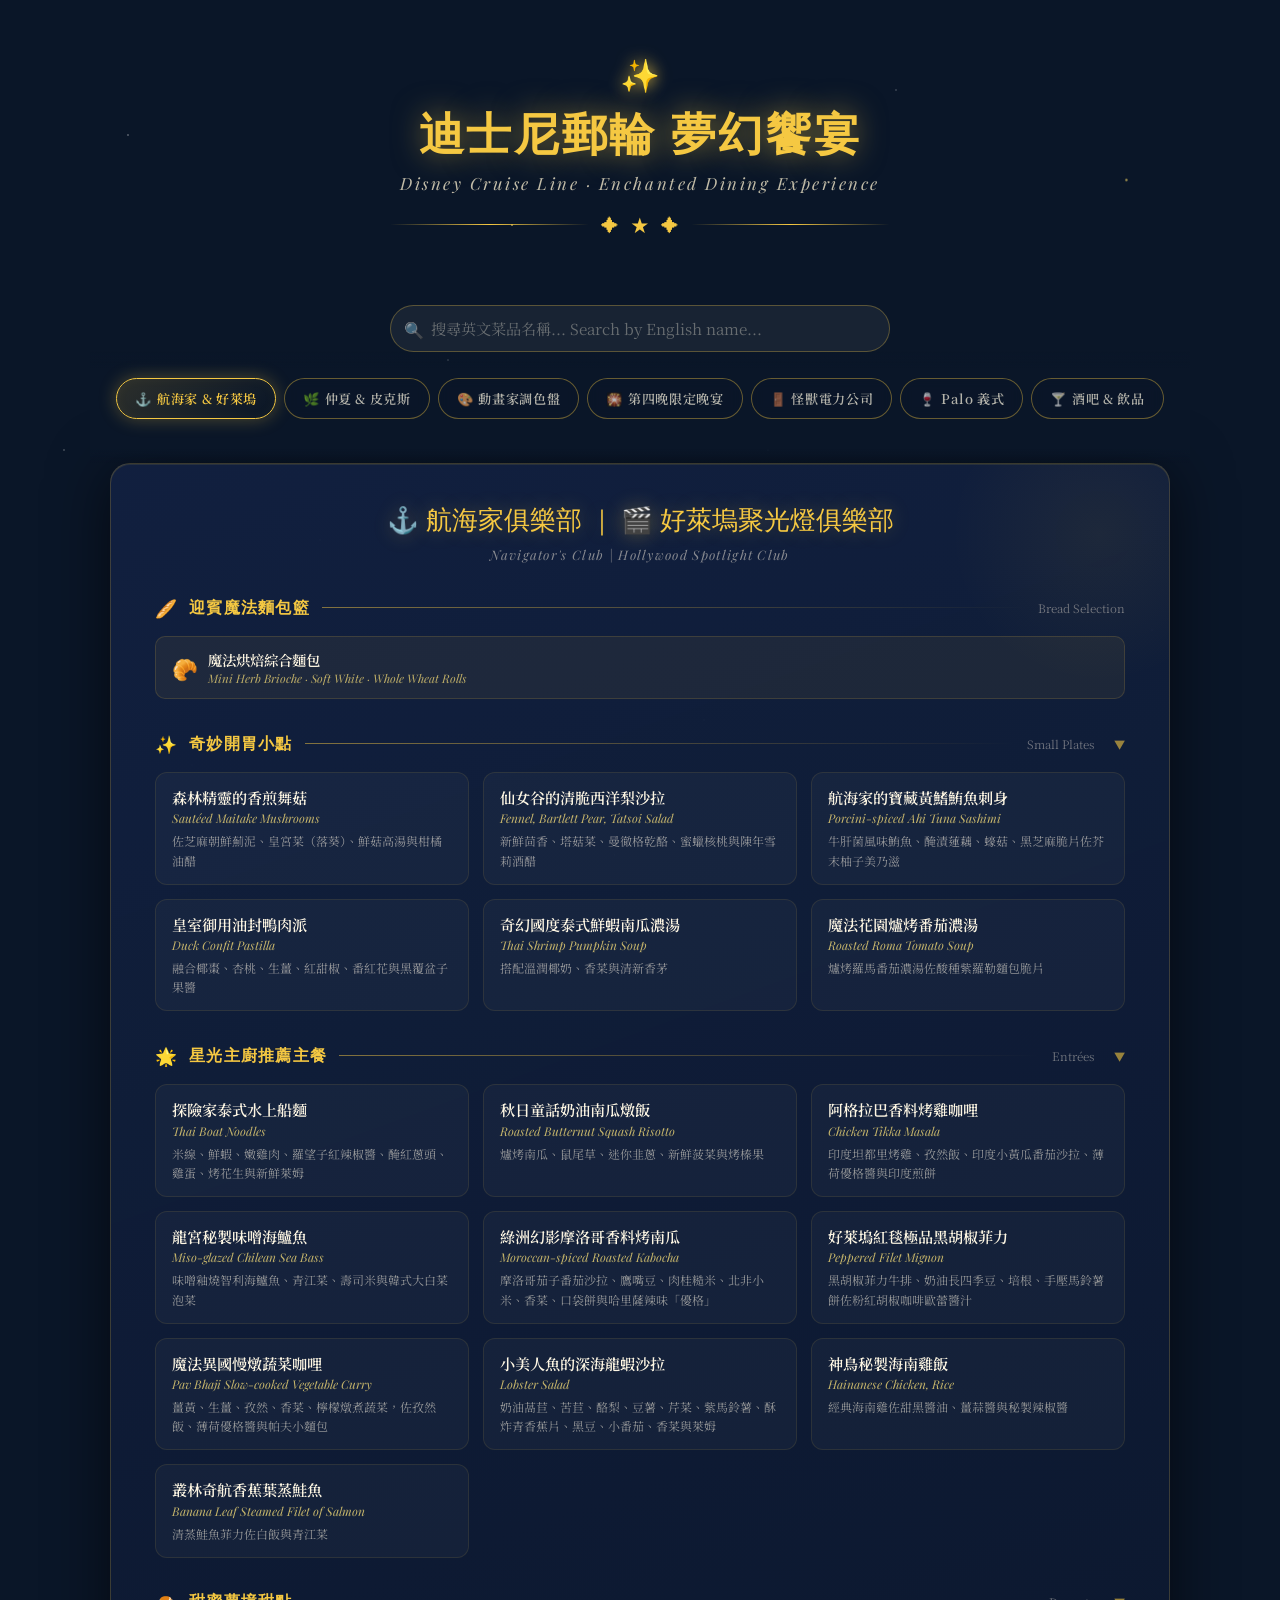
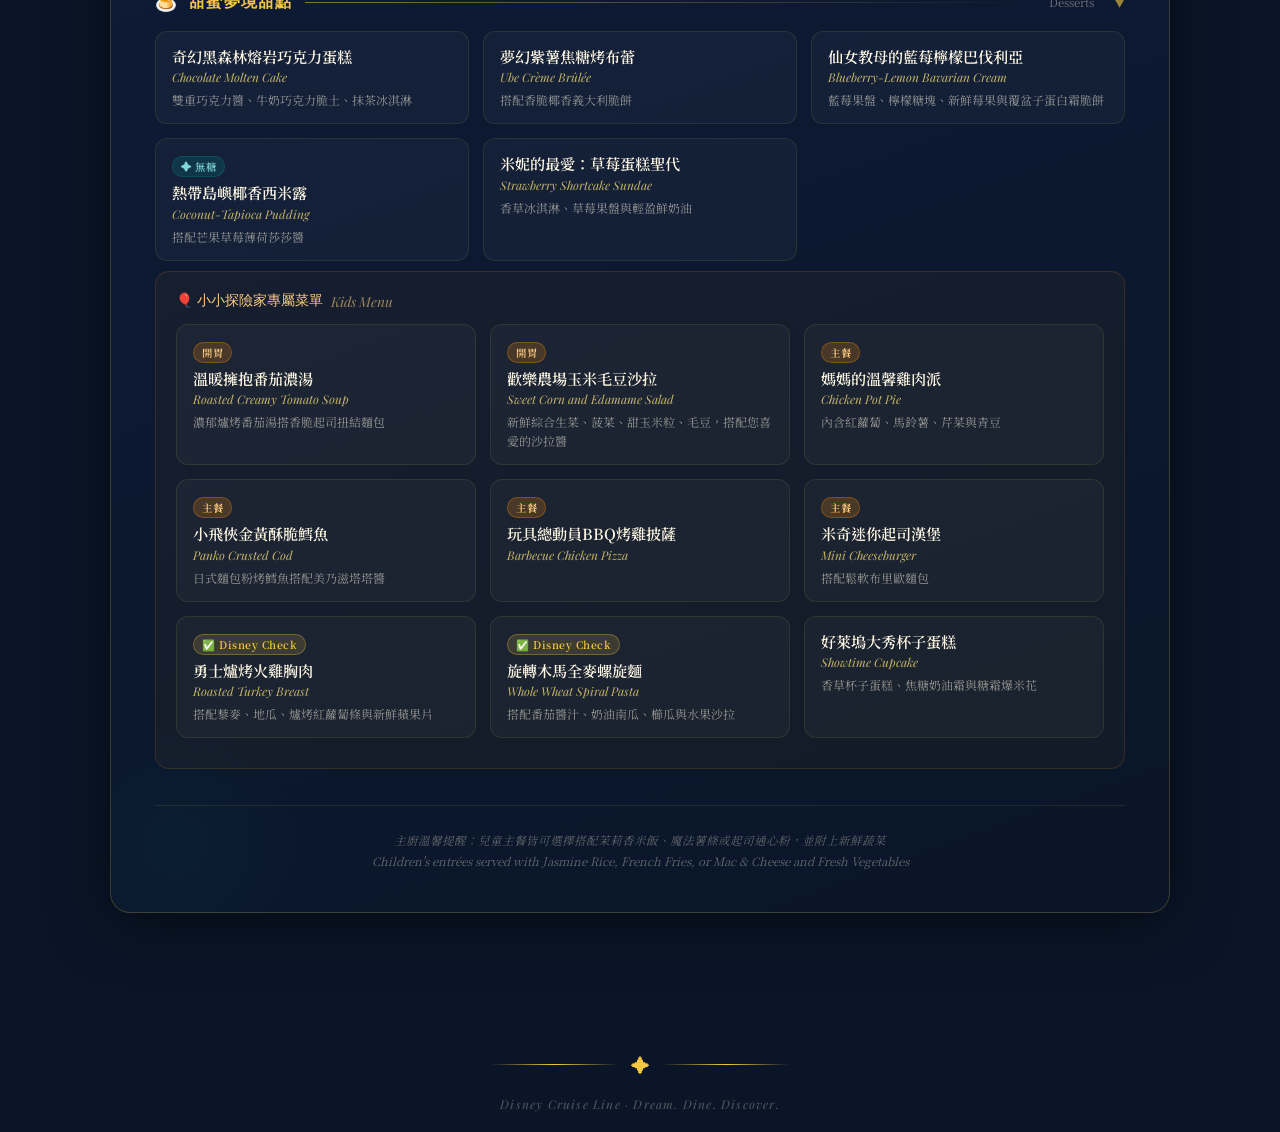
==== index.html @ db6f33b7 "Add files via upload" ====
<!DOCTYPE html>
<html lang="zh-TW">
<head>
<meta charset="UTF-8">
<meta name="viewport" content="width=device-width, initial-scale=1.0">
<title>迪士尼郵輪 夢幻饗宴菜單</title>
<link href="https://fonts.googleapis.com/css2?family=Cinzel+Decorative:wght@400;700;900&family=Playfair+Display:ital,wght@0,400;0,600;1,400&family=Noto+Serif+TC:wght@300;400;600&display=swap" rel="stylesheet">
<style>
  :root {
    --gold: #F5C842;
    --gold-light: #FFE57A;
    --gold-dark: #C9932A;
    --navy: #0A1628;
    --navy-mid: #122040;
    --navy-light: #1A3060;
    --cream: #FDF6E3;
    --cream-dark: #F0E6C8;
    --red: #C8102E;
    --teal: #008B8B;
    --star: #FFD700;
  }

  * { margin: 0; padding: 0; box-sizing: border-box; }

  body {
    font-family: 'Noto Serif TC', serif;
    background: var(--navy);
    color: var(--cream);
    min-height: 100vh;
    overflow-x: hidden;
  }

  /* Starfield background */
  body::before {
    content: '';
    position: fixed;
    inset: 0;
    background-image:
      radial-gradient(1px 1px at 10% 15%, rgba(255,255,255,0.8) 0%, transparent 100%),
      radial-gradient(1px 1px at 25% 60%, rgba(255,255,255,0.6) 0%, transparent 100%),
      radial-gradient(1.5px 1.5px at 40% 25%, rgba(255,220,100,0.9) 0%, transparent 100%),
      radial-gradient(1px 1px at 55% 80%, rgba(255,255,255,0.7) 0%, transparent 100%),
      radial-gradient(1px 1px at 70% 10%, rgba(255,255,255,0.5) 0%, transparent 100%),
      radial-gradient(1.5px 1.5px at 80% 45%, rgba(255,220,100,0.8) 0%, transparent 100%),
      radial-gradient(1px 1px at 90% 70%, rgba(255,255,255,0.6) 0%, transparent 100%),
      radial-gradient(1px 1px at 15% 85%, rgba(255,255,255,0.4) 0%, transparent 100%),
      radial-gradient(1px 1px at 60% 50%, rgba(255,255,255,0.5) 0%, transparent 100%),
      radial-gradient(1px 1px at 35% 40%, rgba(255,255,255,0.7) 0%, transparent 100%),
      radial-gradient(1px 1px at 75% 90%, rgba(255,255,255,0.3) 0%, transparent 100%),
      radial-gradient(1px 1px at 5% 50%, rgba(255,255,255,0.6) 0%, transparent 100%),
      radial-gradient(2px 2px at 88% 20%, rgba(255,220,100,0.7) 0%, transparent 100%),
      radial-gradient(1px 1px at 48% 95%, rgba(255,255,255,0.4) 0%, transparent 100%);
    pointer-events: none;
    z-index: 0;
    animation: twinkle 6s ease-in-out infinite alternate;
  }

  @keyframes twinkle {
    0% { opacity: 0.6; }
    100% { opacity: 1; }
  }

  .page-wrapper {
    position: relative;
    z-index: 1;
    max-width: 1100px;
    margin: 0 auto;
    padding: 0 20px 60px;
  }

  /* ===== HEADER ===== */
  .site-header {
    text-align: center;
    padding: 50px 20px 30px;
    position: relative;
  }

  .magic-wand {
    font-size: 2rem;
    display: inline-block;
    animation: wand-sparkle 2s ease-in-out infinite;
    filter: drop-shadow(0 0 8px var(--gold));
  }

  @keyframes wand-sparkle {
    0%, 100% { transform: rotate(-10deg) scale(1); filter: drop-shadow(0 0 8px var(--gold)); }
    50% { transform: rotate(10deg) scale(1.15); filter: drop-shadow(0 0 18px var(--gold-light)); }
  }

  .site-header h1 {
    font-family: 'Cinzel Decorative', serif;
    font-size: clamp(1.6rem, 4vw, 2.8rem);
    color: var(--gold);
    text-shadow: 0 0 30px rgba(245,200,66,0.5), 2px 2px 0 var(--navy);
    letter-spacing: 0.06em;
    margin: 12px 0 6px;
    line-height: 1.3;
  }

  .site-header .subtitle {
    font-family: 'Playfair Display', serif;
    font-style: italic;
    color: var(--cream-dark);
    font-size: clamp(0.85rem, 2vw, 1.05rem);
    letter-spacing: 0.15em;
    opacity: 0.8;
  }

  .golden-divider {
    display: flex;
    align-items: center;
    gap: 12px;
    justify-content: center;
    margin: 18px auto;
    max-width: 500px;
  }

  .golden-divider span.line {
    flex: 1;
    height: 1px;
    background: linear-gradient(90deg, transparent, var(--gold), transparent);
  }

  .golden-divider span.star {
    color: var(--gold);
    font-size: 1.1rem;
    animation: spin-star 8s linear infinite;
  }

  @keyframes spin-star {
    from { transform: rotate(0deg); }
    to { transform: rotate(360deg); }
  }

  /* ===== TABS ===== */
  .tabs-nav {
    display: flex;
    justify-content: center;
    gap: 8px;
    flex-wrap: wrap;
    margin-bottom: 30px;
  }

  .tab-btn {
    font-family: 'Noto Serif TC', serif;
    font-size: 0.82rem;
    font-weight: 600;
    letter-spacing: 0.05em;
    padding: 10px 18px;
    border: 1.5px solid rgba(245,200,66,0.4);
    border-radius: 40px;
    background: rgba(10,22,40,0.7);
    color: rgba(253,246,227,0.7);
    cursor: pointer;
    transition: all 0.35s ease;
    backdrop-filter: blur(6px);
    position: relative;
    overflow: hidden;
  }

  .tab-btn::before {
    content: '';
    position: absolute;
    inset: 0;
    background: linear-gradient(135deg, rgba(245,200,66,0.15), transparent);
    opacity: 0;
    transition: opacity 0.35s;
  }

  .tab-btn:hover::before,
  .tab-btn.active::before { opacity: 1; }

  .tab-btn.active {
    border-color: var(--gold);
    color: var(--gold);
    box-shadow: 0 0 18px rgba(245,200,66,0.3), inset 0 0 12px rgba(245,200,66,0.05);
  }

  .tab-btn .tab-icon { margin-right: 5px; }

  /* ===== PANEL ===== */
  .tab-panel {
    display: none;
    animation: fadeInPanel 0.5s ease forwards;
  }

  .tab-panel.active { display: block; }

  @keyframes fadeInPanel {
    from { opacity: 0; transform: translateY(12px); }
    to { opacity: 1; transform: translateY(0); }
  }

  /* ===== MENU CARD ===== */
  .menu-card {
    background: linear-gradient(160deg, rgba(18,32,64,0.95) 0%, rgba(10,22,40,0.98) 100%);
    border: 1px solid rgba(245,200,66,0.2);
    border-radius: 20px;
    padding: 40px 44px;
    box-shadow: 0 8px 60px rgba(0,0,0,0.6), inset 0 1px 0 rgba(245,200,66,0.1);
    position: relative;
    overflow: hidden;
  }

  .menu-card::before {
    content: '';
    position: absolute;
    top: -80px; right: -80px;
    width: 300px; height: 300px;
    border-radius: 50%;
    background: radial-gradient(circle, rgba(245,200,66,0.06) 0%, transparent 70%);
    pointer-events: none;
  }

  .menu-card::after {
    content: '';
    position: absolute;
    bottom: -60px; left: -60px;
    width: 250px; height: 250px;
    border-radius: 50%;
    background: radial-gradient(circle, rgba(0,139,139,0.06) 0%, transparent 70%);
    pointer-events: none;
  }

  .restaurant-title {
    font-family: 'Cinzel Decorative', serif;
    font-size: clamp(1.1rem, 2.5vw, 1.6rem);
    color: var(--gold);
    text-align: center;
    margin-bottom: 6px;
    line-height: 1.4;
    text-shadow: 0 0 20px rgba(245,200,66,0.3);
  }

  .restaurant-en {
    font-family: 'Playfair Display', serif;
    font-style: italic;
    color: rgba(253,246,227,0.5);
    font-size: 0.82rem;
    text-align: center;
    letter-spacing: 0.1em;
    margin-bottom: 28px;
  }

  /* ===== SECTION HEADERS ===== */
  .section-header {
    display: flex;
    align-items: center;
    gap: 12px;
    margin: 32px 0 16px;
  }

  .section-header h2 {
    font-family: 'Cinzel Decorative', serif;
    font-size: clamp(0.78rem, 1.8vw, 1rem);
    color: var(--gold);
    letter-spacing: 0.08em;
    white-space: nowrap;
  }

  .section-header .sec-line {
    flex: 1;
    height: 1px;
    background: linear-gradient(90deg, rgba(245,200,66,0.5), transparent);
  }

  .section-icon { font-size: 1.1rem; }

  /* ===== MENU ITEMS ===== */
  .menu-grid {
    display: grid;
    grid-template-columns: repeat(auto-fill, minmax(280px, 1fr));
    gap: 14px;
    margin-bottom: 10px;
  }

  .menu-item {
    background: rgba(255,255,255,0.03);
    border: 1px solid rgba(245,200,66,0.1);
    border-radius: 12px;
    padding: 14px 16px;
    transition: all 0.3s ease;
    cursor: default;
  }

  @media (hover: hover) {
    .menu-item:hover {
      background: rgba(245,200,66,0.06);
      border-color: rgba(245,200,66,0.3);
      transform: translateY(-2px);
      box-shadow: 0 6px 20px rgba(0,0,0,0.3);
    }
  }

  .menu-item:active {
    background: rgba(245,200,66,0.08);
    border-color: rgba(245,200,66,0.25);
  }

  .item-name-zh {
    font-size: 0.95rem;
    font-weight: 600;
    color: var(--cream);
    margin-bottom: 2px;
    line-height: 1.4;
  }

  .item-name-en {
    font-family: 'Playfair Display', serif;
    font-style: italic;
    font-size: 0.75rem;
    color: var(--gold-light);
    opacity: 0.75;
    margin-bottom: 5px;
  }

  .item-desc {
    font-size: 0.75rem;
    color: rgba(253,246,227,0.55);
    line-height: 1.6;
  }

  /* Note tags */
  .note-tag {
    display: inline-block;
    font-size: 0.65rem;
    padding: 2px 8px;
    border-radius: 20px;
    margin-bottom: 5px;
    font-weight: 600;
    letter-spacing: 0.05em;
  }

  .note-tag.pork { background: rgba(200,16,46,0.2); color: #ff8098; border: 1px solid rgba(200,16,46,0.3); }
  .note-tag.veg { background: rgba(50,180,80,0.15); color: #90e0a0; border: 1px solid rgba(50,180,80,0.3); }
  .note-tag.no-sugar { background: rgba(0,139,139,0.2); color: #80d8d8; border: 1px solid rgba(0,139,139,0.3); }
  .note-tag.kids { background: rgba(255,140,0,0.2); color: #ffcc80; border: 1px solid rgba(255,140,0,0.3); }
  .note-tag.disney-check { background: rgba(245,200,66,0.15); color: var(--gold); border: 1px solid rgba(245,200,66,0.3); }

  /* Bread section special */
  .bread-row {
    display: flex;
    align-items: center;
    gap: 10px;
    background: rgba(245,200,66,0.06);
    border: 1px solid rgba(245,200,66,0.15);
    border-radius: 10px;
    padding: 12px 16px;
    margin-bottom: 6px;
  }

  .bread-icon { font-size: 1.3rem; }

  .bread-info .name { font-size: 0.9rem; font-weight: 600; color: var(--cream); }
  .bread-info .en { font-family: 'Playfair Display', serif; font-style: italic; font-size: 0.73rem; color: var(--gold-light); opacity: 0.7; }

  /* Kids section */
  .kids-section {
    background: rgba(255,140,0,0.04);
    border: 1px solid rgba(255,140,0,0.15);
    border-radius: 14px;
    padding: 20px;
    margin-top: 10px;
  }

  .kids-header {
    font-family: 'Cinzel Decorative', serif;
    font-size: 0.85rem;
    color: #ffcc80;
    margin-bottom: 14px;
    display: flex;
    align-items: center;
    gap: 8px;
  }

  /* Footer note */
  .menu-footer {
    text-align: center;
    margin-top: 36px;
    padding-top: 24px;
    border-top: 1px solid rgba(245,200,66,0.1);
  }

  .menu-footer p {
    font-size: 0.72rem;
    color: rgba(253,246,227,0.35);
    line-height: 1.8;
    font-style: italic;
  }

  /* Collapsible sections */
  .section-toggle {
    cursor: pointer;
    -webkit-tap-highlight-color: transparent;
    user-select: none;
  }

  .section-toggle .toggle-arrow {
    font-size: 0.7rem;
    color: var(--gold);
    opacity: 0.6;
    transition: transform 0.3s ease;
    margin-left: auto;
    padding-left: 8px;
  }

  .section-toggle.collapsed .toggle-arrow {
    transform: rotate(-90deg);
  }

  .section-content {
    max-height: 5000px;
    overflow: hidden;
    transition: max-height 0.4s ease, opacity 0.3s ease;
    opacity: 1;
  }

  .section-content.collapsed {
    max-height: 0;
    opacity: 0;
  }

  /* Back to top button */
  .back-to-top {
    display: none;
    position: fixed;
    bottom: 24px;
    right: 20px;
    z-index: 200;
    width: 44px;
    height: 44px;
    border-radius: 50%;
    border: 1.5px solid rgba(245,200,66,0.5);
    background: rgba(10,22,40,0.9);
    color: var(--gold);
    font-size: 1.2rem;
    cursor: pointer;
    backdrop-filter: blur(8px);
    box-shadow: 0 4px 16px rgba(0,0,0,0.4);
    transition: all 0.3s ease;
    align-items: center;
    justify-content: center;
  }

  .back-to-top.visible {
    display: flex;
  }

  /* Sticky tabs for mobile */
  .tabs-nav-wrapper {
    position: sticky;
    top: 0;
    z-index: 100;
    background: linear-gradient(180deg, var(--navy) 0%, var(--navy) 85%, transparent 100%);
    padding: 10px 0 14px;
    margin: 0 -20px;
    padding-left: 20px;
    padding-right: 20px;
  }

  /* Responsive */
  @media (max-width: 600px) {
    html { font-size: 16px; -webkit-text-size-adjust: 100%; }

    .page-wrapper { padding: 0 10px 40px; }

    .site-header { padding: 24px 10px 14px; }
    .site-header h1 { font-size: 1.35rem; }
    .site-header .subtitle { font-size: 0.78rem; letter-spacing: 0.08em; }
    .golden-divider { margin: 10px auto; }

    .tabs-nav-wrapper {
      margin: 0 -10px;
      padding: 8px 0 10px;
      overflow-x: auto;
      -webkit-overflow-scrolling: touch;
      scrollbar-width: none;
    }
    .tabs-nav-wrapper::-webkit-scrollbar { display: none; }

    .tabs-nav {
      flex-wrap: nowrap;
      justify-content: flex-start;
      gap: 8px;
      padding: 0 10px;
      min-width: max-content;
    }

    .tab-btn {
      font-size: 0.82rem;
      padding: 10px 16px;
      white-space: nowrap;
      min-height: 44px;
      display: flex;
      align-items: center;
    }

    .menu-card {
      padding: 18px 12px;
      border-radius: 14px;
      border: none;
      box-shadow: 0 4px 30px rgba(0,0,0,0.4);
    }

    .menu-grid { grid-template-columns: 1fr; gap: 8px; }

    .menu-item {
      padding: 12px 14px;
      border-radius: 10px;
    }
    .item-name-zh { font-size: 1rem; margin-bottom: 1px; }
    .item-name-en { font-size: 0.78rem; margin-bottom: 4px; }
    .item-desc { font-size: 0.8rem; line-height: 1.7; color: rgba(253,246,227,0.6); }

    .restaurant-title { font-size: 1.05rem; margin-bottom: 4px; }
    .restaurant-en { font-size: 0.75rem; margin-bottom: 20px; }

    .section-header {
      margin: 24px 0 12px;
      padding: 8px 0;
      border-bottom: 1px solid rgba(245,200,66,0.15);
    }
    .section-header h2 { font-size: 0.88rem; }
    .section-header .sec-line { display: none; }
    .section-header small:not(.price-tag) { display: none; }

    .bread-row { padding: 10px 12px; }
    .kids-section { padding: 14px 10px; border-radius: 10px; }
    .kids-header { font-size: 0.9rem; }

    .note-tag { font-size: 0.68rem; padding: 3px 10px; }

    .menu-footer { margin-top: 24px; padding-top: 16px; }
    .menu-footer p { font-size: 0.78rem; }

    .back-to-top { bottom: 20px; right: 16px; }
  }

  /* Sparkle animation on hover for items */
  @keyframes shimmer {
    0% { background-position: -200% center; }
    100% { background-position: 200% center; }
  }

  .section-divider {
    display: flex;
    align-items: center;
    gap: 8px;
    margin: 8px 0 14px;
    opacity: 0.5;
  }
  .section-divider span { flex:1; height:1px; background: rgba(245,200,66,0.3); }
  .section-divider i { font-size: 0.6rem; color: var(--gold); }

  /* ===== PRICE TAG ===== */
  .item-price {
    font-family: 'Playfair Display', serif;
    font-size: 0.82rem;
    font-weight: 600;
    color: var(--gold);
    margin-top: 4px;
    letter-spacing: 0.03em;
  }

  /* ===== SUB-TABS (within a tab panel) ===== */
  .sub-tabs {
    display: flex;
    gap: 6px;
    flex-wrap: wrap;
    justify-content: center;
    margin-bottom: 24px;
  }

  .sub-tab-btn {
    font-family: 'Noto Serif TC', serif;
    font-size: 0.75rem;
    font-weight: 600;
    padding: 7px 14px;
    border: 1px solid rgba(245,200,66,0.3);
    border-radius: 24px;
    background: rgba(10,22,40,0.6);
    color: rgba(253,246,227,0.6);
    cursor: pointer;
    transition: all 0.3s ease;
    white-space: nowrap;
  }

  .sub-tab-btn.active {
    border-color: var(--gold);
    color: var(--gold);
    background: rgba(245,200,66,0.1);
  }

  .sub-panel { display: none; }
  .sub-panel.active { display: block; }

  /* Price note / set menu banner */
  .set-price-banner {
    text-align: center;
    padding: 12px 16px;
    background: rgba(245,200,66,0.08);
    border: 1px solid rgba(245,200,66,0.2);
    border-radius: 12px;
    margin-bottom: 20px;
  }

  .set-price-banner .price-main {
    font-family: 'Cinzel Decorative', serif;
    font-size: 1.1rem;
    color: var(--gold);
  }

  .set-price-banner .price-note {
    font-size: 0.75rem;
    color: rgba(253,246,227,0.5);
    margin-top: 4px;
    line-height: 1.5;
  }

  /* Pairing options */
  .pairing-grid {
    display: grid;
    grid-template-columns: repeat(auto-fill, minmax(200px, 1fr));
    gap: 10px;
    margin-bottom: 20px;
  }

  .pairing-card {
    background: rgba(139,69,19,0.08);
    border: 1px solid rgba(245,200,66,0.15);
    border-radius: 10px;
    padding: 12px 14px;
    text-align: center;
  }

  .pairing-card .pairing-name { font-size: 0.85rem; font-weight: 600; color: var(--cream); margin-bottom: 2px; }
  .pairing-card .pairing-en { font-family: 'Playfair Display', serif; font-style: italic; font-size: 0.72rem; color: var(--gold-light); opacity: 0.7; margin-bottom: 4px; }
  .pairing-card .pairing-price { font-family: 'Playfair Display', serif; font-size: 0.82rem; color: var(--gold); font-weight: 600; }

  /* Sauce list inline */
  .sauce-list {
    font-size: 0.8rem;
    color: rgba(253,246,227,0.6);
    line-height: 1.8;
    padding: 10px 14px;
    background: rgba(245,200,66,0.04);
    border-radius: 10px;
    margin-bottom: 10px;
  }

  /* ===== SEARCH BAR ===== */
  .search-wrapper {
    position: sticky;
    top: 0;
    z-index: 150;
    background: linear-gradient(180deg, var(--navy) 0%, var(--navy) 80%, transparent 100%);
    padding: 20px 0 16px;
    margin: 0 -20px;
    padding-left: 20px;
    padding-right: 20px;
  }

  .search-container {
    max-width: 500px;
    margin: 0 auto;
  }

  .search-input {
    width: 100%;
    padding: 12px 16px 12px 40px;
    font-family: 'Noto Serif TC', serif;
    font-size: 0.95rem;
    background: rgba(253,246,227,0.06);
    border: 1.5px solid rgba(245,200,66,0.3);
    border-radius: 25px;
    color: var(--cream);
    transition: all 0.3s ease;
    box-shadow: inset 0 0 0 0 rgba(245,200,66,0.1);
  }

  .search-input::placeholder {
    color: rgba(253,246,227,0.35);
  }

  .search-input:focus {
    outline: none;
    border-color: var(--gold);
    background: rgba(253,246,227,0.1);
    box-shadow: 0 0 20px rgba(245,200,66,0.2), inset 0 0 0 3px rgba(245,200,66,0.05);
  }

  .search-icon {
    position: absolute;
    left: 14px;
    top: 50%;
    transform: translateY(-50%);
    color: var(--gold);
    opacity: 0.6;
    pointer-events: none;
  }

  .search-wrapper-inner {
    position: relative;
  }

  /* Search Results */
  .search-results-panel {
    display: none;
    position: fixed;
    top: 120px;
    left: 20px;
    right: 20px;
    max-width: calc(100% - 40px);
    max-height: 70vh;
    overflow-y: auto;
    background: linear-gradient(160deg, rgba(18,32,64,0.98) 0%, rgba(10,22,40,0.98) 100%);
    border: 1.5px solid rgba(245,200,66,0.4);
    border-radius: 20px;
    padding: 24px;
    box-shadow: 0 12px 60px rgba(0,0,0,0.8), inset 0 1px 0 rgba(245,200,66,0.15);
    z-index: 1000;
    animation: fadeInResults 0.3s ease;
  }

  .search-results-panel.active {
    display: block;
  }

  @keyframes fadeInResults {
    from {
      opacity: 0;
      transform: translateY(-10px);
    }
    to {
      opacity: 1;
      transform: translateY(0);
    }
  }

  .search-results-header {
    font-family: 'Cinzel Decorative', serif;
    font-size: 1.2rem;
    color: var(--gold);
    margin-bottom: 16px;
    display: flex;
    align-items: center;
    justify-content: space-between;
  }

  .search-results-count {
    font-size: 0.85rem;
    color: rgba(253,246,227,0.6);
    font-family: 'Noto Serif TC', serif;
  }

  .search-result-item {
    background: rgba(255,255,255,0.03);
    border: 1px solid rgba(245,200,66,0.15);
    border-radius: 12px;
    padding: 16px;
    margin-bottom: 12px;
    transition: all 0.3s ease;
    cursor: pointer;
  }

  .search-result-item:hover {
    background: rgba(245,200,66,0.08);
    border-color: rgba(245,200,66,0.3);
    transform: translateX(4px);
  }

  .search-result-restaurant {
    font-family: 'Cinzel Decorative', serif;
    font-size: 0.95rem;
    color: var(--gold);
    margin-bottom: 6px;
  }

  .search-result-en {
    font-family: 'Playfair Display', serif;
    font-style: italic;
    font-size: 0.87rem;
    color: var(--gold-light);
    opacity: 0.8;
    margin-bottom: 4px;
  }

  .search-result-zh {
    font-size: 0.9rem;
    color: var(--cream);
    margin-bottom: 4px;
    font-weight: 500;
  }

  .search-result-desc {
    font-size: 0.8rem;
    color: rgba(253,246,227,0.55);
    line-height: 1.5;
  }

  .search-no-results {
    text-align: center;
    padding: 32px 20px;
    color: rgba(253,246,227,0.5);
  }

  .search-no-results-icon {
    font-size: 2rem;
    margin-bottom: 12px;
  }

  .search-close-btn {
    background: none;
    border: none;
    color: rgba(253,246,227,0.5);
    font-size: 1.5rem;
    cursor: pointer;
    padding: 0;
    width: 28px;
    height: 28px;
    display: flex;
    align-items: center;
    justify-content: center;
    transition: all 0.3s ease;
  }

  .search-close-btn:hover {
    color: var(--gold);
    transform: scale(1.1);
  }

  @media (max-width: 600px) {
    .search-wrapper {
      padding: 12px 0 10px;
      margin: 0 -10px;
      padding-left: 10px;
      padding-right: 10px;
    }

    .search-results-panel {
      top: 100px;
      left: 10px;
      right: 10px;
      max-width: calc(100% - 20px);
      max-height: 60vh;
      padding: 16px;
    }

    .search-input {
      font-size: 0.88rem;
      padding: 10px 14px 10px 36px;
    }

    .search-icon {
      left: 12px;
    }

    .search-result-item {
      padding: 12px;
      margin-bottom: 10px;
    }

    .search-result-restaurant {
      font-size: 0.88rem;
    }

    .search-result-en {
      font-size: 0.8rem;
    }

    .search-result-zh {
      font-size: 0.85rem;
    }

    .sub-tabs { gap: 6px; }
    .sub-tab-btn { font-size: 0.75rem; padding: 8px 12px; min-height: 38px; }
    .pairing-grid { grid-template-columns: 1fr; }
    .set-price-banner .price-main { font-size: 1rem; }
  }
</style>
</head>
<body>
<div class="page-wrapper">

  <!-- HEADER -->
  <header class="site-header">
    <div class="magic-wand">✨</div>
    <h1>迪士尼郵輪 夢幻饗宴</h1>
    <p class="subtitle">Disney Cruise Line · Enchanted Dining Experience</p>
    <div class="golden-divider">
      <span class="line"></span>
      <span class="star">✦</span>
      <span class="star" style="animation-delay:1s">★</span>
      <span class="star" style="animation-delay:2s">✦</span>
      <span class="line"></span>
    </div>
  </header>

  <!-- SEARCH BAR -->
  <div class="search-wrapper">
    <div class="search-container">
      <div class="search-wrapper-inner">
        <span class="search-icon">🔍</span>
        <input type="text" id="searchInput" class="search-input" placeholder="搜尋英文菜品名稱... Search by English name...">
      </div>
    </div>
  </div>

  <!-- SEARCH RESULTS PANEL -->
  <div class="search-results-panel" id="searchResultsPanel">
    <div class="search-results-header">
      <span>🔎 搜尋結果</span>
      <button class="search-close-btn" onclick="closeSearchResults()">✕</button>
    </div>
    <div id="searchResultsContainer"></div>
  </div>

  <!-- TABS NAV -->
  <div class="tabs-nav-wrapper">
  <nav class="tabs-nav">
    <button class="tab-btn active" onclick="switchTab('nav')" data-tab="nav">
      <span class="tab-icon">⚓</span>航海家 &amp; 好萊塢
    </button>
    <button class="tab-btn" onclick="switchTab('pixar')" data-tab="pixar">
      <span class="tab-icon">🌿</span>仲夏 &amp; 皮克斯
    </button>
    <button class="tab-btn" onclick="switchTab('animator')" data-tab="animator">
      <span class="tab-icon">🎨</span>動畫家調色盤
    </button>
    <button class="tab-btn" onclick="switchTab('night4')" data-tab="night4">
      <span class="tab-icon">🎇</span>第四晚限定晚宴
    </button>
    <button class="tab-btn" onclick="switchTab('sulley')" data-tab="sulley">
      <span class="tab-icon">🚪</span>怪獸電力公司
    </button>
    <button class="tab-btn" onclick="switchTab('palo')" data-tab="palo">
      <span class="tab-icon">🍷</span>Palo 義式
    </button>
    <button class="tab-btn" onclick="switchTab('bev')" data-tab="bev">
      <span class="tab-icon">🍸</span>酒吧 &amp; 飲品
    </button>
  </nav>
  </div>

  <!-- ===== TAB 1: Navigator + Hollywood ===== -->
  <div class="tab-panel active" id="tab-nav">
    <div class="menu-card">
      <div class="restaurant-title">⚓ 航海家俱樂部 ｜ 🎬 好萊塢聚光燈俱樂部</div>
      <div class="restaurant-en">Navigator's Club | Hollywood Spotlight Club</div>

      <!-- Bread -->
      <div class="section-header">
        <span class="section-icon">🥖</span>
        <h2>迎賓魔法麵包籃</h2>
        <span class="sec-line"></span>
        <small style="color:rgba(253,246,227,0.4);font-size:0.72rem">Bread Selection</small>
      </div>
      <div class="bread-row">
        <span class="bread-icon">🥐</span>
        <div class="bread-info">
          <div class="name">魔法烘焙綜合麵包</div>
          <div class="en">Mini Herb Brioche · Soft White · Whole Wheat Rolls</div>
        </div>
      </div>

      <!-- Small Plates -->
      <div class="section-header section-toggle">
        <span class="section-icon">✨</span>
        <h2>奇妙開胃小點</h2>
        <span class="sec-line"></span>
        <small style="color:rgba(253,246,227,0.4);font-size:0.72rem">Small Plates</small>
        <span class="toggle-arrow">▼</span>
      </div>
      <div class="menu-grid section-content">
        <div class="menu-item">
          <div class="item-name-zh">森林精靈的香煎舞菇</div>
          <div class="item-name-en">Sautéed Maitake Mushrooms</div>
          <div class="item-desc">佐芝麻朝鮮薊泥、皇宮菜（落葵）、鮮菇高湯與柑橘油醋</div>
        </div>
        <div class="menu-item">
          <div class="item-name-zh">仙女谷的清脆西洋梨沙拉</div>
          <div class="item-name-en">Fennel, Bartlett Pear, Tatsoi Salad</div>
          <div class="item-desc">新鮮茴香、塔菇菜、曼徹格乾酪、蜜蠟核桃與陳年雪莉酒醋</div>
        </div>
        <div class="menu-item">
          <div class="item-name-zh">航海家的寶藏黃鰭鮪魚刺身</div>
          <div class="item-name-en">Porcini-spiced Ahi Tuna Sashimi</div>
          <div class="item-desc">牛肝菌風味鮪魚、醃漬蓮藕、蠔菇、黑芝麻脆片佐芥末柚子美乃滋</div>
        </div>
        <div class="menu-item">
          <div class="item-name-zh">皇室御用油封鴨肉派</div>
          <div class="item-name-en">Duck Confit Pastilla</div>
          <div class="item-desc">融合椰棗、杏桃、生薑、紅甜椒、番紅花與黑覆盆子果醬</div>
        </div>
        <div class="menu-item">
          <div class="item-name-zh">奇幻國度泰式鮮蝦南瓜濃湯</div>
          <div class="item-name-en">Thai Shrimp Pumpkin Soup</div>
          <div class="item-desc">搭配溫潤椰奶、香菜與清新香茅</div>
        </div>
        <div class="menu-item">
          <div class="item-name-zh">魔法花園爐烤番茄濃湯</div>
          <div class="item-name-en">Roasted Roma Tomato Soup</div>
          <div class="item-desc">爐烤羅馬番茄濃湯佐酸種紫羅勒麵包脆片</div>
        </div>
      </div>

      <!-- Entrées -->
      <div class="section-header section-toggle">
        <span class="section-icon">🌟</span>
        <h2>星光主廚推薦主餐</h2>
        <span class="sec-line"></span>
        <small style="color:rgba(253,246,227,0.4);font-size:0.72rem">Entrées</small>
        <span class="toggle-arrow">▼</span>
      </div>
      <div class="menu-grid section-content">
        <div class="menu-item">
          <div class="item-name-zh">探險家泰式水上船麵</div>
          <div class="item-name-en">Thai Boat Noodles</div>
          <div class="item-desc">米線、鮮蝦、嫩雞肉、羅望子紅辣椒醬、醃紅蔥頭、雞蛋、烤花生與新鮮萊姆</div>
        </div>
        <div class="menu-item">
          <div class="item-name-zh">秋日童話奶油南瓜燉飯</div>
          <div class="item-name-en">Roasted Butternut Squash Risotto</div>
          <div class="item-desc">爐烤南瓜、鼠尾草、迷你韭蔥、新鮮菠菜與烤榛果</div>
        </div>
        <div class="menu-item">
          <div class="item-name-zh">阿格拉巴香料烤雞咖哩</div>
          <div class="item-name-en">Chicken Tikka Masala</div>
          <div class="item-desc">印度坦都里烤雞、孜然飯、印度小黃瓜番茄沙拉、薄荷優格醬與印度煎餅</div>
        </div>
        <div class="menu-item">
          <div class="item-name-zh">龍宮秘製味噌海鱸魚</div>
          <div class="item-name-en">Miso-glazed Chilean Sea Bass</div>
          <div class="item-desc">味噌釉燒智利海鱸魚、青江菜、壽司米與韓式大白菜泡菜</div>
        </div>
        <div class="menu-item">
          <div class="item-name-zh">綠洲幻影摩洛哥香料烤南瓜</div>
          <div class="item-name-en">Moroccan-spiced Roasted Kabocha</div>
          <div class="item-desc">摩洛哥茄子番茄沙拉、鷹嘴豆、肉桂糙米、北非小米、香菜、口袋餅與哈里薩辣味「優格」</div>
        </div>
        <div class="menu-item">
          <div class="item-name-zh">好萊塢紅毯極品黑胡椒菲力</div>
          <div class="item-name-en">Peppered Filet Mignon</div>
          <div class="item-desc">黑胡椒菲力牛排、奶油長四季豆、培根、手壓馬鈴薯餅佐粉紅胡椒咖啡歐蕾醬汁</div>
        </div>
        <div class="menu-item">
          <div class="item-name-zh">魔法異國慢燉蔬菜咖哩</div>
          <div class="item-name-en">Pav Bhaji Slow-cooked Vegetable Curry</div>
          <div class="item-desc">薑黃、生薑、孜然、香菜、檸檬燉煮蔬菜，佐孜然飯、薄荷優格醬與帕夫小麵包</div>
        </div>
        <div class="menu-item">
          <div class="item-name-zh">小美人魚的深海龍蝦沙拉</div>
          <div class="item-name-en">Lobster Salad</div>
          <div class="item-desc">奶油萵苣、苦苣、酪梨、豆薯、芹菜、紫馬鈴薯、酥炸青香蕉片、黑豆、小番茄、香菜與萊姆</div>
        </div>
        <div class="menu-item">
          <div class="item-name-zh">神鳥秘製海南雞飯</div>
          <div class="item-name-en">Hainanese Chicken, Rice</div>
          <div class="item-desc">經典海南雞佐甜黑醬油、薑蒜醬與秘製辣椒醬</div>
        </div>
        <div class="menu-item">
          <div class="item-name-zh">叢林奇航香蕉葉蒸鮭魚</div>
          <div class="item-name-en">Banana Leaf Steamed Filet of Salmon</div>
          <div class="item-desc">清蒸鮭魚菲力佐白飯與青江菜</div>
        </div>
      </div>

      <!-- Desserts -->
      <div class="section-header section-toggle">
        <span class="section-icon">🍮</span>
        <h2>甜蜜夢境甜點</h2>
        <span class="sec-line"></span>
        <small style="color:rgba(253,246,227,0.4);font-size:0.72rem">Desserts</small>
        <span class="toggle-arrow">▼</span>
      </div>
      <div class="menu-grid section-content">
        <div class="menu-item">
          <div class="item-name-zh">奇幻黑森林熔岩巧克力蛋糕</div>
          <div class="item-name-en">Chocolate Molten Cake</div>
          <div class="item-desc">雙重巧克力醬、牛奶巧克力脆土、抹茶冰淇淋</div>
        </div>
        <div class="menu-item">
          <div class="item-name-zh">夢幻紫薯焦糖烤布蕾</div>
          <div class="item-name-en">Ube Crème Brûlée</div>
          <div class="item-desc">搭配香脆椰香義大利脆餅</div>
        </div>
        <div class="menu-item">
          <div class="item-name-zh">仙女教母的藍莓檸檬巴伐利亞</div>
          <div class="item-name-en">Blueberry-Lemon Bavarian Cream</div>
          <div class="item-desc">藍莓果盤、檸檬糖塊、新鮮莓果與覆盆子蛋白霜脆餅</div>
        </div>
        <div class="menu-item">
          <span class="note-tag no-sugar">✦ 無糖</span>
          <div class="item-name-zh">熱帶島嶼椰香西米露</div>
          <div class="item-name-en">Coconut-Tapioca Pudding</div>
          <div class="item-desc">搭配芒果草莓薄荷莎莎醬</div>
        </div>
        <div class="menu-item">
          <div class="item-name-zh">米妮的最愛：草莓蛋糕聖代</div>
          <div class="item-name-en">Strawberry Shortcake Sundae</div>
          <div class="item-desc">香草冰淇淋、草莓果盤與輕盈鮮奶油</div>
        </div>
      </div>

      <!-- Kids -->
      <div class="kids-section">
        <div class="kids-header">🎈 小小探險家專屬菜單 <span style="font-family:'Playfair Display';font-style:italic;font-weight:400;color:rgba(255,204,128,0.6)">Kids Menu</span></div>
        <div class="menu-grid">
          <div class="menu-item">
            <span class="note-tag kids">開胃</span>
            <div class="item-name-zh">溫暖擁抱番茄濃湯</div>
            <div class="item-name-en">Roasted Creamy Tomato Soup</div>
            <div class="item-desc">濃郁爐烤番茄湯搭香脆起司扭結麵包</div>
          </div>
          <div class="menu-item">
            <span class="note-tag kids">開胃</span>
            <div class="item-name-zh">歡樂農場玉米毛豆沙拉</div>
            <div class="item-name-en">Sweet Corn and Edamame Salad</div>
            <div class="item-desc">新鮮綜合生菜、菠菜、甜玉米粒、毛豆，搭配您喜愛的沙拉醬</div>
          </div>
          <div class="menu-item">
            <span class="note-tag kids">主餐</span>
            <div class="item-name-zh">媽媽的溫馨雞肉派</div>
            <div class="item-name-en">Chicken Pot Pie</div>
            <div class="item-desc">內含紅蘿蔔、馬鈴薯、芹菜與青豆</div>
          </div>
          <div class="menu-item">
            <span class="note-tag kids">主餐</span>
            <div class="item-name-zh">小飛俠金黃酥脆鱈魚</div>
            <div class="item-name-en">Panko Crusted Cod</div>
            <div class="item-desc">日式麵包粉烤鱈魚搭配美乃滋塔塔醬</div>
          </div>
          <div class="menu-item">
            <span class="note-tag kids">主餐</span>
            <div class="item-name-zh">玩具總動員BBQ烤雞披薩</div>
            <div class="item-name-en">Barbecue Chicken Pizza</div>
          </div>
          <div class="menu-item">
            <span class="note-tag kids">主餐</span>
            <div class="item-name-zh">米奇迷你起司漢堡</div>
            <div class="item-name-en">Mini Cheeseburger</div>
            <div class="item-desc">搭配鬆軟布里歐麵包</div>
          </div>
          <div class="menu-item">
            <span class="note-tag disney-check">✅ Disney Check</span>
            <div class="item-name-zh">勇士爐烤火雞胸肉</div>
            <div class="item-name-en">Roasted Turkey Breast</div>
            <div class="item-desc">搭配藜麥、地瓜、爐烤紅蘿蔔條與新鮮蘋果片</div>
          </div>
          <div class="menu-item">
            <span class="note-tag disney-check">✅ Disney Check</span>
            <div class="item-name-zh">旋轉木馬全麥螺旋麵</div>
            <div class="item-name-en">Whole Wheat Spiral Pasta</div>
            <div class="item-desc">搭配番茄醬汁、奶油南瓜、櫛瓜與水果沙拉</div>
          </div>
          <div class="menu-item">
            <div class="item-name-zh">好萊塢大秀杯子蛋糕</div>
            <div class="item-name-en">Showtime Cupcake</div>
            <div class="item-desc">香草杯子蛋糕、焦糖奶油霜與糖霜爆米花</div>
          </div>
        </div>
      </div>

      <div class="menu-footer">
        <p>主廚溫馨提醒：兒童主餐皆可選擇搭配茉莉香米飯、魔法薯條或起司通心粉，並附上新鮮蔬菜<br>
        Children's entrées served with Jasmine Rice, French Fries, or Mac & Cheese and Fresh Vegetables</p>
      </div>
    </div>
  </div>

  <!-- ===== TAB 2: Enchanted Summer + Pixar ===== -->
  <div class="tab-panel" id="tab-pixar">
    <div class="menu-card">
      <div class="restaurant-title">🌿 仲夏魔法餐廳 ｜ 🎈 皮克斯市集餐廳</div>
      <div class="restaurant-en">Enchanted Summer Restaurant | Pixar Market Restaurant</div>

      <div class="section-header">
        <span class="section-icon">🥖</span>
        <h2>迎賓魔法麵包籃</h2>
        <span class="sec-line"></span>
        <small style="color:rgba(253,246,227,0.4);font-size:0.72rem">Bread Selection</small>
      </div>
      <div class="bread-row">
        <span class="bread-icon">🍵</span>
        <div class="bread-info">
          <div class="name">魔法烘焙綜合麵包</div>
          <div class="en">Matcha Marble · Soft White · Whole Wheat Rolls</div>
        </div>
      </div>

      <div class="section-header section-toggle">
        <span class="section-icon">✨</span>
        <h2>奇妙開胃小點</h2>
        <span class="sec-line"></span>
        <small style="color:rgba(253,246,227,0.4);font-size:0.72rem">Small Plates</small>
        <span class="toggle-arrow">▼</span>
      </div>
      <div class="menu-grid section-content">
        <div class="menu-item">
          <div class="item-name-zh">盛夏微風青木瓜沙拉</div>
          <div class="item-name-en">Green Papaya Salad</div>
          <div class="item-desc">長豆、辣椒、小番茄，佐棕櫚糖萊姆醬</div>
        </div>
        <div class="menu-item">
          <div class="item-name-zh">熱帶島嶼夏日生春捲</div>
          <div class="item-name-en">Summer Roll</div>
          <div class="item-desc">鮮蝦、冬粉、香菜、黃瓜、羅勒、奶油萵苣、烤芝麻，佐特製海鮮醬</div>
        </div>
        <div class="menu-item">
          <div class="item-name-zh">小米主廚的松露牛肝菌福袋麵</div>
          <div class="item-name-en">Porcini Sacchetti</div>
          <div class="item-desc">牛肝菌義大利餃、瑞士與芳提娜乾酪、大蒜、百里香，佐普羅賽克氣泡酒醬汁</div>
        </div>
        <div class="menu-item">
          <div class="item-name-zh">義大利風情風乾牛肉薄片</div>
          <div class="item-name-en">Sliced Bresaola</div>
          <div class="item-desc">搭配傳家寶番茄與花椒風味羊奶起司</div>
        </div>
        <div class="menu-item">
          <div class="item-name-zh">綠野仙蹤寶石生菜沙拉</div>
          <div class="item-name-en">Baby Gem Salad</div>
          <div class="item-desc">小寶石萵苣、櫻桃番茄、烤玉米、萊姆、科提加起司，佐孜然酪梨奶油醬</div>
        </div>
        <div class="menu-item">
          <div class="item-name-zh">東方神龍酸辣湯</div>
          <div class="item-name-en">Hot Sour Soup</div>
          <div class="item-desc">豆腐、紅蘿蔔、香菇、竹筍，點綴鎮江香醋</div>
        </div>
        <div class="menu-item">
          <div class="item-name-zh">巴黎街頭法式洋蔥湯</div>
          <div class="item-name-en">French Onion Soup</div>
          <div class="item-desc">搭配香濃格呂耶爾起司烤麵包塊</div>
        </div>
      </div>

      <div class="section-header section-toggle">
        <span class="section-icon">🌟</span>
        <h2>星光主廚推薦主餐</h2>
        <span class="sec-line"></span>
        <small style="color:rgba(253,246,227,0.4);font-size:0.72rem">Entrées</small>
        <span class="toggle-arrow">▼</span>
      </div>
      <div class="menu-grid section-content">
        <div class="menu-item">
          <div class="item-name-zh">蘇丹御用沙希庫瑪雞肉咖哩</div>
          <div class="item-name-en">Chicken Shahi Korma</div>
          <div class="item-desc">胡蘆巴、優格、腰果、茉莉香米飯、印度小黃瓜優格醬、薄荷酸辣醬與印度烤餅</div>
        </div>
        <div class="menu-item">
          <div class="item-name-zh">羅馬假期雙子星肉醬麵</div>
          <div class="item-name-en">Gemelli Bolognese</div>
          <div class="item-desc">慢燉小牛與牛肉番茄肉醬、百里香、大蒜巧巴達麵包與帕瑪森-雷吉亞諾乾酪</div>
        </div>
        <div class="menu-item">
          <div class="item-name-zh">魔法金絲哈魯米起司派</div>
          <div class="item-name-en">Sesame Halloumi Filo Parcels</div>
          <div class="item-desc">酥脆千層派皮包裹哈魯米起司，佐地瓜芝麻糊、香料紅甜椒泥與爐烤小番茄</div>
        </div>
        <div class="menu-item">
          <div class="item-name-zh">海底總動員嫩煎鮭魚菲力</div>
          <div class="item-name-en">Seared Verlasso Salmon Fillet</div>
          <div class="item-desc">加州野蜂蜜防風草泥、柳橙茴香精華與清炒黑蒜西洋菜</div>
        </div>
        <div class="menu-item">
          <div class="item-name-zh">超人特攻隊爐烤肋眼牛排</div>
          <div class="item-name-en">Roasted Prime Rib of Beef</div>
          <div class="item-desc">雙重烘烤馬鈴薯、青花筍、香烤傳家寶甜胡蘿蔔佐松露紅酒小牛醬汁</div>
        </div>
        <div class="menu-item">
          <div class="item-name-zh">茉莉公主的泥爐烤茄子泥</div>
          <div class="item-name-en">Baingan Bharta</div>
          <div class="item-desc">番茄、洋蔥、生薑、大蒜、孜然、新鮮香菜、辣椒、印度香米、印度薄脆餅與小黃瓜優格醬</div>
        </div>
        <div class="menu-item">
          <div class="item-name-zh">探險家熱帶芒果雞肉沙拉</div>
          <div class="item-name-en">Mango-Chicken Salad</div>
          <div class="item-desc">香茅水煮雞胸肉、橡木葉萵苣、菊苣、黃瓜、紫洋蔥、烤香蕉麵包、柳橙，佐萊姆香菜醬</div>
        </div>
        <div class="menu-item">
          <div class="item-name-zh">神鳥秘製海南雞飯</div>
          <div class="item-name-en">Hainanese Chicken Rice</div>
          <div class="item-desc">經典海南雞佐甜黑醬油、薑蒜醬與秘製辣椒醬</div>
        </div>
        <div class="menu-item">
          <div class="item-name-zh">叢林奇航香蕉葉蒸鮭魚</div>
          <div class="item-name-en">Banana Leaf Steamed Fillet of Salmon</div>
          <div class="item-desc">清蒸鮭魚菲力佐白飯與青江菜</div>
        </div>
        <div class="menu-item">
          <div class="item-name-zh">胡迪警長的炭烤穀飼沙朗牛排</div>
          <div class="item-name-en">Grilled Grain-fed Sirloin Steak</div>
          <div class="item-desc">搭配田園蔬菜與香烤馬鈴薯</div>
        </div>
      </div>

      <div class="section-header section-toggle">
        <span class="section-icon">🍮</span>
        <h2>甜蜜夢境甜點</h2>
        <span class="sec-line"></span>
        <small style="color:rgba(253,246,227,0.4);font-size:0.72rem">Desserts</small>
        <span class="toggle-arrow">▼</span>
      </div>
      <div class="menu-grid section-content">
        <div class="menu-item">
          <div class="item-name-zh">夢幻白巧克力麵包布丁</div>
          <div class="item-name-en">White Chocolate Bread Pudding</div>
          <div class="item-desc">奶油糖醬、杏仁佛羅倫汀脆餅、香草冰淇淋</div>
        </div>
        <div class="menu-item">
          <div class="item-name-zh">陽光柑橘杏仁蛋糕</div>
          <div class="item-name-en">Orange Almond Cake</div>
          <div class="item-desc">搭配芭樂果膠與荔枝優格奶霜</div>
        </div>
        <div class="menu-item">
          <div class="item-name-zh">夏日微風檸檬泰式羅勒塔</div>
          <div class="item-name-en">Lemon Thai Basil Tart</div>
          <div class="item-desc">檸檬凝乳、泰式羅勒鮮奶油甘納許與覆盆子醬</div>
        </div>
        <div class="menu-item">
          <span class="note-tag no-sugar">✦ 無糖</span>
          <div class="item-name-zh">海洋奇緣椰香米布丁</div>
          <div class="item-name-en">Coconut Rice Pudding</div>
        </div>
        <div class="menu-item">
          <div class="item-name-zh">卡爾爺爺的歡樂巧克力聖代</div>
          <div class="item-name-en">Chocolate Fudge Sundae</div>
          <div class="item-desc">香草冰淇淋、胡桃布朗尼碎塊、濃郁巧克力醬與新鮮鮮奶油</div>
        </div>
      </div>

      <div class="kids-section">
        <div class="kids-header">🚀 小小探險家專屬菜單 <span style="font-family:'Playfair Display';font-style:italic;font-weight:400;color:rgba(255,204,128,0.6)">Kids Menu</span></div>
        <div class="menu-grid">
          <div class="menu-item">
            <span class="note-tag kids">開胃</span>
            <div class="item-name-zh">哈茱蒂的香甜胡蘿蔔湯</div>
            <div class="item-name-en">Sweet Carrot Soup</div>
            <div class="item-desc">搭配香酥奶油烤麵包塊</div>
          </div>
          <div class="menu-item">
            <span class="note-tag kids">開胃</span>
            <div class="item-name-zh">蟲蟲危機田園沙拉</div>
            <div class="item-name-en">Garden Salad</div>
            <div class="item-desc">新鮮綜合生菜、胡蘿蔔絲、黃瓜片，搭配您喜愛的沙拉醬</div>
          </div>
          <div class="menu-item">
            <span class="note-tag kids">主餐</span>
            <div class="item-name-zh">海陸大進擊</div>
            <div class="item-name-en">Surf and Turf</div>
            <div class="item-desc">沙朗牛排與炭烤鮮蝦</div>
          </div>
          <div class="menu-item">
            <span class="note-tag kids">主餐</span>
            <div class="item-name-zh">青春養成記日式雞肉煎餃</div>
            <div class="item-name-en">Chicken Potstickers</div>
            <div class="item-desc">搭配照燒芝麻醬</div>
          </div>
          <div class="menu-item">
            <span class="note-tag kids">主餐</span>
            <div class="item-name-zh">彈簧狗迷你起司漢堡</div>
            <div class="item-name-en">Mini Cheeseburger</div>
            <div class="item-desc">搭配鬆軟布里歐麵包</div>
          </div>
          <div class="menu-item">
            <span class="note-tag disney-check">✅ Disney Check</span>
            <div class="item-name-zh">羅賓漢火雞肉醬麵</div>
            <div class="item-name-en">Turkey Bolognese</div>
            <div class="item-desc">搭配義大利寬麵、蒸胡蘿蔔與新鮮蘋果片</div>
          </div>
          <div class="menu-item">
            <span class="note-tag disney-check">✅ Disney Check</span>
            <div class="item-name-zh">魔法滿屋全麥筆管麵</div>
            <div class="item-name-en">Whole Wheat Penne Pasta</div>
            <div class="item-desc">搭配番茄醬汁、莫札瑞拉起司、青花菜與新鮮蘋果片</div>
          </div>
          <div class="menu-item">
            <div class="item-name-zh">翠絲的草莓起司蛋糕</div>
            <div class="item-name-en">Strawberry Cheesecake</div>
            <div class="item-desc">香草起司蛋糕、草莓果盤與輕盈鮮奶油</div>
          </div>
        </div>
      </div>

      <div class="menu-footer">
        <p>主廚溫馨提醒：兒童主餐皆可選擇搭配茉莉香米飯、魔法薯條或起司通心粉，並附上新鮮蔬菜<br>
        Disney Check Meals served with small Low Fat Milk or Water</p>
      </div>
    </div>
  </div>

  <!-- ===== TAB 3: Night 4 ===== -->
  <div class="tab-panel" id="tab-night4">
    <div class="menu-card">
      <div class="restaurant-title">🎇 第四晚星空聯合晚宴</div>
      <div class="restaurant-en">The Fourth Night Shared Dinner · Across All Six Restaurants</div>

      <div class="section-header">
        <span class="section-icon">🥖</span>
        <h2>迎賓魔法麵包籃</h2>
        <span class="sec-line"></span>
        <small style="color:rgba(253,246,227,0.4);font-size:0.72rem">Bread Selection</small>
      </div>
      <div class="bread-row">
        <span class="bread-icon">🧄</span>
        <div class="bread-info">
          <div class="name">魔法烘焙綜合麵包</div>
          <div class="en">Garlic · Soft White · Whole Wheat Rolls</div>
        </div>
      </div>

      <div class="section-header section-toggle">
        <span class="section-icon">✨</span>
        <h2>奇妙開胃小點</h2>
        <span class="sec-line"></span>
        <small style="color:rgba(253,246,227,0.4);font-size:0.72rem">Small Plates</small>
        <span class="toggle-arrow">▼</span>
      </div>
      <div class="menu-grid section-content">
        <div class="menu-item">
          <div class="item-name-zh">翠玉精靈香煎蔬菜餃</div>
          <div class="item-name-en">Seared Vegetable Dumplings</div>
          <div class="item-desc">搭配青江菜絲、毛豆與特調黑醋醬油</div>
        </div>
        <div class="menu-item">
          <div class="item-name-zh">亞特蘭提斯秘製海灣蝦</div>
          <div class="item-name-en">Pickled Gulf Shrimp</div>
          <div class="item-desc">佐薩摩蜜橘沙拉、油封紅洋蔥、鮮嫩菠菜葉與皺葉萵苣</div>
        </div>
        <div class="menu-item">
          <div class="item-name-zh">愛麗絲的秘密花園黃瓜捲</div>
          <div class="item-name-en">Cucumber Garden Roll</div>
          <div class="item-desc">鮮脆紅蘿蔔、甜椒、櫛瓜、香菜佐白醬油檸檬醬汁</div>
        </div>
        <div class="menu-item">
          <div class="item-name-zh">辛巴達的黃金蔬菜咖哩餃</div>
          <div class="item-name-en">Vegetable Samosa</div>
          <div class="item-desc">融合馬鈴薯、青豆、大蒜、孜然、生薑、羅望子與薄荷酸辣醬</div>
        </div>
        <div class="menu-item">
          <div class="item-name-zh">海洋奇緣蒔蘿梅爾檸檬醃鮮蝦</div>
          <div class="item-name-en">Dill and Meyer Lemon-marinated Shrimp</div>
          <div class="item-desc">明尼奧拉橘、英國黃瓜、法式酸奶油與鮭魚子</div>
        </div>
        <div class="menu-item">
          <div class="item-name-zh">夏日綠洲西瓜蜜橘白蘿蔔沙拉</div>
          <div class="item-name-en">Watermelon, Orange, Daikon Radish Salad</div>
          <div class="item-desc">苦苣、酪梨佐萊姆德麥拉拉蔗糖醬汁</div>
        </div>
        <div class="menu-item">
          <div class="item-name-zh">熱帶叢林冰鎮芒果濃湯</div>
          <div class="item-name-en">Chilled Mango Soup</div>
          <div class="item-desc">點綴百香果、生薑與椰奶</div>
        </div>
        <div class="menu-item">
          <div class="item-name-zh">兔子雷哥的最愛：胡蘿蔔香菜濃湯</div>
          <div class="item-name-en">Carrot and Cilantro Soup</div>
          <div class="item-desc">搭配香甜香蕉麵包脆丁</div>
        </div>
      </div>

      <div class="section-header section-toggle">
        <span class="section-icon">🌟</span>
        <h2>奇幻國度主餐</h2>
        <span class="sec-line"></span>
        <small style="color:rgba(253,246,227,0.4);font-size:0.72rem">Entrées</small>
        <span class="toggle-arrow">▼</span>
      </div>
      <div class="menu-grid section-content">
        <div class="menu-item">
          <span class="note-tag pork">含豬肉</span>
          <div class="item-name-zh">木蘭家鄉味港式雲吞麵</div>
          <div class="item-name-en">Hong Kong Wonton</div>
          <div class="item-desc">雞肉雲吞、濃郁雞骨高湯、蜜汁叉燒、雞蛋麵與季節時蔬</div>
        </div>
        <div class="menu-item">
          <div class="item-name-zh">幸運貓滿腹酥炸雞胸肉</div>
          <div class="item-name-en">Chicken Breast Katsu</div>
          <div class="item-desc">搭配白飯、日式咖哩與日式豬排醬</div>
        </div>
        <div class="menu-item">
          <div class="item-name-zh">阿格拉巴宮廷瑪萊鮮蝦咖哩</div>
          <div class="item-name-en">Chungdi Malai Shrimp Curry</div>
          <div class="item-desc">薑黃、椰香葛拉姆馬薩拉香料，佐印度煎餅、印度香米與萊姆</div>
        </div>
        <div class="menu-item">
          <div class="item-name-zh">禪意花園香菇豆腐烏龍麵</div>
          <div class="item-name-en">Shittake and Tofu Udon</div>
          <div class="item-desc">烏龍麵、迷你青江菜、青蔥、昆布、蠔菇與味噌香菇高湯</div>
        </div>
        <div class="menu-item">
          <div class="item-name-zh">尋夢環遊記碳烤鮪魚排</div>
          <div class="item-name-en">Grilled Tuna Steak</div>
          <div class="item-desc">黑豆泥、新鮮乾酪、酥脆木薯與烤玉米墨西哥辣椒莎莎醬</div>
        </div>
        <div class="menu-item">
          <div class="item-name-zh">龍之焰薑汁照燒安格斯牛菲力</div>
          <div class="item-name-en">Ginger-Teriyaki Dusted Angus Beef Tenderloin</div>
          <div class="item-desc">芥末馬鈴薯泥、青江菜與羅望子燒烤濃縮醬汁</div>
        </div>
        <div class="menu-item">
          <div class="item-name-zh">寶萊塢狂歡乳酪蔬菜咖哩</div>
          <div class="item-name-en">Paneer Jalfrezi</div>
          <div class="item-desc">印度茅屋起司、甜椒、番茄、綠辣椒、萊姆葉、香菜，佐印度香米、印度煎餅與薄荷優格醬</div>
        </div>
        <div class="menu-item">
          <div class="item-name-zh">神燈精靈的羊肉沙威瑪沙拉</div>
          <div class="item-name-en">Lamb Shawarma Salad</div>
          <div class="item-desc">慢烤孜然手撕羊腿肉、洋蔥、美生菜、藤蔓番茄、醃紫高麗菜、烤鷹嘴豆、檸檬優格醬與口袋餅</div>
        </div>
        <div class="menu-item">
          <div class="item-name-zh">神鳥秘製海南雞飯</div>
          <div class="item-name-en">Hainanese Chicken, Rice</div>
          <div class="item-desc">經典海南雞佐甜黑醬油、薑蒜醬與秘製辣椒醬</div>
        </div>
        <div class="menu-item">
          <div class="item-name-zh">叢林奇航香蕉葉蒸鮭魚</div>
          <div class="item-name-en">Banana Leaf Steamed Fillet of Salmon</div>
          <div class="item-desc">清蒸鮭魚菲力佐白飯與青江菜</div>
        </div>
      </div>

      <div class="section-header section-toggle">
        <span class="section-icon">🍮</span>
        <h2>甜蜜夢境甜點</h2>
        <span class="sec-line"></span>
        <small style="color:rgba(253,246,227,0.4);font-size:0.72rem">Desserts</small>
        <span class="toggle-arrow">▼</span>
      </div>
      <div class="menu-grid section-content">
        <div class="menu-item">
          <div class="item-name-zh">盛夏陽光芒果百香果慕斯</div>
          <div class="item-name-en">Mango-Passion Fruit Crème</div>
          <div class="item-desc">芒果果盤、椰香馬卡龍底與芭樂法式水果軟糖</div>
        </div>
        <div class="menu-item">
          <div class="item-name-zh">泰山的叢林香蕉太妃糖暖布丁</div>
          <div class="item-name-en">Warm Banana Sticky Toffee Pudding</div>
          <div class="item-desc">佐海鹽焦糖醬與香草冰淇淋</div>
        </div>
        <div class="menu-item">
          <div class="item-name-zh">奇奇蒂蒂的焦糖夏威夷豆起司塔</div>
          <div class="item-name-en">Caramel-Macadamia Nut Cheesecake Tart</div>
          <div class="item-desc">牛奶巧克力慕斯與焦糖甘納許</div>
        </div>
        <div class="menu-item">
          <div class="item-name-zh">船長專屬星空聖代</div>
          <div class="item-name-en">The Captain's Table Sundae</div>
          <div class="item-desc">薄荷巧克力碎片冰淇淋、濃郁巧克力醬、鮮奶油與酥脆蛋白霜</div>
        </div>
        <div class="menu-item">
          <span class="note-tag no-sugar">✦ 無糖</span>
          <div class="item-name-zh">睡美人覆盆子烤布蕾</div>
          <div class="item-name-en">Raspberry Crème Brûlée</div>
        </div>
        <div class="menu-item">
          <div class="item-name-zh">黑魔女的魔鏡巧克力起司蛋糕</div>
          <div class="item-name-en">Chocolate Cheesecake</div>
          <div class="item-desc">巧克力戚風蛋糕與巧克力鏡面糖霜</div>
        </div>
      </div>

      <div class="menu-footer">
        <p>✦ 本晚宴菜單為六大主題餐廳共享限定菜單 ✦<br>
        This special menu is shared across all six themed restaurants on the fourth evening</p>
      </div>
    </div>
  </div>

  <!-- ===== TAB 4: Animator ===== -->
  <div class="tab-panel" id="tab-animator">
    <div class="menu-card">
      <div class="restaurant-title">🎨 動畫家的調色盤 ｜ 🖌️ 動畫家餐桌</div>
      <div class="restaurant-en">Animator's Palate | Animator's Table</div>

      <div class="section-header">
        <span class="section-icon">🥖</span>
        <h2>迎賓魔法麵包籃</h2>
        <span class="sec-line"></span>
        <small style="color:rgba(253,246,227,0.4);font-size:0.72rem">Bread Selection</small>
      </div>
      <div class="bread-row">
        <span class="bread-icon">🧅</span>
        <div class="bread-info">
          <div class="name">魔法烘焙綜合麵包</div>
          <div class="en">Spring Onion Cheese · Soft White · Whole Wheat Rolls</div>
        </div>
      </div>

      <div class="section-header section-toggle">
        <span class="section-icon">✨</span>
        <h2>奇妙開胃小點</h2>
        <span class="sec-line"></span>
        <small style="color:rgba(253,246,227,0.4);font-size:0.72rem">Small Plates</small>
        <span class="toggle-arrow">▼</span>
      </div>
      <div class="menu-grid section-content">
        <div class="menu-item">
          <div class="item-name-zh">尋龍使者韓式烤牛肉刈包</div>
          <div class="item-name-en">Korean Barbecue Beef Steamed Bao</div>
          <div class="item-desc">搭配醃黃瓜與韓式苦椒海鮮醬</div>
        </div>
        <div class="menu-item">
          <div class="item-name-zh">熊貓村清爽米線沙拉</div>
          <div class="item-name-en">Rice Noodle Salad</div>
          <div class="item-desc">白蘿蔔、黃瓜、紅蘿蔔、荷蘭豆、辣椒、香菜、甜洋蔥，佐米醋與龍舌蘭萊姆醬汁</div>
        </div>
        <div class="menu-item">
          <div class="item-name-zh">神龍秘製壽司捲</div>
          <div class="item-name-en">Dragon Roll</div>
          <div class="item-desc">辣味鮪魚捲、蒲燒淡水鰻魚、酪梨與特製鰻魚醬</div>
        </div>
        <div class="menu-item">
          <div class="item-name-zh">叢林探險沙嗲烤雞串</div>
          <div class="item-name-en">Chicken Satay</div>
          <div class="item-desc">搭配椰香飯、黃瓜、印尼甜醬油與烤花生沾醬</div>
        </div>
        <div class="menu-item">
          <div class="item-name-zh">奇幻綠洲棕櫚心沙拉</div>
          <div class="item-name-en">Hearts of Palm</div>
          <div class="item-desc">香菜與萊姆、黃瓜、紫洋蔥、甜椒、地瓜、香料黃甜椒、柑橘醬汁，並點綴歡樂爆米花</div>
        </div>
        <div class="menu-item">
          <div class="item-name-zh">奧林帕斯經典凱薩沙拉</div>
          <div class="item-name-en">Romaine Heart Caesar Salad</div>
          <div class="item-desc">蘿蔓之心、櫻桃番茄、帕馬森乾酪、烤巧巴達麵包丁與凱薩醬</div>
        </div>
        <div class="menu-item">
          <div class="item-name-zh">木蘭家傳鮮雞雲吞湯</div>
          <div class="item-name-en">Wonton Soup</div>
          <div class="item-desc">軟嫩雞肉雲吞、濃郁雞高湯、生薑、大白菜與青蔥</div>
        </div>
        <div class="menu-item">
          <div class="item-name-zh">史迪奇的夏威夷玉米芋頭濃湯</div>
          <div class="item-name-en">Molokai Corn and Taro Chowder</div>
          <div class="item-desc">鮮甜黃玉米粒與青蔥段</div>
        </div>
      </div>

      <div class="section-header section-toggle">
        <span class="section-icon">🌟</span>
        <h2>畫布上的主餐傑作</h2>
        <span class="sec-line"></span>
        <small style="color:rgba(253,246,227,0.4);font-size:0.72rem">Entrées</small>
        <span class="toggle-arrow">▼</span>
      </div>
      <div class="menu-grid section-content">
        <div class="menu-item">
          <div class="item-name-zh">獅城尋寶椰香叻沙</div>
          <div class="item-name-en">Laksa Lemak</div>
          <div class="item-desc">鮮蝦、豆卜（油豆腐）、叻沙葉與些許辣椒</div>
        </div>
        <div class="menu-item">
          <div class="item-name-zh">茉莉公主的奶油燉雞</div>
          <div class="item-name-en">Murgh Makhani Butter Chicken</div>
          <div class="item-desc">葛拉姆馬薩拉香料、香菜，佐茉莉香米、薄荷優格醬與印度煎餅</div>
        </div>
        <div class="menu-item">
          <div class="item-name-zh">川頓國王的香煎太平洋干貝</div>
          <div class="item-name-en">Pan-seared Pacific Scallops</div>
          <div class="item-desc">搭配松露洋菇燉飯、烤榛果與芝麻葉檸檬油點綴</div>
        </div>
        <div class="menu-item">
          <div class="item-name-zh">莫娜的島嶼風味豆腐波奇碗</div>
          <div class="item-name-en">Tofu Poke</div>
          <div class="item-desc">豆腐、無麩質醬油、黃瓜、紫高麗菜、糙米、芝麻、酪梨、香菜佐芥末檸檬醬汁</div>
        </div>
        <div class="menu-item">
          <div class="item-name-zh">水手香煎地中海鱸魚排</div>
          <div class="item-name-en">Pan-seared Branzino Fillet</div>
          <div class="item-desc">茴香、白腰豆、切里尼奧拉油橄欖、甜椒、育空馬鈴薯與拉曼查番紅花高湯</div>
        </div>
        <div class="menu-item">
          <div class="item-name-zh">野獸莊園慢烤迷迭香牛菲力</div>
          <div class="item-name-en">Carved Slow-roasted Rosemary Beef Tenderloin</div>
          <div class="item-desc">搭配第戎蜂蜜烤防風草泥、奶油四季豆與卡本內百里香肉汁</div>
        </div>
        <div class="menu-item">
          <div class="item-name-zh">森林王子香料蔬菜庫瑪咖哩</div>
          <div class="item-name-en">Chettinad Vegetable Korma</div>
          <div class="item-desc">小豆蔻、肉桂、辣椒、腰果、椰漿，佐茉莉香米、薄荷優格醬與印度煎餅</div>
        </div>
        <div class="menu-item">
          <div class="item-name-zh">唐老鴨也瘋狂：蜜汁醬烤鴨肉木瓜沙拉</div>
          <div class="item-name-en">Honey Soy-roasted Duck and Papaya Salad</div>
          <div class="item-desc">白蘿蔔、白菜、甜椒、紫紅洋蔥、青蔥、石榴籽、烤芝麻佐味噌薑汁醬</div>
        </div>
        <div class="menu-item">
          <div class="item-name-zh">神鳥秘製海南雞飯</div>
          <div class="item-name-en">Hainanese Chicken, Rice</div>
          <div class="item-desc">經典海南雞佐甜黑醬油、薑蒜醬與秘製辣椒醬</div>
        </div>
        <div class="menu-item">
          <div class="item-name-zh">叢林奇航香蕉葉蒸鮭魚</div>
          <div class="item-name-en">Banana Leaf Steamed Filet of Salmon</div>
          <div class="item-desc">清蒸鮭魚菲力佐白飯與青江菜</div>
        </div>
      </div>

      <div class="section-header section-toggle">
        <span class="section-icon">🍮</span>
        <h2>甜蜜調色盤甜點</h2>
        <span class="sec-line"></span>
        <small style="color:rgba(253,246,227,0.4);font-size:0.72rem">Desserts</small>
        <span class="toggle-arrow">▼</span>
      </div>
      <div class="menu-grid section-content">
        <div class="menu-item">
          <div class="item-name-zh">魔法森林杏仁洋梨塔</div>
          <div class="item-name-en">Almond-Pear Tart</div>
          <div class="item-desc">糖水燉洋梨、杏仁奶油餡、抹茶脆土與香草冰淇淋</div>
        </div>
        <div class="menu-item">
          <div class="item-name-zh">料理鼠王的焦糖海鹽起司蛋糕</div>
          <div class="item-name-en">Salted Caramel Cheesecake</div>
          <div class="item-desc">香草起司蛋糕、焦糖牛奶糖霜與花生醬米香脆餅</div>
        </div>
        <div class="menu-item">
          <div class="item-name-zh">夢幻極致巧克力三重奏</div>
          <div class="item-name-en">Chocolate Decadence</div>
          <div class="item-desc">苦甜巧克力慕斯、松露巧克力慕斯與榛果戚風蛋糕</div>
        </div>
        <div class="menu-item">
          <span class="note-tag no-sugar">✦ 無糖</span>
          <div class="item-name-zh">仙女教母卡布奇諾慕斯</div>
          <div class="item-name-en">Cappuccino Mousse</div>
          <div class="item-desc">卡布奇諾慕斯與覆盆子果泥</div>
        </div>
        <div class="menu-item">
          <div class="item-name-zh">米奇巧酥冰淇淋聖代</div>
          <div class="item-name-en">Cookies 'n Cream Sundae</div>
          <div class="item-desc">巧酥冰淇淋、巧克力威化餅乾、巧克力糖漿與輕盈鮮奶油</div>
        </div>
      </div>

      <div class="kids-section">
        <div class="kids-header">🎈 小小動畫家專屬菜單 <span style="font-family:'Playfair Display';font-style:italic;font-weight:400;color:rgba(255,204,128,0.6)">Kids Menu</span></div>
        <div class="menu-grid">
          <div class="menu-item">
            <span class="note-tag kids">開胃</span>
            <div class="item-name-zh">溫暖擁抱奶油馬鈴薯濃湯</div>
            <div class="item-name-en">Creamed Potato Soup</div>
            <div class="item-desc">搭配紅蘿蔔與芹菜</div>
          </div>
          <div class="menu-item">
            <span class="note-tag kids">開胃</span>
            <div class="item-name-zh">奇妙花園生菜沙拉</div>
            <div class="item-name-en">Garden Salad</div>
            <div class="item-desc">新鮮綜合生菜、紅蘿蔔絲、黃瓜片，搭配您喜愛的沙拉醬</div>
          </div>
          <div class="menu-item">
            <span class="note-tag kids">主餐</span>
            <div class="item-name-zh">大英雄天團日式炸雞排</div>
            <div class="item-name-en">Chicken Katsu</div>
            <div class="item-desc">搭配黃瓜條、椰香飯與日式豬排醬</div>
          </div>
          <div class="menu-item">
            <span class="note-tag kids">主餐</span>
            <div class="item-name-zh">木須龍金黃蔬菜春捲</div>
            <div class="item-name-en">Crisp Vegetable Spring Rolls</div>
            <div class="item-desc">搭配海鮮醬沾醬</div>
          </div>
          <div class="menu-item">
            <span class="note-tag kids">主餐</span>
            <div class="item-name-zh">史迪奇夏威夷BBQ烤雞披薩</div>
            <div class="item-name-en">Hawaiian Barbecue Chicken Pizza</div>
          </div>
          <div class="menu-item">
            <span class="note-tag kids">主餐</span>
            <div class="item-name-zh">米奇迷你起司漢堡</div>
            <div class="item-name-en">Mini Cheeseburger</div>
            <div class="item-desc">搭配鬆軟布里歐麵包</div>
          </div>
          <div class="menu-item">
            <span class="note-tag disney-check">✅ Disney Check</span>
            <div class="item-name-zh">活力滿點香烤雞肉</div>
            <div class="item-name-en">Grilled Chicken</div>
            <div class="item-desc">搭配薑蔥飯、清蒸迷你青江菜與芒果西米露</div>
          </div>
          <div class="menu-item">
            <span class="note-tag disney-check">✅ Disney Check</span>
            <div class="item-name-zh">小姐與流氓全麥義大利麵</div>
            <div class="item-name-en">Whole Wheat Spaghetti Pasta</div>
            <div class="item-desc">搭配巨無霸火雞肉丸、義大利海員番茄醬、花園沙拉與新鮮蘋果片</div>
          </div>
          <div class="menu-item">
            <div class="item-name-zh">歡樂馬戲團巧克力圓頂</div>
            <div class="item-name-en">Chocolate Dome</div>
            <div class="item-desc">巧克力慕斯、草莓果盤與巧克力布朗尼</div>
          </div>
        </div>
      </div>

      <div class="menu-footer">
        <p>主廚溫馨提醒：兒童主餐皆可選擇搭配茉莉香米飯、魔法薯條或起司通心粉，並附上新鮮蔬菜<br>
        Disney Check Meals served with small Low Fat Milk or Water</p>
      </div>
    </div>
  </div>

  <!-- ===== TAB 5: Mike & Sulley's ===== -->
  <div class="tab-panel" id="tab-sulley">
    <div class="menu-card">
      <div class="restaurant-title">🚪 大眼仔與毛怪的亞洲風味</div>
      <div class="restaurant-en">Mike &amp; Sulley's · Flavors of Asia</div>

      <div class="sub-tabs">
        <button class="sub-tab-btn active" onclick="switchSub('sulley','steak')">🥩 日式牛排館</button>
        <button class="sub-tab-btn" onclick="switchSub('sulley','omakase')">🍣 無菜單料理</button>
        <button class="sub-tab-btn" onclick="switchSub('sulley','teppan')">🔥 怪獸鐵板燒</button>
        <button class="sub-tab-btn" onclick="switchSub('sulley','sushi')">🐟 壽司與生魚片</button>
      </div>

      <!-- ====== SUB: Japanese Steakhouse ====== -->
      <div class="sub-panel active" id="sub-sulley-steak">

        <div class="section-header section-toggle">
          <span class="section-icon">🔋</span>
          <h2>驚喜開胃前菜</h2>
          <span class="toggle-arrow">▼</span>
        </div>
        <div class="menu-grid section-content">
          <div class="menu-item">
            <div class="item-name-zh">大眼仔的驚喜車海老</div>
            <div class="item-name-en">Karuma Ebi</div>
            <div class="item-desc">酥炸南瓜、頂級老虎蝦佐松露蒜味美乃滋</div>
            <div class="item-price">$25.00</div>
          </div>
          <div class="menu-item">
            <div class="item-name-zh">怪獸大學頂級和牛韃靼</div>
            <div class="item-name-en">Wagyu Tartare</div>
            <div class="item-desc">生和牛韃靼搭配日式最中餅、煙燻蛋與青蘋果</div>
            <div class="item-price">$35.00</div>
          </div>
          <div class="menu-item">
            <div class="item-name-zh">深海極品黑鮪魚大腹</div>
            <div class="item-name-en">O-Toro</div>
            <div class="item-desc">黑鮪魚大腹肉、新鮮海膽、蔥花與日式烤飯糰</div>
            <div class="item-price">$39.00</div>
          </div>
          <div class="menu-item">
            <div class="item-name-zh">雪怪的極地鱈場蟹塔</div>
            <div class="item-name-en">Tarabagani</div>
            <div class="item-desc">帝王蟹風味塔、哈密瓜、柚子寒天與魚子醬</div>
            <div class="item-price">$30.00</div>
          </div>
          <div class="menu-item">
            <div class="item-name-zh">驚嚇專員伊勢龍蝦土瓶蒸</div>
            <div class="item-name-en">Ise Ebi Dobin Mushi</div>
            <div class="item-desc">錦繡龍蝦、香菇與濃郁鰹魚高湯，以傳統日式土瓶精心呈現</div>
            <div class="item-price">$35.00</div>
          </div>
        </div>

        <div class="section-header section-toggle">
          <span class="section-icon">🤝</span>
          <h2>歡樂分享盤</h2>
          <span class="toggle-arrow">▼</span>
        </div>
        <div class="menu-grid section-content">
          <div class="menu-item">
            <div class="item-name-zh">毛怪的翠綠羽衣甘藍</div>
            <div class="item-name-en">Kale</div>
            <div class="item-desc">羽衣甘藍、豌豆泥、松子佐爆米花柚子奇亞籽油醋</div>
            <div class="item-price">$15.00</div>
          </div>
          <div class="menu-item">
            <div class="item-name-zh">兵工廠碳烤兵庫縣生蠔</div>
            <div class="item-name-en">Kaki</div>
            <div class="item-desc">碳烤兵庫縣生蠔佐蒲燒奶油釉燒與香脆蒜片</div>
            <div class="item-price">$35.00</div>
          </div>
          <div class="menu-item">
            <div class="item-name-zh">任意門秘境真鯛刺身</div>
            <div class="item-name-en">Tai-Kuro-Toryufu</div>
            <div class="item-desc">新鮮真鯛生魚片、鹽昆布佐香草松露油醋</div>
            <div class="item-price">$35.00</div>
          </div>
        </div>

        <div class="section-header section-toggle">
          <span class="section-icon">🥢</span>
          <h2>主廚精選主餐</h2>
          <span class="toggle-arrow">▼</span>
        </div>
        <div class="menu-grid section-content">
          <div class="menu-item">
            <div class="item-name-zh">歡笑收集瓶秘製銀鱈</div>
            <div class="item-name-en">Gindara</div>
            <div class="item-desc">鮮嫩黑鱈魚、香菜醬油長蔥與菠菜豆腐</div>
            <div class="item-price">$45.00</div>
          </div>
          <div class="menu-item">
            <div class="item-name-zh">怪獸城市季節鮮魚</div>
            <div class="item-name-en">Shun No Sakana</div>
            <div class="item-desc">季節特選漁獲、西京味噌、芹菜根泥與清酒乳沫</div>
            <div class="item-price">$65.00</div>
          </div>
          <div class="menu-item">
            <div class="item-name-zh">絨毛雪怪綿羊豬頸肉</div>
            <div class="item-name-en">Mangalica Butaniku</div>
            <div class="item-desc">壽喜燒醬燒綿羊豬頸肉、蠶豆與焦糖洋蔥泥</div>
            <div class="item-price">$45.00</div>
          </div>
        </div>

        <div class="section-header section-toggle">
          <span class="section-icon">🥩</span>
          <h2>頂級和牛大賞</h2>
          <span class="toggle-arrow">▼</span>
        </div>
        <div class="menu-grid section-content">
          <div class="menu-item">
            <div class="item-name-zh">A5 鹿兒島黑毛和牛紐約客</div>
            <div class="item-name-en">A5 Kuroge Satsuma Striploin</div>
            <div class="item-desc">霜降油花評級 12+</div>
            <div class="item-price">$108.00</div>
          </div>
          <div class="menu-item">
            <div class="item-name-zh">A5 鹿兒島黑毛和牛肋眼</div>
            <div class="item-name-en">A5 Kuroge Satsuma Ribeye</div>
            <div class="item-desc">霜降油花評級 12+</div>
            <div class="item-price">$98.00</div>
          </div>
          <div class="menu-item">
            <div class="item-name-zh">霜降純種和牛紐約客</div>
            <div class="item-name-en">Shimo Fullblood Striploin</div>
            <div class="item-desc">霜降油花評級 7+</div>
            <div class="item-price">$70.00</div>
          </div>
          <div class="menu-item">
            <div class="item-name-zh">霜降純種和牛菲力</div>
            <div class="item-name-en">Shimo Fullblood Tenderloin</div>
            <div class="item-desc">霜降油花評級 7+</div>
            <div class="item-price">$75.00</div>
          </div>
        </div>

        <div class="section-header section-toggle">
          <span class="section-icon">🐂</span>
          <h2>黑安格斯牛排精選</h2>
          <span class="toggle-arrow">▼</span>
        </div>
        <div class="menu-grid section-content">
          <div class="menu-item">
            <div class="item-name-zh">澳洲純黑安格斯紐約客</div>
            <div class="item-name-en">Pure Black Australian Striploin</div>
            <div class="item-desc">霜降油花評級 5+</div>
            <div class="item-price">$45.00</div>
          </div>
          <div class="menu-item">
            <div class="item-name-zh">澳洲純黑安格斯肋眼</div>
            <div class="item-name-en">Pure Black Australian Ribeye</div>
            <div class="item-desc">霜降油花評級 5+</div>
            <div class="item-price">$57.00</div>
          </div>
          <div class="menu-item">
            <div class="item-name-zh">澳洲純黑安格斯菲力</div>
            <div class="item-name-en">Pure Black Australian Tenderloin</div>
            <div class="item-desc">霜降油花評級 3+</div>
            <div class="item-price">$52.00</div>
          </div>
        </div>

        <div class="section-header section-toggle">
          <span class="section-icon">🦕</span>
          <h2>怪獸級大份量 · 30天乾式熟成</h2>
          <span class="toggle-arrow">▼</span>
        </div>
        <div class="menu-grid section-content">
          <div class="menu-item">
            <div class="item-name-zh">流浪者戰斧牛排</div>
            <div class="item-name-en">Wanderer Tomahawk</div>
            <div class="item-desc">重達 1.2 公斤，霜降油花評級 4+</div>
            <div class="item-price">$199.00</div>
          </div>
          <div class="menu-item">
            <div class="item-name-zh">流浪者頂級紅屋牛排</div>
            <div class="item-name-en">Wanderer Prime Porterhouse</div>
            <div class="item-desc">重達 1.2 公斤，霜降油花評級 4+</div>
            <div class="item-price">$185.00</div>
          </div>
          <div class="menu-item">
            <div class="item-name-zh">土鍋和牛炊飯</div>
            <div class="item-name-en">Donabe Wagyu Beef Rice</div>
            <div class="item-desc">以傳統日式土鍋烹煮頂級日本蓬鬆米飯，搭配純種和牛紐約客</div>
            <div class="item-price">$55.00</div>
          </div>
        </div>

        <div class="section-header section-toggle">
          <span class="section-icon">🥗</span>
          <h2>日式精緻配菜</h2>
          <span class="toggle-arrow">▼</span>
        </div>
        <div class="menu-grid section-content">
          <div class="menu-item">
            <div class="item-name-zh">大眼綠蘆筍</div>
            <div class="item-name-en">Asparagus</div>
            <div class="item-desc">佐紅薑荷蘭醬與柴魚片</div>
            <div class="item-price">$12.00</div>
          </div>
          <div class="menu-item">
            <div class="item-name-zh">綜合野菇</div>
            <div class="item-name-en">Kinoko</div>
            <div class="item-desc">佐清酒萊姆奶油</div>
            <div class="item-price">$12.00</div>
          </div>
          <div class="menu-item">
            <div class="item-name-zh">綿密馬鈴薯泥</div>
            <div class="item-name-en">Potato</div>
            <div class="item-desc">佐白芝麻與青豆</div>
            <div class="item-price">$12.00</div>
          </div>
          <div class="menu-item">
            <div class="item-name-zh">碳烤甜玉米</div>
            <div class="item-name-en">Tomorokoshi</div>
            <div class="item-desc">佐香鬆奶油與青蔥</div>
            <div class="item-price">$12.00</div>
          </div>
        </div>

        <div class="sauce-list">
          🥣 <b>特調醬汁：</b>七味味噌 · 蘿蔔泥甜醬油 · 蒜味芝麻醬 · 日式燒肉醬 · 波爾多紅酒牛肉汁
        </div>

        <div class="section-header section-toggle">
          <span class="section-icon">💎</span>
          <h2>季節限定珍稀食材</h2>
          <span class="toggle-arrow">▼</span>
        </div>
        <div class="menu-grid section-content">
          <div class="menu-item">
            <div class="item-name-zh">義大利白松露</div>
            <div class="item-name-en">White Truffle – Italy</div>
            <div class="item-price">時價 Market Price</div>
          </div>
          <div class="menu-item">
            <div class="item-name-zh">法國佩里戈爾黑松露</div>
            <div class="item-name-en">Périgord Black Truffle – France</div>
            <div class="item-price">時價 Market Price</div>
          </div>
        </div>

        <div class="section-header section-toggle">
          <span class="section-icon">🍮</span>
          <h2>歡笑聲甜點</h2>
          <span class="toggle-arrow">▼</span>
        </div>
        <div class="menu-grid section-content">
          <div class="menu-item">
            <div class="item-name-zh">電力滿滿抹茶聖代百匯</div>
            <div class="item-name-en">Matcha Sundae Parfait</div>
            <div class="item-desc">香草聖代、紅豆、麻糬與寒天果凍</div>
            <div class="item-price">$12.00</div>
          </div>
          <div class="menu-item">
            <div class="item-name-zh">毛怪專屬：巴斯克紫薯起司蛋糕</div>
            <div class="item-name-en">Basque Ube Cheesecake</div>
            <div class="item-desc">搭配夢幻藍色蝶豆花奶油與抹茶瓦片</div>
            <div class="item-price">$12.00</div>
          </div>
          <div class="menu-item">
            <div class="item-name-zh">巧克力榛果法式薄餅捲</div>
            <div class="item-name-en">Chocolate-Hazelnut Roll Crêpe</div>
            <div class="item-desc">巧克力榛果霜、巧克力薄餅、柑橘鮮奶油甘納許與開心果瓦片</div>
            <div class="item-price">$12.00</div>
          </div>
          <div class="menu-item">
            <div class="item-name-zh">東方麻糬大賞</div>
            <div class="item-name-en">Study Of Mochi</div>
            <div class="item-desc">綜合日式麻糬與新鮮火龍果</div>
            <div class="item-price">$9.00</div>
          </div>
          <div class="menu-item">
            <div class="item-name-zh">阿布的最愛：精選冰淇淋</div>
            <div class="item-name-en">Assorted Ice Cream</div>
            <div class="item-desc">抹茶 · 薰衣草 · 椰子 · 柚子雪酪</div>
            <div class="item-price">$9.00</div>
          </div>
        </div>
      </div>

      <!-- ====== SUB: Omakase ====== -->
      <div class="sub-panel" id="sub-sulley-omakase">
        <div class="set-price-banner">
          <div class="price-main">🍣 主廚無菜單料理 · $200.00 / 每套</div>
          <div class="price-note">多道式主廚精選品嚐菜單 Multi-course Tasting Menu</div>
        </div>

        <div class="pairing-grid">
          <div class="pairing-card">
            <div class="pairing-name">環遊世界品酒之旅</div>
            <div class="pairing-en">Wines of the World Pairing</div>
            <div class="pairing-price">$150.00</div>
          </div>
          <div class="pairing-card">
            <div class="pairing-name">東京奇妙之旅品酒</div>
            <div class="pairing-en">Tour of Japan Pairing</div>
            <div class="pairing-price">$140.00</div>
          </div>
          <div class="pairing-card">
            <div class="pairing-name">無酒精魔法飲品搭配</div>
            <div class="pairing-en">Zero-Proof Pairing</div>
            <div class="pairing-price">$70.00</div>
          </div>
        </div>

        <div class="section-header">
          <span class="section-icon">✨</span>
          <h2>品嚐菜單全覽</h2>
          <span class="sec-line"></span>
        </div>
        <div class="menu-grid">
          <div class="menu-item">
            <div class="item-name-zh">怪獸城市的頂級海味：海膽蔥花鮪魚泥</div>
            <div class="item-name-en">Uni Negitoro</div>
            <div class="item-desc">頂級海膽、藍鰭鮪魚腹肉、青蔥與海苔脆餅</div>
          </div>
          <div class="menu-item">
            <div class="item-name-zh">毛怪的私房點心：西京味噌鴨肝醬</div>
            <div class="item-name-en">Saikyo Miso Duck Pâté</div>
            <div class="item-desc">搭配薩摩橘子果凍與日式最中餅</div>
          </div>
          <div class="menu-item">
            <div class="item-name-zh">迷霧之門煙燻干貝</div>
            <div class="item-name-en">Smoked Hotategai</div>
            <div class="item-desc">北海道干貝、花椰菜泥與酥脆米片</div>
          </div>
          <div class="menu-item">
            <div class="item-name-zh">驚嚇專員的活力泉源：伊勢龍蝦土瓶蒸</div>
            <div class="item-name-en">Ise Ebi Dobin Mushi</div>
            <div class="item-desc">伊勢龍蝦、鮮香菇與柴魚高湯</div>
          </div>
          <div class="menu-item">
            <div class="item-name-zh">能量滿分！山椒起司炸雞排</div>
            <div class="item-name-en">Sansho Chicken Katsu</div>
            <div class="item-desc">酥炸山椒雞排、紫薯、牽絲莫札瑞拉起司與日式咖哩</div>
          </div>
          <div class="menu-item">
            <div class="item-name-zh">雪人首領的溫暖問候：鱈場蟹茶碗蒸</div>
            <div class="item-name-en">Taraba Kani Chawanmushi</div>
            <div class="item-desc">天婦羅阿拉斯加鱈場蟹、日式蒸蛋與松茸</div>
          </div>
          <div class="menu-item">
            <div class="item-name-zh">頂級怪獸之王：A5 薩摩和牛紐約客</div>
            <div class="item-name-en">A5 Satsuma Striploin</div>
            <div class="item-desc">炙烤青花筍佐蒜味醬油濃縮醬汁</div>
          </div>
          <div class="menu-item">
            <div class="item-name-zh">歡笑收集瓶：香甜玉米布丁</div>
            <div class="item-name-en">Tomorokoshi</div>
            <div class="item-desc">濃郁玉米布丁搭配香脆焦糖爆米花</div>
          </div>
          <div class="menu-item">
            <div class="item-name-zh">大眼仔的清涼魔法：巨峰葡萄雪酪</div>
            <div class="item-name-en">Kyoho Sorbet</div>
            <div class="item-desc">巨峰葡萄冰沙佐黑芝麻帕林內</div>
          </div>
        </div>
      </div>

      <!-- ====== SUB: Teppanyaki ====== -->
      <div class="sub-panel" id="sub-sulley-teppan">

        <div class="section-header">
          <span class="section-icon">🔥</span>
          <h2>禪意之焰套餐</h2>
          <span class="sec-line"></span>
          <small class="price-tag" style="color:var(--gold);font-size:0.85rem;font-weight:600">$115.00</small>
        </div>
        <div class="menu-grid">
          <div class="menu-item"><div class="item-name-zh">主廚精緻小缽</div><div class="item-name-en">Kobachi</div></div>
          <div class="menu-item"><div class="item-name-zh">怪獸海域嚴選三品刺身</div><div class="item-name-en">Trio of Sashimi</div></div>
          <div class="menu-item"><div class="item-name-zh">鮮甜北海道生食級干貝</div><div class="item-name-en">Hokkaido Scallop</div></div>
          <div class="menu-item"><div class="item-name-zh">暖心赤味噌湯</div><div class="item-name-en">Aka Miso Soup</div></div>
          <div class="menu-item"><div class="item-name-zh">深海秘製黑鱈魚</div><div class="item-name-en">Black Cod</div></div>
          <div class="menu-item"><div class="item-name-zh">櫻花牧場鮮嫩雞腿肉</div><div class="item-name-en">Sakura Chicken Thigh</div></div>
          <div class="menu-item"><div class="item-name-zh">澳洲全血和牛霜降紐約客 (MBS2+)</div><div class="item-name-en">Australian Fullblood Wagyu Shimo Striploin</div></div>
          <div class="menu-item"><div class="item-name-zh">季節鮮蔬鐵板綜合盛合</div><div class="item-name-en">Yasai Moriwase</div></div>
          <div class="menu-item"><div class="item-name-zh">歡笑能量黑胡椒蟹肉鐵板炒飯</div><div class="item-name-en">Black Pepper Crab Fried Rice</div></div>
          <div class="menu-item"><div class="item-name-zh">鐵板焦糖香蕉</div><div class="item-name-en">Teppan-caramelized Bananas</div></div>
        </div>

        <div class="section-header">
          <span class="section-icon">🌋</span>
          <h2>禪意之燼頂級套餐</h2>
          <span class="sec-line"></span>
          <small class="price-tag" style="color:var(--gold);font-size:0.85rem;font-weight:600">$175.00</small>
        </div>
        <div class="menu-grid">
          <div class="menu-item"><div class="item-name-zh">主廚精緻小缽</div><div class="item-name-en">Kobachi</div></div>
          <div class="menu-item"><div class="item-name-zh">黑鮪魚腹肉韃靼佐青蔥、海膽與香脆米餅</div><div class="item-name-en">Toro Tartare, Negi, Uni, Rice Cake</div></div>
          <div class="menu-item"><div class="item-name-zh">日本兵庫縣特級生蠔</div><div class="item-name-en">Japanese Hyogo Oysters</div></div>
          <div class="menu-item"><div class="item-name-zh">暖心赤味噌湯</div><div class="item-name-en">Aka Miso Soup</div></div>
          <div class="menu-item"><div class="item-name-zh">頂級錦繡龍蝦</div><div class="item-name-en">Spiny Lobster</div></div>
          <div class="menu-item">
            <span class="note-tag pork">含豬肉</span>
            <div class="item-name-zh">匈牙利綿羊豬松阪肉</div>
            <div class="item-name-en">Mangalitsa Pork Jowl</div>
          </div>
          <div class="menu-item"><div class="item-name-zh">A5 薩摩極上和牛紐約客 (MBS 12+)</div><div class="item-name-en">A5 Satsuma Striploin</div></div>
          <div class="menu-item"><div class="item-name-zh">季節鮮蔬鐵板綜合盛合</div><div class="item-name-en">Yasai Moriwase</div></div>
          <div class="menu-item"><div class="item-name-zh">極致牛油蒜香鐵板炒飯</div><div class="item-name-en">Tallow Garlic Fried Rice</div></div>
          <div class="menu-item"><div class="item-name-zh">鐵板焦糖香蕉</div><div class="item-name-en">Teppan-caramelized Bananas</div></div>
        </div>
      </div>

      <!-- ====== SUB: Sushi & Sashimi ====== -->
      <div class="sub-panel" id="sub-sulley-sushi">

        <div class="section-header section-toggle">
          <span class="section-icon">🍣</span>
          <h2>生魚片與握壽司</h2>
          <span class="toggle-arrow">▼</span>
        </div>
        <div class="menu-grid section-content">
          <div class="menu-item">
            <div class="item-name-zh">怪獸特選綜合生魚片（8種·16片）</div>
            <div class="item-name-en">Sashimi Moriwase</div>
            <div class="item-price">$100.00</div>
          </div>
          <div class="menu-item">
            <div class="item-name-zh">毛怪的豪華綜合握壽司（8種·16貫）</div>
            <div class="item-name-en">Sushi Moriwase</div>
            <div class="item-price">$85.00</div>
          </div>
          <div class="menu-item">
            <div class="item-name-zh">頂級黑鮪魚大腹</div>
            <div class="item-name-en">O-Toro · Bluefin Tuna Belly</div>
            <div class="item-desc">刺身5片 $45 ｜ 握壽司2貫 $24</div>
          </div>
          <div class="menu-item">
            <div class="item-name-zh">黑鮪魚赤身</div>
            <div class="item-name-en">Maguro Akami · Bluefin Tuna</div>
            <div class="item-desc">刺身5片 $18 ｜ 握壽司2貫 $8</div>
          </div>
          <div class="menu-item">
            <div class="item-name-zh">紅魽</div>
            <div class="item-name-en">Kampachi · Amberjack</div>
            <div class="item-desc">刺身5片 $16 ｜ 握壽司2貫 $9</div>
          </div>
          <div class="menu-item">
            <div class="item-name-zh">青魽（鰤魚）</div>
            <div class="item-name-en">Hamachi · Yellowtail</div>
            <div class="item-desc">刺身5片 $24 ｜ 握壽司2貫 $12</div>
          </div>
          <div class="menu-item">
            <div class="item-name-zh">真鯛</div>
            <div class="item-name-en">Tai · Sea Bream</div>
            <div class="item-desc">刺身5片 $24 ｜ 握壽司2貫 $12</div>
          </div>
          <div class="menu-item">
            <div class="item-name-zh">鮭魚</div>
            <div class="item-name-en">Shake · Salmon</div>
            <div class="item-desc">刺身5片 $15 ｜ 握壽司2貫 $7</div>
          </div>
          <div class="menu-item">
            <div class="item-name-zh">帆立貝</div>
            <div class="item-name-en">Hototegai · Scallop</div>
            <div class="item-desc">刺身5片 $18 ｜ 握壽司2貫 $8</div>
          </div>
          <div class="menu-item">
            <div class="item-name-zh">章魚</div>
            <div class="item-name-en">Tako · Octopus</div>
            <div class="item-desc">刺身5片 $12 ｜ 握壽司2貫 $6</div>
          </div>
          <div class="menu-item">
            <div class="item-name-zh">海膽</div>
            <div class="item-name-en">Uni · Sea Urchin</div>
            <div class="item-desc">刺身5片 $40 ｜ 握壽司2貫 $24</div>
          </div>
          <div class="menu-item">
            <div class="item-name-zh">甜蝦</div>
            <div class="item-name-en">Amaebi · Sweet Shrimp</div>
            <div class="item-desc">刺身5片 $24 ｜ 握壽司2貫 $9</div>
          </div>
          <div class="menu-item">
            <div class="item-name-zh">鮭魚卵</div>
            <div class="item-name-en">Ikura · Salmon Roe</div>
            <div class="item-desc">刺身5片 $25 ｜ 握壽司2貫 $12</div>
          </div>
        </div>

        <div class="section-header section-toggle">
          <span class="section-icon">🥢</span>
          <h2>招牌特製手卷</h2>
          <span class="toggle-arrow">▼</span>
        </div>
        <div class="menu-grid section-content">
          <div class="menu-item">
            <div class="item-name-zh">鮭魚明太子手卷</div>
            <div class="item-name-en">Salmon Mentai</div>
            <div class="item-desc">佐天婦羅麵衣碎與日式香鬆</div>
            <div class="item-price">$15.00</div>
          </div>
          <div class="menu-item">
            <div class="item-name-zh">黑鮪魚大腹手卷</div>
            <div class="item-name-en">O-Toro</div>
            <div class="item-desc">佐蔥花、辛香韭蔥與魚子醬</div>
            <div class="item-price">$27.00</div>
          </div>
          <div class="menu-item">
            <div class="item-name-zh">蟹肉手卷</div>
            <div class="item-name-en">Kani</div>
            <div class="item-desc">佐柚子胡椒與七味粉美乃滋</div>
            <div class="item-price">$10.00</div>
          </div>
          <div class="menu-item">
            <div class="item-name-zh">干貝手卷</div>
            <div class="item-name-en">Hototegai</div>
            <div class="item-desc">佐酪梨與香草松露蒜味美乃滋</div>
            <div class="item-price">$15.00</div>
          </div>
        </div>

        <div class="section-header section-toggle">
          <span class="section-icon">🍜</span>
          <h2>亞洲熱饌</h2>
          <span class="toggle-arrow">▼</span>
        </div>
        <div class="menu-grid section-content">
          <div class="menu-item">
            <div class="item-name-zh">和牛韃靼壽喜燒</div>
            <div class="item-name-en">Wagyu Tartare Sukiyaki</div>
            <div class="item-desc">搭配頂級海膽與煙燻蛋黃</div>
            <div class="item-price">$15.00</div>
          </div>
          <div class="menu-item">
            <div class="item-name-zh">醬烤香菇</div>
            <div class="item-name-en">Shoyu Shiitake</div>
            <div class="item-desc">佐韭蔥與酥脆蒜片</div>
            <div class="item-price">$6.00</div>
          </div>
          <div class="menu-item">
            <div class="item-name-zh">秘製蒲燒鰻魚煲仔飯</div>
            <div class="item-name-en">Unagi Claypot Rice</div>
            <div class="item-desc">蒲燒鰻魚、玉子燒、青蔥與XO醬臘腸</div>
            <div class="item-price">$25.00</div>
          </div>
          <div class="menu-item">
            <div class="item-name-zh">南洋風情馬來椰漿飯</div>
            <div class="item-name-en">Nasi Lemak</div>
            <div class="item-desc">香料炸雞腿、雞蛋、江魚仔、參巴洋蔥與椰香飯</div>
            <div class="item-price">$18.00</div>
          </div>
          <div class="menu-item">
            <div class="item-name-zh">獅城鮮味新加坡叻沙</div>
            <div class="item-name-en">Singapore Laksa</div>
            <div class="item-desc">龍蝦肉、干貝、魚板、豆芽與雞蛋</div>
            <div class="item-price">$20.00</div>
          </div>
          <div class="menu-item">
            <div class="item-name-zh">馬來滷麵佐沙嗲雞</div>
            <div class="item-name-en">Mee Rebus with Chicken Satay</div>
            <div class="item-desc">炸豆包、青辣椒、雞蛋與炸紅蔥頭</div>
            <div class="item-price">$15.00</div>
          </div>
          <div class="menu-item">
            <span class="note-tag pork">含豬肉</span>
            <div class="item-name-zh">東方經典擔擔麵</div>
            <div class="item-name-en">Dan Dan Noodles</div>
            <div class="item-desc">發酵豆醬肉燥、雞蛋、烤花生與紅油</div>
            <div class="item-price">$12.00</div>
          </div>
          <div class="menu-item">
            <div class="item-name-zh">濃郁冬蔭功牛肉船麵</div>
            <div class="item-name-en">Creamy Tom Yum Beef Boat Noodles</div>
            <div class="item-desc">牛肉片、牛肉丸、香脆雲吞、九層塔與米線</div>
            <div class="item-price">$12.00</div>
          </div>
        </div>
      </div>

      <div class="menu-footer">
        <p>💰 本餐廳為額外付費餐廳，另加收 18% 服務費<br>
        Premium dining experience · 18% gratuity added to all orders</p>
      </div>
    </div>
  </div>

  <!-- ===== TAB 6: Palo Trattoria ===== -->
  <div class="tab-panel" id="tab-palo">
    <div class="menu-card">
      <div class="restaurant-title">🍷 帕洛義式餐廳</div>
      <div class="restaurant-en">Palo Trattoria</div>

      <div class="sub-tabs">
        <button class="sub-tab-btn active" onclick="switchSub('palo','brunch')">🥂 浪漫早午餐</button>
        <button class="sub-tab-btn" onclick="switchSub('palo','dinner')">🛶 星光晚宴</button>
      </div>

      <!-- ====== SUB: Brunch ====== -->
      <div class="sub-panel active" id="sub-palo-brunch">
        <div class="set-price-banner">
          <div class="price-main">🥂 魔法早午餐通行證 · $55.00</div>
          <div class="price-note">另加收 18% 服務費 · An 18% gratuity will be added to all orders</div>
        </div>

        <div class="section-header section-toggle">
          <span class="section-icon">🌊</span>
          <h2>義式冷盤盛宴</h2>
          <span class="toggle-arrow">▼</span>
        </div>
        <div class="menu-grid section-content">
          <div class="menu-item">
            <div class="item-name-zh">亞特蘭提斯海鮮秘寶</div>
            <div class="item-name-en">Seafood Selection</div>
            <div class="item-desc">石蟹鉗、檸檬醃鮮蝦、特調醃製綠唇貽貝、香料黃鰭鮪魚、北歐蒔蘿醃鮭魚</div>
          </div>
          <div class="menu-item">
            <span class="note-tag pork">含豬肉</span>
            <div class="item-name-zh">義大利工匠精選冷肉與起司拼盤</div>
            <div class="item-name-en">Artisan Salumi &amp; Cheese</div>
            <div class="item-desc">義式生火腿片、義式風乾豬頸肉片、風乾牛肉片、經典義大利臘腸、醃製橄欖、爐烤大蒜與各式起司</div>
          </div>
        </div>

        <div class="section-header section-toggle">
          <span class="section-icon">🥞</span>
          <h2>晨間烘焙坊</h2>
          <span class="toggle-arrow">▼</span>
        </div>
        <div class="menu-grid section-content">
          <div class="menu-item">
            <div class="item-name-zh">米妮的最愛：草莓魔法鬆餅</div>
            <div class="item-name-en">Strawberry Waffles</div>
            <div class="item-desc">搭配楓糖漿、鮮奶油與新鮮莓果</div>
          </div>
          <div class="menu-item">
            <div class="item-name-zh">白雪公主的蘋果肉桂鬆餅</div>
            <div class="item-name-en">Apple-Cinnamon Waffles</div>
            <div class="item-desc">搭配楓糖漿、鮮奶油與新鮮莓果</div>
          </div>
          <div class="menu-item">
            <div class="item-name-zh">經典白脫牛奶煎餅</div>
            <div class="item-name-en">Buttermilk Pancakes</div>
            <div class="item-desc">搭配楓糖漿、鮮奶油與新鮮莓果</div>
          </div>
          <div class="menu-item">
            <div class="item-name-zh">藍莓奇蹟煎餅</div>
            <div class="item-name-en">Blueberry Pancakes</div>
            <div class="item-desc">搭配楓糖漿、鮮奶油與新鮮莓果</div>
          </div>
        </div>

        <div class="section-header section-toggle">
          <span class="section-icon">🍳</span>
          <h2>金雞母的晨間恩賜</h2>
          <span class="toggle-arrow">▼</span>
        </div>
        <div class="menu-grid section-content">
          <div class="menu-item">
            <span class="note-tag pork">含豬肉</span>
            <div class="item-name-zh">鄉村晨光起司火腿義式烘蛋</div>
            <div class="item-name-en">Cheese and Ham Frittata</div>
          </div>
          <div class="menu-item">
            <div class="item-name-zh">田園綠意櫛瓜義式烘蛋</div>
            <div class="item-name-en">Zucchini Frittata</div>
          </div>
          <div class="menu-item">
            <div class="item-name-zh">托斯卡尼番茄洋蔥歐姆蛋</div>
            <div class="item-name-en">Tomato and Onion Omelet</div>
          </div>
        </div>

        <div class="section-header section-toggle">
          <span class="section-icon">🍕</span>
          <h2>義式窯烤披薩</h2>
          <span class="toggle-arrow">▼</span>
        </div>
        <div class="menu-grid section-content">
          <div class="menu-item">
            <div class="item-name-zh">經典瑪格麗特</div>
            <div class="item-name-en">Margherita</div>
          </div>
          <div class="menu-item">
            <span class="note-tag pork">含豬肉</span>
            <div class="item-name-zh">義式生火腿披薩</div>
            <div class="item-name-en">Prosciutto</div>
          </div>
          <div class="menu-item">
            <div class="item-name-zh">魔法森林野菇披薩</div>
            <div class="item-name-en">Funghi</div>
          </div>
          <div class="menu-item">
            <span class="note-tag pork">含豬肉</span>
            <div class="item-name-zh">義式半月烤餅</div>
            <div class="item-name-en">Calzone</div>
            <div class="item-desc">義式生火腿、新鮮羅勒、甜椒與莫札瑞拉起司</div>
          </div>
        </div>

        <div class="section-header section-toggle">
          <span class="section-icon">🌟</span>
          <h2>星級主廚推薦主餐</h2>
          <span class="toggle-arrow">▼</span>
        </div>
        <div class="menu-grid section-content">
          <div class="menu-item">
            <span class="note-tag pork">含豬肉</span>
            <div class="item-name-zh">托斯卡尼陽光焗烤茄子捲</div>
            <div class="item-name-en">Rollatini Melanzane</div>
            <div class="item-desc">烤茄子包裹義式生火腿、陳年巴薩米克里考塔起司與莫札瑞拉起司</div>
          </div>
          <div class="menu-item">
            <div class="item-name-zh">羅馬假期生火腿煎小牛肉</div>
            <div class="item-name-en">Veal Saltimbocca</div>
            <div class="item-desc">搭配黑蒜炒義大利野芥藍，佐巴羅洛紅酒肉汁</div>
          </div>
          <div class="menu-item">
            <div class="item-name-zh">帕瑪森魔法酥烤雞胸</div>
            <div class="item-name-en">Parmesan-crusted Chicken Breast</div>
            <div class="item-desc">鋪滿莫札瑞拉起司，搭配番茄羅勒醬汁</div>
          </div>
          <div class="menu-item">
            <div class="item-name-zh">義大利媽媽的經典肉醬千層麵</div>
            <div class="item-name-en">Lasagna Bolognese</div>
            <div class="item-desc">搭配濃郁羅馬番茄醬汁</div>
          </div>
          <div class="menu-item">
            <div class="item-name-zh">奇幻森林野菇義大利餃</div>
            <div class="item-name-en">Wild Mushroom Ravioli</div>
            <div class="item-desc">佐梅爾檸檬、焦化榛果奶油與烤松子</div>
          </div>
          <div class="menu-item">
            <div class="item-name-zh">海洋之心爐烤紅鯛魚菲力</div>
            <div class="item-name-en">Roasted Red Snapper Filet</div>
            <div class="item-desc">搭配綠蘆筍、義式西西里燉菜與番紅花馬鈴薯翻糖</div>
          </div>
          <div class="menu-item">
            <div class="item-name-zh">奧林帕斯爐烤厚切沙朗牛排</div>
            <div class="item-name-en">Grilled Cut Sirloin Steak</div>
            <div class="item-desc">搭配百里香香草奶油、四季豆與巴羅洛紅酒馬鈴薯</div>
          </div>
        </div>

        <div class="section-header section-toggle">
          <span class="section-icon">🍮</span>
          <h2>甜蜜夢境甜點</h2>
          <span class="toggle-arrow">▼</span>
        </div>
        <div class="menu-grid section-content">
          <div class="menu-item">
            <div class="item-name-zh">溫暖杏仁酒巧克力熔岩蛋糕</div>
            <div class="item-name-en">Warm Amaretto-Chocolate Fondant</div>
            <div class="item-desc">雙重巧克力醬、榛果義式冰淇淋與摩卡巧克力脆土</div>
          </div>
          <div class="menu-item">
            <div class="item-name-zh">經典義式沙巴雍</div>
            <div class="item-name-en">Italian Zabaglione</div>
            <div class="item-desc">新鮮莓果、瑪莎拉酒與義大利脆餅</div>
          </div>
          <div class="menu-item">
            <div class="item-name-zh">南義陽光檸檬酒蛋糕</div>
            <div class="item-name-en">Limoncello Torte</div>
            <div class="item-desc">柑橘蛋糕、奶油乳酪、檸檬凝乳與柑橘沙拉</div>
          </div>
          <div class="menu-item">
            <div class="item-name-zh">白脫牛奶義式奶酪罐</div>
            <div class="item-name-en">Buttermilk Panna Cotta Pot</div>
            <div class="item-desc">草莓爆爆珠與開心果碎餅</div>
          </div>
          <div class="menu-item">
            <div class="item-name-zh">黑魔女的巧克力覆盆子塔</div>
            <div class="item-name-en">Chocolate-Raspberry Tart</div>
            <div class="item-desc">苦甜巧克力慕斯、覆盆子甘納許與香草莢義式冰淇淋</div>
          </div>
          <div class="menu-item">
            <div class="item-name-zh">暖心蘋果肉桂黏黏包</div>
            <div class="item-name-en">Warm Apple-Cinnamon Sticky-Cinnamon</div>
            <div class="item-desc">搭配楓糖奶油霜與焦糖胡桃</div>
          </div>
        </div>

        <div class="section-header section-toggle">
          <span class="section-icon">🍹</span>
          <h2>魔法特調飲品</h2>
          <span class="toggle-arrow">▼</span>
        </div>
        <div class="menu-grid section-content">
          <div class="menu-item">
            <div class="item-name-zh">帕洛專屬氣泡特調</div>
            <div class="item-name-en">Palo Spritz</div>
            <div class="item-price">$10.00</div>
          </div>
          <div class="menu-item">
            <div class="item-name-zh">經典貝里尼</div>
            <div class="item-name-en">Bellini</div>
            <div class="item-price">$8.75</div>
          </div>
          <div class="menu-item">
            <div class="item-name-zh">熱情百香果米摩薩</div>
            <div class="item-name-en">Passion Mimosa</div>
            <div class="item-price">$10.00</div>
          </div>
          <div class="menu-item">
            <div class="item-name-zh">零酒精貝里尼</div>
            <div class="item-name-en">Bellini – Zero Proof</div>
            <div class="item-price">$8.00</div>
          </div>
        </div>
      </div>

      <!-- ====== SUB: Dinner ====== -->
      <div class="sub-panel" id="sub-palo-dinner">

        <div class="set-price-banner">
          <div class="price-main">🌟 威尼斯精選固定價格套餐 · $55.00</div>
          <div class="price-note">每道餐點請選擇一款菜色 · Please select one dish per course</div>
        </div>

        <div class="pairing-grid">
          <div class="pairing-card">
            <div class="pairing-name">義大利佳釀佐餐</div>
            <div class="pairing-en">Esperienza del Vino</div>
            <div class="pairing-price">$90.00</div>
          </div>
          <div class="pairing-card">
            <div class="pairing-name">無酒精特調佐餐</div>
            <div class="pairing-en">Bella Vita – Zero Proof</div>
            <div class="pairing-price">$45.00</div>
          </div>
        </div>

        <div class="section-header section-toggle">
          <span class="section-icon">✨</span>
          <h2>套餐開胃小點</h2>
          <span class="toggle-arrow">▼</span>
        </div>
        <div class="menu-grid section-content">
          <div class="menu-item">
            <div class="item-name-zh">義式酥炸魷魚與巨無霸大蝦天婦羅</div>
            <div class="item-name-en">Fritto di Calamari</div>
            <div class="item-desc">佐蒜味美乃滋與普羅旺斯沾醬</div>
          </div>
          <div class="menu-item">
            <div class="item-name-zh">布拉塔起司卡布里沙拉</div>
            <div class="item-name-en">Burrata Mozzarella Caprese</div>
            <div class="item-desc">傳家寶番茄、羅勒青醬與10年陳釀巴薩米克醋</div>
          </div>
          <div class="menu-item">
            <div class="item-name-zh">野生芝麻葉沙拉</div>
            <div class="item-name-en">Arugula Salad</div>
            <div class="item-desc">烤葵花籽、帕瑪森乾酪、爐烤藤蔓番茄</div>
          </div>
          <div class="menu-item">
            <div class="item-name-zh">夏日茴香柑橘沙拉</div>
            <div class="item-name-en">Fennel and Citrus Salad</div>
            <div class="item-desc">血橙、葡萄柚、烤松子佐檸檬酒油醋醬</div>
          </div>
        </div>

        <div class="section-header section-toggle">
          <span class="section-icon">🌟</span>
          <h2>套餐主菜</h2>
          <span class="toggle-arrow">▼</span>
        </div>
        <div class="menu-grid section-content">
          <div class="menu-item">
            <div class="item-name-zh">放山檸檬鼠尾草烤雞</div>
            <div class="item-name-en">Free-Range Lemon and Sage Chicken</div>
            <div class="item-desc">搭配迷你蔬菜、義式烤馬鈴薯與奇揚地紅酒百里香肉汁</div>
          </div>
          <div class="menu-item">
            <div class="item-name-zh">嫩煎黃鰭鮪魚</div>
            <div class="item-name-en">Ahi Tuna</div>
            <div class="item-desc">朝鮮薊、鵪鶉蛋、橄欖、翻糖新馬鈴薯佐檸檬馬鞭草白巴薩米克油醋醬</div>
          </div>
          <div class="menu-item">
            <div class="item-name-zh">巴羅洛紅酒綜合野菇燉飯</div>
            <div class="item-name-en">Barolo Mushroom Risotto</div>
            <div class="item-desc">波特菇、羊肚菌、褐菇與牛肝菌</div>
          </div>
          <div class="menu-item">
            <div class="item-name-zh">180克黑安格斯牛菲力</div>
            <div class="item-name-en">180g Black Angus Beef Tenderloin</div>
            <div class="item-desc">搭配松露馬鈴薯與新鮮菠菜</div>
          </div>
        </div>

        <div class="section-header section-toggle">
          <span class="section-icon">🍮</span>
          <h2>套餐甜點</h2>
          <span class="toggle-arrow">▼</span>
        </div>
        <div class="menu-grid section-content">
          <div class="menu-item">
            <div class="item-name-zh">招牌巧克力舒芙蕾</div>
            <div class="item-name-en">Chocolate Soufflé</div>
            <div class="item-desc">馬達加斯加香草莢冰淇淋、濃郁巧克力醬與香草安格斯醬</div>
          </div>
          <div class="menu-item">
            <div class="item-name-zh">Palo 經典提拉米蘇</div>
            <div class="item-name-en">Palo's Tiramisù</div>
            <div class="item-desc">咖啡浸潤手指餅乾、層層馬斯卡彭起司與覆盆子橄欖油脆土</div>
          </div>
        </div>

        <div class="golden-divider" style="margin:32px auto 8px">
          <span class="line"></span>
          <span class="star">✦</span>
          <span class="line"></span>
        </div>
        <div class="restaurant-en" style="margin-bottom:20px">A La Carte Menu · 單點菜單</div>

        <div class="section-header section-toggle">
          <span class="section-icon">🍅</span>
          <h2>單點開胃小點</h2>
          <span class="toggle-arrow">▼</span>
        </div>
        <div class="menu-grid section-content">
          <div class="menu-item">
            <div class="item-name-zh">義式酥炸魷魚與大蝦天婦羅</div>
            <div class="item-name-en">Fritto di Calamari e Gamberi</div>
            <div class="item-price">$17.00</div>
          </div>
          <div class="menu-item">
            <div class="item-name-zh">阿瑪菲黃鰭鮪魚生魚片</div>
            <div class="item-name-en">Yellowfin Crudo</div>
            <div class="item-desc">烤松子、阿瑪菲檸檬、卡拉布里亞辣椒與初榨橄欖油</div>
            <div class="item-price">$14.00</div>
          </div>
          <div class="menu-item">
            <div class="item-name-zh">布拉塔起司卡布里沙拉</div>
            <div class="item-name-en">Burrata Mozzarella Caprese</div>
            <div class="item-price">$16.00</div>
          </div>
          <div class="menu-item">
            <div class="item-name-zh">義式薄切生牛肉</div>
            <div class="item-name-en">Beef Carpaccio</div>
            <div class="item-desc">醃紅蔥頭、帕瑪森乾酪、野生芝麻葉</div>
            <div class="item-price">$14.00</div>
          </div>
          <div class="menu-item">
            <div class="item-name-zh">義式海鮮濃湯</div>
            <div class="item-name-en">Ciuppin Soup</div>
            <div class="item-desc">淡菜、鮮蝦、紅鯛、安康魚、魷魚</div>
            <div class="item-price">$18.00</div>
          </div>
          <div class="menu-item">
            <span class="note-tag pork">含豬肉</span>
            <div class="item-name-zh">托斯卡尼白豆湯</div>
            <div class="item-name-en">Tuscan White Bean Soup</div>
            <div class="item-price">$14.00</div>
          </div>
          <div class="menu-item">
            <div class="item-name-zh">拿坡里瑪格麗特披薩</div>
            <div class="item-name-en">Neapolitan Margherita</div>
            <div class="item-price">$16.00</div>
          </div>
          <div class="menu-item">
            <div class="item-name-zh">綜合野菇披薩</div>
            <div class="item-name-en">Funghi Pizza</div>
            <div class="item-price">$16.00</div>
          </div>
          <div class="menu-item">
            <span class="note-tag pork">含豬肉</span>
            <div class="item-name-zh">帕瑪生火腿披薩</div>
            <div class="item-name-en">Prosciutto di Parma Pizza</div>
            <div class="item-price">$17.00</div>
          </div>
        </div>

        <div class="section-header section-toggle">
          <span class="section-icon">🌊</span>
          <h2>單點主菜</h2>
          <span class="toggle-arrow">▼</span>
        </div>
        <div class="menu-grid section-content">
          <div class="menu-item">
            <div class="item-name-zh">嫩煎黃鰭鮪魚</div>
            <div class="item-name-en">Ahi Tuna</div>
            <div class="item-desc">翻糖新馬鈴薯、朝鮮薊佐檸檬馬鞭草白巴薩米克油醋醬</div>
            <div class="item-price">$27.00</div>
          </div>
          <div class="menu-item">
            <div class="item-name-zh">辛香多佛鰈魚</div>
            <div class="item-name-en">Piquant Dover Sole</div>
            <div class="item-desc">馬拉巴香料、爐烤傳家寶紅蘿蔔、迷迭香烤馬鈴薯</div>
            <div class="item-price">$36.00</div>
          </div>
          <div class="menu-item">
            <div class="item-name-zh">智利海鱸魚</div>
            <div class="item-name-en">Chilean Sea Bass</div>
            <div class="item-desc">圖佩洛蜂蜜防風草泥、烤蘆筍佐黑皮諾紅酒濃縮汁</div>
            <div class="item-price">$36.00</div>
          </div>
          <div class="menu-item">
            <div class="item-name-zh">放山檸檬鼠尾草烤雞</div>
            <div class="item-name-en">Free-Range Lemon and Sage Chicken</div>
            <div class="item-price">$21.00</div>
          </div>
          <div class="menu-item">
            <div class="item-name-zh">米蘭燉牛膝</div>
            <div class="item-name-en">Osso Buco</div>
            <div class="item-desc">帶骨小牛膝、米蘭燉飯、義式香草醬</div>
            <div class="item-price">$32.00</div>
          </div>
          <div class="menu-item">
            <div class="item-name-zh">龍蝦寬扁麵</div>
            <div class="item-name-en">Pappardelle</div>
            <div class="item-desc">鮮嫩龍蝦、鮭魚卵佐鮮蝦龍蒿奶油濃縮汁</div>
            <div class="item-price">$26.00</div>
          </div>
          <div class="menu-item">
            <div class="item-name-zh">巴羅洛紅酒綜合野菇燉飯</div>
            <div class="item-name-en">Barolo Mushroom Risotto</div>
            <div class="item-price">$21.00</div>
          </div>
        </div>

        <div class="section-header section-toggle">
          <span class="section-icon">🥂</span>
          <h2>美好時光分享盤</h2>
          <span class="toggle-arrow">▼</span>
        </div>
        <div class="menu-grid section-content">
          <div class="menu-item">
            <span class="note-tag pork">含豬肉</span>
            <div class="item-name-zh">義式綜合冷肉拼盤</div>
            <div class="item-name-en">Antipasto</div>
            <div class="item-desc">帕瑪生火腿、風乾牛肉、臘腸、各式起司與迷迭香脆餅</div>
            <div class="item-price">$25.00</div>
          </div>
          <div class="menu-item">
            <span class="note-tag pork">含豬肉</span>
            <div class="item-name-zh">恩杜亞辣肉醬粗管麵</div>
            <div class="item-name-en">Rigatoni 'Nduja</div>
            <div class="item-desc">聖馬札諾番茄與絲綢起司</div>
            <div class="item-price">$25.00</div>
          </div>
        </div>

        <div class="section-header section-toggle">
          <span class="section-icon">🍝</span>
          <h2>手工義大利麵</h2>
          <span class="toggle-arrow">▼</span>
        </div>
        <div class="menu-grid section-content">
          <div class="menu-item">
            <div class="item-name-zh">義式奶油南瓜方形餃</div>
            <div class="item-name-en">Agnolotti</div>
            <div class="item-desc">搭配杏仁脆餅、鼠尾草與微型羅勒</div>
            <div class="item-price">$8.00</div>
          </div>
          <div class="menu-item">
            <div class="item-name-zh">番紅花馬鈴薯麵疙瘩</div>
            <div class="item-name-en">Potato Gnocchi</div>
            <div class="item-desc">佐經典番茄肉醬</div>
            <div class="item-price">$8.00</div>
          </div>
          <div class="menu-item">
            <div class="item-name-zh">卡拉布里亞辣味筆管麵</div>
            <div class="item-name-en">Penne</div>
            <div class="item-desc">辣椒番茄羅勒醬、帕瑪森乾酪</div>
            <div class="item-price">$8.00</div>
          </div>
          <div class="menu-item">
            <div class="item-name-zh">羊肉肉醬粗短管麵</div>
            <div class="item-name-en">Paccheri</div>
            <div class="item-desc">搭配百里香與鹽醃瑞可塔起司</div>
            <div class="item-price">$8.00</div>
          </div>
        </div>

        <div class="section-header section-toggle">
          <span class="section-icon">🥩</span>
          <h2>皇家御用頂級肉品</h2>
          <span class="toggle-arrow">▼</span>
        </div>
        <div class="menu-grid section-content">
          <div class="menu-item">
            <div class="item-name-zh">帕瑪森起司脆皮羊小排</div>
            <div class="item-name-en">Rack of Rhug Estate Lamb</div>
            <div class="item-price">$44.00</div>
          </div>
          <div class="menu-item">
            <div class="item-name-zh">340克帶骨小牛排</div>
            <div class="item-name-en">340g Veal Chop</div>
            <div class="item-price">$42.00</div>
          </div>
          <div class="menu-item">
            <div class="item-name-zh">黑安格斯 180克菲力 (MBS 2+)</div>
            <div class="item-name-en">Black Angus Tenderloin</div>
            <div class="item-price">$25.00</div>
          </div>
          <div class="menu-item">
            <div class="item-name-zh">黑安格斯 290克紐約客 (MBS 2+)</div>
            <div class="item-name-en">Black Angus Striploin</div>
            <div class="item-price">$30.00</div>
          </div>
          <div class="menu-item">
            <div class="item-name-zh">F1混血和牛 180克菲力 (MBS 6+)</div>
            <div class="item-name-en">F1 Wagyu Tenderloin</div>
            <div class="item-price">$45.00</div>
          </div>
          <div class="menu-item">
            <div class="item-name-zh">F1混血和牛 230克紐約客 (MBS 6+)</div>
            <div class="item-name-en">F1 Wagyu Striploin</div>
            <div class="item-price">$55.00</div>
          </div>
          <div class="menu-item">
            <div class="item-name-zh">F1混血和牛 800克紅屋 (MBS 4+)</div>
            <div class="item-name-en">F1 Wagyu Porterhouse</div>
            <div class="item-price">$110.00</div>
          </div>
          <div class="menu-item">
            <div class="item-name-zh">純血和牛 180克菲力 (MBS 8+)</div>
            <div class="item-name-en">Sanchoku Wagyu Tenderloin</div>
            <div class="item-price">$65.00</div>
          </div>
          <div class="menu-item">
            <div class="item-name-zh">純血和牛 230克紐約客 (MBS 8+)</div>
            <div class="item-name-en">Sanchoku Wagyu Striploin</div>
            <div class="item-price">$60.00</div>
          </div>
        </div>

        <div class="sauce-list">
          🥣 <b>醬汁：</b>粉紅胡椒醬 · 番茄伯納西醬 · 松露百里香巴羅洛紅酒汁 · 戈貢佐拉藍紋起司醬 · 義式青醬
        </div>

        <div class="section-header section-toggle">
          <span class="section-icon">🥦</span>
          <h2>精緻配菜</h2>
          <span class="toggle-arrow">▼</span>
        </div>
        <div class="menu-grid section-content">
          <div class="menu-item">
            <div class="item-name-zh">酥炸育空馬鈴薯</div>
            <div class="item-name-en">Fried Yukon Potato</div>
            <div class="item-desc">迷迭香、帕瑪森乾酪、火山鹽</div>
            <div class="item-price">$6.00</div>
          </div>
          <div class="menu-item">
            <div class="item-name-zh">螺旋起司麵</div>
            <div class="item-name-en">Cavatappi Pasta and Cheese</div>
            <div class="item-price">$8.00</div>
          </div>
          <div class="menu-item">
            <div class="item-name-zh">鐵鍋慢烤野菇</div>
            <div class="item-name-en">Pan-Roasted Wild Mushrooms</div>
            <div class="item-price">$8.00</div>
          </div>
          <div class="menu-item">
            <div class="item-name-zh">碳烤蘆筍</div>
            <div class="item-name-en">Grilled Asparagus</div>
            <div class="item-price">$8.00</div>
          </div>
        </div>

        <div class="section-header section-toggle">
          <span class="section-icon">🍮</span>
          <h2>甜蜜義式夢境</h2>
          <span class="toggle-arrow">▼</span>
        </div>
        <div class="menu-grid section-content">
          <div class="menu-item">
            <div class="item-name-zh">招牌巧克力舒芙蕾</div>
            <div class="item-name-en">Chocolate Soufflé</div>
            <div class="item-desc">馬達加斯加香草莢冰淇淋、巧克力醬與香草安格斯醬</div>
            <div class="item-price">$15.00</div>
          </div>
          <div class="menu-item">
            <div class="item-name-zh">義式檸檬酒舒芙蕾</div>
            <div class="item-name-en">Limoncello Soufflé</div>
            <div class="item-desc">香草莢冰淇淋與覆盆子果泥</div>
            <div class="item-price">$15.00</div>
          </div>
          <div class="menu-item">
            <div class="item-name-zh">Palo 經典提拉米蘇</div>
            <div class="item-name-en">Palo's Tiramisù</div>
            <div class="item-price">$9.00</div>
          </div>
          <div class="menu-item">
            <div class="item-name-zh">柳橙杏仁蛋糕</div>
            <div class="item-name-en">Orange-Almond Cake</div>
            <div class="item-desc">柳橙茴香沙拉、大黃果泥與檸檬奶油</div>
            <div class="item-price">$10.00</div>
          </div>
          <div class="menu-item">
            <div class="item-name-zh">荔枝義式奶酪</div>
            <div class="item-name-en">Lychee Panna Cotta</div>
            <div class="item-desc">開心果空氣海綿蛋糕與覆盆子雪酪</div>
            <div class="item-price">$10.00</div>
          </div>
          <div class="menu-item">
            <div class="item-name-zh">巧克力果仁糖塔</div>
            <div class="item-name-en">Cioccolato Praline Tart</div>
            <div class="item-desc">榛果巴瑞脆片、巧克力甘納許與果仁糖脆餅</div>
            <div class="item-price">$10.00</div>
          </div>
          <div class="menu-item">
            <div class="item-name-zh">義式冰淇淋工坊（任選三球）</div>
            <div class="item-name-en">Gelato – Choice of Three</div>
            <div class="item-desc">雙重巧克力 · 開心果 · 榛果 · 綜合莓果 · 焦糖夏威夷豆 · 芒果薄荷 · 濃縮咖啡白巧克力</div>
            <div class="item-price">$8.00</div>
          </div>
          <div class="menu-item">
            <span class="note-tag no-sugar">✦ 無糖</span>
            <div class="item-name-zh">義式瑞可塔起司蛋糕</div>
            <div class="item-name-en">Italian Ricotta Cheesecake</div>
            <div class="item-desc">冷製瑞可塔起司蛋糕、生薑沙布列餅乾與覆盆子果泥</div>
            <div class="item-price">$10.00</div>
          </div>
        </div>
      </div>

      <div class="menu-footer">
        <p>💰 本餐廳為額外付費餐廳，另加收 18% 服務費<br>
        Premium dining experience · 18% gratuity added to all orders</p>
      </div>
    </div>
  </div>
  <!-- 🍸 Beverage Tab Panel -->
  <div class="tab-panel" id="tab-bev">
        <!-- Sub-tabs Navigation -->
        <div style="display:flex;gap:8px;margin-bottom:20px;flex-wrap:wrap">
          <button class="sub-tab-btn active" onclick="switchSub('bev','alleycatcafe')">🍸 Alley Cat Café</button>
          <button class="sub-tab-btn" onclick="switchSub('bev','bachacoffee')">☕ Bacha Coffee</button>
          <button class="sub-tab-btn" onclick="switchSub('bev','bewitchingbobabrews')">🍹 Bewitching Boba & Brews</button>
          <button class="sub-tab-btn" onclick="switchSub('bev','buccaneerbar')">🍸 Buccaneer Bar</button>
          <button class="sub-tab-btn" onclick="switchSub('bev','conciergeloungemenu')">☕ Concierge Lounge Menu</button>
          <button class="sub-tab-btn" onclick="switchSub('bev','dloungemocktails')">🍹 D-Lounge Mocktails</button>
          <button class="sub-tab-btn" onclick="switchSub('bev','gardenbar')">🍸 Garden Bar</button>
          <button class="sub-tab-btn" onclick="switchSub('bev','infinitybar')">☕ Infinity Bar</button>
          <button class="sub-tab-btn" onclick="switchSub('bev','spellbound')">🍹 Spellbound</button>
          <button class="sub-tab-btn" onclick="switchSub('bev','tavernaportorosso')">🍸 Taverna Portorosso</button>
          <button class="sub-tab-btn" onclick="switchSub('bev','tianasbayoulounge')">☕ Tiana's Bayou Lounge</button>
          <button class="sub-tab-btn" onclick="switchSub('bev','wayfinderbar')">🍹 Wayfinder Bar</button>
          <button class="sub-tab-btn" onclick="switchSub('bev','wheezysfreezies')">🍸 Wheezy's Freezies</button>
        </div>
        <!-- Sub-panels Content -->
      <div class="sub-panel active" id="sub-bev-alleycatcafe">
        <div class="menu-card">
          <div class="restaurant-title">巷弄貓咪咖啡館</div>
          <div class="restaurant-en">Alley Cat Café</div>

          <div class="section-header section-toggle">
            <span class="section-icon">🍸</span>
            <h2>大人的微醺時刻</h2>
            <span class="toggle-arrow">▼</span>
          </div>
          <div class="menu-grid section-content">
            <div class="menu-item">
              <div class="item-name-zh">「我有個小顧慮」特調</div>
              <div class="item-name-en">I Have Some Concerns</div>
              <div class="item-desc">Bayab棕櫚鳳梨琴酒｜法勒南糖漿｜清酒｜萊姆｜鳳梨｜葡萄柚</div>
              <div class="item-price">$12.00</div>
            </div>
            <div class="menu-item">
              <div class="item-name-zh">阿庫馬島冰茶</div>
              <div class="item-name-en">Akuma Island Iced Tea</div>
              <div class="item-desc">絕對伏特加｜必富達琴酒｜百加得蘭姆酒｜歐巴燒酒｜柚子｜龍舌蘭糖漿｜原萃烏龍茶</div>
              <div class="item-price">$14.00</div>
            </div>
          </div>

          <div class="section-header section-toggle">
            <span class="section-icon">🚫</span>
            <h2>零酒精魔法</h2>
            <span class="toggle-arrow">▼</span>
          </div>
          <div class="menu-grid section-content">
            <div class="menu-item">
              <div class="item-name-zh">消失的荊棘 美國無酒精紅白氣泡飲</div>
              <div class="item-name-en">Missing Thorn USA Sparkling White Red</div>
              <div class="item-price">$14.00</div>
            </div>
            <div class="menu-item">
              <div class="item-name-zh">NON1 鹽味覆盆子與洋甘菊</div>
              <div class="item-name-en">NON1 Salted Raspberry & Chamomile</div>
              <div class="item-price">$15.00</div>
            </div>
            <div class="menu-item">
              <div class="item-name-zh">NON2 焦糖洋梨與昆布</div>
              <div class="item-name-en">NON2 Caramelized Pear & Kombu</div>
              <div class="item-price">$15.00</div>
            </div>
            <div class="menu-item">
              <div class="item-name-zh">萊亞無酒精莫西多</div>
              <div class="item-name-en">Lyre's Mojito</div>
              <div class="item-price">$7.75</div>
            </div>
            <div class="menu-item">
              <div class="item-name-zh">海尼根 0.0% 零酒精啤酒</div>
              <div class="item-name-en">Heineken 0.0%</div>
              <div class="item-price">$7.75</div>
            </div>
            <div class="menu-item">
              <div class="item-name-zh">華士坦 0.0% 檸檬零酒精啤酒</div>
              <div class="item-name-en">Warsteiner Radler 0.0%</div>
              <div class="item-price">$7.75</div>
            </div>
          </div>

          <div class="section-header section-toggle">
            <span class="section-icon">🍹</span>
            <h2>奇妙無酒精特調</h2>
            <span class="toggle-arrow">▼</span>
          </div>
          <div class="menu-grid section-content">
            <div class="menu-item">
              <div class="item-name-zh">櫻花元氣飲</div>
              <div class="item-name-en">Sakura Refresher</div>
              <div class="item-desc">櫻花｜白葡萄｜原萃綾鷹綠茶</div>
              <div class="item-price">$7.00</div>
            </div>
            <div class="menu-item">
              <div class="item-name-zh">吧啦吧啦吧啦奶昔</div>
              <div class="item-name-en">Ba-La-La-La-La Shake</div>
              <div class="item-desc">烤棉花糖｜香草冰淇淋｜焦糖 升級搭配「微型機器人」造型特製杯 (Add specialty Megabot Sipper)</div>
              <div class="item-price">$6.00</div>
            </div>
            <div class="menu-item">
              <div class="item-name-zh">霓虹海灣微風</div>
              <div class="item-name-en">Neon Bay Breeze</div>
              <div class="item-desc">洋梨｜萊姆｜葡萄｜發燒樹墨西哥萊姆汽水｜蝶豆花 升級搭配「杯麵」造型特製杯 (Add specialty Baymax Sipper)</div>
              <div class="item-price">$7.00</div>
            </div>
          </div>

          <div class="section-header section-toggle">
            <span class="section-icon">🍺</span>
            <h2>英雄們的精釀啤酒</h2>
            <span class="toggle-arrow">▼</span>
          </div>
          <div class="menu-grid section-content">
            <div class="menu-item">
              <div class="item-name-zh">虎牌冰釀啤酒</div>
              <div class="item-name-en">Tiger Lager</div>
              <div class="item-desc">酒精濃度 5% ABV</div>
              <div class="item-price">$7.75</div>
            </div>
            <div class="menu-item">
              <div class="item-name-zh">京A 工人淡色艾爾啤酒</div>
              <div class="item-name-en">Jing-A Worker's Pale Ale</div>
              <div class="item-desc">酒精濃度 5% ABV</div>
              <div class="item-price">$7.75</div>
            </div>
            <div class="menu-item">
              <div class="item-name-zh">京A 柑橘小麥啤酒</div>
              <div class="item-name-en">Jing-A Mandarin Wheat</div>
              <div class="item-desc">酒精濃度 4.2% ABV</div>
              <div class="item-price">$7.75</div>
            </div>
            <div class="menu-item">
              <div class="item-name-zh">布魯克林捍衛者 IPA</div>
              <div class="item-name-en">Brooklyn Defender IPA</div>
              <div class="item-desc">酒精濃度 5.5% ABV</div>
              <div class="item-price">$7.75</div>
            </div>
            <div class="menu-item">
              <div class="item-name-zh">豪格登小麥白啤酒</div>
              <div class="item-name-en">Hoegaarden Witbier</div>
              <div class="item-desc">酒精濃度 4.9% ABV</div>
              <div class="item-price">$7.75</div>
            </div>
            <div class="menu-item">
              <div class="item-name-zh">時代啤酒</div>
              <div class="item-name-en">Stella Artois Lager</div>
              <div class="item-desc">酒精濃度 5.2% ABV</div>
              <div class="item-price">$7.75</div>
            </div>
            <div class="menu-item">
              <div class="item-name-zh">健力士黑生啤酒</div>
              <div class="item-name-en">Guinness Stout Lager</div>
              <div class="item-desc">酒精濃度 7.5% ABV</div>
              <div class="item-price">$7.75</div>
            </div>
          </div>

          <div class="section-header section-toggle">
            <span class="section-icon">🍷</span>
            <h2>舊京山精選酒莊</h2>
            <span class="toggle-arrow">▼</span>
          </div>
          <div class="menu-grid section-content">
            <div class="menu-item">
              <div class="item-name-zh">義大利 皇家波哥普羅賽克氣泡酒</div>
              <div class="item-name-en">Borgo Imperiale Prosecco Italy</div>
              <div class="item-price">$10.00</div>
            </div>
            <div class="menu-item">
              <div class="item-name-zh">紐西蘭 間諜谷白蘇維翁白酒</div>
              <div class="item-name-en">Spy Valley Sauvignon Blanc New Zealand</div>
              <div class="item-price">$13.00</div>
            </div>
            <div class="menu-item">
              <div class="item-name-zh">法國波爾多 瑪萊伯爵夫人紅酒</div>
              <div class="item-name-en">Comtesse de Malet Bordeaux France</div>
              <div class="item-price">$13.00</div>
            </div>
          </div>
        </div>
      </div>
      <div class="sub-panel" id="sub-bev-bachacoffee">
        <div class="menu-card">
          <div class="restaurant-title">☕ 阿格拉巴皇家咖啡館 ｜ 男店員態度『優良』的巴查咖啡奇妙菜單</div>
          <div class="restaurant-en">Bacha Coffee</div>

          <div class="section-header section-toggle">
            <span class="section-icon">🥐</span>
            <h2>仙女教母的魔法烘焙坊</h2>
            <span class="toggle-arrow">▼</span>
          </div>
          <div class="menu-grid section-content">
            <div class="menu-item">
              <div class="item-name-zh">甜蜜夢境可頌</div>
              <div class="item-name-en">Gourmet Sweet Croissants</div>
            </div>
            <div class="menu-item">
              <div class="item-name-zh">經典奶油可頌</div>
              <div class="item-name-en">Butter Croissant</div>
              <div class="item-price">$3.00</div>
            </div>
            <div class="menu-item">
              <div class="item-name-zh">奇妙開心果可頌</div>
              <div class="item-name-en">Pistachio Croissant</div>
              <div class="item-price">$3.00</div>
            </div>
            <div class="menu-item">
              <div class="item-name-zh">1910 咖啡巧克力可頌</div>
              <div class="item-name-en">1910 Coffee & Chocolate Crossant</div>
              <div class="item-price">$3.00</div>
            </div>
            <div class="menu-item">
              <div class="item-name-zh">睡美人藍莓薰衣草可頌</div>
              <div class="item-name-en">Blueberry & Lavender Crossant</div>
              <div class="item-price">$3.00</div>
            </div>
            <div class="menu-item">
              <div class="item-name-zh">愛麗絲覆盆子肉桂可頌</div>
              <div class="item-name-en">Raspberry & Cinnamon Crossant</div>
              <div class="item-price">$3.00</div>
            </div>
            <div class="menu-item">
              <div class="item-name-zh">皇家騎士鹹味可頌</div>
              <div class="item-name-en">Gourmet Savoury Croissants</div>
            </div>
            <div class="menu-item">
              <div class="item-name-zh">康堤乾酪可頌</div>
              <div class="item-name-en">Comté Cheese Croissant</div>
              <div class="item-price">$3.50</div>
            </div>
            <div class="menu-item">
              <div class="item-name-zh">黑森林蘑菇松露可頌</div>
              <div class="item-name-en">Mushroom & Truffle Croissant</div>
              <div class="item-price">$3.50</div>
            </div>
          </div>

          <div class="section-header section-toggle">
            <span class="section-icon">🌍</span>
            <h2>奇幻產區與無咖啡因魔法</h2>
            <span class="toggle-arrow">▼</span>
          </div>
          <div class="menu-grid section-content">
            <div class="menu-item">
              <div class="item-name-zh">獅子王故鄉：西達摩高山咖啡，衣索比亞</div>
              <div class="item-name-en">Sidamo Mountain Coffee, Ethiopia</div>
              <div class="item-price">$7.00</div>
            </div>
            <div class="menu-item">
              <div class="item-name-zh">肯亞山咖啡，肯亞</div>
              <div class="item-name-en">Mount Kenya Coffee, Kenya</div>
              <div class="item-price">$7.00</div>
            </div>
            <div class="menu-item">
              <div class="item-name-zh">拉戈亞咖啡，巴西</div>
              <div class="item-name-en">Lagoa Coffee, Brazil</div>
              <div class="item-price">$7.00</div>
            </div>
            <div class="menu-item">
              <div class="item-name-zh">魔法滿屋：馬格達萊納咖啡，哥倫比亞</div>
              <div class="item-name-en">Magdalena Coffee, Colombia</div>
              <div class="item-price">$7.00</div>
            </div>
            <div class="menu-item">
              <div class="item-name-zh">馬德雷山脈咖啡，瓜地馬拉</div>
              <div class="item-name-en">Sierra Madre Coffee, Guatemala</div>
              <div class="item-price">$7.00</div>
            </div>
            <div class="menu-item">
              <div class="item-name-zh">納蘭霍高山咖啡，哥斯大黎加</div>
              <div class="item-name-en">Naranjo Mountain Coffee, Costa Rica</div>
              <div class="item-price">$7.00</div>
            </div>
            <div class="menu-item">
              <div class="item-name-zh">圖爾基諾咖啡，古巴</div>
              <div class="item-name-en">Turquino Coffee, Cuba</div>
              <div class="item-price">$7.00</div>
            </div>
            <div class="menu-item">
              <div class="item-name-zh">森林王子：季風的秘密咖啡，印度</div>
              <div class="item-name-en">Monsoon Secret Coffee, India</div>
              <div class="item-price">$7.00</div>
            </div>
            <div class="menu-item">
              <div class="item-name-zh">西格里寶石咖啡，巴布亞紐幾內亞</div>
              <div class="item-name-en">Sigri Jewel Coffee, Papua New Guinea</div>
              <div class="item-price">$7.00</div>
            </div>
            <div class="menu-item">
              <div class="item-name-zh">耶加雪菲低咖啡因咖啡，衣索比亞</div>
              <div class="item-name-en">Yirgacheffe Decaffeinated Coffee, Ethiopia</div>
              <div class="item-price">$7.00</div>
            </div>
            <div class="menu-item">
              <div class="item-name-zh">馬格達萊納低咖啡因咖啡，哥倫比亞</div>
              <div class="item-name-en">Magdalena Decaffeinated Coffee, Colombia</div>
              <div class="item-price">$7.00</div>
            </div>
            <div class="menu-item">
              <div class="item-name-zh">巴拉卡低咖啡因咖啡</div>
              <div class="item-name-en">Baraka Decaffeinated Coffee</div>
              <div class="item-price">$7.00</div>
            </div>
            <div class="menu-item">
              <div class="item-name-zh">阿迪斯阿貝巴低咖啡因咖啡</div>
              <div class="item-name-en">Addis Ababa Decaffeinated Coffee</div>
              <div class="item-price">$7.00</div>
            </div>
            <div class="menu-item">
              <div class="item-name-zh">✨ 精靈的調味魔法咖啡</div>
              <div class="item-name-en">Fine Flavoured</div>
              <div class="item-desc">托爾特克巧克力咖啡 (Tolteca Chocolate Coffee)</div>
              <div class="item-price">$7.00</div>
            </div>
            <div class="menu-item">
              <div class="item-name-zh">焦糖晨光咖啡</div>
              <div class="item-name-en">Caramelo Morning Coffee</div>
              <div class="item-price">$7.00</div>
            </div>
            <div class="menu-item">
              <div class="item-name-zh">歡樂吉安杜佳（榛果巧克力）咖啡</div>
              <div class="item-name-en">Happy Gianduja Coffee</div>
              <div class="item-price">$7.00</div>
            </div>
            <div class="menu-item">
              <div class="item-name-zh">塞維利亞柑橘咖啡</div>
              <div class="item-name-en">Seville Orange Coffee</div>
              <div class="item-price">$7.00</div>
            </div>
            <div class="menu-item">
              <div class="item-name-zh">飛毯奇遇：魔幻伊斯坦堡咖啡</div>
              <div class="item-name-en">Magic Istanbul Coffee</div>
              <div class="item-price">$7.00</div>
            </div>
            <div class="menu-item">
              <div class="item-name-zh">甜蜜墨西哥咖啡</div>
              <div class="item-name-en">Sweet Mexico Coffee</div>
              <div class="item-price">$7.00</div>
            </div>
            <div class="menu-item">
              <div class="item-name-zh">經典 1910 咖啡</div>
              <div class="item-name-en">1910 Coffee</div>
              <div class="item-price">$7.00</div>
            </div>
            <div class="menu-item">
              <div class="item-name-zh">幻想曲：藍色多瑙河咖啡</div>
              <div class="item-name-en">Blue Danube Coffee</div>
              <div class="item-price">$7.00</div>
            </div>
            <div class="menu-item">
              <div class="item-name-zh">皮諾丘的米蘭之晨咖啡</div>
              <div class="item-name-en">Milano Morning Coffee</div>
              <div class="item-price">$7.00</div>
            </div>
            <div class="menu-item">
              <div class="item-name-zh">神仙教母的生日願望咖啡</div>
              <div class="item-name-en">Birthday Wish Coffee</div>
              <div class="item-price">$7.00</div>
            </div>
            <div class="menu-item">
              <div class="item-name-zh">料理鼠王：我愛巴黎咖啡</div>
              <div class="item-name-en">I Love Paris Coffee</div>
              <div class="item-price">$7.00</div>
            </div>
            <div class="menu-item">
              <div class="item-name-zh">瑪魯奇斯莫咖啡</div>
              <div class="item-name-en">Maroochissimol Coffee</div>
              <div class="item-price">$7.00</div>
            </div>
            <div class="menu-item">
              <div class="item-name-zh">新加坡之晨咖啡</div>
              <div class="item-name-en">Singapore Morning Coffee</div>
              <div class="item-price">$7.00</div>
            </div>
            <div class="menu-item">
              <div class="item-name-zh">馬拉喀什之晨咖啡</div>
              <div class="item-name-en">Marrakech Morning Coffee</div>
              <div class="item-price">$7.00</div>
            </div>
            <div class="menu-item">
              <div class="item-name-zh">摩洛哥撒哈拉咖啡</div>
              <div class="item-name-en">Moroccan Sahara Coffee</div>
              <div class="item-price">$7.00</div>
            </div>
            <div class="menu-item">
              <div class="item-name-zh">非洲之王咖啡</div>
              <div class="item-name-en">King of Africa Coffee</div>
              <div class="item-price">$7.00</div>
            </div>
          </div>

          <div class="section-header section-toggle">
            <span class="section-icon">🥪</span>
            <h2>美女與野獸的豐盛法式餐盤</h2>
            <span class="toggle-arrow">▼</span>
          </div>
          <div class="menu-grid section-content">
            <div class="menu-item">
              <div class="item-name-zh">冰雪奇緣：挪威煙燻鮭魚法式吐司三明治</div>
              <div class="item-name-en">Norwegian Smoked Salmon French Toast Sandwich</div>
              <div class="item-desc">搭配康堤乾酪與甜黃瓜 (Comté Cheese, Sweet Gherkins)</div>
              <div class="item-price">$23.50</div>
            </div>
            <div class="menu-item">
              <div class="item-name-zh">慢燉鮮雞法式吐司三明治</div>
              <div class="item-name-en">Slow-Cooked Chicken French Toast Sandwich</div>
              <div class="item-desc">搭配墨西哥辣椒與切達乾酪 (Jalapeno Pepper, Cheddar Cheese)</div>
              <div class="item-price">$25.00</div>
            </div>
            <div class="menu-item">
              <div class="item-name-zh">巴查皇家總匯三明治</div>
              <div class="item-name-en">Bacha Club Sandwich</div>
              <div class="item-desc">豐富內餡包含慢燉雞肉、牛肉培根、切達乾酪、煎蛋、洋蔥葡萄乾果醬與酸黃瓜</div>
              <div class="item-price">$25.00</div>
            </div>
          </div>

          <div class="section-header section-toggle">
            <span class="section-icon">🍹</span>
            <h2>神奇甘泉與特調</h2>
            <span class="toggle-arrow">▼</span>
          </div>
          <div class="menu-grid section-content">
            <div class="menu-item">
              <div class="item-name-zh">礦泉水</div>
              <div class="item-name-en">Mineral Water</div>
            </div>
            <div class="menu-item">
              <div class="item-name-zh">普娜天然礦泉水</div>
              <div class="item-name-en">500ml</div>
              <div class="item-desc">(Acqua Panna Still Water, 50Cl)</div>
              <div class="item-price">$8.00</div>
            </div>
            <div class="menu-item">
              <div class="item-name-zh">聖沛黎洛氣泡水</div>
              <div class="item-name-en">500ml</div>
              <div class="item-desc">(San Pellegrino Sparkling Water, 50Cl)</div>
              <div class="item-price">$8.00</div>
            </div>
            <div class="menu-item">
              <div class="item-name-zh">新鮮果汁</div>
              <div class="item-name-en">Fresh Fruit Juices</div>
            </div>
            <div class="menu-item">
              <div class="item-name-zh">陽光柳橙汁</div>
              <div class="item-name-en">Orange</div>
              <div class="item-price">$8.00</div>
            </div>
            <div class="menu-item">
              <div class="item-name-zh">清涼西瓜汁</div>
              <div class="item-name-en">Watermelon</div>
              <div class="item-price">$8.00</div>
            </div>
            <div class="menu-item">
              <div class="item-name-zh">熱巧克力</div>
              <div class="item-name-en">Hot Chocolate</div>
            </div>
            <div class="menu-item">
              <div class="item-name-zh">傳統「撒哈拉」熱巧克力</div>
              <div class="item-name-en">Traditional "Sahara" Hot Chocolate</div>
              <div class="item-price">$9.50</div>
            </div>
            <div class="menu-item">
              <div class="item-name-zh">奇幻無酒精特調</div>
              <div class="item-name-en">Mocktails</div>
            </div>
            <div class="menu-item">
              <div class="item-name-zh">瑪卡拉卓越咖啡冰塊佐熱蒸氣牛奶</div>
              <div class="item-name-en">Steamed Milk, Marcala Excellence Coffee Ice Cubes</div>
              <div class="item-price">$12.50</div>
            </div>
            <div class="menu-item">
              <div class="item-name-zh">冰鎮馬格達萊納咖啡佐新鮮柳橙汁</div>
              <div class="item-name-en">Iced Magdalena Coffee, Fresh Orange Juice</div>
              <div class="item-price">$12.50</div>
            </div>
            <div class="menu-item">
              <div class="item-name-zh">🍽️ 皇家內用甜點與酥餅饗宴 甜蜜夢境可頌雙重奏</div>
              <div class="item-name-en">Gourmet Sweet Croissants</div>
            </div>
            <div class="menu-item">
              <div class="item-name-zh">主廚小提醒： 隨餐附上香緹鮮奶油、巴查手工咖啡蜂蜜、咖啡果凍或本週特製焦糖！</div>
              <div class="item-name-en">Accompanied By Chantilly Cream, Artisanal Bacha Coffee Honey, Coffee Jelly Or Caramel Of The Week</div>
            </div>
            <div class="menu-item">
              <div class="item-name-zh">經典奶油可頌</div>
              <div class="item-name-en">2入</div>
              <div class="item-desc">(Butter Croissant)</div>
              <div class="item-price">$8.00</div>
            </div>
            <div class="menu-item">
              <div class="item-name-zh">1910 咖啡巧克力可頌</div>
              <div class="item-name-en">2入</div>
              <div class="item-desc">(1910 Coffee & Chocolate Croissant)</div>
              <div class="item-price">$8.00</div>
            </div>
            <div class="menu-item">
              <div class="item-name-zh">草莓與大黃可頌</div>
              <div class="item-name-en">2入</div>
              <div class="item-desc">(Strawberry & Rhubarb Croissant)</div>
              <div class="item-price">$8.00</div>
            </div>
            <div class="menu-item">
              <div class="item-name-zh">奇妙開心果可頌</div>
              <div class="item-name-en">2入</div>
              <div class="item-desc">(Pistachio Croissant)</div>
              <div class="item-price">$8.00</div>
            </div>
            <div class="menu-item">
              <div class="item-name-zh">黑醋栗與椰香可頌</div>
              <div class="item-name-en">2入</div>
              <div class="item-desc">(Blackcurrant & Coconut Croissant)</div>
              <div class="item-price">$8.00</div>
            </div>
            <div class="menu-item">
              <div class="item-name-zh">魔法咖啡磅蛋糕</div>
              <div class="item-name-en">Coffee Cakes</div>
            </div>
            <div class="menu-item">
              <div class="item-name-zh">檸檬與糖漬檸檬蛋糕</div>
              <div class="item-name-en">2入</div>
              <div class="item-desc">(Lemon & Candied Lemon Cake)</div>
              <div class="item-price">$8.00</div>
            </div>
            <div class="menu-item">
              <div class="item-name-zh">巧克力、鹽之花與西西里開心果蛋糕</div>
              <div class="item-name-en">2入</div>
              <div class="item-desc">(Chocolate, Fleur De Sel & Sicilian Pistachio)</div>
              <div class="item-price">$8.00</div>
            </div>
            <div class="menu-item">
              <div class="item-name-zh">皇家騎士鹹味可頌雙重奏</div>
              <div class="item-name-en">Gourmet Savoury Croissants</div>
            </div>
            <div class="menu-item">
              <div class="item-name-zh">主廚小提醒： 隨餐附上芝麻葉沙拉、櫻桃番茄與油醋醬。</div>
              <div class="item-name-en">Served With Roquette Salad, Cherry Tomato And Vinaigrette</div>
            </div>
            <div class="menu-item">
              <div class="item-name-zh">康堤乾酪可頌</div>
              <div class="item-name-en">2入</div>
              <div class="item-desc">(Comté Cheese Croissant)</div>
              <div class="item-price">$17.00</div>
            </div>
            <div class="menu-item">
              <div class="item-name-zh">黑森林蘑菇松露可頌</div>
              <div class="item-name-en">2入</div>
              <div class="item-desc">(Mushroom And Truffle Croissant)</div>
              <div class="item-price">$17.00</div>
            </div>
            <div class="menu-item">
              <div class="item-name-zh">主廚私房童話甜點</div>
              <div class="item-name-en">Housemade Pastries</div>
            </div>
            <div class="menu-item">
              <div class="item-name-zh">奇妙草莓萊姆羅勒小塔</div>
              <div class="item-name-en">Strawberry, Lime, Basil Tartlet</div>
              <div class="item-price">$11.00</div>
            </div>
            <div class="menu-item">
              <div class="item-name-zh">經典提拉米蘇佐維也納之晨咖啡</div>
              <div class="item-name-en">Tiramisu, Vienna Dawn Coffee</div>
              <div class="item-price">$14.00</div>
            </div>
          </div>
        </div>
      </div>
      <div class="sub-panel" id="sub-bev-bewitchingbobabrews">
        <div class="menu-card">
          <div class="restaurant-title">🔮 魅惑珍珠與魔法特調吧</div>
          <div class="restaurant-en">Bewitching Boba & Brews</div>

          <div class="section-header section-toggle">
            <span class="section-icon">🍓</span>
            <h2>超級魔法果茶</h2>
            <span class="toggle-arrow">▼</span>
          </div>
          <div class="menu-grid section-content">
            <div class="menu-item">
              <div class="item-name-zh">深海秘境葡萄特調</div>
              <div class="item-name-en">Deep-Sea Grape Concoction</div>
              <div class="item-desc">- 清香茉莉花茶</div>
              <div class="item-price">$7.75</div>
            </div>
            <div class="menu-item">
              <div class="item-name-zh">小美人魚的莓果之吻</div>
              <div class="item-name-en">Mermaid's Berry Kiss</div>
              <div class="item-desc">- 草莓、藍莓、覆盆子、茉莉花茶</div>
              <div class="item-price">$7.75</div>
            </div>
            <div class="menu-item">
              <div class="item-name-zh">海妖賽倫的風暴柑橘飲</div>
              <div class="item-name-en">Siren Citrus Storm</div>
              <div class="item-desc">- 柳橙、檸檬、萊姆、茉莉花茶</div>
              <div class="item-price">$7.75</div>
            </div>
          </div>

          <div class="section-header section-toggle">
            <span class="section-icon">🥛</span>
            <h2>奇幻奶茶</h2>
            <span class="toggle-arrow">▼</span>
          </div>
          <div class="menu-grid section-content">
            <div class="menu-item">
              <div class="item-name-zh">秘境洋流抹茶特調</div>
              <div class="item-name-en">Mystic Tide Matcha</div>
              <div class="item-desc">- 香醇鮮奶、手熬黑糖珍珠</div>
              <div class="item-price">$7.75</div>
            </div>
            <div class="menu-item">
              <div class="item-name-zh">仙女教母的魔法茉莉奶茶</div>
              <div class="item-name-en">Enchanted Jasmine Milk</div>
              <div class="item-desc">- 經典茉莉花茶基底</div>
              <div class="item-price">$7.75</div>
            </div>
            <div class="menu-item">
              <div class="item-name-zh">✨ 升級魔法配料</div>
              <div class="item-name-en">Add-Ons</div>
              <div class="item-desc">主廚小提醒： 為您的魔藥加上一點額外的驚喜口感吧！</div>
            </div>
            <div class="menu-item">
              <div class="item-name-zh">黑珍珠魔咒黑糖波霸</div>
              <div class="item-name-en">Black Pearl Brown Sugar Boba</div>
              <div class="item-desc">-</div>
              <div class="item-price">$1.25</div>
            </div>
            <div class="menu-item">
              <div class="item-name-zh">海洋咒語奇亞籽</div>
              <div class="item-name-en">Sea-Spell Chia Seeds</div>
              <div class="item-desc">-</div>
              <div class="item-price">$1.25</div>
            </div>
            <div class="menu-item">
              <div class="item-name-zh">驚喜燕麥爆爆珠</div>
              <div class="item-name-en">Bursting Oat Popping Boba</div>
              <div class="item-desc">-</div>
              <div class="item-price">$1.25</div>
            </div>
          </div>

          <div class="section-header section-toggle">
            <span class="section-icon">🥬</span>
            <h2>每日綠色魔法</h2>
            <span class="toggle-arrow">▼</span>
          </div>
          <div class="menu-grid section-content">
            <div class="menu-item">
              <div class="item-name-zh">海之巫婆的綠寶石精華</div>
              <div class="item-name-en">Sea Witch Emerald Essence</div>
              <div class="item-desc">- 羽衣甘藍、新鮮蘋果、檸檬、茉莉花茶</div>
              <div class="item-price">$7.00</div>
            </div>
            <div class="menu-item">
              <div class="item-name-zh">🌪️ 奇妙優格冰沙</div>
              <div class="item-name-en">Yogurt Smoothies</div>
              <div class="item-desc">烏蘇拉的暗黑魔法冰沙 (Ursula Magic Smoothie) - 藍莓、葡萄、優格、燕麥爆爆珠，點綴神秘的藍色螺旋藻</div>
              <div class="item-price">$8.50</div>
            </div>
            <div class="menu-item">
              <div class="item-name-zh">深海八爪魔藥酪梨冰沙</div>
              <div class="item-name-en">Tentacle Avocado Potion</div>
              <div class="item-desc">- 羽衣甘藍、優格、燕麥爆爆珠、奇亞籽與藍色螺旋藻</div>
              <div class="item-price">$8.50</div>
            </div>
            <div class="menu-item">
              <div class="item-name-zh">沉船寶藏芒果特調</div>
              <div class="item-name-en">Sunken Treasure Mango Brew</div>
              <div class="item-desc">- 酸甜優格、燕麥爆爆珠與藍色螺旋藻</div>
              <div class="item-price">$7.75</div>
            </div>
          </div>
        </div>
      </div>
      <div class="sub-panel" id="sub-bev-buccaneerbar">
        <div class="menu-card">
          <div class="restaurant-title">‍☠️ 海盜酒館 尋寶酒水單</div>
          <div class="restaurant-en">Buccaneer Bar</div>

          <div class="section-header section-toggle">
            <span class="section-icon">🍺</span>
            <h2>船長金庫：鮮釀生啤</h2>
            <span class="toggle-arrow">▼</span>
          </div>
          <div class="menu-grid section-content">
            <div class="menu-item">
              <div class="item-name-zh">法國 1664 可倫堡拉格啤酒</div>
              <div class="item-name-en">Kronenbourg 1664 Lager, France</div>
              <div class="item-desc">5.5% ABV｜</div>
              <div class="item-price">$8.25</div>
            </div>
            <div class="menu-item">
              <div class="item-name-zh">日本 常陸野貓頭鷹白啤酒</div>
              <div class="item-name-en">Hitachino Nest White Ale, Japan</div>
              <div class="item-desc">5% ABV｜</div>
              <div class="item-price">$8.25</div>
            </div>
            <div class="menu-item">
              <div class="item-name-zh">新加坡 夕陽律動拉格啤酒</div>
              <div class="item-name-en">Sunset Groove Lager, Singapore</div>
              <div class="item-desc">5% ABV｜</div>
              <div class="item-price">$8.25</div>
            </div>
            <div class="menu-item">
              <div class="item-name-zh">新加坡 桂花雪梨奶油艾爾啤酒</div>
              <div class="item-name-en">Osmanthus Pear Cream Ale, Singapore</div>
              <div class="item-desc">5% ABV｜</div>
              <div class="item-price">$10.75</div>
            </div>
            <div class="menu-item">
              <div class="item-name-zh">新加坡 Owa-Owa 桑葚酸艾爾啤酒</div>
              <div class="item-name-en">Owa-Owa Mulberry Sour Ale, Singapore</div>
              <div class="item-desc">4.5% ABV｜</div>
              <div class="item-price">$8.75</div>
            </div>
            <div class="menu-item">
              <div class="item-name-zh">丹麥 嘉士伯皮爾森啤酒</div>
              <div class="item-name-en">Carlsberg Pilsner, Denmark</div>
              <div class="item-desc">4.8% ABV｜</div>
              <div class="item-price">$8.75</div>
            </div>
            <div class="menu-item">
              <div class="item-name-zh">美國 布魯克林捍衛者 IPA 啤酒</div>
              <div class="item-name-en">Brooklyn Defender IPA, USA</div>
              <div class="item-desc">5.5% ABV｜</div>
              <div class="item-price">$8.75</div>
            </div>
            <div class="menu-item">
              <div class="item-name-zh">美國 布魯克林石牆客棧 IPA 啤酒</div>
              <div class="item-name-en">Brooklyn Stonewall Inn IPA, USA</div>
              <div class="item-desc">4.6% ABV｜</div>
              <div class="item-price">$8.25</div>
            </div>
            <div class="menu-item">
              <div class="item-name-zh">新加坡 銀河熱帶司陶特黑啤酒</div>
              <div class="item-name-en">Galactic Tropical Stout, Singapore</div>
              <div class="item-desc">6.5% ABV｜</div>
              <div class="item-price">$10.75</div>
            </div>
            <div class="menu-item">
              <div class="item-name-zh">中國 工人淡色艾爾啤酒</div>
              <div class="item-name-en">Worker's Pale Ale, China</div>
              <div class="item-desc">5% ABV｜</div>
              <div class="item-price">$8.75</div>
            </div>
            <div class="menu-item">
              <div class="item-name-zh">中國 京A 蜜桔小麥啤酒</div>
              <div class="item-name-en">Jing-A Mandarin Wheat, China</div>
              <div class="item-desc">4.2% ABV｜</div>
              <div class="item-price">$8.75</div>
            </div>
            <div class="menu-item">
              <div class="item-name-zh">新加坡 星空小荳蔻玫瑰賽松啤酒</div>
              <div class="item-name-en">Celestial Cardamom Rose Saison, Singapore</div>
              <div class="item-desc">5% ABV｜</div>
              <div class="item-price">$10.75</div>
            </div>
          </div>

          <div class="section-header section-toggle">
            <span class="section-icon">🍾</span>
            <h2>美人魚的珍珠：氣泡酒與香檳</h2>
            <span class="toggle-arrow">▼</span>
          </div>
          <div class="menu-grid section-content">
            <div class="menu-item">
              <div class="item-name-zh">義大利 波戈帝國甜司卡托氣泡酒</div>
              <div class="item-name-en">Borgo Imperiale Moscato Dolce, Italy</div>
              <div class="item-price">$9.00</div>
            </div>
            <div class="menu-item">
              <div class="item-name-zh">義大利 波戈帝國普羅塞克氣泡酒</div>
              <div class="item-name-en">Borgo Imperiale Prosecco, Italy</div>
              <div class="item-price">$10.00</div>
            </div>
            <div class="menu-item">
              <div class="item-name-zh">法國 伯瑞經典布魯特香檳</div>
              <div class="item-name-en">Pommery Brut, France</div>
              <div class="item-price">$25.00</div>
            </div>
          </div>

          <div class="section-header section-toggle">
            <span class="section-icon">🍹</span>
            <h2>海盜秘方特調</h2>
            <span class="toggle-arrow">▼</span>
          </div>
          <div class="menu-grid section-content">
            <div class="menu-item">
              <div class="item-name-zh">「魂飛魄散」木桶陳釀特調</div>
              <div class="item-name-en">Shiver Me Timbers</div>
              <div class="item-desc">桶陳索爾福德蜂蜜蘭姆酒、德麥拉拉蔗糖、黑橘苦精</div>
              <div class="item-price">$20.00</div>
            </div>
            <div class="menu-item">
              <div class="item-name-zh">深海閻王聚寶盆【雙人共享體驗】</div>
              <div class="item-name-en">Dead Man's Chest - EXPERIENCE FOR 2</div>
              <div class="item-desc">薩卡帕 XO 頂級蘭姆酒、鳳梨、萊姆、龍舌蘭糖漿、椰香泡沫</div>
              <div class="item-price">$25.00</div>
            </div>
            <div class="menu-item">
              <div class="item-name-zh">深海巨妖克拉肯</div>
              <div class="item-name-en">The Kraken</div>
              <div class="item-desc">克拉肯黑金香料蘭姆酒、君度橙酒、萊姆、杏仁糖漿、生薑</div>
              <div class="item-price">$14.00</div>
            </div>
            <div class="menu-item">
              <div class="item-name-zh">星國水手雪拉達</div>
              <div class="item-name-en">S'pore Chelada</div>
              <div class="item-desc">羅望子、夕陽律動拉格啤酒、萊姆、醬油</div>
              <div class="item-price">$12.00</div>
            </div>
            <div class="menu-item">
              <div class="item-name-zh">馮船長秘製潘趣酒</div>
              <div class="item-name-en">Captain Feng Punch</div>
              <div class="item-desc">總督蘭姆酒、鳳梨、萊姆、生薑、柚子苦精</div>
              <div class="item-price">$14.00</div>
            </div>
            <div class="menu-item">
              <div class="item-name-zh">美人魚的祖母綠之海</div>
              <div class="item-name-en">Emerald Sea</div>
              <div class="item-desc">馬里布椰子蘭姆酒、抹茶、萊姆、香草</div>
              <div class="item-price">$12.00</div>
            </div>
            <div class="menu-item">
              <div class="item-name-zh">「狂野巨砲」蘭姆酒品鑑組</div>
              <div class="item-name-en">Loose Cannons</div>
              <div class="item-desc">品味適合船長舉杯的醇厚香料蘭姆酒三重奏：長管砲 5 年調和蘭姆酒、獵鷹砲 8 年黑蘭姆酒、君王 XO 22 年黑蘭姆酒</div>
              <div class="item-price">$40.00</div>
            </div>
          </div>

          <div class="section-header section-toggle">
            <span class="section-icon">🚫</span>
            <h2>無憂水手：零酒精飲品</h2>
            <span class="toggle-arrow">▼</span>
          </div>
          <div class="menu-grid section-content">
            <div class="menu-item">
              <div class="item-name-zh">海盜骷髏旗</div>
              <div class="item-name-en">Skull & Crossbones</div>
              <div class="item-desc">萊雅深色甘蔗無酒精烈酒、黑糖、發燒樹薑汁汽水、萊姆、苦精</div>
              <div class="item-price">$12.00</div>
            </div>
            <div class="menu-item">
              <div class="item-name-zh">迷霧幽靈船</div>
              <div class="item-name-en">Ghost Ship</div>
              <div class="item-desc">萊雅龍舌蘭無酒精烈酒、荔枝、椰子水</div>
              <div class="item-price">$14.00</div>
            </div>
            <div class="menu-item">
              <div class="item-name-zh">海妖礁湖特調</div>
              <div class="item-name-en">Siren's Lagoon Cooler</div>
              <div class="item-desc">萊雅白色甘蔗無酒精烈酒、椰子水、鳳梨、藍色珊瑚礁糖漿、蘇打水</div>
              <div class="item-price">$9.00</div>
            </div>
            <div class="menu-item">
              <div class="item-name-zh">幻影莊園無酒精替代酒</div>
              <div class="item-name-en">Zero Proof - Non-alcoholic spirit alternative</div>
            </div>
            <div class="menu-item">
              <div class="item-name-zh">美國 Missing Thorn 無酒精佐餐飲</div>
              <div class="item-name-en">Missing Thorn, USA - Sparkling, white, red</div>
              <div class="item-desc">(提供氣泡、白酒、紅酒風味)</div>
              <div class="item-price">$14.00</div>
            </div>
            <div class="menu-item">
              <div class="item-name-zh">NON1 海鹽覆盆子與洋甘菊</div>
              <div class="item-name-en">NON1 Salted Raspberry & Chamomile</div>
              <div class="item-price">$15.00</div>
            </div>
            <div class="menu-item">
              <div class="item-name-zh">NON2 焦糖雪梨與昆布</div>
              <div class="item-name-en">NON2 Caramelized Pear & Kombu</div>
              <div class="item-price">$15.00</div>
            </div>
          </div>

          <div class="section-header section-toggle">
            <span class="section-icon">🥂</span>
            <h2>尋寶家藏酒：紅白酒精選</h2>
            <span class="toggle-arrow">▼</span>
          </div>
          <div class="menu-grid section-content">
            <div class="menu-item">
              <div class="item-name-zh">人魚灣白酒</div>
              <div class="item-name-en">White Wines</div>
            </div>
            <div class="menu-item">
              <div class="item-name-zh">澳洲 卡拉布里亞家族灰皮諾</div>
              <div class="item-name-en">Calabria Family Pinot Grigio</div>
              <div class="item-price">$10.00</div>
            </div>
            <div class="menu-item">
              <div class="item-name-zh">法國 普羅旺斯晨月粉紅酒</div>
              <div class="item-name-en">Moon Rosé, Provence</div>
              <div class="item-price">$12.00</div>
            </div>
            <div class="menu-item">
              <div class="item-name-zh">紐西蘭 間諜谷白蘇維翁</div>
              <div class="item-name-en">Spy Valley Sauvignon Blanc</div>
              <div class="item-price">$13.00</div>
            </div>
            <div class="menu-item">
              <div class="item-name-zh">美國 極樂葡萄園夏多內</div>
              <div class="item-name-en">Bliss Vineyard Chardonnay</div>
              <div class="item-price">$13.00</div>
            </div>
            <div class="menu-item">
              <div class="item-name-zh">西班牙 阿爾巴拉爾酒莊 阿爾巴利諾</div>
              <div class="item-name-en">Bodegas Albarar Albariño, Spain</div>
              <div class="item-desc">/ (提供不同杯裝/等級選擇)</div>
              <div class="item-price">$14.00</div>
            </div>
            <div class="menu-item">
              <div class="item-name-zh">海盜紅寶石紅酒</div>
              <div class="item-name-en">Red Wines</div>
            </div>
            <div class="menu-item">
              <div class="item-name-zh">阿根廷 小小世界馬爾貝克</div>
              <div class="item-name-en">Un Mundo Chiquitito Malbec</div>
              <div class="item-desc">(主廚彩蛋："Chiquitito Mundo" 即是「小小世界」！)</div>
              <div class="item-price">$10.00</div>
            </div>
            <div class="menu-item">
              <div class="item-name-zh">阿根廷 間諜谷皮諾黑/馬爾貝克</div>
              <div class="item-name-en">Spy Valley Pinot Noir Malbec</div>
              <div class="item-price">$10.00</div>
            </div>
            <div class="menu-item">
              <div class="item-name-zh">紐西蘭 女伯爵黑皮諾</div>
              <div class="item-name-en">Comtesse Pinot Noir</div>
              <div class="item-price">$12.00</div>
            </div>
            <div class="menu-item">
              <div class="item-name-zh">澳洲 巴羅莎 索恩克拉克希哈</div>
              <div class="item-name-en">Thorn-Clark Shiraz, Barossa</div>
              <div class="item-price">$15.00</div>
            </div>
            <div class="menu-item">
              <div class="item-name-zh">義大利 維斯康堤 蒙塔奇諾布魯奈羅</div>
              <div class="item-name-en">Visconti Brunello di Montalcino</div>
              <div class="item-price">$25.00</div>
            </div>
            <div class="menu-item">
              <div class="item-name-zh">☠️ 海盜的蘭姆人生</div>
              <div class="item-name-en">A Rum Life For Me</div>
              <div class="item-desc">"Yo ho, yo ho, a pirate's life for me!"</div>
            </div>
            <div class="menu-item">
              <div class="item-name-zh">高斯林百慕達黑海豹蘭姆酒</div>
              <div class="item-name-en">Gosling's Bermuda Black Seal</div>
              <div class="item-price">$9.00</div>
            </div>
            <div class="menu-item">
              <div class="item-name-zh">克拉肯黑金香料蘭姆酒</div>
              <div class="item-name-en">Kraken Black Spiced</div>
              <div class="item-price">$9.00</div>
            </div>
            <div class="menu-item">
              <div class="item-name-zh">薩卡帕 23 年蘭姆酒</div>
              <div class="item-name-en">Zacapa 23</div>
              <div class="item-price">$14.75</div>
            </div>
            <div class="menu-item">
              <div class="item-name-zh">百加得 8 年珍藏陳釀蘭姆酒</div>
              <div class="item-name-en">Bacardi Gran Reserva Ocho</div>
              <div class="item-price">$11.00</div>
            </div>
            <div class="menu-item">
              <div class="item-name-zh">薩卡帕 XO 頂級蘭姆酒</div>
              <div class="item-name-en">Zacapa XO Rum</div>
              <div class="item-price">$30.00</div>
            </div>
            <div class="menu-item">
              <div class="item-name-zh">龐巴達 長管砲 5 年蘭姆酒</div>
              <div class="item-name-en">Bombarda Culverin 5 Year</div>
              <div class="item-price">$7.25</div>
            </div>
            <div class="menu-item">
              <div class="item-name-zh">龐巴達 獵鷹砲 8 年蘭姆酒</div>
              <div class="item-name-en">Bombarda Falconet 8 Year</div>
              <div class="item-price">$9.00</div>
            </div>
            <div class="menu-item">
              <div class="item-name-zh">龐巴達 君王 XO 22 年頂級蘭姆酒</div>
              <div class="item-name-en">Bombarda Sovereign XO 22 Year</div>
              <div class="item-price">$30.00</div>
            </div>
          </div>

          <div class="section-header section-toggle">
            <span class="section-icon">🦜</span>
            <h2>太陽鳥精釀啤酒</h2>
            <span class="toggle-arrow">▼</span>
          </div>
          <div class="menu-grid section-content">
            <div class="menu-item">
              <div class="item-name-zh">夕陽律動拉格</div>
              <div class="item-name-en">Sunset Groove Lager</div>
              <div class="item-price">$14.00</div>
            </div>
            <div class="menu-item">
              <div class="item-name-zh">迎光飛翔淡色艾爾</div>
              <div class="item-name-en">Fly in Light Pale Ale</div>
              <div class="item-price">$14.00</div>
            </div>
            <div class="menu-item">
              <div class="item-name-zh">銀河熱帶司陶特黑啤酒</div>
              <div class="item-name-en">Galactic Tropical Stout</div>
              <div class="item-price">$14.75</div>
            </div>
          </div>

          <div class="section-header section-toggle">
            <span class="section-icon">🪣</span>
            <h2>歡聚尋寶啤酒桶</h2>
            <span class="toggle-arrow">▼</span>
          </div>
          <div class="menu-grid section-content">
            <div class="menu-item">
              <div class="item-name-zh">經典啤酒桶</div>
              <div class="item-name-en">Classic Beers</div>
              <div class="item-price">$36.25</div>
            </div>
            <div class="menu-item">
              <div class="item-name-zh">招牌啤酒桶</div>
              <div class="item-name-en">Signature Beers</div>
              <div class="item-price">$38.75</div>
            </div>
          </div>

          <div class="section-header section-toggle">
            <span class="section-icon">🍶</span>
            <h2>東方神祕清酒</h2>
            <span class="toggle-arrow">▼</span>
          </div>
          <div class="menu-grid section-content">
            <div class="menu-item">
              <div class="item-name-zh">月桂冠 梅酒</div>
              <div class="item-name-en">Gekkeikan Plum Wine</div>
              <div class="item-price">$11.00</div>
            </div>
            <div class="menu-item">
              <div class="item-name-zh">月桂冠 完熟梅酒原酒</div>
              <div class="item-name-en">Gekkeikan Kanjuku Umeshu Genshu</div>
              <div class="item-price">$12.00</div>
            </div>
            <div class="menu-item">
              <div class="item-name-zh">菊水 純米吟釀</div>
              <div class="item-name-en">Kikusui Junmai Ginjo</div>
              <div class="item-price">$15.00</div>
            </div>
            <div class="menu-item">
              <div class="item-name-zh">美國 獺祭 Blue 50 純米大吟釀</div>
              <div class="item-name-en">Dassai Blue 50 Junmai Daiginjo, USA</div>
              <div class="item-price">$16.00</div>
            </div>
          </div>
        </div>
      </div>
      <div class="sub-panel" id="sub-bev-conciergeloungemenu">
        <div class="menu-card">
          <div class="restaurant-title">✨ 尊貴不凡魔法禮賓酒廊菜單</div>
          <div class="restaurant-en">Concierge Lounge Menu</div>

          <div class="section-header section-toggle">
            <span class="section-icon">🍷</span>
            <h2>仙女教母的珍藏酒窖</h2>
            <span class="toggle-arrow">▼</span>
          </div>
          <div class="menu-grid section-content">
            <div class="menu-item">
              <div class="item-name-zh">泰亭哲法國原生精釀香檳</div>
              <div class="item-name-en">Taittinger Brut La Francaise</div>
            </div>
            <div class="menu-item">
              <div class="item-name-zh">法拉利經典氣泡酒</div>
              <div class="item-name-en">Ferrari Brut Sparkling</div>
            </div>
            <div class="menu-item">
              <div class="item-name-zh">范德龐粉紅酒</div>
              <div class="item-name-en">Vanderpump Rosé</div>
            </div>
            <div class="menu-item">
              <div class="item-name-zh">迪士尼傳奇影星寇特·羅素特選：GoGi「金髮女孩」夏多內白酒</div>
              <div class="item-name-en">Kurt Russell's GoGi Goldie Chardonnay</div>
            </div>
            <div class="menu-item">
              <div class="item-name-zh">雲霧之灣白蘇維濃白酒</div>
              <div class="item-name-en">Cloudy Bay Sauvignon Blanc</div>
            </div>
            <div class="menu-item">
              <div class="item-name-zh">巴杜雷特城堡特級園紅酒</div>
              <div class="item-name-en">Chateau Bardoulet Grand Cru</div>
            </div>
            <div class="menu-item">
              <div class="item-name-zh">思美酒莊滑坡葡萄園卡本內蘇維濃紅酒</div>
              <div class="item-name-en">Simi Landslide Cabernet Sauvignon</div>
            </div>
            <div class="menu-item">
              <div class="item-name-zh">迪士尼傳奇影星寇特·羅素特選：GoGi「小鳥」黑皮諾紅酒</div>
              <div class="item-name-en">Kurt Russell's GoGi Birdie Pinot Noir</div>
            </div>
          </div>

          <div class="section-header section-toggle">
            <span class="section-icon">🌙</span>
            <h2>午夜星辰睡前小酌</h2>
            <span class="toggle-arrow">▼</span>
          </div>
          <div class="menu-grid section-content">
          </div>

          <div class="section-header section-toggle">
            <span class="section-icon">🥃</span>
            <h2>經典重現：古典雞尾酒</h2>
            <span class="toggle-arrow">▼</span>
          </div>
          <div class="menu-grid section-content">
            <div class="menu-item">
              <div class="item-name-zh">古典雞尾酒</div>
              <div class="item-name-en">Old Fashioned</div>
              <div class="item-desc"><strong>配方：</strong> 老林務官政治家波本威士忌 ｜ 苦精<br><strong>時光故事：</strong> 第一份「古典雞尾酒」的酒譜，印製於 1895 年由喬治·卡佩勒（George Kappeler）所著的《現代美國飲品》一書中。他的配方指導讀者將一塊方糖溶解於水中，加入兩滴苦精、一塊冰塊、些許檸檬皮，最後倒入一量杯的威士忌。這杯充滿魔法的混合物必須在威士忌杯中調製，用小吧匙攪拌均勻，且上桌時吧匙仍須留在杯中。這就是經典的起源！</div>
            </div>
          </div>

          <div class="section-header section-toggle">
            <span class="section-icon">🥃</span>
            <h2>純粹的美好：精選威士忌</h2>
            <span class="toggle-arrow">▼</span>
          </div>
          <div class="menu-grid section-content">
            <div class="menu-item">
              <div class="item-name-zh">美格波本威士忌</div>
              <div class="item-name-en">Maker's Mark</div>
            </div>
            <div class="menu-item">
              <div class="item-name-zh">格蘭利威 12 年創辦人珍藏單一麥芽威士忌</div>
              <div class="item-name-en">Glenlivet 12 years Founders Reserve</div>
            </div>
            <div class="menu-item">
              <div class="item-name-zh">麥卡倫探索單一麥芽威士忌</div>
              <div class="item-name-en">Macallan Quest</div>
            </div>
            <div class="menu-item">
              <div class="item-name-zh">貝里特裸麥威士忌</div>
              <div class="item-name-en">Bulleit Rye</div>
            </div>
            <div class="menu-item">
              <div class="item-name-zh">普羅珀 12 年愛爾蘭威士忌</div>
              <div class="item-name-en">Proper 12 Irish Whiskey</div>
            </div>
          </div>

          <div class="section-header section-toggle">
            <span class="section-icon">🏍️</span>
            <h2>冒險啟航：側車</h2>
            <span class="toggle-arrow">▼</span>
          </div>
          <div class="menu-grid section-content">
            <div class="menu-item">
              <div class="item-name-zh">側車</div>
              <div class="item-name-en">Sidecar</div>
              <div class="item-desc"><strong>配方：</strong> 卡慕 VSOP 干邑白蘭地 ｜ 君度橙酒 ｜ 檸檬<br><strong>時光故事：</strong> 「側車」的確切發明地至今仍是個謎，但人們相信它大約誕生於第一次世界大戰末期的倫敦或巴黎。這杯飲品直接以當時非常普及的摩托車邊車（Sidecar）來命名，充滿了時代的冒險精神。</div>
            </div>
          </div>

          <div class="section-header section-toggle">
            <span class="section-icon">🥂</span>
            <h2>慶典之星：香檳雞尾酒</h2>
            <span class="toggle-arrow">▼</span>
          </div>
          <div class="menu-grid section-content">
            <div class="menu-item">
              <div class="item-name-zh">香檳雞尾酒</div>
              <div class="item-name-en">Champagne Cocktail</div>
              <div class="item-desc"><strong>配方：</strong> 泰亭哲珍藏香檳 ｜ 軒尼詩 XO 乾邑白蘭地<br><strong>時光故事：</strong> 有人說，一位名叫約翰·多爾蒂（John Dougherty）的男士，在香檳雞尾酒中加入了白蘭地，並憑藉此配方贏得了 1889 年的紐約雞尾酒大賽，讓這款飲品聲名大噪。儘管調製細節隨著時間微調，它仍是少數能經得起時間考驗的經典之作。</div>
            </div>
          </div>

          <div class="section-header section-toggle">
            <span class="section-icon">🎩</span>
            <h2>貴族風範：內格羅尼</h2>
            <span class="toggle-arrow">▼</span>
          </div>
          <div class="menu-grid section-content">
            <div class="menu-item">
              <div class="item-name-zh">內格羅尼</div>
              <div class="item-name-en">Negroni</div>
              <div class="item-desc"><strong>配方：</strong> 坦奎瑞 10 號琴酒 ｜ 庫奇苦艾酒 ｜ 金巴利苦酒<br><strong>時光故事：</strong> 這是一杯將辛口、甜味與苦味完美融合在一個美妙平衡中的雞尾酒。據說內格羅尼發明於義大利佛羅倫斯，並以卡米洛·內格羅尼伯爵（Count Camillo Negroni）的名字命名。當時，他要求酒保為他調製一杯「美國人（Americano）」雞尾酒，但指定要把蘇打水換成琴酒，一段傳奇就此誕生。</div>
            </div>
          </div>

          <div class="section-header section-toggle">
            <span class="section-icon">�️</span>
            <h2>都會精靈：柯夢波丹</h2>
            <span class="toggle-arrow">▼</span>
          </div>
          <div class="menu-grid section-content">
            <div class="menu-item">
              <div class="item-name-zh">柯夢波丹</div>
              <div class="item-name-en">Cosmopolitan</div>
              <div class="item-desc"><strong>配方：</strong> 雪樹單一莊園伏特加 ｜ 君度橙酒<br><strong>時光故事：</strong> 這是一杯起源備受爭議，卻無比清爽香甜的飲品。酒保尼爾·默里（Neal Murray）聲稱是他在 1975 年，於「神風特攻隊（Kamikaze）」雞尾酒中加入了一抹蔓越莓汁。第一位品嚐到它的客人驚呼：「太有都會感了（How cosmopolitan）！」這杯酒的名字便由此而來。</div>
            </div>
          </div>

          <div class="section-header section-toggle">
            <span class="section-icon">🌿</span>
            <h2>夏日微風：莫西多</h2>
            <span class="toggle-arrow">▼</span>
          </div>
          <div class="menu-grid section-content">
            <div class="menu-item">
              <div class="item-name-zh">莫西多</div>
              <div class="item-name-en">Mojito</div>
              <div class="item-desc"><strong>配方：</strong> Ten on One 蘭姆酒 ｜ 薄荷 ｜ 萊姆 ｜ Truly 萊姆風味氣泡酒<br><strong>時光故事：</strong> 這是夏日的最愛，也是令人精神一振的清涼之選。這款源自古巴的發明，使用了頂級蘭姆酒，並巧妙地加入了萊姆風味的硬蘇打水（Hard Seltzer）以及少許安格斯圖拉苦精，為傳統風味帶來了一絲驚喜的轉折。</div>
            </div>
          </div>

          <div class="section-header section-toggle">
            <span class="section-icon">🗿</span>
            <h2>提基魔法：邁泰</h2>
            <span class="toggle-arrow">▼</span>
          </div>
          <div class="menu-grid section-content">
            <div class="menu-item">
              <div class="item-name-zh">邁泰</div>
              <div class="item-name-en">Mai Tai</div>
              <div class="item-desc"><strong>配方：</strong> Dos Madeiras 蘭姆酒 ｜ 杏仁糖漿 ｜ 萊姆<br><strong>時光故事：</strong> 於 1944 年由維克多·J·伯傑龍（Victor J. Bergeron，更廣為人知的名字是 Trader Vic）所創造。傳說中，他將這款混合物與冰塊搖勻，端給幾位來訪的大溪地朋友品嚐。他們實在太喜歡了，其中一位忍不住驚呼：「Maita'i roa a'e！」（大溪地語，意指「這根本不是這個世界的美味！太棒了！」）。於是，伯傑龍便將這款新調酒命名為「Mai Tai」，也就是「最棒的」意思。</div>
            </div>
          </div>
        </div>
      </div>
      <div class="sub-panel" id="sub-bev-dloungemocktails">
        <div class="menu-card">
          <div class="restaurant-title">D-Lounge 奇妙無酒精特調</div>
          <div class="restaurant-en">D-Lounge Mocktails</div>

          <div class="section-header section-toggle">
            <span class="section-icon">🪄</span>
            <h2>無酒精魔法飲</h2>
            <span class="toggle-arrow">▼</span>
          </div>
          <div class="menu-grid section-content">
            <div class="menu-item">
              <div class="item-name-zh">唐老鴨的歡樂特調</div>
              <div class="item-name-en">Donald's Delight</div>
              <div class="item-desc">這是一場視覺與味覺的繽紛驚喜！底層是香甜草莓與百香果的熱情交融，頂端覆蓋著滑順的香草冰淇淋，最後插上鳳梨與櫻桃的小旗幟，為您帶來滿滿活力！</div>
              <div class="item-price">$3.95</div>
            </div>
            <div class="menu-item">
              <div class="item-name-zh">布雷爾熊大叔的莓果櫻桃狂歡</div>
              <div class="item-name-en">Brer Bear's Berries N' Cherries</div>
              <div class="item-desc">莓果愛好者的美夢成真！將覆盆子、草莓與櫻桃的清涼果香完美混合，加入冰涼透心的雪碧（Sprite）搖曳激盪，最後點綴上一串紅寶石般的櫻桃。</div>
              <div class="item-price">$3.95</div>
            </div>
            <div class="menu-item">
              <div class="item-name-zh">大衛瓊斯的深海特調</div>
              <div class="item-name-en">The Davy Jones</div>
              <div class="item-desc">專為口渴的水手們準備的清涼提神飲品！將紅石榴、新鮮香蕉與香草冰淇淋巧妙攪打，化作迷人的紅白漩渦，最後以一顆嬌豔的櫻桃完美收尾。</div>
              <div class="item-price">$3.95</div>
            </div>
            <div class="menu-item">
              <div class="item-name-zh">阿布的猴子把戲果汁</div>
              <div class="item-name-en">Abu Juice</div>
              <div class="item-desc">這杯美味特調可沒有在跟您開玩笑！只選用最新鮮的香蕉、綿密的香草冰淇淋，淋上一抹迷人的焦糖，最後再放上香蕉與櫻桃點綴，保證讓您像阿布一樣開心！</div>
              <div class="item-price">$3.95</div>
            </div>
            <div class="menu-item">
              <div class="item-name-zh">焦糖海灣的秘寶</div>
              <div class="item-name-en">The Caramel Cove</div>
              <div class="item-desc">像巴哈馬群島的雲朵一樣潔白蓬鬆！品嚐絲滑香草冰淇淋與新鮮香蕉交織的絕妙風味，再以焦糖與肉桂提香，最後淋上一抹香甜蜂蜜，讓您彷彿置身度假天堂。</div>
              <div class="item-price">$3.95</div>
            </div>
            <div class="menu-item">
              <div class="item-name-zh">米妮的熱情芒果探戈</div>
              <div class="item-name-en">Minnie's Mango Pango</div>
              <div class="item-desc">這杯充滿海島風情的沁涼特調，不僅好看更是讓人回味無窮！特調的鳳梨可樂達（Piña Colada）與芒果冰沙漂浮在紅石榴糖漿之上，最後綴上一瓣新鮮柳橙，為您帶來滿滿的熱帶陽光。</div>
              <div class="item-price">$3.95</div>
            </div>
            <div class="menu-item">
              <div class="item-name-zh">高飛的黏踢踢巧克力派對</div>
              <div class="item-name-en">Goofy's Ooey Gooey</div>
              <div class="item-desc">準備迎接這場甜蜜又黏糊糊的巧克力風暴吧！濃郁的香草冰淇淋拌入豪邁的巧克力糖漿與一整塊巧克力豆餅乾，最後以迷人的巧克力漩渦完美融合。</div>
              <div class="item-price">$3.95</div>
            </div>
          </div>
        </div>
      </div>
      <div class="sub-panel" id="sub-bev-gardenbar">
        <div class="menu-card">
          <div class="restaurant-title">秘密花園酒吧菜單</div>
          <div class="restaurant-en">Garden Bar</div>

          <div class="section-header section-toggle">
            <span class="section-icon">🍸</span>
            <h2>魔法特調雞尾酒</h2>
            <span class="toggle-arrow">▼</span>
          </div>
          <div class="menu-grid section-content">
            <div class="menu-item">
              <div class="item-name-zh">閃耀花園</div>
              <div class="item-name-en">Garden Sparkle</div>
              <div class="item-desc">灰雁伏特加、香波覆盆子香甜酒、檸檬水、普羅塞克氣泡酒</div>
              <div class="item-price">$12.00</div>
            </div>
            <div class="menu-item">
              <div class="item-name-zh">小仙子奶油冰棒</div>
              <div class="item-name-en">Pixie Creamsicle</div>
              <div class="item-desc">美格波本威士忌、43明亮之星香甜酒、柳橙汁、香草</div>
              <div class="item-price">$14.00</div>
            </div>
            <div class="menu-item">
              <div class="item-name-zh">瘋帽客的午茶馬丁尼</div>
              <div class="item-name-en">Teatime Tini</div>
              <div class="item-desc">龐貝藍寶石琴酒、接骨木花香甜酒、萊姆、綠茶、斑蘭葉</div>
              <div class="item-price">$12.00</div>
            </div>
            <div class="menu-item">
              <div class="item-name-zh">百果綻放</div>
              <div class="item-name-en">Fruit Blossom</div>
              <div class="item-desc">Belle Rive琴酒、杏仁糖漿、水蜜桃、苦精、蘇打水</div>
              <div class="item-price">$10.00</div>
            </div>
            <div class="menu-item">
              <div class="item-name-zh">迷霧花叢</div>
              <div class="item-name-en">Smoky Flowers</div>
              <div class="item-desc">培恩金樽龍舌蘭、Illegal 梅斯卡爾酒、接骨木花、萊姆</div>
              <div class="item-price">$15.00</div>
            </div>
            <div class="menu-item">
              <div class="item-name-zh">魔髮藤蔓</div>
              <div class="item-name-en">Tangled Vines</div>
              <div class="item-desc">坦奎瑞十號琴酒、鳳梨、檸檬、萊姆、青草特調</div>
              <div class="item-price">$14.00</div>
            </div>
            <div class="menu-item">
              <div class="item-name-zh">蒂安娜的睡蓮馬丁尼</div>
              <div class="item-name-en">Lily Pad Tini</div>
              <div class="item-desc">Illegal 微陳梅斯卡爾酒、Italicus 佛手柑香甜酒、黑山草本利口酒、阿加維（龍舌蘭糖漿）</div>
              <div class="item-price">$15.00</div>
            </div>
          </div>

          <div class="section-header section-toggle">
            <span class="section-icon">🚫</span>
            <h2>零酒精奇妙微醺</h2>
            <span class="toggle-arrow">▼</span>
          </div>
          <div class="menu-grid section-content">
            <div class="menu-item">
              <div class="item-name-zh">開胃酸酒</div>
              <div class="item-name-en">Aperitif Sour</div>
              <div class="item-price">$14.00</div>
            </div>
            <div class="menu-item">
              <div class="item-name-zh">野草莓之夢</div>
              <div class="item-name-en">Wild Strawberry</div>
              <div class="item-desc">Lyre's 無酒精開胃紅酒、Lyre's 義式氣泡酒、Lyre's 鳳梨酒、萊姆、阿加維</div>
              <div class="item-price">$12.00</div>
            </div>
            <div class="menu-item">
              <div class="item-name-zh">精靈接骨木氣泡</div>
              <div class="item-name-en">Elderspritz</div>
              <div class="item-desc">Lyre's 經典無酒精氣泡酒、接骨木花、蘇打水</div>
              <div class="item-price">$12.00</div>
            </div>
            <div class="menu-item">
              <div class="item-name-zh">Lyre's 阿瑪菲無酒精氣泡飲</div>
              <div class="item-name-en">Lyre's Amalfi Spritz</div>
              <div class="item-price">$7.75</div>
            </div>
            <div class="menu-item">
              <div class="item-name-zh">海尼根 0.0 零酒精</div>
              <div class="item-name-en">Heineken 0.0%</div>
              <div class="item-price">$7.75</div>
            </div>
            <div class="menu-item">
              <div class="item-name-zh">華士坦檸檬啤酒 0.0 零酒精</div>
              <div class="item-name-en">Warsteiner Radler 0.0%</div>
              <div class="item-price">$7.75</div>
            </div>
          </div>

          <div class="section-header section-toggle">
            <span class="section-icon">🥂</span>
            <h2>晨露白葡萄酒</h2>
            <span class="toggle-arrow">▼</span>
          </div>
          <div class="menu-grid section-content">
            <div class="menu-item">
              <div class="item-name-zh">澳洲 卡拉布里亞家族 灰皮諾</div>
              <div class="item-name-en">Calabria Family Pinot Grigio, Australia</div>
              <div class="item-price">$10.00</div>
            </div>
            <div class="menu-item">
              <div class="item-name-zh">法國普羅旺斯 月亮粉紅酒</div>
              <div class="item-name-en">Moon Rosé, Provence, France</div>
              <div class="item-price">$12.00</div>
            </div>
            <div class="menu-item">
              <div class="item-name-zh">紐西蘭 間諜谷 白蘇維濃</div>
              <div class="item-name-en">Spy Valley Sauvignon Blanc, New Zealand</div>
              <div class="item-price">$12.00</div>
            </div>
            <div class="menu-item">
              <div class="item-name-zh">美國 幸福莊園 夏多內</div>
              <div class="item-name-en">Bliss Vineyard Chardonnay, USA</div>
              <div class="item-price">$14.00</div>
            </div>
          </div>

          <div class="section-header section-toggle">
            <span class="section-icon">🍹</span>
            <h2>童話無酒精特調</h2>
            <span class="toggle-arrow">▼</span>
          </div>
          <div class="menu-grid section-content">
            <div class="menu-item">
              <div class="item-name-zh">魔法樹</div>
              <div class="item-name-en">Enchanted Tree</div>
              <div class="item-desc">白葡萄、奇異果、檸檬水、椰奶</div>
              <div class="item-price">$6.00</div>
            </div>
            <div class="menu-item">
              <div class="item-name-zh">魔法師的幻想曲</div>
              <div class="item-name-en">Fantasia</div>
              <div class="item-desc">黑莓、茶、檸檬、歡樂爆爆珠 (Popping Pearls)</div>
              <div class="item-price">$6.00</div>
            </div>
            <div class="menu-item">
              <div class="item-name-zh">花園清新泉水</div>
              <div class="item-name-en">Garden Refresher</div>
              <div class="item-desc">櫻桃、香蕉、柳橙、雪碧</div>
              <div class="item-price">$6.00</div>
            </div>
          </div>

          <div class="section-header section-toggle">
            <span class="section-icon">🍷</span>
            <h2>晚霞紅葡萄酒</h2>
            <span class="toggle-arrow">▼</span>
          </div>
          <div class="menu-grid section-content">
            <div class="menu-item">
              <div class="item-name-zh">阿根廷 小小世界 馬爾貝克</div>
              <div class="item-name-en">Un Mundo Chiquito Malbec, Argentina</div>
              <div class="item-desc">(主廚彩蛋："Un Mundo Chiquito" 在西班牙語裡正是「小小世界」的意思呢！)</div>
              <div class="item-price">$10.00</div>
            </div>
            <div class="menu-item">
              <div class="item-name-zh">紐西蘭 間諜谷 黑皮諾</div>
              <div class="item-name-en">Spy Valley Pinot Noir, New Zealand</div>
              <div class="item-price">$12.00</div>
            </div>
            <div class="menu-item">
              <div class="item-name-zh">法國波爾多 瑪雷女伯爵</div>
              <div class="item-name-en">Comtesse de Malet, Bordeaux</div>
              <div class="item-price">$13.00</div>
            </div>
            <div class="menu-item">
              <div class="item-name-zh">澳洲巴羅莎 索恩克拉克 希哈</div>
              <div class="item-name-en">Thorn-Clarke Shiraz, Barossa, Australia</div>
              <div class="item-price">$15.00</div>
            </div>
          </div>

          <div class="section-header section-toggle">
            <span class="section-icon">🍇</span>
            <h2>魔法無酒精葡萄酒與特調浸泡飲</h2>
            <span class="toggle-arrow">▼</span>
          </div>
          <div class="menu-grid section-content">
            <div class="menu-item">
              <div class="item-name-zh">美國 消失的睡美人荊棘</div>
              <div class="item-name-en">Missing Thorn, USA</div>
              <div class="item-desc">(可選：氣泡酒、白酒 或 紅酒)</div>
              <div class="item-price">$14.00</div>
            </div>
            <div class="menu-item">
              <div class="item-name-zh">NON1 鹽味覆盆子與洋甘菊</div>
              <div class="item-name-en">NON1 Salted Raspberry & Chamomile</div>
              <div class="item-price">$15.00</div>
            </div>
            <div class="menu-item">
              <div class="item-name-zh">NON2 焦糖洋梨與昆布</div>
              <div class="item-name-en">NON2 Caramelized Pear & Kombu</div>
              <div class="item-price">$15.00</div>
            </div>
          </div>

          <div class="section-header section-toggle">
            <span class="section-icon">🍾</span>
            <h2>星光氣泡酒與香檳</h2>
            <span class="toggle-arrow">▼</span>
          </div>
          <div class="menu-grid section-content">
            <div class="menu-item">
              <div class="item-name-zh">義大利 皇家波戈 甜微泡葡萄酒</div>
              <div class="item-name-en">Borgo Imperiale Moscato Dolce, Italy</div>
              <div class="item-price">$9.00</div>
            </div>
            <div class="menu-item">
              <div class="item-name-zh">義大利 皇家波戈 普羅塞克氣泡酒</div>
              <div class="item-name-en">Borgo Imperiale Prosecco, Italy</div>
              <div class="item-price">$10.00</div>
            </div>
            <div class="menu-item">
              <div class="item-name-zh">法國 伯瑞 經典香檳</div>
              <div class="item-name-en">Pommery Brut, France</div>
              <div class="item-price">$25.00</div>
            </div>
          </div>

          <div class="section-header section-toggle">
            <span class="section-icon">🍶</span>
            <h2>東方秘境清酒</h2>
            <span class="toggle-arrow">▼</span>
          </div>
          <div class="menu-grid section-content">
            <div class="menu-item">
              <div class="item-name-zh">月桂冠 芳醇梅酒</div>
              <div class="item-name-en">Gekkeikan Plum Wine</div>
              <div class="item-price">$11.00</div>
            </div>
            <div class="menu-item">
              <div class="item-name-zh">月桂冠 完熟梅酒原酒</div>
              <div class="item-name-en">Gekkeikan Kanjuku Umeshu Genshu</div>
              <div class="item-price">$12.00</div>
            </div>
            <div class="menu-item">
              <div class="item-name-zh">菊水 純米吟釀</div>
              <div class="item-name-en">Kikusui Junmai Ginjo</div>
              <div class="item-price">$15.00</div>
            </div>
            <div class="menu-item">
              <div class="item-name-zh">美國 獺祭 Blue 50 純米大吟釀</div>
              <div class="item-name-en">Dassai Blue 50 Junmai Daiginjo, USA</div>
              <div class="item-price">$16.00</div>
            </div>
          </div>
        </div>
      </div>
      <div class="sub-panel" id="sub-bev-infinitybar">
        <div class="menu-card">
          <div class="restaurant-title">♾️ 無限宇宙酒吧 ｜ 漫威英雄特調酒單</div>
          <div class="restaurant-en">Infinity Bar</div>

          <div class="section-header section-toggle">
            <span class="section-icon">💎</span>
            <h2>無限寶石特調雞尾酒</h2>
            <span class="toggle-arrow">▼</span>
          </div>
          <div class="menu-grid section-content">
            <div class="menu-item">
              <div class="item-name-zh">時間寶石</div>
              <div class="item-name-en">Time Stone</div>
              <div class="item-desc"><strong>宇宙傳說：</strong> 曾鑲嵌於阿迦莫多之眼中，這顆寶石能操縱時間的流逝，改變過去或未來。<br><strong>魔法配方：</strong> 馬里布蘭姆酒、蜜多麗哈密瓜酒、藍柑橘酒、雪碧、鳳梨、柳橙</div>
              <div class="item-price">$7.00</div>
            </div>
            <div class="menu-item">
              <div class="item-name-zh">空間寶石</div>
              <div class="item-name-en">Space Stone</div>
              <div class="item-desc"><strong>宇宙傳說：</strong> 曾封存於宇宙魔方中，空間寶石能開啟跨維度旅行，或作為神祕奧術能量的來源。<br><strong>魔法配方：</strong> 百加得蘭姆酒、藍柑橘酒、鳳梨、椰子</div>
              <div class="item-price">$11.00</div>
            </div>
            <div class="menu-item">
              <div class="item-name-zh">靈魂寶石</div>
              <div class="item-name-en">Soul Stone</div>
              <div class="item-desc"><strong>宇宙傳說：</strong> 由紅骷髏（寶石看守者）在佛米爾星上守護，薩諾斯必須犧牲摯愛的靈魂才能換取。它真正的力量至今仍是個謎。<br><strong>魔法配方：</strong> 阿佩羅開胃酒、仙人掌果、波哥帝國普羅塞克氣泡酒</div>
              <div class="item-price">$9.00</div>
            </div>
            <div class="menu-item">
              <div class="item-name-zh">現實寶石</div>
              <div class="item-name-en">Reality Stone</div>
              <div class="item-desc"><strong>宇宙傳說：</strong> 又被稱為「乙太」，現實寶石能改變現實的結構，並將物質轉化為暗物質。<br><strong>魔法配方：</strong> 馬哈尼麥茲卡爾酒、藍莓、檸檬、龍舌蘭糖漿、安格仕苦精、紅石榴糖漿</div>
              <div class="item-price">$11.00</div>
            </div>
            <div class="menu-item">
              <div class="item-name-zh">力量寶石</div>
              <div class="item-name-en">Power Stone</div>
              <div class="item-desc"><strong>宇宙傳說：</strong> 曾保存在柴達星的金庫中，力量寶石釋放的能量足以摧毀幾乎任何已知的實體物質。<br><strong>魔法配方：</strong> 艾奇亞諾蘭姆酒、椰子、鳳梨、煉乳</div>
              <div class="item-price">$9.00</div>
            </div>
            <div class="menu-item">
              <div class="item-name-zh">心靈寶石</div>
              <div class="item-name-en">Mind Stone</div>
              <div class="item-desc"><strong>宇宙傳說：</strong> 這顆寶石曾是生化人「幻視」生命的一部分。它能控制心靈，並賦予生物超能力。<br><strong>魔法配方：</strong> 百加得8年陳釀蘭姆酒、椰子水、龍舌蘭糖漿、薑黃、鳳梨、柚子</div>
              <div class="item-price">$12.00</div>
            </div>
          </div>

          <div class="section-header section-toggle">
            <span class="section-icon">🛡️</span>
            <h2>零酒精英雄飲</h2>
            <span class="toggle-arrow">▼</span>
          </div>
          <div class="menu-grid section-content">
            <div class="menu-item">
              <div class="item-name-zh">緋紅扭曲</div>
              <div class="item-name-en">Scarlet Distortion</div>
              <div class="item-desc">草莓粉紅酒風味飲、草莓、檸檬、萊亞 (Lyre's) 義大利香橙無酒精烈酒</div>
              <div class="item-price">$9.00</div>
            </div>
            <div class="menu-item">
              <div class="item-name-zh">靈魂之火花蜜</div>
              <div class="item-name-en">Soulfire Nectar</div>
              <div class="item-desc">萊亞黑甘蔗無酒精烈酒、法勒南糖漿、鳳梨、萊姆、葡萄柚</div>
              <div class="item-price">$11.00</div>
            </div>
            <div class="menu-item">
              <div class="item-name-zh">心靈綻放</div>
              <div class="item-name-en">Mind Bloom</div>
              <div class="item-desc">萊亞龍舌蘭無酒精烈酒、荔枝、薑汁汽水、鳳梨</div>
              <div class="item-price">$9.00</div>
            </div>
            <div class="menu-item">
              <div class="item-name-zh">永恆之刻</div>
              <div class="item-name-en">Eternal Hour</div>
              <div class="item-desc">萊亞龍舌蘭無酒精烈酒、斑蘭葉、檸檬、龍舌蘭糖漿</div>
              <div class="item-price">$9.00</div>
            </div>
          </div>

          <div class="section-header section-toggle">
            <span class="section-icon">🥂</span>
            <h2>復仇者精選白葡萄酒</h2>
            <span class="toggle-arrow">▼</span>
          </div>
          <div class="menu-grid section-content">
            <div class="menu-item">
              <div class="item-name-zh">小漣漪夏多內白酒</div>
              <div class="item-name-en">Little Ripples Chardonnay</div>
              <div class="item-desc">澳洲</div>
              <div class="item-price">$8.00</div>
            </div>
            <div class="menu-item">
              <div class="item-name-zh">相遇白蘇維翁白酒</div>
              <div class="item-name-en">Rendez-Vous Sauvignon Blanc</div>
              <div class="item-desc">法國</div>
              <div class="item-price">$9.00</div>
            </div>
            <div class="menu-item">
              <div class="item-name-zh">卡拉布里亞家族灰皮諾白酒</div>
              <div class="item-name-en">Calabria Family Pinot Grigio</div>
              <div class="item-desc">澳洲</div>
              <div class="item-price">$10.00</div>
            </div>
            <div class="menu-item">
              <div class="item-name-zh">月亮粉紅酒</div>
              <div class="item-name-en">Moon Rosé</div>
              <div class="item-desc">法國普羅旺斯</div>
              <div class="item-price">$10.00</div>
            </div>
            <div class="menu-item">
              <div class="item-name-zh">間諜谷白蘇維翁白酒</div>
              <div class="item-name-en">Spy Valley Sauvignon Blanc</div>
              <div class="item-desc">紐西蘭</div>
              <div class="item-price">$13.00</div>
            </div>
            <div class="menu-item">
              <div class="item-name-zh">幸福莊園夏多內白酒</div>
              <div class="item-name-en">Bliss Vineyard Chardonnay</div>
              <div class="item-desc">美國</div>
              <div class="item-price">$14.00</div>
            </div>
          </div>

          <div class="section-header section-toggle">
            <span class="section-icon">🥂</span>
            <h2>復仇者精選紅葡萄酒</h2>
            <span class="toggle-arrow">▼</span>
          </div>
          <div class="menu-grid section-content">
            <div class="menu-item">
              <div class="item-name-zh">小世界馬爾貝克紅酒</div>
              <div class="item-name-en">Un Mundo Chiquito Malbec</div>
              <div class="item-desc">阿根廷</div>
              <div class="item-price">$10.00</div>
            </div>
            <div class="menu-item">
              <div class="item-name-zh">間諜谷黑皮諾紅酒</div>
              <div class="item-name-en">Spy Valley Pinot Noir</div>
              <div class="item-desc">紐西蘭</div>
              <div class="item-price">$12.00</div>
            </div>
            <div class="menu-item">
              <div class="item-name-zh">瑪萊伯爵夫人梅洛混釀紅酒</div>
              <div class="item-name-en">Comtesse de Malet Merlot Blend</div>
              <div class="item-desc">法國波爾多</div>
              <div class="item-price">$13.00</div>
            </div>
          </div>

          <div class="section-header section-toggle">
            <span class="section-icon">🚀</span>
            <h2>帶著走的無酒精魔法</h2>
            <span class="toggle-arrow">▼</span>
          </div>
          <div class="menu-grid section-content">
            <div class="menu-item">
              <div class="item-name-zh">萊亞阿瑪菲氣泡飲</div>
              <div class="item-name-en">Lyre's Amalfi Spritz</div>
              <div class="item-desc">-</div>
              <div class="item-price">$7.75</div>
            </div>
            <div class="menu-item">
              <div class="item-name-zh">萊亞莫西多</div>
              <div class="item-name-en">Lyre's Mojito</div>
              <div class="item-desc">-</div>
              <div class="item-price">$7.75</div>
            </div>
            <div class="menu-item">
              <div class="item-name-zh">海尼根 0.0% 無酒精啤酒</div>
              <div class="item-name-en">Heineken 0.0%</div>
              <div class="item-desc">-</div>
              <div class="item-price">$7.75</div>
            </div>
            <div class="menu-item">
              <div class="item-name-zh">華士坦檸檬無酒精啤酒</div>
              <div class="item-name-en">Warsteiner Radler 0.0%</div>
              <div class="item-desc">-</div>
              <div class="item-price">$7.75</div>
            </div>
            <div class="menu-item">
              <div class="item-name-zh">消失的荊棘</div>
              <div class="item-name-en">Missing Thorn</div>
              <div class="item-desc">氣泡、白酒、紅酒風味 (美國)</div>
              <div class="item-price">$14.00</div>
            </div>
            <div class="menu-item">
              <div class="item-name-zh">NON1 鹽味覆盆子與洋甘菊風味飲</div>
              <div class="item-name-en">NON1 Salted Raspberry & Chamomile</div>
              <div class="item-desc">-</div>
              <div class="item-price">$14.00</div>
            </div>
            <div class="menu-item">
              <div class="item-name-zh">NON2 焦糖洋梨與昆布風味飲</div>
              <div class="item-name-en">NON2 Caramelized Pear & Kombu</div>
              <div class="item-desc">-</div>
              <div class="item-price">$15.00</div>
            </div>
          </div>

          <div class="section-header section-toggle">
            <span class="section-icon">✨</span>
            <h2>星際氣泡酒與香檳</h2>
            <span class="toggle-arrow">▼</span>
          </div>
          <div class="menu-grid section-content">
            <div class="menu-item">
              <div class="item-name-zh">波哥帝國蜜思嘉甜白酒</div>
              <div class="item-name-en">Borgo Imperiale Moscato Dolce</div>
              <div class="item-desc">義大利</div>
              <div class="item-price">$9.00</div>
            </div>
            <div class="menu-item">
              <div class="item-name-zh">波哥帝國普羅塞克氣泡酒</div>
              <div class="item-name-en">Borgo Imperiale Prosecco</div>
              <div class="item-desc">義大利</div>
              <div class="item-price">$10.00</div>
            </div>
            <div class="menu-item">
              <div class="item-name-zh">波馬利香檳</div>
              <div class="item-name-en">Pommery Brut</div>
              <div class="item-desc">法國</div>
              <div class="item-price">$25.00</div>
            </div>
          </div>

          <div class="section-header section-toggle">
            <span class="section-icon">🍻</span>
            <h2>英雄精釀啤酒</h2>
            <span class="toggle-arrow">▼</span>
          </div>
          <div class="menu-grid section-content">
            <div class="menu-item">
              <div class="item-name-zh">桂花洋梨奶油愛爾</div>
              <div class="item-name-en">Osmanthus Pear Cream Ale</div>
              <div class="item-desc">生啤酒 5%</div>
              <div class="item-price">$8.25</div>
            </div>
            <div class="menu-item">
              <div class="item-name-zh">嘉士伯皮爾森</div>
              <div class="item-name-en">Carlsberg Pilsner</div>
              <div class="item-desc">生啤酒 5%</div>
              <div class="item-price">$8.25</div>
            </div>
            <div class="menu-item">
              <div class="item-name-zh">可倫堡 1664 白啤酒</div>
              <div class="item-name-en">Kronenbourg 1664 Blanc</div>
              <div class="item-desc">瓶裝 5%</div>
              <div class="item-price">$7.75</div>
            </div>
            <div class="menu-item">
              <div class="item-name-zh">可倫堡 1664 拉格啤酒</div>
              <div class="item-name-en">Kronenbourg 1664 Lager</div>
              <div class="item-desc">瓶裝 5%</div>
              <div class="item-price">$7.75</div>
            </div>
            <div class="menu-item">
              <div class="item-name-zh">夏日蜜蘋果酒</div>
              <div class="item-name-en">Somersby Apple Cider</div>
              <div class="item-desc">瓶裝 4.5%</div>
              <div class="item-price">$7.75</div>
            </div>
            <div class="menu-item">
              <div class="item-name-zh">京A 柑橘小麥啤酒</div>
              <div class="item-name-en">Jing-A Mandarin Wheat</div>
              <div class="item-desc">瓶裝 4.2%</div>
              <div class="item-price">$7.75</div>
            </div>
            <div class="menu-item">
              <div class="item-name-zh">百威啤酒</div>
              <div class="item-name-en">Budweiser</div>
              <div class="item-desc">瓶裝 5%</div>
              <div class="item-price">$7.75</div>
            </div>
          </div>

          <div class="section-header section-toggle">
            <span class="section-icon">🌸</span>
            <h2>東洋秘境清酒</h2>
            <span class="toggle-arrow">▼</span>
          </div>
          <div class="menu-grid section-content">
            <div class="menu-item">
              <div class="item-name-zh">Izeko 清酒果凍杯</div>
              <div class="item-name-en">Izeko Sake Jelly Shot</div>
              <div class="item-desc">水蜜桃、綜合莓果或柚子風味</div>
              <div class="item-price">$7.00</div>
            </div>
            <div class="menu-item">
              <div class="item-name-zh">月桂冠梅酒</div>
              <div class="item-name-en">Gekkeikan Plum Wine</div>
              <div class="item-desc">-</div>
              <div class="item-price">$11.00</div>
            </div>
            <div class="menu-item">
              <div class="item-name-zh">菊水純米吟釀</div>
              <div class="item-name-en">Kikusui Junmai Ginjo</div>
              <div class="item-desc">-</div>
              <div class="item-price">$15.00</div>
            </div>
          </div>
        </div>
      </div>
      <div class="sub-panel" id="sub-bev-spellbound">
        <div class="menu-card">
          <div class="restaurant-title">🔮 魔咒秘境酒廊</div>
          <div class="restaurant-en">Spellbound Menu</div>

          <div class="section-header section-toggle">
            <span class="section-icon">🧪</span>
            <h2>微醺魔藥</h2>
            <span class="toggle-arrow">▼</span>
          </div>
          <div class="menu-grid section-content">
            <div class="menu-item">
              <div class="item-name-zh">邪惡之咬</div>
              <div class="item-name-en">Wicked Bite</div>
              <div class="item-desc">皇冠威士忌、酸蘋果、蔓越莓、萊姆、蘇打水</div>
              <div class="item-price">$20.00</div>
            </div>
            <div class="menu-item">
              <div class="item-name-zh">高傲皇后</div>
              <div class="item-name-en">The Queen</div>
              <div class="item-desc">Ciroc 詩珞珂伏特加、葡萄、萊姆汁、龍舌蘭糖漿、伯瑞香檳 (Pommery Brut)</div>
              <div class="item-price">$16.00</div>
            </div>
            <div class="menu-item">
              <div class="item-name-zh">致命毒蘋果</div>
              <div class="item-name-en">Poison Apple</div>
              <div class="item-desc">夏日蜜蘋果酒、Kraken 海怪黑香料蘭姆酒、石榴、肉桂 ✨ 盛裝於專屬女巫與毒蘋果造型馬克杯中....巫婆很貴又很重！</div>
              <div class="item-price">$70.00</div>
            </div>
            <div class="menu-item">
              <div class="item-name-zh">獵人本色</div>
              <div class="item-name-en">The Huntsman</div>
              <div class="item-desc">Bayab 琴酒、不甜苦艾酒、柑橘苦精、梅斯卡爾酒 (Mezcal)、煙燻橄欖</div>
              <div class="item-price">$16.00</div>
            </div>
            <div class="menu-item">
              <div class="item-name-zh">魔鏡絕色：世上最美的人</div>
              <div class="item-name-en">The Fairest of Them All</div>
              <div class="item-desc">培恩金樽龍舌蘭 (Patrón Reposado)、萊姆、葡萄柚、肉桂、金巴利酒 (Campari)</div>
              <div class="item-price">$14.00</div>
            </div>
            <div class="menu-item">
              <div class="item-name-zh">真愛初飲</div>
              <div class="item-name-en">True Love's First Sip</div>
              <div class="item-desc">天使之翼波本威士忌 (Angel's Envy)、檸檬、櫻桃、迪薩羅諾杏仁酒 (Amaretto Disaronno)</div>
              <div class="item-price">$16.00</div>
            </div>
          </div>

          <div class="section-header section-toggle">
            <span class="section-icon">🚫</span>
            <h2>零酒精魔法精粹</h2>
            <span class="toggle-arrow">▼</span>
          </div>
          <div class="menu-grid section-content">
            <div class="menu-item">
              <div class="item-name-zh">魔鏡魔鏡</div>
              <div class="item-name-en">Mirror Mirror</div>
              <div class="item-desc">Lyre's 倫敦乾琴酒風味、經典辛口風味、椰子水、斑蘭葉、烏龍茶</div>
              <div class="item-price">$12.00</div>
            </div>
            <div class="menu-item">
              <div class="item-name-zh">許願池氣泡飲</div>
              <div class="item-name-en">Wishing Well Fizz</div>
              <div class="item-desc">Lyre's 義大利橘酒風味、鳳梨、Lyre's 黑甘蔗風味、萊姆、龍舌蘭糖漿、Missing Thorn 無酒精氣泡飲</div>
              <div class="item-price">$9.00</div>
            </div>
            <div class="menu-item">
              <div class="item-name-zh">皇家冰霜特調</div>
              <div class="item-name-en">Royal Frostbite Cream</div>
              <div class="item-desc">Lyre's 美國麥芽風味、煉乳、鮮奶油、濃縮咖啡、香草、巧克力、肉桂</div>
              <div class="item-price">$10.00</div>
            </div>
          </div>

          <div class="section-header section-toggle">
            <span class="section-icon">🍹</span>
            <h2>童話無酒精特調</h2>
            <span class="toggle-arrow">▼</span>
          </div>
          <div class="menu-grid section-content">
            <div class="menu-item">
              <div class="item-name-zh">邪惡皇后</div>
              <div class="item-name-en">Evil Queen</div>
              <div class="item-desc">青蘋果、蘇打水、蝶豆花茶、龍舌蘭糖漿、萊姆</div>
              <div class="item-price">$6.00</div>
            </div>
            <div class="menu-item">
              <div class="item-name-zh">女巫特調魔藥</div>
              <div class="item-name-en">Witch's Brew</div>
              <div class="item-desc">椰子水、雪碧、飲用水、石榴</div>
              <div class="item-price">$6.00</div>
            </div>
            <div class="menu-item">
              <div class="item-name-zh">永保青春花果茶</div>
              <div class="item-name-en">Eternal Beauty Tea</div>
              <div class="item-desc">西瓜、荔枝、柳橙、洋甘菊茶</div>
              <div class="item-price">$6.00</div>
            </div>
          </div>

          <div class="section-header section-toggle">
            <span class="section-icon">☕</span>
            <h2>魔法師的咖啡工坊</h2>
            <span class="toggle-arrow">▼</span>
          </div>
          <div class="menu-grid section-content">
            <div class="menu-item">
              <div class="item-name-zh">禁忌森林</div>
              <div class="item-name-en">Forbidden Forest</div>
              <div class="item-desc">覆盆子、蜂蜜、牛奶、抹茶、覆盆子奶泡</div>
              <div class="item-price">$7.50</div>
            </div>
            <div class="menu-item">
              <div class="item-name-zh">魔鏡魔法摩卡</div>
              <div class="item-name-en">Mirror Magic Mocha</div>
              <div class="item-desc">可可麥芽、濃縮咖啡、煉乳、牛奶、可可麥芽奶泡</div>
              <div class="item-price">$7.50</div>
            </div>
            <div class="menu-item">
              <div class="item-name-zh">雲朵斑蘭葉</div>
              <div class="item-name-en">Pandan Cloud</div>
              <div class="item-desc">椰子水、斑蘭葉、椰漿、煉乳、白巧克力</div>
              <div class="item-price">$7.50</div>
            </div>
          </div>

          <div class="section-header section-toggle">
            <span class="section-icon">☕</span>
            <h2>經典義式咖啡</h2>
            <span class="toggle-arrow">▼</span>
          </div>
          <div class="menu-grid section-content">
            <div class="menu-item">
              <div class="item-name-zh">濃縮咖啡</div>
              <div class="item-name-en">Espresso</div>
              <div class="item-desc">單份 $2.50 | 雙份 $3.50</div>
            </div>
            <div class="menu-item">
              <div class="item-name-zh">瑪奇朵</div>
              <div class="item-name-en">Macchiato</div>
              <div class="item-desc">單份 $2.50 | 雙份 $3.50</div>
            </div>
            <div class="menu-item">
              <div class="item-name-zh">摩卡</div>
              <div class="item-name-en">Mocha</div>
              <div class="item-desc">單份 $3.25 | 雙份 $4.50</div>
            </div>
            <div class="menu-item">
              <div class="item-name-zh">拿鐵</div>
              <div class="item-name-en">Café Latte</div>
              <div class="item-desc">單份 $3.25 | 雙份 $4.50</div>
            </div>
            <div class="menu-item">
              <div class="item-name-zh">卡布奇諾</div>
              <div class="item-name-en">Cappuccino</div>
              <div class="item-desc">單份 $3.25 | 雙份 $4.50</div>
            </div>
            <div class="menu-item">
              <div class="item-name-zh">抹茶拿鐵</div>
              <div class="item-name-en">Green Tea Matcha</div>
              <div class="item-price">$5.50</div>
            </div>
            <div class="menu-item">
              <div class="item-name-zh">薑黃拿鐵</div>
              <div class="item-name-en">Turmeric Latte</div>
              <div class="item-desc">✨ 額外添加風味糖漿 +$0.75</div>
              <div class="item-price">$5.50</div>
            </div>
          </div>

          <div class="section-header section-toggle">
            <span class="section-icon">🥂</span>
            <h2>仙女谷白酒</h2>
            <span class="toggle-arrow">▼</span>
          </div>
          <div class="menu-grid section-content">
            <div class="menu-item">
              <div class="item-name-zh">澳洲卡拉布里亞家族 灰皮諾</div>
              <div class="item-name-en">Calabria Family Pinot Grigio</div>
              <div class="item-price">$10.00</div>
            </div>
            <div class="menu-item">
              <div class="item-name-zh">法國普羅旺斯 月亮粉紅酒</div>
              <div class="item-name-en">Moon Rosé</div>
              <div class="item-price">$12.00</div>
            </div>
            <div class="menu-item">
              <div class="item-name-zh">紐西蘭間諜谷 白蘇維濃</div>
              <div class="item-name-en">Spy Valley Sauvignon Blanc</div>
              <div class="item-price">$13.00</div>
            </div>
            <div class="menu-item">
              <div class="item-name-zh">西班牙阿爾巴拉酒莊 阿爾巴利諾</div>
              <div class="item-name-en">Bodegas Albarar Albariño</div>
              <div class="item-price">$18.00</div>
            </div>
            <div class="menu-item">
              <div class="item-name-zh">美國河石 夏多內</div>
              <div class="item-name-en">Riverstone Chardonnay</div>
              <div class="item-price">$25.00</div>
            </div>
            <div class="menu-item">
              <div class="item-name-zh">法國盧西安·克羅切特 桑塞爾白蘇維濃</div>
              <div class="item-name-en">Lucien Crochet Sauvignon Blanc Sancerre</div>
              <div class="item-price">$30.00</div>
            </div>
          </div>

          <div class="section-header section-toggle">
            <span class="section-icon">🍷</span>
            <h2>騎士莊園紅酒</h2>
            <span class="toggle-arrow">▼</span>
          </div>
          <div class="menu-grid section-content">
            <div class="menu-item">
              <div class="item-name-zh">阿根廷小世界 馬爾貝克</div>
              <div class="item-name-en">Un Mundo Chiquito Malbec</div>
              <div class="item-price">$10.00</div>
            </div>
            <div class="menu-item">
              <div class="item-name-zh">紐西蘭間諜谷 黑皮諾</div>
              <div class="item-name-en">Spy Valley Pinot Noir</div>
              <div class="item-price">$12.00</div>
            </div>
            <div class="menu-item">
              <div class="item-name-zh">法國波爾多 馬列女伯爵</div>
              <div class="item-name-en">Comtesse de Malet</div>
              <div class="item-price">$13.00</div>
            </div>
            <div class="menu-item">
              <div class="item-name-zh">澳洲巴羅莎 荊棘克拉克 希哈</div>
              <div class="item-name-en">Thorn-Clarke Shiraz</div>
              <div class="item-price">$15.00</div>
            </div>
            <div class="menu-item">
              <div class="item-name-zh">義大利維斯康蒂 蒙塔奇諾布魯奈羅</div>
              <div class="item-name-en">Visconti Brunello di Montalcino</div>
              <div class="item-price">$25.00</div>
            </div>
            <div class="menu-item">
              <div class="item-name-zh">美國七橡樹 卡本內蘇維濃</div>
              <div class="item-name-en">Seven Oaks Cabernet Sauvignon</div>
              <div class="item-price">$30.00</div>
            </div>
          </div>

          <div class="section-header section-toggle">
            <span class="section-icon">✨</span>
            <h2>星光氣泡酒與香檳</h2>
            <span class="toggle-arrow">▼</span>
          </div>
          <div class="menu-grid section-content">
            <div class="menu-item">
              <div class="item-name-zh">義大利皇家酒莊 甜酒</div>
              <div class="item-name-en">Borgo Imperiale Moscato Dolce</div>
              <div class="item-price">$9.00</div>
            </div>
            <div class="menu-item">
              <div class="item-name-zh">義大利皇家酒莊 普羅賽克</div>
              <div class="item-name-en">Borgo Imperiale Prosecco</div>
              <div class="item-price">$10.00</div>
            </div>
            <div class="menu-item">
              <div class="item-name-zh">法國伯瑞香檳</div>
              <div class="item-name-en">Pommery Brut</div>
              <div class="item-price">$25.00</div>
            </div>
            <div class="menu-item">
              <div class="item-name-zh">法國伯納德·隆克拉斯 白中白香檳</div>
              <div class="item-name-en">Bernard Lonclas Blanc de Blancs</div>
              <div class="item-price">$30.00</div>
            </div>
            <div class="menu-item">
              <div class="item-name-zh">法國沙龍貝爾 粉紅香檳</div>
              <div class="item-name-en">Billecart-Salmon Brut Rosé</div>
              <div class="item-price">$50.00</div>
            </div>
          </div>

          <div class="section-header section-toggle">
            <span class="section-icon">🍶</span>
            <h2>東方神龍清酒與梅酒</h2>
            <span class="toggle-arrow">▼</span>
          </div>
          <div class="menu-grid section-content">
            <div class="menu-item">
              <div class="item-name-zh">月桂冠梅酒</div>
              <div class="item-name-en">Gekkeikan Plum Wine</div>
              <div class="item-price">$11.00</div>
            </div>
            <div class="menu-item">
              <div class="item-name-zh">月桂冠完熟梅酒原酒</div>
              <div class="item-name-en">Gekkeikan Kanjuku Umeshu Genshu</div>
              <div class="item-price">$12.00</div>
            </div>
            <div class="menu-item">
              <div class="item-name-zh">菊水純米吟釀</div>
              <div class="item-name-en">Kikusui Junmai Ginjo</div>
              <div class="item-price">$15.00</div>
            </div>
            <div class="menu-item">
              <div class="item-name-zh">美國獺祭 Blue 50 純米大吟釀</div>
              <div class="item-name-en">Dassai Blue 50 Junmai Daiginjo</div>
              <div class="item-price">$16.00</div>
            </div>
          </div>

          <div class="section-header section-toggle">
            <span class="section-icon">🍻</span>
            <h2>矮人礦坑精選啤酒</h2>
            <span class="toggle-arrow">▼</span>
          </div>
          <div class="menu-grid section-content">
            <div class="section-divider"><span></span><i>生啤酒 (Draft Beer)</i><span></span></div>
            <div class="menu-item">
              <div class="item-name-zh">嘉士伯皮爾森</div>
              <div class="item-name-en">Carlsberg Pilsner, 5%</div>
              <div class="item-price">$8.25</div>
            </div>
            <div class="menu-item">
              <div class="item-name-zh">常陸野貓頭鷹白啤酒</div>
              <div class="item-name-en">Hitachino Nest White Ale, 5%</div>
              <div class="item-price">$8.25</div>
            </div>
            <div class="section-divider"><span></span><i>瓶裝啤酒 (Bottled Beers) - 均一價 $7.75</i><span></span></div>
            <div class="menu-item">
              <div class="item-name-zh">可倫堡 1664 白啤酒</div>
              <div class="item-name-en">Blanc, 5% / Lager, 5.5%</div>
            </div>
            <div class="menu-item">
              <div class="item-name-zh">虎牌拉格</div>
              <div class="item-name-en">Tiger Lager, 5%</div>
            </div>
            <div class="menu-item">
              <div class="item-name-zh">夏日蜜蘋果酒</div>
              <div class="item-name-en">Somersby Apple Cider, 4.5%</div>
            </div>
            <div class="menu-item">
              <div class="item-name-zh">京A 工人淺色愛爾</div>
              <div class="item-name-en">Jing-A Worker's Pale Ale, 5% / Mandarin Wheat, 4.2%</div>
            </div>
            <div class="menu-item">
              <div class="item-name-zh">布魯克林 拉格</div>
              <div class="item-name-en">Brooklyn Lager, 5.2% / Defender IPA, 5.5%</div>
            </div>
            <div class="menu-item">
              <div class="item-name-zh">沛羅尼拉格</div>
              <div class="item-name-en">Peroni Lager, 5%</div>
            </div>
            <div class="menu-item">
              <div class="item-name-zh">豪格登白啤酒</div>
              <div class="item-name-en">Hoegaarden Witbier, 4.9%</div>
            </div>
            <div class="menu-item">
              <div class="item-name-zh">時代拉格</div>
              <div class="item-name-en">Stella Artois Lager, 5.2%</div>
            </div>
            <div class="menu-item">
              <div class="item-name-zh">健力士黑啤酒</div>
              <div class="item-name-en">Guinness Stout, 7.5%</div>
            </div>
            <div class="menu-item">
              <div class="item-name-zh">百威啤酒</div>
              <div class="item-name-en">Budweiser, 5%</div>
            </div>
          </div>

          <div class="section-header section-toggle">
            <span class="section-icon">🌿</span>
            <h2>無酒精外帶與特調飲</h2>
            <span class="toggle-arrow">▼</span>
          </div>
          <div class="menu-grid section-content">
            <div class="menu-item">
              <div class="item-name-zh">Lyre's 阿瑪菲氣泡特調</div>
              <div class="item-name-en">Lyres Amalfi Spritz</div>
              <div class="item-price">$7.75</div>
            </div>
            <div class="menu-item">
              <div class="item-name-zh">海尼根 0.0% 無酒精啤酒</div>
              <div class="item-name-en">Heineken 0.0%</div>
              <div class="item-price">$7.75</div>
            </div>
            <div class="menu-item">
              <div class="item-name-zh">華士坦 0.0% 檸檬無酒精啤酒</div>
              <div class="item-name-en">Warsteiner Radler 0.0%</div>
              <div class="item-price">$7.75</div>
            </div>
            <div class="menu-item">
              <div class="item-name-zh">Missing Thorn 無酒精紅/白/氣泡酒</div>
              <div class="item-name-en">USA Sparkling, White, Red</div>
              <div class="item-price">$14.00</div>
            </div>
            <div class="menu-item">
              <div class="item-name-zh">NON1 鹽味覆盆子與洋甘菊</div>
              <div class="item-name-en">Salted Raspberry & Chamomile</div>
              <div class="item-price">$15.00</div>
            </div>
            <div class="menu-item">
              <div class="item-name-zh">NON2 焦糖洋梨與昆布</div>
              <div class="item-name-en">Caramelized Pear & Kombu</div>
              <div class="item-price">$15.00</div>
            </div>
          </div>

          <div class="section-header section-toggle">
            <span class="section-icon">🗝️</span>
            <h2>國王金庫珍藏名酒</h2>
            <span class="toggle-arrow">▼</span>
          </div>
          <div class="menu-grid section-content">
            <div class="menu-item">
              <div class="item-name-zh">美國霍尼格 白蘇維濃</div>
              <div class="item-name-en">Honig Sauvignon Blanc</div>
              <div class="item-desc">瓶裝</div>
              <div class="item-price">$120.00</div>
            </div>
            <div class="menu-item">
              <div class="item-name-zh">美國太陽之海 夏多內</div>
              <div class="item-name-en">Mer Soleil Chardonnay</div>
              <div class="item-desc">瓶裝</div>
              <div class="item-price">$130.00</div>
            </div>
            <div class="menu-item">
              <div class="item-name-zh">法國阿爾伯特·博克斯勒 麗絲玲</div>
              <div class="item-name-en">Domain Albert Boxler Riesling</div>
              <div class="item-desc">瓶裝</div>
              <div class="item-price">$150.00</div>
            </div>
            <div class="menu-item">
              <div class="item-name-zh">美國霍尼格 卡本內蘇維濃</div>
              <div class="item-name-en">Honig Cabernet Sauvignon</div>
              <div class="item-desc">瓶裝</div>
              <div class="item-price">$160.00</div>
            </div>
            <div class="menu-item">
              <div class="item-name-zh">美國開木斯 卡本內蘇維濃</div>
              <div class="item-name-en">Caymus Cabernet Sauvignon</div>
              <div class="item-desc">瓶裝</div>
              <div class="item-price">$175.00</div>
            </div>
            <div class="menu-item">
              <div class="item-name-zh">法國伯蘭爵 特釀香檳</div>
              <div class="item-name-en">Bollinger Special Cuvee Brut</div>
              <div class="item-desc">瓶裝</div>
              <div class="item-price">$180.00</div>
            </div>
            <div class="menu-item">
              <div class="item-name-zh">美國杜莫 夏多內</div>
              <div class="item-name-en">Dumol Chardonnay</div>
              <div class="item-desc">瓶裝</div>
              <div class="item-price">$180.00</div>
            </div>
            <div class="menu-item">
              <div class="item-name-zh">美國杜莫 黑皮諾</div>
              <div class="item-name-en">Dumol Pinot Noir</div>
              <div class="item-desc">瓶裝</div>
              <div class="item-price">$210.00</div>
            </div>
            <div class="menu-item">
              <div class="item-name-zh">美國吉祥物 紅葡萄混釀</div>
              <div class="item-name-en">The Mascot Red Blend</div>
              <div class="item-desc">瓶裝</div>
              <div class="item-price">$390.00</div>
            </div>
          </div>
        </div>
      </div>
      <div class="sub-panel" id="sub-bev-tavernaportorosso">
        <div class="menu-card">
          <div class="restaurant-title">🛵 波托羅索海濱酒館 ｜ 夏日特調與精選酒單</div>
          <div class="restaurant-en">Taverna Portorosso</div>

          <div class="section-header section-toggle">
            <span class="section-icon">🍹</span>
            <h2>微醺特調</h2>
            <span class="toggle-arrow">▼</span>
          </div>
          <div class="menu-grid section-content">
            <div class="menu-item">
              <div class="item-name-zh">春日微風</div>
              <div class="item-name-en">Primavera</div>
              <div class="item-desc">融合 Belle Rive 琴酒、接骨木花、粉紅麗葉酒與新鮮萊姆。</div>
              <div class="item-price">$14.00</div>
            </div>
            <div class="menu-item">
              <div class="item-name-zh">偉士牌 150 夢幻特調</div>
              <div class="item-name-en">150 Special</div>
              <div class="item-desc">(使用乳製品進行澄清化處理) 迪薩羅諾杏仁酒、金巴利酒。</div>
              <div class="item-price">$12.00</div>
            </div>
            <div class="menu-item">
              <div class="item-name-zh">海怪的衝刺</div>
              <div class="item-name-en">Sprint</div>
              <div class="item-desc">詩洛珂伏特加、檸檬、羅勒與松子，充滿義式青醬的靈魂風味。</div>
              <div class="item-price">$13.00</div>
            </div>
            <div class="menu-item">
              <div class="item-name-zh">達利的奇想</div>
              <div class="item-name-en">Dalí</div>
              <div class="item-desc">薩凱帕 23 年蘭姆酒、Bottega Bacùr 琴酒、卡帕諾安提卡苦艾酒，覆蓋金巴利香橙泡沫。</div>
              <div class="item-price">$14.00</div>
            </div>
            <div class="menu-item">
              <div class="item-name-zh">946號星空</div>
              <div class="item-name-en">946</div>
              <div class="item-desc">(使用乳製品進行澄清化處理) 天使之翼波本威士忌、金巴利酒、卡帕諾安提卡苦艾酒與酸甜草莓。</div>
              <div class="item-price">$16.00</div>
            </div>
            <div class="menu-item">
              <div class="item-name-zh">海島邊車</div>
              <div class="item-name-en">Side-Car</div>
              <div class="item-desc">絕對伏特加西洋梨口味、Bottega 檸檬酒、義大利果渣白蘭地 (Grappa) 與檸檬。</div>
              <div class="item-price">$12.00</div>
            </div>
          </div>

          <div class="section-header section-toggle">
            <span class="section-icon">🚫</span>
            <h2>零酒精魔法</h2>
            <span class="toggle-arrow">▼</span>
          </div>
          <div class="menu-grid section-content">
            <div class="menu-item">
              <div class="item-name-zh">波托羅索之夏</div>
              <div class="item-name-en">Portorosso Cup</div>
              <div class="item-desc">Lyre's 無酒精義大利香橙酒，頂部點綴輕盈香橙泡沫。</div>
              <div class="item-price">$9.00</div>
            </div>
            <div class="menu-item">
              <div class="item-name-zh">小不點氣泡飲</div>
              <div class="item-name-en">Piccolina Spritz</div>
              <div class="item-desc">Lyre's 無酒精白甘蔗酒、羅勒、檸檬、黑糖，搭配 Fever-Tree 萊姆通寧水與柚子。</div>
              <div class="item-price">$10.00</div>
            </div>
            <div class="menu-item">
              <div class="item-name-zh">義式甜心提拉米蘇</div>
              <div class="item-name-en">Tiramisù</div>
              <div class="item-desc">Lyre's 無酒精甘蔗酒、提拉米蘇風味與清新萊姆。</div>
              <div class="item-price">$10.00</div>
            </div>
            <div class="menu-item">
              <div class="item-name-zh">馬西莫的摩卡奇諾</div>
              <div class="item-name-en">Mocaccino</div>
              <div class="item-desc">Lyre's 無酒精咖啡酒、Lyre's 無酒精黑甘蔗酒、濃縮咖啡、巧克力，點綴海鹽焦糖泡沫。</div>
              <div class="item-price">$12.00</div>
            </div>
            <div class="menu-item">
              <div class="item-name-zh">🧜‍♂️ 童趣特調</div>
              <div class="item-name-en">Mocktails</div>
              <div class="item-desc">適合所有年齡小小探險家的純果汁與氣泡飲。</div>
            </div>
            <div class="menu-item">
              <div class="item-name-zh">深藍秘境</div>
              <div class="item-name-en">Mare Blu</div>
              <div class="item-desc">藍色珊瑚礁風味、檸檬水與清涼椰子水。</div>
              <div class="item-price">$6.00</div>
            </div>
            <div class="menu-item">
              <div class="item-name-zh">靜靜吧！布魯諾氣泡飲</div>
              <div class="item-name-en">Bruno's Fizz</div>
              <div class="item-desc">白桃、萊姆與 Fever-Tree 薑汁汽水。</div>
              <div class="item-price">$6.00</div>
            </div>
            <div class="menu-item">
              <div class="item-name-zh">最棒的夏天</div>
              <div class="item-name-en">Best Summer Ever</div>
              <div class="item-desc">熱帶芒果、鳳梨、芭樂與萊姆。</div>
              <div class="item-price">$6.00</div>
            </div>
            <div class="menu-item">
              <div class="item-name-zh">🏖️ 外帶零酒精，隨時帶著走</div>
              <div class="item-name-en">Zero Proof To Go</div>
              <div class="item-desc">Lyre's 阿瑪菲海岸氣泡飲 (Lyres Amalfi Spritz)</div>
              <div class="item-price">$7.75</div>
            </div>
            <div class="menu-item">
              <div class="item-name-zh">海尼根 0.0% 無酒精啤酒</div>
              <div class="item-name-en">Heineken 0.0%</div>
              <div class="item-price">$7.75</div>
            </div>
            <div class="menu-item">
              <div class="item-name-zh">華士坦 0.0% 無酒精檸檬啤酒</div>
              <div class="item-name-en">Warsteiner Radler 0.0%</div>
              <div class="item-price">$7.75</div>
            </div>
          </div>

          <div class="section-header section-toggle">
            <span class="section-icon">🥃</span>
            <h2>純飲精選：主廚的魔法酒窖</h2>
            <span class="toggle-arrow">▼</span>
          </div>
          <div class="menu-grid section-content">
            <div class="menu-item">
              <div class="item-name-zh">典雅干邑</div>
              <div class="item-name-en">Cognac</div>
            </div>
            <div class="menu-item">
              <div class="item-name-zh">卡慕 VSOP</div>
              <div class="item-name-en">Camus VSOP</div>
              <div class="item-price">$11.00</div>
            </div>
            <div class="menu-item">
              <div class="item-name-zh">拿破崙 XO</div>
              <div class="item-name-en">Courvoisier XO</div>
              <div class="item-price">$14.75</div>
            </div>
            <div class="menu-item">
              <div class="item-name-zh">人頭馬 XO</div>
              <div class="item-name-en">Remy Martin XO</div>
              <div class="item-price">$14.75</div>
            </div>
            <div class="menu-item">
              <div class="item-name-zh">大衛杜夫 XXO</div>
              <div class="item-name-en">Davidoff XXO</div>
              <div class="item-price">$17.00</div>
            </div>
            <div class="menu-item">
              <div class="item-name-zh">詹姆士軒尼詩</div>
              <div class="item-name-en">James Hennessy</div>
              <div class="item-price">$17.00</div>
            </div>
            <div class="menu-item">
              <div class="item-name-zh">軒尼詩百樂廷</div>
              <div class="item-name-en">Hennessy Paradis</div>
              <div class="item-price">$50.00</div>
            </div>
            <div class="menu-item">
              <div class="item-name-zh">人頭馬路易十三</div>
              <div class="item-name-en">Remy Louis XIII</div>
              <div class="item-price">$300.00</div>
            </div>
            <div class="menu-item">
              <div class="item-name-zh">純粹穀物（伏特加）</div>
              <div class="item-name-en">Grain</div>
            </div>
            <div class="menu-item">
              <div class="item-name-zh">絕對 Elyx</div>
              <div class="item-name-en">Absolut Elyx</div>
              <div class="item-price">$11.00</div>
            </div>
            <div class="menu-item">
              <div class="item-name-zh">詩洛珂</div>
              <div class="item-name-en">Ciroc</div>
              <div class="item-price">$11.00</div>
            </div>
            <div class="menu-item">
              <div class="item-name-zh">蘇托力菁英</div>
              <div class="item-name-en">Stoli Elit</div>
              <div class="item-price">$14.75</div>
            </div>
            <div class="menu-item">
              <div class="item-name-zh">蒂托</div>
              <div class="item-name-en">Tito's</div>
              <div class="item-price">$9.00</div>
            </div>
            <div class="menu-item">
              <div class="item-name-zh">灰雁</div>
              <div class="item-name-en">Grey Goose</div>
              <div class="item-price">$14.75</div>
            </div>
            <div class="menu-item">
              <div class="item-name-zh">龍舌蘭之魂</div>
              <div class="item-name-en">Agave</div>
            </div>
            <div class="menu-item">
              <div class="item-name-zh">唐胡里奧 1942</div>
              <div class="item-name-en">Don Julio 1942</div>
              <div class="item-price">$24.00</div>
            </div>
            <div class="menu-item">
              <div class="item-name-zh">培恩陳釀</div>
              <div class="item-name-en">Patrón Añejo</div>
              <div class="item-price">$14.75</div>
            </div>
            <div class="menu-item">
              <div class="item-name-zh">1800 水晶陳釀</div>
              <div class="item-name-en">1800 Cristalino Añejo</div>
              <div class="item-price">$14.75</div>
            </div>
            <div class="menu-item">
              <div class="item-name-zh">藍色珍寶頂級款</div>
              <div class="item-name-en">Clase Azul Ultra</div>
              <div class="item-price">$260.00</div>
            </div>
            <div class="menu-item">
              <div class="item-name-zh">科迪戈手工梅斯卡爾</div>
              <div class="item-name-en">Código Mezcal Artesanal</div>
              <div class="item-price">$53.00</div>
            </div>
            <div class="menu-item">
              <div class="item-name-zh">培恩天堂</div>
              <div class="item-name-en">Patrón El Cielo</div>
              <div class="item-price">$24.00</div>
            </div>
            <div class="menu-item">
              <div class="item-name-zh">杜松子精靈（琴酒）</div>
              <div class="item-name-en">Juniper</div>
            </div>
            <div class="menu-item">
              <div class="item-name-zh">龐貝頂級特級園</div>
              <div class="item-name-en">Bombay Premier Cru</div>
              <div class="item-price">$14.75</div>
            </div>
            <div class="menu-item">
              <div class="item-name-zh">Bottega Bacùr</div>
              <div class="item-name-en">Bottega Bacùr</div>
              <div class="item-price">$11.00</div>
            </div>
            <div class="menu-item">
              <div class="item-name-zh">亨利爵士亞馬遜</div>
              <div class="item-name-en">Hendrick's Amazonia</div>
              <div class="item-price">$11.00</div>
            </div>
            <div class="menu-item">
              <div class="item-name-zh">猴子 47</div>
              <div class="item-name-en">Monkey 47</div>
              <div class="item-price">$19.00</div>
            </div>
            <div class="menu-item">
              <div class="item-name-zh">坦奎瑞 10 號</div>
              <div class="item-name-en">Tanqueray No. Ten</div>
              <div class="item-price">$11.00</div>
            </div>
            <div class="menu-item">
              <div class="item-name-zh">熱帶甘蔗（蘭姆酒）</div>
              <div class="item-name-en">Sugarcane</div>
            </div>
            <div class="menu-item">
              <div class="item-name-zh">高斯林百慕達黑海豹</div>
              <div class="item-name-en">Gosling's Bermuda Black Seal</div>
              <div class="item-price">$9.00</div>
            </div>
            <div class="menu-item">
              <div class="item-name-zh">海怪黑香料蘭姆酒</div>
              <div class="item-name-en">Kraken Black Spiced</div>
              <div class="item-price">$9.00</div>
            </div>
            <div class="menu-item">
              <div class="item-name-zh">薩凱帕 23 年</div>
              <div class="item-name-en">Zacapa 23</div>
              <div class="item-price">$14.75</div>
            </div>
            <div class="menu-item">
              <div class="item-name-zh">百加得 8 年陳釀</div>
              <div class="item-name-en">Bacardi Gran Reserva Ocho</div>
              <div class="item-price">$11.00</div>
            </div>
            <div class="menu-item">
              <div class="item-name-zh">琥珀威士忌</div>
              <div class="item-name-en">Whisk(e</div>
              <div class="item-desc">y)</div>
            </div>
            <div class="menu-item">
              <div class="item-name-zh">天使之翼波本</div>
              <div class="item-name-en">Angel's Envy Bourbon</div>
              <div class="item-price">$11.00</div>
            </div>
            <div class="menu-item">
              <div class="item-name-zh">布雷特波本</div>
              <div class="item-name-en">Bulleit Bourbon</div>
              <div class="item-price">$11.00</div>
            </div>
            <div class="menu-item">
              <div class="item-name-zh">四玫瑰小批次波本</div>
              <div class="item-name-en">Four Roses Small Batch Bourbon</div>
              <div class="item-price">$18.00</div>
            </div>
            <div class="menu-item">
              <div class="item-name-zh">高西美國草原波本</div>
              <div class="item-name-en">High West American Prairie Bourbon</div>
              <div class="item-price">$11.00</div>
            </div>
            <div class="menu-item">
              <div class="item-name-zh">美格波本</div>
              <div class="item-name-en">Maker's Mark Bourbon</div>
              <div class="item-price">$11.00</div>
            </div>
            <div class="menu-item">
              <div class="item-name-zh">伍福特珍藏波本</div>
              <div class="item-name-en">Woodford Reserve Bourbon</div>
              <div class="item-price">$11.00</div>
            </div>
          </div>

          <div class="section-header section-toggle">
            <span class="section-icon">🍻</span>
            <h2>海灣沁涼啤酒</h2>
            <span class="toggle-arrow">▼</span>
          </div>
          <div class="menu-grid section-content">
            <div class="menu-item">
              <div class="item-name-zh">鮮釀生啤酒</div>
              <div class="item-name-en">On Draft</div>
              <div class="item-desc">-</div>
              <div class="item-price">$8.25</div>
            </div>
            <div class="menu-item">
              <div class="item-name-zh">義大利米娜布雷亞拉格啤酒</div>
              <div class="item-name-en">Menabrea Lager</div>
              <div class="item-desc">4.80%</div>
            </div>
            <div class="menu-item">
              <div class="item-name-zh">虎牌拉格啤酒</div>
              <div class="item-name-en">Tiger Lager</div>
              <div class="item-desc">5%</div>
            </div>
            <div class="menu-item">
              <div class="item-name-zh">常陸野貓頭鷹白啤酒</div>
              <div class="item-name-en">Hitachi Nest White Ale</div>
              <div class="item-desc">5%</div>
            </div>
            <div class="menu-item">
              <div class="item-name-zh">星空小荳蔻玫瑰季節啤酒</div>
              <div class="item-name-en">Celestial Cardamom Rose Saison</div>
              <div class="item-desc">5%</div>
            </div>
            <div class="menu-item">
              <div class="item-name-zh">精選瓶裝啤酒</div>
              <div class="item-name-en">Bottle</div>
              <div class="item-desc">— 皆為</div>
              <div class="item-price">$7.75</div>
            </div>
            <div class="menu-item">
              <div class="item-name-zh">可倫堡 1664 白啤酒</div>
              <div class="item-name-en">Kronenbourg 1664 Blanc</div>
              <div class="item-desc">5%</div>
            </div>
            <div class="menu-item">
              <div class="item-name-zh">虎牌拉格啤酒</div>
              <div class="item-name-en">Tiger Lager</div>
              <div class="item-desc">5%</div>
            </div>
            <div class="menu-item">
              <div class="item-name-zh">可倫堡 1664 拉格啤酒</div>
              <div class="item-name-en">Kronenbourg 1664 Lager</div>
              <div class="item-desc">5.5%</div>
            </div>
            <div class="menu-item">
              <div class="item-name-zh">夏日蜜蘋果酒</div>
              <div class="item-name-en">Somersby Apple Cider</div>
              <div class="item-desc">4.50%</div>
            </div>
            <div class="menu-item">
              <div class="item-name-zh">京A 工人淺色艾爾啤酒</div>
              <div class="item-name-en">Jing-A Worker's Pale Ale</div>
              <div class="item-desc">5%</div>
            </div>
            <div class="menu-item">
              <div class="item-name-zh">京A 橘香小麥啤酒</div>
              <div class="item-name-en">Jing-A Mandarin Wheat</div>
              <div class="item-desc">4.20%</div>
            </div>
            <div class="menu-item">
              <div class="item-name-zh">銀河熱帶司陶特黑啤酒</div>
              <div class="item-name-en">Galactic Tropical Stout</div>
              <div class="item-desc">6.50%</div>
            </div>
            <div class="menu-item">
              <div class="item-name-zh">布魯克林拉格啤酒</div>
              <div class="item-name-en">Brooklyn Lager</div>
              <div class="item-desc">5.20%</div>
            </div>
            <div class="menu-item">
              <div class="item-name-zh">布魯克林捍衛者 IPA</div>
              <div class="item-name-en">Brooklyn Defender IPA</div>
              <div class="item-desc">5.50%</div>
            </div>
            <div class="menu-item">
              <div class="item-name-zh">沛羅尼拉格啤酒</div>
              <div class="item-name-en">Peroni Lager</div>
              <div class="item-desc">5%</div>
            </div>
            <div class="menu-item">
              <div class="item-name-zh">豪格登白啤酒</div>
              <div class="item-name-en">Hoegaarden Witbier</div>
              <div class="item-desc">4.90%</div>
            </div>
            <div class="menu-item">
              <div class="item-name-zh">時代拉格啤酒</div>
              <div class="item-name-en">Stella Artois Lager</div>
              <div class="item-desc">5%</div>
            </div>
            <div class="menu-item">
              <div class="item-name-zh">健力士黑啤酒</div>
              <div class="item-name-en">Guinness Stout</div>
              <div class="item-desc">7.50%</div>
            </div>
            <div class="menu-item">
              <div class="item-name-zh">百威啤酒</div>
              <div class="item-name-en">Budweiser</div>
              <div class="item-desc">5%</div>
            </div>
          </div>
        </div>
      </div>
      <div class="sub-panel" id="sub-bev-tianasbayoulounge">
        <div class="menu-card">
          <div class="restaurant-title">蒂安娜的河口酒廊</div>
          <div class="restaurant-en">Tiana's Bayou Lounge</div>

          <div class="section-header section-toggle">
            <span class="section-icon">🪄</span>
            <h2>奧迪媽媽的魔法廚房</h2>
            <span class="toggle-arrow">▼</span>
          </div>
          <div class="menu-grid section-content">
            <div class="menu-item">
              <div class="item-name-zh">單份蒂安娜招牌法式甜甜圈</div>
              <div class="item-name-en">One Beignet</div>
              <div class="item-desc">-</div>
              <div class="item-price">$2.00</div>
            </div>
            <div class="menu-item">
              <div class="item-name-zh">雙份蒂安娜招牌法式甜甜圈</div>
              <div class="item-name-en">Two Beignets</div>
              <div class="item-desc">-</div>
              <div class="item-price">$3.00</div>
            </div>
            <div class="menu-item">
              <div class="item-name-zh">法式歐蕾咖啡佐甜甜圈</div>
              <div class="item-name-en">Café au Lait with Beignet</div>
              <div class="item-desc">-</div>
              <div class="item-price">$4.75</div>
            </div>
            <div class="menu-item">
              <div class="item-name-zh">奇妙睡蓮葉陶瓷紀念套組</div>
              <div class="item-name-en">Ceramic Lily Pad Set</div>
              <div class="item-desc">隨餐附贈法式甜甜圈 (Served with beignets) -</div>
              <div class="item-price">$25.00</div>
            </div>
          </div>

          <div class="section-header section-toggle">
            <span class="section-icon">🍹</span>
            <h2>微醺河口特調</h2>
            <span class="toggle-arrow">▼</span>
          </div>
          <div class="menu-grid section-content">
            <div class="menu-item">
              <div class="item-name-zh">煙燻古典</div>
              <div class="item-name-en">Smoked Fashioned</div>
              <div class="item-desc">索爾福德蜂蜜蘭姆酒 (The Salford Honey Rum)、苦精 -</div>
              <div class="item-price">$25.00</div>
            </div>
            <div class="menu-item">
              <div class="item-name-zh">肯瓊風味米切拉達</div>
              <div class="item-name-en">Cajun Michelada</div>
              <div class="item-desc">蛤蜊番茄汁、肯瓊香料、日落樹林拉格啤酒 -</div>
              <div class="item-price">$10.00</div>
            </div>
            <div class="menu-item">
              <div class="item-name-zh">紐奧良結霜酒</div>
              <div class="item-name-en">Orleans Crusta</div>
              <div class="item-desc">大衛杜夫 VS 干邑、柑橘酒 (Grand Marnier)、黑櫻桃酒 (Luxardo Maraschino)、安格斯苦精 -</div>
              <div class="item-price">$13.00</div>
            </div>
            <div class="menu-item">
              <div class="item-name-zh">狂歡颶風</div>
              <div class="item-name-en">Hurricane</div>
              <div class="item-desc">百加得 8 年珍藏蘭姆酒、柳橙、百香果、紅石榴糖漿、萊姆 -</div>
              <div class="item-price">$14.00</div>
            </div>
            <div class="menu-item">
              <div class="item-name-zh">冰鎮苦艾酒</div>
              <div class="item-name-en">Absinthe Frappé</div>
              <div class="item-desc">保樂苦艾酒 (Pernod Absinthe)、茴香酒 (Anisette)、蘇打水 -</div>
              <div class="item-price">$12.00</div>
            </div>
            <div class="menu-item">
              <div class="item-name-zh">薩澤拉克</div>
              <div class="item-name-en">Sazerac</div>
              <div class="item-desc">保樂苦艾酒、裸麥威士忌、裴喬氏苦精 (Peychaud's Bitters) -</div>
              <div class="item-price">$13.00</div>
            </div>
          </div>

          <div class="section-header section-toggle">
            <span class="section-icon">🍃</span>
            <h2>花園區無酒精特調</h2>
            <span class="toggle-arrow">▼</span>
          </div>
          <div class="menu-grid section-content">
            <div class="menu-item">
              <div class="item-name-zh">花園區之風</div>
              <div class="item-name-en">Garden District</div>
              <div class="item-desc">萊雅 (Lyre's) 無酒精美國麥芽風味飲、薄荷 -</div>
              <div class="item-price">$9.00</div>
            </div>
            <div class="menu-item">
              <div class="item-name-zh">河口微風</div>
              <div class="item-name-en">Bayou Breeze</div>
              <div class="item-desc">萊雅無酒精黑甘蔗風味飲、百香果、柳橙、萊姆、紅石榴糖漿 -</div>
              <div class="item-price">$9.00</div>
            </div>
            <div class="menu-item">
              <div class="item-name-zh">波本街碎冰飲</div>
              <div class="item-name-en">Bourbon Street Smash</div>
              <div class="item-desc">萊雅無酒精美國麥芽風味飲、黑莓、覆盆子、萊姆、龍舌蘭糖漿 -</div>
              <div class="item-price">$10.00</div>
            </div>
            <div class="menu-item">
              <div class="item-name-zh">老城區沁涼特調</div>
              <div class="item-name-en">Vieux Carré Cooler</div>
              <div class="item-desc">酸葡萄汁 (Verjus)、萊雅無酒精紅開胃酒、萊雅無酒精美國麥芽風味飲、苦精、蘇打水 -</div>
              <div class="item-price">$10.00</div>
            </div>
          </div>

          <div class="section-header section-toggle">
            <span class="section-icon">🎉</span>
            <h2>狂歡節魔法無酒精飲品</h2>
            <span class="toggle-arrow">▼</span>
          </div>
          <div class="menu-grid section-content">
            <div class="menu-item">
              <div class="item-name-zh">狂歡節蘋果賓治</div>
              <div class="item-name-en">Mardi Gras Apple Punch</div>
              <div class="item-desc">葡萄、鳳梨、蘋果蘇打 -</div>
              <div class="item-price">$6.00</div>
            </div>
            <div class="menu-item">
              <div class="item-name-zh">招牌甜甜圈奶昔</div>
              <div class="item-name-en">Beignet Shake</div>
              <div class="item-desc">冰淇淋、肉桂、糖粉 -</div>
              <div class="item-price">$15.00</div>
            </div>
            <div class="menu-item">
              <div class="item-name-zh">沼澤氣泡飲</div>
              <div class="item-name-en">Swamp Soda</div>
              <div class="item-desc">雪碧、青蘋果、藍色發光特調 (Blue Glow Lagoon)｜可加購特製配料 -</div>
              <div class="item-price">$10.00</div>
            </div>
            <div class="menu-item">
              <div class="item-name-zh">☕ 咖啡師的靈魂推薦</div>
              <div class="item-name-en">Barista's Favorites</div>
              <div class="item-desc">單份濃縮咖啡 (Espresso Single) -</div>
              <div class="item-price">$2.75</div>
            </div>
            <div class="menu-item">
              <div class="item-name-zh">雙份濃縮咖啡</div>
              <div class="item-name-en">Espresso Double</div>
              <div class="item-desc">-</div>
              <div class="item-price">$3.75</div>
            </div>
            <div class="menu-item">
              <div class="item-name-zh">單份瑪奇朵</div>
              <div class="item-name-en">Macchiato Single</div>
              <div class="item-desc">-</div>
              <div class="item-price">$2.75</div>
            </div>
            <div class="menu-item">
              <div class="item-name-zh">雙份瑪奇朵</div>
              <div class="item-name-en">Macchiato Double</div>
              <div class="item-desc">-</div>
              <div class="item-price">$3.75</div>
            </div>
            <div class="menu-item">
              <div class="item-name-zh">單份拿鐵咖啡</div>
              <div class="item-name-en">Café Latte Single</div>
              <div class="item-desc">-</div>
              <div class="item-price">$3.75</div>
            </div>
            <div class="menu-item">
              <div class="item-name-zh">雙份拿鐵咖啡</div>
              <div class="item-name-en">Café Latte Double</div>
              <div class="item-desc">-</div>
              <div class="item-price">$4.75</div>
            </div>
            <div class="menu-item">
              <div class="item-name-zh">單份摩卡咖啡</div>
              <div class="item-name-en">Mocha Single</div>
              <div class="item-desc">-</div>
              <div class="item-price">$3.50</div>
            </div>
            <div class="menu-item">
              <div class="item-name-zh">雙份摩卡咖啡</div>
              <div class="item-name-en">Mocha Double</div>
              <div class="item-desc">-</div>
              <div class="item-price">$4.75</div>
            </div>
            <div class="menu-item">
              <div class="item-name-zh">單份卡布奇諾</div>
              <div class="item-name-en">Cappuccino Single</div>
              <div class="item-desc">-</div>
              <div class="item-price">$3.50</div>
            </div>
            <div class="menu-item">
              <div class="item-name-zh">雙份卡布奇諾</div>
              <div class="item-name-en">Cappuccino Double</div>
              <div class="item-desc">-</div>
              <div class="item-price">$4.75</div>
            </div>
            <div class="menu-item">
              <div class="item-name-zh">添加風味糖漿</div>
              <div class="item-name-en">Add Flavor</div>
              <div class="item-desc">-</div>
              <div class="item-price">$1.00</div>
            </div>
            <div class="menu-item">
              <div class="item-name-zh">綠茶抹茶拿鐵</div>
              <div class="item-name-en">Green Tea Matcha</div>
              <div class="item-desc">-</div>
              <div class="item-price">$5.75</div>
            </div>
            <div class="menu-item">
              <div class="item-name-zh">薑黃拿鐵</div>
              <div class="item-name-en">Turmeric Latte</div>
              <div class="item-desc">-</div>
              <div class="item-price">$5.75</div>
            </div>
          </div>

          <div class="section-header section-toggle">
            <span class="section-icon">🍸</span>
            <h2>咖啡師微醺特調</h2>
            <span class="toggle-arrow">▼</span>
          </div>
          <div class="menu-grid section-content">
            <div class="menu-item">
              <div class="item-name-zh">河口賓治</div>
              <div class="item-name-en">Bayou Punch</div>
              <div class="item-desc">水牛跡波本威士忌、卡慕 V.S.O.P. 干邑、濃縮咖啡、牛奶、香草 -</div>
              <div class="item-price">$9.50</div>
            </div>
            <div class="menu-item">
              <div class="item-name-zh">法式歐蕾馬丁尼</div>
              <div class="item-name-en">Café Au Lait Martini</div>
              <div class="item-desc">絕對香草伏特加、榛果酒 (Frangelico)、濃縮咖啡利口酒 -</div>
              <div class="item-price">$11.00</div>
            </div>
          </div>

          <div class="section-header section-toggle">
            <span class="section-icon">🧊</span>
            <h2>冷萃魔法特調</h2>
            <span class="toggle-arrow">▼</span>
          </div>
          <div class="menu-grid section-content">
            <div class="menu-item">
              <div class="item-name-zh">冷萃可樂達</div>
              <div class="item-name-en">Brew Colada</div>
              <div class="item-desc">馬里布椰子蘭姆酒、椰子水 -</div>
              <div class="item-price">$13.50</div>
            </div>
            <div class="menu-item">
              <div class="item-name-zh">冷萃古典</div>
              <div class="item-name-en">Brew Fashion</div>
              <div class="item-desc">老林區政治家波本威士忌 (Old Forester Statesman)、巧克力苦精 -</div>
              <div class="item-price">$13.50</div>
            </div>
            <div class="menu-item">
              <div class="item-name-zh">冷萃通寧</div>
              <div class="item-name-en">Brew Tonic</div>
              <div class="item-desc">鼓山波火藥愛爾蘭琴酒 (Drumshanbo Gunpowder Irish Gin)、發燒樹印地安通寧水 -</div>
              <div class="item-price">$13.50</div>
            </div>
            <div class="menu-item">
              <div class="item-name-zh">冷萃與沙</div>
              <div class="item-name-en">Brew & Sand</div>
              <div class="item-desc">約翰走路黑牌威士忌、櫻桃利口酒 (Cherry Heering)、君度橙酒 -</div>
              <div class="item-price">$13.50</div>
            </div>
          </div>
        </div>
      </div>
      <div class="sub-panel" id="sub-bev-wayfinderbar">
        <div class="menu-card">
          <div class="restaurant-title">⛵ 尋路者航海酒吧</div>
          <div class="restaurant-en">Wayfinder Bar</div>

          <div class="section-header section-toggle">
            <span class="section-icon">🍹</span>
            <h2>魔法微醺特調</h2>
            <span class="toggle-arrow">▼</span>
          </div>
          <div class="menu-grid section-content">
            <div class="menu-item">
              <div class="item-name-zh">航海家果汁酒</div>
              <div class="item-name-en">Voyagers Punch</div>
              <div class="item-desc">鼓山波薩丁尼亞柑橘琴酒、熱帶水果、檸檬、莫圖努伊檸檬水普羅塞克氣泡酒</div>
              <div class="item-price">$12.00</div>
            </div>
            <div class="menu-item">
              <div class="item-name-zh">莫圖努伊青檸水</div>
              <div class="item-name-en">Motonui Limeade</div>
              <div class="item-desc">百加得蘭姆酒、新鮮萊姆、香甜煉乳</div>
              <div class="item-price">$9.00</div>
            </div>
            <div class="menu-item">
              <div class="item-name-zh">尋路者的熱情</div>
              <div class="item-name-en">Wayfinders Passion</div>
              <div class="item-desc">絕對香草伏特加、百香果、萊姆、博爾戈帝國普羅塞克氣泡酒</div>
              <div class="item-price">$10.00</div>
            </div>
            <div class="menu-item">
              <div class="item-name-zh">跨越礁岩桑格利亞果酒</div>
              <div class="item-name-en">Beyond The Reef Sangria</div>
              <div class="item-desc">浪漫相遇白蘇維翁葡萄酒、馬里布椰子蘭姆酒、鳳梨、百香果、萊姆、龍舌蘭糖漿</div>
              <div class="item-price">$12.00</div>
            </div>
            <div class="menu-item">
              <div class="item-name-zh">莫圖島邁泰</div>
              <div class="item-name-en">Motu Mai Tai</div>
              <div class="item-desc">馬哈尼梅斯卡爾酒、培恩銀樽龍舌蘭、君度橙酒、杏仁糖漿、萊姆、鳳梨、柳橙</div>
              <div class="item-price">$12.00</div>
            </div>
          </div>

          <div class="section-header section-toggle">
            <span class="section-icon">🚫</span>
            <h2>零度微醺・無酒精特調</h2>
            <span class="toggle-arrow">▼</span>
          </div>
          <div class="menu-grid section-content">
            <div class="menu-item">
              <div class="item-name-zh">島嶼氣泡飲</div>
              <div class="item-name-en">Islander Fizz</div>
              <div class="item-desc">萊雅倫敦乾型無酒精琴酒、柑橘、檸檬、鮮萃綠茶、蘇打水</div>
              <div class="item-price">$9.00</div>
            </div>
            <div class="menu-item">
              <div class="item-name-zh">莫亞娜之海</div>
              <div class="item-name-en">Mojana</div>
              <div class="item-desc">羅勒、萊雅無酒精白龍舌蘭、萊姆、蔓越莓、紅石榴糖漿</div>
              <div class="item-price">$10.00</div>
            </div>
            <div class="menu-item">
              <div class="item-name-zh">塔卡熔岩可樂達</div>
              <div class="item-name-en">Te Ka Colada</div>
              <div class="item-desc">萊雅無酒精甘蔗酒、荔枝、椰子、鳳梨、夢幻紫薯</div>
              <div class="item-price">$12.00</div>
            </div>
          </div>

          <div class="section-header section-toggle">
            <span class="section-icon">🥂</span>
            <h2>純淨白酒</h2>
            <span class="toggle-arrow">▼</span>
          </div>
          <div class="menu-grid section-content">
            <div class="menu-item">
              <div class="item-name-zh">小漣漪夏多內白酒</div>
              <div class="item-name-en">Little Ripples Chardonnay</div>
              <div class="item-desc">｜澳洲</div>
              <div class="item-price">$8.00</div>
            </div>
            <div class="menu-item">
              <div class="item-name-zh">浪漫相遇白蘇維翁</div>
              <div class="item-name-en">Rendez-Vous Sauvignon Blanc</div>
              <div class="item-desc">｜法國</div>
              <div class="item-price">$9.00</div>
            </div>
            <div class="menu-item">
              <div class="item-name-zh">卡拉布里亞家族灰皮諾</div>
              <div class="item-name-en">Calabria Family Pinot Grigio</div>
              <div class="item-desc">｜澳洲</div>
              <div class="item-price">$10.00</div>
            </div>
            <div class="menu-item">
              <div class="item-name-zh">皎月粉紅酒</div>
              <div class="item-name-en">Moon Rosé</div>
              <div class="item-desc">｜法國普羅旺斯</div>
              <div class="item-price">$12.00</div>
            </div>
            <div class="menu-item">
              <div class="item-name-zh">間諜谷白蘇維翁</div>
              <div class="item-name-en">Spy Valley Sauvignon Blanc</div>
              <div class="item-desc">｜紐西蘭</div>
              <div class="item-price">$13.00</div>
            </div>
            <div class="menu-item">
              <div class="item-name-zh">極樂莊園夏多內</div>
              <div class="item-name-en">Bliss Vineyard Chardonnay</div>
              <div class="item-desc">｜美國</div>
              <div class="item-price">$14.00</div>
            </div>
          </div>

          <div class="section-header section-toggle">
            <span class="section-icon">🥥</span>
            <h2>童趣特調・無酒精飲品</h2>
            <span class="toggle-arrow">▼</span>
          </div>
          <div class="menu-grid section-content">
            <div class="menu-item">
              <div class="item-name-zh">可可怪椰子爆擊</div>
              <div class="item-name-en">Kakamora Smash</div>
              <div class="item-desc">清涼椰子水、柳橙汁、雪碧®</div>
              <div class="item-price">$6.00</div>
            </div>
            <div class="menu-item">
              <div class="item-name-zh">塔菲緹之茶</div>
              <div class="item-name-en">Tea Fiti</div>
              <div class="item-desc">熱帶水果、鮮萃茶、奇妙爆爆珠</div>
              <div class="item-price">$6.00</div>
            </div>
            <div class="menu-item">
              <div class="item-name-zh">毛伊解渴特調</div>
              <div class="item-name-en">Maui Quencher</div>
              <div class="item-desc">檸檬、鳳梨、芒果、萊姆、龍舌蘭糖漿</div>
              <div class="item-price">$6.00</div>
            </div>
          </div>

          <div class="section-header section-toggle">
            <span class="section-icon">🍷</span>
            <h2>醇厚紅酒</h2>
            <span class="toggle-arrow">▼</span>
          </div>
          <div class="menu-grid section-content">
            <div class="menu-item">
              <div class="item-name-zh">小小世界馬爾貝克紅酒</div>
              <div class="item-name-en">Un Mundo Chiquito Malbec</div>
              <div class="item-desc">｜阿根廷</div>
              <div class="item-price">$10.00</div>
            </div>
            <div class="menu-item">
              <div class="item-name-zh">間諜谷黑皮諾紅酒</div>
              <div class="item-name-en">Spy Valley Pinot Noir</div>
              <div class="item-desc">｜紐西蘭</div>
              <div class="item-price">$12.00</div>
            </div>
          </div>

          <div class="section-header section-toggle">
            <span class="section-icon">🌿</span>
            <h2>零度葡萄酒與風味特調</h2>
            <span class="toggle-arrow">▼</span>
          </div>
          <div class="menu-grid section-content">
            <div class="menu-item">
              <div class="item-name-zh">消失的荊棘</div>
              <div class="item-name-en">Missing Thorn</div>
              <div class="item-desc">｜美國 無酒精氣泡酒、無酒精白酒、無酒精紅酒</div>
              <div class="item-price">$14.00</div>
            </div>
            <div class="menu-item">
              <div class="item-name-zh">NON1 零度風味特調</div>
              <div class="item-name-en">NON1</div>
              <div class="item-desc">海鹽覆盆子與洋甘菊</div>
              <div class="item-price">$15.00</div>
            </div>
            <div class="menu-item">
              <div class="item-name-zh">NON2 零度風味特調</div>
              <div class="item-name-en">NON2</div>
              <div class="item-desc">焦糖洋梨與昆布</div>
              <div class="item-price">$15.00</div>
            </div>
          </div>

          <div class="section-header section-toggle">
            <span class="section-icon">🍾</span>
            <h2>歡慶氣泡酒與香檳</h2>
            <span class="toggle-arrow">▼</span>
          </div>
          <div class="menu-grid section-content">
            <div class="menu-item">
              <div class="item-name-zh">博爾戈帝國甜麝香氣泡酒</div>
              <div class="item-name-en">Borgo Imperiale Moscato Dolce</div>
              <div class="item-desc">｜義大利</div>
              <div class="item-price">$9.00</div>
            </div>
            <div class="menu-item">
              <div class="item-name-zh">博爾戈帝國普羅塞克氣泡酒</div>
              <div class="item-name-en">Borgo Imperiale Prosecco</div>
              <div class="item-desc">｜義大利</div>
              <div class="item-price">$10.00</div>
            </div>
            <div class="menu-item">
              <div class="item-name-zh">伯瑞經典香檳</div>
              <div class="item-name-en">Pommery Brut</div>
              <div class="item-desc">｜法國</div>
              <div class="item-price">$25.00</div>
            </div>
          </div>

          <div class="section-header section-toggle">
            <span class="section-icon">🍶</span>
            <h2>東方晨曦清酒</h2>
            <span class="toggle-arrow">▼</span>
          </div>
          <div class="menu-grid section-content">
            <div class="menu-item">
              <div class="item-name-zh">月桂冠梅酒</div>
              <div class="item-name-en">Gekkeikan Plum Wine</div>
              <div class="item-price">$11.00</div>
            </div>
            <div class="menu-item">
              <div class="item-name-zh">伊澤科清酒果凍杯</div>
              <div class="item-name-en">Izeko Sake Jelly Shot</div>
              <div class="item-desc">蜜桃、柚子、莓果風味</div>
              <div class="item-price">$12.00</div>
            </div>
            <div class="menu-item">
              <div class="item-name-zh">菊水純米吟釀</div>
              <div class="item-name-en">Kikusui Junmai Ginjo</div>
              <div class="item-price">$15.00</div>
            </div>
          </div>
        </div>
      </div>
      <div class="sub-panel" id="sub-bev-wheezysfreezies">
        <div class="menu-card">
          <div class="restaurant-title">吱吱的酷涼冰沙吧</div>
          <div class="restaurant-en">Wheezy's Freezies</div>

          <div class="section-header section-toggle">
            <span class="section-icon">❄️</span>
            <h2>酷涼冰飲系列</h2>
            <span class="toggle-arrow">▼</span>
          </div>
          <div class="menu-grid section-content">
            <div class="menu-item">
              <div class="item-name-zh">造型紀念吸管</div>
              <div class="item-name-en">Souvenir Sippers</div>
              <div class="item-price">$0.25</div>
            </div>
            <div class="menu-item">
              <div class="item-name-zh">吱吱發聲器</div>
              <div class="item-name-en">Squeaker</div>
              <div class="item-desc">芒果、藍莓、杏仁糖漿與香草冰淇淋</div>
              <div class="item-price">$8.25</div>
            </div>
            <div class="menu-item">
              <div class="item-name-zh">胡迪警長的牛仔奶昔</div>
              <div class="item-name-en">Cowboy Shake</div>
              <div class="item-desc">香草冰淇淋、新鮮香蕉、海鹽焦糖與白巧克力</div>
              <div class="item-price">$8.25</div>
            </div>
            <div class="menu-item">
              <div class="item-name-zh">飛向宇宙，浩瀚無垠！</div>
              <div class="item-name-en">To Infinity</div>
              <div class="item-desc">新鮮芒果、新鮮胡蘿蔔、純淨檸檬水與椰子水</div>
              <div class="item-price">$8.75</div>
            </div>
            <div class="menu-item">
              <div class="item-name-zh">抱抱龍的小咆哮</div>
              <div class="item-name-en">Small Roar</div>
              <div class="item-desc">青蘋果、生薑與雪碧</div>
              <div class="item-price">$8.25</div>
            </div>
            <div class="menu-item">
              <div class="item-name-zh">熊抱哥的甜美莓果香</div>
              <div class="item-name-en">Smell Like Berries</div>
              <div class="item-desc">椰子、鳳梨、草莓與覆盆子</div>
              <div class="item-price">$8.25</div>
            </div>
            <div class="menu-item">
              <div class="item-name-zh">探險世界經典鳳梨都樂冰</div>
              <div class="item-name-en">Pineapple Dole Whip</div>
              <div class="item-price">$6.50</div>
            </div>
          </div>
        </div>
      </div>
  </div>

  </div>

  <!-- Page Footer -->
  <footer style="text-align:center;margin-top:40px;padding:20px;">
    <div class="golden-divider" style="max-width:300px">
      <span class="line"></span>
      <span style="color:var(--gold);font-size:1.2rem">✦</span>
      <span class="line"></span>
    </div>
    <p style="font-family:'Playfair Display',serif;font-style:italic;color:rgba(253,246,227,0.3);font-size:0.75rem;margin-top:12px;letter-spacing:0.1em">
      Disney Cruise Line · Dream. Dine. Discover.
    </p>
  </footer>

</div>

<!-- Back to top button -->
<button class="back-to-top" onclick="window.scrollTo({top:0,behavior:'smooth'})" aria-label="回到頂部">↑</button>

<script>
  // ===== SEARCH FUNCTIONALITY =====
  let allMenuItems = [];

  // Initialize menu data on page load
  function initializeSearchData() {
    allMenuItems = [];
    
    // Get all restaurant cards
    document.querySelectorAll('.menu-card').forEach(card => {
      const restaurantTitle = card.querySelector('.restaurant-title')?.textContent.trim() || '未知餐廳';
      const restaurantEn = card.querySelector('.restaurant-en')?.textContent.trim() || '';
      
      // Get all menu items in this card
      card.querySelectorAll('.menu-item').forEach(item => {
        const enName = item.querySelector('.item-name-en')?.textContent.trim() || '';
        const zhName = item.querySelector('.item-name-zh')?.textContent.trim() || '';
        const desc = item.querySelector('.item-desc')?.textContent.trim() || '';
        
        if (enName) { // Only add if there's an English name
          allMenuItems.push({
            enName: enName,
            zhName: zhName,
            description: desc,
            restaurantZh: restaurantTitle,
            restaurantEn: restaurantEn
          });
        }
      });
    });
  }

  // Perform search
  function performSearch(query) {
    const searchQuery = query.toLowerCase().trim();
    const resultsPanel = document.getElementById('searchResultsPanel');
    const resultsContainer = document.getElementById('searchResultsContainer');
    
    if (!searchQuery) {
      resultsPanel.classList.remove('active');
      return;
    }

    // Filter results
    const results = allMenuItems.filter(item => 
      item.enName.toLowerCase().includes(searchQuery) ||
      item.description.toLowerCase().includes(searchQuery)
    );

    // Display results
    if (results.length > 0) {
      let html = `<div class="search-results-count">找到 ${results.length} 項菜品 | Found ${results.length} dish${results.length !== 1 ? 'es' : ''}</div>`;
      
      results.forEach(result => {
        html += `
          <div class="search-result-item" onclick="scrollToMenuItem('${escapeHtml(result.restaurantZh)}', '${escapeHtml(result.enName)}')">
            <div class="search-result-restaurant">🍽️ ${escapeHtml(result.restaurantZh)}</div>
            <div class="search-result-en">${escapeHtml(result.enName)}</div>
            <div class="search-result-zh">${escapeHtml(result.zhName)}</div>
            ${result.description ? `<div class="search-result-desc">${escapeHtml(result.description)}</div>` : ''}
          </div>
        `;
      });
      
      resultsContainer.innerHTML = html;
    } else {
      resultsContainer.innerHTML = `
        <div class="search-no-results">
          <div class="search-no-results-icon">🔍</div>
          <p>沒有找到相符的菜品</p>
          <p style="font-size:0.8rem;margin-top:8px;opacity:0.6;">No matching dishes found</p>
        </div>
      `;
    }
    
    resultsPanel.classList.add('active');
  }

  // Helper function to escape HTML
  function escapeHtml(text) {
    const div = document.createElement('div');
    div.textContent = text;
    return div.innerHTML;
  }

  // Close search results
  function closeSearchResults() {
    document.getElementById('searchResultsPanel').classList.remove('active');
    document.getElementById('searchInput').value = '';
  }

  // Scroll to menu item (currently just shows result - can be enhanced)
  function scrollToMenuItem(restaurantName, dishName) {
    closeSearchResults();
    // Find and scroll to the restaurant
    const cards = document.querySelectorAll('.menu-card');
    for (let card of cards) {
      if (card.querySelector('.restaurant-title').textContent.includes(restaurantName)) {
        card.scrollIntoView({ behavior: 'smooth', block: 'center' });
        // Highlight the card briefly
        card.style.boxShadow = '0 0 30px rgba(245,200,66,0.5), inset 0 0 20px rgba(245,200,66,0.1)';
        setTimeout(() => {
          card.style.boxShadow = '';
        }, 2000);
        break;
      }
    }
  }

  // Event listeners
  document.addEventListener('DOMContentLoaded', function() {
    initializeSearchData();
    
    const searchInput = document.getElementById('searchInput');
    if (searchInput) {
      // Perform search on input
      searchInput.addEventListener('input', function(e) {
        performSearch(e.target.value);
      });
      
      // Close results when clicking outside
      document.addEventListener('click', function(e) {
        const searchWrapper = document.querySelector('.search-wrapper');
        const resultsPanel = document.getElementById('searchResultsPanel');
        if (!searchWrapper.contains(e.target) && !resultsPanel.contains(e.target)) {
          if (e.target.id !== 'searchInput') {
            resultsPanel.classList.remove('active');
          }
        }
      });
      
      // Close results with Escape key
      document.addEventListener('keydown', function(e) {
        if (e.key === 'Escape') {
          closeSearchResults();
        }
      });
    }
  });

  function switchTab(id) {
    // Update buttons
    document.querySelectorAll('.tab-btn').forEach(btn => {
      btn.classList.toggle('active', btn.dataset.tab === id);
    });
    // Update panels
    document.querySelectorAll('.tab-panel').forEach(panel => {
      panel.classList.toggle('active', panel.id === 'tab-' + id);
    });
    // Scroll to top of content area
    document.querySelector('.tabs-nav-wrapper').scrollIntoView({ behavior: 'smooth', block: 'start' });

    // Auto-scroll active tab button into view
    const activeBtn = document.querySelector('.tab-btn.active');
    if (activeBtn) {
      activeBtn.scrollIntoView({ behavior: 'smooth', block: 'nearest', inline: 'center' });
    }
  }

  // Back to top button visibility
  (function() {
    const btn = document.querySelector('.back-to-top');
    window.addEventListener('scroll', function() {
      btn.classList.toggle('visible', window.scrollY > 600);
    }, { passive: true });
  })();

  // Collapsible sections
  document.querySelectorAll('.section-toggle').forEach(function(header) {
    header.addEventListener('click', function() {
      this.classList.toggle('collapsed');
      const content = this.nextElementSibling;
      if (content) content.classList.toggle('collapsed');
    });
  });

  // Sub-tab switching within a tab
  function switchSub(parentId, subId) {
    const panel = document.getElementById('tab-' + parentId);
    if (!panel) return;
    panel.querySelectorAll('.sub-tab-btn').forEach(function(btn) {
      btn.classList.toggle('active', btn.onclick.toString().indexOf("'" + subId + "'") !== -1);
    });
    panel.querySelectorAll('.sub-panel').forEach(function(sp) {
      sp.classList.toggle('active', sp.id === 'sub-' + parentId + '-' + subId);
    });
  }
</script>
</body>
</html>
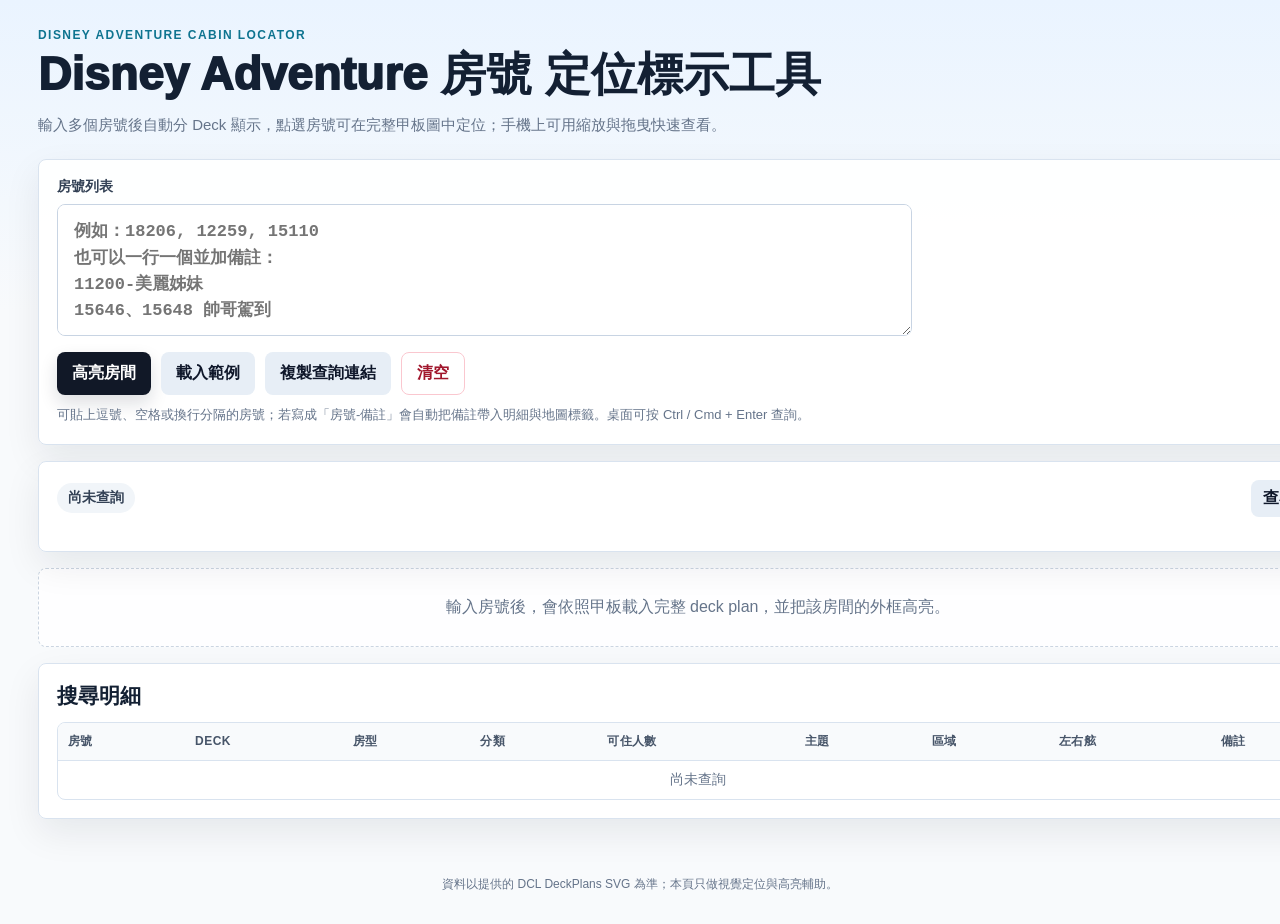
==== commit 14a9a6d3: "Add files via upload" ====
--- a/index.html
+++ b/index.html
@@ -1,6533 +1,60 @@
-<!DOCTYPE html>
-<html lang="zh-TW">
+<!doctype html>
+<html lang="zh-Hant">
 <head>
-<meta charset="UTF-8">
-<meta name="viewport" content="width=device-width, initial-scale=1.0">
-<title>迪士尼郵輪 夢幻饗宴菜單</title>
-<link href="https://fonts.googleapis.com/css2?family=Cinzel+Decorative:wght@400;700;900&family=Playfair+Display:ital,wght@0,400;0,600;1,400&family=Noto+Serif+TC:wght@300;400;600&display=swap" rel="stylesheet">
-<style>
-  :root {
-    --gold: #F5C842;
-    --gold-light: #FFE57A;
-    --gold-dark: #C9932A;
-    --navy: #0A1628;
-    --navy-mid: #122040;
-    --navy-light: #1A3060;
-    --cream: #FDF6E3;
-    --cream-dark: #F0E6C8;
-    --red: #C8102E;
-    --teal: #008B8B;
-    --star: #FFD700;
-  }
-
-  * { margin: 0; padding: 0; box-sizing: border-box; }
-
-  body {
-    font-family: 'Noto Serif TC', serif;
-    background: var(--navy);
-    color: var(--cream);
-    min-height: 100vh;
-    overflow-x: hidden;
-  }
-
-  /* Starfield background */
-  body::before {
-    content: '';
-    position: fixed;
-    inset: 0;
-    background-image:
-      radial-gradient(1px 1px at 10% 15%, rgba(255,255,255,0.8) 0%, transparent 100%),
-      radial-gradient(1px 1px at 25% 60%, rgba(255,255,255,0.6) 0%, transparent 100%),
-      radial-gradient(1.5px 1.5px at 40% 25%, rgba(255,220,100,0.9) 0%, transparent 100%),
-      radial-gradient(1px 1px at 55% 80%, rgba(255,255,255,0.7) 0%, transparent 100%),
-      radial-gradient(1px 1px at 70% 10%, rgba(255,255,255,0.5) 0%, transparent 100%),
-      radial-gradient(1.5px 1.5px at 80% 45%, rgba(255,220,100,0.8) 0%, transparent 100%),
-      radial-gradient(1px 1px at 90% 70%, rgba(255,255,255,0.6) 0%, transparent 100%),
-      radial-gradient(1px 1px at 15% 85%, rgba(255,255,255,0.4) 0%, transparent 100%),
-      radial-gradient(1px 1px at 60% 50%, rgba(255,255,255,0.5) 0%, transparent 100%),
-      radial-gradient(1px 1px at 35% 40%, rgba(255,255,255,0.7) 0%, transparent 100%),
-      radial-gradient(1px 1px at 75% 90%, rgba(255,255,255,0.3) 0%, transparent 100%),
-      radial-gradient(1px 1px at 5% 50%, rgba(255,255,255,0.6) 0%, transparent 100%),
-      radial-gradient(2px 2px at 88% 20%, rgba(255,220,100,0.7) 0%, transparent 100%),
-      radial-gradient(1px 1px at 48% 95%, rgba(255,255,255,0.4) 0%, transparent 100%);
-    pointer-events: none;
-    z-index: 0;
-    animation: twinkle 6s ease-in-out infinite alternate;
-  }
-
-  @keyframes twinkle {
-    0% { opacity: 0.6; }
-    100% { opacity: 1; }
-  }
-
-  .page-wrapper {
-    position: relative;
-    z-index: 1;
-    max-width: 1100px;
-    margin: 0 auto;
-    padding: 0 20px 60px;
-  }
-
-  /* ===== HEADER ===== */
-  .site-header {
-    text-align: center;
-    padding: 50px 20px 30px;
-    position: relative;
-  }
-
-  .magic-wand {
-    font-size: 2rem;
-    display: inline-block;
-    animation: wand-sparkle 2s ease-in-out infinite;
-    filter: drop-shadow(0 0 8px var(--gold));
-  }
-
-  @keyframes wand-sparkle {
-    0%, 100% { transform: rotate(-10deg) scale(1); filter: drop-shadow(0 0 8px var(--gold)); }
-    50% { transform: rotate(10deg) scale(1.15); filter: drop-shadow(0 0 18px var(--gold-light)); }
-  }
-
-  .site-header h1 {
-    font-family: 'Cinzel Decorative', serif;
-    font-size: clamp(1.6rem, 4vw, 2.8rem);
-    color: var(--gold);
-    text-shadow: 0 0 30px rgba(245,200,66,0.5), 2px 2px 0 var(--navy);
-    letter-spacing: 0.06em;
-    margin: 12px 0 6px;
-    line-height: 1.3;
-  }
-
-  .site-header .subtitle {
-    font-family: 'Playfair Display', serif;
-    font-style: italic;
-    color: var(--cream-dark);
-    font-size: clamp(0.85rem, 2vw, 1.05rem);
-    letter-spacing: 0.15em;
-    opacity: 0.8;
-  }
-
-  .golden-divider {
-    display: flex;
-    align-items: center;
-    gap: 12px;
-    justify-content: center;
-    margin: 18px auto;
-    max-width: 500px;
-  }
-
-  .golden-divider span.line {
-    flex: 1;
-    height: 1px;
-    background: linear-gradient(90deg, transparent, var(--gold), transparent);
-  }
-
-  .golden-divider span.star {
-    color: var(--gold);
-    font-size: 1.1rem;
-    animation: spin-star 8s linear infinite;
-  }
-
-  @keyframes spin-star {
-    from { transform: rotate(0deg); }
-    to { transform: rotate(360deg); }
-  }
-
-  /* ===== TABS ===== */
-  .tabs-nav {
-    display: flex;
-    justify-content: center;
-    gap: 8px;
-    flex-wrap: wrap;
-    margin-bottom: 30px;
-  }
-
-  .tab-btn {
-    font-family: 'Noto Serif TC', serif;
-    font-size: 0.82rem;
-    font-weight: 600;
-    letter-spacing: 0.05em;
-    padding: 10px 18px;
-    border: 1.5px solid rgba(245,200,66,0.4);
-    border-radius: 40px;
-    background: rgba(10,22,40,0.7);
-    color: rgba(253,246,227,0.7);
-    cursor: pointer;
-    transition: all 0.35s ease;
-    backdrop-filter: blur(6px);
-    position: relative;
-    overflow: hidden;
-  }
-
-  .tab-btn::before {
-    content: '';
-    position: absolute;
-    inset: 0;
-    background: linear-gradient(135deg, rgba(245,200,66,0.15), transparent);
-    opacity: 0;
-    transition: opacity 0.35s;
-  }
-
-  .tab-btn:hover::before,
-  .tab-btn.active::before { opacity: 1; }
-
-  .tab-btn.active {
-    border-color: var(--gold);
-    color: var(--gold);
-    box-shadow: 0 0 18px rgba(245,200,66,0.3), inset 0 0 12px rgba(245,200,66,0.05);
-  }
-
-  .tab-btn .tab-icon { margin-right: 5px; }
-
-  /* ===== PANEL ===== */
-  .tab-panel {
-    display: none;
-    animation: fadeInPanel 0.5s ease forwards;
-  }
-
-  .tab-panel.active { display: block; }
-
-  @keyframes fadeInPanel {
-    from { opacity: 0; transform: translateY(12px); }
-    to { opacity: 1; transform: translateY(0); }
-  }
-
-  /* ===== MENU CARD ===== */
-  .menu-card {
-    background: linear-gradient(160deg, rgba(18,32,64,0.95) 0%, rgba(10,22,40,0.98) 100%);
-    border: 1px solid rgba(245,200,66,0.2);
-    border-radius: 20px;
-    padding: 40px 44px;
-    box-shadow: 0 8px 60px rgba(0,0,0,0.6), inset 0 1px 0 rgba(245,200,66,0.1);
-    position: relative;
-    overflow: hidden;
-  }
-
-  .menu-card::before {
-    content: '';
-    position: absolute;
-    top: -80px; right: -80px;
-    width: 300px; height: 300px;
-    border-radius: 50%;
-    background: radial-gradient(circle, rgba(245,200,66,0.06) 0%, transparent 70%);
-    pointer-events: none;
-  }
-
-  .menu-card::after {
-    content: '';
-    position: absolute;
-    bottom: -60px; left: -60px;
-    width: 250px; height: 250px;
-    border-radius: 50%;
-    background: radial-gradient(circle, rgba(0,139,139,0.06) 0%, transparent 70%);
-    pointer-events: none;
-  }
-
-  .restaurant-title {
-    font-family: 'Cinzel Decorative', serif;
-    font-size: clamp(1.1rem, 2.5vw, 1.6rem);
-    color: var(--gold);
-    text-align: center;
-    margin-bottom: 6px;
-    line-height: 1.4;
-    text-shadow: 0 0 20px rgba(245,200,66,0.3);
-  }
-
-  .restaurant-en {
-    font-family: 'Playfair Display', serif;
-    font-style: italic;
-    color: rgba(253,246,227,0.5);
-    font-size: 0.82rem;
-    text-align: center;
-    letter-spacing: 0.1em;
-    margin-bottom: 28px;
-  }
-
-  /* ===== SECTION HEADERS ===== */
-  .section-header {
-    display: flex;
-    align-items: center;
-    gap: 12px;
-    margin: 32px 0 16px;
-  }
-
-  .section-header h2 {
-    font-family: 'Cinzel Decorative', serif;
-    font-size: clamp(0.78rem, 1.8vw, 1rem);
-    color: var(--gold);
-    letter-spacing: 0.08em;
-    white-space: nowrap;
-  }
-
-  .section-header .sec-line {
-    flex: 1;
-    height: 1px;
-    background: linear-gradient(90deg, rgba(245,200,66,0.5), transparent);
-  }
-
-  .section-icon { font-size: 1.1rem; }
-
-  /* ===== MENU ITEMS ===== */
-  .menu-grid {
-    display: grid;
-    grid-template-columns: repeat(auto-fill, minmax(280px, 1fr));
-    gap: 14px;
-    margin-bottom: 10px;
-  }
-
-  .menu-item {
-    background: rgba(255,255,255,0.03);
-    border: 1px solid rgba(245,200,66,0.1);
-    border-radius: 12px;
-    padding: 14px 16px;
-    transition: all 0.3s ease;
-    cursor: default;
-  }
-
-  @media (hover: hover) {
-    .menu-item:hover {
-      background: rgba(245,200,66,0.06);
-      border-color: rgba(245,200,66,0.3);
-      transform: translateY(-2px);
-      box-shadow: 0 6px 20px rgba(0,0,0,0.3);
-    }
-  }
-
-  .menu-item:active {
-    background: rgba(245,200,66,0.08);
-    border-color: rgba(245,200,66,0.25);
-  }
-
-  .item-name-zh {
-    font-size: 0.95rem;
-    font-weight: 600;
-    color: var(--cream);
-    margin-bottom: 2px;
-    line-height: 1.4;
-  }
-
-  .item-name-en {
-    font-family: 'Playfair Display', serif;
-    font-style: italic;
-    font-size: 0.75rem;
-    color: var(--gold-light);
-    opacity: 0.75;
-    margin-bottom: 5px;
-  }
-
-  .item-desc {
-    font-size: 0.75rem;
-    color: rgba(253,246,227,0.55);
-    line-height: 1.6;
-  }
-
-  /* Note tags */
-  .note-tag {
-    display: inline-block;
-    font-size: 0.65rem;
-    padding: 2px 8px;
-    border-radius: 20px;
-    margin-bottom: 5px;
-    font-weight: 600;
-    letter-spacing: 0.05em;
-  }
-
-  .note-tag.pork { background: rgba(200,16,46,0.2); color: #ff8098; border: 1px solid rgba(200,16,46,0.3); }
-  .note-tag.veg { background: rgba(50,180,80,0.15); color: #90e0a0; border: 1px solid rgba(50,180,80,0.3); }
-  .note-tag.no-sugar { background: rgba(0,139,139,0.2); color: #80d8d8; border: 1px solid rgba(0,139,139,0.3); }
-  .note-tag.kids { background: rgba(255,140,0,0.2); color: #ffcc80; border: 1px solid rgba(255,140,0,0.3); }
-  .note-tag.disney-check { background: rgba(245,200,66,0.15); color: var(--gold); border: 1px solid rgba(245,200,66,0.3); }
-
-  /* Bread section special */
-  .bread-row {
-    display: flex;
-    align-items: center;
-    gap: 10px;
-    background: rgba(245,200,66,0.06);
-    border: 1px solid rgba(245,200,66,0.15);
-    border-radius: 10px;
-    padding: 12px 16px;
-    margin-bottom: 6px;
-  }
-
-  .bread-icon { font-size: 1.3rem; }
-
-  .bread-info .name { font-size: 0.9rem; font-weight: 600; color: var(--cream); }
-  .bread-info .en { font-family: 'Playfair Display', serif; font-style: italic; font-size: 0.73rem; color: var(--gold-light); opacity: 0.7; }
-
-  /* Kids section */
-  .kids-section {
-    background: rgba(255,140,0,0.04);
-    border: 1px solid rgba(255,140,0,0.15);
-    border-radius: 14px;
-    padding: 20px;
-    margin-top: 10px;
-  }
-
-  .kids-header {
-    font-family: 'Cinzel Decorative', serif;
-    font-size: 0.85rem;
-    color: #ffcc80;
-    margin-bottom: 14px;
-    display: flex;
-    align-items: center;
-    gap: 8px;
-  }
-
-  /* Footer note */
-  .menu-footer {
-    text-align: center;
-    margin-top: 36px;
-    padding-top: 24px;
-    border-top: 1px solid rgba(245,200,66,0.1);
-  }
-
-  .menu-footer p {
-    font-size: 0.72rem;
-    color: rgba(253,246,227,0.35);
-    line-height: 1.8;
-    font-style: italic;
-  }
-
-  /* Collapsible sections */
-  .section-toggle {
-    cursor: pointer;
-    -webkit-tap-highlight-color: transparent;
-    user-select: none;
-  }
-
-  .section-toggle .toggle-arrow {
-    font-size: 0.7rem;
-    color: var(--gold);
-    opacity: 0.6;
-    transition: transform 0.3s ease;
-    margin-left: auto;
-    padding-left: 8px;
-  }
-
-  .section-toggle.collapsed .toggle-arrow {
-    transform: rotate(-90deg);
-  }
-
-  .section-content {
-    max-height: 5000px;
-    overflow: hidden;
-    transition: max-height 0.4s ease, opacity 0.3s ease;
-    opacity: 1;
-  }
-
-  .section-content.collapsed {
-    max-height: 0;
-    opacity: 0;
-  }
-
-  /* Back to top button */
-  .back-to-top {
-    display: none;
-    position: fixed;
-    bottom: 24px;
-    right: 20px;
-    z-index: 200;
-    width: 44px;
-    height: 44px;
-    border-radius: 50%;
-    border: 1.5px solid rgba(245,200,66,0.5);
-    background: rgba(10,22,40,0.9);
-    color: var(--gold);
-    font-size: 1.2rem;
-    cursor: pointer;
-    backdrop-filter: blur(8px);
-    box-shadow: 0 4px 16px rgba(0,0,0,0.4);
-    transition: all 0.3s ease;
-    align-items: center;
-    justify-content: center;
-  }
-
-  .back-to-top.visible {
-    display: flex;
-  }
-
-  /* Sticky tabs for mobile */
-  .tabs-nav-wrapper {
-    position: sticky;
-    top: 0;
-    z-index: 100;
-    background: linear-gradient(180deg, var(--navy) 0%, var(--navy) 85%, transparent 100%);
-    padding: 10px 0 14px;
-    margin: 0 -20px;
-    padding-left: 20px;
-    padding-right: 20px;
-  }
-
-  /* Responsive */
-  @media (max-width: 600px) {
-    html { font-size: 16px; -webkit-text-size-adjust: 100%; }
-
-    .page-wrapper { padding: 0 10px 40px; }
-
-    .site-header { padding: 24px 10px 14px; }
-    .site-header h1 { font-size: 1.35rem; }
-    .site-header .subtitle { font-size: 0.78rem; letter-spacing: 0.08em; }
-    .golden-divider { margin: 10px auto; }
-
-    .tabs-nav-wrapper {
-      margin: 0 -10px;
-      padding: 8px 0 10px;
-      overflow-x: auto;
-      -webkit-overflow-scrolling: touch;
-      scrollbar-width: none;
-    }
-    .tabs-nav-wrapper::-webkit-scrollbar { display: none; }
-
-    .tabs-nav {
-      flex-wrap: nowrap;
-      justify-content: flex-start;
-      gap: 8px;
-      padding: 0 10px;
-      min-width: max-content;
-    }
-
-    .tab-btn {
-      font-size: 0.82rem;
-      padding: 10px 16px;
-      white-space: nowrap;
-      min-height: 44px;
-      display: flex;
-      align-items: center;
-    }
-
-    .menu-card {
-      padding: 18px 12px;
-      border-radius: 14px;
-      border: none;
-      box-shadow: 0 4px 30px rgba(0,0,0,0.4);
-    }
-
-    .menu-grid { grid-template-columns: 1fr; gap: 8px; }
-
-    .menu-item {
-      padding: 12px 14px;
-      border-radius: 10px;
-    }
-    .item-name-zh { font-size: 1rem; margin-bottom: 1px; }
-    .item-name-en { font-size: 0.78rem; margin-bottom: 4px; }
-    .item-desc { font-size: 0.8rem; line-height: 1.7; color: rgba(253,246,227,0.6); }
-
-    .restaurant-title { font-size: 1.05rem; margin-bottom: 4px; }
-    .restaurant-en { font-size: 0.75rem; margin-bottom: 20px; }
-
-    .section-header {
-      margin: 24px 0 12px;
-      padding: 8px 0;
-      border-bottom: 1px solid rgba(245,200,66,0.15);
-    }
-    .section-header h2 { font-size: 0.88rem; }
-    .section-header .sec-line { display: none; }
-    .section-header small:not(.price-tag) { display: none; }
-
-    .bread-row { padding: 10px 12px; }
-    .kids-section { padding: 14px 10px; border-radius: 10px; }
-    .kids-header { font-size: 0.9rem; }
-
-    .note-tag { font-size: 0.68rem; padding: 3px 10px; }
-
-    .menu-footer { margin-top: 24px; padding-top: 16px; }
-    .menu-footer p { font-size: 0.78rem; }
-
-    .back-to-top { bottom: 20px; right: 16px; }
-  }
-
-  /* Sparkle animation on hover for items */
-  @keyframes shimmer {
-    0% { background-position: -200% center; }
-    100% { background-position: 200% center; }
-  }
-
-  .section-divider {
-    display: flex;
-    align-items: center;
-    gap: 8px;
-    margin: 8px 0 14px;
-    opacity: 0.5;
-  }
-  .section-divider span { flex:1; height:1px; background: rgba(245,200,66,0.3); }
-  .section-divider i { font-size: 0.6rem; color: var(--gold); }
-
-  /* ===== PRICE TAG ===== */
-  .item-price {
-    font-family: 'Playfair Display', serif;
-    font-size: 0.82rem;
-    font-weight: 600;
-    color: var(--gold);
-    margin-top: 4px;
-    letter-spacing: 0.03em;
-  }
-
-  /* ===== SUB-TABS (within a tab panel) ===== */
-  .sub-tabs {
-    display: flex;
-    gap: 6px;
-    flex-wrap: wrap;
-    justify-content: center;
-    margin-bottom: 24px;
-  }
-
-  .sub-tab-btn {
-    font-family: 'Noto Serif TC', serif;
-    font-size: 0.75rem;
-    font-weight: 600;
-    padding: 7px 14px;
-    border: 1px solid rgba(245,200,66,0.3);
-    border-radius: 24px;
-    background: rgba(10,22,40,0.6);
-    color: rgba(253,246,227,0.6);
-    cursor: pointer;
-    transition: all 0.3s ease;
-    white-space: nowrap;
-  }
-
-  .sub-tab-btn.active {
-    border-color: var(--gold);
-    color: var(--gold);
-    background: rgba(245,200,66,0.1);
-  }
-
-  .sub-panel { display: none; }
-  .sub-panel.active { display: block; }
-
-  /* Price note / set menu banner */
-  .set-price-banner {
-    text-align: center;
-    padding: 12px 16px;
-    background: rgba(245,200,66,0.08);
-    border: 1px solid rgba(245,200,66,0.2);
-    border-radius: 12px;
-    margin-bottom: 20px;
-  }
-
-  .set-price-banner .price-main {
-    font-family: 'Cinzel Decorative', serif;
-    font-size: 1.1rem;
-    color: var(--gold);
-  }
-
-  .set-price-banner .price-note {
-    font-size: 0.75rem;
-    color: rgba(253,246,227,0.5);
-    margin-top: 4px;
-    line-height: 1.5;
-  }
-
-  /* Pairing options */
-  .pairing-grid {
-    display: grid;
-    grid-template-columns: repeat(auto-fill, minmax(200px, 1fr));
-    gap: 10px;
-    margin-bottom: 20px;
-  }
-
-  .pairing-card {
-    background: rgba(139,69,19,0.08);
-    border: 1px solid rgba(245,200,66,0.15);
-    border-radius: 10px;
-    padding: 12px 14px;
-    text-align: center;
-  }
-
-  .pairing-card .pairing-name { font-size: 0.85rem; font-weight: 600; color: var(--cream); margin-bottom: 2px; }
-  .pairing-card .pairing-en { font-family: 'Playfair Display', serif; font-style: italic; font-size: 0.72rem; color: var(--gold-light); opacity: 0.7; margin-bottom: 4px; }
-  .pairing-card .pairing-price { font-family: 'Playfair Display', serif; font-size: 0.82rem; color: var(--gold); font-weight: 600; }
-
-  /* Sauce list inline */
-  .sauce-list {
-    font-size: 0.8rem;
-    color: rgba(253,246,227,0.6);
-    line-height: 1.8;
-    padding: 10px 14px;
-    background: rgba(245,200,66,0.04);
-    border-radius: 10px;
-    margin-bottom: 10px;
-  }
-
-  /* ===== SEARCH BAR ===== */
-  .search-wrapper {
-    position: sticky;
-    top: 0;
-    z-index: 150;
-    background: linear-gradient(180deg, var(--navy) 0%, var(--navy) 80%, transparent 100%);
-    padding: 20px 0 16px;
-    margin: 0 -20px;
-    padding-left: 20px;
-    padding-right: 20px;
-  }
-
-  .search-container {
-    max-width: 500px;
-    margin: 0 auto;
-  }
-
-  .search-input {
-    width: 100%;
-    padding: 12px 16px 12px 40px;
-    font-family: 'Noto Serif TC', serif;
-    font-size: 0.95rem;
-    background: rgba(253,246,227,0.06);
-    border: 1.5px solid rgba(245,200,66,0.3);
-    border-radius: 25px;
-    color: var(--cream);
-    transition: all 0.3s ease;
-    box-shadow: inset 0 0 0 0 rgba(245,200,66,0.1);
-  }
-
-  .search-input::placeholder {
-    color: rgba(253,246,227,0.35);
-  }
-
-  .search-input:focus {
-    outline: none;
-    border-color: var(--gold);
-    background: rgba(253,246,227,0.1);
-    box-shadow: 0 0 20px rgba(245,200,66,0.2), inset 0 0 0 3px rgba(245,200,66,0.05);
-  }
-
-  .search-icon {
-    position: absolute;
-    left: 14px;
-    top: 50%;
-    transform: translateY(-50%);
-    color: var(--gold);
-    opacity: 0.6;
-    pointer-events: none;
-  }
-
-  .search-wrapper-inner {
-    position: relative;
-  }
-
-  /* Search Results */
-  .search-results-panel {
-    display: none;
-    position: fixed;
-    top: 120px;
-    left: 20px;
-    right: 20px;
-    max-width: calc(100% - 40px);
-    max-height: 70vh;
-    overflow-y: auto;
-    background: linear-gradient(160deg, rgba(18,32,64,0.98) 0%, rgba(10,22,40,0.98) 100%);
-    border: 1.5px solid rgba(245,200,66,0.4);
-    border-radius: 20px;
-    padding: 24px;
-    box-shadow: 0 12px 60px rgba(0,0,0,0.8), inset 0 1px 0 rgba(245,200,66,0.15);
-    z-index: 1000;
-    animation: fadeInResults 0.3s ease;
-  }
-
-  .search-results-panel.active {
-    display: block;
-  }
-
-  @keyframes fadeInResults {
-    from {
-      opacity: 0;
-      transform: translateY(-10px);
-    }
-    to {
-      opacity: 1;
-      transform: translateY(0);
-    }
-  }
-
-  .search-results-header {
-    font-family: 'Cinzel Decorative', serif;
-    font-size: 1.2rem;
-    color: var(--gold);
-    margin-bottom: 16px;
-    display: flex;
-    align-items: center;
-    justify-content: space-between;
-  }
-
-  .search-results-count {
-    font-size: 0.85rem;
-    color: rgba(253,246,227,0.6);
-    font-family: 'Noto Serif TC', serif;
-  }
-
-  .search-result-item {
-    background: rgba(255,255,255,0.03);
-    border: 1px solid rgba(245,200,66,0.15);
-    border-radius: 12px;
-    padding: 16px;
-    margin-bottom: 12px;
-    transition: all 0.3s ease;
-    cursor: pointer;
-  }
-
-  .search-result-item:hover {
-    background: rgba(245,200,66,0.08);
-    border-color: rgba(245,200,66,0.3);
-    transform: translateX(4px);
-  }
-
-  .search-result-restaurant {
-    font-family: 'Cinzel Decorative', serif;
-    font-size: 0.95rem;
-    color: var(--gold);
-    margin-bottom: 6px;
-  }
-
-  .search-result-en {
-    font-family: 'Playfair Display', serif;
-    font-style: italic;
-    font-size: 0.87rem;
-    color: var(--gold-light);
-    opacity: 0.8;
-    margin-bottom: 4px;
-  }
-
-  .search-result-zh {
-    font-size: 0.9rem;
-    color: var(--cream);
-    margin-bottom: 4px;
-    font-weight: 500;
-  }
-
-  .search-result-desc {
-    font-size: 0.8rem;
-    color: rgba(253,246,227,0.55);
-    line-height: 1.5;
-  }
-
-  .search-no-results {
-    text-align: center;
-    padding: 32px 20px;
-    color: rgba(253,246,227,0.5);
-  }
-
-  .search-no-results-icon {
-    font-size: 2rem;
-    margin-bottom: 12px;
-  }
-
-  .search-close-btn {
-    background: none;
-    border: none;
-    color: rgba(253,246,227,0.5);
-    font-size: 1.5rem;
-    cursor: pointer;
-    padding: 0;
-    width: 28px;
-    height: 28px;
-    display: flex;
-    align-items: center;
-    justify-content: center;
-    transition: all 0.3s ease;
-  }
-
-  .search-close-btn:hover {
-    color: var(--gold);
-    transform: scale(1.1);
-  }
-
-  @media (max-width: 600px) {
-    .search-wrapper {
-      padding: 12px 0 10px;
-      margin: 0 -10px;
-      padding-left: 10px;
-      padding-right: 10px;
-    }
-
-    .search-results-panel {
-      top: 100px;
-      left: 10px;
-      right: 10px;
-      max-width: calc(100% - 20px);
-      max-height: 60vh;
-      padding: 16px;
-    }
-
-    .search-input {
-      font-size: 0.88rem;
-      padding: 10px 14px 10px 36px;
-    }
-
-    .search-icon {
-      left: 12px;
-    }
-
-    .search-result-item {
-      padding: 12px;
-      margin-bottom: 10px;
-    }
-
-    .search-result-restaurant {
-      font-size: 0.88rem;
-    }
-
-    .search-result-en {
-      font-size: 0.8rem;
-    }
-
-    .search-result-zh {
-      font-size: 0.85rem;
-    }
-
-    .sub-tabs { gap: 6px; }
-    .sub-tab-btn { font-size: 0.75rem; padding: 8px 12px; min-height: 38px; }
-    .pairing-grid { grid-template-columns: 1fr; }
-    .set-price-banner .price-main { font-size: 1rem; }
-  }
-</style>
+  <meta charset="utf-8" />
+  <meta name="viewport" content="width=device-width, initial-scale=1" />
+  <title>Disney Adventure 房號 定位標示工具</title>
+  <link rel="stylesheet" href="./styles.css?v=20260515-2" />
 </head>
 <body>
-<div class="page-wrapper">
+<header class="hero">
+  <div>
+    <p class="eyebrow">Disney Adventure Cabin Locator</p>
+    <h1>Disney Adventure 房號 定位標示工具</h1>
+    <p class="subtitle">輸入多個房號後自動分 Deck 顯示，點選房號可在完整甲板圖中定位；手機上可用縮放與拖曳快速查看。</p>
+  </div>
+</header>
 
-  <!-- HEADER -->
-  <header class="site-header">
-    <div class="magic-wand">✨</div>
-    <h1>迪士尼郵輪 夢幻饗宴</h1>
-    <p class="subtitle">Disney Cruise Line · Enchanted Dining Experience</p>
-    <div class="golden-divider">
-      <span class="line"></span>
-      <span class="star">✦</span>
-      <span class="star" style="animation-delay:1s">★</span>
-      <span class="star" style="animation-delay:2s">✦</span>
-      <span class="line"></span>
+<main class="layout">
+  <section class="card input-card">
+    <div class="input-main">
+      <label for="roomsInput">房號列表</label>
+      <textarea id="roomsInput" placeholder="例如：18206, 12259, 15110&#10;也可以一行一個並加備註：&#10;11200-美麗姊妹&#10;15646、15648 帥哥駕到"></textarea>
+      <div class="actions">
+        <button id="markBtn">高亮房間</button>
+        <button class="secondary" id="demoBtn">載入範例</button>
+        <button class="secondary" id="copyLinkBtn">複製查詢連結</button>
+        <button class="ghost" id="clearBtn">清空</button>
+      </div>
+      <p class="input-hint">可貼上逗號、空格或換行分隔的房號；若寫成「房號-備註」會自動把備註帶入明細與地圖標籤。桌面可按 Ctrl / Cmd + Enter 查詢。</p>
     </div>
-  </header>
+  </section>
 
-  <!-- SEARCH BAR -->
-  <div class="search-wrapper">
-    <div class="search-container">
-      <div class="search-wrapper-inner">
-        <span class="search-icon">🔍</span>
-        <input type="text" id="searchInput" class="search-input" placeholder="搜尋英文菜品名稱... Search by English name...">
-      </div>
+  <section class="card status-card">
+    <div class="status-top">
+      <div id="summary" class="summary"><span class="pill neutral">尚未查詢</span></div>
+      <button class="secondary compact" id="jumpResultsBtn" type="button">查看明細</button>
     </div>
-  </div>
+    <div id="missingBox" class="missing-box"></div>
+    <div id="deckTabs" class="deck-tabs"></div>
+  </section>
 
-  <!-- SEARCH RESULTS PANEL -->
-  <div class="search-results-panel" id="searchResultsPanel">
-    <div class="search-results-header">
-      <span>🔎 搜尋結果</span>
-      <button class="search-close-btn" onclick="closeSearchResults()">✕</button>
+  <section id="viewerArea" class="viewer-area">
+    <div class="empty">輸入房號後，會依照甲板載入完整 deck plan，並把該房間的外框高亮。</div>
+  </section>
+
+  <section class="card results-card" id="resultsCard">
+    <div class="section-title"><h2>搜尋明細</h2><small id="tableCount">0 筆</small></div>
+    <div class="table-wrap">
+      <table>
+        <thead><tr><th>房號</th><th>Deck</th><th>房型</th><th>分類</th><th>可住人數</th><th>主題</th><th>區域</th><th>左右舷</th><th>備註</th></tr></thead>
+        <tbody id="resultBody"><tr><td colspan="9" class="muted center">尚未查詢</td></tr></tbody>
+      </table>
     </div>
-    <div id="searchResultsContainer"></div>
-  </div>
+  </section>
+</main>
 
-  <!-- TABS NAV -->
-  <div class="tabs-nav-wrapper">
-  <nav class="tabs-nav">
-    <button class="tab-btn active" onclick="switchTab('nav')" data-tab="nav">
-      <span class="tab-icon">⚓</span>航海家 &amp; 好萊塢
-    </button>
-    <button class="tab-btn" onclick="switchTab('pixar')" data-tab="pixar">
-      <span class="tab-icon">🌿</span>仲夏 &amp; 皮克斯
-    </button>
-    <button class="tab-btn" onclick="switchTab('animator')" data-tab="animator">
-      <span class="tab-icon">🎨</span>動畫家調色盤
-    </button>
-    <button class="tab-btn" onclick="switchTab('night4')" data-tab="night4">
-      <span class="tab-icon">🎇</span>第四晚限定晚宴
-    </button>
-    <button class="tab-btn" onclick="switchTab('sulley')" data-tab="sulley">
-      <span class="tab-icon">🚪</span>怪獸電力公司
-    </button>
-    <button class="tab-btn" onclick="switchTab('palo')" data-tab="palo">
-      <span class="tab-icon">🍷</span>Palo 義式
-    </button>
-    <button class="tab-btn" onclick="switchTab('bev')" data-tab="bev">
-      <span class="tab-icon">🍸</span>酒吧 &amp; 飲品
-    </button>
-  </nav>
-  </div>
-
-  <!-- ===== TAB 1: Navigator + Hollywood ===== -->
-  <div class="tab-panel active" id="tab-nav">
-    <div class="menu-card">
-      <div class="restaurant-title">⚓ 航海家俱樂部 ｜ 🎬 好萊塢聚光燈俱樂部</div>
-      <div class="restaurant-en">Navigator's Club | Hollywood Spotlight Club</div>
-
-      <!-- Bread -->
-      <div class="section-header">
-        <span class="section-icon">🥖</span>
-        <h2>迎賓魔法麵包籃</h2>
-        <span class="sec-line"></span>
-        <small style="color:rgba(253,246,227,0.4);font-size:0.72rem">Bread Selection</small>
-      </div>
-      <div class="bread-row">
-        <span class="bread-icon">🥐</span>
-        <div class="bread-info">
-          <div class="name">魔法烘焙綜合麵包</div>
-          <div class="en">Mini Herb Brioche · Soft White · Whole Wheat Rolls</div>
-        </div>
-      </div>
-
-      <!-- Small Plates -->
-      <div class="section-header section-toggle">
-        <span class="section-icon">✨</span>
-        <h2>奇妙開胃小點</h2>
-        <span class="sec-line"></span>
-        <small style="color:rgba(253,246,227,0.4);font-size:0.72rem">Small Plates</small>
-        <span class="toggle-arrow">▼</span>
-      </div>
-      <div class="menu-grid section-content">
-        <div class="menu-item">
-          <div class="item-name-zh">森林精靈的香煎舞菇</div>
-          <div class="item-name-en">Sautéed Maitake Mushrooms</div>
-          <div class="item-desc">佐芝麻朝鮮薊泥、皇宮菜（落葵）、鮮菇高湯與柑橘油醋</div>
-        </div>
-        <div class="menu-item">
-          <div class="item-name-zh">仙女谷的清脆西洋梨沙拉</div>
-          <div class="item-name-en">Fennel, Bartlett Pear, Tatsoi Salad</div>
-          <div class="item-desc">新鮮茴香、塔菇菜、曼徹格乾酪、蜜蠟核桃與陳年雪莉酒醋</div>
-        </div>
-        <div class="menu-item">
-          <div class="item-name-zh">航海家的寶藏黃鰭鮪魚刺身</div>
-          <div class="item-name-en">Porcini-spiced Ahi Tuna Sashimi</div>
-          <div class="item-desc">牛肝菌風味鮪魚、醃漬蓮藕、蠔菇、黑芝麻脆片佐芥末柚子美乃滋</div>
-        </div>
-        <div class="menu-item">
-          <div class="item-name-zh">皇室御用油封鴨肉派</div>
-          <div class="item-name-en">Duck Confit Pastilla</div>
-          <div class="item-desc">融合椰棗、杏桃、生薑、紅甜椒、番紅花與黑覆盆子果醬</div>
-        </div>
-        <div class="menu-item">
-          <div class="item-name-zh">奇幻國度泰式鮮蝦南瓜濃湯</div>
-          <div class="item-name-en">Thai Shrimp Pumpkin Soup</div>
-          <div class="item-desc">搭配溫潤椰奶、香菜與清新香茅</div>
-        </div>
-        <div class="menu-item">
-          <div class="item-name-zh">魔法花園爐烤番茄濃湯</div>
-          <div class="item-name-en">Roasted Roma Tomato Soup</div>
-          <div class="item-desc">爐烤羅馬番茄濃湯佐酸種紫羅勒麵包脆片</div>
-        </div>
-      </div>
-
-      <!-- Entrées -->
-      <div class="section-header section-toggle">
-        <span class="section-icon">🌟</span>
-        <h2>星光主廚推薦主餐</h2>
-        <span class="sec-line"></span>
-        <small style="color:rgba(253,246,227,0.4);font-size:0.72rem">Entrées</small>
-        <span class="toggle-arrow">▼</span>
-      </div>
-      <div class="menu-grid section-content">
-        <div class="menu-item">
-          <div class="item-name-zh">探險家泰式水上船麵</div>
-          <div class="item-name-en">Thai Boat Noodles</div>
-          <div class="item-desc">米線、鮮蝦、嫩雞肉、羅望子紅辣椒醬、醃紅蔥頭、雞蛋、烤花生與新鮮萊姆</div>
-        </div>
-        <div class="menu-item">
-          <div class="item-name-zh">秋日童話奶油南瓜燉飯</div>
-          <div class="item-name-en">Roasted Butternut Squash Risotto</div>
-          <div class="item-desc">爐烤南瓜、鼠尾草、迷你韭蔥、新鮮菠菜與烤榛果</div>
-        </div>
-        <div class="menu-item">
-          <div class="item-name-zh">阿格拉巴香料烤雞咖哩</div>
-          <div class="item-name-en">Chicken Tikka Masala</div>
-          <div class="item-desc">印度坦都里烤雞、孜然飯、印度小黃瓜番茄沙拉、薄荷優格醬與印度煎餅</div>
-        </div>
-        <div class="menu-item">
-          <div class="item-name-zh">龍宮秘製味噌海鱸魚</div>
-          <div class="item-name-en">Miso-glazed Chilean Sea Bass</div>
-          <div class="item-desc">味噌釉燒智利海鱸魚、青江菜、壽司米與韓式大白菜泡菜</div>
-        </div>
-        <div class="menu-item">
-          <div class="item-name-zh">綠洲幻影摩洛哥香料烤南瓜</div>
-          <div class="item-name-en">Moroccan-spiced Roasted Kabocha</div>
-          <div class="item-desc">摩洛哥茄子番茄沙拉、鷹嘴豆、肉桂糙米、北非小米、香菜、口袋餅與哈里薩辣味「優格」</div>
-        </div>
-        <div class="menu-item">
-          <div class="item-name-zh">好萊塢紅毯極品黑胡椒菲力</div>
-          <div class="item-name-en">Peppered Filet Mignon</div>
-          <div class="item-desc">黑胡椒菲力牛排、奶油長四季豆、培根、手壓馬鈴薯餅佐粉紅胡椒咖啡歐蕾醬汁</div>
-        </div>
-        <div class="menu-item">
-          <div class="item-name-zh">魔法異國慢燉蔬菜咖哩</div>
-          <div class="item-name-en">Pav Bhaji Slow-cooked Vegetable Curry</div>
-          <div class="item-desc">薑黃、生薑、孜然、香菜、檸檬燉煮蔬菜，佐孜然飯、薄荷優格醬與帕夫小麵包</div>
-        </div>
-        <div class="menu-item">
-          <div class="item-name-zh">小美人魚的深海龍蝦沙拉</div>
-          <div class="item-name-en">Lobster Salad</div>
-          <div class="item-desc">奶油萵苣、苦苣、酪梨、豆薯、芹菜、紫馬鈴薯、酥炸青香蕉片、黑豆、小番茄、香菜與萊姆</div>
-        </div>
-        <div class="menu-item">
-          <div class="item-name-zh">神鳥秘製海南雞飯</div>
-          <div class="item-name-en">Hainanese Chicken, Rice</div>
-          <div class="item-desc">經典海南雞佐甜黑醬油、薑蒜醬與秘製辣椒醬</div>
-        </div>
-        <div class="menu-item">
-          <div class="item-name-zh">叢林奇航香蕉葉蒸鮭魚</div>
-          <div class="item-name-en">Banana Leaf Steamed Filet of Salmon</div>
-          <div class="item-desc">清蒸鮭魚菲力佐白飯與青江菜</div>
-        </div>
-      </div>
-
-      <!-- Desserts -->
-      <div class="section-header section-toggle">
-        <span class="section-icon">🍮</span>
-        <h2>甜蜜夢境甜點</h2>
-        <span class="sec-line"></span>
-        <small style="color:rgba(253,246,227,0.4);font-size:0.72rem">Desserts</small>
-        <span class="toggle-arrow">▼</span>
-      </div>
-      <div class="menu-grid section-content">
-        <div class="menu-item">
-          <div class="item-name-zh">奇幻黑森林熔岩巧克力蛋糕</div>
-          <div class="item-name-en">Chocolate Molten Cake</div>
-          <div class="item-desc">雙重巧克力醬、牛奶巧克力脆土、抹茶冰淇淋</div>
-        </div>
-        <div class="menu-item">
-          <div class="item-name-zh">夢幻紫薯焦糖烤布蕾</div>
-          <div class="item-name-en">Ube Crème Brûlée</div>
-          <div class="item-desc">搭配香脆椰香義大利脆餅</div>
-        </div>
-        <div class="menu-item">
-          <div class="item-name-zh">仙女教母的藍莓檸檬巴伐利亞</div>
-          <div class="item-name-en">Blueberry-Lemon Bavarian Cream</div>
-          <div class="item-desc">藍莓果盤、檸檬糖塊、新鮮莓果與覆盆子蛋白霜脆餅</div>
-        </div>
-        <div class="menu-item">
-          <span class="note-tag no-sugar">✦ 無糖</span>
-          <div class="item-name-zh">熱帶島嶼椰香西米露</div>
-          <div class="item-name-en">Coconut-Tapioca Pudding</div>
-          <div class="item-desc">搭配芒果草莓薄荷莎莎醬</div>
-        </div>
-        <div class="menu-item">
-          <div class="item-name-zh">米妮的最愛：草莓蛋糕聖代</div>
-          <div class="item-name-en">Strawberry Shortcake Sundae</div>
-          <div class="item-desc">香草冰淇淋、草莓果盤與輕盈鮮奶油</div>
-        </div>
-      </div>
-
-      <!-- Kids -->
-      <div class="kids-section">
-        <div class="kids-header">🎈 小小探險家專屬菜單 <span style="font-family:'Playfair Display';font-style:italic;font-weight:400;color:rgba(255,204,128,0.6)">Kids Menu</span></div>
-        <div class="menu-grid">
-          <div class="menu-item">
-            <span class="note-tag kids">開胃</span>
-            <div class="item-name-zh">溫暖擁抱番茄濃湯</div>
-            <div class="item-name-en">Roasted Creamy Tomato Soup</div>
-            <div class="item-desc">濃郁爐烤番茄湯搭香脆起司扭結麵包</div>
-          </div>
-          <div class="menu-item">
-            <span class="note-tag kids">開胃</span>
-            <div class="item-name-zh">歡樂農場玉米毛豆沙拉</div>
-            <div class="item-name-en">Sweet Corn and Edamame Salad</div>
-            <div class="item-desc">新鮮綜合生菜、菠菜、甜玉米粒、毛豆，搭配您喜愛的沙拉醬</div>
-          </div>
-          <div class="menu-item">
-            <span class="note-tag kids">主餐</span>
-            <div class="item-name-zh">媽媽的溫馨雞肉派</div>
-            <div class="item-name-en">Chicken Pot Pie</div>
-            <div class="item-desc">內含紅蘿蔔、馬鈴薯、芹菜與青豆</div>
-          </div>
-          <div class="menu-item">
-            <span class="note-tag kids">主餐</span>
-            <div class="item-name-zh">小飛俠金黃酥脆鱈魚</div>
-            <div class="item-name-en">Panko Crusted Cod</div>
-            <div class="item-desc">日式麵包粉烤鱈魚搭配美乃滋塔塔醬</div>
-          </div>
-          <div class="menu-item">
-            <span class="note-tag kids">主餐</span>
-            <div class="item-name-zh">玩具總動員BBQ烤雞披薩</div>
-            <div class="item-name-en">Barbecue Chicken Pizza</div>
-          </div>
-          <div class="menu-item">
-            <span class="note-tag kids">主餐</span>
-            <div class="item-name-zh">米奇迷你起司漢堡</div>
-            <div class="item-name-en">Mini Cheeseburger</div>
-            <div class="item-desc">搭配鬆軟布里歐麵包</div>
-          </div>
-          <div class="menu-item">
-            <span class="note-tag disney-check">✅ Disney Check</span>
-            <div class="item-name-zh">勇士爐烤火雞胸肉</div>
-            <div class="item-name-en">Roasted Turkey Breast</div>
-            <div class="item-desc">搭配藜麥、地瓜、爐烤紅蘿蔔條與新鮮蘋果片</div>
-          </div>
-          <div class="menu-item">
-            <span class="note-tag disney-check">✅ Disney Check</span>
-            <div class="item-name-zh">旋轉木馬全麥螺旋麵</div>
-            <div class="item-name-en">Whole Wheat Spiral Pasta</div>
-            <div class="item-desc">搭配番茄醬汁、奶油南瓜、櫛瓜與水果沙拉</div>
-          </div>
-          <div class="menu-item">
-            <div class="item-name-zh">好萊塢大秀杯子蛋糕</div>
-            <div class="item-name-en">Showtime Cupcake</div>
-            <div class="item-desc">香草杯子蛋糕、焦糖奶油霜與糖霜爆米花</div>
-          </div>
-        </div>
-      </div>
-
-      <div class="menu-footer">
-        <p>主廚溫馨提醒：兒童主餐皆可選擇搭配茉莉香米飯、魔法薯條或起司通心粉，並附上新鮮蔬菜<br>
-        Children's entrées served with Jasmine Rice, French Fries, or Mac & Cheese and Fresh Vegetables</p>
-      </div>
-    </div>
-  </div>
-
-  <!-- ===== TAB 2: Enchanted Summer + Pixar ===== -->
-  <div class="tab-panel" id="tab-pixar">
-    <div class="menu-card">
-      <div class="restaurant-title">🌿 仲夏魔法餐廳 ｜ 🎈 皮克斯市集餐廳</div>
-      <div class="restaurant-en">Enchanted Summer Restaurant | Pixar Market Restaurant</div>
-
-      <div class="section-header">
-        <span class="section-icon">🥖</span>
-        <h2>迎賓魔法麵包籃</h2>
-        <span class="sec-line"></span>
-        <small style="color:rgba(253,246,227,0.4);font-size:0.72rem">Bread Selection</small>
-      </div>
-      <div class="bread-row">
-        <span class="bread-icon">🍵</span>
-        <div class="bread-info">
-          <div class="name">魔法烘焙綜合麵包</div>
-          <div class="en">Matcha Marble · Soft White · Whole Wheat Rolls</div>
-        </div>
-      </div>
-
-      <div class="section-header section-toggle">
-        <span class="section-icon">✨</span>
-        <h2>奇妙開胃小點</h2>
-        <span class="sec-line"></span>
-        <small style="color:rgba(253,246,227,0.4);font-size:0.72rem">Small Plates</small>
-        <span class="toggle-arrow">▼</span>
-      </div>
-      <div class="menu-grid section-content">
-        <div class="menu-item">
-          <div class="item-name-zh">盛夏微風青木瓜沙拉</div>
-          <div class="item-name-en">Green Papaya Salad</div>
-          <div class="item-desc">長豆、辣椒、小番茄，佐棕櫚糖萊姆醬</div>
-        </div>
-        <div class="menu-item">
-          <div class="item-name-zh">熱帶島嶼夏日生春捲</div>
-          <div class="item-name-en">Summer Roll</div>
-          <div class="item-desc">鮮蝦、冬粉、香菜、黃瓜、羅勒、奶油萵苣、烤芝麻，佐特製海鮮醬</div>
-        </div>
-        <div class="menu-item">
-          <div class="item-name-zh">小米主廚的松露牛肝菌福袋麵</div>
-          <div class="item-name-en">Porcini Sacchetti</div>
-          <div class="item-desc">牛肝菌義大利餃、瑞士與芳提娜乾酪、大蒜、百里香，佐普羅賽克氣泡酒醬汁</div>
-        </div>
-        <div class="menu-item">
-          <div class="item-name-zh">義大利風情風乾牛肉薄片</div>
-          <div class="item-name-en">Sliced Bresaola</div>
-          <div class="item-desc">搭配傳家寶番茄與花椒風味羊奶起司</div>
-        </div>
-        <div class="menu-item">
-          <div class="item-name-zh">綠野仙蹤寶石生菜沙拉</div>
-          <div class="item-name-en">Baby Gem Salad</div>
-          <div class="item-desc">小寶石萵苣、櫻桃番茄、烤玉米、萊姆、科提加起司，佐孜然酪梨奶油醬</div>
-        </div>
-        <div class="menu-item">
-          <div class="item-name-zh">東方神龍酸辣湯</div>
-          <div class="item-name-en">Hot Sour Soup</div>
-          <div class="item-desc">豆腐、紅蘿蔔、香菇、竹筍，點綴鎮江香醋</div>
-        </div>
-        <div class="menu-item">
-          <div class="item-name-zh">巴黎街頭法式洋蔥湯</div>
-          <div class="item-name-en">French Onion Soup</div>
-          <div class="item-desc">搭配香濃格呂耶爾起司烤麵包塊</div>
-        </div>
-      </div>
-
-      <div class="section-header section-toggle">
-        <span class="section-icon">🌟</span>
-        <h2>星光主廚推薦主餐</h2>
-        <span class="sec-line"></span>
-        <small style="color:rgba(253,246,227,0.4);font-size:0.72rem">Entrées</small>
-        <span class="toggle-arrow">▼</span>
-      </div>
-      <div class="menu-grid section-content">
-        <div class="menu-item">
-          <div class="item-name-zh">蘇丹御用沙希庫瑪雞肉咖哩</div>
-          <div class="item-name-en">Chicken Shahi Korma</div>
-          <div class="item-desc">胡蘆巴、優格、腰果、茉莉香米飯、印度小黃瓜優格醬、薄荷酸辣醬與印度烤餅</div>
-        </div>
-        <div class="menu-item">
-          <div class="item-name-zh">羅馬假期雙子星肉醬麵</div>
-          <div class="item-name-en">Gemelli Bolognese</div>
-          <div class="item-desc">慢燉小牛與牛肉番茄肉醬、百里香、大蒜巧巴達麵包與帕瑪森-雷吉亞諾乾酪</div>
-        </div>
-        <div class="menu-item">
-          <div class="item-name-zh">魔法金絲哈魯米起司派</div>
-          <div class="item-name-en">Sesame Halloumi Filo Parcels</div>
-          <div class="item-desc">酥脆千層派皮包裹哈魯米起司，佐地瓜芝麻糊、香料紅甜椒泥與爐烤小番茄</div>
-        </div>
-        <div class="menu-item">
-          <div class="item-name-zh">海底總動員嫩煎鮭魚菲力</div>
-          <div class="item-name-en">Seared Verlasso Salmon Fillet</div>
-          <div class="item-desc">加州野蜂蜜防風草泥、柳橙茴香精華與清炒黑蒜西洋菜</div>
-        </div>
-        <div class="menu-item">
-          <div class="item-name-zh">超人特攻隊爐烤肋眼牛排</div>
-          <div class="item-name-en">Roasted Prime Rib of Beef</div>
-          <div class="item-desc">雙重烘烤馬鈴薯、青花筍、香烤傳家寶甜胡蘿蔔佐松露紅酒小牛醬汁</div>
-        </div>
-        <div class="menu-item">
-          <div class="item-name-zh">茉莉公主的泥爐烤茄子泥</div>
-          <div class="item-name-en">Baingan Bharta</div>
-          <div class="item-desc">番茄、洋蔥、生薑、大蒜、孜然、新鮮香菜、辣椒、印度香米、印度薄脆餅與小黃瓜優格醬</div>
-        </div>
-        <div class="menu-item">
-          <div class="item-name-zh">探險家熱帶芒果雞肉沙拉</div>
-          <div class="item-name-en">Mango-Chicken Salad</div>
-          <div class="item-desc">香茅水煮雞胸肉、橡木葉萵苣、菊苣、黃瓜、紫洋蔥、烤香蕉麵包、柳橙，佐萊姆香菜醬</div>
-        </div>
-        <div class="menu-item">
-          <div class="item-name-zh">神鳥秘製海南雞飯</div>
-          <div class="item-name-en">Hainanese Chicken Rice</div>
-          <div class="item-desc">經典海南雞佐甜黑醬油、薑蒜醬與秘製辣椒醬</div>
-        </div>
-        <div class="menu-item">
-          <div class="item-name-zh">叢林奇航香蕉葉蒸鮭魚</div>
-          <div class="item-name-en">Banana Leaf Steamed Fillet of Salmon</div>
-          <div class="item-desc">清蒸鮭魚菲力佐白飯與青江菜</div>
-        </div>
-        <div class="menu-item">
-          <div class="item-name-zh">胡迪警長的炭烤穀飼沙朗牛排</div>
-          <div class="item-name-en">Grilled Grain-fed Sirloin Steak</div>
-          <div class="item-desc">搭配田園蔬菜與香烤馬鈴薯</div>
-        </div>
-      </div>
-
-      <div class="section-header section-toggle">
-        <span class="section-icon">🍮</span>
-        <h2>甜蜜夢境甜點</h2>
-        <span class="sec-line"></span>
-        <small style="color:rgba(253,246,227,0.4);font-size:0.72rem">Desserts</small>
-        <span class="toggle-arrow">▼</span>
-      </div>
-      <div class="menu-grid section-content">
-        <div class="menu-item">
-          <div class="item-name-zh">夢幻白巧克力麵包布丁</div>
-          <div class="item-name-en">White Chocolate Bread Pudding</div>
-          <div class="item-desc">奶油糖醬、杏仁佛羅倫汀脆餅、香草冰淇淋</div>
-        </div>
-        <div class="menu-item">
-          <div class="item-name-zh">陽光柑橘杏仁蛋糕</div>
-          <div class="item-name-en">Orange Almond Cake</div>
-          <div class="item-desc">搭配芭樂果膠與荔枝優格奶霜</div>
-        </div>
-        <div class="menu-item">
-          <div class="item-name-zh">夏日微風檸檬泰式羅勒塔</div>
-          <div class="item-name-en">Lemon Thai Basil Tart</div>
-          <div class="item-desc">檸檬凝乳、泰式羅勒鮮奶油甘納許與覆盆子醬</div>
-        </div>
-        <div class="menu-item">
-          <span class="note-tag no-sugar">✦ 無糖</span>
-          <div class="item-name-zh">海洋奇緣椰香米布丁</div>
-          <div class="item-name-en">Coconut Rice Pudding</div>
-        </div>
-        <div class="menu-item">
-          <div class="item-name-zh">卡爾爺爺的歡樂巧克力聖代</div>
-          <div class="item-name-en">Chocolate Fudge Sundae</div>
-          <div class="item-desc">香草冰淇淋、胡桃布朗尼碎塊、濃郁巧克力醬與新鮮鮮奶油</div>
-        </div>
-      </div>
-
-      <div class="kids-section">
-        <div class="kids-header">🚀 小小探險家專屬菜單 <span style="font-family:'Playfair Display';font-style:italic;font-weight:400;color:rgba(255,204,128,0.6)">Kids Menu</span></div>
-        <div class="menu-grid">
-          <div class="menu-item">
-            <span class="note-tag kids">開胃</span>
-            <div class="item-name-zh">哈茱蒂的香甜胡蘿蔔湯</div>
-            <div class="item-name-en">Sweet Carrot Soup</div>
-            <div class="item-desc">搭配香酥奶油烤麵包塊</div>
-          </div>
-          <div class="menu-item">
-            <span class="note-tag kids">開胃</span>
-            <div class="item-name-zh">蟲蟲危機田園沙拉</div>
-            <div class="item-name-en">Garden Salad</div>
-            <div class="item-desc">新鮮綜合生菜、胡蘿蔔絲、黃瓜片，搭配您喜愛的沙拉醬</div>
-          </div>
-          <div class="menu-item">
-            <span class="note-tag kids">主餐</span>
-            <div class="item-name-zh">海陸大進擊</div>
-            <div class="item-name-en">Surf and Turf</div>
-            <div class="item-desc">沙朗牛排與炭烤鮮蝦</div>
-          </div>
-          <div class="menu-item">
-            <span class="note-tag kids">主餐</span>
-            <div class="item-name-zh">青春養成記日式雞肉煎餃</div>
-            <div class="item-name-en">Chicken Potstickers</div>
-            <div class="item-desc">搭配照燒芝麻醬</div>
-          </div>
-          <div class="menu-item">
-            <span class="note-tag kids">主餐</span>
-            <div class="item-name-zh">彈簧狗迷你起司漢堡</div>
-            <div class="item-name-en">Mini Cheeseburger</div>
-            <div class="item-desc">搭配鬆軟布里歐麵包</div>
-          </div>
-          <div class="menu-item">
-            <span class="note-tag disney-check">✅ Disney Check</span>
-            <div class="item-name-zh">羅賓漢火雞肉醬麵</div>
-            <div class="item-name-en">Turkey Bolognese</div>
-            <div class="item-desc">搭配義大利寬麵、蒸胡蘿蔔與新鮮蘋果片</div>
-          </div>
-          <div class="menu-item">
-            <span class="note-tag disney-check">✅ Disney Check</span>
-            <div class="item-name-zh">魔法滿屋全麥筆管麵</div>
-            <div class="item-name-en">Whole Wheat Penne Pasta</div>
-            <div class="item-desc">搭配番茄醬汁、莫札瑞拉起司、青花菜與新鮮蘋果片</div>
-          </div>
-          <div class="menu-item">
-            <div class="item-name-zh">翠絲的草莓起司蛋糕</div>
-            <div class="item-name-en">Strawberry Cheesecake</div>
-            <div class="item-desc">香草起司蛋糕、草莓果盤與輕盈鮮奶油</div>
-          </div>
-        </div>
-      </div>
-
-      <div class="menu-footer">
-        <p>主廚溫馨提醒：兒童主餐皆可選擇搭配茉莉香米飯、魔法薯條或起司通心粉，並附上新鮮蔬菜<br>
-        Disney Check Meals served with small Low Fat Milk or Water</p>
-      </div>
-    </div>
-  </div>
-
-  <!-- ===== TAB 3: Night 4 ===== -->
-  <div class="tab-panel" id="tab-night4">
-    <div class="menu-card">
-      <div class="restaurant-title">🎇 第四晚星空聯合晚宴</div>
-      <div class="restaurant-en">The Fourth Night Shared Dinner · Across All Six Restaurants</div>
-
-      <div class="section-header">
-        <span class="section-icon">🥖</span>
-        <h2>迎賓魔法麵包籃</h2>
-        <span class="sec-line"></span>
-        <small style="color:rgba(253,246,227,0.4);font-size:0.72rem">Bread Selection</small>
-      </div>
-      <div class="bread-row">
-        <span class="bread-icon">🧄</span>
-        <div class="bread-info">
-          <div class="name">魔法烘焙綜合麵包</div>
-          <div class="en">Garlic · Soft White · Whole Wheat Rolls</div>
-        </div>
-      </div>
-
-      <div class="section-header section-toggle">
-        <span class="section-icon">✨</span>
-        <h2>奇妙開胃小點</h2>
-        <span class="sec-line"></span>
-        <small style="color:rgba(253,246,227,0.4);font-size:0.72rem">Small Plates</small>
-        <span class="toggle-arrow">▼</span>
-      </div>
-      <div class="menu-grid section-content">
-        <div class="menu-item">
-          <div class="item-name-zh">翠玉精靈香煎蔬菜餃</div>
-          <div class="item-name-en">Seared Vegetable Dumplings</div>
-          <div class="item-desc">搭配青江菜絲、毛豆與特調黑醋醬油</div>
-        </div>
-        <div class="menu-item">
-          <div class="item-name-zh">亞特蘭提斯秘製海灣蝦</div>
-          <div class="item-name-en">Pickled Gulf Shrimp</div>
-          <div class="item-desc">佐薩摩蜜橘沙拉、油封紅洋蔥、鮮嫩菠菜葉與皺葉萵苣</div>
-        </div>
-        <div class="menu-item">
-          <div class="item-name-zh">愛麗絲的秘密花園黃瓜捲</div>
-          <div class="item-name-en">Cucumber Garden Roll</div>
-          <div class="item-desc">鮮脆紅蘿蔔、甜椒、櫛瓜、香菜佐白醬油檸檬醬汁</div>
-        </div>
-        <div class="menu-item">
-          <div class="item-name-zh">辛巴達的黃金蔬菜咖哩餃</div>
-          <div class="item-name-en">Vegetable Samosa</div>
-          <div class="item-desc">融合馬鈴薯、青豆、大蒜、孜然、生薑、羅望子與薄荷酸辣醬</div>
-        </div>
-        <div class="menu-item">
-          <div class="item-name-zh">海洋奇緣蒔蘿梅爾檸檬醃鮮蝦</div>
-          <div class="item-name-en">Dill and Meyer Lemon-marinated Shrimp</div>
-          <div class="item-desc">明尼奧拉橘、英國黃瓜、法式酸奶油與鮭魚子</div>
-        </div>
-        <div class="menu-item">
-          <div class="item-name-zh">夏日綠洲西瓜蜜橘白蘿蔔沙拉</div>
-          <div class="item-name-en">Watermelon, Orange, Daikon Radish Salad</div>
-          <div class="item-desc">苦苣、酪梨佐萊姆德麥拉拉蔗糖醬汁</div>
-        </div>
-        <div class="menu-item">
-          <div class="item-name-zh">熱帶叢林冰鎮芒果濃湯</div>
-          <div class="item-name-en">Chilled Mango Soup</div>
-          <div class="item-desc">點綴百香果、生薑與椰奶</div>
-        </div>
-        <div class="menu-item">
-          <div class="item-name-zh">兔子雷哥的最愛：胡蘿蔔香菜濃湯</div>
-          <div class="item-name-en">Carrot and Cilantro Soup</div>
-          <div class="item-desc">搭配香甜香蕉麵包脆丁</div>
-        </div>
-      </div>
-
-      <div class="section-header section-toggle">
-        <span class="section-icon">🌟</span>
-        <h2>奇幻國度主餐</h2>
-        <span class="sec-line"></span>
-        <small style="color:rgba(253,246,227,0.4);font-size:0.72rem">Entrées</small>
-        <span class="toggle-arrow">▼</span>
-      </div>
-      <div class="menu-grid section-content">
-        <div class="menu-item">
-          <span class="note-tag pork">含豬肉</span>
-          <div class="item-name-zh">木蘭家鄉味港式雲吞麵</div>
-          <div class="item-name-en">Hong Kong Wonton</div>
-          <div class="item-desc">雞肉雲吞、濃郁雞骨高湯、蜜汁叉燒、雞蛋麵與季節時蔬</div>
-        </div>
-        <div class="menu-item">
-          <div class="item-name-zh">幸運貓滿腹酥炸雞胸肉</div>
-          <div class="item-name-en">Chicken Breast Katsu</div>
-          <div class="item-desc">搭配白飯、日式咖哩與日式豬排醬</div>
-        </div>
-        <div class="menu-item">
-          <div class="item-name-zh">阿格拉巴宮廷瑪萊鮮蝦咖哩</div>
-          <div class="item-name-en">Chungdi Malai Shrimp Curry</div>
-          <div class="item-desc">薑黃、椰香葛拉姆馬薩拉香料，佐印度煎餅、印度香米與萊姆</div>
-        </div>
-        <div class="menu-item">
-          <div class="item-name-zh">禪意花園香菇豆腐烏龍麵</div>
-          <div class="item-name-en">Shittake and Tofu Udon</div>
-          <div class="item-desc">烏龍麵、迷你青江菜、青蔥、昆布、蠔菇與味噌香菇高湯</div>
-        </div>
-        <div class="menu-item">
-          <div class="item-name-zh">尋夢環遊記碳烤鮪魚排</div>
-          <div class="item-name-en">Grilled Tuna Steak</div>
-          <div class="item-desc">黑豆泥、新鮮乾酪、酥脆木薯與烤玉米墨西哥辣椒莎莎醬</div>
-        </div>
-        <div class="menu-item">
-          <div class="item-name-zh">龍之焰薑汁照燒安格斯牛菲力</div>
-          <div class="item-name-en">Ginger-Teriyaki Dusted Angus Beef Tenderloin</div>
-          <div class="item-desc">芥末馬鈴薯泥、青江菜與羅望子燒烤濃縮醬汁</div>
-        </div>
-        <div class="menu-item">
-          <div class="item-name-zh">寶萊塢狂歡乳酪蔬菜咖哩</div>
-          <div class="item-name-en">Paneer Jalfrezi</div>
-          <div class="item-desc">印度茅屋起司、甜椒、番茄、綠辣椒、萊姆葉、香菜，佐印度香米、印度煎餅與薄荷優格醬</div>
-        </div>
-        <div class="menu-item">
-          <div class="item-name-zh">神燈精靈的羊肉沙威瑪沙拉</div>
-          <div class="item-name-en">Lamb Shawarma Salad</div>
-          <div class="item-desc">慢烤孜然手撕羊腿肉、洋蔥、美生菜、藤蔓番茄、醃紫高麗菜、烤鷹嘴豆、檸檬優格醬與口袋餅</div>
-        </div>
-        <div class="menu-item">
-          <div class="item-name-zh">神鳥秘製海南雞飯</div>
-          <div class="item-name-en">Hainanese Chicken, Rice</div>
-          <div class="item-desc">經典海南雞佐甜黑醬油、薑蒜醬與秘製辣椒醬</div>
-        </div>
-        <div class="menu-item">
-          <div class="item-name-zh">叢林奇航香蕉葉蒸鮭魚</div>
-          <div class="item-name-en">Banana Leaf Steamed Fillet of Salmon</div>
-          <div class="item-desc">清蒸鮭魚菲力佐白飯與青江菜</div>
-        </div>
-      </div>
-
-      <div class="section-header section-toggle">
-        <span class="section-icon">🍮</span>
-        <h2>甜蜜夢境甜點</h2>
-        <span class="sec-line"></span>
-        <small style="color:rgba(253,246,227,0.4);font-size:0.72rem">Desserts</small>
-        <span class="toggle-arrow">▼</span>
-      </div>
-      <div class="menu-grid section-content">
-        <div class="menu-item">
-          <div class="item-name-zh">盛夏陽光芒果百香果慕斯</div>
-          <div class="item-name-en">Mango-Passion Fruit Crème</div>
-          <div class="item-desc">芒果果盤、椰香馬卡龍底與芭樂法式水果軟糖</div>
-        </div>
-        <div class="menu-item">
-          <div class="item-name-zh">泰山的叢林香蕉太妃糖暖布丁</div>
-          <div class="item-name-en">Warm Banana Sticky Toffee Pudding</div>
-          <div class="item-desc">佐海鹽焦糖醬與香草冰淇淋</div>
-        </div>
-        <div class="menu-item">
-          <div class="item-name-zh">奇奇蒂蒂的焦糖夏威夷豆起司塔</div>
-          <div class="item-name-en">Caramel-Macadamia Nut Cheesecake Tart</div>
-          <div class="item-desc">牛奶巧克力慕斯與焦糖甘納許</div>
-        </div>
-        <div class="menu-item">
-          <div class="item-name-zh">船長專屬星空聖代</div>
-          <div class="item-name-en">The Captain's Table Sundae</div>
-          <div class="item-desc">薄荷巧克力碎片冰淇淋、濃郁巧克力醬、鮮奶油與酥脆蛋白霜</div>
-        </div>
-        <div class="menu-item">
-          <span class="note-tag no-sugar">✦ 無糖</span>
-          <div class="item-name-zh">睡美人覆盆子烤布蕾</div>
-          <div class="item-name-en">Raspberry Crème Brûlée</div>
-        </div>
-        <div class="menu-item">
-          <div class="item-name-zh">黑魔女的魔鏡巧克力起司蛋糕</div>
-          <div class="item-name-en">Chocolate Cheesecake</div>
-          <div class="item-desc">巧克力戚風蛋糕與巧克力鏡面糖霜</div>
-        </div>
-      </div>
-
-      <div class="menu-footer">
-        <p>✦ 本晚宴菜單為六大主題餐廳共享限定菜單 ✦<br>
-        This special menu is shared across all six themed restaurants on the fourth evening</p>
-      </div>
-    </div>
-  </div>
-
-  <!-- ===== TAB 4: Animator ===== -->
-  <div class="tab-panel" id="tab-animator">
-    <div class="menu-card">
-      <div class="restaurant-title">🎨 動畫家的調色盤 ｜ 🖌️ 動畫家餐桌</div>
-      <div class="restaurant-en">Animator's Palate | Animator's Table</div>
-
-      <div class="section-header">
-        <span class="section-icon">🥖</span>
-        <h2>迎賓魔法麵包籃</h2>
-        <span class="sec-line"></span>
-        <small style="color:rgba(253,246,227,0.4);font-size:0.72rem">Bread Selection</small>
-      </div>
-      <div class="bread-row">
-        <span class="bread-icon">🧅</span>
-        <div class="bread-info">
-          <div class="name">魔法烘焙綜合麵包</div>
-          <div class="en">Spring Onion Cheese · Soft White · Whole Wheat Rolls</div>
-        </div>
-      </div>
-
-      <div class="section-header section-toggle">
-        <span class="section-icon">✨</span>
-        <h2>奇妙開胃小點</h2>
-        <span class="sec-line"></span>
-        <small style="color:rgba(253,246,227,0.4);font-size:0.72rem">Small Plates</small>
-        <span class="toggle-arrow">▼</span>
-      </div>
-      <div class="menu-grid section-content">
-        <div class="menu-item">
-          <div class="item-name-zh">尋龍使者韓式烤牛肉刈包</div>
-          <div class="item-name-en">Korean Barbecue Beef Steamed Bao</div>
-          <div class="item-desc">搭配醃黃瓜與韓式苦椒海鮮醬</div>
-        </div>
-        <div class="menu-item">
-          <div class="item-name-zh">熊貓村清爽米線沙拉</div>
-          <div class="item-name-en">Rice Noodle Salad</div>
-          <div class="item-desc">白蘿蔔、黃瓜、紅蘿蔔、荷蘭豆、辣椒、香菜、甜洋蔥，佐米醋與龍舌蘭萊姆醬汁</div>
-        </div>
-        <div class="menu-item">
-          <div class="item-name-zh">神龍秘製壽司捲</div>
-          <div class="item-name-en">Dragon Roll</div>
-          <div class="item-desc">辣味鮪魚捲、蒲燒淡水鰻魚、酪梨與特製鰻魚醬</div>
-        </div>
-        <div class="menu-item">
-          <div class="item-name-zh">叢林探險沙嗲烤雞串</div>
-          <div class="item-name-en">Chicken Satay</div>
-          <div class="item-desc">搭配椰香飯、黃瓜、印尼甜醬油與烤花生沾醬</div>
-        </div>
-        <div class="menu-item">
-          <div class="item-name-zh">奇幻綠洲棕櫚心沙拉</div>
-          <div class="item-name-en">Hearts of Palm</div>
-          <div class="item-desc">香菜與萊姆、黃瓜、紫洋蔥、甜椒、地瓜、香料黃甜椒、柑橘醬汁，並點綴歡樂爆米花</div>
-        </div>
-        <div class="menu-item">
-          <div class="item-name-zh">奧林帕斯經典凱薩沙拉</div>
-          <div class="item-name-en">Romaine Heart Caesar Salad</div>
-          <div class="item-desc">蘿蔓之心、櫻桃番茄、帕馬森乾酪、烤巧巴達麵包丁與凱薩醬</div>
-        </div>
-        <div class="menu-item">
-          <div class="item-name-zh">木蘭家傳鮮雞雲吞湯</div>
-          <div class="item-name-en">Wonton Soup</div>
-          <div class="item-desc">軟嫩雞肉雲吞、濃郁雞高湯、生薑、大白菜與青蔥</div>
-        </div>
-        <div class="menu-item">
-          <div class="item-name-zh">史迪奇的夏威夷玉米芋頭濃湯</div>
-          <div class="item-name-en">Molokai Corn and Taro Chowder</div>
-          <div class="item-desc">鮮甜黃玉米粒與青蔥段</div>
-        </div>
-      </div>
-
-      <div class="section-header section-toggle">
-        <span class="section-icon">🌟</span>
-        <h2>畫布上的主餐傑作</h2>
-        <span class="sec-line"></span>
-        <small style="color:rgba(253,246,227,0.4);font-size:0.72rem">Entrées</small>
-        <span class="toggle-arrow">▼</span>
-      </div>
-      <div class="menu-grid section-content">
-        <div class="menu-item">
-          <div class="item-name-zh">獅城尋寶椰香叻沙</div>
-          <div class="item-name-en">Laksa Lemak</div>
-          <div class="item-desc">鮮蝦、豆卜（油豆腐）、叻沙葉與些許辣椒</div>
-        </div>
-        <div class="menu-item">
-          <div class="item-name-zh">茉莉公主的奶油燉雞</div>
-          <div class="item-name-en">Murgh Makhani Butter Chicken</div>
-          <div class="item-desc">葛拉姆馬薩拉香料、香菜，佐茉莉香米、薄荷優格醬與印度煎餅</div>
-        </div>
-        <div class="menu-item">
-          <div class="item-name-zh">川頓國王的香煎太平洋干貝</div>
-          <div class="item-name-en">Pan-seared Pacific Scallops</div>
-          <div class="item-desc">搭配松露洋菇燉飯、烤榛果與芝麻葉檸檬油點綴</div>
-        </div>
-        <div class="menu-item">
-          <div class="item-name-zh">莫娜的島嶼風味豆腐波奇碗</div>
-          <div class="item-name-en">Tofu Poke</div>
-          <div class="item-desc">豆腐、無麩質醬油、黃瓜、紫高麗菜、糙米、芝麻、酪梨、香菜佐芥末檸檬醬汁</div>
-        </div>
-        <div class="menu-item">
-          <div class="item-name-zh">水手香煎地中海鱸魚排</div>
-          <div class="item-name-en">Pan-seared Branzino Fillet</div>
-          <div class="item-desc">茴香、白腰豆、切里尼奧拉油橄欖、甜椒、育空馬鈴薯與拉曼查番紅花高湯</div>
-        </div>
-        <div class="menu-item">
-          <div class="item-name-zh">野獸莊園慢烤迷迭香牛菲力</div>
-          <div class="item-name-en">Carved Slow-roasted Rosemary Beef Tenderloin</div>
-          <div class="item-desc">搭配第戎蜂蜜烤防風草泥、奶油四季豆與卡本內百里香肉汁</div>
-        </div>
-        <div class="menu-item">
-          <div class="item-name-zh">森林王子香料蔬菜庫瑪咖哩</div>
-          <div class="item-name-en">Chettinad Vegetable Korma</div>
-          <div class="item-desc">小豆蔻、肉桂、辣椒、腰果、椰漿，佐茉莉香米、薄荷優格醬與印度煎餅</div>
-        </div>
-        <div class="menu-item">
-          <div class="item-name-zh">唐老鴨也瘋狂：蜜汁醬烤鴨肉木瓜沙拉</div>
-          <div class="item-name-en">Honey Soy-roasted Duck and Papaya Salad</div>
-          <div class="item-desc">白蘿蔔、白菜、甜椒、紫紅洋蔥、青蔥、石榴籽、烤芝麻佐味噌薑汁醬</div>
-        </div>
-        <div class="menu-item">
-          <div class="item-name-zh">神鳥秘製海南雞飯</div>
-          <div class="item-name-en">Hainanese Chicken, Rice</div>
-          <div class="item-desc">經典海南雞佐甜黑醬油、薑蒜醬與秘製辣椒醬</div>
-        </div>
-        <div class="menu-item">
-          <div class="item-name-zh">叢林奇航香蕉葉蒸鮭魚</div>
-          <div class="item-name-en">Banana Leaf Steamed Filet of Salmon</div>
-          <div class="item-desc">清蒸鮭魚菲力佐白飯與青江菜</div>
-        </div>
-      </div>
-
-      <div class="section-header section-toggle">
-        <span class="section-icon">🍮</span>
-        <h2>甜蜜調色盤甜點</h2>
-        <span class="sec-line"></span>
-        <small style="color:rgba(253,246,227,0.4);font-size:0.72rem">Desserts</small>
-        <span class="toggle-arrow">▼</span>
-      </div>
-      <div class="menu-grid section-content">
-        <div class="menu-item">
-          <div class="item-name-zh">魔法森林杏仁洋梨塔</div>
-          <div class="item-name-en">Almond-Pear Tart</div>
-          <div class="item-desc">糖水燉洋梨、杏仁奶油餡、抹茶脆土與香草冰淇淋</div>
-        </div>
-        <div class="menu-item">
-          <div class="item-name-zh">料理鼠王的焦糖海鹽起司蛋糕</div>
-          <div class="item-name-en">Salted Caramel Cheesecake</div>
-          <div class="item-desc">香草起司蛋糕、焦糖牛奶糖霜與花生醬米香脆餅</div>
-        </div>
-        <div class="menu-item">
-          <div class="item-name-zh">夢幻極致巧克力三重奏</div>
-          <div class="item-name-en">Chocolate Decadence</div>
-          <div class="item-desc">苦甜巧克力慕斯、松露巧克力慕斯與榛果戚風蛋糕</div>
-        </div>
-        <div class="menu-item">
-          <span class="note-tag no-sugar">✦ 無糖</span>
-          <div class="item-name-zh">仙女教母卡布奇諾慕斯</div>
-          <div class="item-name-en">Cappuccino Mousse</div>
-          <div class="item-desc">卡布奇諾慕斯與覆盆子果泥</div>
-        </div>
-        <div class="menu-item">
-          <div class="item-name-zh">米奇巧酥冰淇淋聖代</div>
-          <div class="item-name-en">Cookies 'n Cream Sundae</div>
-          <div class="item-desc">巧酥冰淇淋、巧克力威化餅乾、巧克力糖漿與輕盈鮮奶油</div>
-        </div>
-      </div>
-
-      <div class="kids-section">
-        <div class="kids-header">🎈 小小動畫家專屬菜單 <span style="font-family:'Playfair Display';font-style:italic;font-weight:400;color:rgba(255,204,128,0.6)">Kids Menu</span></div>
-        <div class="menu-grid">
-          <div class="menu-item">
-            <span class="note-tag kids">開胃</span>
-            <div class="item-name-zh">溫暖擁抱奶油馬鈴薯濃湯</div>
-            <div class="item-name-en">Creamed Potato Soup</div>
-            <div class="item-desc">搭配紅蘿蔔與芹菜</div>
-          </div>
-          <div class="menu-item">
-            <span class="note-tag kids">開胃</span>
-            <div class="item-name-zh">奇妙花園生菜沙拉</div>
-            <div class="item-name-en">Garden Salad</div>
-            <div class="item-desc">新鮮綜合生菜、紅蘿蔔絲、黃瓜片，搭配您喜愛的沙拉醬</div>
-          </div>
-          <div class="menu-item">
-            <span class="note-tag kids">主餐</span>
-            <div class="item-name-zh">大英雄天團日式炸雞排</div>
-            <div class="item-name-en">Chicken Katsu</div>
-            <div class="item-desc">搭配黃瓜條、椰香飯與日式豬排醬</div>
-          </div>
-          <div class="menu-item">
-            <span class="note-tag kids">主餐</span>
-            <div class="item-name-zh">木須龍金黃蔬菜春捲</div>
-            <div class="item-name-en">Crisp Vegetable Spring Rolls</div>
-            <div class="item-desc">搭配海鮮醬沾醬</div>
-          </div>
-          <div class="menu-item">
-            <span class="note-tag kids">主餐</span>
-            <div class="item-name-zh">史迪奇夏威夷BBQ烤雞披薩</div>
-            <div class="item-name-en">Hawaiian Barbecue Chicken Pizza</div>
-          </div>
-          <div class="menu-item">
-            <span class="note-tag kids">主餐</span>
-            <div class="item-name-zh">米奇迷你起司漢堡</div>
-            <div class="item-name-en">Mini Cheeseburger</div>
-            <div class="item-desc">搭配鬆軟布里歐麵包</div>
-          </div>
-          <div class="menu-item">
-            <span class="note-tag disney-check">✅ Disney Check</span>
-            <div class="item-name-zh">活力滿點香烤雞肉</div>
-            <div class="item-name-en">Grilled Chicken</div>
-            <div class="item-desc">搭配薑蔥飯、清蒸迷你青江菜與芒果西米露</div>
-          </div>
-          <div class="menu-item">
-            <span class="note-tag disney-check">✅ Disney Check</span>
-            <div class="item-name-zh">小姐與流氓全麥義大利麵</div>
-            <div class="item-name-en">Whole Wheat Spaghetti Pasta</div>
-            <div class="item-desc">搭配巨無霸火雞肉丸、義大利海員番茄醬、花園沙拉與新鮮蘋果片</div>
-          </div>
-          <div class="menu-item">
-            <div class="item-name-zh">歡樂馬戲團巧克力圓頂</div>
-            <div class="item-name-en">Chocolate Dome</div>
-            <div class="item-desc">巧克力慕斯、草莓果盤與巧克力布朗尼</div>
-          </div>
-        </div>
-      </div>
-
-      <div class="menu-footer">
-        <p>主廚溫馨提醒：兒童主餐皆可選擇搭配茉莉香米飯、魔法薯條或起司通心粉，並附上新鮮蔬菜<br>
-        Disney Check Meals served with small Low Fat Milk or Water</p>
-      </div>
-    </div>
-  </div>
-
-  <!-- ===== TAB 5: Mike & Sulley's ===== -->
-  <div class="tab-panel" id="tab-sulley">
-    <div class="menu-card">
-      <div class="restaurant-title">🚪 大眼仔與毛怪的亞洲風味</div>
-      <div class="restaurant-en">Mike &amp; Sulley's · Flavors of Asia</div>
-
-      <div class="sub-tabs">
-        <button class="sub-tab-btn active" onclick="switchSub('sulley','steak')">🥩 日式牛排館</button>
-        <button class="sub-tab-btn" onclick="switchSub('sulley','omakase')">🍣 無菜單料理</button>
-        <button class="sub-tab-btn" onclick="switchSub('sulley','teppan')">🔥 怪獸鐵板燒</button>
-        <button class="sub-tab-btn" onclick="switchSub('sulley','sushi')">🐟 壽司與生魚片</button>
-      </div>
-
-      <!-- ====== SUB: Japanese Steakhouse ====== -->
-      <div class="sub-panel active" id="sub-sulley-steak">
-
-        <div class="section-header section-toggle">
-          <span class="section-icon">🔋</span>
-          <h2>驚喜開胃前菜</h2>
-          <span class="toggle-arrow">▼</span>
-        </div>
-        <div class="menu-grid section-content">
-          <div class="menu-item">
-            <div class="item-name-zh">大眼仔的驚喜車海老</div>
-            <div class="item-name-en">Karuma Ebi</div>
-            <div class="item-desc">酥炸南瓜、頂級老虎蝦佐松露蒜味美乃滋</div>
-            <div class="item-price">$25.00</div>
-          </div>
-          <div class="menu-item">
-            <div class="item-name-zh">怪獸大學頂級和牛韃靼</div>
-            <div class="item-name-en">Wagyu Tartare</div>
-            <div class="item-desc">生和牛韃靼搭配日式最中餅、煙燻蛋與青蘋果</div>
-            <div class="item-price">$35.00</div>
-          </div>
-          <div class="menu-item">
-            <div class="item-name-zh">深海極品黑鮪魚大腹</div>
-            <div class="item-name-en">O-Toro</div>
-            <div class="item-desc">黑鮪魚大腹肉、新鮮海膽、蔥花與日式烤飯糰</div>
-            <div class="item-price">$39.00</div>
-          </div>
-          <div class="menu-item">
-            <div class="item-name-zh">雪怪的極地鱈場蟹塔</div>
-            <div class="item-name-en">Tarabagani</div>
-            <div class="item-desc">帝王蟹風味塔、哈密瓜、柚子寒天與魚子醬</div>
-            <div class="item-price">$30.00</div>
-          </div>
-          <div class="menu-item">
-            <div class="item-name-zh">驚嚇專員伊勢龍蝦土瓶蒸</div>
-            <div class="item-name-en">Ise Ebi Dobin Mushi</div>
-            <div class="item-desc">錦繡龍蝦、香菇與濃郁鰹魚高湯，以傳統日式土瓶精心呈現</div>
-            <div class="item-price">$35.00</div>
-          </div>
-        </div>
-
-        <div class="section-header section-toggle">
-          <span class="section-icon">🤝</span>
-          <h2>歡樂分享盤</h2>
-          <span class="toggle-arrow">▼</span>
-        </div>
-        <div class="menu-grid section-content">
-          <div class="menu-item">
-            <div class="item-name-zh">毛怪的翠綠羽衣甘藍</div>
-            <div class="item-name-en">Kale</div>
-            <div class="item-desc">羽衣甘藍、豌豆泥、松子佐爆米花柚子奇亞籽油醋</div>
-            <div class="item-price">$15.00</div>
-          </div>
-          <div class="menu-item">
-            <div class="item-name-zh">兵工廠碳烤兵庫縣生蠔</div>
-            <div class="item-name-en">Kaki</div>
-            <div class="item-desc">碳烤兵庫縣生蠔佐蒲燒奶油釉燒與香脆蒜片</div>
-            <div class="item-price">$35.00</div>
-          </div>
-          <div class="menu-item">
-            <div class="item-name-zh">任意門秘境真鯛刺身</div>
-            <div class="item-name-en">Tai-Kuro-Toryufu</div>
-            <div class="item-desc">新鮮真鯛生魚片、鹽昆布佐香草松露油醋</div>
-            <div class="item-price">$35.00</div>
-          </div>
-        </div>
-
-        <div class="section-header section-toggle">
-          <span class="section-icon">🥢</span>
-          <h2>主廚精選主餐</h2>
-          <span class="toggle-arrow">▼</span>
-        </div>
-        <div class="menu-grid section-content">
-          <div class="menu-item">
-            <div class="item-name-zh">歡笑收集瓶秘製銀鱈</div>
-            <div class="item-name-en">Gindara</div>
-            <div class="item-desc">鮮嫩黑鱈魚、香菜醬油長蔥與菠菜豆腐</div>
-            <div class="item-price">$45.00</div>
-          </div>
-          <div class="menu-item">
-            <div class="item-name-zh">怪獸城市季節鮮魚</div>
-            <div class="item-name-en">Shun No Sakana</div>
-            <div class="item-desc">季節特選漁獲、西京味噌、芹菜根泥與清酒乳沫</div>
-            <div class="item-price">$65.00</div>
-          </div>
-          <div class="menu-item">
-            <div class="item-name-zh">絨毛雪怪綿羊豬頸肉</div>
-            <div class="item-name-en">Mangalica Butaniku</div>
-            <div class="item-desc">壽喜燒醬燒綿羊豬頸肉、蠶豆與焦糖洋蔥泥</div>
-            <div class="item-price">$45.00</div>
-          </div>
-        </div>
-
-        <div class="section-header section-toggle">
-          <span class="section-icon">🥩</span>
-          <h2>頂級和牛大賞</h2>
-          <span class="toggle-arrow">▼</span>
-        </div>
-        <div class="menu-grid section-content">
-          <div class="menu-item">
-            <div class="item-name-zh">A5 鹿兒島黑毛和牛紐約客</div>
-            <div class="item-name-en">A5 Kuroge Satsuma Striploin</div>
-            <div class="item-desc">霜降油花評級 12+</div>
-            <div class="item-price">$108.00</div>
-          </div>
-          <div class="menu-item">
-            <div class="item-name-zh">A5 鹿兒島黑毛和牛肋眼</div>
-            <div class="item-name-en">A5 Kuroge Satsuma Ribeye</div>
-            <div class="item-desc">霜降油花評級 12+</div>
-            <div class="item-price">$98.00</div>
-          </div>
-          <div class="menu-item">
-            <div class="item-name-zh">霜降純種和牛紐約客</div>
-            <div class="item-name-en">Shimo Fullblood Striploin</div>
-            <div class="item-desc">霜降油花評級 7+</div>
-            <div class="item-price">$70.00</div>
-          </div>
-          <div class="menu-item">
-            <div class="item-name-zh">霜降純種和牛菲力</div>
-            <div class="item-name-en">Shimo Fullblood Tenderloin</div>
-            <div class="item-desc">霜降油花評級 7+</div>
-            <div class="item-price">$75.00</div>
-          </div>
-        </div>
-
-        <div class="section-header section-toggle">
-          <span class="section-icon">🐂</span>
-          <h2>黑安格斯牛排精選</h2>
-          <span class="toggle-arrow">▼</span>
-        </div>
-        <div class="menu-grid section-content">
-          <div class="menu-item">
-            <div class="item-name-zh">澳洲純黑安格斯紐約客</div>
-            <div class="item-name-en">Pure Black Australian Striploin</div>
-            <div class="item-desc">霜降油花評級 5+</div>
-            <div class="item-price">$45.00</div>
-          </div>
-          <div class="menu-item">
-            <div class="item-name-zh">澳洲純黑安格斯肋眼</div>
-            <div class="item-name-en">Pure Black Australian Ribeye</div>
-            <div class="item-desc">霜降油花評級 5+</div>
-            <div class="item-price">$57.00</div>
-          </div>
-          <div class="menu-item">
-            <div class="item-name-zh">澳洲純黑安格斯菲力</div>
-            <div class="item-name-en">Pure Black Australian Tenderloin</div>
-            <div class="item-desc">霜降油花評級 3+</div>
-            <div class="item-price">$52.00</div>
-          </div>
-        </div>
-
-        <div class="section-header section-toggle">
-          <span class="section-icon">🦕</span>
-          <h2>怪獸級大份量 · 30天乾式熟成</h2>
-          <span class="toggle-arrow">▼</span>
-        </div>
-        <div class="menu-grid section-content">
-          <div class="menu-item">
-            <div class="item-name-zh">流浪者戰斧牛排</div>
-            <div class="item-name-en">Wanderer Tomahawk</div>
-            <div class="item-desc">重達 1.2 公斤，霜降油花評級 4+</div>
-            <div class="item-price">$199.00</div>
-          </div>
-          <div class="menu-item">
-            <div class="item-name-zh">流浪者頂級紅屋牛排</div>
-            <div class="item-name-en">Wanderer Prime Porterhouse</div>
-            <div class="item-desc">重達 1.2 公斤，霜降油花評級 4+</div>
-            <div class="item-price">$185.00</div>
-          </div>
-          <div class="menu-item">
-            <div class="item-name-zh">土鍋和牛炊飯</div>
-            <div class="item-name-en">Donabe Wagyu Beef Rice</div>
-            <div class="item-desc">以傳統日式土鍋烹煮頂級日本蓬鬆米飯，搭配純種和牛紐約客</div>
-            <div class="item-price">$55.00</div>
-          </div>
-        </div>
-
-        <div class="section-header section-toggle">
-          <span class="section-icon">🥗</span>
-          <h2>日式精緻配菜</h2>
-          <span class="toggle-arrow">▼</span>
-        </div>
-        <div class="menu-grid section-content">
-          <div class="menu-item">
-            <div class="item-name-zh">大眼綠蘆筍</div>
-            <div class="item-name-en">Asparagus</div>
-            <div class="item-desc">佐紅薑荷蘭醬與柴魚片</div>
-            <div class="item-price">$12.00</div>
-          </div>
-          <div class="menu-item">
-            <div class="item-name-zh">綜合野菇</div>
-            <div class="item-name-en">Kinoko</div>
-            <div class="item-desc">佐清酒萊姆奶油</div>
-            <div class="item-price">$12.00</div>
-          </div>
-          <div class="menu-item">
-            <div class="item-name-zh">綿密馬鈴薯泥</div>
-            <div class="item-name-en">Potato</div>
-            <div class="item-desc">佐白芝麻與青豆</div>
-            <div class="item-price">$12.00</div>
-          </div>
-          <div class="menu-item">
-            <div class="item-name-zh">碳烤甜玉米</div>
-            <div class="item-name-en">Tomorokoshi</div>
-            <div class="item-desc">佐香鬆奶油與青蔥</div>
-            <div class="item-price">$12.00</div>
-          </div>
-        </div>
-
-        <div class="sauce-list">
-          🥣 <b>特調醬汁：</b>七味味噌 · 蘿蔔泥甜醬油 · 蒜味芝麻醬 · 日式燒肉醬 · 波爾多紅酒牛肉汁
-        </div>
-
-        <div class="section-header section-toggle">
-          <span class="section-icon">💎</span>
-          <h2>季節限定珍稀食材</h2>
-          <span class="toggle-arrow">▼</span>
-        </div>
-        <div class="menu-grid section-content">
-          <div class="menu-item">
-            <div class="item-name-zh">義大利白松露</div>
-            <div class="item-name-en">White Truffle – Italy</div>
-            <div class="item-price">時價 Market Price</div>
-          </div>
-          <div class="menu-item">
-            <div class="item-name-zh">法國佩里戈爾黑松露</div>
-            <div class="item-name-en">Périgord Black Truffle – France</div>
-            <div class="item-price">時價 Market Price</div>
-          </div>
-        </div>
-
-        <div class="section-header section-toggle">
-          <span class="section-icon">🍮</span>
-          <h2>歡笑聲甜點</h2>
-          <span class="toggle-arrow">▼</span>
-        </div>
-        <div class="menu-grid section-content">
-          <div class="menu-item">
-            <div class="item-name-zh">電力滿滿抹茶聖代百匯</div>
-            <div class="item-name-en">Matcha Sundae Parfait</div>
-            <div class="item-desc">香草聖代、紅豆、麻糬與寒天果凍</div>
-            <div class="item-price">$12.00</div>
-          </div>
-          <div class="menu-item">
-            <div class="item-name-zh">毛怪專屬：巴斯克紫薯起司蛋糕</div>
-            <div class="item-name-en">Basque Ube Cheesecake</div>
-            <div class="item-desc">搭配夢幻藍色蝶豆花奶油與抹茶瓦片</div>
-            <div class="item-price">$12.00</div>
-          </div>
-          <div class="menu-item">
-            <div class="item-name-zh">巧克力榛果法式薄餅捲</div>
-            <div class="item-name-en">Chocolate-Hazelnut Roll Crêpe</div>
-            <div class="item-desc">巧克力榛果霜、巧克力薄餅、柑橘鮮奶油甘納許與開心果瓦片</div>
-            <div class="item-price">$12.00</div>
-          </div>
-          <div class="menu-item">
-            <div class="item-name-zh">東方麻糬大賞</div>
-            <div class="item-name-en">Study Of Mochi</div>
-            <div class="item-desc">綜合日式麻糬與新鮮火龍果</div>
-            <div class="item-price">$9.00</div>
-          </div>
-          <div class="menu-item">
-            <div class="item-name-zh">阿布的最愛：精選冰淇淋</div>
-            <div class="item-name-en">Assorted Ice Cream</div>
-            <div class="item-desc">抹茶 · 薰衣草 · 椰子 · 柚子雪酪</div>
-            <div class="item-price">$9.00</div>
-          </div>
-        </div>
-      </div>
-
-      <!-- ====== SUB: Omakase ====== -->
-      <div class="sub-panel" id="sub-sulley-omakase">
-        <div class="set-price-banner">
-          <div class="price-main">🍣 主廚無菜單料理 · $200.00 / 每套</div>
-          <div class="price-note">多道式主廚精選品嚐菜單 Multi-course Tasting Menu</div>
-        </div>
-
-        <div class="pairing-grid">
-          <div class="pairing-card">
-            <div class="pairing-name">環遊世界品酒之旅</div>
-            <div class="pairing-en">Wines of the World Pairing</div>
-            <div class="pairing-price">$150.00</div>
-          </div>
-          <div class="pairing-card">
-            <div class="pairing-name">東京奇妙之旅品酒</div>
-            <div class="pairing-en">Tour of Japan Pairing</div>
-            <div class="pairing-price">$140.00</div>
-          </div>
-          <div class="pairing-card">
-            <div class="pairing-name">無酒精魔法飲品搭配</div>
-            <div class="pairing-en">Zero-Proof Pairing</div>
-            <div class="pairing-price">$70.00</div>
-          </div>
-        </div>
-
-        <div class="section-header">
-          <span class="section-icon">✨</span>
-          <h2>品嚐菜單全覽</h2>
-          <span class="sec-line"></span>
-        </div>
-        <div class="menu-grid">
-          <div class="menu-item">
-            <div class="item-name-zh">怪獸城市的頂級海味：海膽蔥花鮪魚泥</div>
-            <div class="item-name-en">Uni Negitoro</div>
-            <div class="item-desc">頂級海膽、藍鰭鮪魚腹肉、青蔥與海苔脆餅</div>
-          </div>
-          <div class="menu-item">
-            <div class="item-name-zh">毛怪的私房點心：西京味噌鴨肝醬</div>
-            <div class="item-name-en">Saikyo Miso Duck Pâté</div>
-            <div class="item-desc">搭配薩摩橘子果凍與日式最中餅</div>
-          </div>
-          <div class="menu-item">
-            <div class="item-name-zh">迷霧之門煙燻干貝</div>
-            <div class="item-name-en">Smoked Hotategai</div>
-            <div class="item-desc">北海道干貝、花椰菜泥與酥脆米片</div>
-          </div>
-          <div class="menu-item">
-            <div class="item-name-zh">驚嚇專員的活力泉源：伊勢龍蝦土瓶蒸</div>
-            <div class="item-name-en">Ise Ebi Dobin Mushi</div>
-            <div class="item-desc">伊勢龍蝦、鮮香菇與柴魚高湯</div>
-          </div>
-          <div class="menu-item">
-            <div class="item-name-zh">能量滿分！山椒起司炸雞排</div>
-            <div class="item-name-en">Sansho Chicken Katsu</div>
-            <div class="item-desc">酥炸山椒雞排、紫薯、牽絲莫札瑞拉起司與日式咖哩</div>
-          </div>
-          <div class="menu-item">
-            <div class="item-name-zh">雪人首領的溫暖問候：鱈場蟹茶碗蒸</div>
-            <div class="item-name-en">Taraba Kani Chawanmushi</div>
-            <div class="item-desc">天婦羅阿拉斯加鱈場蟹、日式蒸蛋與松茸</div>
-          </div>
-          <div class="menu-item">
-            <div class="item-name-zh">頂級怪獸之王：A5 薩摩和牛紐約客</div>
-            <div class="item-name-en">A5 Satsuma Striploin</div>
-            <div class="item-desc">炙烤青花筍佐蒜味醬油濃縮醬汁</div>
-          </div>
-          <div class="menu-item">
-            <div class="item-name-zh">歡笑收集瓶：香甜玉米布丁</div>
-            <div class="item-name-en">Tomorokoshi</div>
-            <div class="item-desc">濃郁玉米布丁搭配香脆焦糖爆米花</div>
-          </div>
-          <div class="menu-item">
-            <div class="item-name-zh">大眼仔的清涼魔法：巨峰葡萄雪酪</div>
-            <div class="item-name-en">Kyoho Sorbet</div>
-            <div class="item-desc">巨峰葡萄冰沙佐黑芝麻帕林內</div>
-          </div>
-        </div>
-      </div>
-
-      <!-- ====== SUB: Teppanyaki ====== -->
-      <div class="sub-panel" id="sub-sulley-teppan">
-
-        <div class="section-header">
-          <span class="section-icon">🔥</span>
-          <h2>禪意之焰套餐</h2>
-          <span class="sec-line"></span>
-          <small class="price-tag" style="color:var(--gold);font-size:0.85rem;font-weight:600">$115.00</small>
-        </div>
-        <div class="menu-grid">
-          <div class="menu-item"><div class="item-name-zh">主廚精緻小缽</div><div class="item-name-en">Kobachi</div></div>
-          <div class="menu-item"><div class="item-name-zh">怪獸海域嚴選三品刺身</div><div class="item-name-en">Trio of Sashimi</div></div>
-          <div class="menu-item"><div class="item-name-zh">鮮甜北海道生食級干貝</div><div class="item-name-en">Hokkaido Scallop</div></div>
-          <div class="menu-item"><div class="item-name-zh">暖心赤味噌湯</div><div class="item-name-en">Aka Miso Soup</div></div>
-          <div class="menu-item"><div class="item-name-zh">深海秘製黑鱈魚</div><div class="item-name-en">Black Cod</div></div>
-          <div class="menu-item"><div class="item-name-zh">櫻花牧場鮮嫩雞腿肉</div><div class="item-name-en">Sakura Chicken Thigh</div></div>
-          <div class="menu-item"><div class="item-name-zh">澳洲全血和牛霜降紐約客 (MBS2+)</div><div class="item-name-en">Australian Fullblood Wagyu Shimo Striploin</div></div>
-          <div class="menu-item"><div class="item-name-zh">季節鮮蔬鐵板綜合盛合</div><div class="item-name-en">Yasai Moriwase</div></div>
-          <div class="menu-item"><div class="item-name-zh">歡笑能量黑胡椒蟹肉鐵板炒飯</div><div class="item-name-en">Black Pepper Crab Fried Rice</div></div>
-          <div class="menu-item"><div class="item-name-zh">鐵板焦糖香蕉</div><div class="item-name-en">Teppan-caramelized Bananas</div></div>
-        </div>
-
-        <div class="section-header">
-          <span class="section-icon">🌋</span>
-          <h2>禪意之燼頂級套餐</h2>
-          <span class="sec-line"></span>
-          <small class="price-tag" style="color:var(--gold);font-size:0.85rem;font-weight:600">$175.00</small>
-        </div>
-        <div class="menu-grid">
-          <div class="menu-item"><div class="item-name-zh">主廚精緻小缽</div><div class="item-name-en">Kobachi</div></div>
-          <div class="menu-item"><div class="item-name-zh">黑鮪魚腹肉韃靼佐青蔥、海膽與香脆米餅</div><div class="item-name-en">Toro Tartare, Negi, Uni, Rice Cake</div></div>
-          <div class="menu-item"><div class="item-name-zh">日本兵庫縣特級生蠔</div><div class="item-name-en">Japanese Hyogo Oysters</div></div>
-          <div class="menu-item"><div class="item-name-zh">暖心赤味噌湯</div><div class="item-name-en">Aka Miso Soup</div></div>
-          <div class="menu-item"><div class="item-name-zh">頂級錦繡龍蝦</div><div class="item-name-en">Spiny Lobster</div></div>
-          <div class="menu-item">
-            <span class="note-tag pork">含豬肉</span>
-            <div class="item-name-zh">匈牙利綿羊豬松阪肉</div>
-            <div class="item-name-en">Mangalitsa Pork Jowl</div>
-          </div>
-          <div class="menu-item"><div class="item-name-zh">A5 薩摩極上和牛紐約客 (MBS 12+)</div><div class="item-name-en">A5 Satsuma Striploin</div></div>
-          <div class="menu-item"><div class="item-name-zh">季節鮮蔬鐵板綜合盛合</div><div class="item-name-en">Yasai Moriwase</div></div>
-          <div class="menu-item"><div class="item-name-zh">極致牛油蒜香鐵板炒飯</div><div class="item-name-en">Tallow Garlic Fried Rice</div></div>
-          <div class="menu-item"><div class="item-name-zh">鐵板焦糖香蕉</div><div class="item-name-en">Teppan-caramelized Bananas</div></div>
-        </div>
-      </div>
-
-      <!-- ====== SUB: Sushi & Sashimi ====== -->
-      <div class="sub-panel" id="sub-sulley-sushi">
-
-        <div class="section-header section-toggle">
-          <span class="section-icon">🍣</span>
-          <h2>生魚片與握壽司</h2>
-          <span class="toggle-arrow">▼</span>
-        </div>
-        <div class="menu-grid section-content">
-          <div class="menu-item">
-            <div class="item-name-zh">怪獸特選綜合生魚片（8種·16片）</div>
-            <div class="item-name-en">Sashimi Moriwase</div>
-            <div class="item-price">$100.00</div>
-          </div>
-          <div class="menu-item">
-            <div class="item-name-zh">毛怪的豪華綜合握壽司（8種·16貫）</div>
-            <div class="item-name-en">Sushi Moriwase</div>
-            <div class="item-price">$85.00</div>
-          </div>
-          <div class="menu-item">
-            <div class="item-name-zh">頂級黑鮪魚大腹</div>
-            <div class="item-name-en">O-Toro · Bluefin Tuna Belly</div>
-            <div class="item-desc">刺身5片 $45 ｜ 握壽司2貫 $24</div>
-          </div>
-          <div class="menu-item">
-            <div class="item-name-zh">黑鮪魚赤身</div>
-            <div class="item-name-en">Maguro Akami · Bluefin Tuna</div>
-            <div class="item-desc">刺身5片 $18 ｜ 握壽司2貫 $8</div>
-          </div>
-          <div class="menu-item">
-            <div class="item-name-zh">紅魽</div>
-            <div class="item-name-en">Kampachi · Amberjack</div>
-            <div class="item-desc">刺身5片 $16 ｜ 握壽司2貫 $9</div>
-          </div>
-          <div class="menu-item">
-            <div class="item-name-zh">青魽（鰤魚）</div>
-            <div class="item-name-en">Hamachi · Yellowtail</div>
-            <div class="item-desc">刺身5片 $24 ｜ 握壽司2貫 $12</div>
-          </div>
-          <div class="menu-item">
-            <div class="item-name-zh">真鯛</div>
-            <div class="item-name-en">Tai · Sea Bream</div>
-            <div class="item-desc">刺身5片 $24 ｜ 握壽司2貫 $12</div>
-          </div>
-          <div class="menu-item">
-            <div class="item-name-zh">鮭魚</div>
-            <div class="item-name-en">Shake · Salmon</div>
-            <div class="item-desc">刺身5片 $15 ｜ 握壽司2貫 $7</div>
-          </div>
-          <div class="menu-item">
-            <div class="item-name-zh">帆立貝</div>
-            <div class="item-name-en">Hototegai · Scallop</div>
-            <div class="item-desc">刺身5片 $18 ｜ 握壽司2貫 $8</div>
-          </div>
-          <div class="menu-item">
-            <div class="item-name-zh">章魚</div>
-            <div class="item-name-en">Tako · Octopus</div>
-            <div class="item-desc">刺身5片 $12 ｜ 握壽司2貫 $6</div>
-          </div>
-          <div class="menu-item">
-            <div class="item-name-zh">海膽</div>
-            <div class="item-name-en">Uni · Sea Urchin</div>
-            <div class="item-desc">刺身5片 $40 ｜ 握壽司2貫 $24</div>
-          </div>
-          <div class="menu-item">
-            <div class="item-name-zh">甜蝦</div>
-            <div class="item-name-en">Amaebi · Sweet Shrimp</div>
-            <div class="item-desc">刺身5片 $24 ｜ 握壽司2貫 $9</div>
-          </div>
-          <div class="menu-item">
-            <div class="item-name-zh">鮭魚卵</div>
-            <div class="item-name-en">Ikura · Salmon Roe</div>
-            <div class="item-desc">刺身5片 $25 ｜ 握壽司2貫 $12</div>
-          </div>
-        </div>
-
-        <div class="section-header section-toggle">
-          <span class="section-icon">🥢</span>
-          <h2>招牌特製手卷</h2>
-          <span class="toggle-arrow">▼</span>
-        </div>
-        <div class="menu-grid section-content">
-          <div class="menu-item">
-            <div class="item-name-zh">鮭魚明太子手卷</div>
-            <div class="item-name-en">Salmon Mentai</div>
-            <div class="item-desc">佐天婦羅麵衣碎與日式香鬆</div>
-            <div class="item-price">$15.00</div>
-          </div>
-          <div class="menu-item">
-            <div class="item-name-zh">黑鮪魚大腹手卷</div>
-            <div class="item-name-en">O-Toro</div>
-            <div class="item-desc">佐蔥花、辛香韭蔥與魚子醬</div>
-            <div class="item-price">$27.00</div>
-          </div>
-          <div class="menu-item">
-            <div class="item-name-zh">蟹肉手卷</div>
-            <div class="item-name-en">Kani</div>
-            <div class="item-desc">佐柚子胡椒與七味粉美乃滋</div>
-            <div class="item-price">$10.00</div>
-          </div>
-          <div class="menu-item">
-            <div class="item-name-zh">干貝手卷</div>
-            <div class="item-name-en">Hototegai</div>
-            <div class="item-desc">佐酪梨與香草松露蒜味美乃滋</div>
-            <div class="item-price">$15.00</div>
-          </div>
-        </div>
-
-        <div class="section-header section-toggle">
-          <span class="section-icon">🍜</span>
-          <h2>亞洲熱饌</h2>
-          <span class="toggle-arrow">▼</span>
-        </div>
-        <div class="menu-grid section-content">
-          <div class="menu-item">
-            <div class="item-name-zh">和牛韃靼壽喜燒</div>
-            <div class="item-name-en">Wagyu Tartare Sukiyaki</div>
-            <div class="item-desc">搭配頂級海膽與煙燻蛋黃</div>
-            <div class="item-price">$15.00</div>
-          </div>
-          <div class="menu-item">
-            <div class="item-name-zh">醬烤香菇</div>
-            <div class="item-name-en">Shoyu Shiitake</div>
-            <div class="item-desc">佐韭蔥與酥脆蒜片</div>
-            <div class="item-price">$6.00</div>
-          </div>
-          <div class="menu-item">
-            <div class="item-name-zh">秘製蒲燒鰻魚煲仔飯</div>
-            <div class="item-name-en">Unagi Claypot Rice</div>
-            <div class="item-desc">蒲燒鰻魚、玉子燒、青蔥與XO醬臘腸</div>
-            <div class="item-price">$25.00</div>
-          </div>
-          <div class="menu-item">
-            <div class="item-name-zh">南洋風情馬來椰漿飯</div>
-            <div class="item-name-en">Nasi Lemak</div>
-            <div class="item-desc">香料炸雞腿、雞蛋、江魚仔、參巴洋蔥與椰香飯</div>
-            <div class="item-price">$18.00</div>
-          </div>
-          <div class="menu-item">
-            <div class="item-name-zh">獅城鮮味新加坡叻沙</div>
-            <div class="item-name-en">Singapore Laksa</div>
-            <div class="item-desc">龍蝦肉、干貝、魚板、豆芽與雞蛋</div>
-            <div class="item-price">$20.00</div>
-          </div>
-          <div class="menu-item">
-            <div class="item-name-zh">馬來滷麵佐沙嗲雞</div>
-            <div class="item-name-en">Mee Rebus with Chicken Satay</div>
-            <div class="item-desc">炸豆包、青辣椒、雞蛋與炸紅蔥頭</div>
-            <div class="item-price">$15.00</div>
-          </div>
-          <div class="menu-item">
-            <span class="note-tag pork">含豬肉</span>
-            <div class="item-name-zh">東方經典擔擔麵</div>
-            <div class="item-name-en">Dan Dan Noodles</div>
-            <div class="item-desc">發酵豆醬肉燥、雞蛋、烤花生與紅油</div>
-            <div class="item-price">$12.00</div>
-          </div>
-          <div class="menu-item">
-            <div class="item-name-zh">濃郁冬蔭功牛肉船麵</div>
-            <div class="item-name-en">Creamy Tom Yum Beef Boat Noodles</div>
-            <div class="item-desc">牛肉片、牛肉丸、香脆雲吞、九層塔與米線</div>
-            <div class="item-price">$12.00</div>
-          </div>
-        </div>
-      </div>
-
-      <div class="menu-footer">
-        <p>💰 本餐廳為額外付費餐廳，另加收 18% 服務費<br>
-        Premium dining experience · 18% gratuity added to all orders</p>
-      </div>
-    </div>
-  </div>
-
-  <!-- ===== TAB 6: Palo Trattoria ===== -->
-  <div class="tab-panel" id="tab-palo">
-    <div class="menu-card">
-      <div class="restaurant-title">🍷 帕洛義式餐廳</div>
-      <div class="restaurant-en">Palo Trattoria</div>
-
-      <div class="sub-tabs">
-        <button class="sub-tab-btn active" onclick="switchSub('palo','brunch')">🥂 浪漫早午餐</button>
-        <button class="sub-tab-btn" onclick="switchSub('palo','dinner')">🛶 星光晚宴</button>
-      </div>
-
-      <!-- ====== SUB: Brunch ====== -->
-      <div class="sub-panel active" id="sub-palo-brunch">
-        <div class="set-price-banner">
-          <div class="price-main">🥂 魔法早午餐通行證 · $55.00</div>
-          <div class="price-note">另加收 18% 服務費 · An 18% gratuity will be added to all orders</div>
-        </div>
-
-        <div class="section-header section-toggle">
-          <span class="section-icon">🌊</span>
-          <h2>義式冷盤盛宴</h2>
-          <span class="toggle-arrow">▼</span>
-        </div>
-        <div class="menu-grid section-content">
-          <div class="menu-item">
-            <div class="item-name-zh">亞特蘭提斯海鮮秘寶</div>
-            <div class="item-name-en">Seafood Selection</div>
-            <div class="item-desc">石蟹鉗、檸檬醃鮮蝦、特調醃製綠唇貽貝、香料黃鰭鮪魚、北歐蒔蘿醃鮭魚</div>
-          </div>
-          <div class="menu-item">
-            <span class="note-tag pork">含豬肉</span>
-            <div class="item-name-zh">義大利工匠精選冷肉與起司拼盤</div>
-            <div class="item-name-en">Artisan Salumi &amp; Cheese</div>
-            <div class="item-desc">義式生火腿片、義式風乾豬頸肉片、風乾牛肉片、經典義大利臘腸、醃製橄欖、爐烤大蒜與各式起司</div>
-          </div>
-        </div>
-
-        <div class="section-header section-toggle">
-          <span class="section-icon">🥞</span>
-          <h2>晨間烘焙坊</h2>
-          <span class="toggle-arrow">▼</span>
-        </div>
-        <div class="menu-grid section-content">
-          <div class="menu-item">
-            <div class="item-name-zh">米妮的最愛：草莓魔法鬆餅</div>
-            <div class="item-name-en">Strawberry Waffles</div>
-            <div class="item-desc">搭配楓糖漿、鮮奶油與新鮮莓果</div>
-          </div>
-          <div class="menu-item">
-            <div class="item-name-zh">白雪公主的蘋果肉桂鬆餅</div>
-            <div class="item-name-en">Apple-Cinnamon Waffles</div>
-            <div class="item-desc">搭配楓糖漿、鮮奶油與新鮮莓果</div>
-          </div>
-          <div class="menu-item">
-            <div class="item-name-zh">經典白脫牛奶煎餅</div>
-            <div class="item-name-en">Buttermilk Pancakes</div>
-            <div class="item-desc">搭配楓糖漿、鮮奶油與新鮮莓果</div>
-          </div>
-          <div class="menu-item">
-            <div class="item-name-zh">藍莓奇蹟煎餅</div>
-            <div class="item-name-en">Blueberry Pancakes</div>
-            <div class="item-desc">搭配楓糖漿、鮮奶油與新鮮莓果</div>
-          </div>
-        </div>
-
-        <div class="section-header section-toggle">
-          <span class="section-icon">🍳</span>
-          <h2>金雞母的晨間恩賜</h2>
-          <span class="toggle-arrow">▼</span>
-        </div>
-        <div class="menu-grid section-content">
-          <div class="menu-item">
-            <span class="note-tag pork">含豬肉</span>
-            <div class="item-name-zh">鄉村晨光起司火腿義式烘蛋</div>
-            <div class="item-name-en">Cheese and Ham Frittata</div>
-          </div>
-          <div class="menu-item">
-            <div class="item-name-zh">田園綠意櫛瓜義式烘蛋</div>
-            <div class="item-name-en">Zucchini Frittata</div>
-          </div>
-          <div class="menu-item">
-            <div class="item-name-zh">托斯卡尼番茄洋蔥歐姆蛋</div>
-            <div class="item-name-en">Tomato and Onion Omelet</div>
-          </div>
-        </div>
-
-        <div class="section-header section-toggle">
-          <span class="section-icon">🍕</span>
-          <h2>義式窯烤披薩</h2>
-          <span class="toggle-arrow">▼</span>
-        </div>
-        <div class="menu-grid section-content">
-          <div class="menu-item">
-            <div class="item-name-zh">經典瑪格麗特</div>
-            <div class="item-name-en">Margherita</div>
-          </div>
-          <div class="menu-item">
-            <span class="note-tag pork">含豬肉</span>
-            <div class="item-name-zh">義式生火腿披薩</div>
-            <div class="item-name-en">Prosciutto</div>
-          </div>
-          <div class="menu-item">
-            <div class="item-name-zh">魔法森林野菇披薩</div>
-            <div class="item-name-en">Funghi</div>
-          </div>
-          <div class="menu-item">
-            <span class="note-tag pork">含豬肉</span>
-            <div class="item-name-zh">義式半月烤餅</div>
-            <div class="item-name-en">Calzone</div>
-            <div class="item-desc">義式生火腿、新鮮羅勒、甜椒與莫札瑞拉起司</div>
-          </div>
-        </div>
-
-        <div class="section-header section-toggle">
-          <span class="section-icon">🌟</span>
-          <h2>星級主廚推薦主餐</h2>
-          <span class="toggle-arrow">▼</span>
-        </div>
-        <div class="menu-grid section-content">
-          <div class="menu-item">
-            <span class="note-tag pork">含豬肉</span>
-            <div class="item-name-zh">托斯卡尼陽光焗烤茄子捲</div>
-            <div class="item-name-en">Rollatini Melanzane</div>
-            <div class="item-desc">烤茄子包裹義式生火腿、陳年巴薩米克里考塔起司與莫札瑞拉起司</div>
-          </div>
-          <div class="menu-item">
-            <div class="item-name-zh">羅馬假期生火腿煎小牛肉</div>
-            <div class="item-name-en">Veal Saltimbocca</div>
-            <div class="item-desc">搭配黑蒜炒義大利野芥藍，佐巴羅洛紅酒肉汁</div>
-          </div>
-          <div class="menu-item">
-            <div class="item-name-zh">帕瑪森魔法酥烤雞胸</div>
-            <div class="item-name-en">Parmesan-crusted Chicken Breast</div>
-            <div class="item-desc">鋪滿莫札瑞拉起司，搭配番茄羅勒醬汁</div>
-          </div>
-          <div class="menu-item">
-            <div class="item-name-zh">義大利媽媽的經典肉醬千層麵</div>
-            <div class="item-name-en">Lasagna Bolognese</div>
-            <div class="item-desc">搭配濃郁羅馬番茄醬汁</div>
-          </div>
-          <div class="menu-item">
-            <div class="item-name-zh">奇幻森林野菇義大利餃</div>
-            <div class="item-name-en">Wild Mushroom Ravioli</div>
-            <div class="item-desc">佐梅爾檸檬、焦化榛果奶油與烤松子</div>
-          </div>
-          <div class="menu-item">
-            <div class="item-name-zh">海洋之心爐烤紅鯛魚菲力</div>
-            <div class="item-name-en">Roasted Red Snapper Filet</div>
-            <div class="item-desc">搭配綠蘆筍、義式西西里燉菜與番紅花馬鈴薯翻糖</div>
-          </div>
-          <div class="menu-item">
-            <div class="item-name-zh">奧林帕斯爐烤厚切沙朗牛排</div>
-            <div class="item-name-en">Grilled Cut Sirloin Steak</div>
-            <div class="item-desc">搭配百里香香草奶油、四季豆與巴羅洛紅酒馬鈴薯</div>
-          </div>
-        </div>
-
-        <div class="section-header section-toggle">
-          <span class="section-icon">🍮</span>
-          <h2>甜蜜夢境甜點</h2>
-          <span class="toggle-arrow">▼</span>
-        </div>
-        <div class="menu-grid section-content">
-          <div class="menu-item">
-            <div class="item-name-zh">溫暖杏仁酒巧克力熔岩蛋糕</div>
-            <div class="item-name-en">Warm Amaretto-Chocolate Fondant</div>
-            <div class="item-desc">雙重巧克力醬、榛果義式冰淇淋與摩卡巧克力脆土</div>
-          </div>
-          <div class="menu-item">
-            <div class="item-name-zh">經典義式沙巴雍</div>
-            <div class="item-name-en">Italian Zabaglione</div>
-            <div class="item-desc">新鮮莓果、瑪莎拉酒與義大利脆餅</div>
-          </div>
-          <div class="menu-item">
-            <div class="item-name-zh">南義陽光檸檬酒蛋糕</div>
-            <div class="item-name-en">Limoncello Torte</div>
-            <div class="item-desc">柑橘蛋糕、奶油乳酪、檸檬凝乳與柑橘沙拉</div>
-          </div>
-          <div class="menu-item">
-            <div class="item-name-zh">白脫牛奶義式奶酪罐</div>
-            <div class="item-name-en">Buttermilk Panna Cotta Pot</div>
-            <div class="item-desc">草莓爆爆珠與開心果碎餅</div>
-          </div>
-          <div class="menu-item">
-            <div class="item-name-zh">黑魔女的巧克力覆盆子塔</div>
-            <div class="item-name-en">Chocolate-Raspberry Tart</div>
-            <div class="item-desc">苦甜巧克力慕斯、覆盆子甘納許與香草莢義式冰淇淋</div>
-          </div>
-          <div class="menu-item">
-            <div class="item-name-zh">暖心蘋果肉桂黏黏包</div>
-            <div class="item-name-en">Warm Apple-Cinnamon Sticky-Cinnamon</div>
-            <div class="item-desc">搭配楓糖奶油霜與焦糖胡桃</div>
-          </div>
-        </div>
-
-        <div class="section-header section-toggle">
-          <span class="section-icon">🍹</span>
-          <h2>魔法特調飲品</h2>
-          <span class="toggle-arrow">▼</span>
-        </div>
-        <div class="menu-grid section-content">
-          <div class="menu-item">
-            <div class="item-name-zh">帕洛專屬氣泡特調</div>
-            <div class="item-name-en">Palo Spritz</div>
-            <div class="item-price">$10.00</div>
-          </div>
-          <div class="menu-item">
-            <div class="item-name-zh">經典貝里尼</div>
-            <div class="item-name-en">Bellini</div>
-            <div class="item-price">$8.75</div>
-          </div>
-          <div class="menu-item">
-            <div class="item-name-zh">熱情百香果米摩薩</div>
-            <div class="item-name-en">Passion Mimosa</div>
-            <div class="item-price">$10.00</div>
-          </div>
-          <div class="menu-item">
-            <div class="item-name-zh">零酒精貝里尼</div>
-            <div class="item-name-en">Bellini – Zero Proof</div>
-            <div class="item-price">$8.00</div>
-          </div>
-        </div>
-      </div>
-
-      <!-- ====== SUB: Dinner ====== -->
-      <div class="sub-panel" id="sub-palo-dinner">
-
-        <div class="set-price-banner">
-          <div class="price-main">🌟 威尼斯精選固定價格套餐 · $55.00</div>
-          <div class="price-note">每道餐點請選擇一款菜色 · Please select one dish per course</div>
-        </div>
-
-        <div class="pairing-grid">
-          <div class="pairing-card">
-            <div class="pairing-name">義大利佳釀佐餐</div>
-            <div class="pairing-en">Esperienza del Vino</div>
-            <div class="pairing-price">$90.00</div>
-          </div>
-          <div class="pairing-card">
-            <div class="pairing-name">無酒精特調佐餐</div>
-            <div class="pairing-en">Bella Vita – Zero Proof</div>
-            <div class="pairing-price">$45.00</div>
-          </div>
-        </div>
-
-        <div class="section-header section-toggle">
-          <span class="section-icon">✨</span>
-          <h2>套餐開胃小點</h2>
-          <span class="toggle-arrow">▼</span>
-        </div>
-        <div class="menu-grid section-content">
-          <div class="menu-item">
-            <div class="item-name-zh">義式酥炸魷魚與巨無霸大蝦天婦羅</div>
-            <div class="item-name-en">Fritto di Calamari</div>
-            <div class="item-desc">佐蒜味美乃滋與普羅旺斯沾醬</div>
-          </div>
-          <div class="menu-item">
-            <div class="item-name-zh">布拉塔起司卡布里沙拉</div>
-            <div class="item-name-en">Burrata Mozzarella Caprese</div>
-            <div class="item-desc">傳家寶番茄、羅勒青醬與10年陳釀巴薩米克醋</div>
-          </div>
-          <div class="menu-item">
-            <div class="item-name-zh">野生芝麻葉沙拉</div>
-            <div class="item-name-en">Arugula Salad</div>
-            <div class="item-desc">烤葵花籽、帕瑪森乾酪、爐烤藤蔓番茄</div>
-          </div>
-          <div class="menu-item">
-            <div class="item-name-zh">夏日茴香柑橘沙拉</div>
-            <div class="item-name-en">Fennel and Citrus Salad</div>
-            <div class="item-desc">血橙、葡萄柚、烤松子佐檸檬酒油醋醬</div>
-          </div>
-        </div>
-
-        <div class="section-header section-toggle">
-          <span class="section-icon">🌟</span>
-          <h2>套餐主菜</h2>
-          <span class="toggle-arrow">▼</span>
-        </div>
-        <div class="menu-grid section-content">
-          <div class="menu-item">
-            <div class="item-name-zh">放山檸檬鼠尾草烤雞</div>
-            <div class="item-name-en">Free-Range Lemon and Sage Chicken</div>
-            <div class="item-desc">搭配迷你蔬菜、義式烤馬鈴薯與奇揚地紅酒百里香肉汁</div>
-          </div>
-          <div class="menu-item">
-            <div class="item-name-zh">嫩煎黃鰭鮪魚</div>
-            <div class="item-name-en">Ahi Tuna</div>
-            <div class="item-desc">朝鮮薊、鵪鶉蛋、橄欖、翻糖新馬鈴薯佐檸檬馬鞭草白巴薩米克油醋醬</div>
-          </div>
-          <div class="menu-item">
-            <div class="item-name-zh">巴羅洛紅酒綜合野菇燉飯</div>
-            <div class="item-name-en">Barolo Mushroom Risotto</div>
-            <div class="item-desc">波特菇、羊肚菌、褐菇與牛肝菌</div>
-          </div>
-          <div class="menu-item">
-            <div class="item-name-zh">180克黑安格斯牛菲力</div>
-            <div class="item-name-en">180g Black Angus Beef Tenderloin</div>
-            <div class="item-desc">搭配松露馬鈴薯與新鮮菠菜</div>
-          </div>
-        </div>
-
-        <div class="section-header section-toggle">
-          <span class="section-icon">🍮</span>
-          <h2>套餐甜點</h2>
-          <span class="toggle-arrow">▼</span>
-        </div>
-        <div class="menu-grid section-content">
-          <div class="menu-item">
-            <div class="item-name-zh">招牌巧克力舒芙蕾</div>
-            <div class="item-name-en">Chocolate Soufflé</div>
-            <div class="item-desc">馬達加斯加香草莢冰淇淋、濃郁巧克力醬與香草安格斯醬</div>
-          </div>
-          <div class="menu-item">
-            <div class="item-name-zh">Palo 經典提拉米蘇</div>
-            <div class="item-name-en">Palo's Tiramisù</div>
-            <div class="item-desc">咖啡浸潤手指餅乾、層層馬斯卡彭起司與覆盆子橄欖油脆土</div>
-          </div>
-        </div>
-
-        <div class="golden-divider" style="margin:32px auto 8px">
-          <span class="line"></span>
-          <span class="star">✦</span>
-          <span class="line"></span>
-        </div>
-        <div class="restaurant-en" style="margin-bottom:20px">A La Carte Menu · 單點菜單</div>
-
-        <div class="section-header section-toggle">
-          <span class="section-icon">🍅</span>
-          <h2>單點開胃小點</h2>
-          <span class="toggle-arrow">▼</span>
-        </div>
-        <div class="menu-grid section-content">
-          <div class="menu-item">
-            <div class="item-name-zh">義式酥炸魷魚與大蝦天婦羅</div>
-            <div class="item-name-en">Fritto di Calamari e Gamberi</div>
-            <div class="item-price">$17.00</div>
-          </div>
-          <div class="menu-item">
-            <div class="item-name-zh">阿瑪菲黃鰭鮪魚生魚片</div>
-            <div class="item-name-en">Yellowfin Crudo</div>
-            <div class="item-desc">烤松子、阿瑪菲檸檬、卡拉布里亞辣椒與初榨橄欖油</div>
-            <div class="item-price">$14.00</div>
-          </div>
-          <div class="menu-item">
-            <div class="item-name-zh">布拉塔起司卡布里沙拉</div>
-            <div class="item-name-en">Burrata Mozzarella Caprese</div>
-            <div class="item-price">$16.00</div>
-          </div>
-          <div class="menu-item">
-            <div class="item-name-zh">義式薄切生牛肉</div>
-            <div class="item-name-en">Beef Carpaccio</div>
-            <div class="item-desc">醃紅蔥頭、帕瑪森乾酪、野生芝麻葉</div>
-            <div class="item-price">$14.00</div>
-          </div>
-          <div class="menu-item">
-            <div class="item-name-zh">義式海鮮濃湯</div>
-            <div class="item-name-en">Ciuppin Soup</div>
-            <div class="item-desc">淡菜、鮮蝦、紅鯛、安康魚、魷魚</div>
-            <div class="item-price">$18.00</div>
-          </div>
-          <div class="menu-item">
-            <span class="note-tag pork">含豬肉</span>
-            <div class="item-name-zh">托斯卡尼白豆湯</div>
-            <div class="item-name-en">Tuscan White Bean Soup</div>
-            <div class="item-price">$14.00</div>
-          </div>
-          <div class="menu-item">
-            <div class="item-name-zh">拿坡里瑪格麗特披薩</div>
-            <div class="item-name-en">Neapolitan Margherita</div>
-            <div class="item-price">$16.00</div>
-          </div>
-          <div class="menu-item">
-            <div class="item-name-zh">綜合野菇披薩</div>
-            <div class="item-name-en">Funghi Pizza</div>
-            <div class="item-price">$16.00</div>
-          </div>
-          <div class="menu-item">
-            <span class="note-tag pork">含豬肉</span>
-            <div class="item-name-zh">帕瑪生火腿披薩</div>
-            <div class="item-name-en">Prosciutto di Parma Pizza</div>
-            <div class="item-price">$17.00</div>
-          </div>
-        </div>
-
-        <div class="section-header section-toggle">
-          <span class="section-icon">🌊</span>
-          <h2>單點主菜</h2>
-          <span class="toggle-arrow">▼</span>
-        </div>
-        <div class="menu-grid section-content">
-          <div class="menu-item">
-            <div class="item-name-zh">嫩煎黃鰭鮪魚</div>
-            <div class="item-name-en">Ahi Tuna</div>
-            <div class="item-desc">翻糖新馬鈴薯、朝鮮薊佐檸檬馬鞭草白巴薩米克油醋醬</div>
-            <div class="item-price">$27.00</div>
-          </div>
-          <div class="menu-item">
-            <div class="item-name-zh">辛香多佛鰈魚</div>
-            <div class="item-name-en">Piquant Dover Sole</div>
-            <div class="item-desc">馬拉巴香料、爐烤傳家寶紅蘿蔔、迷迭香烤馬鈴薯</div>
-            <div class="item-price">$36.00</div>
-          </div>
-          <div class="menu-item">
-            <div class="item-name-zh">智利海鱸魚</div>
-            <div class="item-name-en">Chilean Sea Bass</div>
-            <div class="item-desc">圖佩洛蜂蜜防風草泥、烤蘆筍佐黑皮諾紅酒濃縮汁</div>
-            <div class="item-price">$36.00</div>
-          </div>
-          <div class="menu-item">
-            <div class="item-name-zh">放山檸檬鼠尾草烤雞</div>
-            <div class="item-name-en">Free-Range Lemon and Sage Chicken</div>
-            <div class="item-price">$21.00</div>
-          </div>
-          <div class="menu-item">
-            <div class="item-name-zh">米蘭燉牛膝</div>
-            <div class="item-name-en">Osso Buco</div>
-            <div class="item-desc">帶骨小牛膝、米蘭燉飯、義式香草醬</div>
-            <div class="item-price">$32.00</div>
-          </div>
-          <div class="menu-item">
-            <div class="item-name-zh">龍蝦寬扁麵</div>
-            <div class="item-name-en">Pappardelle</div>
-            <div class="item-desc">鮮嫩龍蝦、鮭魚卵佐鮮蝦龍蒿奶油濃縮汁</div>
-            <div class="item-price">$26.00</div>
-          </div>
-          <div class="menu-item">
-            <div class="item-name-zh">巴羅洛紅酒綜合野菇燉飯</div>
-            <div class="item-name-en">Barolo Mushroom Risotto</div>
-            <div class="item-price">$21.00</div>
-          </div>
-        </div>
-
-        <div class="section-header section-toggle">
-          <span class="section-icon">🥂</span>
-          <h2>美好時光分享盤</h2>
-          <span class="toggle-arrow">▼</span>
-        </div>
-        <div class="menu-grid section-content">
-          <div class="menu-item">
-            <span class="note-tag pork">含豬肉</span>
-            <div class="item-name-zh">義式綜合冷肉拼盤</div>
-            <div class="item-name-en">Antipasto</div>
-            <div class="item-desc">帕瑪生火腿、風乾牛肉、臘腸、各式起司與迷迭香脆餅</div>
-            <div class="item-price">$25.00</div>
-          </div>
-          <div class="menu-item">
-            <span class="note-tag pork">含豬肉</span>
-            <div class="item-name-zh">恩杜亞辣肉醬粗管麵</div>
-            <div class="item-name-en">Rigatoni 'Nduja</div>
-            <div class="item-desc">聖馬札諾番茄與絲綢起司</div>
-            <div class="item-price">$25.00</div>
-          </div>
-        </div>
-
-        <div class="section-header section-toggle">
-          <span class="section-icon">🍝</span>
-          <h2>手工義大利麵</h2>
-          <span class="toggle-arrow">▼</span>
-        </div>
-        <div class="menu-grid section-content">
-          <div class="menu-item">
-            <div class="item-name-zh">義式奶油南瓜方形餃</div>
-            <div class="item-name-en">Agnolotti</div>
-            <div class="item-desc">搭配杏仁脆餅、鼠尾草與微型羅勒</div>
-            <div class="item-price">$8.00</div>
-          </div>
-          <div class="menu-item">
-            <div class="item-name-zh">番紅花馬鈴薯麵疙瘩</div>
-            <div class="item-name-en">Potato Gnocchi</div>
-            <div class="item-desc">佐經典番茄肉醬</div>
-            <div class="item-price">$8.00</div>
-          </div>
-          <div class="menu-item">
-            <div class="item-name-zh">卡拉布里亞辣味筆管麵</div>
-            <div class="item-name-en">Penne</div>
-            <div class="item-desc">辣椒番茄羅勒醬、帕瑪森乾酪</div>
-            <div class="item-price">$8.00</div>
-          </div>
-          <div class="menu-item">
-            <div class="item-name-zh">羊肉肉醬粗短管麵</div>
-            <div class="item-name-en">Paccheri</div>
-            <div class="item-desc">搭配百里香與鹽醃瑞可塔起司</div>
-            <div class="item-price">$8.00</div>
-          </div>
-        </div>
-
-        <div class="section-header section-toggle">
-          <span class="section-icon">🥩</span>
-          <h2>皇家御用頂級肉品</h2>
-          <span class="toggle-arrow">▼</span>
-        </div>
-        <div class="menu-grid section-content">
-          <div class="menu-item">
-            <div class="item-name-zh">帕瑪森起司脆皮羊小排</div>
-            <div class="item-name-en">Rack of Rhug Estate Lamb</div>
-            <div class="item-price">$44.00</div>
-          </div>
-          <div class="menu-item">
-            <div class="item-name-zh">340克帶骨小牛排</div>
-            <div class="item-name-en">340g Veal Chop</div>
-            <div class="item-price">$42.00</div>
-          </div>
-          <div class="menu-item">
-            <div class="item-name-zh">黑安格斯 180克菲力 (MBS 2+)</div>
-            <div class="item-name-en">Black Angus Tenderloin</div>
-            <div class="item-price">$25.00</div>
-          </div>
-          <div class="menu-item">
-            <div class="item-name-zh">黑安格斯 290克紐約客 (MBS 2+)</div>
-            <div class="item-name-en">Black Angus Striploin</div>
-            <div class="item-price">$30.00</div>
-          </div>
-          <div class="menu-item">
-            <div class="item-name-zh">F1混血和牛 180克菲力 (MBS 6+)</div>
-            <div class="item-name-en">F1 Wagyu Tenderloin</div>
-            <div class="item-price">$45.00</div>
-          </div>
-          <div class="menu-item">
-            <div class="item-name-zh">F1混血和牛 230克紐約客 (MBS 6+)</div>
-            <div class="item-name-en">F1 Wagyu Striploin</div>
-            <div class="item-price">$55.00</div>
-          </div>
-          <div class="menu-item">
-            <div class="item-name-zh">F1混血和牛 800克紅屋 (MBS 4+)</div>
-            <div class="item-name-en">F1 Wagyu Porterhouse</div>
-            <div class="item-price">$110.00</div>
-          </div>
-          <div class="menu-item">
-            <div class="item-name-zh">純血和牛 180克菲力 (MBS 8+)</div>
-            <div class="item-name-en">Sanchoku Wagyu Tenderloin</div>
-            <div class="item-price">$65.00</div>
-          </div>
-          <div class="menu-item">
-            <div class="item-name-zh">純血和牛 230克紐約客 (MBS 8+)</div>
-            <div class="item-name-en">Sanchoku Wagyu Striploin</div>
-            <div class="item-price">$60.00</div>
-          </div>
-        </div>
-
-        <div class="sauce-list">
-          🥣 <b>醬汁：</b>粉紅胡椒醬 · 番茄伯納西醬 · 松露百里香巴羅洛紅酒汁 · 戈貢佐拉藍紋起司醬 · 義式青醬
-        </div>
-
-        <div class="section-header section-toggle">
-          <span class="section-icon">🥦</span>
-          <h2>精緻配菜</h2>
-          <span class="toggle-arrow">▼</span>
-        </div>
-        <div class="menu-grid section-content">
-          <div class="menu-item">
-            <div class="item-name-zh">酥炸育空馬鈴薯</div>
-            <div class="item-name-en">Fried Yukon Potato</div>
-            <div class="item-desc">迷迭香、帕瑪森乾酪、火山鹽</div>
-            <div class="item-price">$6.00</div>
-          </div>
-          <div class="menu-item">
-            <div class="item-name-zh">螺旋起司麵</div>
-            <div class="item-name-en">Cavatappi Pasta and Cheese</div>
-            <div class="item-price">$8.00</div>
-          </div>
-          <div class="menu-item">
-            <div class="item-name-zh">鐵鍋慢烤野菇</div>
-            <div class="item-name-en">Pan-Roasted Wild Mushrooms</div>
-            <div class="item-price">$8.00</div>
-          </div>
-          <div class="menu-item">
-            <div class="item-name-zh">碳烤蘆筍</div>
-            <div class="item-name-en">Grilled Asparagus</div>
-            <div class="item-price">$8.00</div>
-          </div>
-        </div>
-
-        <div class="section-header section-toggle">
-          <span class="section-icon">🍮</span>
-          <h2>甜蜜義式夢境</h2>
-          <span class="toggle-arrow">▼</span>
-        </div>
-        <div class="menu-grid section-content">
-          <div class="menu-item">
-            <div class="item-name-zh">招牌巧克力舒芙蕾</div>
-            <div class="item-name-en">Chocolate Soufflé</div>
-            <div class="item-desc">馬達加斯加香草莢冰淇淋、巧克力醬與香草安格斯醬</div>
-            <div class="item-price">$15.00</div>
-          </div>
-          <div class="menu-item">
-            <div class="item-name-zh">義式檸檬酒舒芙蕾</div>
-            <div class="item-name-en">Limoncello Soufflé</div>
-            <div class="item-desc">香草莢冰淇淋與覆盆子果泥</div>
-            <div class="item-price">$15.00</div>
-          </div>
-          <div class="menu-item">
-            <div class="item-name-zh">Palo 經典提拉米蘇</div>
-            <div class="item-name-en">Palo's Tiramisù</div>
-            <div class="item-price">$9.00</div>
-          </div>
-          <div class="menu-item">
-            <div class="item-name-zh">柳橙杏仁蛋糕</div>
-            <div class="item-name-en">Orange-Almond Cake</div>
-            <div class="item-desc">柳橙茴香沙拉、大黃果泥與檸檬奶油</div>
-            <div class="item-price">$10.00</div>
-          </div>
-          <div class="menu-item">
-            <div class="item-name-zh">荔枝義式奶酪</div>
-            <div class="item-name-en">Lychee Panna Cotta</div>
-            <div class="item-desc">開心果空氣海綿蛋糕與覆盆子雪酪</div>
-            <div class="item-price">$10.00</div>
-          </div>
-          <div class="menu-item">
-            <div class="item-name-zh">巧克力果仁糖塔</div>
-            <div class="item-name-en">Cioccolato Praline Tart</div>
-            <div class="item-desc">榛果巴瑞脆片、巧克力甘納許與果仁糖脆餅</div>
-            <div class="item-price">$10.00</div>
-          </div>
-          <div class="menu-item">
-            <div class="item-name-zh">義式冰淇淋工坊（任選三球）</div>
-            <div class="item-name-en">Gelato – Choice of Three</div>
-            <div class="item-desc">雙重巧克力 · 開心果 · 榛果 · 綜合莓果 · 焦糖夏威夷豆 · 芒果薄荷 · 濃縮咖啡白巧克力</div>
-            <div class="item-price">$8.00</div>
-          </div>
-          <div class="menu-item">
-            <span class="note-tag no-sugar">✦ 無糖</span>
-            <div class="item-name-zh">義式瑞可塔起司蛋糕</div>
-            <div class="item-name-en">Italian Ricotta Cheesecake</div>
-            <div class="item-desc">冷製瑞可塔起司蛋糕、生薑沙布列餅乾與覆盆子果泥</div>
-            <div class="item-price">$10.00</div>
-          </div>
-        </div>
-      </div>
-
-      <div class="menu-footer">
-        <p>💰 本餐廳為額外付費餐廳，另加收 18% 服務費<br>
-        Premium dining experience · 18% gratuity added to all orders</p>
-      </div>
-    </div>
-  </div>
-  <!-- 🍸 Beverage Tab Panel -->
-  <div class="tab-panel" id="tab-bev">
-        <!-- Sub-tabs Navigation -->
-        <div style="display:flex;gap:8px;margin-bottom:20px;flex-wrap:wrap">
-          <button class="sub-tab-btn active" onclick="switchSub('bev','alleycatcafe')">🍸 Alley Cat Café</button>
-          <button class="sub-tab-btn" onclick="switchSub('bev','bachacoffee')">☕ Bacha Coffee</button>
-          <button class="sub-tab-btn" onclick="switchSub('bev','bewitchingbobabrews')">🍹 Bewitching Boba & Brews</button>
-          <button class="sub-tab-btn" onclick="switchSub('bev','buccaneerbar')">🍸 Buccaneer Bar</button>
-          <button class="sub-tab-btn" onclick="switchSub('bev','conciergeloungemenu')">☕ Concierge Lounge Menu</button>
-          <button class="sub-tab-btn" onclick="switchSub('bev','dloungemocktails')">🍹 D-Lounge Mocktails</button>
-          <button class="sub-tab-btn" onclick="switchSub('bev','gardenbar')">🍸 Garden Bar</button>
-          <button class="sub-tab-btn" onclick="switchSub('bev','infinitybar')">☕ Infinity Bar</button>
-          <button class="sub-tab-btn" onclick="switchSub('bev','spellbound')">🍹 Spellbound</button>
-          <button class="sub-tab-btn" onclick="switchSub('bev','tavernaportorosso')">🍸 Taverna Portorosso</button>
-          <button class="sub-tab-btn" onclick="switchSub('bev','tianasbayoulounge')">☕ Tiana's Bayou Lounge</button>
-          <button class="sub-tab-btn" onclick="switchSub('bev','wayfinderbar')">🍹 Wayfinder Bar</button>
-          <button class="sub-tab-btn" onclick="switchSub('bev','wheezysfreezies')">🍸 Wheezy's Freezies</button>
-        </div>
-        <!-- Sub-panels Content -->
-      <div class="sub-panel active" id="sub-bev-alleycatcafe">
-        <div class="menu-card">
-          <div class="restaurant-title">巷弄貓咪咖啡館</div>
-          <div class="restaurant-en">Alley Cat Café</div>
-
-          <div class="section-header section-toggle">
-            <span class="section-icon">🍸</span>
-            <h2>大人的微醺時刻</h2>
-            <span class="toggle-arrow">▼</span>
-          </div>
-          <div class="menu-grid section-content">
-            <div class="menu-item">
-              <div class="item-name-zh">「我有個小顧慮」特調</div>
-              <div class="item-name-en">I Have Some Concerns</div>
-              <div class="item-desc">Bayab棕櫚鳳梨琴酒｜法勒南糖漿｜清酒｜萊姆｜鳳梨｜葡萄柚</div>
-              <div class="item-price">$12.00</div>
-            </div>
-            <div class="menu-item">
-              <div class="item-name-zh">阿庫馬島冰茶</div>
-              <div class="item-name-en">Akuma Island Iced Tea</div>
-              <div class="item-desc">絕對伏特加｜必富達琴酒｜百加得蘭姆酒｜歐巴燒酒｜柚子｜龍舌蘭糖漿｜原萃烏龍茶</div>
-              <div class="item-price">$14.00</div>
-            </div>
-          </div>
-
-          <div class="section-header section-toggle">
-            <span class="section-icon">🚫</span>
-            <h2>零酒精魔法</h2>
-            <span class="toggle-arrow">▼</span>
-          </div>
-          <div class="menu-grid section-content">
-            <div class="menu-item">
-              <div class="item-name-zh">消失的荊棘 美國無酒精紅白氣泡飲</div>
-              <div class="item-name-en">Missing Thorn USA Sparkling White Red</div>
-              <div class="item-price">$14.00</div>
-            </div>
-            <div class="menu-item">
-              <div class="item-name-zh">NON1 鹽味覆盆子與洋甘菊</div>
-              <div class="item-name-en">NON1 Salted Raspberry & Chamomile</div>
-              <div class="item-price">$15.00</div>
-            </div>
-            <div class="menu-item">
-              <div class="item-name-zh">NON2 焦糖洋梨與昆布</div>
-              <div class="item-name-en">NON2 Caramelized Pear & Kombu</div>
-              <div class="item-price">$15.00</div>
-            </div>
-            <div class="menu-item">
-              <div class="item-name-zh">萊亞無酒精莫西多</div>
-              <div class="item-name-en">Lyre's Mojito</div>
-              <div class="item-price">$7.75</div>
-            </div>
-            <div class="menu-item">
-              <div class="item-name-zh">海尼根 0.0% 零酒精啤酒</div>
-              <div class="item-name-en">Heineken 0.0%</div>
-              <div class="item-price">$7.75</div>
-            </div>
-            <div class="menu-item">
-              <div class="item-name-zh">華士坦 0.0% 檸檬零酒精啤酒</div>
-              <div class="item-name-en">Warsteiner Radler 0.0%</div>
-              <div class="item-price">$7.75</div>
-            </div>
-          </div>
-
-          <div class="section-header section-toggle">
-            <span class="section-icon">🍹</span>
-            <h2>奇妙無酒精特調</h2>
-            <span class="toggle-arrow">▼</span>
-          </div>
-          <div class="menu-grid section-content">
-            <div class="menu-item">
-              <div class="item-name-zh">櫻花元氣飲</div>
-              <div class="item-name-en">Sakura Refresher</div>
-              <div class="item-desc">櫻花｜白葡萄｜原萃綾鷹綠茶</div>
-              <div class="item-price">$7.00</div>
-            </div>
-            <div class="menu-item">
-              <div class="item-name-zh">吧啦吧啦吧啦奶昔</div>
-              <div class="item-name-en">Ba-La-La-La-La Shake</div>
-              <div class="item-desc">烤棉花糖｜香草冰淇淋｜焦糖 升級搭配「微型機器人」造型特製杯 (Add specialty Megabot Sipper)</div>
-              <div class="item-price">$6.00</div>
-            </div>
-            <div class="menu-item">
-              <div class="item-name-zh">霓虹海灣微風</div>
-              <div class="item-name-en">Neon Bay Breeze</div>
-              <div class="item-desc">洋梨｜萊姆｜葡萄｜發燒樹墨西哥萊姆汽水｜蝶豆花 升級搭配「杯麵」造型特製杯 (Add specialty Baymax Sipper)</div>
-              <div class="item-price">$7.00</div>
-            </div>
-          </div>
-
-          <div class="section-header section-toggle">
-            <span class="section-icon">🍺</span>
-            <h2>英雄們的精釀啤酒</h2>
-            <span class="toggle-arrow">▼</span>
-          </div>
-          <div class="menu-grid section-content">
-            <div class="menu-item">
-              <div class="item-name-zh">虎牌冰釀啤酒</div>
-              <div class="item-name-en">Tiger Lager</div>
-              <div class="item-desc">酒精濃度 5% ABV</div>
-              <div class="item-price">$7.75</div>
-            </div>
-            <div class="menu-item">
-              <div class="item-name-zh">京A 工人淡色艾爾啤酒</div>
-              <div class="item-name-en">Jing-A Worker's Pale Ale</div>
-              <div class="item-desc">酒精濃度 5% ABV</div>
-              <div class="item-price">$7.75</div>
-            </div>
-            <div class="menu-item">
-              <div class="item-name-zh">京A 柑橘小麥啤酒</div>
-              <div class="item-name-en">Jing-A Mandarin Wheat</div>
-              <div class="item-desc">酒精濃度 4.2% ABV</div>
-              <div class="item-price">$7.75</div>
-            </div>
-            <div class="menu-item">
-              <div class="item-name-zh">布魯克林捍衛者 IPA</div>
-              <div class="item-name-en">Brooklyn Defender IPA</div>
-              <div class="item-desc">酒精濃度 5.5% ABV</div>
-              <div class="item-price">$7.75</div>
-            </div>
-            <div class="menu-item">
-              <div class="item-name-zh">豪格登小麥白啤酒</div>
-              <div class="item-name-en">Hoegaarden Witbier</div>
-              <div class="item-desc">酒精濃度 4.9% ABV</div>
-              <div class="item-price">$7.75</div>
-            </div>
-            <div class="menu-item">
-              <div class="item-name-zh">時代啤酒</div>
-              <div class="item-name-en">Stella Artois Lager</div>
-              <div class="item-desc">酒精濃度 5.2% ABV</div>
-              <div class="item-price">$7.75</div>
-            </div>
-            <div class="menu-item">
-              <div class="item-name-zh">健力士黑生啤酒</div>
-              <div class="item-name-en">Guinness Stout Lager</div>
-              <div class="item-desc">酒精濃度 7.5% ABV</div>
-              <div class="item-price">$7.75</div>
-            </div>
-          </div>
-
-          <div class="section-header section-toggle">
-            <span class="section-icon">🍷</span>
-            <h2>舊京山精選酒莊</h2>
-            <span class="toggle-arrow">▼</span>
-          </div>
-          <div class="menu-grid section-content">
-            <div class="menu-item">
-              <div class="item-name-zh">義大利 皇家波哥普羅賽克氣泡酒</div>
-              <div class="item-name-en">Borgo Imperiale Prosecco Italy</div>
-              <div class="item-price">$10.00</div>
-            </div>
-            <div class="menu-item">
-              <div class="item-name-zh">紐西蘭 間諜谷白蘇維翁白酒</div>
-              <div class="item-name-en">Spy Valley Sauvignon Blanc New Zealand</div>
-              <div class="item-price">$13.00</div>
-            </div>
-            <div class="menu-item">
-              <div class="item-name-zh">法國波爾多 瑪萊伯爵夫人紅酒</div>
-              <div class="item-name-en">Comtesse de Malet Bordeaux France</div>
-              <div class="item-price">$13.00</div>
-            </div>
-          </div>
-        </div>
-      </div>
-      <div class="sub-panel" id="sub-bev-bachacoffee">
-        <div class="menu-card">
-          <div class="restaurant-title">☕ 阿格拉巴皇家咖啡館 ｜ 男店員態度『優良』的巴查咖啡奇妙菜單</div>
-          <div class="restaurant-en">Bacha Coffee</div>
-
-          <div class="section-header section-toggle">
-            <span class="section-icon">🥐</span>
-            <h2>仙女教母的魔法烘焙坊</h2>
-            <span class="toggle-arrow">▼</span>
-          </div>
-          <div class="menu-grid section-content">
-            <div class="menu-item">
-              <div class="item-name-zh">甜蜜夢境可頌</div>
-              <div class="item-name-en">Gourmet Sweet Croissants</div>
-            </div>
-            <div class="menu-item">
-              <div class="item-name-zh">經典奶油可頌</div>
-              <div class="item-name-en">Butter Croissant</div>
-              <div class="item-price">$3.00</div>
-            </div>
-            <div class="menu-item">
-              <div class="item-name-zh">奇妙開心果可頌</div>
-              <div class="item-name-en">Pistachio Croissant</div>
-              <div class="item-price">$3.00</div>
-            </div>
-            <div class="menu-item">
-              <div class="item-name-zh">1910 咖啡巧克力可頌</div>
-              <div class="item-name-en">1910 Coffee & Chocolate Crossant</div>
-              <div class="item-price">$3.00</div>
-            </div>
-            <div class="menu-item">
-              <div class="item-name-zh">睡美人藍莓薰衣草可頌</div>
-              <div class="item-name-en">Blueberry & Lavender Crossant</div>
-              <div class="item-price">$3.00</div>
-            </div>
-            <div class="menu-item">
-              <div class="item-name-zh">愛麗絲覆盆子肉桂可頌</div>
-              <div class="item-name-en">Raspberry & Cinnamon Crossant</div>
-              <div class="item-price">$3.00</div>
-            </div>
-            <div class="menu-item">
-              <div class="item-name-zh">皇家騎士鹹味可頌</div>
-              <div class="item-name-en">Gourmet Savoury Croissants</div>
-            </div>
-            <div class="menu-item">
-              <div class="item-name-zh">康堤乾酪可頌</div>
-              <div class="item-name-en">Comté Cheese Croissant</div>
-              <div class="item-price">$3.50</div>
-            </div>
-            <div class="menu-item">
-              <div class="item-name-zh">黑森林蘑菇松露可頌</div>
-              <div class="item-name-en">Mushroom & Truffle Croissant</div>
-              <div class="item-price">$3.50</div>
-            </div>
-          </div>
-
-          <div class="section-header section-toggle">
-            <span class="section-icon">🌍</span>
-            <h2>奇幻產區與無咖啡因魔法</h2>
-            <span class="toggle-arrow">▼</span>
-          </div>
-          <div class="menu-grid section-content">
-            <div class="menu-item">
-              <div class="item-name-zh">獅子王故鄉：西達摩高山咖啡，衣索比亞</div>
-              <div class="item-name-en">Sidamo Mountain Coffee, Ethiopia</div>
-              <div class="item-price">$7.00</div>
-            </div>
-            <div class="menu-item">
-              <div class="item-name-zh">肯亞山咖啡，肯亞</div>
-              <div class="item-name-en">Mount Kenya Coffee, Kenya</div>
-              <div class="item-price">$7.00</div>
-            </div>
-            <div class="menu-item">
-              <div class="item-name-zh">拉戈亞咖啡，巴西</div>
-              <div class="item-name-en">Lagoa Coffee, Brazil</div>
-              <div class="item-price">$7.00</div>
-            </div>
-            <div class="menu-item">
-              <div class="item-name-zh">魔法滿屋：馬格達萊納咖啡，哥倫比亞</div>
-              <div class="item-name-en">Magdalena Coffee, Colombia</div>
-              <div class="item-price">$7.00</div>
-            </div>
-            <div class="menu-item">
-              <div class="item-name-zh">馬德雷山脈咖啡，瓜地馬拉</div>
-              <div class="item-name-en">Sierra Madre Coffee, Guatemala</div>
-              <div class="item-price">$7.00</div>
-            </div>
-            <div class="menu-item">
-              <div class="item-name-zh">納蘭霍高山咖啡，哥斯大黎加</div>
-              <div class="item-name-en">Naranjo Mountain Coffee, Costa Rica</div>
-              <div class="item-price">$7.00</div>
-            </div>
-            <div class="menu-item">
-              <div class="item-name-zh">圖爾基諾咖啡，古巴</div>
-              <div class="item-name-en">Turquino Coffee, Cuba</div>
-              <div class="item-price">$7.00</div>
-            </div>
-            <div class="menu-item">
-              <div class="item-name-zh">森林王子：季風的秘密咖啡，印度</div>
-              <div class="item-name-en">Monsoon Secret Coffee, India</div>
-              <div class="item-price">$7.00</div>
-            </div>
-            <div class="menu-item">
-              <div class="item-name-zh">西格里寶石咖啡，巴布亞紐幾內亞</div>
-              <div class="item-name-en">Sigri Jewel Coffee, Papua New Guinea</div>
-              <div class="item-price">$7.00</div>
-            </div>
-            <div class="menu-item">
-              <div class="item-name-zh">耶加雪菲低咖啡因咖啡，衣索比亞</div>
-              <div class="item-name-en">Yirgacheffe Decaffeinated Coffee, Ethiopia</div>
-              <div class="item-price">$7.00</div>
-            </div>
-            <div class="menu-item">
-              <div class="item-name-zh">馬格達萊納低咖啡因咖啡，哥倫比亞</div>
-              <div class="item-name-en">Magdalena Decaffeinated Coffee, Colombia</div>
-              <div class="item-price">$7.00</div>
-            </div>
-            <div class="menu-item">
-              <div class="item-name-zh">巴拉卡低咖啡因咖啡</div>
-              <div class="item-name-en">Baraka Decaffeinated Coffee</div>
-              <div class="item-price">$7.00</div>
-            </div>
-            <div class="menu-item">
-              <div class="item-name-zh">阿迪斯阿貝巴低咖啡因咖啡</div>
-              <div class="item-name-en">Addis Ababa Decaffeinated Coffee</div>
-              <div class="item-price">$7.00</div>
-            </div>
-            <div class="menu-item">
-              <div class="item-name-zh">✨ 精靈的調味魔法咖啡</div>
-              <div class="item-name-en">Fine Flavoured</div>
-              <div class="item-desc">托爾特克巧克力咖啡 (Tolteca Chocolate Coffee)</div>
-              <div class="item-price">$7.00</div>
-            </div>
-            <div class="menu-item">
-              <div class="item-name-zh">焦糖晨光咖啡</div>
-              <div class="item-name-en">Caramelo Morning Coffee</div>
-              <div class="item-price">$7.00</div>
-            </div>
-            <div class="menu-item">
-              <div class="item-name-zh">歡樂吉安杜佳（榛果巧克力）咖啡</div>
-              <div class="item-name-en">Happy Gianduja Coffee</div>
-              <div class="item-price">$7.00</div>
-            </div>
-            <div class="menu-item">
-              <div class="item-name-zh">塞維利亞柑橘咖啡</div>
-              <div class="item-name-en">Seville Orange Coffee</div>
-              <div class="item-price">$7.00</div>
-            </div>
-            <div class="menu-item">
-              <div class="item-name-zh">飛毯奇遇：魔幻伊斯坦堡咖啡</div>
-              <div class="item-name-en">Magic Istanbul Coffee</div>
-              <div class="item-price">$7.00</div>
-            </div>
-            <div class="menu-item">
-              <div class="item-name-zh">甜蜜墨西哥咖啡</div>
-              <div class="item-name-en">Sweet Mexico Coffee</div>
-              <div class="item-price">$7.00</div>
-            </div>
-            <div class="menu-item">
-              <div class="item-name-zh">經典 1910 咖啡</div>
-              <div class="item-name-en">1910 Coffee</div>
-              <div class="item-price">$7.00</div>
-            </div>
-            <div class="menu-item">
-              <div class="item-name-zh">幻想曲：藍色多瑙河咖啡</div>
-              <div class="item-name-en">Blue Danube Coffee</div>
-              <div class="item-price">$7.00</div>
-            </div>
-            <div class="menu-item">
-              <div class="item-name-zh">皮諾丘的米蘭之晨咖啡</div>
-              <div class="item-name-en">Milano Morning Coffee</div>
-              <div class="item-price">$7.00</div>
-            </div>
-            <div class="menu-item">
-              <div class="item-name-zh">神仙教母的生日願望咖啡</div>
-              <div class="item-name-en">Birthday Wish Coffee</div>
-              <div class="item-price">$7.00</div>
-            </div>
-            <div class="menu-item">
-              <div class="item-name-zh">料理鼠王：我愛巴黎咖啡</div>
-              <div class="item-name-en">I Love Paris Coffee</div>
-              <div class="item-price">$7.00</div>
-            </div>
-            <div class="menu-item">
-              <div class="item-name-zh">瑪魯奇斯莫咖啡</div>
-              <div class="item-name-en">Maroochissimol Coffee</div>
-              <div class="item-price">$7.00</div>
-            </div>
-            <div class="menu-item">
-              <div class="item-name-zh">新加坡之晨咖啡</div>
-              <div class="item-name-en">Singapore Morning Coffee</div>
-              <div class="item-price">$7.00</div>
-            </div>
-            <div class="menu-item">
-              <div class="item-name-zh">馬拉喀什之晨咖啡</div>
-              <div class="item-name-en">Marrakech Morning Coffee</div>
-              <div class="item-price">$7.00</div>
-            </div>
-            <div class="menu-item">
-              <div class="item-name-zh">摩洛哥撒哈拉咖啡</div>
-              <div class="item-name-en">Moroccan Sahara Coffee</div>
-              <div class="item-price">$7.00</div>
-            </div>
-            <div class="menu-item">
-              <div class="item-name-zh">非洲之王咖啡</div>
-              <div class="item-name-en">King of Africa Coffee</div>
-              <div class="item-price">$7.00</div>
-            </div>
-          </div>
-
-          <div class="section-header section-toggle">
-            <span class="section-icon">🥪</span>
-            <h2>美女與野獸的豐盛法式餐盤</h2>
-            <span class="toggle-arrow">▼</span>
-          </div>
-          <div class="menu-grid section-content">
-            <div class="menu-item">
-              <div class="item-name-zh">冰雪奇緣：挪威煙燻鮭魚法式吐司三明治</div>
-              <div class="item-name-en">Norwegian Smoked Salmon French Toast Sandwich</div>
-              <div class="item-desc">搭配康堤乾酪與甜黃瓜 (Comté Cheese, Sweet Gherkins)</div>
-              <div class="item-price">$23.50</div>
-            </div>
-            <div class="menu-item">
-              <div class="item-name-zh">慢燉鮮雞法式吐司三明治</div>
-              <div class="item-name-en">Slow-Cooked Chicken French Toast Sandwich</div>
-              <div class="item-desc">搭配墨西哥辣椒與切達乾酪 (Jalapeno Pepper, Cheddar Cheese)</div>
-              <div class="item-price">$25.00</div>
-            </div>
-            <div class="menu-item">
-              <div class="item-name-zh">巴查皇家總匯三明治</div>
-              <div class="item-name-en">Bacha Club Sandwich</div>
-              <div class="item-desc">豐富內餡包含慢燉雞肉、牛肉培根、切達乾酪、煎蛋、洋蔥葡萄乾果醬與酸黃瓜</div>
-              <div class="item-price">$25.00</div>
-            </div>
-          </div>
-
-          <div class="section-header section-toggle">
-            <span class="section-icon">🍹</span>
-            <h2>神奇甘泉與特調</h2>
-            <span class="toggle-arrow">▼</span>
-          </div>
-          <div class="menu-grid section-content">
-            <div class="menu-item">
-              <div class="item-name-zh">礦泉水</div>
-              <div class="item-name-en">Mineral Water</div>
-            </div>
-            <div class="menu-item">
-              <div class="item-name-zh">普娜天然礦泉水</div>
-              <div class="item-name-en">500ml</div>
-              <div class="item-desc">(Acqua Panna Still Water, 50Cl)</div>
-              <div class="item-price">$8.00</div>
-            </div>
-            <div class="menu-item">
-              <div class="item-name-zh">聖沛黎洛氣泡水</div>
-              <div class="item-name-en">500ml</div>
-              <div class="item-desc">(San Pellegrino Sparkling Water, 50Cl)</div>
-              <div class="item-price">$8.00</div>
-            </div>
-            <div class="menu-item">
-              <div class="item-name-zh">新鮮果汁</div>
-              <div class="item-name-en">Fresh Fruit Juices</div>
-            </div>
-            <div class="menu-item">
-              <div class="item-name-zh">陽光柳橙汁</div>
-              <div class="item-name-en">Orange</div>
-              <div class="item-price">$8.00</div>
-            </div>
-            <div class="menu-item">
-              <div class="item-name-zh">清涼西瓜汁</div>
-              <div class="item-name-en">Watermelon</div>
-              <div class="item-price">$8.00</div>
-            </div>
-            <div class="menu-item">
-              <div class="item-name-zh">熱巧克力</div>
-              <div class="item-name-en">Hot Chocolate</div>
-            </div>
-            <div class="menu-item">
-              <div class="item-name-zh">傳統「撒哈拉」熱巧克力</div>
-              <div class="item-name-en">Traditional "Sahara" Hot Chocolate</div>
-              <div class="item-price">$9.50</div>
-            </div>
-            <div class="menu-item">
-              <div class="item-name-zh">奇幻無酒精特調</div>
-              <div class="item-name-en">Mocktails</div>
-            </div>
-            <div class="menu-item">
-              <div class="item-name-zh">瑪卡拉卓越咖啡冰塊佐熱蒸氣牛奶</div>
-              <div class="item-name-en">Steamed Milk, Marcala Excellence Coffee Ice Cubes</div>
-              <div class="item-price">$12.50</div>
-            </div>
-            <div class="menu-item">
-              <div class="item-name-zh">冰鎮馬格達萊納咖啡佐新鮮柳橙汁</div>
-              <div class="item-name-en">Iced Magdalena Coffee, Fresh Orange Juice</div>
-              <div class="item-price">$12.50</div>
-            </div>
-            <div class="menu-item">
-              <div class="item-name-zh">🍽️ 皇家內用甜點與酥餅饗宴 甜蜜夢境可頌雙重奏</div>
-              <div class="item-name-en">Gourmet Sweet Croissants</div>
-            </div>
-            <div class="menu-item">
-              <div class="item-name-zh">主廚小提醒： 隨餐附上香緹鮮奶油、巴查手工咖啡蜂蜜、咖啡果凍或本週特製焦糖！</div>
-              <div class="item-name-en">Accompanied By Chantilly Cream, Artisanal Bacha Coffee Honey, Coffee Jelly Or Caramel Of The Week</div>
-            </div>
-            <div class="menu-item">
-              <div class="item-name-zh">經典奶油可頌</div>
-              <div class="item-name-en">2入</div>
-              <div class="item-desc">(Butter Croissant)</div>
-              <div class="item-price">$8.00</div>
-            </div>
-            <div class="menu-item">
-              <div class="item-name-zh">1910 咖啡巧克力可頌</div>
-              <div class="item-name-en">2入</div>
-              <div class="item-desc">(1910 Coffee & Chocolate Croissant)</div>
-              <div class="item-price">$8.00</div>
-            </div>
-            <div class="menu-item">
-              <div class="item-name-zh">草莓與大黃可頌</div>
-              <div class="item-name-en">2入</div>
-              <div class="item-desc">(Strawberry & Rhubarb Croissant)</div>
-              <div class="item-price">$8.00</div>
-            </div>
-            <div class="menu-item">
-              <div class="item-name-zh">奇妙開心果可頌</div>
-              <div class="item-name-en">2入</div>
-              <div class="item-desc">(Pistachio Croissant)</div>
-              <div class="item-price">$8.00</div>
-            </div>
-            <div class="menu-item">
-              <div class="item-name-zh">黑醋栗與椰香可頌</div>
-              <div class="item-name-en">2入</div>
-              <div class="item-desc">(Blackcurrant & Coconut Croissant)</div>
-              <div class="item-price">$8.00</div>
-            </div>
-            <div class="menu-item">
-              <div class="item-name-zh">魔法咖啡磅蛋糕</div>
-              <div class="item-name-en">Coffee Cakes</div>
-            </div>
-            <div class="menu-item">
-              <div class="item-name-zh">檸檬與糖漬檸檬蛋糕</div>
-              <div class="item-name-en">2入</div>
-              <div class="item-desc">(Lemon & Candied Lemon Cake)</div>
-              <div class="item-price">$8.00</div>
-            </div>
-            <div class="menu-item">
-              <div class="item-name-zh">巧克力、鹽之花與西西里開心果蛋糕</div>
-              <div class="item-name-en">2入</div>
-              <div class="item-desc">(Chocolate, Fleur De Sel & Sicilian Pistachio)</div>
-              <div class="item-price">$8.00</div>
-            </div>
-            <div class="menu-item">
-              <div class="item-name-zh">皇家騎士鹹味可頌雙重奏</div>
-              <div class="item-name-en">Gourmet Savoury Croissants</div>
-            </div>
-            <div class="menu-item">
-              <div class="item-name-zh">主廚小提醒： 隨餐附上芝麻葉沙拉、櫻桃番茄與油醋醬。</div>
-              <div class="item-name-en">Served With Roquette Salad, Cherry Tomato And Vinaigrette</div>
-            </div>
-            <div class="menu-item">
-              <div class="item-name-zh">康堤乾酪可頌</div>
-              <div class="item-name-en">2入</div>
-              <div class="item-desc">(Comté Cheese Croissant)</div>
-              <div class="item-price">$17.00</div>
-            </div>
-            <div class="menu-item">
-              <div class="item-name-zh">黑森林蘑菇松露可頌</div>
-              <div class="item-name-en">2入</div>
-              <div class="item-desc">(Mushroom And Truffle Croissant)</div>
-              <div class="item-price">$17.00</div>
-            </div>
-            <div class="menu-item">
-              <div class="item-name-zh">主廚私房童話甜點</div>
-              <div class="item-name-en">Housemade Pastries</div>
-            </div>
-            <div class="menu-item">
-              <div class="item-name-zh">奇妙草莓萊姆羅勒小塔</div>
-              <div class="item-name-en">Strawberry, Lime, Basil Tartlet</div>
-              <div class="item-price">$11.00</div>
-            </div>
-            <div class="menu-item">
-              <div class="item-name-zh">經典提拉米蘇佐維也納之晨咖啡</div>
-              <div class="item-name-en">Tiramisu, Vienna Dawn Coffee</div>
-              <div class="item-price">$14.00</div>
-            </div>
-          </div>
-        </div>
-      </div>
-      <div class="sub-panel" id="sub-bev-bewitchingbobabrews">
-        <div class="menu-card">
-          <div class="restaurant-title">🔮 魅惑珍珠與魔法特調吧</div>
-          <div class="restaurant-en">Bewitching Boba & Brews</div>
-
-          <div class="section-header section-toggle">
-            <span class="section-icon">🍓</span>
-            <h2>超級魔法果茶</h2>
-            <span class="toggle-arrow">▼</span>
-          </div>
-          <div class="menu-grid section-content">
-            <div class="menu-item">
-              <div class="item-name-zh">深海秘境葡萄特調</div>
-              <div class="item-name-en">Deep-Sea Grape Concoction</div>
-              <div class="item-desc">- 清香茉莉花茶</div>
-              <div class="item-price">$7.75</div>
-            </div>
-            <div class="menu-item">
-              <div class="item-name-zh">小美人魚的莓果之吻</div>
-              <div class="item-name-en">Mermaid's Berry Kiss</div>
-              <div class="item-desc">- 草莓、藍莓、覆盆子、茉莉花茶</div>
-              <div class="item-price">$7.75</div>
-            </div>
-            <div class="menu-item">
-              <div class="item-name-zh">海妖賽倫的風暴柑橘飲</div>
-              <div class="item-name-en">Siren Citrus Storm</div>
-              <div class="item-desc">- 柳橙、檸檬、萊姆、茉莉花茶</div>
-              <div class="item-price">$7.75</div>
-            </div>
-          </div>
-
-          <div class="section-header section-toggle">
-            <span class="section-icon">🥛</span>
-            <h2>奇幻奶茶</h2>
-            <span class="toggle-arrow">▼</span>
-          </div>
-          <div class="menu-grid section-content">
-            <div class="menu-item">
-              <div class="item-name-zh">秘境洋流抹茶特調</div>
-              <div class="item-name-en">Mystic Tide Matcha</div>
-              <div class="item-desc">- 香醇鮮奶、手熬黑糖珍珠</div>
-              <div class="item-price">$7.75</div>
-            </div>
-            <div class="menu-item">
-              <div class="item-name-zh">仙女教母的魔法茉莉奶茶</div>
-              <div class="item-name-en">Enchanted Jasmine Milk</div>
-              <div class="item-desc">- 經典茉莉花茶基底</div>
-              <div class="item-price">$7.75</div>
-            </div>
-            <div class="menu-item">
-              <div class="item-name-zh">✨ 升級魔法配料</div>
-              <div class="item-name-en">Add-Ons</div>
-              <div class="item-desc">主廚小提醒： 為您的魔藥加上一點額外的驚喜口感吧！</div>
-            </div>
-            <div class="menu-item">
-              <div class="item-name-zh">黑珍珠魔咒黑糖波霸</div>
-              <div class="item-name-en">Black Pearl Brown Sugar Boba</div>
-              <div class="item-desc">-</div>
-              <div class="item-price">$1.25</div>
-            </div>
-            <div class="menu-item">
-              <div class="item-name-zh">海洋咒語奇亞籽</div>
-              <div class="item-name-en">Sea-Spell Chia Seeds</div>
-              <div class="item-desc">-</div>
-              <div class="item-price">$1.25</div>
-            </div>
-            <div class="menu-item">
-              <div class="item-name-zh">驚喜燕麥爆爆珠</div>
-              <div class="item-name-en">Bursting Oat Popping Boba</div>
-              <div class="item-desc">-</div>
-              <div class="item-price">$1.25</div>
-            </div>
-          </div>
-
-          <div class="section-header section-toggle">
-            <span class="section-icon">🥬</span>
-            <h2>每日綠色魔法</h2>
-            <span class="toggle-arrow">▼</span>
-          </div>
-          <div class="menu-grid section-content">
-            <div class="menu-item">
-              <div class="item-name-zh">海之巫婆的綠寶石精華</div>
-              <div class="item-name-en">Sea Witch Emerald Essence</div>
-              <div class="item-desc">- 羽衣甘藍、新鮮蘋果、檸檬、茉莉花茶</div>
-              <div class="item-price">$7.00</div>
-            </div>
-            <div class="menu-item">
-              <div class="item-name-zh">🌪️ 奇妙優格冰沙</div>
-              <div class="item-name-en">Yogurt Smoothies</div>
-              <div class="item-desc">烏蘇拉的暗黑魔法冰沙 (Ursula Magic Smoothie) - 藍莓、葡萄、優格、燕麥爆爆珠，點綴神秘的藍色螺旋藻</div>
-              <div class="item-price">$8.50</div>
-            </div>
-            <div class="menu-item">
-              <div class="item-name-zh">深海八爪魔藥酪梨冰沙</div>
-              <div class="item-name-en">Tentacle Avocado Potion</div>
-              <div class="item-desc">- 羽衣甘藍、優格、燕麥爆爆珠、奇亞籽與藍色螺旋藻</div>
-              <div class="item-price">$8.50</div>
-            </div>
-            <div class="menu-item">
-              <div class="item-name-zh">沉船寶藏芒果特調</div>
-              <div class="item-name-en">Sunken Treasure Mango Brew</div>
-              <div class="item-desc">- 酸甜優格、燕麥爆爆珠與藍色螺旋藻</div>
-              <div class="item-price">$7.75</div>
-            </div>
-          </div>
-        </div>
-      </div>
-      <div class="sub-panel" id="sub-bev-buccaneerbar">
-        <div class="menu-card">
-          <div class="restaurant-title">‍☠️ 海盜酒館 尋寶酒水單</div>
-          <div class="restaurant-en">Buccaneer Bar</div>
-
-          <div class="section-header section-toggle">
-            <span class="section-icon">🍺</span>
-            <h2>船長金庫：鮮釀生啤</h2>
-            <span class="toggle-arrow">▼</span>
-          </div>
-          <div class="menu-grid section-content">
-            <div class="menu-item">
-              <div class="item-name-zh">法國 1664 可倫堡拉格啤酒</div>
-              <div class="item-name-en">Kronenbourg 1664 Lager, France</div>
-              <div class="item-desc">5.5% ABV｜</div>
-              <div class="item-price">$8.25</div>
-            </div>
-            <div class="menu-item">
-              <div class="item-name-zh">日本 常陸野貓頭鷹白啤酒</div>
-              <div class="item-name-en">Hitachino Nest White Ale, Japan</div>
-              <div class="item-desc">5% ABV｜</div>
-              <div class="item-price">$8.25</div>
-            </div>
-            <div class="menu-item">
-              <div class="item-name-zh">新加坡 夕陽律動拉格啤酒</div>
-              <div class="item-name-en">Sunset Groove Lager, Singapore</div>
-              <div class="item-desc">5% ABV｜</div>
-              <div class="item-price">$8.25</div>
-            </div>
-            <div class="menu-item">
-              <div class="item-name-zh">新加坡 桂花雪梨奶油艾爾啤酒</div>
-              <div class="item-name-en">Osmanthus Pear Cream Ale, Singapore</div>
-              <div class="item-desc">5% ABV｜</div>
-              <div class="item-price">$10.75</div>
-            </div>
-            <div class="menu-item">
-              <div class="item-name-zh">新加坡 Owa-Owa 桑葚酸艾爾啤酒</div>
-              <div class="item-name-en">Owa-Owa Mulberry Sour Ale, Singapore</div>
-              <div class="item-desc">4.5% ABV｜</div>
-              <div class="item-price">$8.75</div>
-            </div>
-            <div class="menu-item">
-              <div class="item-name-zh">丹麥 嘉士伯皮爾森啤酒</div>
-              <div class="item-name-en">Carlsberg Pilsner, Denmark</div>
-              <div class="item-desc">4.8% ABV｜</div>
-              <div class="item-price">$8.75</div>
-            </div>
-            <div class="menu-item">
-              <div class="item-name-zh">美國 布魯克林捍衛者 IPA 啤酒</div>
-              <div class="item-name-en">Brooklyn Defender IPA, USA</div>
-              <div class="item-desc">5.5% ABV｜</div>
-              <div class="item-price">$8.75</div>
-            </div>
-            <div class="menu-item">
-              <div class="item-name-zh">美國 布魯克林石牆客棧 IPA 啤酒</div>
-              <div class="item-name-en">Brooklyn Stonewall Inn IPA, USA</div>
-              <div class="item-desc">4.6% ABV｜</div>
-              <div class="item-price">$8.25</div>
-            </div>
-            <div class="menu-item">
-              <div class="item-name-zh">新加坡 銀河熱帶司陶特黑啤酒</div>
-              <div class="item-name-en">Galactic Tropical Stout, Singapore</div>
-              <div class="item-desc">6.5% ABV｜</div>
-              <div class="item-price">$10.75</div>
-            </div>
-            <div class="menu-item">
-              <div class="item-name-zh">中國 工人淡色艾爾啤酒</div>
-              <div class="item-name-en">Worker's Pale Ale, China</div>
-              <div class="item-desc">5% ABV｜</div>
-              <div class="item-price">$8.75</div>
-            </div>
-            <div class="menu-item">
-              <div class="item-name-zh">中國 京A 蜜桔小麥啤酒</div>
-              <div class="item-name-en">Jing-A Mandarin Wheat, China</div>
-              <div class="item-desc">4.2% ABV｜</div>
-              <div class="item-price">$8.75</div>
-            </div>
-            <div class="menu-item">
-              <div class="item-name-zh">新加坡 星空小荳蔻玫瑰賽松啤酒</div>
-              <div class="item-name-en">Celestial Cardamom Rose Saison, Singapore</div>
-              <div class="item-desc">5% ABV｜</div>
-              <div class="item-price">$10.75</div>
-            </div>
-          </div>
-
-          <div class="section-header section-toggle">
-            <span class="section-icon">🍾</span>
-            <h2>美人魚的珍珠：氣泡酒與香檳</h2>
-            <span class="toggle-arrow">▼</span>
-          </div>
-          <div class="menu-grid section-content">
-            <div class="menu-item">
-              <div class="item-name-zh">義大利 波戈帝國甜司卡托氣泡酒</div>
-              <div class="item-name-en">Borgo Imperiale Moscato Dolce, Italy</div>
-              <div class="item-price">$9.00</div>
-            </div>
-            <div class="menu-item">
-              <div class="item-name-zh">義大利 波戈帝國普羅塞克氣泡酒</div>
-              <div class="item-name-en">Borgo Imperiale Prosecco, Italy</div>
-              <div class="item-price">$10.00</div>
-            </div>
-            <div class="menu-item">
-              <div class="item-name-zh">法國 伯瑞經典布魯特香檳</div>
-              <div class="item-name-en">Pommery Brut, France</div>
-              <div class="item-price">$25.00</div>
-            </div>
-          </div>
-
-          <div class="section-header section-toggle">
-            <span class="section-icon">🍹</span>
-            <h2>海盜秘方特調</h2>
-            <span class="toggle-arrow">▼</span>
-          </div>
-          <div class="menu-grid section-content">
-            <div class="menu-item">
-              <div class="item-name-zh">「魂飛魄散」木桶陳釀特調</div>
-              <div class="item-name-en">Shiver Me Timbers</div>
-              <div class="item-desc">桶陳索爾福德蜂蜜蘭姆酒、德麥拉拉蔗糖、黑橘苦精</div>
-              <div class="item-price">$20.00</div>
-            </div>
-            <div class="menu-item">
-              <div class="item-name-zh">深海閻王聚寶盆【雙人共享體驗】</div>
-              <div class="item-name-en">Dead Man's Chest - EXPERIENCE FOR 2</div>
-              <div class="item-desc">薩卡帕 XO 頂級蘭姆酒、鳳梨、萊姆、龍舌蘭糖漿、椰香泡沫</div>
-              <div class="item-price">$25.00</div>
-            </div>
-            <div class="menu-item">
-              <div class="item-name-zh">深海巨妖克拉肯</div>
-              <div class="item-name-en">The Kraken</div>
-              <div class="item-desc">克拉肯黑金香料蘭姆酒、君度橙酒、萊姆、杏仁糖漿、生薑</div>
-              <div class="item-price">$14.00</div>
-            </div>
-            <div class="menu-item">
-              <div class="item-name-zh">星國水手雪拉達</div>
-              <div class="item-name-en">S'pore Chelada</div>
-              <div class="item-desc">羅望子、夕陽律動拉格啤酒、萊姆、醬油</div>
-              <div class="item-price">$12.00</div>
-            </div>
-            <div class="menu-item">
-              <div class="item-name-zh">馮船長秘製潘趣酒</div>
-              <div class="item-name-en">Captain Feng Punch</div>
-              <div class="item-desc">總督蘭姆酒、鳳梨、萊姆、生薑、柚子苦精</div>
-              <div class="item-price">$14.00</div>
-            </div>
-            <div class="menu-item">
-              <div class="item-name-zh">美人魚的祖母綠之海</div>
-              <div class="item-name-en">Emerald Sea</div>
-              <div class="item-desc">馬里布椰子蘭姆酒、抹茶、萊姆、香草</div>
-              <div class="item-price">$12.00</div>
-            </div>
-            <div class="menu-item">
-              <div class="item-name-zh">「狂野巨砲」蘭姆酒品鑑組</div>
-              <div class="item-name-en">Loose Cannons</div>
-              <div class="item-desc">品味適合船長舉杯的醇厚香料蘭姆酒三重奏：長管砲 5 年調和蘭姆酒、獵鷹砲 8 年黑蘭姆酒、君王 XO 22 年黑蘭姆酒</div>
-              <div class="item-price">$40.00</div>
-            </div>
-          </div>
-
-          <div class="section-header section-toggle">
-            <span class="section-icon">🚫</span>
-            <h2>無憂水手：零酒精飲品</h2>
-            <span class="toggle-arrow">▼</span>
-          </div>
-          <div class="menu-grid section-content">
-            <div class="menu-item">
-              <div class="item-name-zh">海盜骷髏旗</div>
-              <div class="item-name-en">Skull & Crossbones</div>
-              <div class="item-desc">萊雅深色甘蔗無酒精烈酒、黑糖、發燒樹薑汁汽水、萊姆、苦精</div>
-              <div class="item-price">$12.00</div>
-            </div>
-            <div class="menu-item">
-              <div class="item-name-zh">迷霧幽靈船</div>
-              <div class="item-name-en">Ghost Ship</div>
-              <div class="item-desc">萊雅龍舌蘭無酒精烈酒、荔枝、椰子水</div>
-              <div class="item-price">$14.00</div>
-            </div>
-            <div class="menu-item">
-              <div class="item-name-zh">海妖礁湖特調</div>
-              <div class="item-name-en">Siren's Lagoon Cooler</div>
-              <div class="item-desc">萊雅白色甘蔗無酒精烈酒、椰子水、鳳梨、藍色珊瑚礁糖漿、蘇打水</div>
-              <div class="item-price">$9.00</div>
-            </div>
-            <div class="menu-item">
-              <div class="item-name-zh">幻影莊園無酒精替代酒</div>
-              <div class="item-name-en">Zero Proof - Non-alcoholic spirit alternative</div>
-            </div>
-            <div class="menu-item">
-              <div class="item-name-zh">美國 Missing Thorn 無酒精佐餐飲</div>
-              <div class="item-name-en">Missing Thorn, USA - Sparkling, white, red</div>
-              <div class="item-desc">(提供氣泡、白酒、紅酒風味)</div>
-              <div class="item-price">$14.00</div>
-            </div>
-            <div class="menu-item">
-              <div class="item-name-zh">NON1 海鹽覆盆子與洋甘菊</div>
-              <div class="item-name-en">NON1 Salted Raspberry & Chamomile</div>
-              <div class="item-price">$15.00</div>
-            </div>
-            <div class="menu-item">
-              <div class="item-name-zh">NON2 焦糖雪梨與昆布</div>
-              <div class="item-name-en">NON2 Caramelized Pear & Kombu</div>
-              <div class="item-price">$15.00</div>
-            </div>
-          </div>
-
-          <div class="section-header section-toggle">
-            <span class="section-icon">🥂</span>
-            <h2>尋寶家藏酒：紅白酒精選</h2>
-            <span class="toggle-arrow">▼</span>
-          </div>
-          <div class="menu-grid section-content">
-            <div class="menu-item">
-              <div class="item-name-zh">人魚灣白酒</div>
-              <div class="item-name-en">White Wines</div>
-            </div>
-            <div class="menu-item">
-              <div class="item-name-zh">澳洲 卡拉布里亞家族灰皮諾</div>
-              <div class="item-name-en">Calabria Family Pinot Grigio</div>
-              <div class="item-price">$10.00</div>
-            </div>
-            <div class="menu-item">
-              <div class="item-name-zh">法國 普羅旺斯晨月粉紅酒</div>
-              <div class="item-name-en">Moon Rosé, Provence</div>
-              <div class="item-price">$12.00</div>
-            </div>
-            <div class="menu-item">
-              <div class="item-name-zh">紐西蘭 間諜谷白蘇維翁</div>
-              <div class="item-name-en">Spy Valley Sauvignon Blanc</div>
-              <div class="item-price">$13.00</div>
-            </div>
-            <div class="menu-item">
-              <div class="item-name-zh">美國 極樂葡萄園夏多內</div>
-              <div class="item-name-en">Bliss Vineyard Chardonnay</div>
-              <div class="item-price">$13.00</div>
-            </div>
-            <div class="menu-item">
-              <div class="item-name-zh">西班牙 阿爾巴拉爾酒莊 阿爾巴利諾</div>
-              <div class="item-name-en">Bodegas Albarar Albariño, Spain</div>
-              <div class="item-desc">/ (提供不同杯裝/等級選擇)</div>
-              <div class="item-price">$14.00</div>
-            </div>
-            <div class="menu-item">
-              <div class="item-name-zh">海盜紅寶石紅酒</div>
-              <div class="item-name-en">Red Wines</div>
-            </div>
-            <div class="menu-item">
-              <div class="item-name-zh">阿根廷 小小世界馬爾貝克</div>
-              <div class="item-name-en">Un Mundo Chiquitito Malbec</div>
-              <div class="item-desc">(主廚彩蛋："Chiquitito Mundo" 即是「小小世界」！)</div>
-              <div class="item-price">$10.00</div>
-            </div>
-            <div class="menu-item">
-              <div class="item-name-zh">阿根廷 間諜谷皮諾黑/馬爾貝克</div>
-              <div class="item-name-en">Spy Valley Pinot Noir Malbec</div>
-              <div class="item-price">$10.00</div>
-            </div>
-            <div class="menu-item">
-              <div class="item-name-zh">紐西蘭 女伯爵黑皮諾</div>
-              <div class="item-name-en">Comtesse Pinot Noir</div>
-              <div class="item-price">$12.00</div>
-            </div>
-            <div class="menu-item">
-              <div class="item-name-zh">澳洲 巴羅莎 索恩克拉克希哈</div>
-              <div class="item-name-en">Thorn-Clark Shiraz, Barossa</div>
-              <div class="item-price">$15.00</div>
-            </div>
-            <div class="menu-item">
-              <div class="item-name-zh">義大利 維斯康堤 蒙塔奇諾布魯奈羅</div>
-              <div class="item-name-en">Visconti Brunello di Montalcino</div>
-              <div class="item-price">$25.00</div>
-            </div>
-            <div class="menu-item">
-              <div class="item-name-zh">☠️ 海盜的蘭姆人生</div>
-              <div class="item-name-en">A Rum Life For Me</div>
-              <div class="item-desc">"Yo ho, yo ho, a pirate's life for me!"</div>
-            </div>
-            <div class="menu-item">
-              <div class="item-name-zh">高斯林百慕達黑海豹蘭姆酒</div>
-              <div class="item-name-en">Gosling's Bermuda Black Seal</div>
-              <div class="item-price">$9.00</div>
-            </div>
-            <div class="menu-item">
-              <div class="item-name-zh">克拉肯黑金香料蘭姆酒</div>
-              <div class="item-name-en">Kraken Black Spiced</div>
-              <div class="item-price">$9.00</div>
-            </div>
-            <div class="menu-item">
-              <div class="item-name-zh">薩卡帕 23 年蘭姆酒</div>
-              <div class="item-name-en">Zacapa 23</div>
-              <div class="item-price">$14.75</div>
-            </div>
-            <div class="menu-item">
-              <div class="item-name-zh">百加得 8 年珍藏陳釀蘭姆酒</div>
-              <div class="item-name-en">Bacardi Gran Reserva Ocho</div>
-              <div class="item-price">$11.00</div>
-            </div>
-            <div class="menu-item">
-              <div class="item-name-zh">薩卡帕 XO 頂級蘭姆酒</div>
-              <div class="item-name-en">Zacapa XO Rum</div>
-              <div class="item-price">$30.00</div>
-            </div>
-            <div class="menu-item">
-              <div class="item-name-zh">龐巴達 長管砲 5 年蘭姆酒</div>
-              <div class="item-name-en">Bombarda Culverin 5 Year</div>
-              <div class="item-price">$7.25</div>
-            </div>
-            <div class="menu-item">
-              <div class="item-name-zh">龐巴達 獵鷹砲 8 年蘭姆酒</div>
-              <div class="item-name-en">Bombarda Falconet 8 Year</div>
-              <div class="item-price">$9.00</div>
-            </div>
-            <div class="menu-item">
-              <div class="item-name-zh">龐巴達 君王 XO 22 年頂級蘭姆酒</div>
-              <div class="item-name-en">Bombarda Sovereign XO 22 Year</div>
-              <div class="item-price">$30.00</div>
-            </div>
-          </div>
-
-          <div class="section-header section-toggle">
-            <span class="section-icon">🦜</span>
-            <h2>太陽鳥精釀啤酒</h2>
-            <span class="toggle-arrow">▼</span>
-          </div>
-          <div class="menu-grid section-content">
-            <div class="menu-item">
-              <div class="item-name-zh">夕陽律動拉格</div>
-              <div class="item-name-en">Sunset Groove Lager</div>
-              <div class="item-price">$14.00</div>
-            </div>
-            <div class="menu-item">
-              <div class="item-name-zh">迎光飛翔淡色艾爾</div>
-              <div class="item-name-en">Fly in Light Pale Ale</div>
-              <div class="item-price">$14.00</div>
-            </div>
-            <div class="menu-item">
-              <div class="item-name-zh">銀河熱帶司陶特黑啤酒</div>
-              <div class="item-name-en">Galactic Tropical Stout</div>
-              <div class="item-price">$14.75</div>
-            </div>
-          </div>
-
-          <div class="section-header section-toggle">
-            <span class="section-icon">🪣</span>
-            <h2>歡聚尋寶啤酒桶</h2>
-            <span class="toggle-arrow">▼</span>
-          </div>
-          <div class="menu-grid section-content">
-            <div class="menu-item">
-              <div class="item-name-zh">經典啤酒桶</div>
-              <div class="item-name-en">Classic Beers</div>
-              <div class="item-price">$36.25</div>
-            </div>
-            <div class="menu-item">
-              <div class="item-name-zh">招牌啤酒桶</div>
-              <div class="item-name-en">Signature Beers</div>
-              <div class="item-price">$38.75</div>
-            </div>
-          </div>
-
-          <div class="section-header section-toggle">
-            <span class="section-icon">🍶</span>
-            <h2>東方神祕清酒</h2>
-            <span class="toggle-arrow">▼</span>
-          </div>
-          <div class="menu-grid section-content">
-            <div class="menu-item">
-              <div class="item-name-zh">月桂冠 梅酒</div>
-              <div class="item-name-en">Gekkeikan Plum Wine</div>
-              <div class="item-price">$11.00</div>
-            </div>
-            <div class="menu-item">
-              <div class="item-name-zh">月桂冠 完熟梅酒原酒</div>
-              <div class="item-name-en">Gekkeikan Kanjuku Umeshu Genshu</div>
-              <div class="item-price">$12.00</div>
-            </div>
-            <div class="menu-item">
-              <div class="item-name-zh">菊水 純米吟釀</div>
-              <div class="item-name-en">Kikusui Junmai Ginjo</div>
-              <div class="item-price">$15.00</div>
-            </div>
-            <div class="menu-item">
-              <div class="item-name-zh">美國 獺祭 Blue 50 純米大吟釀</div>
-              <div class="item-name-en">Dassai Blue 50 Junmai Daiginjo, USA</div>
-              <div class="item-price">$16.00</div>
-            </div>
-          </div>
-        </div>
-      </div>
-      <div class="sub-panel" id="sub-bev-conciergeloungemenu">
-        <div class="menu-card">
-          <div class="restaurant-title">✨ 尊貴不凡魔法禮賓酒廊菜單</div>
-          <div class="restaurant-en">Concierge Lounge Menu</div>
-
-          <div class="section-header section-toggle">
-            <span class="section-icon">🍷</span>
-            <h2>仙女教母的珍藏酒窖</h2>
-            <span class="toggle-arrow">▼</span>
-          </div>
-          <div class="menu-grid section-content">
-            <div class="menu-item">
-              <div class="item-name-zh">泰亭哲法國原生精釀香檳</div>
-              <div class="item-name-en">Taittinger Brut La Francaise</div>
-            </div>
-            <div class="menu-item">
-              <div class="item-name-zh">法拉利經典氣泡酒</div>
-              <div class="item-name-en">Ferrari Brut Sparkling</div>
-            </div>
-            <div class="menu-item">
-              <div class="item-name-zh">范德龐粉紅酒</div>
-              <div class="item-name-en">Vanderpump Rosé</div>
-            </div>
-            <div class="menu-item">
-              <div class="item-name-zh">迪士尼傳奇影星寇特·羅素特選：GoGi「金髮女孩」夏多內白酒</div>
-              <div class="item-name-en">Kurt Russell's GoGi Goldie Chardonnay</div>
-            </div>
-            <div class="menu-item">
-              <div class="item-name-zh">雲霧之灣白蘇維濃白酒</div>
-              <div class="item-name-en">Cloudy Bay Sauvignon Blanc</div>
-            </div>
-            <div class="menu-item">
-              <div class="item-name-zh">巴杜雷特城堡特級園紅酒</div>
-              <div class="item-name-en">Chateau Bardoulet Grand Cru</div>
-            </div>
-            <div class="menu-item">
-              <div class="item-name-zh">思美酒莊滑坡葡萄園卡本內蘇維濃紅酒</div>
-              <div class="item-name-en">Simi Landslide Cabernet Sauvignon</div>
-            </div>
-            <div class="menu-item">
-              <div class="item-name-zh">迪士尼傳奇影星寇特·羅素特選：GoGi「小鳥」黑皮諾紅酒</div>
-              <div class="item-name-en">Kurt Russell's GoGi Birdie Pinot Noir</div>
-            </div>
-          </div>
-
-          <div class="section-header section-toggle">
-            <span class="section-icon">🌙</span>
-            <h2>午夜星辰睡前小酌</h2>
-            <span class="toggle-arrow">▼</span>
-          </div>
-          <div class="menu-grid section-content">
-          </div>
-
-          <div class="section-header section-toggle">
-            <span class="section-icon">🥃</span>
-            <h2>經典重現：古典雞尾酒</h2>
-            <span class="toggle-arrow">▼</span>
-          </div>
-          <div class="menu-grid section-content">
-            <div class="menu-item">
-              <div class="item-name-zh">古典雞尾酒</div>
-              <div class="item-name-en">Old Fashioned</div>
-              <div class="item-desc"><strong>配方：</strong> 老林務官政治家波本威士忌 ｜ 苦精<br><strong>時光故事：</strong> 第一份「古典雞尾酒」的酒譜，印製於 1895 年由喬治·卡佩勒（George Kappeler）所著的《現代美國飲品》一書中。他的配方指導讀者將一塊方糖溶解於水中，加入兩滴苦精、一塊冰塊、些許檸檬皮，最後倒入一量杯的威士忌。這杯充滿魔法的混合物必須在威士忌杯中調製，用小吧匙攪拌均勻，且上桌時吧匙仍須留在杯中。這就是經典的起源！</div>
-            </div>
-          </div>
-
-          <div class="section-header section-toggle">
-            <span class="section-icon">🥃</span>
-            <h2>純粹的美好：精選威士忌</h2>
-            <span class="toggle-arrow">▼</span>
-          </div>
-          <div class="menu-grid section-content">
-            <div class="menu-item">
-              <div class="item-name-zh">美格波本威士忌</div>
-              <div class="item-name-en">Maker's Mark</div>
-            </div>
-            <div class="menu-item">
-              <div class="item-name-zh">格蘭利威 12 年創辦人珍藏單一麥芽威士忌</div>
-              <div class="item-name-en">Glenlivet 12 years Founders Reserve</div>
-            </div>
-            <div class="menu-item">
-              <div class="item-name-zh">麥卡倫探索單一麥芽威士忌</div>
-              <div class="item-name-en">Macallan Quest</div>
-            </div>
-            <div class="menu-item">
-              <div class="item-name-zh">貝里特裸麥威士忌</div>
-              <div class="item-name-en">Bulleit Rye</div>
-            </div>
-            <div class="menu-item">
-              <div class="item-name-zh">普羅珀 12 年愛爾蘭威士忌</div>
-              <div class="item-name-en">Proper 12 Irish Whiskey</div>
-            </div>
-          </div>
-
-          <div class="section-header section-toggle">
-            <span class="section-icon">🏍️</span>
-            <h2>冒險啟航：側車</h2>
-            <span class="toggle-arrow">▼</span>
-          </div>
-          <div class="menu-grid section-content">
-            <div class="menu-item">
-              <div class="item-name-zh">側車</div>
-              <div class="item-name-en">Sidecar</div>
-              <div class="item-desc"><strong>配方：</strong> 卡慕 VSOP 干邑白蘭地 ｜ 君度橙酒 ｜ 檸檬<br><strong>時光故事：</strong> 「側車」的確切發明地至今仍是個謎，但人們相信它大約誕生於第一次世界大戰末期的倫敦或巴黎。這杯飲品直接以當時非常普及的摩托車邊車（Sidecar）來命名，充滿了時代的冒險精神。</div>
-            </div>
-          </div>
-
-          <div class="section-header section-toggle">
-            <span class="section-icon">🥂</span>
-            <h2>慶典之星：香檳雞尾酒</h2>
-            <span class="toggle-arrow">▼</span>
-          </div>
-          <div class="menu-grid section-content">
-            <div class="menu-item">
-              <div class="item-name-zh">香檳雞尾酒</div>
-              <div class="item-name-en">Champagne Cocktail</div>
-              <div class="item-desc"><strong>配方：</strong> 泰亭哲珍藏香檳 ｜ 軒尼詩 XO 乾邑白蘭地<br><strong>時光故事：</strong> 有人說，一位名叫約翰·多爾蒂（John Dougherty）的男士，在香檳雞尾酒中加入了白蘭地，並憑藉此配方贏得了 1889 年的紐約雞尾酒大賽，讓這款飲品聲名大噪。儘管調製細節隨著時間微調，它仍是少數能經得起時間考驗的經典之作。</div>
-            </div>
-          </div>
-
-          <div class="section-header section-toggle">
-            <span class="section-icon">🎩</span>
-            <h2>貴族風範：內格羅尼</h2>
-            <span class="toggle-arrow">▼</span>
-          </div>
-          <div class="menu-grid section-content">
-            <div class="menu-item">
-              <div class="item-name-zh">內格羅尼</div>
-              <div class="item-name-en">Negroni</div>
-              <div class="item-desc"><strong>配方：</strong> 坦奎瑞 10 號琴酒 ｜ 庫奇苦艾酒 ｜ 金巴利苦酒<br><strong>時光故事：</strong> 這是一杯將辛口、甜味與苦味完美融合在一個美妙平衡中的雞尾酒。據說內格羅尼發明於義大利佛羅倫斯，並以卡米洛·內格羅尼伯爵（Count Camillo Negroni）的名字命名。當時，他要求酒保為他調製一杯「美國人（Americano）」雞尾酒，但指定要把蘇打水換成琴酒，一段傳奇就此誕生。</div>
-            </div>
-          </div>
-
-          <div class="section-header section-toggle">
-            <span class="section-icon">�️</span>
-            <h2>都會精靈：柯夢波丹</h2>
-            <span class="toggle-arrow">▼</span>
-          </div>
-          <div class="menu-grid section-content">
-            <div class="menu-item">
-              <div class="item-name-zh">柯夢波丹</div>
-              <div class="item-name-en">Cosmopolitan</div>
-              <div class="item-desc"><strong>配方：</strong> 雪樹單一莊園伏特加 ｜ 君度橙酒<br><strong>時光故事：</strong> 這是一杯起源備受爭議，卻無比清爽香甜的飲品。酒保尼爾·默里（Neal Murray）聲稱是他在 1975 年，於「神風特攻隊（Kamikaze）」雞尾酒中加入了一抹蔓越莓汁。第一位品嚐到它的客人驚呼：「太有都會感了（How cosmopolitan）！」這杯酒的名字便由此而來。</div>
-            </div>
-          </div>
-
-          <div class="section-header section-toggle">
-            <span class="section-icon">🌿</span>
-            <h2>夏日微風：莫西多</h2>
-            <span class="toggle-arrow">▼</span>
-          </div>
-          <div class="menu-grid section-content">
-            <div class="menu-item">
-              <div class="item-name-zh">莫西多</div>
-              <div class="item-name-en">Mojito</div>
-              <div class="item-desc"><strong>配方：</strong> Ten on One 蘭姆酒 ｜ 薄荷 ｜ 萊姆 ｜ Truly 萊姆風味氣泡酒<br><strong>時光故事：</strong> 這是夏日的最愛，也是令人精神一振的清涼之選。這款源自古巴的發明，使用了頂級蘭姆酒，並巧妙地加入了萊姆風味的硬蘇打水（Hard Seltzer）以及少許安格斯圖拉苦精，為傳統風味帶來了一絲驚喜的轉折。</div>
-            </div>
-          </div>
-
-          <div class="section-header section-toggle">
-            <span class="section-icon">🗿</span>
-            <h2>提基魔法：邁泰</h2>
-            <span class="toggle-arrow">▼</span>
-          </div>
-          <div class="menu-grid section-content">
-            <div class="menu-item">
-              <div class="item-name-zh">邁泰</div>
-              <div class="item-name-en">Mai Tai</div>
-              <div class="item-desc"><strong>配方：</strong> Dos Madeiras 蘭姆酒 ｜ 杏仁糖漿 ｜ 萊姆<br><strong>時光故事：</strong> 於 1944 年由維克多·J·伯傑龍（Victor J. Bergeron，更廣為人知的名字是 Trader Vic）所創造。傳說中，他將這款混合物與冰塊搖勻，端給幾位來訪的大溪地朋友品嚐。他們實在太喜歡了，其中一位忍不住驚呼：「Maita'i roa a'e！」（大溪地語，意指「這根本不是這個世界的美味！太棒了！」）。於是，伯傑龍便將這款新調酒命名為「Mai Tai」，也就是「最棒的」意思。</div>
-            </div>
-          </div>
-        </div>
-      </div>
-      <div class="sub-panel" id="sub-bev-dloungemocktails">
-        <div class="menu-card">
-          <div class="restaurant-title">D-Lounge 奇妙無酒精特調</div>
-          <div class="restaurant-en">D-Lounge Mocktails</div>
-
-          <div class="section-header section-toggle">
-            <span class="section-icon">🪄</span>
-            <h2>無酒精魔法飲</h2>
-            <span class="toggle-arrow">▼</span>
-          </div>
-          <div class="menu-grid section-content">
-            <div class="menu-item">
-              <div class="item-name-zh">唐老鴨的歡樂特調</div>
-              <div class="item-name-en">Donald's Delight</div>
-              <div class="item-desc">這是一場視覺與味覺的繽紛驚喜！底層是香甜草莓與百香果的熱情交融，頂端覆蓋著滑順的香草冰淇淋，最後插上鳳梨與櫻桃的小旗幟，為您帶來滿滿活力！</div>
-              <div class="item-price">$3.95</div>
-            </div>
-            <div class="menu-item">
-              <div class="item-name-zh">布雷爾熊大叔的莓果櫻桃狂歡</div>
-              <div class="item-name-en">Brer Bear's Berries N' Cherries</div>
-              <div class="item-desc">莓果愛好者的美夢成真！將覆盆子、草莓與櫻桃的清涼果香完美混合，加入冰涼透心的雪碧（Sprite）搖曳激盪，最後點綴上一串紅寶石般的櫻桃。</div>
-              <div class="item-price">$3.95</div>
-            </div>
-            <div class="menu-item">
-              <div class="item-name-zh">大衛瓊斯的深海特調</div>
-              <div class="item-name-en">The Davy Jones</div>
-              <div class="item-desc">專為口渴的水手們準備的清涼提神飲品！將紅石榴、新鮮香蕉與香草冰淇淋巧妙攪打，化作迷人的紅白漩渦，最後以一顆嬌豔的櫻桃完美收尾。</div>
-              <div class="item-price">$3.95</div>
-            </div>
-            <div class="menu-item">
-              <div class="item-name-zh">阿布的猴子把戲果汁</div>
-              <div class="item-name-en">Abu Juice</div>
-              <div class="item-desc">這杯美味特調可沒有在跟您開玩笑！只選用最新鮮的香蕉、綿密的香草冰淇淋，淋上一抹迷人的焦糖，最後再放上香蕉與櫻桃點綴，保證讓您像阿布一樣開心！</div>
-              <div class="item-price">$3.95</div>
-            </div>
-            <div class="menu-item">
-              <div class="item-name-zh">焦糖海灣的秘寶</div>
-              <div class="item-name-en">The Caramel Cove</div>
-              <div class="item-desc">像巴哈馬群島的雲朵一樣潔白蓬鬆！品嚐絲滑香草冰淇淋與新鮮香蕉交織的絕妙風味，再以焦糖與肉桂提香，最後淋上一抹香甜蜂蜜，讓您彷彿置身度假天堂。</div>
-              <div class="item-price">$3.95</div>
-            </div>
-            <div class="menu-item">
-              <div class="item-name-zh">米妮的熱情芒果探戈</div>
-              <div class="item-name-en">Minnie's Mango Pango</div>
-              <div class="item-desc">這杯充滿海島風情的沁涼特調，不僅好看更是讓人回味無窮！特調的鳳梨可樂達（Piña Colada）與芒果冰沙漂浮在紅石榴糖漿之上，最後綴上一瓣新鮮柳橙，為您帶來滿滿的熱帶陽光。</div>
-              <div class="item-price">$3.95</div>
-            </div>
-            <div class="menu-item">
-              <div class="item-name-zh">高飛的黏踢踢巧克力派對</div>
-              <div class="item-name-en">Goofy's Ooey Gooey</div>
-              <div class="item-desc">準備迎接這場甜蜜又黏糊糊的巧克力風暴吧！濃郁的香草冰淇淋拌入豪邁的巧克力糖漿與一整塊巧克力豆餅乾，最後以迷人的巧克力漩渦完美融合。</div>
-              <div class="item-price">$3.95</div>
-            </div>
-          </div>
-        </div>
-      </div>
-      <div class="sub-panel" id="sub-bev-gardenbar">
-        <div class="menu-card">
-          <div class="restaurant-title">秘密花園酒吧菜單</div>
-          <div class="restaurant-en">Garden Bar</div>
-
-          <div class="section-header section-toggle">
-            <span class="section-icon">🍸</span>
-            <h2>魔法特調雞尾酒</h2>
-            <span class="toggle-arrow">▼</span>
-          </div>
-          <div class="menu-grid section-content">
-            <div class="menu-item">
-              <div class="item-name-zh">閃耀花園</div>
-              <div class="item-name-en">Garden Sparkle</div>
-              <div class="item-desc">灰雁伏特加、香波覆盆子香甜酒、檸檬水、普羅塞克氣泡酒</div>
-              <div class="item-price">$12.00</div>
-            </div>
-            <div class="menu-item">
-              <div class="item-name-zh">小仙子奶油冰棒</div>
-              <div class="item-name-en">Pixie Creamsicle</div>
-              <div class="item-desc">美格波本威士忌、43明亮之星香甜酒、柳橙汁、香草</div>
-              <div class="item-price">$14.00</div>
-            </div>
-            <div class="menu-item">
-              <div class="item-name-zh">瘋帽客的午茶馬丁尼</div>
-              <div class="item-name-en">Teatime Tini</div>
-              <div class="item-desc">龐貝藍寶石琴酒、接骨木花香甜酒、萊姆、綠茶、斑蘭葉</div>
-              <div class="item-price">$12.00</div>
-            </div>
-            <div class="menu-item">
-              <div class="item-name-zh">百果綻放</div>
-              <div class="item-name-en">Fruit Blossom</div>
-              <div class="item-desc">Belle Rive琴酒、杏仁糖漿、水蜜桃、苦精、蘇打水</div>
-              <div class="item-price">$10.00</div>
-            </div>
-            <div class="menu-item">
-              <div class="item-name-zh">迷霧花叢</div>
-              <div class="item-name-en">Smoky Flowers</div>
-              <div class="item-desc">培恩金樽龍舌蘭、Illegal 梅斯卡爾酒、接骨木花、萊姆</div>
-              <div class="item-price">$15.00</div>
-            </div>
-            <div class="menu-item">
-              <div class="item-name-zh">魔髮藤蔓</div>
-              <div class="item-name-en">Tangled Vines</div>
-              <div class="item-desc">坦奎瑞十號琴酒、鳳梨、檸檬、萊姆、青草特調</div>
-              <div class="item-price">$14.00</div>
-            </div>
-            <div class="menu-item">
-              <div class="item-name-zh">蒂安娜的睡蓮馬丁尼</div>
-              <div class="item-name-en">Lily Pad Tini</div>
-              <div class="item-desc">Illegal 微陳梅斯卡爾酒、Italicus 佛手柑香甜酒、黑山草本利口酒、阿加維（龍舌蘭糖漿）</div>
-              <div class="item-price">$15.00</div>
-            </div>
-          </div>
-
-          <div class="section-header section-toggle">
-            <span class="section-icon">🚫</span>
-            <h2>零酒精奇妙微醺</h2>
-            <span class="toggle-arrow">▼</span>
-          </div>
-          <div class="menu-grid section-content">
-            <div class="menu-item">
-              <div class="item-name-zh">開胃酸酒</div>
-              <div class="item-name-en">Aperitif Sour</div>
-              <div class="item-price">$14.00</div>
-            </div>
-            <div class="menu-item">
-              <div class="item-name-zh">野草莓之夢</div>
-              <div class="item-name-en">Wild Strawberry</div>
-              <div class="item-desc">Lyre's 無酒精開胃紅酒、Lyre's 義式氣泡酒、Lyre's 鳳梨酒、萊姆、阿加維</div>
-              <div class="item-price">$12.00</div>
-            </div>
-            <div class="menu-item">
-              <div class="item-name-zh">精靈接骨木氣泡</div>
-              <div class="item-name-en">Elderspritz</div>
-              <div class="item-desc">Lyre's 經典無酒精氣泡酒、接骨木花、蘇打水</div>
-              <div class="item-price">$12.00</div>
-            </div>
-            <div class="menu-item">
-              <div class="item-name-zh">Lyre's 阿瑪菲無酒精氣泡飲</div>
-              <div class="item-name-en">Lyre's Amalfi Spritz</div>
-              <div class="item-price">$7.75</div>
-            </div>
-            <div class="menu-item">
-              <div class="item-name-zh">海尼根 0.0 零酒精</div>
-              <div class="item-name-en">Heineken 0.0%</div>
-              <div class="item-price">$7.75</div>
-            </div>
-            <div class="menu-item">
-              <div class="item-name-zh">華士坦檸檬啤酒 0.0 零酒精</div>
-              <div class="item-name-en">Warsteiner Radler 0.0%</div>
-              <div class="item-price">$7.75</div>
-            </div>
-          </div>
-
-          <div class="section-header section-toggle">
-            <span class="section-icon">🥂</span>
-            <h2>晨露白葡萄酒</h2>
-            <span class="toggle-arrow">▼</span>
-          </div>
-          <div class="menu-grid section-content">
-            <div class="menu-item">
-              <div class="item-name-zh">澳洲 卡拉布里亞家族 灰皮諾</div>
-              <div class="item-name-en">Calabria Family Pinot Grigio, Australia</div>
-              <div class="item-price">$10.00</div>
-            </div>
-            <div class="menu-item">
-              <div class="item-name-zh">法國普羅旺斯 月亮粉紅酒</div>
-              <div class="item-name-en">Moon Rosé, Provence, France</div>
-              <div class="item-price">$12.00</div>
-            </div>
-            <div class="menu-item">
-              <div class="item-name-zh">紐西蘭 間諜谷 白蘇維濃</div>
-              <div class="item-name-en">Spy Valley Sauvignon Blanc, New Zealand</div>
-              <div class="item-price">$12.00</div>
-            </div>
-            <div class="menu-item">
-              <div class="item-name-zh">美國 幸福莊園 夏多內</div>
-              <div class="item-name-en">Bliss Vineyard Chardonnay, USA</div>
-              <div class="item-price">$14.00</div>
-            </div>
-          </div>
-
-          <div class="section-header section-toggle">
-            <span class="section-icon">🍹</span>
-            <h2>童話無酒精特調</h2>
-            <span class="toggle-arrow">▼</span>
-          </div>
-          <div class="menu-grid section-content">
-            <div class="menu-item">
-              <div class="item-name-zh">魔法樹</div>
-              <div class="item-name-en">Enchanted Tree</div>
-              <div class="item-desc">白葡萄、奇異果、檸檬水、椰奶</div>
-              <div class="item-price">$6.00</div>
-            </div>
-            <div class="menu-item">
-              <div class="item-name-zh">魔法師的幻想曲</div>
-              <div class="item-name-en">Fantasia</div>
-              <div class="item-desc">黑莓、茶、檸檬、歡樂爆爆珠 (Popping Pearls)</div>
-              <div class="item-price">$6.00</div>
-            </div>
-            <div class="menu-item">
-              <div class="item-name-zh">花園清新泉水</div>
-              <div class="item-name-en">Garden Refresher</div>
-              <div class="item-desc">櫻桃、香蕉、柳橙、雪碧</div>
-              <div class="item-price">$6.00</div>
-            </div>
-          </div>
-
-          <div class="section-header section-toggle">
-            <span class="section-icon">🍷</span>
-            <h2>晚霞紅葡萄酒</h2>
-            <span class="toggle-arrow">▼</span>
-          </div>
-          <div class="menu-grid section-content">
-            <div class="menu-item">
-              <div class="item-name-zh">阿根廷 小小世界 馬爾貝克</div>
-              <div class="item-name-en">Un Mundo Chiquito Malbec, Argentina</div>
-              <div class="item-desc">(主廚彩蛋："Un Mundo Chiquito" 在西班牙語裡正是「小小世界」的意思呢！)</div>
-              <div class="item-price">$10.00</div>
-            </div>
-            <div class="menu-item">
-              <div class="item-name-zh">紐西蘭 間諜谷 黑皮諾</div>
-              <div class="item-name-en">Spy Valley Pinot Noir, New Zealand</div>
-              <div class="item-price">$12.00</div>
-            </div>
-            <div class="menu-item">
-              <div class="item-name-zh">法國波爾多 瑪雷女伯爵</div>
-              <div class="item-name-en">Comtesse de Malet, Bordeaux</div>
-              <div class="item-price">$13.00</div>
-            </div>
-            <div class="menu-item">
-              <div class="item-name-zh">澳洲巴羅莎 索恩克拉克 希哈</div>
-              <div class="item-name-en">Thorn-Clarke Shiraz, Barossa, Australia</div>
-              <div class="item-price">$15.00</div>
-            </div>
-          </div>
-
-          <div class="section-header section-toggle">
-            <span class="section-icon">🍇</span>
-            <h2>魔法無酒精葡萄酒與特調浸泡飲</h2>
-            <span class="toggle-arrow">▼</span>
-          </div>
-          <div class="menu-grid section-content">
-            <div class="menu-item">
-              <div class="item-name-zh">美國 消失的睡美人荊棘</div>
-              <div class="item-name-en">Missing Thorn, USA</div>
-              <div class="item-desc">(可選：氣泡酒、白酒 或 紅酒)</div>
-              <div class="item-price">$14.00</div>
-            </div>
-            <div class="menu-item">
-              <div class="item-name-zh">NON1 鹽味覆盆子與洋甘菊</div>
-              <div class="item-name-en">NON1 Salted Raspberry & Chamomile</div>
-              <div class="item-price">$15.00</div>
-            </div>
-            <div class="menu-item">
-              <div class="item-name-zh">NON2 焦糖洋梨與昆布</div>
-              <div class="item-name-en">NON2 Caramelized Pear & Kombu</div>
-              <div class="item-price">$15.00</div>
-            </div>
-          </div>
-
-          <div class="section-header section-toggle">
-            <span class="section-icon">🍾</span>
-            <h2>星光氣泡酒與香檳</h2>
-            <span class="toggle-arrow">▼</span>
-          </div>
-          <div class="menu-grid section-content">
-            <div class="menu-item">
-              <div class="item-name-zh">義大利 皇家波戈 甜微泡葡萄酒</div>
-              <div class="item-name-en">Borgo Imperiale Moscato Dolce, Italy</div>
-              <div class="item-price">$9.00</div>
-            </div>
-            <div class="menu-item">
-              <div class="item-name-zh">義大利 皇家波戈 普羅塞克氣泡酒</div>
-              <div class="item-name-en">Borgo Imperiale Prosecco, Italy</div>
-              <div class="item-price">$10.00</div>
-            </div>
-            <div class="menu-item">
-              <div class="item-name-zh">法國 伯瑞 經典香檳</div>
-              <div class="item-name-en">Pommery Brut, France</div>
-              <div class="item-price">$25.00</div>
-            </div>
-          </div>
-
-          <div class="section-header section-toggle">
-            <span class="section-icon">🍶</span>
-            <h2>東方秘境清酒</h2>
-            <span class="toggle-arrow">▼</span>
-          </div>
-          <div class="menu-grid section-content">
-            <div class="menu-item">
-              <div class="item-name-zh">月桂冠 芳醇梅酒</div>
-              <div class="item-name-en">Gekkeikan Plum Wine</div>
-              <div class="item-price">$11.00</div>
-            </div>
-            <div class="menu-item">
-              <div class="item-name-zh">月桂冠 完熟梅酒原酒</div>
-              <div class="item-name-en">Gekkeikan Kanjuku Umeshu Genshu</div>
-              <div class="item-price">$12.00</div>
-            </div>
-            <div class="menu-item">
-              <div class="item-name-zh">菊水 純米吟釀</div>
-              <div class="item-name-en">Kikusui Junmai Ginjo</div>
-              <div class="item-price">$15.00</div>
-            </div>
-            <div class="menu-item">
-              <div class="item-name-zh">美國 獺祭 Blue 50 純米大吟釀</div>
-              <div class="item-name-en">Dassai Blue 50 Junmai Daiginjo, USA</div>
-              <div class="item-price">$16.00</div>
-            </div>
-          </div>
-        </div>
-      </div>
-      <div class="sub-panel" id="sub-bev-infinitybar">
-        <div class="menu-card">
-          <div class="restaurant-title">♾️ 無限宇宙酒吧 ｜ 漫威英雄特調酒單</div>
-          <div class="restaurant-en">Infinity Bar</div>
-
-          <div class="section-header section-toggle">
-            <span class="section-icon">💎</span>
-            <h2>無限寶石特調雞尾酒</h2>
-            <span class="toggle-arrow">▼</span>
-          </div>
-          <div class="menu-grid section-content">
-            <div class="menu-item">
-              <div class="item-name-zh">時間寶石</div>
-              <div class="item-name-en">Time Stone</div>
-              <div class="item-desc"><strong>宇宙傳說：</strong> 曾鑲嵌於阿迦莫多之眼中，這顆寶石能操縱時間的流逝，改變過去或未來。<br><strong>魔法配方：</strong> 馬里布蘭姆酒、蜜多麗哈密瓜酒、藍柑橘酒、雪碧、鳳梨、柳橙</div>
-              <div class="item-price">$7.00</div>
-            </div>
-            <div class="menu-item">
-              <div class="item-name-zh">空間寶石</div>
-              <div class="item-name-en">Space Stone</div>
-              <div class="item-desc"><strong>宇宙傳說：</strong> 曾封存於宇宙魔方中，空間寶石能開啟跨維度旅行，或作為神祕奧術能量的來源。<br><strong>魔法配方：</strong> 百加得蘭姆酒、藍柑橘酒、鳳梨、椰子</div>
-              <div class="item-price">$11.00</div>
-            </div>
-            <div class="menu-item">
-              <div class="item-name-zh">靈魂寶石</div>
-              <div class="item-name-en">Soul Stone</div>
-              <div class="item-desc"><strong>宇宙傳說：</strong> 由紅骷髏（寶石看守者）在佛米爾星上守護，薩諾斯必須犧牲摯愛的靈魂才能換取。它真正的力量至今仍是個謎。<br><strong>魔法配方：</strong> 阿佩羅開胃酒、仙人掌果、波哥帝國普羅塞克氣泡酒</div>
-              <div class="item-price">$9.00</div>
-            </div>
-            <div class="menu-item">
-              <div class="item-name-zh">現實寶石</div>
-              <div class="item-name-en">Reality Stone</div>
-              <div class="item-desc"><strong>宇宙傳說：</strong> 又被稱為「乙太」，現實寶石能改變現實的結構，並將物質轉化為暗物質。<br><strong>魔法配方：</strong> 馬哈尼麥茲卡爾酒、藍莓、檸檬、龍舌蘭糖漿、安格仕苦精、紅石榴糖漿</div>
-              <div class="item-price">$11.00</div>
-            </div>
-            <div class="menu-item">
-              <div class="item-name-zh">力量寶石</div>
-              <div class="item-name-en">Power Stone</div>
-              <div class="item-desc"><strong>宇宙傳說：</strong> 曾保存在柴達星的金庫中，力量寶石釋放的能量足以摧毀幾乎任何已知的實體物質。<br><strong>魔法配方：</strong> 艾奇亞諾蘭姆酒、椰子、鳳梨、煉乳</div>
-              <div class="item-price">$9.00</div>
-            </div>
-            <div class="menu-item">
-              <div class="item-name-zh">心靈寶石</div>
-              <div class="item-name-en">Mind Stone</div>
-              <div class="item-desc"><strong>宇宙傳說：</strong> 這顆寶石曾是生化人「幻視」生命的一部分。它能控制心靈，並賦予生物超能力。<br><strong>魔法配方：</strong> 百加得8年陳釀蘭姆酒、椰子水、龍舌蘭糖漿、薑黃、鳳梨、柚子</div>
-              <div class="item-price">$12.00</div>
-            </div>
-          </div>
-
-          <div class="section-header section-toggle">
-            <span class="section-icon">🛡️</span>
-            <h2>零酒精英雄飲</h2>
-            <span class="toggle-arrow">▼</span>
-          </div>
-          <div class="menu-grid section-content">
-            <div class="menu-item">
-              <div class="item-name-zh">緋紅扭曲</div>
-              <div class="item-name-en">Scarlet Distortion</div>
-              <div class="item-desc">草莓粉紅酒風味飲、草莓、檸檬、萊亞 (Lyre's) 義大利香橙無酒精烈酒</div>
-              <div class="item-price">$9.00</div>
-            </div>
-            <div class="menu-item">
-              <div class="item-name-zh">靈魂之火花蜜</div>
-              <div class="item-name-en">Soulfire Nectar</div>
-              <div class="item-desc">萊亞黑甘蔗無酒精烈酒、法勒南糖漿、鳳梨、萊姆、葡萄柚</div>
-              <div class="item-price">$11.00</div>
-            </div>
-            <div class="menu-item">
-              <div class="item-name-zh">心靈綻放</div>
-              <div class="item-name-en">Mind Bloom</div>
-              <div class="item-desc">萊亞龍舌蘭無酒精烈酒、荔枝、薑汁汽水、鳳梨</div>
-              <div class="item-price">$9.00</div>
-            </div>
-            <div class="menu-item">
-              <div class="item-name-zh">永恆之刻</div>
-              <div class="item-name-en">Eternal Hour</div>
-              <div class="item-desc">萊亞龍舌蘭無酒精烈酒、斑蘭葉、檸檬、龍舌蘭糖漿</div>
-              <div class="item-price">$9.00</div>
-            </div>
-          </div>
-
-          <div class="section-header section-toggle">
-            <span class="section-icon">🥂</span>
-            <h2>復仇者精選白葡萄酒</h2>
-            <span class="toggle-arrow">▼</span>
-          </div>
-          <div class="menu-grid section-content">
-            <div class="menu-item">
-              <div class="item-name-zh">小漣漪夏多內白酒</div>
-              <div class="item-name-en">Little Ripples Chardonnay</div>
-              <div class="item-desc">澳洲</div>
-              <div class="item-price">$8.00</div>
-            </div>
-            <div class="menu-item">
-              <div class="item-name-zh">相遇白蘇維翁白酒</div>
-              <div class="item-name-en">Rendez-Vous Sauvignon Blanc</div>
-              <div class="item-desc">法國</div>
-              <div class="item-price">$9.00</div>
-            </div>
-            <div class="menu-item">
-              <div class="item-name-zh">卡拉布里亞家族灰皮諾白酒</div>
-              <div class="item-name-en">Calabria Family Pinot Grigio</div>
-              <div class="item-desc">澳洲</div>
-              <div class="item-price">$10.00</div>
-            </div>
-            <div class="menu-item">
-              <div class="item-name-zh">月亮粉紅酒</div>
-              <div class="item-name-en">Moon Rosé</div>
-              <div class="item-desc">法國普羅旺斯</div>
-              <div class="item-price">$10.00</div>
-            </div>
-            <div class="menu-item">
-              <div class="item-name-zh">間諜谷白蘇維翁白酒</div>
-              <div class="item-name-en">Spy Valley Sauvignon Blanc</div>
-              <div class="item-desc">紐西蘭</div>
-              <div class="item-price">$13.00</div>
-            </div>
-            <div class="menu-item">
-              <div class="item-name-zh">幸福莊園夏多內白酒</div>
-              <div class="item-name-en">Bliss Vineyard Chardonnay</div>
-              <div class="item-desc">美國</div>
-              <div class="item-price">$14.00</div>
-            </div>
-          </div>
-
-          <div class="section-header section-toggle">
-            <span class="section-icon">🥂</span>
-            <h2>復仇者精選紅葡萄酒</h2>
-            <span class="toggle-arrow">▼</span>
-          </div>
-          <div class="menu-grid section-content">
-            <div class="menu-item">
-              <div class="item-name-zh">小世界馬爾貝克紅酒</div>
-              <div class="item-name-en">Un Mundo Chiquito Malbec</div>
-              <div class="item-desc">阿根廷</div>
-              <div class="item-price">$10.00</div>
-            </div>
-            <div class="menu-item">
-              <div class="item-name-zh">間諜谷黑皮諾紅酒</div>
-              <div class="item-name-en">Spy Valley Pinot Noir</div>
-              <div class="item-desc">紐西蘭</div>
-              <div class="item-price">$12.00</div>
-            </div>
-            <div class="menu-item">
-              <div class="item-name-zh">瑪萊伯爵夫人梅洛混釀紅酒</div>
-              <div class="item-name-en">Comtesse de Malet Merlot Blend</div>
-              <div class="item-desc">法國波爾多</div>
-              <div class="item-price">$13.00</div>
-            </div>
-          </div>
-
-          <div class="section-header section-toggle">
-            <span class="section-icon">🚀</span>
-            <h2>帶著走的無酒精魔法</h2>
-            <span class="toggle-arrow">▼</span>
-          </div>
-          <div class="menu-grid section-content">
-            <div class="menu-item">
-              <div class="item-name-zh">萊亞阿瑪菲氣泡飲</div>
-              <div class="item-name-en">Lyre's Amalfi Spritz</div>
-              <div class="item-desc">-</div>
-              <div class="item-price">$7.75</div>
-            </div>
-            <div class="menu-item">
-              <div class="item-name-zh">萊亞莫西多</div>
-              <div class="item-name-en">Lyre's Mojito</div>
-              <div class="item-desc">-</div>
-              <div class="item-price">$7.75</div>
-            </div>
-            <div class="menu-item">
-              <div class="item-name-zh">海尼根 0.0% 無酒精啤酒</div>
-              <div class="item-name-en">Heineken 0.0%</div>
-              <div class="item-desc">-</div>
-              <div class="item-price">$7.75</div>
-            </div>
-            <div class="menu-item">
-              <div class="item-name-zh">華士坦檸檬無酒精啤酒</div>
-              <div class="item-name-en">Warsteiner Radler 0.0%</div>
-              <div class="item-desc">-</div>
-              <div class="item-price">$7.75</div>
-            </div>
-            <div class="menu-item">
-              <div class="item-name-zh">消失的荊棘</div>
-              <div class="item-name-en">Missing Thorn</div>
-              <div class="item-desc">氣泡、白酒、紅酒風味 (美國)</div>
-              <div class="item-price">$14.00</div>
-            </div>
-            <div class="menu-item">
-              <div class="item-name-zh">NON1 鹽味覆盆子與洋甘菊風味飲</div>
-              <div class="item-name-en">NON1 Salted Raspberry & Chamomile</div>
-              <div class="item-desc">-</div>
-              <div class="item-price">$14.00</div>
-            </div>
-            <div class="menu-item">
-              <div class="item-name-zh">NON2 焦糖洋梨與昆布風味飲</div>
-              <div class="item-name-en">NON2 Caramelized Pear & Kombu</div>
-              <div class="item-desc">-</div>
-              <div class="item-price">$15.00</div>
-            </div>
-          </div>
-
-          <div class="section-header section-toggle">
-            <span class="section-icon">✨</span>
-            <h2>星際氣泡酒與香檳</h2>
-            <span class="toggle-arrow">▼</span>
-          </div>
-          <div class="menu-grid section-content">
-            <div class="menu-item">
-              <div class="item-name-zh">波哥帝國蜜思嘉甜白酒</div>
-              <div class="item-name-en">Borgo Imperiale Moscato Dolce</div>
-              <div class="item-desc">義大利</div>
-              <div class="item-price">$9.00</div>
-            </div>
-            <div class="menu-item">
-              <div class="item-name-zh">波哥帝國普羅塞克氣泡酒</div>
-              <div class="item-name-en">Borgo Imperiale Prosecco</div>
-              <div class="item-desc">義大利</div>
-              <div class="item-price">$10.00</div>
-            </div>
-            <div class="menu-item">
-              <div class="item-name-zh">波馬利香檳</div>
-              <div class="item-name-en">Pommery Brut</div>
-              <div class="item-desc">法國</div>
-              <div class="item-price">$25.00</div>
-            </div>
-          </div>
-
-          <div class="section-header section-toggle">
-            <span class="section-icon">🍻</span>
-            <h2>英雄精釀啤酒</h2>
-            <span class="toggle-arrow">▼</span>
-          </div>
-          <div class="menu-grid section-content">
-            <div class="menu-item">
-              <div class="item-name-zh">桂花洋梨奶油愛爾</div>
-              <div class="item-name-en">Osmanthus Pear Cream Ale</div>
-              <div class="item-desc">生啤酒 5%</div>
-              <div class="item-price">$8.25</div>
-            </div>
-            <div class="menu-item">
-              <div class="item-name-zh">嘉士伯皮爾森</div>
-              <div class="item-name-en">Carlsberg Pilsner</div>
-              <div class="item-desc">生啤酒 5%</div>
-              <div class="item-price">$8.25</div>
-            </div>
-            <div class="menu-item">
-              <div class="item-name-zh">可倫堡 1664 白啤酒</div>
-              <div class="item-name-en">Kronenbourg 1664 Blanc</div>
-              <div class="item-desc">瓶裝 5%</div>
-              <div class="item-price">$7.75</div>
-            </div>
-            <div class="menu-item">
-              <div class="item-name-zh">可倫堡 1664 拉格啤酒</div>
-              <div class="item-name-en">Kronenbourg 1664 Lager</div>
-              <div class="item-desc">瓶裝 5%</div>
-              <div class="item-price">$7.75</div>
-            </div>
-            <div class="menu-item">
-              <div class="item-name-zh">夏日蜜蘋果酒</div>
-              <div class="item-name-en">Somersby Apple Cider</div>
-              <div class="item-desc">瓶裝 4.5%</div>
-              <div class="item-price">$7.75</div>
-            </div>
-            <div class="menu-item">
-              <div class="item-name-zh">京A 柑橘小麥啤酒</div>
-              <div class="item-name-en">Jing-A Mandarin Wheat</div>
-              <div class="item-desc">瓶裝 4.2%</div>
-              <div class="item-price">$7.75</div>
-            </div>
-            <div class="menu-item">
-              <div class="item-name-zh">百威啤酒</div>
-              <div class="item-name-en">Budweiser</div>
-              <div class="item-desc">瓶裝 5%</div>
-              <div class="item-price">$7.75</div>
-            </div>
-          </div>
-
-          <div class="section-header section-toggle">
-            <span class="section-icon">🌸</span>
-            <h2>東洋秘境清酒</h2>
-            <span class="toggle-arrow">▼</span>
-          </div>
-          <div class="menu-grid section-content">
-            <div class="menu-item">
-              <div class="item-name-zh">Izeko 清酒果凍杯</div>
-              <div class="item-name-en">Izeko Sake Jelly Shot</div>
-              <div class="item-desc">水蜜桃、綜合莓果或柚子風味</div>
-              <div class="item-price">$7.00</div>
-            </div>
-            <div class="menu-item">
-              <div class="item-name-zh">月桂冠梅酒</div>
-              <div class="item-name-en">Gekkeikan Plum Wine</div>
-              <div class="item-desc">-</div>
-              <div class="item-price">$11.00</div>
-            </div>
-            <div class="menu-item">
-              <div class="item-name-zh">菊水純米吟釀</div>
-              <div class="item-name-en">Kikusui Junmai Ginjo</div>
-              <div class="item-desc">-</div>
-              <div class="item-price">$15.00</div>
-            </div>
-          </div>
-        </div>
-      </div>
-      <div class="sub-panel" id="sub-bev-spellbound">
-        <div class="menu-card">
-          <div class="restaurant-title">🔮 魔咒秘境酒廊</div>
-          <div class="restaurant-en">Spellbound Menu</div>
-
-          <div class="section-header section-toggle">
-            <span class="section-icon">🧪</span>
-            <h2>微醺魔藥</h2>
-            <span class="toggle-arrow">▼</span>
-          </div>
-          <div class="menu-grid section-content">
-            <div class="menu-item">
-              <div class="item-name-zh">邪惡之咬</div>
-              <div class="item-name-en">Wicked Bite</div>
-              <div class="item-desc">皇冠威士忌、酸蘋果、蔓越莓、萊姆、蘇打水</div>
-              <div class="item-price">$20.00</div>
-            </div>
-            <div class="menu-item">
-              <div class="item-name-zh">高傲皇后</div>
-              <div class="item-name-en">The Queen</div>
-              <div class="item-desc">Ciroc 詩珞珂伏特加、葡萄、萊姆汁、龍舌蘭糖漿、伯瑞香檳 (Pommery Brut)</div>
-              <div class="item-price">$16.00</div>
-            </div>
-            <div class="menu-item">
-              <div class="item-name-zh">致命毒蘋果</div>
-              <div class="item-name-en">Poison Apple</div>
-              <div class="item-desc">夏日蜜蘋果酒、Kraken 海怪黑香料蘭姆酒、石榴、肉桂 ✨ 盛裝於專屬女巫與毒蘋果造型馬克杯中....巫婆很貴又很重！</div>
-              <div class="item-price">$70.00</div>
-            </div>
-            <div class="menu-item">
-              <div class="item-name-zh">獵人本色</div>
-              <div class="item-name-en">The Huntsman</div>
-              <div class="item-desc">Bayab 琴酒、不甜苦艾酒、柑橘苦精、梅斯卡爾酒 (Mezcal)、煙燻橄欖</div>
-              <div class="item-price">$16.00</div>
-            </div>
-            <div class="menu-item">
-              <div class="item-name-zh">魔鏡絕色：世上最美的人</div>
-              <div class="item-name-en">The Fairest of Them All</div>
-              <div class="item-desc">培恩金樽龍舌蘭 (Patrón Reposado)、萊姆、葡萄柚、肉桂、金巴利酒 (Campari)</div>
-              <div class="item-price">$14.00</div>
-            </div>
-            <div class="menu-item">
-              <div class="item-name-zh">真愛初飲</div>
-              <div class="item-name-en">True Love's First Sip</div>
-              <div class="item-desc">天使之翼波本威士忌 (Angel's Envy)、檸檬、櫻桃、迪薩羅諾杏仁酒 (Amaretto Disaronno)</div>
-              <div class="item-price">$16.00</div>
-            </div>
-          </div>
-
-          <div class="section-header section-toggle">
-            <span class="section-icon">🚫</span>
-            <h2>零酒精魔法精粹</h2>
-            <span class="toggle-arrow">▼</span>
-          </div>
-          <div class="menu-grid section-content">
-            <div class="menu-item">
-              <div class="item-name-zh">魔鏡魔鏡</div>
-              <div class="item-name-en">Mirror Mirror</div>
-              <div class="item-desc">Lyre's 倫敦乾琴酒風味、經典辛口風味、椰子水、斑蘭葉、烏龍茶</div>
-              <div class="item-price">$12.00</div>
-            </div>
-            <div class="menu-item">
-              <div class="item-name-zh">許願池氣泡飲</div>
-              <div class="item-name-en">Wishing Well Fizz</div>
-              <div class="item-desc">Lyre's 義大利橘酒風味、鳳梨、Lyre's 黑甘蔗風味、萊姆、龍舌蘭糖漿、Missing Thorn 無酒精氣泡飲</div>
-              <div class="item-price">$9.00</div>
-            </div>
-            <div class="menu-item">
-              <div class="item-name-zh">皇家冰霜特調</div>
-              <div class="item-name-en">Royal Frostbite Cream</div>
-              <div class="item-desc">Lyre's 美國麥芽風味、煉乳、鮮奶油、濃縮咖啡、香草、巧克力、肉桂</div>
-              <div class="item-price">$10.00</div>
-            </div>
-          </div>
-
-          <div class="section-header section-toggle">
-            <span class="section-icon">🍹</span>
-            <h2>童話無酒精特調</h2>
-            <span class="toggle-arrow">▼</span>
-          </div>
-          <div class="menu-grid section-content">
-            <div class="menu-item">
-              <div class="item-name-zh">邪惡皇后</div>
-              <div class="item-name-en">Evil Queen</div>
-              <div class="item-desc">青蘋果、蘇打水、蝶豆花茶、龍舌蘭糖漿、萊姆</div>
-              <div class="item-price">$6.00</div>
-            </div>
-            <div class="menu-item">
-              <div class="item-name-zh">女巫特調魔藥</div>
-              <div class="item-name-en">Witch's Brew</div>
-              <div class="item-desc">椰子水、雪碧、飲用水、石榴</div>
-              <div class="item-price">$6.00</div>
-            </div>
-            <div class="menu-item">
-              <div class="item-name-zh">永保青春花果茶</div>
-              <div class="item-name-en">Eternal Beauty Tea</div>
-              <div class="item-desc">西瓜、荔枝、柳橙、洋甘菊茶</div>
-              <div class="item-price">$6.00</div>
-            </div>
-          </div>
-
-          <div class="section-header section-toggle">
-            <span class="section-icon">☕</span>
-            <h2>魔法師的咖啡工坊</h2>
-            <span class="toggle-arrow">▼</span>
-          </div>
-          <div class="menu-grid section-content">
-            <div class="menu-item">
-              <div class="item-name-zh">禁忌森林</div>
-              <div class="item-name-en">Forbidden Forest</div>
-              <div class="item-desc">覆盆子、蜂蜜、牛奶、抹茶、覆盆子奶泡</div>
-              <div class="item-price">$7.50</div>
-            </div>
-            <div class="menu-item">
-              <div class="item-name-zh">魔鏡魔法摩卡</div>
-              <div class="item-name-en">Mirror Magic Mocha</div>
-              <div class="item-desc">可可麥芽、濃縮咖啡、煉乳、牛奶、可可麥芽奶泡</div>
-              <div class="item-price">$7.50</div>
-            </div>
-            <div class="menu-item">
-              <div class="item-name-zh">雲朵斑蘭葉</div>
-              <div class="item-name-en">Pandan Cloud</div>
-              <div class="item-desc">椰子水、斑蘭葉、椰漿、煉乳、白巧克力</div>
-              <div class="item-price">$7.50</div>
-            </div>
-          </div>
-
-          <div class="section-header section-toggle">
-            <span class="section-icon">☕</span>
-            <h2>經典義式咖啡</h2>
-            <span class="toggle-arrow">▼</span>
-          </div>
-          <div class="menu-grid section-content">
-            <div class="menu-item">
-              <div class="item-name-zh">濃縮咖啡</div>
-              <div class="item-name-en">Espresso</div>
-              <div class="item-desc">單份 $2.50 | 雙份 $3.50</div>
-            </div>
-            <div class="menu-item">
-              <div class="item-name-zh">瑪奇朵</div>
-              <div class="item-name-en">Macchiato</div>
-              <div class="item-desc">單份 $2.50 | 雙份 $3.50</div>
-            </div>
-            <div class="menu-item">
-              <div class="item-name-zh">摩卡</div>
-              <div class="item-name-en">Mocha</div>
-              <div class="item-desc">單份 $3.25 | 雙份 $4.50</div>
-            </div>
-            <div class="menu-item">
-              <div class="item-name-zh">拿鐵</div>
-              <div class="item-name-en">Café Latte</div>
-              <div class="item-desc">單份 $3.25 | 雙份 $4.50</div>
-            </div>
-            <div class="menu-item">
-              <div class="item-name-zh">卡布奇諾</div>
-              <div class="item-name-en">Cappuccino</div>
-              <div class="item-desc">單份 $3.25 | 雙份 $4.50</div>
-            </div>
-            <div class="menu-item">
-              <div class="item-name-zh">抹茶拿鐵</div>
-              <div class="item-name-en">Green Tea Matcha</div>
-              <div class="item-price">$5.50</div>
-            </div>
-            <div class="menu-item">
-              <div class="item-name-zh">薑黃拿鐵</div>
-              <div class="item-name-en">Turmeric Latte</div>
-              <div class="item-desc">✨ 額外添加風味糖漿 +$0.75</div>
-              <div class="item-price">$5.50</div>
-            </div>
-          </div>
-
-          <div class="section-header section-toggle">
-            <span class="section-icon">🥂</span>
-            <h2>仙女谷白酒</h2>
-            <span class="toggle-arrow">▼</span>
-          </div>
-          <div class="menu-grid section-content">
-            <div class="menu-item">
-              <div class="item-name-zh">澳洲卡拉布里亞家族 灰皮諾</div>
-              <div class="item-name-en">Calabria Family Pinot Grigio</div>
-              <div class="item-price">$10.00</div>
-            </div>
-            <div class="menu-item">
-              <div class="item-name-zh">法國普羅旺斯 月亮粉紅酒</div>
-              <div class="item-name-en">Moon Rosé</div>
-              <div class="item-price">$12.00</div>
-            </div>
-            <div class="menu-item">
-              <div class="item-name-zh">紐西蘭間諜谷 白蘇維濃</div>
-              <div class="item-name-en">Spy Valley Sauvignon Blanc</div>
-              <div class="item-price">$13.00</div>
-            </div>
-            <div class="menu-item">
-              <div class="item-name-zh">西班牙阿爾巴拉酒莊 阿爾巴利諾</div>
-              <div class="item-name-en">Bodegas Albarar Albariño</div>
-              <div class="item-price">$18.00</div>
-            </div>
-            <div class="menu-item">
-              <div class="item-name-zh">美國河石 夏多內</div>
-              <div class="item-name-en">Riverstone Chardonnay</div>
-              <div class="item-price">$25.00</div>
-            </div>
-            <div class="menu-item">
-              <div class="item-name-zh">法國盧西安·克羅切特 桑塞爾白蘇維濃</div>
-              <div class="item-name-en">Lucien Crochet Sauvignon Blanc Sancerre</div>
-              <div class="item-price">$30.00</div>
-            </div>
-          </div>
-
-          <div class="section-header section-toggle">
-            <span class="section-icon">🍷</span>
-            <h2>騎士莊園紅酒</h2>
-            <span class="toggle-arrow">▼</span>
-          </div>
-          <div class="menu-grid section-content">
-            <div class="menu-item">
-              <div class="item-name-zh">阿根廷小世界 馬爾貝克</div>
-              <div class="item-name-en">Un Mundo Chiquito Malbec</div>
-              <div class="item-price">$10.00</div>
-            </div>
-            <div class="menu-item">
-              <div class="item-name-zh">紐西蘭間諜谷 黑皮諾</div>
-              <div class="item-name-en">Spy Valley Pinot Noir</div>
-              <div class="item-price">$12.00</div>
-            </div>
-            <div class="menu-item">
-              <div class="item-name-zh">法國波爾多 馬列女伯爵</div>
-              <div class="item-name-en">Comtesse de Malet</div>
-              <div class="item-price">$13.00</div>
-            </div>
-            <div class="menu-item">
-              <div class="item-name-zh">澳洲巴羅莎 荊棘克拉克 希哈</div>
-              <div class="item-name-en">Thorn-Clarke Shiraz</div>
-              <div class="item-price">$15.00</div>
-            </div>
-            <div class="menu-item">
-              <div class="item-name-zh">義大利維斯康蒂 蒙塔奇諾布魯奈羅</div>
-              <div class="item-name-en">Visconti Brunello di Montalcino</div>
-              <div class="item-price">$25.00</div>
-            </div>
-            <div class="menu-item">
-              <div class="item-name-zh">美國七橡樹 卡本內蘇維濃</div>
-              <div class="item-name-en">Seven Oaks Cabernet Sauvignon</div>
-              <div class="item-price">$30.00</div>
-            </div>
-          </div>
-
-          <div class="section-header section-toggle">
-            <span class="section-icon">✨</span>
-            <h2>星光氣泡酒與香檳</h2>
-            <span class="toggle-arrow">▼</span>
-          </div>
-          <div class="menu-grid section-content">
-            <div class="menu-item">
-              <div class="item-name-zh">義大利皇家酒莊 甜酒</div>
-              <div class="item-name-en">Borgo Imperiale Moscato Dolce</div>
-              <div class="item-price">$9.00</div>
-            </div>
-            <div class="menu-item">
-              <div class="item-name-zh">義大利皇家酒莊 普羅賽克</div>
-              <div class="item-name-en">Borgo Imperiale Prosecco</div>
-              <div class="item-price">$10.00</div>
-            </div>
-            <div class="menu-item">
-              <div class="item-name-zh">法國伯瑞香檳</div>
-              <div class="item-name-en">Pommery Brut</div>
-              <div class="item-price">$25.00</div>
-            </div>
-            <div class="menu-item">
-              <div class="item-name-zh">法國伯納德·隆克拉斯 白中白香檳</div>
-              <div class="item-name-en">Bernard Lonclas Blanc de Blancs</div>
-              <div class="item-price">$30.00</div>
-            </div>
-            <div class="menu-item">
-              <div class="item-name-zh">法國沙龍貝爾 粉紅香檳</div>
-              <div class="item-name-en">Billecart-Salmon Brut Rosé</div>
-              <div class="item-price">$50.00</div>
-            </div>
-          </div>
-
-          <div class="section-header section-toggle">
-            <span class="section-icon">🍶</span>
-            <h2>東方神龍清酒與梅酒</h2>
-            <span class="toggle-arrow">▼</span>
-          </div>
-          <div class="menu-grid section-content">
-            <div class="menu-item">
-              <div class="item-name-zh">月桂冠梅酒</div>
-              <div class="item-name-en">Gekkeikan Plum Wine</div>
-              <div class="item-price">$11.00</div>
-            </div>
-            <div class="menu-item">
-              <div class="item-name-zh">月桂冠完熟梅酒原酒</div>
-              <div class="item-name-en">Gekkeikan Kanjuku Umeshu Genshu</div>
-              <div class="item-price">$12.00</div>
-            </div>
-            <div class="menu-item">
-              <div class="item-name-zh">菊水純米吟釀</div>
-              <div class="item-name-en">Kikusui Junmai Ginjo</div>
-              <div class="item-price">$15.00</div>
-            </div>
-            <div class="menu-item">
-              <div class="item-name-zh">美國獺祭 Blue 50 純米大吟釀</div>
-              <div class="item-name-en">Dassai Blue 50 Junmai Daiginjo</div>
-              <div class="item-price">$16.00</div>
-            </div>
-          </div>
-
-          <div class="section-header section-toggle">
-            <span class="section-icon">🍻</span>
-            <h2>矮人礦坑精選啤酒</h2>
-            <span class="toggle-arrow">▼</span>
-          </div>
-          <div class="menu-grid section-content">
-            <div class="section-divider"><span></span><i>生啤酒 (Draft Beer)</i><span></span></div>
-            <div class="menu-item">
-              <div class="item-name-zh">嘉士伯皮爾森</div>
-              <div class="item-name-en">Carlsberg Pilsner, 5%</div>
-              <div class="item-price">$8.25</div>
-            </div>
-            <div class="menu-item">
-              <div class="item-name-zh">常陸野貓頭鷹白啤酒</div>
-              <div class="item-name-en">Hitachino Nest White Ale, 5%</div>
-              <div class="item-price">$8.25</div>
-            </div>
-            <div class="section-divider"><span></span><i>瓶裝啤酒 (Bottled Beers) - 均一價 $7.75</i><span></span></div>
-            <div class="menu-item">
-              <div class="item-name-zh">可倫堡 1664 白啤酒</div>
-              <div class="item-name-en">Blanc, 5% / Lager, 5.5%</div>
-            </div>
-            <div class="menu-item">
-              <div class="item-name-zh">虎牌拉格</div>
-              <div class="item-name-en">Tiger Lager, 5%</div>
-            </div>
-            <div class="menu-item">
-              <div class="item-name-zh">夏日蜜蘋果酒</div>
-              <div class="item-name-en">Somersby Apple Cider, 4.5%</div>
-            </div>
-            <div class="menu-item">
-              <div class="item-name-zh">京A 工人淺色愛爾</div>
-              <div class="item-name-en">Jing-A Worker's Pale Ale, 5% / Mandarin Wheat, 4.2%</div>
-            </div>
-            <div class="menu-item">
-              <div class="item-name-zh">布魯克林 拉格</div>
-              <div class="item-name-en">Brooklyn Lager, 5.2% / Defender IPA, 5.5%</div>
-            </div>
-            <div class="menu-item">
-              <div class="item-name-zh">沛羅尼拉格</div>
-              <div class="item-name-en">Peroni Lager, 5%</div>
-            </div>
-            <div class="menu-item">
-              <div class="item-name-zh">豪格登白啤酒</div>
-              <div class="item-name-en">Hoegaarden Witbier, 4.9%</div>
-            </div>
-            <div class="menu-item">
-              <div class="item-name-zh">時代拉格</div>
-              <div class="item-name-en">Stella Artois Lager, 5.2%</div>
-            </div>
-            <div class="menu-item">
-              <div class="item-name-zh">健力士黑啤酒</div>
-              <div class="item-name-en">Guinness Stout, 7.5%</div>
-            </div>
-            <div class="menu-item">
-              <div class="item-name-zh">百威啤酒</div>
-              <div class="item-name-en">Budweiser, 5%</div>
-            </div>
-          </div>
-
-          <div class="section-header section-toggle">
-            <span class="section-icon">🌿</span>
-            <h2>無酒精外帶與特調飲</h2>
-            <span class="toggle-arrow">▼</span>
-          </div>
-          <div class="menu-grid section-content">
-            <div class="menu-item">
-              <div class="item-name-zh">Lyre's 阿瑪菲氣泡特調</div>
-              <div class="item-name-en">Lyres Amalfi Spritz</div>
-              <div class="item-price">$7.75</div>
-            </div>
-            <div class="menu-item">
-              <div class="item-name-zh">海尼根 0.0% 無酒精啤酒</div>
-              <div class="item-name-en">Heineken 0.0%</div>
-              <div class="item-price">$7.75</div>
-            </div>
-            <div class="menu-item">
-              <div class="item-name-zh">華士坦 0.0% 檸檬無酒精啤酒</div>
-              <div class="item-name-en">Warsteiner Radler 0.0%</div>
-              <div class="item-price">$7.75</div>
-            </div>
-            <div class="menu-item">
-              <div class="item-name-zh">Missing Thorn 無酒精紅/白/氣泡酒</div>
-              <div class="item-name-en">USA Sparkling, White, Red</div>
-              <div class="item-price">$14.00</div>
-            </div>
-            <div class="menu-item">
-              <div class="item-name-zh">NON1 鹽味覆盆子與洋甘菊</div>
-              <div class="item-name-en">Salted Raspberry & Chamomile</div>
-              <div class="item-price">$15.00</div>
-            </div>
-            <div class="menu-item">
-              <div class="item-name-zh">NON2 焦糖洋梨與昆布</div>
-              <div class="item-name-en">Caramelized Pear & Kombu</div>
-              <div class="item-price">$15.00</div>
-            </div>
-          </div>
-
-          <div class="section-header section-toggle">
-            <span class="section-icon">🗝️</span>
-            <h2>國王金庫珍藏名酒</h2>
-            <span class="toggle-arrow">▼</span>
-          </div>
-          <div class="menu-grid section-content">
-            <div class="menu-item">
-              <div class="item-name-zh">美國霍尼格 白蘇維濃</div>
-              <div class="item-name-en">Honig Sauvignon Blanc</div>
-              <div class="item-desc">瓶裝</div>
-              <div class="item-price">$120.00</div>
-            </div>
-            <div class="menu-item">
-              <div class="item-name-zh">美國太陽之海 夏多內</div>
-              <div class="item-name-en">Mer Soleil Chardonnay</div>
-              <div class="item-desc">瓶裝</div>
-              <div class="item-price">$130.00</div>
-            </div>
-            <div class="menu-item">
-              <div class="item-name-zh">法國阿爾伯特·博克斯勒 麗絲玲</div>
-              <div class="item-name-en">Domain Albert Boxler Riesling</div>
-              <div class="item-desc">瓶裝</div>
-              <div class="item-price">$150.00</div>
-            </div>
-            <div class="menu-item">
-              <div class="item-name-zh">美國霍尼格 卡本內蘇維濃</div>
-              <div class="item-name-en">Honig Cabernet Sauvignon</div>
-              <div class="item-desc">瓶裝</div>
-              <div class="item-price">$160.00</div>
-            </div>
-            <div class="menu-item">
-              <div class="item-name-zh">美國開木斯 卡本內蘇維濃</div>
-              <div class="item-name-en">Caymus Cabernet Sauvignon</div>
-              <div class="item-desc">瓶裝</div>
-              <div class="item-price">$175.00</div>
-            </div>
-            <div class="menu-item">
-              <div class="item-name-zh">法國伯蘭爵 特釀香檳</div>
-              <div class="item-name-en">Bollinger Special Cuvee Brut</div>
-              <div class="item-desc">瓶裝</div>
-              <div class="item-price">$180.00</div>
-            </div>
-            <div class="menu-item">
-              <div class="item-name-zh">美國杜莫 夏多內</div>
-              <div class="item-name-en">Dumol Chardonnay</div>
-              <div class="item-desc">瓶裝</div>
-              <div class="item-price">$180.00</div>
-            </div>
-            <div class="menu-item">
-              <div class="item-name-zh">美國杜莫 黑皮諾</div>
-              <div class="item-name-en">Dumol Pinot Noir</div>
-              <div class="item-desc">瓶裝</div>
-              <div class="item-price">$210.00</div>
-            </div>
-            <div class="menu-item">
-              <div class="item-name-zh">美國吉祥物 紅葡萄混釀</div>
-              <div class="item-name-en">The Mascot Red Blend</div>
-              <div class="item-desc">瓶裝</div>
-              <div class="item-price">$390.00</div>
-            </div>
-          </div>
-        </div>
-      </div>
-      <div class="sub-panel" id="sub-bev-tavernaportorosso">
-        <div class="menu-card">
-          <div class="restaurant-title">🛵 波托羅索海濱酒館 ｜ 夏日特調與精選酒單</div>
-          <div class="restaurant-en">Taverna Portorosso</div>
-
-          <div class="section-header section-toggle">
-            <span class="section-icon">🍹</span>
-            <h2>微醺特調</h2>
-            <span class="toggle-arrow">▼</span>
-          </div>
-          <div class="menu-grid section-content">
-            <div class="menu-item">
-              <div class="item-name-zh">春日微風</div>
-              <div class="item-name-en">Primavera</div>
-              <div class="item-desc">融合 Belle Rive 琴酒、接骨木花、粉紅麗葉酒與新鮮萊姆。</div>
-              <div class="item-price">$14.00</div>
-            </div>
-            <div class="menu-item">
-              <div class="item-name-zh">偉士牌 150 夢幻特調</div>
-              <div class="item-name-en">150 Special</div>
-              <div class="item-desc">(使用乳製品進行澄清化處理) 迪薩羅諾杏仁酒、金巴利酒。</div>
-              <div class="item-price">$12.00</div>
-            </div>
-            <div class="menu-item">
-              <div class="item-name-zh">海怪的衝刺</div>
-              <div class="item-name-en">Sprint</div>
-              <div class="item-desc">詩洛珂伏特加、檸檬、羅勒與松子，充滿義式青醬的靈魂風味。</div>
-              <div class="item-price">$13.00</div>
-            </div>
-            <div class="menu-item">
-              <div class="item-name-zh">達利的奇想</div>
-              <div class="item-name-en">Dalí</div>
-              <div class="item-desc">薩凱帕 23 年蘭姆酒、Bottega Bacùr 琴酒、卡帕諾安提卡苦艾酒，覆蓋金巴利香橙泡沫。</div>
-              <div class="item-price">$14.00</div>
-            </div>
-            <div class="menu-item">
-              <div class="item-name-zh">946號星空</div>
-              <div class="item-name-en">946</div>
-              <div class="item-desc">(使用乳製品進行澄清化處理) 天使之翼波本威士忌、金巴利酒、卡帕諾安提卡苦艾酒與酸甜草莓。</div>
-              <div class="item-price">$16.00</div>
-            </div>
-            <div class="menu-item">
-              <div class="item-name-zh">海島邊車</div>
-              <div class="item-name-en">Side-Car</div>
-              <div class="item-desc">絕對伏特加西洋梨口味、Bottega 檸檬酒、義大利果渣白蘭地 (Grappa) 與檸檬。</div>
-              <div class="item-price">$12.00</div>
-            </div>
-          </div>
-
-          <div class="section-header section-toggle">
-            <span class="section-icon">🚫</span>
-            <h2>零酒精魔法</h2>
-            <span class="toggle-arrow">▼</span>
-          </div>
-          <div class="menu-grid section-content">
-            <div class="menu-item">
-              <div class="item-name-zh">波托羅索之夏</div>
-              <div class="item-name-en">Portorosso Cup</div>
-              <div class="item-desc">Lyre's 無酒精義大利香橙酒，頂部點綴輕盈香橙泡沫。</div>
-              <div class="item-price">$9.00</div>
-            </div>
-            <div class="menu-item">
-              <div class="item-name-zh">小不點氣泡飲</div>
-              <div class="item-name-en">Piccolina Spritz</div>
-              <div class="item-desc">Lyre's 無酒精白甘蔗酒、羅勒、檸檬、黑糖，搭配 Fever-Tree 萊姆通寧水與柚子。</div>
-              <div class="item-price">$10.00</div>
-            </div>
-            <div class="menu-item">
-              <div class="item-name-zh">義式甜心提拉米蘇</div>
-              <div class="item-name-en">Tiramisù</div>
-              <div class="item-desc">Lyre's 無酒精甘蔗酒、提拉米蘇風味與清新萊姆。</div>
-              <div class="item-price">$10.00</div>
-            </div>
-            <div class="menu-item">
-              <div class="item-name-zh">馬西莫的摩卡奇諾</div>
-              <div class="item-name-en">Mocaccino</div>
-              <div class="item-desc">Lyre's 無酒精咖啡酒、Lyre's 無酒精黑甘蔗酒、濃縮咖啡、巧克力，點綴海鹽焦糖泡沫。</div>
-              <div class="item-price">$12.00</div>
-            </div>
-            <div class="menu-item">
-              <div class="item-name-zh">🧜‍♂️ 童趣特調</div>
-              <div class="item-name-en">Mocktails</div>
-              <div class="item-desc">適合所有年齡小小探險家的純果汁與氣泡飲。</div>
-            </div>
-            <div class="menu-item">
-              <div class="item-name-zh">深藍秘境</div>
-              <div class="item-name-en">Mare Blu</div>
-              <div class="item-desc">藍色珊瑚礁風味、檸檬水與清涼椰子水。</div>
-              <div class="item-price">$6.00</div>
-            </div>
-            <div class="menu-item">
-              <div class="item-name-zh">靜靜吧！布魯諾氣泡飲</div>
-              <div class="item-name-en">Bruno's Fizz</div>
-              <div class="item-desc">白桃、萊姆與 Fever-Tree 薑汁汽水。</div>
-              <div class="item-price">$6.00</div>
-            </div>
-            <div class="menu-item">
-              <div class="item-name-zh">最棒的夏天</div>
-              <div class="item-name-en">Best Summer Ever</div>
-              <div class="item-desc">熱帶芒果、鳳梨、芭樂與萊姆。</div>
-              <div class="item-price">$6.00</div>
-            </div>
-            <div class="menu-item">
-              <div class="item-name-zh">🏖️ 外帶零酒精，隨時帶著走</div>
-              <div class="item-name-en">Zero Proof To Go</div>
-              <div class="item-desc">Lyre's 阿瑪菲海岸氣泡飲 (Lyres Amalfi Spritz)</div>
-              <div class="item-price">$7.75</div>
-            </div>
-            <div class="menu-item">
-              <div class="item-name-zh">海尼根 0.0% 無酒精啤酒</div>
-              <div class="item-name-en">Heineken 0.0%</div>
-              <div class="item-price">$7.75</div>
-            </div>
-            <div class="menu-item">
-              <div class="item-name-zh">華士坦 0.0% 無酒精檸檬啤酒</div>
-              <div class="item-name-en">Warsteiner Radler 0.0%</div>
-              <div class="item-price">$7.75</div>
-            </div>
-          </div>
-
-          <div class="section-header section-toggle">
-            <span class="section-icon">🥃</span>
-            <h2>純飲精選：主廚的魔法酒窖</h2>
-            <span class="toggle-arrow">▼</span>
-          </div>
-          <div class="menu-grid section-content">
-            <div class="menu-item">
-              <div class="item-name-zh">典雅干邑</div>
-              <div class="item-name-en">Cognac</div>
-            </div>
-            <div class="menu-item">
-              <div class="item-name-zh">卡慕 VSOP</div>
-              <div class="item-name-en">Camus VSOP</div>
-              <div class="item-price">$11.00</div>
-            </div>
-            <div class="menu-item">
-              <div class="item-name-zh">拿破崙 XO</div>
-              <div class="item-name-en">Courvoisier XO</div>
-              <div class="item-price">$14.75</div>
-            </div>
-            <div class="menu-item">
-              <div class="item-name-zh">人頭馬 XO</div>
-              <div class="item-name-en">Remy Martin XO</div>
-              <div class="item-price">$14.75</div>
-            </div>
-            <div class="menu-item">
-              <div class="item-name-zh">大衛杜夫 XXO</div>
-              <div class="item-name-en">Davidoff XXO</div>
-              <div class="item-price">$17.00</div>
-            </div>
-            <div class="menu-item">
-              <div class="item-name-zh">詹姆士軒尼詩</div>
-              <div class="item-name-en">James Hennessy</div>
-              <div class="item-price">$17.00</div>
-            </div>
-            <div class="menu-item">
-              <div class="item-name-zh">軒尼詩百樂廷</div>
-              <div class="item-name-en">Hennessy Paradis</div>
-              <div class="item-price">$50.00</div>
-            </div>
-            <div class="menu-item">
-              <div class="item-name-zh">人頭馬路易十三</div>
-              <div class="item-name-en">Remy Louis XIII</div>
-              <div class="item-price">$300.00</div>
-            </div>
-            <div class="menu-item">
-              <div class="item-name-zh">純粹穀物（伏特加）</div>
-              <div class="item-name-en">Grain</div>
-            </div>
-            <div class="menu-item">
-              <div class="item-name-zh">絕對 Elyx</div>
-              <div class="item-name-en">Absolut Elyx</div>
-              <div class="item-price">$11.00</div>
-            </div>
-            <div class="menu-item">
-              <div class="item-name-zh">詩洛珂</div>
-              <div class="item-name-en">Ciroc</div>
-              <div class="item-price">$11.00</div>
-            </div>
-            <div class="menu-item">
-              <div class="item-name-zh">蘇托力菁英</div>
-              <div class="item-name-en">Stoli Elit</div>
-              <div class="item-price">$14.75</div>
-            </div>
-            <div class="menu-item">
-              <div class="item-name-zh">蒂托</div>
-              <div class="item-name-en">Tito's</div>
-              <div class="item-price">$9.00</div>
-            </div>
-            <div class="menu-item">
-              <div class="item-name-zh">灰雁</div>
-              <div class="item-name-en">Grey Goose</div>
-              <div class="item-price">$14.75</div>
-            </div>
-            <div class="menu-item">
-              <div class="item-name-zh">龍舌蘭之魂</div>
-              <div class="item-name-en">Agave</div>
-            </div>
-            <div class="menu-item">
-              <div class="item-name-zh">唐胡里奧 1942</div>
-              <div class="item-name-en">Don Julio 1942</div>
-              <div class="item-price">$24.00</div>
-            </div>
-            <div class="menu-item">
-              <div class="item-name-zh">培恩陳釀</div>
-              <div class="item-name-en">Patrón Añejo</div>
-              <div class="item-price">$14.75</div>
-            </div>
-            <div class="menu-item">
-              <div class="item-name-zh">1800 水晶陳釀</div>
-              <div class="item-name-en">1800 Cristalino Añejo</div>
-              <div class="item-price">$14.75</div>
-            </div>
-            <div class="menu-item">
-              <div class="item-name-zh">藍色珍寶頂級款</div>
-              <div class="item-name-en">Clase Azul Ultra</div>
-              <div class="item-price">$260.00</div>
-            </div>
-            <div class="menu-item">
-              <div class="item-name-zh">科迪戈手工梅斯卡爾</div>
-              <div class="item-name-en">Código Mezcal Artesanal</div>
-              <div class="item-price">$53.00</div>
-            </div>
-            <div class="menu-item">
-              <div class="item-name-zh">培恩天堂</div>
-              <div class="item-name-en">Patrón El Cielo</div>
-              <div class="item-price">$24.00</div>
-            </div>
-            <div class="menu-item">
-              <div class="item-name-zh">杜松子精靈（琴酒）</div>
-              <div class="item-name-en">Juniper</div>
-            </div>
-            <div class="menu-item">
-              <div class="item-name-zh">龐貝頂級特級園</div>
-              <div class="item-name-en">Bombay Premier Cru</div>
-              <div class="item-price">$14.75</div>
-            </div>
-            <div class="menu-item">
-              <div class="item-name-zh">Bottega Bacùr</div>
-              <div class="item-name-en">Bottega Bacùr</div>
-              <div class="item-price">$11.00</div>
-            </div>
-            <div class="menu-item">
-              <div class="item-name-zh">亨利爵士亞馬遜</div>
-              <div class="item-name-en">Hendrick's Amazonia</div>
-              <div class="item-price">$11.00</div>
-            </div>
-            <div class="menu-item">
-              <div class="item-name-zh">猴子 47</div>
-              <div class="item-name-en">Monkey 47</div>
-              <div class="item-price">$19.00</div>
-            </div>
-            <div class="menu-item">
-              <div class="item-name-zh">坦奎瑞 10 號</div>
-              <div class="item-name-en">Tanqueray No. Ten</div>
-              <div class="item-price">$11.00</div>
-            </div>
-            <div class="menu-item">
-              <div class="item-name-zh">熱帶甘蔗（蘭姆酒）</div>
-              <div class="item-name-en">Sugarcane</div>
-            </div>
-            <div class="menu-item">
-              <div class="item-name-zh">高斯林百慕達黑海豹</div>
-              <div class="item-name-en">Gosling's Bermuda Black Seal</div>
-              <div class="item-price">$9.00</div>
-            </div>
-            <div class="menu-item">
-              <div class="item-name-zh">海怪黑香料蘭姆酒</div>
-              <div class="item-name-en">Kraken Black Spiced</div>
-              <div class="item-price">$9.00</div>
-            </div>
-            <div class="menu-item">
-              <div class="item-name-zh">薩凱帕 23 年</div>
-              <div class="item-name-en">Zacapa 23</div>
-              <div class="item-price">$14.75</div>
-            </div>
-            <div class="menu-item">
-              <div class="item-name-zh">百加得 8 年陳釀</div>
-              <div class="item-name-en">Bacardi Gran Reserva Ocho</div>
-              <div class="item-price">$11.00</div>
-            </div>
-            <div class="menu-item">
-              <div class="item-name-zh">琥珀威士忌</div>
-              <div class="item-name-en">Whisk(e</div>
-              <div class="item-desc">y)</div>
-            </div>
-            <div class="menu-item">
-              <div class="item-name-zh">天使之翼波本</div>
-              <div class="item-name-en">Angel's Envy Bourbon</div>
-              <div class="item-price">$11.00</div>
-            </div>
-            <div class="menu-item">
-              <div class="item-name-zh">布雷特波本</div>
-              <div class="item-name-en">Bulleit Bourbon</div>
-              <div class="item-price">$11.00</div>
-            </div>
-            <div class="menu-item">
-              <div class="item-name-zh">四玫瑰小批次波本</div>
-              <div class="item-name-en">Four Roses Small Batch Bourbon</div>
-              <div class="item-price">$18.00</div>
-            </div>
-            <div class="menu-item">
-              <div class="item-name-zh">高西美國草原波本</div>
-              <div class="item-name-en">High West American Prairie Bourbon</div>
-              <div class="item-price">$11.00</div>
-            </div>
-            <div class="menu-item">
-              <div class="item-name-zh">美格波本</div>
-              <div class="item-name-en">Maker's Mark Bourbon</div>
-              <div class="item-price">$11.00</div>
-            </div>
-            <div class="menu-item">
-              <div class="item-name-zh">伍福特珍藏波本</div>
-              <div class="item-name-en">Woodford Reserve Bourbon</div>
-              <div class="item-price">$11.00</div>
-            </div>
-          </div>
-
-          <div class="section-header section-toggle">
-            <span class="section-icon">🍻</span>
-            <h2>海灣沁涼啤酒</h2>
-            <span class="toggle-arrow">▼</span>
-          </div>
-          <div class="menu-grid section-content">
-            <div class="menu-item">
-              <div class="item-name-zh">鮮釀生啤酒</div>
-              <div class="item-name-en">On Draft</div>
-              <div class="item-desc">-</div>
-              <div class="item-price">$8.25</div>
-            </div>
-            <div class="menu-item">
-              <div class="item-name-zh">義大利米娜布雷亞拉格啤酒</div>
-              <div class="item-name-en">Menabrea Lager</div>
-              <div class="item-desc">4.80%</div>
-            </div>
-            <div class="menu-item">
-              <div class="item-name-zh">虎牌拉格啤酒</div>
-              <div class="item-name-en">Tiger Lager</div>
-              <div class="item-desc">5%</div>
-            </div>
-            <div class="menu-item">
-              <div class="item-name-zh">常陸野貓頭鷹白啤酒</div>
-              <div class="item-name-en">Hitachi Nest White Ale</div>
-              <div class="item-desc">5%</div>
-            </div>
-            <div class="menu-item">
-              <div class="item-name-zh">星空小荳蔻玫瑰季節啤酒</div>
-              <div class="item-name-en">Celestial Cardamom Rose Saison</div>
-              <div class="item-desc">5%</div>
-            </div>
-            <div class="menu-item">
-              <div class="item-name-zh">精選瓶裝啤酒</div>
-              <div class="item-name-en">Bottle</div>
-              <div class="item-desc">— 皆為</div>
-              <div class="item-price">$7.75</div>
-            </div>
-            <div class="menu-item">
-              <div class="item-name-zh">可倫堡 1664 白啤酒</div>
-              <div class="item-name-en">Kronenbourg 1664 Blanc</div>
-              <div class="item-desc">5%</div>
-            </div>
-            <div class="menu-item">
-              <div class="item-name-zh">虎牌拉格啤酒</div>
-              <div class="item-name-en">Tiger Lager</div>
-              <div class="item-desc">5%</div>
-            </div>
-            <div class="menu-item">
-              <div class="item-name-zh">可倫堡 1664 拉格啤酒</div>
-              <div class="item-name-en">Kronenbourg 1664 Lager</div>
-              <div class="item-desc">5.5%</div>
-            </div>
-            <div class="menu-item">
-              <div class="item-name-zh">夏日蜜蘋果酒</div>
-              <div class="item-name-en">Somersby Apple Cider</div>
-              <div class="item-desc">4.50%</div>
-            </div>
-            <div class="menu-item">
-              <div class="item-name-zh">京A 工人淺色艾爾啤酒</div>
-              <div class="item-name-en">Jing-A Worker's Pale Ale</div>
-              <div class="item-desc">5%</div>
-            </div>
-            <div class="menu-item">
-              <div class="item-name-zh">京A 橘香小麥啤酒</div>
-              <div class="item-name-en">Jing-A Mandarin Wheat</div>
-              <div class="item-desc">4.20%</div>
-            </div>
-            <div class="menu-item">
-              <div class="item-name-zh">銀河熱帶司陶特黑啤酒</div>
-              <div class="item-name-en">Galactic Tropical Stout</div>
-              <div class="item-desc">6.50%</div>
-            </div>
-            <div class="menu-item">
-              <div class="item-name-zh">布魯克林拉格啤酒</div>
-              <div class="item-name-en">Brooklyn Lager</div>
-              <div class="item-desc">5.20%</div>
-            </div>
-            <div class="menu-item">
-              <div class="item-name-zh">布魯克林捍衛者 IPA</div>
-              <div class="item-name-en">Brooklyn Defender IPA</div>
-              <div class="item-desc">5.50%</div>
-            </div>
-            <div class="menu-item">
-              <div class="item-name-zh">沛羅尼拉格啤酒</div>
-              <div class="item-name-en">Peroni Lager</div>
-              <div class="item-desc">5%</div>
-            </div>
-            <div class="menu-item">
-              <div class="item-name-zh">豪格登白啤酒</div>
-              <div class="item-name-en">Hoegaarden Witbier</div>
-              <div class="item-desc">4.90%</div>
-            </div>
-            <div class="menu-item">
-              <div class="item-name-zh">時代拉格啤酒</div>
-              <div class="item-name-en">Stella Artois Lager</div>
-              <div class="item-desc">5%</div>
-            </div>
-            <div class="menu-item">
-              <div class="item-name-zh">健力士黑啤酒</div>
-              <div class="item-name-en">Guinness Stout</div>
-              <div class="item-desc">7.50%</div>
-            </div>
-            <div class="menu-item">
-              <div class="item-name-zh">百威啤酒</div>
-              <div class="item-name-en">Budweiser</div>
-              <div class="item-desc">5%</div>
-            </div>
-          </div>
-        </div>
-      </div>
-      <div class="sub-panel" id="sub-bev-tianasbayoulounge">
-        <div class="menu-card">
-          <div class="restaurant-title">蒂安娜的河口酒廊</div>
-          <div class="restaurant-en">Tiana's Bayou Lounge</div>
-
-          <div class="section-header section-toggle">
-            <span class="section-icon">🪄</span>
-            <h2>奧迪媽媽的魔法廚房</h2>
-            <span class="toggle-arrow">▼</span>
-          </div>
-          <div class="menu-grid section-content">
-            <div class="menu-item">
-              <div class="item-name-zh">單份蒂安娜招牌法式甜甜圈</div>
-              <div class="item-name-en">One Beignet</div>
-              <div class="item-desc">-</div>
-              <div class="item-price">$2.00</div>
-            </div>
-            <div class="menu-item">
-              <div class="item-name-zh">雙份蒂安娜招牌法式甜甜圈</div>
-              <div class="item-name-en">Two Beignets</div>
-              <div class="item-desc">-</div>
-              <div class="item-price">$3.00</div>
-            </div>
-            <div class="menu-item">
-              <div class="item-name-zh">法式歐蕾咖啡佐甜甜圈</div>
-              <div class="item-name-en">Café au Lait with Beignet</div>
-              <div class="item-desc">-</div>
-              <div class="item-price">$4.75</div>
-            </div>
-            <div class="menu-item">
-              <div class="item-name-zh">奇妙睡蓮葉陶瓷紀念套組</div>
-              <div class="item-name-en">Ceramic Lily Pad Set</div>
-              <div class="item-desc">隨餐附贈法式甜甜圈 (Served with beignets) -</div>
-              <div class="item-price">$25.00</div>
-            </div>
-          </div>
-
-          <div class="section-header section-toggle">
-            <span class="section-icon">🍹</span>
-            <h2>微醺河口特調</h2>
-            <span class="toggle-arrow">▼</span>
-          </div>
-          <div class="menu-grid section-content">
-            <div class="menu-item">
-              <div class="item-name-zh">煙燻古典</div>
-              <div class="item-name-en">Smoked Fashioned</div>
-              <div class="item-desc">索爾福德蜂蜜蘭姆酒 (The Salford Honey Rum)、苦精 -</div>
-              <div class="item-price">$25.00</div>
-            </div>
-            <div class="menu-item">
-              <div class="item-name-zh">肯瓊風味米切拉達</div>
-              <div class="item-name-en">Cajun Michelada</div>
-              <div class="item-desc">蛤蜊番茄汁、肯瓊香料、日落樹林拉格啤酒 -</div>
-              <div class="item-price">$10.00</div>
-            </div>
-            <div class="menu-item">
-              <div class="item-name-zh">紐奧良結霜酒</div>
-              <div class="item-name-en">Orleans Crusta</div>
-              <div class="item-desc">大衛杜夫 VS 干邑、柑橘酒 (Grand Marnier)、黑櫻桃酒 (Luxardo Maraschino)、安格斯苦精 -</div>
-              <div class="item-price">$13.00</div>
-            </div>
-            <div class="menu-item">
-              <div class="item-name-zh">狂歡颶風</div>
-              <div class="item-name-en">Hurricane</div>
-              <div class="item-desc">百加得 8 年珍藏蘭姆酒、柳橙、百香果、紅石榴糖漿、萊姆 -</div>
-              <div class="item-price">$14.00</div>
-            </div>
-            <div class="menu-item">
-              <div class="item-name-zh">冰鎮苦艾酒</div>
-              <div class="item-name-en">Absinthe Frappé</div>
-              <div class="item-desc">保樂苦艾酒 (Pernod Absinthe)、茴香酒 (Anisette)、蘇打水 -</div>
-              <div class="item-price">$12.00</div>
-            </div>
-            <div class="menu-item">
-              <div class="item-name-zh">薩澤拉克</div>
-              <div class="item-name-en">Sazerac</div>
-              <div class="item-desc">保樂苦艾酒、裸麥威士忌、裴喬氏苦精 (Peychaud's Bitters) -</div>
-              <div class="item-price">$13.00</div>
-            </div>
-          </div>
-
-          <div class="section-header section-toggle">
-            <span class="section-icon">🍃</span>
-            <h2>花園區無酒精特調</h2>
-            <span class="toggle-arrow">▼</span>
-          </div>
-          <div class="menu-grid section-content">
-            <div class="menu-item">
-              <div class="item-name-zh">花園區之風</div>
-              <div class="item-name-en">Garden District</div>
-              <div class="item-desc">萊雅 (Lyre's) 無酒精美國麥芽風味飲、薄荷 -</div>
-              <div class="item-price">$9.00</div>
-            </div>
-            <div class="menu-item">
-              <div class="item-name-zh">河口微風</div>
-              <div class="item-name-en">Bayou Breeze</div>
-              <div class="item-desc">萊雅無酒精黑甘蔗風味飲、百香果、柳橙、萊姆、紅石榴糖漿 -</div>
-              <div class="item-price">$9.00</div>
-            </div>
-            <div class="menu-item">
-              <div class="item-name-zh">波本街碎冰飲</div>
-              <div class="item-name-en">Bourbon Street Smash</div>
-              <div class="item-desc">萊雅無酒精美國麥芽風味飲、黑莓、覆盆子、萊姆、龍舌蘭糖漿 -</div>
-              <div class="item-price">$10.00</div>
-            </div>
-            <div class="menu-item">
-              <div class="item-name-zh">老城區沁涼特調</div>
-              <div class="item-name-en">Vieux Carré Cooler</div>
-              <div class="item-desc">酸葡萄汁 (Verjus)、萊雅無酒精紅開胃酒、萊雅無酒精美國麥芽風味飲、苦精、蘇打水 -</div>
-              <div class="item-price">$10.00</div>
-            </div>
-          </div>
-
-          <div class="section-header section-toggle">
-            <span class="section-icon">🎉</span>
-            <h2>狂歡節魔法無酒精飲品</h2>
-            <span class="toggle-arrow">▼</span>
-          </div>
-          <div class="menu-grid section-content">
-            <div class="menu-item">
-              <div class="item-name-zh">狂歡節蘋果賓治</div>
-              <div class="item-name-en">Mardi Gras Apple Punch</div>
-              <div class="item-desc">葡萄、鳳梨、蘋果蘇打 -</div>
-              <div class="item-price">$6.00</div>
-            </div>
-            <div class="menu-item">
-              <div class="item-name-zh">招牌甜甜圈奶昔</div>
-              <div class="item-name-en">Beignet Shake</div>
-              <div class="item-desc">冰淇淋、肉桂、糖粉 -</div>
-              <div class="item-price">$15.00</div>
-            </div>
-            <div class="menu-item">
-              <div class="item-name-zh">沼澤氣泡飲</div>
-              <div class="item-name-en">Swamp Soda</div>
-              <div class="item-desc">雪碧、青蘋果、藍色發光特調 (Blue Glow Lagoon)｜可加購特製配料 -</div>
-              <div class="item-price">$10.00</div>
-            </div>
-            <div class="menu-item">
-              <div class="item-name-zh">☕ 咖啡師的靈魂推薦</div>
-              <div class="item-name-en">Barista's Favorites</div>
-              <div class="item-desc">單份濃縮咖啡 (Espresso Single) -</div>
-              <div class="item-price">$2.75</div>
-            </div>
-            <div class="menu-item">
-              <div class="item-name-zh">雙份濃縮咖啡</div>
-              <div class="item-name-en">Espresso Double</div>
-              <div class="item-desc">-</div>
-              <div class="item-price">$3.75</div>
-            </div>
-            <div class="menu-item">
-              <div class="item-name-zh">單份瑪奇朵</div>
-              <div class="item-name-en">Macchiato Single</div>
-              <div class="item-desc">-</div>
-              <div class="item-price">$2.75</div>
-            </div>
-            <div class="menu-item">
-              <div class="item-name-zh">雙份瑪奇朵</div>
-              <div class="item-name-en">Macchiato Double</div>
-              <div class="item-desc">-</div>
-              <div class="item-price">$3.75</div>
-            </div>
-            <div class="menu-item">
-              <div class="item-name-zh">單份拿鐵咖啡</div>
-              <div class="item-name-en">Café Latte Single</div>
-              <div class="item-desc">-</div>
-              <div class="item-price">$3.75</div>
-            </div>
-            <div class="menu-item">
-              <div class="item-name-zh">雙份拿鐵咖啡</div>
-              <div class="item-name-en">Café Latte Double</div>
-              <div class="item-desc">-</div>
-              <div class="item-price">$4.75</div>
-            </div>
-            <div class="menu-item">
-              <div class="item-name-zh">單份摩卡咖啡</div>
-              <div class="item-name-en">Mocha Single</div>
-              <div class="item-desc">-</div>
-              <div class="item-price">$3.50</div>
-            </div>
-            <div class="menu-item">
-              <div class="item-name-zh">雙份摩卡咖啡</div>
-              <div class="item-name-en">Mocha Double</div>
-              <div class="item-desc">-</div>
-              <div class="item-price">$4.75</div>
-            </div>
-            <div class="menu-item">
-              <div class="item-name-zh">單份卡布奇諾</div>
-              <div class="item-name-en">Cappuccino Single</div>
-              <div class="item-desc">-</div>
-              <div class="item-price">$3.50</div>
-            </div>
-            <div class="menu-item">
-              <div class="item-name-zh">雙份卡布奇諾</div>
-              <div class="item-name-en">Cappuccino Double</div>
-              <div class="item-desc">-</div>
-              <div class="item-price">$4.75</div>
-            </div>
-            <div class="menu-item">
-              <div class="item-name-zh">添加風味糖漿</div>
-              <div class="item-name-en">Add Flavor</div>
-              <div class="item-desc">-</div>
-              <div class="item-price">$1.00</div>
-            </div>
-            <div class="menu-item">
-              <div class="item-name-zh">綠茶抹茶拿鐵</div>
-              <div class="item-name-en">Green Tea Matcha</div>
-              <div class="item-desc">-</div>
-              <div class="item-price">$5.75</div>
-            </div>
-            <div class="menu-item">
-              <div class="item-name-zh">薑黃拿鐵</div>
-              <div class="item-name-en">Turmeric Latte</div>
-              <div class="item-desc">-</div>
-              <div class="item-price">$5.75</div>
-            </div>
-          </div>
-
-          <div class="section-header section-toggle">
-            <span class="section-icon">🍸</span>
-            <h2>咖啡師微醺特調</h2>
-            <span class="toggle-arrow">▼</span>
-          </div>
-          <div class="menu-grid section-content">
-            <div class="menu-item">
-              <div class="item-name-zh">河口賓治</div>
-              <div class="item-name-en">Bayou Punch</div>
-              <div class="item-desc">水牛跡波本威士忌、卡慕 V.S.O.P. 干邑、濃縮咖啡、牛奶、香草 -</div>
-              <div class="item-price">$9.50</div>
-            </div>
-            <div class="menu-item">
-              <div class="item-name-zh">法式歐蕾馬丁尼</div>
-              <div class="item-name-en">Café Au Lait Martini</div>
-              <div class="item-desc">絕對香草伏特加、榛果酒 (Frangelico)、濃縮咖啡利口酒 -</div>
-              <div class="item-price">$11.00</div>
-            </div>
-          </div>
-
-          <div class="section-header section-toggle">
-            <span class="section-icon">🧊</span>
-            <h2>冷萃魔法特調</h2>
-            <span class="toggle-arrow">▼</span>
-          </div>
-          <div class="menu-grid section-content">
-            <div class="menu-item">
-              <div class="item-name-zh">冷萃可樂達</div>
-              <div class="item-name-en">Brew Colada</div>
-              <div class="item-desc">馬里布椰子蘭姆酒、椰子水 -</div>
-              <div class="item-price">$13.50</div>
-            </div>
-            <div class="menu-item">
-              <div class="item-name-zh">冷萃古典</div>
-              <div class="item-name-en">Brew Fashion</div>
-              <div class="item-desc">老林區政治家波本威士忌 (Old Forester Statesman)、巧克力苦精 -</div>
-              <div class="item-price">$13.50</div>
-            </div>
-            <div class="menu-item">
-              <div class="item-name-zh">冷萃通寧</div>
-              <div class="item-name-en">Brew Tonic</div>
-              <div class="item-desc">鼓山波火藥愛爾蘭琴酒 (Drumshanbo Gunpowder Irish Gin)、發燒樹印地安通寧水 -</div>
-              <div class="item-price">$13.50</div>
-            </div>
-            <div class="menu-item">
-              <div class="item-name-zh">冷萃與沙</div>
-              <div class="item-name-en">Brew & Sand</div>
-              <div class="item-desc">約翰走路黑牌威士忌、櫻桃利口酒 (Cherry Heering)、君度橙酒 -</div>
-              <div class="item-price">$13.50</div>
-            </div>
-          </div>
-        </div>
-      </div>
-      <div class="sub-panel" id="sub-bev-wayfinderbar">
-        <div class="menu-card">
-          <div class="restaurant-title">⛵ 尋路者航海酒吧</div>
-          <div class="restaurant-en">Wayfinder Bar</div>
-
-          <div class="section-header section-toggle">
-            <span class="section-icon">🍹</span>
-            <h2>魔法微醺特調</h2>
-            <span class="toggle-arrow">▼</span>
-          </div>
-          <div class="menu-grid section-content">
-            <div class="menu-item">
-              <div class="item-name-zh">航海家果汁酒</div>
-              <div class="item-name-en">Voyagers Punch</div>
-              <div class="item-desc">鼓山波薩丁尼亞柑橘琴酒、熱帶水果、檸檬、莫圖努伊檸檬水普羅塞克氣泡酒</div>
-              <div class="item-price">$12.00</div>
-            </div>
-            <div class="menu-item">
-              <div class="item-name-zh">莫圖努伊青檸水</div>
-              <div class="item-name-en">Motonui Limeade</div>
-              <div class="item-desc">百加得蘭姆酒、新鮮萊姆、香甜煉乳</div>
-              <div class="item-price">$9.00</div>
-            </div>
-            <div class="menu-item">
-              <div class="item-name-zh">尋路者的熱情</div>
-              <div class="item-name-en">Wayfinders Passion</div>
-              <div class="item-desc">絕對香草伏特加、百香果、萊姆、博爾戈帝國普羅塞克氣泡酒</div>
-              <div class="item-price">$10.00</div>
-            </div>
-            <div class="menu-item">
-              <div class="item-name-zh">跨越礁岩桑格利亞果酒</div>
-              <div class="item-name-en">Beyond The Reef Sangria</div>
-              <div class="item-desc">浪漫相遇白蘇維翁葡萄酒、馬里布椰子蘭姆酒、鳳梨、百香果、萊姆、龍舌蘭糖漿</div>
-              <div class="item-price">$12.00</div>
-            </div>
-            <div class="menu-item">
-              <div class="item-name-zh">莫圖島邁泰</div>
-              <div class="item-name-en">Motu Mai Tai</div>
-              <div class="item-desc">馬哈尼梅斯卡爾酒、培恩銀樽龍舌蘭、君度橙酒、杏仁糖漿、萊姆、鳳梨、柳橙</div>
-              <div class="item-price">$12.00</div>
-            </div>
-          </div>
-
-          <div class="section-header section-toggle">
-            <span class="section-icon">🚫</span>
-            <h2>零度微醺・無酒精特調</h2>
-            <span class="toggle-arrow">▼</span>
-          </div>
-          <div class="menu-grid section-content">
-            <div class="menu-item">
-              <div class="item-name-zh">島嶼氣泡飲</div>
-              <div class="item-name-en">Islander Fizz</div>
-              <div class="item-desc">萊雅倫敦乾型無酒精琴酒、柑橘、檸檬、鮮萃綠茶、蘇打水</div>
-              <div class="item-price">$9.00</div>
-            </div>
-            <div class="menu-item">
-              <div class="item-name-zh">莫亞娜之海</div>
-              <div class="item-name-en">Mojana</div>
-              <div class="item-desc">羅勒、萊雅無酒精白龍舌蘭、萊姆、蔓越莓、紅石榴糖漿</div>
-              <div class="item-price">$10.00</div>
-            </div>
-            <div class="menu-item">
-              <div class="item-name-zh">塔卡熔岩可樂達</div>
-              <div class="item-name-en">Te Ka Colada</div>
-              <div class="item-desc">萊雅無酒精甘蔗酒、荔枝、椰子、鳳梨、夢幻紫薯</div>
-              <div class="item-price">$12.00</div>
-            </div>
-          </div>
-
-          <div class="section-header section-toggle">
-            <span class="section-icon">🥂</span>
-            <h2>純淨白酒</h2>
-            <span class="toggle-arrow">▼</span>
-          </div>
-          <div class="menu-grid section-content">
-            <div class="menu-item">
-              <div class="item-name-zh">小漣漪夏多內白酒</div>
-              <div class="item-name-en">Little Ripples Chardonnay</div>
-              <div class="item-desc">｜澳洲</div>
-              <div class="item-price">$8.00</div>
-            </div>
-            <div class="menu-item">
-              <div class="item-name-zh">浪漫相遇白蘇維翁</div>
-              <div class="item-name-en">Rendez-Vous Sauvignon Blanc</div>
-              <div class="item-desc">｜法國</div>
-              <div class="item-price">$9.00</div>
-            </div>
-            <div class="menu-item">
-              <div class="item-name-zh">卡拉布里亞家族灰皮諾</div>
-              <div class="item-name-en">Calabria Family Pinot Grigio</div>
-              <div class="item-desc">｜澳洲</div>
-              <div class="item-price">$10.00</div>
-            </div>
-            <div class="menu-item">
-              <div class="item-name-zh">皎月粉紅酒</div>
-              <div class="item-name-en">Moon Rosé</div>
-              <div class="item-desc">｜法國普羅旺斯</div>
-              <div class="item-price">$12.00</div>
-            </div>
-            <div class="menu-item">
-              <div class="item-name-zh">間諜谷白蘇維翁</div>
-              <div class="item-name-en">Spy Valley Sauvignon Blanc</div>
-              <div class="item-desc">｜紐西蘭</div>
-              <div class="item-price">$13.00</div>
-            </div>
-            <div class="menu-item">
-              <div class="item-name-zh">極樂莊園夏多內</div>
-              <div class="item-name-en">Bliss Vineyard Chardonnay</div>
-              <div class="item-desc">｜美國</div>
-              <div class="item-price">$14.00</div>
-            </div>
-          </div>
-
-          <div class="section-header section-toggle">
-            <span class="section-icon">🥥</span>
-            <h2>童趣特調・無酒精飲品</h2>
-            <span class="toggle-arrow">▼</span>
-          </div>
-          <div class="menu-grid section-content">
-            <div class="menu-item">
-              <div class="item-name-zh">可可怪椰子爆擊</div>
-              <div class="item-name-en">Kakamora Smash</div>
-              <div class="item-desc">清涼椰子水、柳橙汁、雪碧®</div>
-              <div class="item-price">$6.00</div>
-            </div>
-            <div class="menu-item">
-              <div class="item-name-zh">塔菲緹之茶</div>
-              <div class="item-name-en">Tea Fiti</div>
-              <div class="item-desc">熱帶水果、鮮萃茶、奇妙爆爆珠</div>
-              <div class="item-price">$6.00</div>
-            </div>
-            <div class="menu-item">
-              <div class="item-name-zh">毛伊解渴特調</div>
-              <div class="item-name-en">Maui Quencher</div>
-              <div class="item-desc">檸檬、鳳梨、芒果、萊姆、龍舌蘭糖漿</div>
-              <div class="item-price">$6.00</div>
-            </div>
-          </div>
-
-          <div class="section-header section-toggle">
-            <span class="section-icon">🍷</span>
-            <h2>醇厚紅酒</h2>
-            <span class="toggle-arrow">▼</span>
-          </div>
-          <div class="menu-grid section-content">
-            <div class="menu-item">
-              <div class="item-name-zh">小小世界馬爾貝克紅酒</div>
-              <div class="item-name-en">Un Mundo Chiquito Malbec</div>
-              <div class="item-desc">｜阿根廷</div>
-              <div class="item-price">$10.00</div>
-            </div>
-            <div class="menu-item">
-              <div class="item-name-zh">間諜谷黑皮諾紅酒</div>
-              <div class="item-name-en">Spy Valley Pinot Noir</div>
-              <div class="item-desc">｜紐西蘭</div>
-              <div class="item-price">$12.00</div>
-            </div>
-          </div>
-
-          <div class="section-header section-toggle">
-            <span class="section-icon">🌿</span>
-            <h2>零度葡萄酒與風味特調</h2>
-            <span class="toggle-arrow">▼</span>
-          </div>
-          <div class="menu-grid section-content">
-            <div class="menu-item">
-              <div class="item-name-zh">消失的荊棘</div>
-              <div class="item-name-en">Missing Thorn</div>
-              <div class="item-desc">｜美國 無酒精氣泡酒、無酒精白酒、無酒精紅酒</div>
-              <div class="item-price">$14.00</div>
-            </div>
-            <div class="menu-item">
-              <div class="item-name-zh">NON1 零度風味特調</div>
-              <div class="item-name-en">NON1</div>
-              <div class="item-desc">海鹽覆盆子與洋甘菊</div>
-              <div class="item-price">$15.00</div>
-            </div>
-            <div class="menu-item">
-              <div class="item-name-zh">NON2 零度風味特調</div>
-              <div class="item-name-en">NON2</div>
-              <div class="item-desc">焦糖洋梨與昆布</div>
-              <div class="item-price">$15.00</div>
-            </div>
-          </div>
-
-          <div class="section-header section-toggle">
-            <span class="section-icon">🍾</span>
-            <h2>歡慶氣泡酒與香檳</h2>
-            <span class="toggle-arrow">▼</span>
-          </div>
-          <div class="menu-grid section-content">
-            <div class="menu-item">
-              <div class="item-name-zh">博爾戈帝國甜麝香氣泡酒</div>
-              <div class="item-name-en">Borgo Imperiale Moscato Dolce</div>
-              <div class="item-desc">｜義大利</div>
-              <div class="item-price">$9.00</div>
-            </div>
-            <div class="menu-item">
-              <div class="item-name-zh">博爾戈帝國普羅塞克氣泡酒</div>
-              <div class="item-name-en">Borgo Imperiale Prosecco</div>
-              <div class="item-desc">｜義大利</div>
-              <div class="item-price">$10.00</div>
-            </div>
-            <div class="menu-item">
-              <div class="item-name-zh">伯瑞經典香檳</div>
-              <div class="item-name-en">Pommery Brut</div>
-              <div class="item-desc">｜法國</div>
-              <div class="item-price">$25.00</div>
-            </div>
-          </div>
-
-          <div class="section-header section-toggle">
-            <span class="section-icon">🍶</span>
-            <h2>東方晨曦清酒</h2>
-            <span class="toggle-arrow">▼</span>
-          </div>
-          <div class="menu-grid section-content">
-            <div class="menu-item">
-              <div class="item-name-zh">月桂冠梅酒</div>
-              <div class="item-name-en">Gekkeikan Plum Wine</div>
-              <div class="item-price">$11.00</div>
-            </div>
-            <div class="menu-item">
-              <div class="item-name-zh">伊澤科清酒果凍杯</div>
-              <div class="item-name-en">Izeko Sake Jelly Shot</div>
-              <div class="item-desc">蜜桃、柚子、莓果風味</div>
-              <div class="item-price">$12.00</div>
-            </div>
-            <div class="menu-item">
-              <div class="item-name-zh">菊水純米吟釀</div>
-              <div class="item-name-en">Kikusui Junmai Ginjo</div>
-              <div class="item-price">$15.00</div>
-            </div>
-          </div>
-        </div>
-      </div>
-      <div class="sub-panel" id="sub-bev-wheezysfreezies">
-        <div class="menu-card">
-          <div class="restaurant-title">吱吱的酷涼冰沙吧</div>
-          <div class="restaurant-en">Wheezy's Freezies</div>
-
-          <div class="section-header section-toggle">
-            <span class="section-icon">❄️</span>
-            <h2>酷涼冰飲系列</h2>
-            <span class="toggle-arrow">▼</span>
-          </div>
-          <div class="menu-grid section-content">
-            <div class="menu-item">
-              <div class="item-name-zh">造型紀念吸管</div>
-              <div class="item-name-en">Souvenir Sippers</div>
-              <div class="item-price">$0.25</div>
-            </div>
-            <div class="menu-item">
-              <div class="item-name-zh">吱吱發聲器</div>
-              <div class="item-name-en">Squeaker</div>
-              <div class="item-desc">芒果、藍莓、杏仁糖漿與香草冰淇淋</div>
-              <div class="item-price">$8.25</div>
-            </div>
-            <div class="menu-item">
-              <div class="item-name-zh">胡迪警長的牛仔奶昔</div>
-              <div class="item-name-en">Cowboy Shake</div>
-              <div class="item-desc">香草冰淇淋、新鮮香蕉、海鹽焦糖與白巧克力</div>
-              <div class="item-price">$8.25</div>
-            </div>
-            <div class="menu-item">
-              <div class="item-name-zh">飛向宇宙，浩瀚無垠！</div>
-              <div class="item-name-en">To Infinity</div>
-              <div class="item-desc">新鮮芒果、新鮮胡蘿蔔、純淨檸檬水與椰子水</div>
-              <div class="item-price">$8.75</div>
-            </div>
-            <div class="menu-item">
-              <div class="item-name-zh">抱抱龍的小咆哮</div>
-              <div class="item-name-en">Small Roar</div>
-              <div class="item-desc">青蘋果、生薑與雪碧</div>
-              <div class="item-price">$8.25</div>
-            </div>
-            <div class="menu-item">
-              <div class="item-name-zh">熊抱哥的甜美莓果香</div>
-              <div class="item-name-en">Smell Like Berries</div>
-              <div class="item-desc">椰子、鳳梨、草莓與覆盆子</div>
-              <div class="item-price">$8.25</div>
-            </div>
-            <div class="menu-item">
-              <div class="item-name-zh">探險世界經典鳳梨都樂冰</div>
-              <div class="item-name-en">Pineapple Dole Whip</div>
-              <div class="item-price">$6.50</div>
-            </div>
-          </div>
-        </div>
-      </div>
-  </div>
-
-  </div>
-
-  <!-- Page Footer -->
-  <footer style="text-align:center;margin-top:40px;padding:20px;">
-    <div class="golden-divider" style="max-width:300px">
-      <span class="line"></span>
-      <span style="color:var(--gold);font-size:1.2rem">✦</span>
-      <span class="line"></span>
-    </div>
-    <p style="font-family:'Playfair Display',serif;font-style:italic;color:rgba(253,246,227,0.3);font-size:0.75rem;margin-top:12px;letter-spacing:0.1em">
-      Disney Cruise Line · Dream. Dine. Discover.
-    </p>
-  </footer>
-
-</div>
-
-<!-- Back to top button -->
-<button class="back-to-top" onclick="window.scrollTo({top:0,behavior:'smooth'})" aria-label="回到頂部">↑</button>
-
-<script>
-  // ===== SEARCH FUNCTIONALITY =====
-  let allMenuItems = [];
-
-  // Initialize menu data on page load
-  function initializeSearchData() {
-    allMenuItems = [];
-    
-    // Get all restaurant cards
-    document.querySelectorAll('.menu-card').forEach(card => {
-      const restaurantTitle = card.querySelector('.restaurant-title')?.textContent.trim() || '未知餐廳';
-      const restaurantEn = card.querySelector('.restaurant-en')?.textContent.trim() || '';
-      
-      // Get all menu items in this card
-      card.querySelectorAll('.menu-item').forEach(item => {
-        const enName = item.querySelector('.item-name-en')?.textContent.trim() || '';
-        const zhName = item.querySelector('.item-name-zh')?.textContent.trim() || '';
-        const desc = item.querySelector('.item-desc')?.textContent.trim() || '';
-        
-        if (enName) { // Only add if there's an English name
-          allMenuItems.push({
-            enName: enName,
-            zhName: zhName,
-            description: desc,
-            restaurantZh: restaurantTitle,
-            restaurantEn: restaurantEn
-          });
-        }
-      });
-    });
-  }
-
-  // Perform search
-  function performSearch(query) {
-    const searchQuery = query.toLowerCase().trim();
-    const resultsPanel = document.getElementById('searchResultsPanel');
-    const resultsContainer = document.getElementById('searchResultsContainer');
-    
-    if (!searchQuery) {
-      resultsPanel.classList.remove('active');
-      return;
-    }
-
-    // Filter results
-    const results = allMenuItems.filter(item => 
-      item.enName.toLowerCase().includes(searchQuery) ||
-      item.description.toLowerCase().includes(searchQuery)
-    );
-
-    // Display results
-    if (results.length > 0) {
-      let html = `<div class="search-results-count">找到 ${results.length} 項菜品 | Found ${results.length} dish${results.length !== 1 ? 'es' : ''}</div>`;
-      
-      results.forEach(result => {
-        html += `
-          <div class="search-result-item" onclick="scrollToMenuItem('${escapeHtml(result.restaurantZh)}', '${escapeHtml(result.enName)}')">
-            <div class="search-result-restaurant">🍽️ ${escapeHtml(result.restaurantZh)}</div>
-            <div class="search-result-en">${escapeHtml(result.enName)}</div>
-            <div class="search-result-zh">${escapeHtml(result.zhName)}</div>
-            ${result.description ? `<div class="search-result-desc">${escapeHtml(result.description)}</div>` : ''}
-          </div>
-        `;
-      });
-      
-      resultsContainer.innerHTML = html;
-    } else {
-      resultsContainer.innerHTML = `
-        <div class="search-no-results">
-          <div class="search-no-results-icon">🔍</div>
-          <p>沒有找到相符的菜品</p>
-          <p style="font-size:0.8rem;margin-top:8px;opacity:0.6;">No matching dishes found</p>
-        </div>
-      `;
-    }
-    
-    resultsPanel.classList.add('active');
-  }
-
-  // Helper function to escape HTML
-  function escapeHtml(text) {
-    const div = document.createElement('div');
-    div.textContent = text;
-    return div.innerHTML;
-  }
-
-  // Close search results
-  function closeSearchResults() {
-    document.getElementById('searchResultsPanel').classList.remove('active');
-    document.getElementById('searchInput').value = '';
-  }
-
-  // Scroll to menu item (currently just shows result - can be enhanced)
-  function scrollToMenuItem(restaurantName, dishName) {
-    closeSearchResults();
-    // Find and scroll to the restaurant
-    const cards = document.querySelectorAll('.menu-card');
-    for (let card of cards) {
-      if (card.querySelector('.restaurant-title').textContent.includes(restaurantName)) {
-        card.scrollIntoView({ behavior: 'smooth', block: 'center' });
-        // Highlight the card briefly
-        card.style.boxShadow = '0 0 30px rgba(245,200,66,0.5), inset 0 0 20px rgba(245,200,66,0.1)';
-        setTimeout(() => {
-          card.style.boxShadow = '';
-        }, 2000);
-        break;
-      }
-    }
-  }
-
-  // Event listeners
-  document.addEventListener('DOMContentLoaded', function() {
-    initializeSearchData();
-    
-    const searchInput = document.getElementById('searchInput');
-    if (searchInput) {
-      // Perform search on input
-      searchInput.addEventListener('input', function(e) {
-        performSearch(e.target.value);
-      });
-      
-      // Close results when clicking outside
-      document.addEventListener('click', function(e) {
-        const searchWrapper = document.querySelector('.search-wrapper');
-        const resultsPanel = document.getElementById('searchResultsPanel');
-        if (!searchWrapper.contains(e.target) && !resultsPanel.contains(e.target)) {
-          if (e.target.id !== 'searchInput') {
-            resultsPanel.classList.remove('active');
-          }
-        }
-      });
-      
-      // Close results with Escape key
-      document.addEventListener('keydown', function(e) {
-        if (e.key === 'Escape') {
-          closeSearchResults();
-        }
-      });
-    }
-  });
-
-  function switchTab(id) {
-    // Update buttons
-    document.querySelectorAll('.tab-btn').forEach(btn => {
-      btn.classList.toggle('active', btn.dataset.tab === id);
-    });
-    // Update panels
-    document.querySelectorAll('.tab-panel').forEach(panel => {
-      panel.classList.toggle('active', panel.id === 'tab-' + id);
-    });
-    // Scroll to top of content area
-    document.querySelector('.tabs-nav-wrapper').scrollIntoView({ behavior: 'smooth', block: 'start' });
-
-    // Auto-scroll active tab button into view
-    const activeBtn = document.querySelector('.tab-btn.active');
-    if (activeBtn) {
-      activeBtn.scrollIntoView({ behavior: 'smooth', block: 'nearest', inline: 'center' });
-    }
-  }
-
-  // Back to top button visibility
-  (function() {
-    const btn = document.querySelector('.back-to-top');
-    window.addEventListener('scroll', function() {
-      btn.classList.toggle('visible', window.scrollY > 600);
-    }, { passive: true });
-  })();
-
-  // Collapsible sections
-  document.querySelectorAll('.section-toggle').forEach(function(header) {
-    header.addEventListener('click', function() {
-      this.classList.toggle('collapsed');
-      const content = this.nextElementSibling;
-      if (content) content.classList.toggle('collapsed');
-    });
-  });
-
-  // Sub-tab switching within a tab
-  function switchSub(parentId, subId) {
-    const panel = document.getElementById('tab-' + parentId);
-    if (!panel) return;
-    panel.querySelectorAll('.sub-tab-btn').forEach(function(btn) {
-      btn.classList.toggle('active', btn.onclick.toString().indexOf("'" + subId + "'") !== -1);
-    });
-    panel.querySelectorAll('.sub-panel').forEach(function(sp) {
-      sp.classList.toggle('active', sp.id === 'sub-' + parentId + '-' + subId);
-    });
-  }
-</script>
+<footer class="footer">資料以提供的 DCL DeckPlans SVG 為準；本頁只做視覺定位與高亮輔助。</footer>
+<script src="./app.js?v=20260515-2"></script>
 </body>
-</html>+</html>
--- a/styles.css
+++ b/styles.css
@@ -0,0 +1,594 @@
+:root{
+  --bg:#f5f7fb;
+  --card:#fff;
+  --ink:#132033;
+  --muted:#65748a;
+  --line:#d9e3ef;
+  --soft:#f7fafc;
+  --accent:#d91f45;
+  --accent-2:#0e7490;
+  --ok:#057a55;
+  --warn:#b42318;
+  --shadow:0 14px 36px rgba(15,23,42,.08);
+}
+
+*{box-sizing:border-box}
+html{scroll-behavior:smooth}
+body{
+  margin:0;
+  color:var(--ink);
+  font-family:-apple-system,BlinkMacSystemFont,"Segoe UI","Noto Sans TC","Microsoft JhengHei",sans-serif;
+  background:linear-gradient(180deg,#eaf4ff 0,#f8fafc 310px);
+}
+button,textarea,input,select{font:inherit}
+
+.hero{
+  max-width:1240px;
+  margin:auto;
+  padding:28px 18px 8px;
+}
+.eyebrow{
+  margin:0 0 8px;
+  color:var(--accent-2);
+  font-size:12px;
+  font-weight:900;
+  text-transform:uppercase;
+  letter-spacing:.12em;
+}
+.hero h1{
+  margin:0;
+  font-size:clamp(28px,4vw,46px);
+  line-height:1.08;
+  font-weight:950;
+}
+.subtitle{
+  max-width:780px;
+  margin:12px 0 0;
+  color:var(--muted);
+  font-size:15px;
+  line-height:1.7;
+}
+
+.layout{
+  max-width:1240px;
+  margin:auto;
+  padding:14px 18px 56px;
+  display:grid;
+  gap:16px;
+}
+.card,.deck-section{
+  background:rgba(255,255,255,.96);
+  border:1px solid var(--line);
+  border-radius:8px;
+  box-shadow:var(--shadow);
+}
+.card{padding:18px}
+.input-card{
+  display:grid;
+  grid-template-columns:minmax(0,1.35fr) minmax(240px,.65fr);
+  gap:16px;
+  align-items:start;
+}
+label{
+  display:block;
+  margin:0 0 8px;
+  font-size:14px;
+  font-weight:900;
+  color:#334155;
+}
+textarea{
+  width:100%;
+  min-height:132px;
+  resize:vertical;
+  border:1px solid #c8d4e3;
+  border-radius:8px;
+  padding:14px 16px;
+  background:#fff;
+  color:#0f172a;
+  font:700 17px/1.55 ui-monospace,SFMono-Regular,Menlo,Consolas,monospace;
+  outline:none;
+}
+textarea:focus{
+  border-color:#38bdf8;
+  box-shadow:0 0 0 4px rgba(14,116,144,.14);
+}
+input,select{
+  min-height:42px;
+  border:1px solid #c8d4e3;
+  border-radius:8px;
+  padding:9px 11px;
+  background:#fff;
+  color:#0f172a;
+  outline:none;
+}
+input:focus,select:focus{
+  border-color:#38bdf8;
+  box-shadow:0 0 0 4px rgba(14,116,144,.14);
+}
+.actions{
+  display:flex;
+  flex-wrap:wrap;
+  gap:10px;
+  margin-top:12px;
+}
+button{
+  min-height:42px;
+  border:0;
+  border-radius:8px;
+  padding:10px 15px;
+  cursor:pointer;
+  background:#111827;
+  color:#fff;
+  font-weight:900;
+  box-shadow:0 8px 18px rgba(15,23,42,.14);
+  transition:transform .16s ease,background .16s ease,border-color .16s ease;
+}
+button:hover{transform:translateY(-1px)}
+button:active{transform:translateY(0)}
+button.secondary{
+  background:#e7eef6;
+  color:#0f172a;
+  box-shadow:none;
+}
+button.ghost{
+  background:#fff;
+  color:#a1162c;
+  border:1px solid #fac7cf;
+  box-shadow:none;
+}
+button.compact{
+  min-height:36px;
+  padding:8px 12px;
+  white-space:nowrap;
+}
+.input-hint,.note{
+  margin:10px 0 0;
+  color:var(--muted);
+  font-size:13px;
+  line-height:1.6;
+}
+.note{grid-column:1/-1}
+code{
+  background:#eef6ff;
+  color:#075985;
+  border-radius:5px;
+  padding:1px 5px;
+  font-size:.92em;
+}
+
+.status-card{
+  position:sticky;
+  top:0;
+  z-index:10;
+  backdrop-filter:blur(14px);
+}
+.status-top{
+  display:flex;
+  align-items:center;
+  justify-content:space-between;
+  gap:12px;
+}
+.summary{
+  display:flex;
+  flex-wrap:wrap;
+  gap:8px;
+  align-items:center;
+}
+.pill{
+  display:inline-flex;
+  align-items:center;
+  border-radius:999px;
+  padding:6px 11px;
+  background:#eff6ff;
+  color:#1d4ed8;
+  font-size:14px;
+  font-weight:900;
+}
+.pill.ok{background:#ecfdf5;color:#047857}
+.pill.warn{background:#fef2f2;color:#b91c1c}
+.pill.neutral{background:#f1f5f9;color:#334155}
+.missing-box{
+  display:none;
+  margin-top:12px;
+  border:1px solid #fecaca;
+  background:#fff1f2;
+  color:#991b1b;
+  border-radius:8px;
+  padding:12px;
+  font-weight:750;
+  line-height:1.65;
+}
+.deck-tabs{
+  display:flex;
+  gap:8px;
+  margin-top:14px;
+  overflow-x:auto;
+  padding-bottom:2px;
+  scrollbar-width:thin;
+}
+.deck-tab{
+  flex:0 0 auto;
+  border:1px solid var(--line);
+  background:#fff;
+  color:#0f172a;
+  box-shadow:none;
+  padding:8px 12px;
+}
+.deck-tab.active,.deck-tab:hover{
+  background:#111827;
+  color:#fff;
+  border-color:#111827;
+}
+
+.viewer-area{display:grid;gap:16px}
+.empty{
+  color:var(--muted);
+  padding:28px;
+  text-align:center;
+  border:1px dashed #cbd5e1;
+  border-radius:8px;
+  background:rgba(255,255,255,.8);
+}
+.deck-section{
+  overflow:hidden;
+  scroll-margin-top:92px;
+}
+.deck-head{
+  display:grid;
+  grid-template-columns:minmax(180px,.5fr) minmax(0,1fr);
+  gap:12px;
+  padding:15px 16px;
+  border-bottom:1px solid var(--line);
+  background:linear-gradient(180deg,#fff,#f8fafc);
+}
+.deck-head h2{
+  margin:0;
+  font-size:22px;
+}
+.deck-head p{
+  margin:6px 0 0;
+  color:var(--muted);
+  font-size:13px;
+  line-height:1.55;
+}
+.room-list{
+  display:flex;
+  flex-wrap:wrap;
+  gap:8px;
+  justify-content:flex-end;
+  align-content:start;
+}
+.room-chip{
+  min-height:36px;
+  border:1px solid #cbd5e1;
+  border-radius:8px;
+  background:#fff;
+  color:#0f172a;
+  padding:7px 10px;
+  font-size:13px;
+  font-weight:900;
+  line-height:1;
+  cursor:pointer;
+  box-shadow:none;
+}
+.room-chip:hover,.room-chip.active{
+  background:#e8f7fb;
+  border-color:#22d3ee;
+  color:#0e7490;
+}
+.mini-note{
+  align-self:center;
+  font-size:13px;
+  line-height:1.45;
+}
+.svg-tools{
+  display:flex;
+  flex-wrap:wrap;
+  align-items:center;
+  justify-content:space-between;
+  gap:10px;
+  padding:10px 14px;
+  border-bottom:1px solid var(--line);
+  background:#fbfdff;
+}
+.svg-tools small{
+  color:var(--muted);
+  font-weight:750;
+}
+.tool-group{
+  display:flex;
+  align-items:center;
+  gap:8px;
+}
+.icon-btn{
+  width:38px;
+  min-height:38px;
+  padding:0;
+  display:inline-grid;
+  place-items:center;
+  background:#fff;
+  color:#0f172a;
+  border:1px solid var(--line);
+  box-shadow:none;
+}
+.zoom-label{
+  min-width:48px;
+  text-align:center;
+  color:#475569;
+  font-size:13px;
+  font-weight:900;
+}
+.download-map{
+  min-height:38px;
+  padding:8px 11px;
+  background:#0e7490;
+  color:#fff;
+  box-shadow:none;
+  white-space:nowrap;
+}
+.download-map:disabled{
+  cursor:progress;
+  opacity:.72;
+}
+.svg-wrap{
+  height:min(76vh,820px);
+  min-height:520px;
+  overflow:auto;
+  background:#e9eff6;
+  padding:16px;
+  overscroll-behavior:contain;
+  -webkit-overflow-scrolling:touch;
+  touch-action:pan-x pan-y;
+}
+.svg-stage{
+  width:max-content;
+  min-width:100%;
+  display:flex;
+  justify-content:center;
+}
+.svg-stage svg{
+  display:block;
+  width:var(--svg-width,760px);
+  max-width:none;
+  height:auto;
+  background:#fff;
+  border-radius:8px;
+  box-shadow:0 10px 30px rgba(15,23,42,.10);
+}
+
+.section-title{
+  display:flex;
+  align-items:center;
+  justify-content:space-between;
+  gap:12px;
+  margin-bottom:12px;
+}
+.section-title h2{
+  margin:0;
+  font-size:21px;
+}
+.section-title small{
+  color:var(--muted);
+  font-weight:900;
+}
+.table-wrap{
+  overflow:auto;
+  border:1px solid var(--line);
+  border-radius:8px;
+  background:#fff;
+}
+table{
+  width:100%;
+  border-collapse:collapse;
+  font-size:14px;
+  min-width:1280px;
+}
+th,td{
+  border-bottom:1px solid var(--line);
+  padding:10px;
+  text-align:left;
+  white-space:nowrap;
+}
+th{
+  background:#f8fafc;
+  color:#475569;
+  font-size:12px;
+  text-transform:uppercase;
+  letter-spacing:.04em;
+}
+tr:last-child td{border-bottom:0}
+tr[data-room]{cursor:pointer}
+tr.active td{background:#ecfeff}
+.note-input{
+  width:220px;
+  max-width:100%;
+  min-height:36px;
+  border:1px solid #c8d4e3;
+  border-radius:8px;
+  padding:7px 10px;
+  color:#0f172a;
+  background:#fff;
+  outline:none;
+}
+.note-input:focus{
+  border-color:#38bdf8;
+  box-shadow:0 0 0 3px rgba(14,116,144,.14);
+}
+.muted{color:var(--muted)}
+.center{text-align:center}
+.footer{
+  text-align:center;
+  color:var(--muted);
+  font-size:12px;
+  line-height:1.6;
+  padding:0 18px 30px;
+}
+
+.deck-svg [id^="room-"]{
+  transition:fill .16s ease,stroke .16s ease,stroke-width .16s ease,filter .16s ease;
+}
+.deck-svg .room-highlight{
+  fill:#fff176!important;
+  stroke:#d91f45!important;
+  stroke-width:5!important;
+  filter:drop-shadow(0 0 4px rgba(217,31,69,.7));
+}
+.deck-svg .room-active{
+  fill:#67e8f9!important;
+  stroke:#0e7490!important;
+  stroke-width:6!important;
+  filter:drop-shadow(0 0 5px rgba(14,116,144,.8));
+}
+.deck-svg .number-highlight,.deck-svg .number-active{
+  fill:#991b1b!important;
+  font-weight:900!important;
+  paint-order:stroke;
+  stroke:#fff!important;
+  stroke-width:2.5px!important;
+}
+.deck-svg .number-active{fill:#0e7490!important}
+.deck-svg .room-note-label{pointer-events:none}
+.deck-svg .room-note-label rect{
+  fill:#111827;
+  stroke:#fff;
+  stroke-width:2;
+  filter:drop-shadow(0 1px 2px rgba(15,23,42,.35));
+}
+.deck-svg .room-note-label text{
+  fill:#fff;
+  font:700 13px -apple-system,BlinkMacSystemFont,"Segoe UI","Noto Sans TC",sans-serif;
+  paint-order:stroke;
+  stroke:#111827;
+  stroke-width:1px;
+}
+
+@media(max-width:860px){
+  body{background:#f8fafc}
+  .hero{padding:22px 14px 6px}
+  .layout{padding:10px 12px 42px;gap:12px}
+  .card{padding:14px}
+  .input-card{grid-template-columns:1fr}
+  textarea{
+    min-height:108px;
+    font-size:16px;
+  }
+  .actions{
+    display:grid;
+    grid-template-columns:1fr 1fr;
+  }
+  .actions button:first-child{grid-column:1/-1}
+  .status-card{
+    margin-left:-12px;
+    margin-right:-12px;
+    border-left:0;
+    border-right:0;
+    border-radius:0;
+    padding:12px;
+  }
+  .status-top{align-items:flex-start}
+  .summary{gap:6px}
+  .pill{font-size:13px;padding:6px 9px}
+  .deck-section{scroll-margin-top:116px}
+  .deck-head{
+    grid-template-columns:1fr;
+    padding:14px;
+  }
+  .room-list{
+    justify-content:flex-start;
+    flex-wrap:nowrap;
+    overflow-x:auto;
+    padding-bottom:2px;
+  }
+  .room-chip{flex:0 0 auto}
+  .svg-tools{
+    position:sticky;
+    top:105px;
+    z-index:5;
+  }
+  .svg-tools small{
+    order:2;
+    width:100%;
+    overflow:hidden;
+    text-overflow:ellipsis;
+    white-space:nowrap;
+  }
+  .tool-group{
+    width:100%;
+    justify-content:flex-start;
+    overflow-x:auto;
+    padding-bottom:2px;
+  }
+  .download-map{margin-left:auto}
+  .svg-wrap{
+    height:66vh;
+    min-height:430px;
+    padding:12px;
+  }
+  .svg-stage{justify-content:flex-start}
+  .table-wrap{
+    overflow:visible;
+    border:0;
+    background:transparent;
+  }
+  table,thead,tbody,tr,td{display:block}
+  table{min-width:0}
+  thead{display:none}
+  tbody{display:grid;gap:10px}
+  tr[data-room]{
+    border:1px solid var(--line);
+    border-radius:8px;
+    background:#fff;
+    box-shadow:0 8px 18px rgba(15,23,42,.06);
+    padding:10px;
+  }
+  td{
+    display:flex;
+    justify-content:space-between;
+    gap:14px;
+    border:0;
+    padding:6px 0;
+    white-space:normal;
+    text-align:right;
+  }
+  td::before{
+    content:attr(data-label);
+    color:var(--muted);
+    font-size:12px;
+    font-weight:900;
+    text-align:left;
+  }
+  td:first-child{
+    font-size:19px;
+    padding-bottom:8px;
+    border-bottom:1px solid var(--line);
+  }
+  td:first-child::before{content:"房號"}
+  .note-input{
+    width:min(62vw,260px);
+    text-align:left;
+  }
+  tr:not([data-room]) td{
+    display:block;
+    text-align:center;
+    padding:18px;
+    border:1px dashed var(--line);
+    border-radius:8px;
+    background:#fff;
+  }
+  tr:not([data-room]) td::before{content:""}
+}
+
+@media(max-width:520px){
+  .hero h1{font-size:28px}
+  .subtitle{font-size:14px}
+  .actions{grid-template-columns:1fr}
+  .note{grid-column:auto}
+  .status-top{display:block}
+  #jumpResultsBtn{display:none}
+  .deck-tabs{margin-top:10px}
+  .svg-tools{top:128px}
+  .svg-wrap{
+    height:64vh;
+    min-height:380px;
+  }
+}
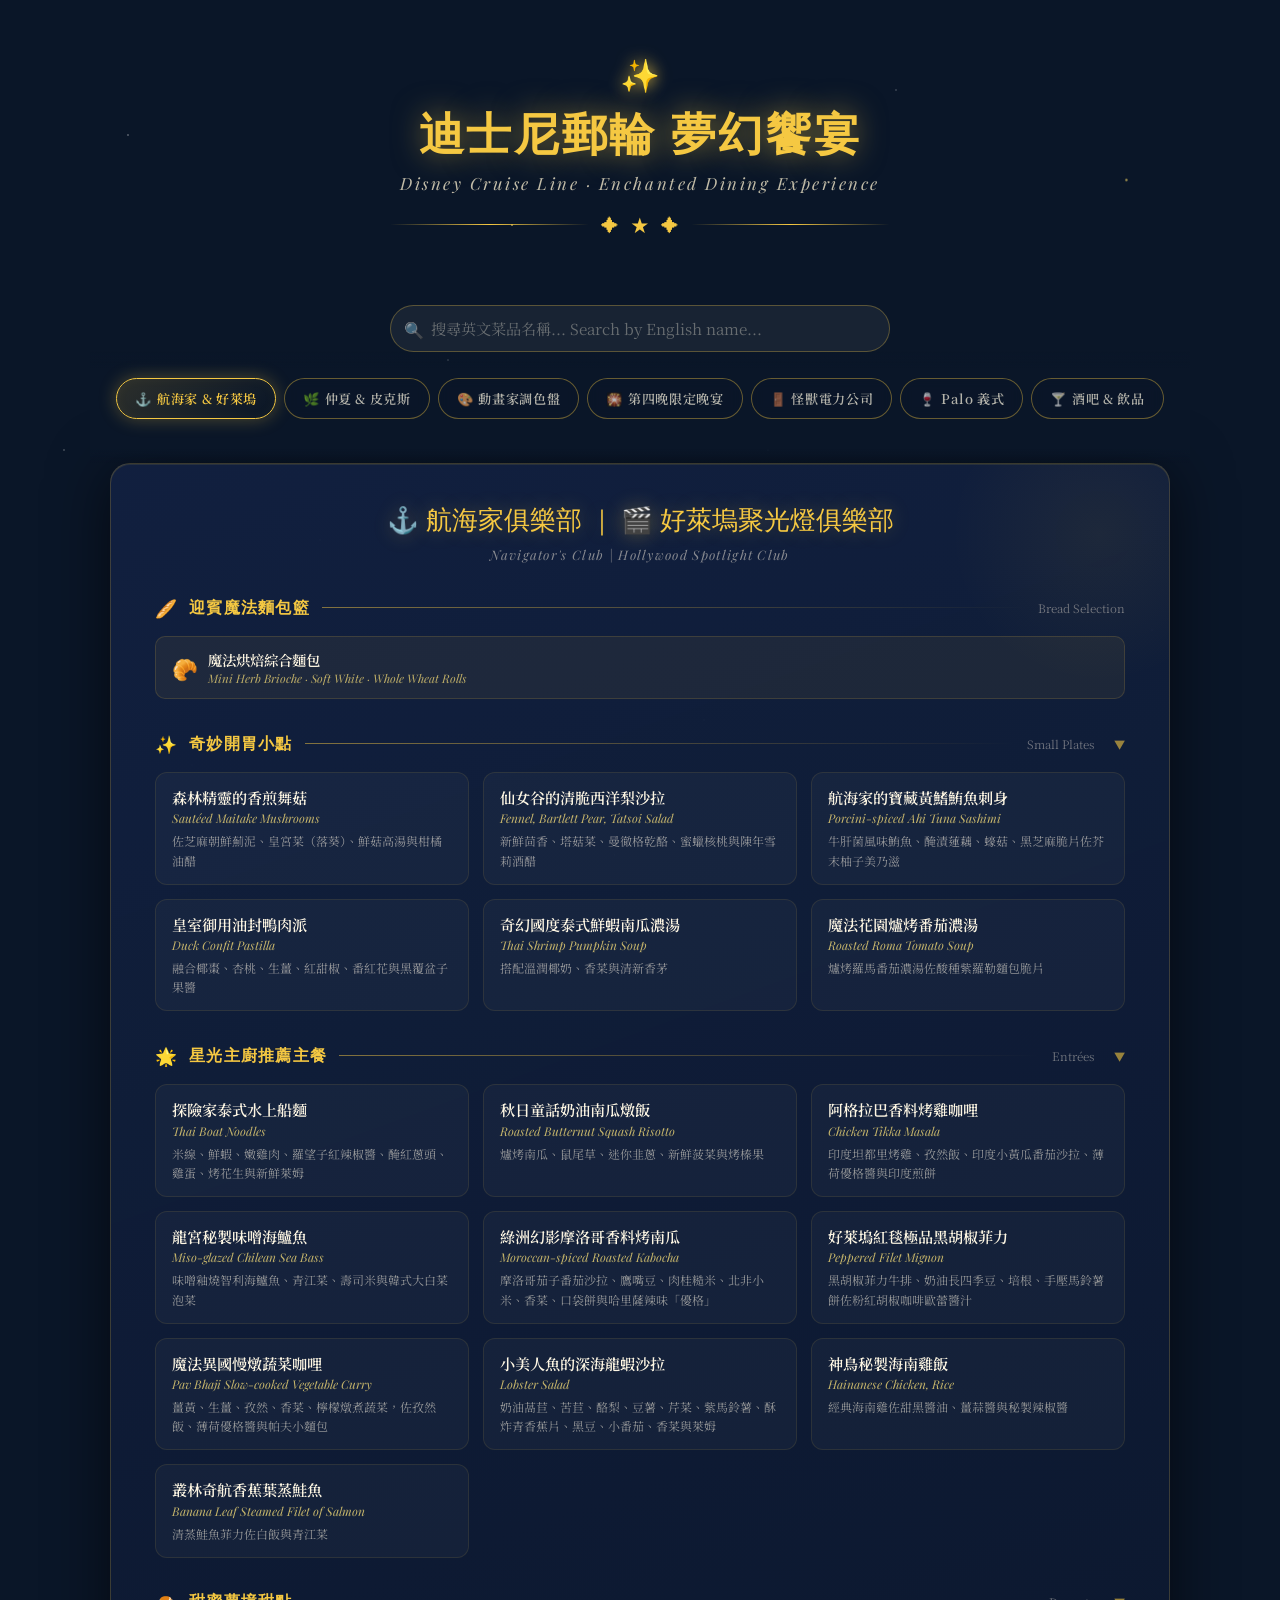
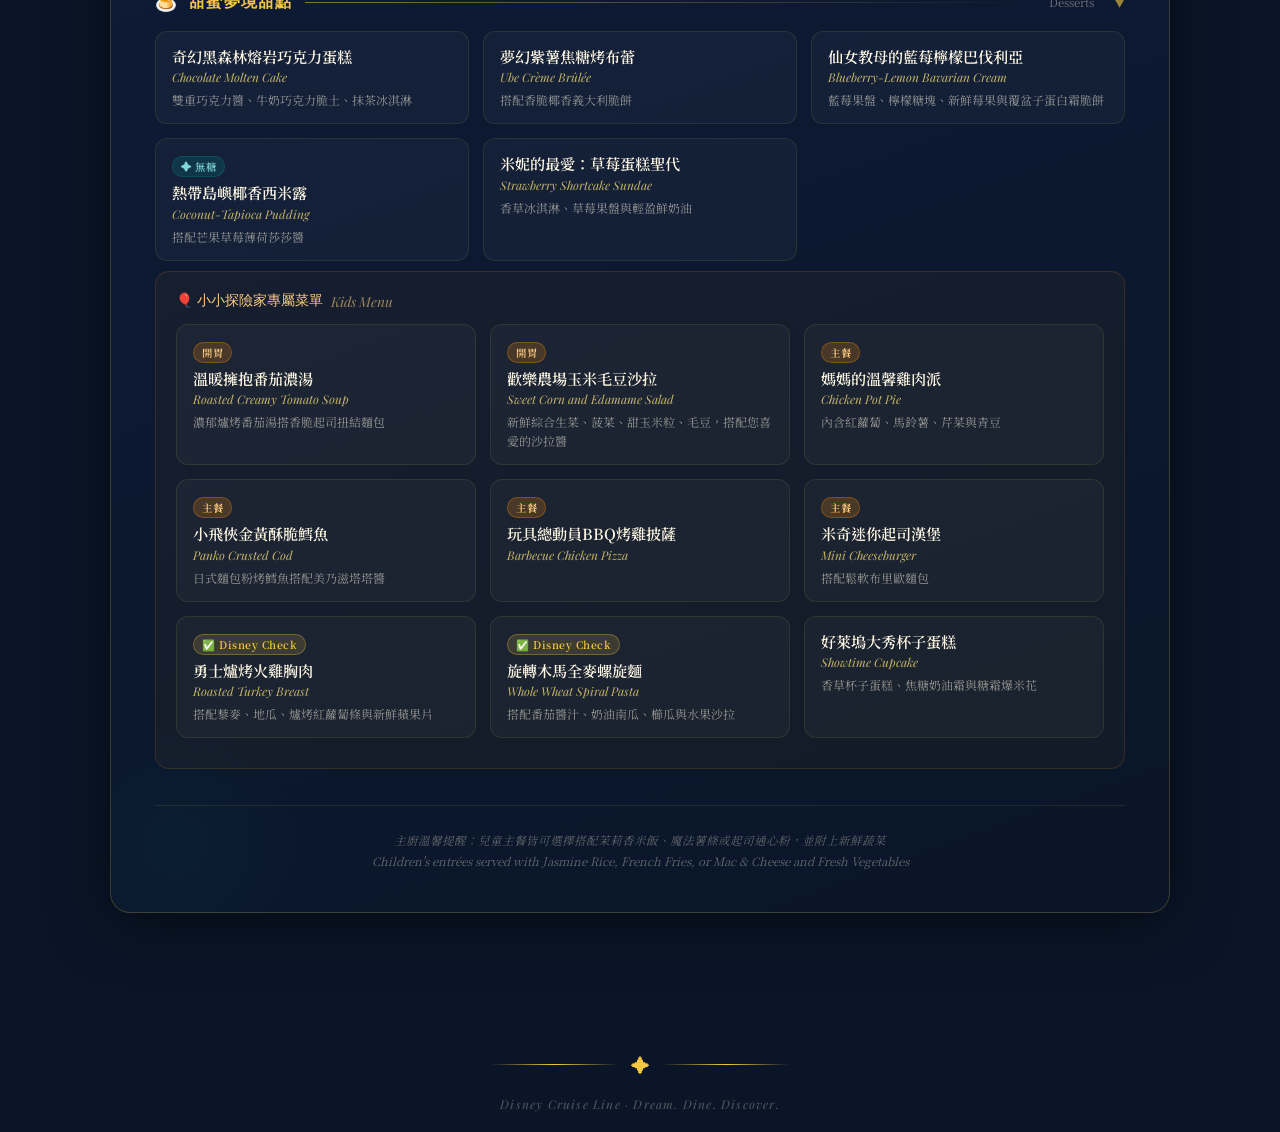
==== commit 0a213910: "Add files via upload" ====
--- a/index.html
+++ b/index.html
@@ -1,60 +1,6573 @@
-<!doctype html>
-<html lang="zh-Hant">
+<!DOCTYPE html>
+<html lang="zh-TW">
 <head>
-  <meta charset="utf-8" />
-  <meta name="viewport" content="width=device-width, initial-scale=1" />
-  <title>Disney Adventure 房號 定位標示工具</title>
-  <link rel="stylesheet" href="./styles.css?v=20260515-2" />
+<meta charset="UTF-8">
+<meta name="viewport" content="width=device-width, initial-scale=1.0">
+<title>迪士尼郵輪 夢幻饗宴菜單</title>
+<link href="https://fonts.googleapis.com/css2?family=Cinzel+Decorative:wght@400;700;900&family=Playfair+Display:ital,wght@0,400;0,600;1,400&family=Noto+Serif+TC:wght@300;400;600&display=swap" rel="stylesheet">
+<style>
+  :root {
+    --gold: #F5C842;
+    --gold-light: #FFE57A;
+    --gold-dark: #C9932A;
+    --navy: #0A1628;
+    --navy-mid: #122040;
+    --navy-light: #1A3060;
+    --cream: #FDF6E3;
+    --cream-dark: #F0E6C8;
+    --red: #C8102E;
+    --teal: #008B8B;
+    --star: #FFD700;
+  }
+
+  * { margin: 0; padding: 0; box-sizing: border-box; }
+
+  body {
+    font-family: 'Noto Serif TC', serif;
+    background: var(--navy);
+    color: var(--cream);
+    min-height: 100vh;
+    overflow-x: hidden;
+  }
+
+  /* Starfield background */
+  body::before {
+    content: '';
+    position: fixed;
+    inset: 0;
+    background-image:
+      radial-gradient(1px 1px at 10% 15%, rgba(255,255,255,0.8) 0%, transparent 100%),
+      radial-gradient(1px 1px at 25% 60%, rgba(255,255,255,0.6) 0%, transparent 100%),
+      radial-gradient(1.5px 1.5px at 40% 25%, rgba(255,220,100,0.9) 0%, transparent 100%),
+      radial-gradient(1px 1px at 55% 80%, rgba(255,255,255,0.7) 0%, transparent 100%),
+      radial-gradient(1px 1px at 70% 10%, rgba(255,255,255,0.5) 0%, transparent 100%),
+      radial-gradient(1.5px 1.5px at 80% 45%, rgba(255,220,100,0.8) 0%, transparent 100%),
+      radial-gradient(1px 1px at 90% 70%, rgba(255,255,255,0.6) 0%, transparent 100%),
+      radial-gradient(1px 1px at 15% 85%, rgba(255,255,255,0.4) 0%, transparent 100%),
+      radial-gradient(1px 1px at 60% 50%, rgba(255,255,255,0.5) 0%, transparent 100%),
+      radial-gradient(1px 1px at 35% 40%, rgba(255,255,255,0.7) 0%, transparent 100%),
+      radial-gradient(1px 1px at 75% 90%, rgba(255,255,255,0.3) 0%, transparent 100%),
+      radial-gradient(1px 1px at 5% 50%, rgba(255,255,255,0.6) 0%, transparent 100%),
+      radial-gradient(2px 2px at 88% 20%, rgba(255,220,100,0.7) 0%, transparent 100%),
+      radial-gradient(1px 1px at 48% 95%, rgba(255,255,255,0.4) 0%, transparent 100%);
+    pointer-events: none;
+    z-index: 0;
+    animation: twinkle 6s ease-in-out infinite alternate;
+  }
+
+  @keyframes twinkle {
+    0% { opacity: 0.6; }
+    100% { opacity: 1; }
+  }
+
+  .page-wrapper {
+    position: relative;
+    z-index: 1;
+    max-width: 1100px;
+    margin: 0 auto;
+    padding: 0 20px 60px;
+  }
+
+  /* ===== HEADER ===== */
+  .site-header {
+    text-align: center;
+    padding: 50px 20px 30px;
+    position: relative;
+  }
+
+  .magic-wand {
+    font-size: 2rem;
+    display: inline-block;
+    animation: wand-sparkle 2s ease-in-out infinite;
+    filter: drop-shadow(0 0 8px var(--gold));
+  }
+
+  @keyframes wand-sparkle {
+    0%, 100% { transform: rotate(-10deg) scale(1); filter: drop-shadow(0 0 8px var(--gold)); }
+    50% { transform: rotate(10deg) scale(1.15); filter: drop-shadow(0 0 18px var(--gold-light)); }
+  }
+
+  .site-header h1 {
+    font-family: 'Cinzel Decorative', serif;
+    font-size: clamp(1.6rem, 4vw, 2.8rem);
+    color: var(--gold);
+    text-shadow: 0 0 30px rgba(245,200,66,0.5), 2px 2px 0 var(--navy);
+    letter-spacing: 0.06em;
+    margin: 12px 0 6px;
+    line-height: 1.3;
+  }
+
+  .site-header .subtitle {
+    font-family: 'Playfair Display', serif;
+    font-style: italic;
+    color: var(--cream-dark);
+    font-size: clamp(0.85rem, 2vw, 1.05rem);
+    letter-spacing: 0.15em;
+    opacity: 0.8;
+  }
+
+  .golden-divider {
+    display: flex;
+    align-items: center;
+    gap: 12px;
+    justify-content: center;
+    margin: 18px auto;
+    max-width: 500px;
+  }
+
+  .golden-divider span.line {
+    flex: 1;
+    height: 1px;
+    background: linear-gradient(90deg, transparent, var(--gold), transparent);
+  }
+
+  .golden-divider span.star {
+    color: var(--gold);
+    font-size: 1.1rem;
+    animation: spin-star 8s linear infinite;
+  }
+
+  @keyframes spin-star {
+    from { transform: rotate(0deg); }
+    to { transform: rotate(360deg); }
+  }
+
+  /* ===== TABS ===== */
+  .tabs-nav {
+    display: flex;
+    justify-content: center;
+    gap: 8px;
+    flex-wrap: wrap;
+    margin-bottom: 30px;
+  }
+
+  .tab-btn {
+    font-family: 'Noto Serif TC', serif;
+    font-size: 0.82rem;
+    font-weight: 600;
+    letter-spacing: 0.05em;
+    padding: 10px 18px;
+    border: 1.5px solid rgba(245,200,66,0.4);
+    border-radius: 40px;
+    background: rgba(10,22,40,0.7);
+    color: rgba(253,246,227,0.7);
+    cursor: pointer;
+    transition: all 0.35s ease;
+    backdrop-filter: blur(6px);
+    position: relative;
+    overflow: hidden;
+  }
+
+  .tab-btn::before {
+    content: '';
+    position: absolute;
+    inset: 0;
+    background: linear-gradient(135deg, rgba(245,200,66,0.15), transparent);
+    opacity: 0;
+    transition: opacity 0.35s;
+  }
+
+  .tab-btn:hover::before,
+  .tab-btn.active::before { opacity: 1; }
+
+  .tab-btn.active {
+    border-color: var(--gold);
+    color: var(--gold);
+    box-shadow: 0 0 18px rgba(245,200,66,0.3), inset 0 0 12px rgba(245,200,66,0.05);
+  }
+
+  .tab-btn .tab-icon { margin-right: 5px; }
+
+  /* ===== PANEL ===== */
+  .tab-panel {
+    display: none;
+    animation: fadeInPanel 0.5s ease forwards;
+  }
+
+  .tab-panel.active { display: block; }
+
+  @keyframes fadeInPanel {
+    from { opacity: 0; transform: translateY(12px); }
+    to { opacity: 1; transform: translateY(0); }
+  }
+
+  /* ===== MENU CARD ===== */
+  .menu-card {
+    background: linear-gradient(160deg, rgba(18,32,64,0.95) 0%, rgba(10,22,40,0.98) 100%);
+    border: 1px solid rgba(245,200,66,0.2);
+    border-radius: 20px;
+    padding: 40px 44px;
+    box-shadow: 0 8px 60px rgba(0,0,0,0.6), inset 0 1px 0 rgba(245,200,66,0.1);
+    position: relative;
+    overflow: hidden;
+  }
+
+  .menu-card::before {
+    content: '';
+    position: absolute;
+    top: -80px; right: -80px;
+    width: 300px; height: 300px;
+    border-radius: 50%;
+    background: radial-gradient(circle, rgba(245,200,66,0.06) 0%, transparent 70%);
+    pointer-events: none;
+  }
+
+  .menu-card::after {
+    content: '';
+    position: absolute;
+    bottom: -60px; left: -60px;
+    width: 250px; height: 250px;
+    border-radius: 50%;
+    background: radial-gradient(circle, rgba(0,139,139,0.06) 0%, transparent 70%);
+    pointer-events: none;
+  }
+
+  .restaurant-title {
+    font-family: 'Cinzel Decorative', serif;
+    font-size: clamp(1.1rem, 2.5vw, 1.6rem);
+    color: var(--gold);
+    text-align: center;
+    margin-bottom: 6px;
+    line-height: 1.4;
+    text-shadow: 0 0 20px rgba(245,200,66,0.3);
+  }
+
+  .restaurant-en {
+    font-family: 'Playfair Display', serif;
+    font-style: italic;
+    color: rgba(253,246,227,0.5);
+    font-size: 0.82rem;
+    text-align: center;
+    letter-spacing: 0.1em;
+    margin-bottom: 28px;
+  }
+
+  /* ===== SECTION HEADERS ===== */
+  .section-header {
+    display: flex;
+    align-items: center;
+    gap: 12px;
+    margin: 32px 0 16px;
+  }
+
+  .section-header h2 {
+    font-family: 'Cinzel Decorative', serif;
+    font-size: clamp(0.78rem, 1.8vw, 1rem);
+    color: var(--gold);
+    letter-spacing: 0.08em;
+    white-space: nowrap;
+  }
+
+  .section-header .sec-line {
+    flex: 1;
+    height: 1px;
+    background: linear-gradient(90deg, rgba(245,200,66,0.5), transparent);
+  }
+
+  .section-icon { font-size: 1.1rem; }
+
+  /* ===== MENU ITEMS ===== */
+  .menu-grid {
+    display: grid;
+    grid-template-columns: repeat(auto-fill, minmax(280px, 1fr));
+    gap: 14px;
+    margin-bottom: 10px;
+  }
+
+  .menu-item {
+    background: rgba(255,255,255,0.03);
+    border: 1px solid rgba(245,200,66,0.1);
+    border-radius: 12px;
+    padding: 14px 16px;
+    transition: all 0.3s ease;
+    cursor: default;
+  }
+
+  @media (hover: hover) {
+    .menu-item:hover {
+      background: rgba(245,200,66,0.06);
+      border-color: rgba(245,200,66,0.3);
+      transform: translateY(-2px);
+      box-shadow: 0 6px 20px rgba(0,0,0,0.3);
+    }
+  }
+
+  .menu-item:active {
+    background: rgba(245,200,66,0.08);
+    border-color: rgba(245,200,66,0.25);
+  }
+
+  .item-name-zh {
+    font-size: 0.95rem;
+    font-weight: 600;
+    color: var(--cream);
+    margin-bottom: 2px;
+    line-height: 1.4;
+  }
+
+  .item-name-en {
+    font-family: 'Playfair Display', serif;
+    font-style: italic;
+    font-size: 0.75rem;
+    color: var(--gold-light);
+    opacity: 0.75;
+    margin-bottom: 5px;
+  }
+
+  .item-desc {
+    font-size: 0.75rem;
+    color: rgba(253,246,227,0.55);
+    line-height: 1.6;
+  }
+
+  /* Note tags */
+  .note-tag {
+    display: inline-block;
+    font-size: 0.65rem;
+    padding: 2px 8px;
+    border-radius: 20px;
+    margin-bottom: 5px;
+    font-weight: 600;
+    letter-spacing: 0.05em;
+  }
+
+  .note-tag.pork { background: rgba(200,16,46,0.2); color: #ff8098; border: 1px solid rgba(200,16,46,0.3); }
+  .note-tag.veg { background: rgba(50,180,80,0.15); color: #90e0a0; border: 1px solid rgba(50,180,80,0.3); }
+  .note-tag.no-sugar { background: rgba(0,139,139,0.2); color: #80d8d8; border: 1px solid rgba(0,139,139,0.3); }
+  .note-tag.kids { background: rgba(255,140,0,0.2); color: #ffcc80; border: 1px solid rgba(255,140,0,0.3); }
+  .note-tag.disney-check { background: rgba(245,200,66,0.15); color: var(--gold); border: 1px solid rgba(245,200,66,0.3); }
+
+  /* Bread section special */
+  .bread-row {
+    display: flex;
+    align-items: center;
+    gap: 10px;
+    background: rgba(245,200,66,0.06);
+    border: 1px solid rgba(245,200,66,0.15);
+    border-radius: 10px;
+    padding: 12px 16px;
+    margin-bottom: 6px;
+  }
+
+  .bread-icon { font-size: 1.3rem; }
+
+  .bread-info .name { font-size: 0.9rem; font-weight: 600; color: var(--cream); }
+  .bread-info .en { font-family: 'Playfair Display', serif; font-style: italic; font-size: 0.73rem; color: var(--gold-light); opacity: 0.7; }
+
+  /* Kids section */
+  .kids-section {
+    background: rgba(255,140,0,0.04);
+    border: 1px solid rgba(255,140,0,0.15);
+    border-radius: 14px;
+    padding: 20px;
+    margin-top: 10px;
+  }
+
+  .kids-header {
+    font-family: 'Cinzel Decorative', serif;
+    font-size: 0.85rem;
+    color: #ffcc80;
+    margin-bottom: 14px;
+    display: flex;
+    align-items: center;
+    gap: 8px;
+  }
+
+  /* Footer note */
+  .menu-footer {
+    text-align: center;
+    margin-top: 36px;
+    padding-top: 24px;
+    border-top: 1px solid rgba(245,200,66,0.1);
+  }
+
+  .menu-footer p {
+    font-size: 0.72rem;
+    color: rgba(253,246,227,0.35);
+    line-height: 1.8;
+    font-style: italic;
+  }
+
+  /* Collapsible sections */
+  .section-toggle {
+    cursor: pointer;
+    -webkit-tap-highlight-color: transparent;
+    user-select: none;
+  }
+
+  .section-toggle .toggle-arrow {
+    font-size: 0.7rem;
+    color: var(--gold);
+    opacity: 0.6;
+    transition: transform 0.3s ease;
+    margin-left: auto;
+    padding-left: 8px;
+  }
+
+  .section-toggle.collapsed .toggle-arrow {
+    transform: rotate(-90deg);
+  }
+
+  .section-content {
+    max-height: 5000px;
+    overflow: hidden;
+    transition: max-height 0.4s ease, opacity 0.3s ease;
+    opacity: 1;
+  }
+
+  .section-content.collapsed {
+    max-height: 0;
+    opacity: 0;
+  }
+
+  /* Back to top button */
+  .back-to-top {
+    display: none;
+    position: fixed;
+    bottom: 24px;
+    right: 20px;
+    z-index: 200;
+    width: 44px;
+    height: 44px;
+    border-radius: 50%;
+    border: 1.5px solid rgba(245,200,66,0.5);
+    background: rgba(10,22,40,0.9);
+    color: var(--gold);
+    font-size: 1.2rem;
+    cursor: pointer;
+    backdrop-filter: blur(8px);
+    box-shadow: 0 4px 16px rgba(0,0,0,0.4);
+    transition: all 0.3s ease;
+    align-items: center;
+    justify-content: center;
+  }
+
+  .back-to-top.visible {
+    display: flex;
+  }
+
+  /* Sticky tabs for mobile */
+  .tabs-nav-wrapper {
+    position: sticky;
+    top: 0;
+    z-index: 100;
+    background: linear-gradient(180deg, var(--navy) 0%, var(--navy) 85%, transparent 100%);
+    padding: 10px 0 14px;
+    margin: 0 -20px;
+    padding-left: 20px;
+    padding-right: 20px;
+  }
+
+  /* Responsive */
+  @media (max-width: 600px) {
+    html { font-size: 16px; -webkit-text-size-adjust: 100%; }
+
+    .page-wrapper { padding: 0 10px 40px; }
+
+    .site-header { padding: 24px 10px 14px; }
+    .site-header h1 { font-size: 1.35rem; }
+    .site-header .subtitle { font-size: 0.78rem; letter-spacing: 0.08em; }
+    .golden-divider { margin: 10px auto; }
+
+    .tabs-nav-wrapper {
+      margin: 0 -10px;
+      padding: 8px 0 10px;
+      overflow-x: auto;
+      -webkit-overflow-scrolling: touch;
+      scrollbar-width: none;
+    }
+    .tabs-nav-wrapper::-webkit-scrollbar { display: none; }
+
+    .tabs-nav {
+      flex-wrap: nowrap;
+      justify-content: flex-start;
+      gap: 8px;
+      padding: 0 10px;
+      min-width: max-content;
+    }
+
+    .tab-btn {
+      font-size: 0.82rem;
+      padding: 10px 16px;
+      white-space: nowrap;
+      min-height: 44px;
+      display: flex;
+      align-items: center;
+    }
+
+    .menu-card {
+      padding: 18px 12px;
+      border-radius: 14px;
+      border: none;
+      box-shadow: 0 4px 30px rgba(0,0,0,0.4);
+    }
+
+    .menu-grid { grid-template-columns: 1fr; gap: 8px; }
+
+    .menu-item {
+      padding: 12px 14px;
+      border-radius: 10px;
+    }
+    .item-name-zh { font-size: 1rem; margin-bottom: 1px; }
+    .item-name-en { font-size: 0.78rem; margin-bottom: 4px; }
+    .item-desc { font-size: 0.8rem; line-height: 1.7; color: rgba(253,246,227,0.6); }
+
+    .restaurant-title { font-size: 1.05rem; margin-bottom: 4px; }
+    .restaurant-en { font-size: 0.75rem; margin-bottom: 20px; }
+
+    .section-header {
+      margin: 24px 0 12px;
+      padding: 8px 0;
+      border-bottom: 1px solid rgba(245,200,66,0.15);
+    }
+    .section-header h2 { font-size: 0.88rem; }
+    .section-header .sec-line { display: none; }
+    .section-header small:not(.price-tag) { display: none; }
+
+    .bread-row { padding: 10px 12px; }
+    .kids-section { padding: 14px 10px; border-radius: 10px; }
+    .kids-header { font-size: 0.9rem; }
+
+    .note-tag { font-size: 0.68rem; padding: 3px 10px; }
+
+    .menu-footer { margin-top: 24px; padding-top: 16px; }
+    .menu-footer p { font-size: 0.78rem; }
+
+    .back-to-top { bottom: 20px; right: 16px; }
+  }
+
+  /* Sparkle animation on hover for items */
+  @keyframes shimmer {
+    0% { background-position: -200% center; }
+    100% { background-position: 200% center; }
+  }
+
+  .section-divider {
+    display: flex;
+    align-items: center;
+    gap: 8px;
+    margin: 8px 0 14px;
+    opacity: 0.5;
+  }
+  .section-divider span { flex:1; height:1px; background: rgba(245,200,66,0.3); }
+  .section-divider i { font-size: 0.6rem; color: var(--gold); }
+
+  /* ===== PRICE TAG ===== */
+  .item-price {
+    font-family: 'Playfair Display', serif;
+    font-size: 0.82rem;
+    font-weight: 600;
+    color: var(--gold);
+    margin-top: 4px;
+    letter-spacing: 0.03em;
+  }
+
+  /* ===== SUB-TABS (within a tab panel) ===== */
+  .sub-tabs {
+    display: flex;
+    gap: 6px;
+    flex-wrap: wrap;
+    justify-content: center;
+    margin-bottom: 24px;
+  }
+
+  .sub-tab-btn {
+    font-family: 'Noto Serif TC', serif;
+    font-size: 0.75rem;
+    font-weight: 600;
+    padding: 7px 14px;
+    border: 1px solid rgba(245,200,66,0.3);
+    border-radius: 24px;
+    background: rgba(10,22,40,0.6);
+    color: rgba(253,246,227,0.6);
+    cursor: pointer;
+    transition: all 0.3s ease;
+    white-space: nowrap;
+  }
+
+  .sub-tab-btn.active {
+    border-color: var(--gold);
+    color: var(--gold);
+    background: rgba(245,200,66,0.1);
+  }
+
+  .sub-panel { display: none; }
+  .sub-panel.active { display: block; }
+
+  /* Price note / set menu banner */
+  .set-price-banner {
+    text-align: center;
+    padding: 12px 16px;
+    background: rgba(245,200,66,0.08);
+    border: 1px solid rgba(245,200,66,0.2);
+    border-radius: 12px;
+    margin-bottom: 20px;
+  }
+
+  .set-price-banner .price-main {
+    font-family: 'Cinzel Decorative', serif;
+    font-size: 1.1rem;
+    color: var(--gold);
+  }
+
+  .set-price-banner .price-note {
+    font-size: 0.75rem;
+    color: rgba(253,246,227,0.5);
+    margin-top: 4px;
+    line-height: 1.5;
+  }
+
+  /* Pairing options */
+  .pairing-grid {
+    display: grid;
+    grid-template-columns: repeat(auto-fill, minmax(200px, 1fr));
+    gap: 10px;
+    margin-bottom: 20px;
+  }
+
+  .pairing-card {
+    background: rgba(139,69,19,0.08);
+    border: 1px solid rgba(245,200,66,0.15);
+    border-radius: 10px;
+    padding: 12px 14px;
+    text-align: center;
+  }
+
+  .pairing-card .pairing-name { font-size: 0.85rem; font-weight: 600; color: var(--cream); margin-bottom: 2px; }
+  .pairing-card .pairing-en { font-family: 'Playfair Display', serif; font-style: italic; font-size: 0.72rem; color: var(--gold-light); opacity: 0.7; margin-bottom: 4px; }
+  .pairing-card .pairing-price { font-family: 'Playfair Display', serif; font-size: 0.82rem; color: var(--gold); font-weight: 600; }
+
+  /* Sauce list inline */
+  .sauce-list {
+    font-size: 0.8rem;
+    color: rgba(253,246,227,0.6);
+    line-height: 1.8;
+    padding: 10px 14px;
+    background: rgba(245,200,66,0.04);
+    border-radius: 10px;
+    margin-bottom: 10px;
+  }
+
+  /* ===== SEARCH BAR ===== */
+  .search-wrapper {
+    position: sticky;
+    top: 0;
+    z-index: 1001;
+    background: linear-gradient(180deg, var(--navy) 0%, var(--navy) 80%, transparent 100%);
+    padding: 20px 0 16px;
+    margin: 0 -20px;
+    padding-left: 20px;
+    padding-right: 20px;
+  }
+
+  .search-container {
+    max-width: 500px;
+    margin: 0 auto;
+    position: relative;
+  }
+
+  .search-input {
+    width: 100%;
+    padding: 12px 16px 12px 40px;
+    font-family: 'Noto Serif TC', serif;
+    font-size: 0.95rem;
+    background: rgba(253,246,227,0.06);
+    border: 1.5px solid rgba(245,200,66,0.3);
+    border-radius: 25px;
+    color: var(--cream);
+    transition: all 0.3s ease;
+    box-shadow: inset 0 0 0 0 rgba(245,200,66,0.1);
+  }
+
+  .search-input::placeholder {
+    color: rgba(253,246,227,0.35);
+  }
+
+  .search-input:focus {
+    outline: none;
+    border-color: var(--gold);
+    background: rgba(253,246,227,0.1);
+    box-shadow: 0 0 20px rgba(245,200,66,0.2), inset 0 0 0 3px rgba(245,200,66,0.05);
+  }
+
+  .search-icon {
+    position: absolute;
+    left: 14px;
+    top: 50%;
+    transform: translateY(-50%);
+    color: var(--gold);
+    opacity: 0.6;
+    pointer-events: none;
+  }
+
+  .search-wrapper-inner {
+    position: relative;
+  }
+
+  /* Search Results */
+  .search-results-panel {
+    display: none;
+    position: absolute;
+    top: 100%;
+    left: 0;
+    right: 0;
+    width: 100%;
+    max-height: 70vh;
+    overflow-y: auto;
+    background: linear-gradient(160deg, rgba(18,32,64,0.98) 0%, rgba(10,22,40,0.98) 100%);
+    border: 1.5px solid rgba(245,200,66,0.4);
+    border-radius: 20px;
+    padding: 24px;
+    box-shadow: 0 12px 60px rgba(0,0,0,0.8), inset 0 1px 0 rgba(245,200,66,0.15);
+    z-index: 1000;
+    margin-top: 4px;
+    opacity: 0;
+    visibility: hidden;
+    transition: opacity 0.3s ease, visibility 0.3s ease;
+  }
+
+  .search-results-panel.active {
+    display: block;
+    opacity: 1;
+    visibility: visible;
+  }
+
+  .search-results-header {
+    font-family: 'Cinzel Decorative', serif;
+    font-size: 1.2rem;
+    color: var(--gold);
+    margin-bottom: 16px;
+    display: flex;
+    align-items: center;
+    justify-content: space-between;
+  }
+
+  .search-results-count {
+    font-size: 0.85rem;
+    color: rgba(253,246,227,0.6);
+    font-family: 'Noto Serif TC', serif;
+  }
+
+  .search-result-item {
+    background: rgba(255,255,255,0.03);
+    border: 1px solid rgba(245,200,66,0.15);
+    border-radius: 12px;
+    padding: 16px;
+    margin-bottom: 12px;
+    transition: all 0.3s ease;
+    cursor: pointer;
+  }
+
+  .search-result-item:hover {
+    background: rgba(245,200,66,0.08);
+    border-color: rgba(245,200,66,0.3);
+    transform: translateX(4px);
+  }
+
+  .search-result-restaurant {
+    font-family: 'Cinzel Decorative', serif;
+    font-size: 0.95rem;
+    color: var(--gold);
+    margin-bottom: 6px;
+  }
+
+  .search-result-en {
+    font-family: 'Playfair Display', serif;
+    font-style: italic;
+    font-size: 0.87rem;
+    color: var(--gold-light);
+    opacity: 0.8;
+    margin-bottom: 4px;
+  }
+
+  .search-result-zh {
+    font-size: 0.9rem;
+    color: var(--cream);
+    margin-bottom: 4px;
+    font-weight: 500;
+  }
+
+  .search-result-desc {
+    font-size: 0.8rem;
+    color: rgba(253,246,227,0.55);
+    line-height: 1.5;
+  }
+
+  .search-no-results {
+    text-align: center;
+    padding: 32px 20px;
+    color: rgba(253,246,227,0.5);
+  }
+
+  .search-no-results-icon {
+    font-size: 2rem;
+    margin-bottom: 12px;
+  }
+
+  .search-close-btn {
+    background: none;
+    border: none;
+    color: rgba(253,246,227,0.5);
+    font-size: 1.5rem;
+    cursor: pointer;
+    padding: 0;
+    width: 28px;
+    height: 28px;
+    display: flex;
+    align-items: center;
+    justify-content: center;
+    transition: all 0.3s ease;
+  }
+
+  .search-close-btn:hover {
+    color: var(--gold);
+    transform: scale(1.1);
+  }
+
+  @media (max-width: 600px) {
+    .search-wrapper {
+      padding: 12px 0 10px;
+      margin: 0 -10px;
+      padding-left: 10px;
+      padding-right: 10px;
+    }
+
+    .search-results-panel {
+      top: 100%;
+      left: 50%;
+      transform: translateX(-50%);
+      width: 100%;
+      max-height: 60vh;
+      padding: 16px;
+      margin-top: 8px;
+    }
+
+    .search-input {
+      font-size: 0.88rem;
+      padding: 10px 14px 10px 36px;
+    }
+
+    .search-icon {
+      left: 12px;
+    }
+
+    .search-result-item {
+      padding: 12px;
+      margin-bottom: 10px;
+    }
+
+    .search-result-restaurant {
+      font-size: 0.88rem;
+    }
+
+    .search-result-en {
+      font-size: 0.8rem;
+    }
+
+    .search-result-zh {
+      font-size: 0.85rem;
+    }
+
+    .sub-tabs { gap: 6px; }
+    .sub-tab-btn { font-size: 0.75rem; padding: 8px 12px; min-height: 38px; }
+    .pairing-grid { grid-template-columns: 1fr; }
+    .set-price-banner .price-main { font-size: 1rem; }
+  }
+</style>
 </head>
 <body>
-<header class="hero">
-  <div>
-    <p class="eyebrow">Disney Adventure Cabin Locator</p>
-    <h1>Disney Adventure 房號 定位標示工具</h1>
-    <p class="subtitle">輸入多個房號後自動分 Deck 顯示，點選房號可在完整甲板圖中定位；手機上可用縮放與拖曳快速查看。</p>
+<div class="page-wrapper">
+
+  <!-- HEADER -->
+  <header class="site-header">
+    <div class="magic-wand">✨</div>
+    <h1>迪士尼郵輪 夢幻饗宴</h1>
+    <p class="subtitle">Disney Cruise Line · Enchanted Dining Experience</p>
+    <div class="golden-divider">
+      <span class="line"></span>
+      <span class="star">✦</span>
+      <span class="star" style="animation-delay:1s">★</span>
+      <span class="star" style="animation-delay:2s">✦</span>
+      <span class="line"></span>
+    </div>
+  </header>
+
+  <!-- SEARCH BAR -->
+  <div class="search-wrapper">
+    <div class="search-container">
+      <div class="search-wrapper-inner">
+        <span class="search-icon">🔍</span>
+        <input type="text" id="searchInput" class="search-input" placeholder="搜尋英文菜品名稱... Search by English name...">
+      </div>
+      <!-- SEARCH RESULTS PANEL -->
+      <div class="search-results-panel" id="searchResultsPanel">
+        <div class="search-results-header">
+          <span>🔎 搜尋結果</span>
+          <button class="search-close-btn" onclick="closeSearchResults()">✕</button>
+        </div>
+        <div id="searchResultsContainer"></div>
+      </div>
+    </div>
   </div>
-</header>
-
-<main class="layout">
-  <section class="card input-card">
-    <div class="input-main">
-      <label for="roomsInput">房號列表</label>
-      <textarea id="roomsInput" placeholder="例如：18206, 12259, 15110&#10;也可以一行一個並加備註：&#10;11200-美麗姊妹&#10;15646、15648 帥哥駕到"></textarea>
-      <div class="actions">
-        <button id="markBtn">高亮房間</button>
-        <button class="secondary" id="demoBtn">載入範例</button>
-        <button class="secondary" id="copyLinkBtn">複製查詢連結</button>
-        <button class="ghost" id="clearBtn">清空</button>
+
+  <!-- TABS NAV -->
+  <div class="tabs-nav-wrapper">
+  <nav class="tabs-nav">
+    <button class="tab-btn active" onclick="switchTab('nav')" data-tab="nav">
+      <span class="tab-icon">⚓</span>航海家 &amp; 好萊塢
+    </button>
+    <button class="tab-btn" onclick="switchTab('pixar')" data-tab="pixar">
+      <span class="tab-icon">🌿</span>仲夏 &amp; 皮克斯
+    </button>
+    <button class="tab-btn" onclick="switchTab('animator')" data-tab="animator">
+      <span class="tab-icon">🎨</span>動畫家調色盤
+    </button>
+    <button class="tab-btn" onclick="switchTab('night4')" data-tab="night4">
+      <span class="tab-icon">🎇</span>第四晚限定晚宴
+    </button>
+    <button class="tab-btn" onclick="switchTab('sulley')" data-tab="sulley">
+      <span class="tab-icon">🚪</span>怪獸電力公司
+    </button>
+    <button class="tab-btn" onclick="switchTab('palo')" data-tab="palo">
+      <span class="tab-icon">🍷</span>Palo 義式
+    </button>
+    <button class="tab-btn" onclick="switchTab('bev')" data-tab="bev">
+      <span class="tab-icon">🍸</span>酒吧 &amp; 飲品
+    </button>
+  </nav>
+  </div>
+
+  <!-- ===== TAB 1: Navigator + Hollywood ===== -->
+  <div class="tab-panel active" id="tab-nav">
+    <div class="menu-card">
+      <div class="restaurant-title">⚓ 航海家俱樂部 ｜ 🎬 好萊塢聚光燈俱樂部</div>
+      <div class="restaurant-en">Navigator's Club | Hollywood Spotlight Club</div>
+
+      <!-- Bread -->
+      <div class="section-header">
+        <span class="section-icon">🥖</span>
+        <h2>迎賓魔法麵包籃</h2>
+        <span class="sec-line"></span>
+        <small style="color:rgba(253,246,227,0.4);font-size:0.72rem">Bread Selection</small>
       </div>
-      <p class="input-hint">可貼上逗號、空格或換行分隔的房號；若寫成「房號-備註」會自動把備註帶入明細與地圖標籤。桌面可按 Ctrl / Cmd + Enter 查詢。</p>
+      <div class="bread-row">
+        <span class="bread-icon">🥐</span>
+        <div class="bread-info">
+          <div class="name">魔法烘焙綜合麵包</div>
+          <div class="en">Mini Herb Brioche · Soft White · Whole Wheat Rolls</div>
+        </div>
+      </div>
+
+      <!-- Small Plates -->
+      <div class="section-header section-toggle">
+        <span class="section-icon">✨</span>
+        <h2>奇妙開胃小點</h2>
+        <span class="sec-line"></span>
+        <small style="color:rgba(253,246,227,0.4);font-size:0.72rem">Small Plates</small>
+        <span class="toggle-arrow">▼</span>
+      </div>
+      <div class="menu-grid section-content">
+        <div class="menu-item">
+          <div class="item-name-zh">森林精靈的香煎舞菇</div>
+          <div class="item-name-en">Sautéed Maitake Mushrooms</div>
+          <div class="item-desc">佐芝麻朝鮮薊泥、皇宮菜（落葵）、鮮菇高湯與柑橘油醋</div>
+        </div>
+        <div class="menu-item">
+          <div class="item-name-zh">仙女谷的清脆西洋梨沙拉</div>
+          <div class="item-name-en">Fennel, Bartlett Pear, Tatsoi Salad</div>
+          <div class="item-desc">新鮮茴香、塔菇菜、曼徹格乾酪、蜜蠟核桃與陳年雪莉酒醋</div>
+        </div>
+        <div class="menu-item">
+          <div class="item-name-zh">航海家的寶藏黃鰭鮪魚刺身</div>
+          <div class="item-name-en">Porcini-spiced Ahi Tuna Sashimi</div>
+          <div class="item-desc">牛肝菌風味鮪魚、醃漬蓮藕、蠔菇、黑芝麻脆片佐芥末柚子美乃滋</div>
+        </div>
+        <div class="menu-item">
+          <div class="item-name-zh">皇室御用油封鴨肉派</div>
+          <div class="item-name-en">Duck Confit Pastilla</div>
+          <div class="item-desc">融合椰棗、杏桃、生薑、紅甜椒、番紅花與黑覆盆子果醬</div>
+        </div>
+        <div class="menu-item">
+          <div class="item-name-zh">奇幻國度泰式鮮蝦南瓜濃湯</div>
+          <div class="item-name-en">Thai Shrimp Pumpkin Soup</div>
+          <div class="item-desc">搭配溫潤椰奶、香菜與清新香茅</div>
+        </div>
+        <div class="menu-item">
+          <div class="item-name-zh">魔法花園爐烤番茄濃湯</div>
+          <div class="item-name-en">Roasted Roma Tomato Soup</div>
+          <div class="item-desc">爐烤羅馬番茄濃湯佐酸種紫羅勒麵包脆片</div>
+        </div>
+      </div>
+
+      <!-- Entrées -->
+      <div class="section-header section-toggle">
+        <span class="section-icon">🌟</span>
+        <h2>星光主廚推薦主餐</h2>
+        <span class="sec-line"></span>
+        <small style="color:rgba(253,246,227,0.4);font-size:0.72rem">Entrées</small>
+        <span class="toggle-arrow">▼</span>
+      </div>
+      <div class="menu-grid section-content">
+        <div class="menu-item">
+          <div class="item-name-zh">探險家泰式水上船麵</div>
+          <div class="item-name-en">Thai Boat Noodles</div>
+          <div class="item-desc">米線、鮮蝦、嫩雞肉、羅望子紅辣椒醬、醃紅蔥頭、雞蛋、烤花生與新鮮萊姆</div>
+        </div>
+        <div class="menu-item">
+          <div class="item-name-zh">秋日童話奶油南瓜燉飯</div>
+          <div class="item-name-en">Roasted Butternut Squash Risotto</div>
+          <div class="item-desc">爐烤南瓜、鼠尾草、迷你韭蔥、新鮮菠菜與烤榛果</div>
+        </div>
+        <div class="menu-item">
+          <div class="item-name-zh">阿格拉巴香料烤雞咖哩</div>
+          <div class="item-name-en">Chicken Tikka Masala</div>
+          <div class="item-desc">印度坦都里烤雞、孜然飯、印度小黃瓜番茄沙拉、薄荷優格醬與印度煎餅</div>
+        </div>
+        <div class="menu-item">
+          <div class="item-name-zh">龍宮秘製味噌海鱸魚</div>
+          <div class="item-name-en">Miso-glazed Chilean Sea Bass</div>
+          <div class="item-desc">味噌釉燒智利海鱸魚、青江菜、壽司米與韓式大白菜泡菜</div>
+        </div>
+        <div class="menu-item">
+          <div class="item-name-zh">綠洲幻影摩洛哥香料烤南瓜</div>
+          <div class="item-name-en">Moroccan-spiced Roasted Kabocha</div>
+          <div class="item-desc">摩洛哥茄子番茄沙拉、鷹嘴豆、肉桂糙米、北非小米、香菜、口袋餅與哈里薩辣味「優格」</div>
+        </div>
+        <div class="menu-item">
+          <div class="item-name-zh">好萊塢紅毯極品黑胡椒菲力</div>
+          <div class="item-name-en">Peppered Filet Mignon</div>
+          <div class="item-desc">黑胡椒菲力牛排、奶油長四季豆、培根、手壓馬鈴薯餅佐粉紅胡椒咖啡歐蕾醬汁</div>
+        </div>
+        <div class="menu-item">
+          <div class="item-name-zh">魔法異國慢燉蔬菜咖哩</div>
+          <div class="item-name-en">Pav Bhaji Slow-cooked Vegetable Curry</div>
+          <div class="item-desc">薑黃、生薑、孜然、香菜、檸檬燉煮蔬菜，佐孜然飯、薄荷優格醬與帕夫小麵包</div>
+        </div>
+        <div class="menu-item">
+          <div class="item-name-zh">小美人魚的深海龍蝦沙拉</div>
+          <div class="item-name-en">Lobster Salad</div>
+          <div class="item-desc">奶油萵苣、苦苣、酪梨、豆薯、芹菜、紫馬鈴薯、酥炸青香蕉片、黑豆、小番茄、香菜與萊姆</div>
+        </div>
+        <div class="menu-item">
+          <div class="item-name-zh">神鳥秘製海南雞飯</div>
+          <div class="item-name-en">Hainanese Chicken, Rice</div>
+          <div class="item-desc">經典海南雞佐甜黑醬油、薑蒜醬與秘製辣椒醬</div>
+        </div>
+        <div class="menu-item">
+          <div class="item-name-zh">叢林奇航香蕉葉蒸鮭魚</div>
+          <div class="item-name-en">Banana Leaf Steamed Filet of Salmon</div>
+          <div class="item-desc">清蒸鮭魚菲力佐白飯與青江菜</div>
+        </div>
+      </div>
+
+      <!-- Desserts -->
+      <div class="section-header section-toggle">
+        <span class="section-icon">🍮</span>
+        <h2>甜蜜夢境甜點</h2>
+        <span class="sec-line"></span>
+        <small style="color:rgba(253,246,227,0.4);font-size:0.72rem">Desserts</small>
+        <span class="toggle-arrow">▼</span>
+      </div>
+      <div class="menu-grid section-content">
+        <div class="menu-item">
+          <div class="item-name-zh">奇幻黑森林熔岩巧克力蛋糕</div>
+          <div class="item-name-en">Chocolate Molten Cake</div>
+          <div class="item-desc">雙重巧克力醬、牛奶巧克力脆土、抹茶冰淇淋</div>
+        </div>
+        <div class="menu-item">
+          <div class="item-name-zh">夢幻紫薯焦糖烤布蕾</div>
+          <div class="item-name-en">Ube Crème Brûlée</div>
+          <div class="item-desc">搭配香脆椰香義大利脆餅</div>
+        </div>
+        <div class="menu-item">
+          <div class="item-name-zh">仙女教母的藍莓檸檬巴伐利亞</div>
+          <div class="item-name-en">Blueberry-Lemon Bavarian Cream</div>
+          <div class="item-desc">藍莓果盤、檸檬糖塊、新鮮莓果與覆盆子蛋白霜脆餅</div>
+        </div>
+        <div class="menu-item">
+          <span class="note-tag no-sugar">✦ 無糖</span>
+          <div class="item-name-zh">熱帶島嶼椰香西米露</div>
+          <div class="item-name-en">Coconut-Tapioca Pudding</div>
+          <div class="item-desc">搭配芒果草莓薄荷莎莎醬</div>
+        </div>
+        <div class="menu-item">
+          <div class="item-name-zh">米妮的最愛：草莓蛋糕聖代</div>
+          <div class="item-name-en">Strawberry Shortcake Sundae</div>
+          <div class="item-desc">香草冰淇淋、草莓果盤與輕盈鮮奶油</div>
+        </div>
+      </div>
+
+      <!-- Kids -->
+      <div class="kids-section">
+        <div class="kids-header">🎈 小小探險家專屬菜單 <span style="font-family:'Playfair Display';font-style:italic;font-weight:400;color:rgba(255,204,128,0.6)">Kids Menu</span></div>
+        <div class="menu-grid">
+          <div class="menu-item">
+            <span class="note-tag kids">開胃</span>
+            <div class="item-name-zh">溫暖擁抱番茄濃湯</div>
+            <div class="item-name-en">Roasted Creamy Tomato Soup</div>
+            <div class="item-desc">濃郁爐烤番茄湯搭香脆起司扭結麵包</div>
+          </div>
+          <div class="menu-item">
+            <span class="note-tag kids">開胃</span>
+            <div class="item-name-zh">歡樂農場玉米毛豆沙拉</div>
+            <div class="item-name-en">Sweet Corn and Edamame Salad</div>
+            <div class="item-desc">新鮮綜合生菜、菠菜、甜玉米粒、毛豆，搭配您喜愛的沙拉醬</div>
+          </div>
+          <div class="menu-item">
+            <span class="note-tag kids">主餐</span>
+            <div class="item-name-zh">媽媽的溫馨雞肉派</div>
+            <div class="item-name-en">Chicken Pot Pie</div>
+            <div class="item-desc">內含紅蘿蔔、馬鈴薯、芹菜與青豆</div>
+          </div>
+          <div class="menu-item">
+            <span class="note-tag kids">主餐</span>
+            <div class="item-name-zh">小飛俠金黃酥脆鱈魚</div>
+            <div class="item-name-en">Panko Crusted Cod</div>
+            <div class="item-desc">日式麵包粉烤鱈魚搭配美乃滋塔塔醬</div>
+          </div>
+          <div class="menu-item">
+            <span class="note-tag kids">主餐</span>
+            <div class="item-name-zh">玩具總動員BBQ烤雞披薩</div>
+            <div class="item-name-en">Barbecue Chicken Pizza</div>
+          </div>
+          <div class="menu-item">
+            <span class="note-tag kids">主餐</span>
+            <div class="item-name-zh">米奇迷你起司漢堡</div>
+            <div class="item-name-en">Mini Cheeseburger</div>
+            <div class="item-desc">搭配鬆軟布里歐麵包</div>
+          </div>
+          <div class="menu-item">
+            <span class="note-tag disney-check">✅ Disney Check</span>
+            <div class="item-name-zh">勇士爐烤火雞胸肉</div>
+            <div class="item-name-en">Roasted Turkey Breast</div>
+            <div class="item-desc">搭配藜麥、地瓜、爐烤紅蘿蔔條與新鮮蘋果片</div>
+          </div>
+          <div class="menu-item">
+            <span class="note-tag disney-check">✅ Disney Check</span>
+            <div class="item-name-zh">旋轉木馬全麥螺旋麵</div>
+            <div class="item-name-en">Whole Wheat Spiral Pasta</div>
+            <div class="item-desc">搭配番茄醬汁、奶油南瓜、櫛瓜與水果沙拉</div>
+          </div>
+          <div class="menu-item">
+            <div class="item-name-zh">好萊塢大秀杯子蛋糕</div>
+            <div class="item-name-en">Showtime Cupcake</div>
+            <div class="item-desc">香草杯子蛋糕、焦糖奶油霜與糖霜爆米花</div>
+          </div>
+        </div>
+      </div>
+
+      <div class="menu-footer">
+        <p>主廚溫馨提醒：兒童主餐皆可選擇搭配茉莉香米飯、魔法薯條或起司通心粉，並附上新鮮蔬菜<br>
+        Children's entrées served with Jasmine Rice, French Fries, or Mac & Cheese and Fresh Vegetables</p>
+      </div>
     </div>
-  </section>
-
-  <section class="card status-card">
-    <div class="status-top">
-      <div id="summary" class="summary"><span class="pill neutral">尚未查詢</span></div>
-      <button class="secondary compact" id="jumpResultsBtn" type="button">查看明細</button>
+  </div>
+
+  <!-- ===== TAB 2: Enchanted Summer + Pixar ===== -->
+  <div class="tab-panel" id="tab-pixar">
+    <div class="menu-card">
+      <div class="restaurant-title">🌿 仲夏魔法餐廳 ｜ 🎈 皮克斯市集餐廳</div>
+      <div class="restaurant-en">Enchanted Summer Restaurant | Pixar Market Restaurant</div>
+
+      <div class="section-header">
+        <span class="section-icon">🥖</span>
+        <h2>迎賓魔法麵包籃</h2>
+        <span class="sec-line"></span>
+        <small style="color:rgba(253,246,227,0.4);font-size:0.72rem">Bread Selection</small>
+      </div>
+      <div class="bread-row">
+        <span class="bread-icon">🍵</span>
+        <div class="bread-info">
+          <div class="name">魔法烘焙綜合麵包</div>
+          <div class="en">Matcha Marble · Soft White · Whole Wheat Rolls</div>
+        </div>
+      </div>
+
+      <div class="section-header section-toggle">
+        <span class="section-icon">✨</span>
+        <h2>奇妙開胃小點</h2>
+        <span class="sec-line"></span>
+        <small style="color:rgba(253,246,227,0.4);font-size:0.72rem">Small Plates</small>
+        <span class="toggle-arrow">▼</span>
+      </div>
+      <div class="menu-grid section-content">
+        <div class="menu-item">
+          <div class="item-name-zh">盛夏微風青木瓜沙拉</div>
+          <div class="item-name-en">Green Papaya Salad</div>
+          <div class="item-desc">長豆、辣椒、小番茄，佐棕櫚糖萊姆醬</div>
+        </div>
+        <div class="menu-item">
+          <div class="item-name-zh">熱帶島嶼夏日生春捲</div>
+          <div class="item-name-en">Summer Roll</div>
+          <div class="item-desc">鮮蝦、冬粉、香菜、黃瓜、羅勒、奶油萵苣、烤芝麻，佐特製海鮮醬</div>
+        </div>
+        <div class="menu-item">
+          <div class="item-name-zh">小米主廚的松露牛肝菌福袋麵</div>
+          <div class="item-name-en">Porcini Sacchetti</div>
+          <div class="item-desc">牛肝菌義大利餃、瑞士與芳提娜乾酪、大蒜、百里香，佐普羅賽克氣泡酒醬汁</div>
+        </div>
+        <div class="menu-item">
+          <div class="item-name-zh">義大利風情風乾牛肉薄片</div>
+          <div class="item-name-en">Sliced Bresaola</div>
+          <div class="item-desc">搭配傳家寶番茄與花椒風味羊奶起司</div>
+        </div>
+        <div class="menu-item">
+          <div class="item-name-zh">綠野仙蹤寶石生菜沙拉</div>
+          <div class="item-name-en">Baby Gem Salad</div>
+          <div class="item-desc">小寶石萵苣、櫻桃番茄、烤玉米、萊姆、科提加起司，佐孜然酪梨奶油醬</div>
+        </div>
+        <div class="menu-item">
+          <div class="item-name-zh">東方神龍酸辣湯</div>
+          <div class="item-name-en">Hot Sour Soup</div>
+          <div class="item-desc">豆腐、紅蘿蔔、香菇、竹筍，點綴鎮江香醋</div>
+        </div>
+        <div class="menu-item">
+          <div class="item-name-zh">巴黎街頭法式洋蔥湯</div>
+          <div class="item-name-en">French Onion Soup</div>
+          <div class="item-desc">搭配香濃格呂耶爾起司烤麵包塊</div>
+        </div>
+      </div>
+
+      <div class="section-header section-toggle">
+        <span class="section-icon">🌟</span>
+        <h2>星光主廚推薦主餐</h2>
+        <span class="sec-line"></span>
+        <small style="color:rgba(253,246,227,0.4);font-size:0.72rem">Entrées</small>
+        <span class="toggle-arrow">▼</span>
+      </div>
+      <div class="menu-grid section-content">
+        <div class="menu-item">
+          <div class="item-name-zh">蘇丹御用沙希庫瑪雞肉咖哩</div>
+          <div class="item-name-en">Chicken Shahi Korma</div>
+          <div class="item-desc">胡蘆巴、優格、腰果、茉莉香米飯、印度小黃瓜優格醬、薄荷酸辣醬與印度烤餅</div>
+        </div>
+        <div class="menu-item">
+          <div class="item-name-zh">羅馬假期雙子星肉醬麵</div>
+          <div class="item-name-en">Gemelli Bolognese</div>
+          <div class="item-desc">慢燉小牛與牛肉番茄肉醬、百里香、大蒜巧巴達麵包與帕瑪森-雷吉亞諾乾酪</div>
+        </div>
+        <div class="menu-item">
+          <div class="item-name-zh">魔法金絲哈魯米起司派</div>
+          <div class="item-name-en">Sesame Halloumi Filo Parcels</div>
+          <div class="item-desc">酥脆千層派皮包裹哈魯米起司，佐地瓜芝麻糊、香料紅甜椒泥與爐烤小番茄</div>
+        </div>
+        <div class="menu-item">
+          <div class="item-name-zh">海底總動員嫩煎鮭魚菲力</div>
+          <div class="item-name-en">Seared Verlasso Salmon Fillet</div>
+          <div class="item-desc">加州野蜂蜜防風草泥、柳橙茴香精華與清炒黑蒜西洋菜</div>
+        </div>
+        <div class="menu-item">
+          <div class="item-name-zh">超人特攻隊爐烤肋眼牛排</div>
+          <div class="item-name-en">Roasted Prime Rib of Beef</div>
+          <div class="item-desc">雙重烘烤馬鈴薯、青花筍、香烤傳家寶甜胡蘿蔔佐松露紅酒小牛醬汁</div>
+        </div>
+        <div class="menu-item">
+          <div class="item-name-zh">茉莉公主的泥爐烤茄子泥</div>
+          <div class="item-name-en">Baingan Bharta</div>
+          <div class="item-desc">番茄、洋蔥、生薑、大蒜、孜然、新鮮香菜、辣椒、印度香米、印度薄脆餅與小黃瓜優格醬</div>
+        </div>
+        <div class="menu-item">
+          <div class="item-name-zh">探險家熱帶芒果雞肉沙拉</div>
+          <div class="item-name-en">Mango-Chicken Salad</div>
+          <div class="item-desc">香茅水煮雞胸肉、橡木葉萵苣、菊苣、黃瓜、紫洋蔥、烤香蕉麵包、柳橙，佐萊姆香菜醬</div>
+        </div>
+        <div class="menu-item">
+          <div class="item-name-zh">神鳥秘製海南雞飯</div>
+          <div class="item-name-en">Hainanese Chicken Rice</div>
+          <div class="item-desc">經典海南雞佐甜黑醬油、薑蒜醬與秘製辣椒醬</div>
+        </div>
+        <div class="menu-item">
+          <div class="item-name-zh">叢林奇航香蕉葉蒸鮭魚</div>
+          <div class="item-name-en">Banana Leaf Steamed Fillet of Salmon</div>
+          <div class="item-desc">清蒸鮭魚菲力佐白飯與青江菜</div>
+        </div>
+        <div class="menu-item">
+          <div class="item-name-zh">胡迪警長的炭烤穀飼沙朗牛排</div>
+          <div class="item-name-en">Grilled Grain-fed Sirloin Steak</div>
+          <div class="item-desc">搭配田園蔬菜與香烤馬鈴薯</div>
+        </div>
+      </div>
+
+      <div class="section-header section-toggle">
+        <span class="section-icon">🍮</span>
+        <h2>甜蜜夢境甜點</h2>
+        <span class="sec-line"></span>
+        <small style="color:rgba(253,246,227,0.4);font-size:0.72rem">Desserts</small>
+        <span class="toggle-arrow">▼</span>
+      </div>
+      <div class="menu-grid section-content">
+        <div class="menu-item">
+          <div class="item-name-zh">夢幻白巧克力麵包布丁</div>
+          <div class="item-name-en">White Chocolate Bread Pudding</div>
+          <div class="item-desc">奶油糖醬、杏仁佛羅倫汀脆餅、香草冰淇淋</div>
+        </div>
+        <div class="menu-item">
+          <div class="item-name-zh">陽光柑橘杏仁蛋糕</div>
+          <div class="item-name-en">Orange Almond Cake</div>
+          <div class="item-desc">搭配芭樂果膠與荔枝優格奶霜</div>
+        </div>
+        <div class="menu-item">
+          <div class="item-name-zh">夏日微風檸檬泰式羅勒塔</div>
+          <div class="item-name-en">Lemon Thai Basil Tart</div>
+          <div class="item-desc">檸檬凝乳、泰式羅勒鮮奶油甘納許與覆盆子醬</div>
+        </div>
+        <div class="menu-item">
+          <span class="note-tag no-sugar">✦ 無糖</span>
+          <div class="item-name-zh">海洋奇緣椰香米布丁</div>
+          <div class="item-name-en">Coconut Rice Pudding</div>
+        </div>
+        <div class="menu-item">
+          <div class="item-name-zh">卡爾爺爺的歡樂巧克力聖代</div>
+          <div class="item-name-en">Chocolate Fudge Sundae</div>
+          <div class="item-desc">香草冰淇淋、胡桃布朗尼碎塊、濃郁巧克力醬與新鮮鮮奶油</div>
+        </div>
+      </div>
+
+      <div class="kids-section">
+        <div class="kids-header">🚀 小小探險家專屬菜單 <span style="font-family:'Playfair Display';font-style:italic;font-weight:400;color:rgba(255,204,128,0.6)">Kids Menu</span></div>
+        <div class="menu-grid">
+          <div class="menu-item">
+            <span class="note-tag kids">開胃</span>
+            <div class="item-name-zh">哈茱蒂的香甜胡蘿蔔湯</div>
+            <div class="item-name-en">Sweet Carrot Soup</div>
+            <div class="item-desc">搭配香酥奶油烤麵包塊</div>
+          </div>
+          <div class="menu-item">
+            <span class="note-tag kids">開胃</span>
+            <div class="item-name-zh">蟲蟲危機田園沙拉</div>
+            <div class="item-name-en">Garden Salad</div>
+            <div class="item-desc">新鮮綜合生菜、胡蘿蔔絲、黃瓜片，搭配您喜愛的沙拉醬</div>
+          </div>
+          <div class="menu-item">
+            <span class="note-tag kids">主餐</span>
+            <div class="item-name-zh">海陸大進擊</div>
+            <div class="item-name-en">Surf and Turf</div>
+            <div class="item-desc">沙朗牛排與炭烤鮮蝦</div>
+          </div>
+          <div class="menu-item">
+            <span class="note-tag kids">主餐</span>
+            <div class="item-name-zh">青春養成記日式雞肉煎餃</div>
+            <div class="item-name-en">Chicken Potstickers</div>
+            <div class="item-desc">搭配照燒芝麻醬</div>
+          </div>
+          <div class="menu-item">
+            <span class="note-tag kids">主餐</span>
+            <div class="item-name-zh">彈簧狗迷你起司漢堡</div>
+            <div class="item-name-en">Mini Cheeseburger</div>
+            <div class="item-desc">搭配鬆軟布里歐麵包</div>
+          </div>
+          <div class="menu-item">
+            <span class="note-tag disney-check">✅ Disney Check</span>
+            <div class="item-name-zh">羅賓漢火雞肉醬麵</div>
+            <div class="item-name-en">Turkey Bolognese</div>
+            <div class="item-desc">搭配義大利寬麵、蒸胡蘿蔔與新鮮蘋果片</div>
+          </div>
+          <div class="menu-item">
+            <span class="note-tag disney-check">✅ Disney Check</span>
+            <div class="item-name-zh">魔法滿屋全麥筆管麵</div>
+            <div class="item-name-en">Whole Wheat Penne Pasta</div>
+            <div class="item-desc">搭配番茄醬汁、莫札瑞拉起司、青花菜與新鮮蘋果片</div>
+          </div>
+          <div class="menu-item">
+            <div class="item-name-zh">翠絲的草莓起司蛋糕</div>
+            <div class="item-name-en">Strawberry Cheesecake</div>
+            <div class="item-desc">香草起司蛋糕、草莓果盤與輕盈鮮奶油</div>
+          </div>
+        </div>
+      </div>
+
+      <div class="menu-footer">
+        <p>主廚溫馨提醒：兒童主餐皆可選擇搭配茉莉香米飯、魔法薯條或起司通心粉，並附上新鮮蔬菜<br>
+        Disney Check Meals served with small Low Fat Milk or Water</p>
+      </div>
     </div>
-    <div id="missingBox" class="missing-box"></div>
-    <div id="deckTabs" class="deck-tabs"></div>
-  </section>
-
-  <section id="viewerArea" class="viewer-area">
-    <div class="empty">輸入房號後，會依照甲板載入完整 deck plan，並把該房間的外框高亮。</div>
-  </section>
-
-  <section class="card results-card" id="resultsCard">
-    <div class="section-title"><h2>搜尋明細</h2><small id="tableCount">0 筆</small></div>
-    <div class="table-wrap">
-      <table>
-        <thead><tr><th>房號</th><th>Deck</th><th>房型</th><th>分類</th><th>可住人數</th><th>主題</th><th>區域</th><th>左右舷</th><th>備註</th></tr></thead>
-        <tbody id="resultBody"><tr><td colspan="9" class="muted center">尚未查詢</td></tr></tbody>
-      </table>
+  </div>
+
+  <!-- ===== TAB 3: Night 4 ===== -->
+  <div class="tab-panel" id="tab-night4">
+    <div class="menu-card">
+      <div class="restaurant-title">🎇 第四晚星空聯合晚宴</div>
+      <div class="restaurant-en">The Fourth Night Shared Dinner · Across All Six Restaurants</div>
+
+      <div class="section-header">
+        <span class="section-icon">🥖</span>
+        <h2>迎賓魔法麵包籃</h2>
+        <span class="sec-line"></span>
+        <small style="color:rgba(253,246,227,0.4);font-size:0.72rem">Bread Selection</small>
+      </div>
+      <div class="bread-row">
+        <span class="bread-icon">🧄</span>
+        <div class="bread-info">
+          <div class="name">魔法烘焙綜合麵包</div>
+          <div class="en">Garlic · Soft White · Whole Wheat Rolls</div>
+        </div>
+      </div>
+
+      <div class="section-header section-toggle">
+        <span class="section-icon">✨</span>
+        <h2>奇妙開胃小點</h2>
+        <span class="sec-line"></span>
+        <small style="color:rgba(253,246,227,0.4);font-size:0.72rem">Small Plates</small>
+        <span class="toggle-arrow">▼</span>
+      </div>
+      <div class="menu-grid section-content">
+        <div class="menu-item">
+          <div class="item-name-zh">翠玉精靈香煎蔬菜餃</div>
+          <div class="item-name-en">Seared Vegetable Dumplings</div>
+          <div class="item-desc">搭配青江菜絲、毛豆與特調黑醋醬油</div>
+        </div>
+        <div class="menu-item">
+          <div class="item-name-zh">亞特蘭提斯秘製海灣蝦</div>
+          <div class="item-name-en">Pickled Gulf Shrimp</div>
+          <div class="item-desc">佐薩摩蜜橘沙拉、油封紅洋蔥、鮮嫩菠菜葉與皺葉萵苣</div>
+        </div>
+        <div class="menu-item">
+          <div class="item-name-zh">愛麗絲的秘密花園黃瓜捲</div>
+          <div class="item-name-en">Cucumber Garden Roll</div>
+          <div class="item-desc">鮮脆紅蘿蔔、甜椒、櫛瓜、香菜佐白醬油檸檬醬汁</div>
+        </div>
+        <div class="menu-item">
+          <div class="item-name-zh">辛巴達的黃金蔬菜咖哩餃</div>
+          <div class="item-name-en">Vegetable Samosa</div>
+          <div class="item-desc">融合馬鈴薯、青豆、大蒜、孜然、生薑、羅望子與薄荷酸辣醬</div>
+        </div>
+        <div class="menu-item">
+          <div class="item-name-zh">海洋奇緣蒔蘿梅爾檸檬醃鮮蝦</div>
+          <div class="item-name-en">Dill and Meyer Lemon-marinated Shrimp</div>
+          <div class="item-desc">明尼奧拉橘、英國黃瓜、法式酸奶油與鮭魚子</div>
+        </div>
+        <div class="menu-item">
+          <div class="item-name-zh">夏日綠洲西瓜蜜橘白蘿蔔沙拉</div>
+          <div class="item-name-en">Watermelon, Orange, Daikon Radish Salad</div>
+          <div class="item-desc">苦苣、酪梨佐萊姆德麥拉拉蔗糖醬汁</div>
+        </div>
+        <div class="menu-item">
+          <div class="item-name-zh">熱帶叢林冰鎮芒果濃湯</div>
+          <div class="item-name-en">Chilled Mango Soup</div>
+          <div class="item-desc">點綴百香果、生薑與椰奶</div>
+        </div>
+        <div class="menu-item">
+          <div class="item-name-zh">兔子雷哥的最愛：胡蘿蔔香菜濃湯</div>
+          <div class="item-name-en">Carrot and Cilantro Soup</div>
+          <div class="item-desc">搭配香甜香蕉麵包脆丁</div>
+        </div>
+      </div>
+
+      <div class="section-header section-toggle">
+        <span class="section-icon">🌟</span>
+        <h2>奇幻國度主餐</h2>
+        <span class="sec-line"></span>
+        <small style="color:rgba(253,246,227,0.4);font-size:0.72rem">Entrées</small>
+        <span class="toggle-arrow">▼</span>
+      </div>
+      <div class="menu-grid section-content">
+        <div class="menu-item">
+          <span class="note-tag pork">含豬肉</span>
+          <div class="item-name-zh">木蘭家鄉味港式雲吞麵</div>
+          <div class="item-name-en">Hong Kong Wonton</div>
+          <div class="item-desc">雞肉雲吞、濃郁雞骨高湯、蜜汁叉燒、雞蛋麵與季節時蔬</div>
+        </div>
+        <div class="menu-item">
+          <div class="item-name-zh">幸運貓滿腹酥炸雞胸肉</div>
+          <div class="item-name-en">Chicken Breast Katsu</div>
+          <div class="item-desc">搭配白飯、日式咖哩與日式豬排醬</div>
+        </div>
+        <div class="menu-item">
+          <div class="item-name-zh">阿格拉巴宮廷瑪萊鮮蝦咖哩</div>
+          <div class="item-name-en">Chungdi Malai Shrimp Curry</div>
+          <div class="item-desc">薑黃、椰香葛拉姆馬薩拉香料，佐印度煎餅、印度香米與萊姆</div>
+        </div>
+        <div class="menu-item">
+          <div class="item-name-zh">禪意花園香菇豆腐烏龍麵</div>
+          <div class="item-name-en">Shittake and Tofu Udon</div>
+          <div class="item-desc">烏龍麵、迷你青江菜、青蔥、昆布、蠔菇與味噌香菇高湯</div>
+        </div>
+        <div class="menu-item">
+          <div class="item-name-zh">尋夢環遊記碳烤鮪魚排</div>
+          <div class="item-name-en">Grilled Tuna Steak</div>
+          <div class="item-desc">黑豆泥、新鮮乾酪、酥脆木薯與烤玉米墨西哥辣椒莎莎醬</div>
+        </div>
+        <div class="menu-item">
+          <div class="item-name-zh">龍之焰薑汁照燒安格斯牛菲力</div>
+          <div class="item-name-en">Ginger-Teriyaki Dusted Angus Beef Tenderloin</div>
+          <div class="item-desc">芥末馬鈴薯泥、青江菜與羅望子燒烤濃縮醬汁</div>
+        </div>
+        <div class="menu-item">
+          <div class="item-name-zh">寶萊塢狂歡乳酪蔬菜咖哩</div>
+          <div class="item-name-en">Paneer Jalfrezi</div>
+          <div class="item-desc">印度茅屋起司、甜椒、番茄、綠辣椒、萊姆葉、香菜，佐印度香米、印度煎餅與薄荷優格醬</div>
+        </div>
+        <div class="menu-item">
+          <div class="item-name-zh">神燈精靈的羊肉沙威瑪沙拉</div>
+          <div class="item-name-en">Lamb Shawarma Salad</div>
+          <div class="item-desc">慢烤孜然手撕羊腿肉、洋蔥、美生菜、藤蔓番茄、醃紫高麗菜、烤鷹嘴豆、檸檬優格醬與口袋餅</div>
+        </div>
+        <div class="menu-item">
+          <div class="item-name-zh">神鳥秘製海南雞飯</div>
+          <div class="item-name-en">Hainanese Chicken, Rice</div>
+          <div class="item-desc">經典海南雞佐甜黑醬油、薑蒜醬與秘製辣椒醬</div>
+        </div>
+        <div class="menu-item">
+          <div class="item-name-zh">叢林奇航香蕉葉蒸鮭魚</div>
+          <div class="item-name-en">Banana Leaf Steamed Fillet of Salmon</div>
+          <div class="item-desc">清蒸鮭魚菲力佐白飯與青江菜</div>
+        </div>
+      </div>
+
+      <div class="section-header section-toggle">
+        <span class="section-icon">🍮</span>
+        <h2>甜蜜夢境甜點</h2>
+        <span class="sec-line"></span>
+        <small style="color:rgba(253,246,227,0.4);font-size:0.72rem">Desserts</small>
+        <span class="toggle-arrow">▼</span>
+      </div>
+      <div class="menu-grid section-content">
+        <div class="menu-item">
+          <div class="item-name-zh">盛夏陽光芒果百香果慕斯</div>
+          <div class="item-name-en">Mango-Passion Fruit Crème</div>
+          <div class="item-desc">芒果果盤、椰香馬卡龍底與芭樂法式水果軟糖</div>
+        </div>
+        <div class="menu-item">
+          <div class="item-name-zh">泰山的叢林香蕉太妃糖暖布丁</div>
+          <div class="item-name-en">Warm Banana Sticky Toffee Pudding</div>
+          <div class="item-desc">佐海鹽焦糖醬與香草冰淇淋</div>
+        </div>
+        <div class="menu-item">
+          <div class="item-name-zh">奇奇蒂蒂的焦糖夏威夷豆起司塔</div>
+          <div class="item-name-en">Caramel-Macadamia Nut Cheesecake Tart</div>
+          <div class="item-desc">牛奶巧克力慕斯與焦糖甘納許</div>
+        </div>
+        <div class="menu-item">
+          <div class="item-name-zh">船長專屬星空聖代</div>
+          <div class="item-name-en">The Captain's Table Sundae</div>
+          <div class="item-desc">薄荷巧克力碎片冰淇淋、濃郁巧克力醬、鮮奶油與酥脆蛋白霜</div>
+        </div>
+        <div class="menu-item">
+          <span class="note-tag no-sugar">✦ 無糖</span>
+          <div class="item-name-zh">睡美人覆盆子烤布蕾</div>
+          <div class="item-name-en">Raspberry Crème Brûlée</div>
+        </div>
+        <div class="menu-item">
+          <div class="item-name-zh">黑魔女的魔鏡巧克力起司蛋糕</div>
+          <div class="item-name-en">Chocolate Cheesecake</div>
+          <div class="item-desc">巧克力戚風蛋糕與巧克力鏡面糖霜</div>
+        </div>
+      </div>
+
+      <div class="menu-footer">
+        <p>✦ 本晚宴菜單為六大主題餐廳共享限定菜單 ✦<br>
+        This special menu is shared across all six themed restaurants on the fourth evening</p>
+      </div>
     </div>
-  </section>
-</main>
-
-<footer class="footer">資料以提供的 DCL DeckPlans SVG 為準；本頁只做視覺定位與高亮輔助。</footer>
-<script src="./app.js?v=20260515-2"></script>
+  </div>
+
+  <!-- ===== TAB 4: Animator ===== -->
+  <div class="tab-panel" id="tab-animator">
+    <div class="menu-card">
+      <div class="restaurant-title">🎨 動畫家的調色盤 ｜ 🖌️ 動畫家餐桌</div>
+      <div class="restaurant-en">Animator's Palate | Animator's Table</div>
+
+      <div class="section-header">
+        <span class="section-icon">🥖</span>
+        <h2>迎賓魔法麵包籃</h2>
+        <span class="sec-line"></span>
+        <small style="color:rgba(253,246,227,0.4);font-size:0.72rem">Bread Selection</small>
+      </div>
+      <div class="bread-row">
+        <span class="bread-icon">🧅</span>
+        <div class="bread-info">
+          <div class="name">魔法烘焙綜合麵包</div>
+          <div class="en">Spring Onion Cheese · Soft White · Whole Wheat Rolls</div>
+        </div>
+      </div>
+
+      <div class="section-header section-toggle">
+        <span class="section-icon">✨</span>
+        <h2>奇妙開胃小點</h2>
+        <span class="sec-line"></span>
+        <small style="color:rgba(253,246,227,0.4);font-size:0.72rem">Small Plates</small>
+        <span class="toggle-arrow">▼</span>
+      </div>
+      <div class="menu-grid section-content">
+        <div class="menu-item">
+          <div class="item-name-zh">尋龍使者韓式烤牛肉刈包</div>
+          <div class="item-name-en">Korean Barbecue Beef Steamed Bao</div>
+          <div class="item-desc">搭配醃黃瓜與韓式苦椒海鮮醬</div>
+        </div>
+        <div class="menu-item">
+          <div class="item-name-zh">熊貓村清爽米線沙拉</div>
+          <div class="item-name-en">Rice Noodle Salad</div>
+          <div class="item-desc">白蘿蔔、黃瓜、紅蘿蔔、荷蘭豆、辣椒、香菜、甜洋蔥，佐米醋與龍舌蘭萊姆醬汁</div>
+        </div>
+        <div class="menu-item">
+          <div class="item-name-zh">神龍秘製壽司捲</div>
+          <div class="item-name-en">Dragon Roll</div>
+          <div class="item-desc">辣味鮪魚捲、蒲燒淡水鰻魚、酪梨與特製鰻魚醬</div>
+        </div>
+        <div class="menu-item">
+          <div class="item-name-zh">叢林探險沙嗲烤雞串</div>
+          <div class="item-name-en">Chicken Satay</div>
+          <div class="item-desc">搭配椰香飯、黃瓜、印尼甜醬油與烤花生沾醬</div>
+        </div>
+        <div class="menu-item">
+          <div class="item-name-zh">奇幻綠洲棕櫚心沙拉</div>
+          <div class="item-name-en">Hearts of Palm</div>
+          <div class="item-desc">香菜與萊姆、黃瓜、紫洋蔥、甜椒、地瓜、香料黃甜椒、柑橘醬汁，並點綴歡樂爆米花</div>
+        </div>
+        <div class="menu-item">
+          <div class="item-name-zh">奧林帕斯經典凱薩沙拉</div>
+          <div class="item-name-en">Romaine Heart Caesar Salad</div>
+          <div class="item-desc">蘿蔓之心、櫻桃番茄、帕馬森乾酪、烤巧巴達麵包丁與凱薩醬</div>
+        </div>
+        <div class="menu-item">
+          <div class="item-name-zh">木蘭家傳鮮雞雲吞湯</div>
+          <div class="item-name-en">Wonton Soup</div>
+          <div class="item-desc">軟嫩雞肉雲吞、濃郁雞高湯、生薑、大白菜與青蔥</div>
+        </div>
+        <div class="menu-item">
+          <div class="item-name-zh">史迪奇的夏威夷玉米芋頭濃湯</div>
+          <div class="item-name-en">Molokai Corn and Taro Chowder</div>
+          <div class="item-desc">鮮甜黃玉米粒與青蔥段</div>
+        </div>
+      </div>
+
+      <div class="section-header section-toggle">
+        <span class="section-icon">🌟</span>
+        <h2>畫布上的主餐傑作</h2>
+        <span class="sec-line"></span>
+        <small style="color:rgba(253,246,227,0.4);font-size:0.72rem">Entrées</small>
+        <span class="toggle-arrow">▼</span>
+      </div>
+      <div class="menu-grid section-content">
+        <div class="menu-item">
+          <div class="item-name-zh">獅城尋寶椰香叻沙</div>
+          <div class="item-name-en">Laksa Lemak</div>
+          <div class="item-desc">鮮蝦、豆卜（油豆腐）、叻沙葉與些許辣椒</div>
+        </div>
+        <div class="menu-item">
+          <div class="item-name-zh">茉莉公主的奶油燉雞</div>
+          <div class="item-name-en">Murgh Makhani Butter Chicken</div>
+          <div class="item-desc">葛拉姆馬薩拉香料、香菜，佐茉莉香米、薄荷優格醬與印度煎餅</div>
+        </div>
+        <div class="menu-item">
+          <div class="item-name-zh">川頓國王的香煎太平洋干貝</div>
+          <div class="item-name-en">Pan-seared Pacific Scallops</div>
+          <div class="item-desc">搭配松露洋菇燉飯、烤榛果與芝麻葉檸檬油點綴</div>
+        </div>
+        <div class="menu-item">
+          <div class="item-name-zh">莫娜的島嶼風味豆腐波奇碗</div>
+          <div class="item-name-en">Tofu Poke</div>
+          <div class="item-desc">豆腐、無麩質醬油、黃瓜、紫高麗菜、糙米、芝麻、酪梨、香菜佐芥末檸檬醬汁</div>
+        </div>
+        <div class="menu-item">
+          <div class="item-name-zh">水手香煎地中海鱸魚排</div>
+          <div class="item-name-en">Pan-seared Branzino Fillet</div>
+          <div class="item-desc">茴香、白腰豆、切里尼奧拉油橄欖、甜椒、育空馬鈴薯與拉曼查番紅花高湯</div>
+        </div>
+        <div class="menu-item">
+          <div class="item-name-zh">野獸莊園慢烤迷迭香牛菲力</div>
+          <div class="item-name-en">Carved Slow-roasted Rosemary Beef Tenderloin</div>
+          <div class="item-desc">搭配第戎蜂蜜烤防風草泥、奶油四季豆與卡本內百里香肉汁</div>
+        </div>
+        <div class="menu-item">
+          <div class="item-name-zh">森林王子香料蔬菜庫瑪咖哩</div>
+          <div class="item-name-en">Chettinad Vegetable Korma</div>
+          <div class="item-desc">小豆蔻、肉桂、辣椒、腰果、椰漿，佐茉莉香米、薄荷優格醬與印度煎餅</div>
+        </div>
+        <div class="menu-item">
+          <div class="item-name-zh">唐老鴨也瘋狂：蜜汁醬烤鴨肉木瓜沙拉</div>
+          <div class="item-name-en">Honey Soy-roasted Duck and Papaya Salad</div>
+          <div class="item-desc">白蘿蔔、白菜、甜椒、紫紅洋蔥、青蔥、石榴籽、烤芝麻佐味噌薑汁醬</div>
+        </div>
+        <div class="menu-item">
+          <div class="item-name-zh">神鳥秘製海南雞飯</div>
+          <div class="item-name-en">Hainanese Chicken, Rice</div>
+          <div class="item-desc">經典海南雞佐甜黑醬油、薑蒜醬與秘製辣椒醬</div>
+        </div>
+        <div class="menu-item">
+          <div class="item-name-zh">叢林奇航香蕉葉蒸鮭魚</div>
+          <div class="item-name-en">Banana Leaf Steamed Filet of Salmon</div>
+          <div class="item-desc">清蒸鮭魚菲力佐白飯與青江菜</div>
+        </div>
+      </div>
+
+      <div class="section-header section-toggle">
+        <span class="section-icon">🍮</span>
+        <h2>甜蜜調色盤甜點</h2>
+        <span class="sec-line"></span>
+        <small style="color:rgba(253,246,227,0.4);font-size:0.72rem">Desserts</small>
+        <span class="toggle-arrow">▼</span>
+      </div>
+      <div class="menu-grid section-content">
+        <div class="menu-item">
+          <div class="item-name-zh">魔法森林杏仁洋梨塔</div>
+          <div class="item-name-en">Almond-Pear Tart</div>
+          <div class="item-desc">糖水燉洋梨、杏仁奶油餡、抹茶脆土與香草冰淇淋</div>
+        </div>
+        <div class="menu-item">
+          <div class="item-name-zh">料理鼠王的焦糖海鹽起司蛋糕</div>
+          <div class="item-name-en">Salted Caramel Cheesecake</div>
+          <div class="item-desc">香草起司蛋糕、焦糖牛奶糖霜與花生醬米香脆餅</div>
+        </div>
+        <div class="menu-item">
+          <div class="item-name-zh">夢幻極致巧克力三重奏</div>
+          <div class="item-name-en">Chocolate Decadence</div>
+          <div class="item-desc">苦甜巧克力慕斯、松露巧克力慕斯與榛果戚風蛋糕</div>
+        </div>
+        <div class="menu-item">
+          <span class="note-tag no-sugar">✦ 無糖</span>
+          <div class="item-name-zh">仙女教母卡布奇諾慕斯</div>
+          <div class="item-name-en">Cappuccino Mousse</div>
+          <div class="item-desc">卡布奇諾慕斯與覆盆子果泥</div>
+        </div>
+        <div class="menu-item">
+          <div class="item-name-zh">米奇巧酥冰淇淋聖代</div>
+          <div class="item-name-en">Cookies 'n Cream Sundae</div>
+          <div class="item-desc">巧酥冰淇淋、巧克力威化餅乾、巧克力糖漿與輕盈鮮奶油</div>
+        </div>
+      </div>
+
+      <div class="kids-section">
+        <div class="kids-header">🎈 小小動畫家專屬菜單 <span style="font-family:'Playfair Display';font-style:italic;font-weight:400;color:rgba(255,204,128,0.6)">Kids Menu</span></div>
+        <div class="menu-grid">
+          <div class="menu-item">
+            <span class="note-tag kids">開胃</span>
+            <div class="item-name-zh">溫暖擁抱奶油馬鈴薯濃湯</div>
+            <div class="item-name-en">Creamed Potato Soup</div>
+            <div class="item-desc">搭配紅蘿蔔與芹菜</div>
+          </div>
+          <div class="menu-item">
+            <span class="note-tag kids">開胃</span>
+            <div class="item-name-zh">奇妙花園生菜沙拉</div>
+            <div class="item-name-en">Garden Salad</div>
+            <div class="item-desc">新鮮綜合生菜、紅蘿蔔絲、黃瓜片，搭配您喜愛的沙拉醬</div>
+          </div>
+          <div class="menu-item">
+            <span class="note-tag kids">主餐</span>
+            <div class="item-name-zh">大英雄天團日式炸雞排</div>
+            <div class="item-name-en">Chicken Katsu</div>
+            <div class="item-desc">搭配黃瓜條、椰香飯與日式豬排醬</div>
+          </div>
+          <div class="menu-item">
+            <span class="note-tag kids">主餐</span>
+            <div class="item-name-zh">木須龍金黃蔬菜春捲</div>
+            <div class="item-name-en">Crisp Vegetable Spring Rolls</div>
+            <div class="item-desc">搭配海鮮醬沾醬</div>
+          </div>
+          <div class="menu-item">
+            <span class="note-tag kids">主餐</span>
+            <div class="item-name-zh">史迪奇夏威夷BBQ烤雞披薩</div>
+            <div class="item-name-en">Hawaiian Barbecue Chicken Pizza</div>
+          </div>
+          <div class="menu-item">
+            <span class="note-tag kids">主餐</span>
+            <div class="item-name-zh">米奇迷你起司漢堡</div>
+            <div class="item-name-en">Mini Cheeseburger</div>
+            <div class="item-desc">搭配鬆軟布里歐麵包</div>
+          </div>
+          <div class="menu-item">
+            <span class="note-tag disney-check">✅ Disney Check</span>
+            <div class="item-name-zh">活力滿點香烤雞肉</div>
+            <div class="item-name-en">Grilled Chicken</div>
+            <div class="item-desc">搭配薑蔥飯、清蒸迷你青江菜與芒果西米露</div>
+          </div>
+          <div class="menu-item">
+            <span class="note-tag disney-check">✅ Disney Check</span>
+            <div class="item-name-zh">小姐與流氓全麥義大利麵</div>
+            <div class="item-name-en">Whole Wheat Spaghetti Pasta</div>
+            <div class="item-desc">搭配巨無霸火雞肉丸、義大利海員番茄醬、花園沙拉與新鮮蘋果片</div>
+          </div>
+          <div class="menu-item">
+            <div class="item-name-zh">歡樂馬戲團巧克力圓頂</div>
+            <div class="item-name-en">Chocolate Dome</div>
+            <div class="item-desc">巧克力慕斯、草莓果盤與巧克力布朗尼</div>
+          </div>
+        </div>
+      </div>
+
+      <div class="menu-footer">
+        <p>主廚溫馨提醒：兒童主餐皆可選擇搭配茉莉香米飯、魔法薯條或起司通心粉，並附上新鮮蔬菜<br>
+        Disney Check Meals served with small Low Fat Milk or Water</p>
+      </div>
+    </div>
+  </div>
+
+  <!-- ===== TAB 5: Mike & Sulley's ===== -->
+  <div class="tab-panel" id="tab-sulley">
+    <div class="menu-card">
+      <div class="restaurant-title">🚪 大眼仔與毛怪的亞洲風味</div>
+      <div class="restaurant-en">Mike &amp; Sulley's · Flavors of Asia</div>
+
+      <div class="sub-tabs">
+        <button class="sub-tab-btn active" onclick="switchSub('sulley','steak')">🥩 日式牛排館</button>
+        <button class="sub-tab-btn" onclick="switchSub('sulley','omakase')">🍣 無菜單料理</button>
+        <button class="sub-tab-btn" onclick="switchSub('sulley','teppan')">🔥 怪獸鐵板燒</button>
+        <button class="sub-tab-btn" onclick="switchSub('sulley','sushi')">🐟 壽司與生魚片</button>
+      </div>
+
+      <!-- ====== SUB: Japanese Steakhouse ====== -->
+      <div class="sub-panel active" id="sub-sulley-steak">
+
+        <div class="section-header section-toggle">
+          <span class="section-icon">🔋</span>
+          <h2>驚喜開胃前菜</h2>
+          <span class="toggle-arrow">▼</span>
+        </div>
+        <div class="menu-grid section-content">
+          <div class="menu-item">
+            <div class="item-name-zh">大眼仔的驚喜車海老</div>
+            <div class="item-name-en">Karuma Ebi</div>
+            <div class="item-desc">酥炸南瓜、頂級老虎蝦佐松露蒜味美乃滋</div>
+            <div class="item-price">$25.00</div>
+          </div>
+          <div class="menu-item">
+            <div class="item-name-zh">怪獸大學頂級和牛韃靼</div>
+            <div class="item-name-en">Wagyu Tartare</div>
+            <div class="item-desc">生和牛韃靼搭配日式最中餅、煙燻蛋與青蘋果</div>
+            <div class="item-price">$35.00</div>
+          </div>
+          <div class="menu-item">
+            <div class="item-name-zh">深海極品黑鮪魚大腹</div>
+            <div class="item-name-en">O-Toro</div>
+            <div class="item-desc">黑鮪魚大腹肉、新鮮海膽、蔥花與日式烤飯糰</div>
+            <div class="item-price">$39.00</div>
+          </div>
+          <div class="menu-item">
+            <div class="item-name-zh">雪怪的極地鱈場蟹塔</div>
+            <div class="item-name-en">Tarabagani</div>
+            <div class="item-desc">帝王蟹風味塔、哈密瓜、柚子寒天與魚子醬</div>
+            <div class="item-price">$30.00</div>
+          </div>
+          <div class="menu-item">
+            <div class="item-name-zh">驚嚇專員伊勢龍蝦土瓶蒸</div>
+            <div class="item-name-en">Ise Ebi Dobin Mushi</div>
+            <div class="item-desc">錦繡龍蝦、香菇與濃郁鰹魚高湯，以傳統日式土瓶精心呈現</div>
+            <div class="item-price">$35.00</div>
+          </div>
+        </div>
+
+        <div class="section-header section-toggle">
+          <span class="section-icon">🤝</span>
+          <h2>歡樂分享盤</h2>
+          <span class="toggle-arrow">▼</span>
+        </div>
+        <div class="menu-grid section-content">
+          <div class="menu-item">
+            <div class="item-name-zh">毛怪的翠綠羽衣甘藍</div>
+            <div class="item-name-en">Kale</div>
+            <div class="item-desc">羽衣甘藍、豌豆泥、松子佐爆米花柚子奇亞籽油醋</div>
+            <div class="item-price">$15.00</div>
+          </div>
+          <div class="menu-item">
+            <div class="item-name-zh">兵工廠碳烤兵庫縣生蠔</div>
+            <div class="item-name-en">Kaki</div>
+            <div class="item-desc">碳烤兵庫縣生蠔佐蒲燒奶油釉燒與香脆蒜片</div>
+            <div class="item-price">$35.00</div>
+          </div>
+          <div class="menu-item">
+            <div class="item-name-zh">任意門秘境真鯛刺身</div>
+            <div class="item-name-en">Tai-Kuro-Toryufu</div>
+            <div class="item-desc">新鮮真鯛生魚片、鹽昆布佐香草松露油醋</div>
+            <div class="item-price">$35.00</div>
+          </div>
+        </div>
+
+        <div class="section-header section-toggle">
+          <span class="section-icon">🥢</span>
+          <h2>主廚精選主餐</h2>
+          <span class="toggle-arrow">▼</span>
+        </div>
+        <div class="menu-grid section-content">
+          <div class="menu-item">
+            <div class="item-name-zh">歡笑收集瓶秘製銀鱈</div>
+            <div class="item-name-en">Gindara</div>
+            <div class="item-desc">鮮嫩黑鱈魚、香菜醬油長蔥與菠菜豆腐</div>
+            <div class="item-price">$45.00</div>
+          </div>
+          <div class="menu-item">
+            <div class="item-name-zh">怪獸城市季節鮮魚</div>
+            <div class="item-name-en">Shun No Sakana</div>
+            <div class="item-desc">季節特選漁獲、西京味噌、芹菜根泥與清酒乳沫</div>
+            <div class="item-price">$65.00</div>
+          </div>
+          <div class="menu-item">
+            <div class="item-name-zh">絨毛雪怪綿羊豬頸肉</div>
+            <div class="item-name-en">Mangalica Butaniku</div>
+            <div class="item-desc">壽喜燒醬燒綿羊豬頸肉、蠶豆與焦糖洋蔥泥</div>
+            <div class="item-price">$45.00</div>
+          </div>
+        </div>
+
+        <div class="section-header section-toggle">
+          <span class="section-icon">🥩</span>
+          <h2>頂級和牛大賞</h2>
+          <span class="toggle-arrow">▼</span>
+        </div>
+        <div class="menu-grid section-content">
+          <div class="menu-item">
+            <div class="item-name-zh">A5 鹿兒島黑毛和牛紐約客</div>
+            <div class="item-name-en">A5 Kuroge Satsuma Striploin</div>
+            <div class="item-desc">霜降油花評級 12+</div>
+            <div class="item-price">$108.00</div>
+          </div>
+          <div class="menu-item">
+            <div class="item-name-zh">A5 鹿兒島黑毛和牛肋眼</div>
+            <div class="item-name-en">A5 Kuroge Satsuma Ribeye</div>
+            <div class="item-desc">霜降油花評級 12+</div>
+            <div class="item-price">$98.00</div>
+          </div>
+          <div class="menu-item">
+            <div class="item-name-zh">霜降純種和牛紐約客</div>
+            <div class="item-name-en">Shimo Fullblood Striploin</div>
+            <div class="item-desc">霜降油花評級 7+</div>
+            <div class="item-price">$70.00</div>
+          </div>
+          <div class="menu-item">
+            <div class="item-name-zh">霜降純種和牛菲力</div>
+            <div class="item-name-en">Shimo Fullblood Tenderloin</div>
+            <div class="item-desc">霜降油花評級 7+</div>
+            <div class="item-price">$75.00</div>
+          </div>
+        </div>
+
+        <div class="section-header section-toggle">
+          <span class="section-icon">🐂</span>
+          <h2>黑安格斯牛排精選</h2>
+          <span class="toggle-arrow">▼</span>
+        </div>
+        <div class="menu-grid section-content">
+          <div class="menu-item">
+            <div class="item-name-zh">澳洲純黑安格斯紐約客</div>
+            <div class="item-name-en">Pure Black Australian Striploin</div>
+            <div class="item-desc">霜降油花評級 5+</div>
+            <div class="item-price">$45.00</div>
+          </div>
+          <div class="menu-item">
+            <div class="item-name-zh">澳洲純黑安格斯肋眼</div>
+            <div class="item-name-en">Pure Black Australian Ribeye</div>
+            <div class="item-desc">霜降油花評級 5+</div>
+            <div class="item-price">$57.00</div>
+          </div>
+          <div class="menu-item">
+            <div class="item-name-zh">澳洲純黑安格斯菲力</div>
+            <div class="item-name-en">Pure Black Australian Tenderloin</div>
+            <div class="item-desc">霜降油花評級 3+</div>
+            <div class="item-price">$52.00</div>
+          </div>
+        </div>
+
+        <div class="section-header section-toggle">
+          <span class="section-icon">🦕</span>
+          <h2>怪獸級大份量 · 30天乾式熟成</h2>
+          <span class="toggle-arrow">▼</span>
+        </div>
+        <div class="menu-grid section-content">
+          <div class="menu-item">
+            <div class="item-name-zh">流浪者戰斧牛排</div>
+            <div class="item-name-en">Wanderer Tomahawk</div>
+            <div class="item-desc">重達 1.2 公斤，霜降油花評級 4+</div>
+            <div class="item-price">$199.00</div>
+          </div>
+          <div class="menu-item">
+            <div class="item-name-zh">流浪者頂級紅屋牛排</div>
+            <div class="item-name-en">Wanderer Prime Porterhouse</div>
+            <div class="item-desc">重達 1.2 公斤，霜降油花評級 4+</div>
+            <div class="item-price">$185.00</div>
+          </div>
+          <div class="menu-item">
+            <div class="item-name-zh">土鍋和牛炊飯</div>
+            <div class="item-name-en">Donabe Wagyu Beef Rice</div>
+            <div class="item-desc">以傳統日式土鍋烹煮頂級日本蓬鬆米飯，搭配純種和牛紐約客</div>
+            <div class="item-price">$55.00</div>
+          </div>
+        </div>
+
+        <div class="section-header section-toggle">
+          <span class="section-icon">🥗</span>
+          <h2>日式精緻配菜</h2>
+          <span class="toggle-arrow">▼</span>
+        </div>
+        <div class="menu-grid section-content">
+          <div class="menu-item">
+            <div class="item-name-zh">大眼綠蘆筍</div>
+            <div class="item-name-en">Asparagus</div>
+            <div class="item-desc">佐紅薑荷蘭醬與柴魚片</div>
+            <div class="item-price">$12.00</div>
+          </div>
+          <div class="menu-item">
+            <div class="item-name-zh">綜合野菇</div>
+            <div class="item-name-en">Kinoko</div>
+            <div class="item-desc">佐清酒萊姆奶油</div>
+            <div class="item-price">$12.00</div>
+          </div>
+          <div class="menu-item">
+            <div class="item-name-zh">綿密馬鈴薯泥</div>
+            <div class="item-name-en">Potato</div>
+            <div class="item-desc">佐白芝麻與青豆</div>
+            <div class="item-price">$12.00</div>
+          </div>
+          <div class="menu-item">
+            <div class="item-name-zh">碳烤甜玉米</div>
+            <div class="item-name-en">Tomorokoshi</div>
+            <div class="item-desc">佐香鬆奶油與青蔥</div>
+            <div class="item-price">$12.00</div>
+          </div>
+        </div>
+
+        <div class="sauce-list">
+          🥣 <b>特調醬汁：</b>七味味噌 · 蘿蔔泥甜醬油 · 蒜味芝麻醬 · 日式燒肉醬 · 波爾多紅酒牛肉汁
+        </div>
+
+        <div class="section-header section-toggle">
+          <span class="section-icon">💎</span>
+          <h2>季節限定珍稀食材</h2>
+          <span class="toggle-arrow">▼</span>
+        </div>
+        <div class="menu-grid section-content">
+          <div class="menu-item">
+            <div class="item-name-zh">義大利白松露</div>
+            <div class="item-name-en">White Truffle – Italy</div>
+            <div class="item-price">時價 Market Price</div>
+          </div>
+          <div class="menu-item">
+            <div class="item-name-zh">法國佩里戈爾黑松露</div>
+            <div class="item-name-en">Périgord Black Truffle – France</div>
+            <div class="item-price">時價 Market Price</div>
+          </div>
+        </div>
+
+        <div class="section-header section-toggle">
+          <span class="section-icon">🍮</span>
+          <h2>歡笑聲甜點</h2>
+          <span class="toggle-arrow">▼</span>
+        </div>
+        <div class="menu-grid section-content">
+          <div class="menu-item">
+            <div class="item-name-zh">電力滿滿抹茶聖代百匯</div>
+            <div class="item-name-en">Matcha Sundae Parfait</div>
+            <div class="item-desc">香草聖代、紅豆、麻糬與寒天果凍</div>
+            <div class="item-price">$12.00</div>
+          </div>
+          <div class="menu-item">
+            <div class="item-name-zh">毛怪專屬：巴斯克紫薯起司蛋糕</div>
+            <div class="item-name-en">Basque Ube Cheesecake</div>
+            <div class="item-desc">搭配夢幻藍色蝶豆花奶油與抹茶瓦片</div>
+            <div class="item-price">$12.00</div>
+          </div>
+          <div class="menu-item">
+            <div class="item-name-zh">巧克力榛果法式薄餅捲</div>
+            <div class="item-name-en">Chocolate-Hazelnut Roll Crêpe</div>
+            <div class="item-desc">巧克力榛果霜、巧克力薄餅、柑橘鮮奶油甘納許與開心果瓦片</div>
+            <div class="item-price">$12.00</div>
+          </div>
+          <div class="menu-item">
+            <div class="item-name-zh">東方麻糬大賞</div>
+            <div class="item-name-en">Study Of Mochi</div>
+            <div class="item-desc">綜合日式麻糬與新鮮火龍果</div>
+            <div class="item-price">$9.00</div>
+          </div>
+          <div class="menu-item">
+            <div class="item-name-zh">阿布的最愛：精選冰淇淋</div>
+            <div class="item-name-en">Assorted Ice Cream</div>
+            <div class="item-desc">抹茶 · 薰衣草 · 椰子 · 柚子雪酪</div>
+            <div class="item-price">$9.00</div>
+          </div>
+        </div>
+      </div>
+
+      <!-- ====== SUB: Omakase ====== -->
+      <div class="sub-panel" id="sub-sulley-omakase">
+        <div class="set-price-banner">
+          <div class="price-main">🍣 主廚無菜單料理 · $200.00 / 每套</div>
+          <div class="price-note">多道式主廚精選品嚐菜單 Multi-course Tasting Menu</div>
+        </div>
+
+        <div class="pairing-grid">
+          <div class="pairing-card">
+            <div class="pairing-name">環遊世界品酒之旅</div>
+            <div class="pairing-en">Wines of the World Pairing</div>
+            <div class="pairing-price">$150.00</div>
+          </div>
+          <div class="pairing-card">
+            <div class="pairing-name">東京奇妙之旅品酒</div>
+            <div class="pairing-en">Tour of Japan Pairing</div>
+            <div class="pairing-price">$140.00</div>
+          </div>
+          <div class="pairing-card">
+            <div class="pairing-name">無酒精魔法飲品搭配</div>
+            <div class="pairing-en">Zero-Proof Pairing</div>
+            <div class="pairing-price">$70.00</div>
+          </div>
+        </div>
+
+        <div class="section-header">
+          <span class="section-icon">✨</span>
+          <h2>品嚐菜單全覽</h2>
+          <span class="sec-line"></span>
+        </div>
+        <div class="menu-grid">
+          <div class="menu-item">
+            <div class="item-name-zh">怪獸城市的頂級海味：海膽蔥花鮪魚泥</div>
+            <div class="item-name-en">Uni Negitoro</div>
+            <div class="item-desc">頂級海膽、藍鰭鮪魚腹肉、青蔥與海苔脆餅</div>
+          </div>
+          <div class="menu-item">
+            <div class="item-name-zh">毛怪的私房點心：西京味噌鴨肝醬</div>
+            <div class="item-name-en">Saikyo Miso Duck Pâté</div>
+            <div class="item-desc">搭配薩摩橘子果凍與日式最中餅</div>
+          </div>
+          <div class="menu-item">
+            <div class="item-name-zh">迷霧之門煙燻干貝</div>
+            <div class="item-name-en">Smoked Hotategai</div>
+            <div class="item-desc">北海道干貝、花椰菜泥與酥脆米片</div>
+          </div>
+          <div class="menu-item">
+            <div class="item-name-zh">驚嚇專員的活力泉源：伊勢龍蝦土瓶蒸</div>
+            <div class="item-name-en">Ise Ebi Dobin Mushi</div>
+            <div class="item-desc">伊勢龍蝦、鮮香菇與柴魚高湯</div>
+          </div>
+          <div class="menu-item">
+            <div class="item-name-zh">能量滿分！山椒起司炸雞排</div>
+            <div class="item-name-en">Sansho Chicken Katsu</div>
+            <div class="item-desc">酥炸山椒雞排、紫薯、牽絲莫札瑞拉起司與日式咖哩</div>
+          </div>
+          <div class="menu-item">
+            <div class="item-name-zh">雪人首領的溫暖問候：鱈場蟹茶碗蒸</div>
+            <div class="item-name-en">Taraba Kani Chawanmushi</div>
+            <div class="item-desc">天婦羅阿拉斯加鱈場蟹、日式蒸蛋與松茸</div>
+          </div>
+          <div class="menu-item">
+            <div class="item-name-zh">頂級怪獸之王：A5 薩摩和牛紐約客</div>
+            <div class="item-name-en">A5 Satsuma Striploin</div>
+            <div class="item-desc">炙烤青花筍佐蒜味醬油濃縮醬汁</div>
+          </div>
+          <div class="menu-item">
+            <div class="item-name-zh">歡笑收集瓶：香甜玉米布丁</div>
+            <div class="item-name-en">Tomorokoshi</div>
+            <div class="item-desc">濃郁玉米布丁搭配香脆焦糖爆米花</div>
+          </div>
+          <div class="menu-item">
+            <div class="item-name-zh">大眼仔的清涼魔法：巨峰葡萄雪酪</div>
+            <div class="item-name-en">Kyoho Sorbet</div>
+            <div class="item-desc">巨峰葡萄冰沙佐黑芝麻帕林內</div>
+          </div>
+        </div>
+      </div>
+
+      <!-- ====== SUB: Teppanyaki ====== -->
+      <div class="sub-panel" id="sub-sulley-teppan">
+
+        <div class="section-header">
+          <span class="section-icon">🔥</span>
+          <h2>禪意之焰套餐</h2>
+          <span class="sec-line"></span>
+          <small class="price-tag" style="color:var(--gold);font-size:0.85rem;font-weight:600">$115.00</small>
+        </div>
+        <div class="menu-grid">
+          <div class="menu-item"><div class="item-name-zh">主廚精緻小缽</div><div class="item-name-en">Kobachi</div></div>
+          <div class="menu-item"><div class="item-name-zh">怪獸海域嚴選三品刺身</div><div class="item-name-en">Trio of Sashimi</div></div>
+          <div class="menu-item"><div class="item-name-zh">鮮甜北海道生食級干貝</div><div class="item-name-en">Hokkaido Scallop</div></div>
+          <div class="menu-item"><div class="item-name-zh">暖心赤味噌湯</div><div class="item-name-en">Aka Miso Soup</div></div>
+          <div class="menu-item"><div class="item-name-zh">深海秘製黑鱈魚</div><div class="item-name-en">Black Cod</div></div>
+          <div class="menu-item"><div class="item-name-zh">櫻花牧場鮮嫩雞腿肉</div><div class="item-name-en">Sakura Chicken Thigh</div></div>
+          <div class="menu-item"><div class="item-name-zh">澳洲全血和牛霜降紐約客 (MBS2+)</div><div class="item-name-en">Australian Fullblood Wagyu Shimo Striploin</div></div>
+          <div class="menu-item"><div class="item-name-zh">季節鮮蔬鐵板綜合盛合</div><div class="item-name-en">Yasai Moriwase</div></div>
+          <div class="menu-item"><div class="item-name-zh">歡笑能量黑胡椒蟹肉鐵板炒飯</div><div class="item-name-en">Black Pepper Crab Fried Rice</div></div>
+          <div class="menu-item"><div class="item-name-zh">鐵板焦糖香蕉</div><div class="item-name-en">Teppan-caramelized Bananas</div></div>
+        </div>
+
+        <div class="section-header">
+          <span class="section-icon">🌋</span>
+          <h2>禪意之燼頂級套餐</h2>
+          <span class="sec-line"></span>
+          <small class="price-tag" style="color:var(--gold);font-size:0.85rem;font-weight:600">$175.00</small>
+        </div>
+        <div class="menu-grid">
+          <div class="menu-item"><div class="item-name-zh">主廚精緻小缽</div><div class="item-name-en">Kobachi</div></div>
+          <div class="menu-item"><div class="item-name-zh">黑鮪魚腹肉韃靼佐青蔥、海膽與香脆米餅</div><div class="item-name-en">Toro Tartare, Negi, Uni, Rice Cake</div></div>
+          <div class="menu-item"><div class="item-name-zh">日本兵庫縣特級生蠔</div><div class="item-name-en">Japanese Hyogo Oysters</div></div>
+          <div class="menu-item"><div class="item-name-zh">暖心赤味噌湯</div><div class="item-name-en">Aka Miso Soup</div></div>
+          <div class="menu-item"><div class="item-name-zh">頂級錦繡龍蝦</div><div class="item-name-en">Spiny Lobster</div></div>
+          <div class="menu-item">
+            <span class="note-tag pork">含豬肉</span>
+            <div class="item-name-zh">匈牙利綿羊豬松阪肉</div>
+            <div class="item-name-en">Mangalitsa Pork Jowl</div>
+          </div>
+          <div class="menu-item"><div class="item-name-zh">A5 薩摩極上和牛紐約客 (MBS 12+)</div><div class="item-name-en">A5 Satsuma Striploin</div></div>
+          <div class="menu-item"><div class="item-name-zh">季節鮮蔬鐵板綜合盛合</div><div class="item-name-en">Yasai Moriwase</div></div>
+          <div class="menu-item"><div class="item-name-zh">極致牛油蒜香鐵板炒飯</div><div class="item-name-en">Tallow Garlic Fried Rice</div></div>
+          <div class="menu-item"><div class="item-name-zh">鐵板焦糖香蕉</div><div class="item-name-en">Teppan-caramelized Bananas</div></div>
+        </div>
+      </div>
+
+      <!-- ====== SUB: Sushi & Sashimi ====== -->
+      <div class="sub-panel" id="sub-sulley-sushi">
+
+        <div class="section-header section-toggle">
+          <span class="section-icon">🍣</span>
+          <h2>生魚片與握壽司</h2>
+          <span class="toggle-arrow">▼</span>
+        </div>
+        <div class="menu-grid section-content">
+          <div class="menu-item">
+            <div class="item-name-zh">怪獸特選綜合生魚片（8種·16片）</div>
+            <div class="item-name-en">Sashimi Moriwase</div>
+            <div class="item-price">$100.00</div>
+          </div>
+          <div class="menu-item">
+            <div class="item-name-zh">毛怪的豪華綜合握壽司（8種·16貫）</div>
+            <div class="item-name-en">Sushi Moriwase</div>
+            <div class="item-price">$85.00</div>
+          </div>
+          <div class="menu-item">
+            <div class="item-name-zh">頂級黑鮪魚大腹</div>
+            <div class="item-name-en">O-Toro · Bluefin Tuna Belly</div>
+            <div class="item-desc">刺身5片 $45 ｜ 握壽司2貫 $24</div>
+          </div>
+          <div class="menu-item">
+            <div class="item-name-zh">黑鮪魚赤身</div>
+            <div class="item-name-en">Maguro Akami · Bluefin Tuna</div>
+            <div class="item-desc">刺身5片 $18 ｜ 握壽司2貫 $8</div>
+          </div>
+          <div class="menu-item">
+            <div class="item-name-zh">紅魽</div>
+            <div class="item-name-en">Kampachi · Amberjack</div>
+            <div class="item-desc">刺身5片 $16 ｜ 握壽司2貫 $9</div>
+          </div>
+          <div class="menu-item">
+            <div class="item-name-zh">青魽（鰤魚）</div>
+            <div class="item-name-en">Hamachi · Yellowtail</div>
+            <div class="item-desc">刺身5片 $24 ｜ 握壽司2貫 $12</div>
+          </div>
+          <div class="menu-item">
+            <div class="item-name-zh">真鯛</div>
+            <div class="item-name-en">Tai · Sea Bream</div>
+            <div class="item-desc">刺身5片 $24 ｜ 握壽司2貫 $12</div>
+          </div>
+          <div class="menu-item">
+            <div class="item-name-zh">鮭魚</div>
+            <div class="item-name-en">Shake · Salmon</div>
+            <div class="item-desc">刺身5片 $15 ｜ 握壽司2貫 $7</div>
+          </div>
+          <div class="menu-item">
+            <div class="item-name-zh">帆立貝</div>
+            <div class="item-name-en">Hototegai · Scallop</div>
+            <div class="item-desc">刺身5片 $18 ｜ 握壽司2貫 $8</div>
+          </div>
+          <div class="menu-item">
+            <div class="item-name-zh">章魚</div>
+            <div class="item-name-en">Tako · Octopus</div>
+            <div class="item-desc">刺身5片 $12 ｜ 握壽司2貫 $6</div>
+          </div>
+          <div class="menu-item">
+            <div class="item-name-zh">海膽</div>
+            <div class="item-name-en">Uni · Sea Urchin</div>
+            <div class="item-desc">刺身5片 $40 ｜ 握壽司2貫 $24</div>
+          </div>
+          <div class="menu-item">
+            <div class="item-name-zh">甜蝦</div>
+            <div class="item-name-en">Amaebi · Sweet Shrimp</div>
+            <div class="item-desc">刺身5片 $24 ｜ 握壽司2貫 $9</div>
+          </div>
+          <div class="menu-item">
+            <div class="item-name-zh">鮭魚卵</div>
+            <div class="item-name-en">Ikura · Salmon Roe</div>
+            <div class="item-desc">刺身5片 $25 ｜ 握壽司2貫 $12</div>
+          </div>
+        </div>
+
+        <div class="section-header section-toggle">
+          <span class="section-icon">🥢</span>
+          <h2>招牌特製手卷</h2>
+          <span class="toggle-arrow">▼</span>
+        </div>
+        <div class="menu-grid section-content">
+          <div class="menu-item">
+            <div class="item-name-zh">鮭魚明太子手卷</div>
+            <div class="item-name-en">Salmon Mentai</div>
+            <div class="item-desc">佐天婦羅麵衣碎與日式香鬆</div>
+            <div class="item-price">$15.00</div>
+          </div>
+          <div class="menu-item">
+            <div class="item-name-zh">黑鮪魚大腹手卷</div>
+            <div class="item-name-en">O-Toro</div>
+            <div class="item-desc">佐蔥花、辛香韭蔥與魚子醬</div>
+            <div class="item-price">$27.00</div>
+          </div>
+          <div class="menu-item">
+            <div class="item-name-zh">蟹肉手卷</div>
+            <div class="item-name-en">Kani</div>
+            <div class="item-desc">佐柚子胡椒與七味粉美乃滋</div>
+            <div class="item-price">$10.00</div>
+          </div>
+          <div class="menu-item">
+            <div class="item-name-zh">干貝手卷</div>
+            <div class="item-name-en">Hototegai</div>
+            <div class="item-desc">佐酪梨與香草松露蒜味美乃滋</div>
+            <div class="item-price">$15.00</div>
+          </div>
+        </div>
+
+        <div class="section-header section-toggle">
+          <span class="section-icon">🍜</span>
+          <h2>亞洲熱饌</h2>
+          <span class="toggle-arrow">▼</span>
+        </div>
+        <div class="menu-grid section-content">
+          <div class="menu-item">
+            <div class="item-name-zh">和牛韃靼壽喜燒</div>
+            <div class="item-name-en">Wagyu Tartare Sukiyaki</div>
+            <div class="item-desc">搭配頂級海膽與煙燻蛋黃</div>
+            <div class="item-price">$15.00</div>
+          </div>
+          <div class="menu-item">
+            <div class="item-name-zh">醬烤香菇</div>
+            <div class="item-name-en">Shoyu Shiitake</div>
+            <div class="item-desc">佐韭蔥與酥脆蒜片</div>
+            <div class="item-price">$6.00</div>
+          </div>
+          <div class="menu-item">
+            <div class="item-name-zh">秘製蒲燒鰻魚煲仔飯</div>
+            <div class="item-name-en">Unagi Claypot Rice</div>
+            <div class="item-desc">蒲燒鰻魚、玉子燒、青蔥與XO醬臘腸</div>
+            <div class="item-price">$25.00</div>
+          </div>
+          <div class="menu-item">
+            <div class="item-name-zh">南洋風情馬來椰漿飯</div>
+            <div class="item-name-en">Nasi Lemak</div>
+            <div class="item-desc">香料炸雞腿、雞蛋、江魚仔、參巴洋蔥與椰香飯</div>
+            <div class="item-price">$18.00</div>
+          </div>
+          <div class="menu-item">
+            <div class="item-name-zh">獅城鮮味新加坡叻沙</div>
+            <div class="item-name-en">Singapore Laksa</div>
+            <div class="item-desc">龍蝦肉、干貝、魚板、豆芽與雞蛋</div>
+            <div class="item-price">$20.00</div>
+          </div>
+          <div class="menu-item">
+            <div class="item-name-zh">馬來滷麵佐沙嗲雞</div>
+            <div class="item-name-en">Mee Rebus with Chicken Satay</div>
+            <div class="item-desc">炸豆包、青辣椒、雞蛋與炸紅蔥頭</div>
+            <div class="item-price">$15.00</div>
+          </div>
+          <div class="menu-item">
+            <span class="note-tag pork">含豬肉</span>
+            <div class="item-name-zh">東方經典擔擔麵</div>
+            <div class="item-name-en">Dan Dan Noodles</div>
+            <div class="item-desc">發酵豆醬肉燥、雞蛋、烤花生與紅油</div>
+            <div class="item-price">$12.00</div>
+          </div>
+          <div class="menu-item">
+            <div class="item-name-zh">濃郁冬蔭功牛肉船麵</div>
+            <div class="item-name-en">Creamy Tom Yum Beef Boat Noodles</div>
+            <div class="item-desc">牛肉片、牛肉丸、香脆雲吞、九層塔與米線</div>
+            <div class="item-price">$12.00</div>
+          </div>
+        </div>
+      </div>
+
+      <div class="menu-footer">
+        <p>💰 本餐廳為額外付費餐廳，另加收 18% 服務費<br>
+        Premium dining experience · 18% gratuity added to all orders</p>
+      </div>
+    </div>
+  </div>
+
+  <!-- ===== TAB 6: Palo Trattoria ===== -->
+  <div class="tab-panel" id="tab-palo">
+    <div class="menu-card">
+      <div class="restaurant-title">🍷 帕洛義式餐廳</div>
+      <div class="restaurant-en">Palo Trattoria</div>
+
+      <div class="sub-tabs">
+        <button class="sub-tab-btn active" onclick="switchSub('palo','brunch')">🥂 浪漫早午餐</button>
+        <button class="sub-tab-btn" onclick="switchSub('palo','dinner')">🛶 星光晚宴</button>
+      </div>
+
+      <!-- ====== SUB: Brunch ====== -->
+      <div class="sub-panel active" id="sub-palo-brunch">
+        <div class="set-price-banner">
+          <div class="price-main">🥂 魔法早午餐通行證 · $55.00</div>
+          <div class="price-note">另加收 18% 服務費 · An 18% gratuity will be added to all orders</div>
+        </div>
+
+        <div class="section-header section-toggle">
+          <span class="section-icon">🌊</span>
+          <h2>義式冷盤盛宴</h2>
+          <span class="toggle-arrow">▼</span>
+        </div>
+        <div class="menu-grid section-content">
+          <div class="menu-item">
+            <div class="item-name-zh">亞特蘭提斯海鮮秘寶</div>
+            <div class="item-name-en">Seafood Selection</div>
+            <div class="item-desc">石蟹鉗、檸檬醃鮮蝦、特調醃製綠唇貽貝、香料黃鰭鮪魚、北歐蒔蘿醃鮭魚</div>
+          </div>
+          <div class="menu-item">
+            <span class="note-tag pork">含豬肉</span>
+            <div class="item-name-zh">義大利工匠精選冷肉與起司拼盤</div>
+            <div class="item-name-en">Artisan Salumi &amp; Cheese</div>
+            <div class="item-desc">義式生火腿片、義式風乾豬頸肉片、風乾牛肉片、經典義大利臘腸、醃製橄欖、爐烤大蒜與各式起司</div>
+          </div>
+        </div>
+
+        <div class="section-header section-toggle">
+          <span class="section-icon">🥞</span>
+          <h2>晨間烘焙坊</h2>
+          <span class="toggle-arrow">▼</span>
+        </div>
+        <div class="menu-grid section-content">
+          <div class="menu-item">
+            <div class="item-name-zh">米妮的最愛：草莓魔法鬆餅</div>
+            <div class="item-name-en">Strawberry Waffles</div>
+            <div class="item-desc">搭配楓糖漿、鮮奶油與新鮮莓果</div>
+          </div>
+          <div class="menu-item">
+            <div class="item-name-zh">白雪公主的蘋果肉桂鬆餅</div>
+            <div class="item-name-en">Apple-Cinnamon Waffles</div>
+            <div class="item-desc">搭配楓糖漿、鮮奶油與新鮮莓果</div>
+          </div>
+          <div class="menu-item">
+            <div class="item-name-zh">經典白脫牛奶煎餅</div>
+            <div class="item-name-en">Buttermilk Pancakes</div>
+            <div class="item-desc">搭配楓糖漿、鮮奶油與新鮮莓果</div>
+          </div>
+          <div class="menu-item">
+            <div class="item-name-zh">藍莓奇蹟煎餅</div>
+            <div class="item-name-en">Blueberry Pancakes</div>
+            <div class="item-desc">搭配楓糖漿、鮮奶油與新鮮莓果</div>
+          </div>
+        </div>
+
+        <div class="section-header section-toggle">
+          <span class="section-icon">🍳</span>
+          <h2>金雞母的晨間恩賜</h2>
+          <span class="toggle-arrow">▼</span>
+        </div>
+        <div class="menu-grid section-content">
+          <div class="menu-item">
+            <span class="note-tag pork">含豬肉</span>
+            <div class="item-name-zh">鄉村晨光起司火腿義式烘蛋</div>
+            <div class="item-name-en">Cheese and Ham Frittata</div>
+          </div>
+          <div class="menu-item">
+            <div class="item-name-zh">田園綠意櫛瓜義式烘蛋</div>
+            <div class="item-name-en">Zucchini Frittata</div>
+          </div>
+          <div class="menu-item">
+            <div class="item-name-zh">托斯卡尼番茄洋蔥歐姆蛋</div>
+            <div class="item-name-en">Tomato and Onion Omelet</div>
+          </div>
+        </div>
+
+        <div class="section-header section-toggle">
+          <span class="section-icon">🍕</span>
+          <h2>義式窯烤披薩</h2>
+          <span class="toggle-arrow">▼</span>
+        </div>
+        <div class="menu-grid section-content">
+          <div class="menu-item">
+            <div class="item-name-zh">經典瑪格麗特</div>
+            <div class="item-name-en">Margherita</div>
+          </div>
+          <div class="menu-item">
+            <span class="note-tag pork">含豬肉</span>
+            <div class="item-name-zh">義式生火腿披薩</div>
+            <div class="item-name-en">Prosciutto</div>
+          </div>
+          <div class="menu-item">
+            <div class="item-name-zh">魔法森林野菇披薩</div>
+            <div class="item-name-en">Funghi</div>
+          </div>
+          <div class="menu-item">
+            <span class="note-tag pork">含豬肉</span>
+            <div class="item-name-zh">義式半月烤餅</div>
+            <div class="item-name-en">Calzone</div>
+            <div class="item-desc">義式生火腿、新鮮羅勒、甜椒與莫札瑞拉起司</div>
+          </div>
+        </div>
+
+        <div class="section-header section-toggle">
+          <span class="section-icon">🌟</span>
+          <h2>星級主廚推薦主餐</h2>
+          <span class="toggle-arrow">▼</span>
+        </div>
+        <div class="menu-grid section-content">
+          <div class="menu-item">
+            <span class="note-tag pork">含豬肉</span>
+            <div class="item-name-zh">托斯卡尼陽光焗烤茄子捲</div>
+            <div class="item-name-en">Rollatini Melanzane</div>
+            <div class="item-desc">烤茄子包裹義式生火腿、陳年巴薩米克里考塔起司與莫札瑞拉起司</div>
+          </div>
+          <div class="menu-item">
+            <div class="item-name-zh">羅馬假期生火腿煎小牛肉</div>
+            <div class="item-name-en">Veal Saltimbocca</div>
+            <div class="item-desc">搭配黑蒜炒義大利野芥藍，佐巴羅洛紅酒肉汁</div>
+          </div>
+          <div class="menu-item">
+            <div class="item-name-zh">帕瑪森魔法酥烤雞胸</div>
+            <div class="item-name-en">Parmesan-crusted Chicken Breast</div>
+            <div class="item-desc">鋪滿莫札瑞拉起司，搭配番茄羅勒醬汁</div>
+          </div>
+          <div class="menu-item">
+            <div class="item-name-zh">義大利媽媽的經典肉醬千層麵</div>
+            <div class="item-name-en">Lasagna Bolognese</div>
+            <div class="item-desc">搭配濃郁羅馬番茄醬汁</div>
+          </div>
+          <div class="menu-item">
+            <div class="item-name-zh">奇幻森林野菇義大利餃</div>
+            <div class="item-name-en">Wild Mushroom Ravioli</div>
+            <div class="item-desc">佐梅爾檸檬、焦化榛果奶油與烤松子</div>
+          </div>
+          <div class="menu-item">
+            <div class="item-name-zh">海洋之心爐烤紅鯛魚菲力</div>
+            <div class="item-name-en">Roasted Red Snapper Filet</div>
+            <div class="item-desc">搭配綠蘆筍、義式西西里燉菜與番紅花馬鈴薯翻糖</div>
+          </div>
+          <div class="menu-item">
+            <div class="item-name-zh">奧林帕斯爐烤厚切沙朗牛排</div>
+            <div class="item-name-en">Grilled Cut Sirloin Steak</div>
+            <div class="item-desc">搭配百里香香草奶油、四季豆與巴羅洛紅酒馬鈴薯</div>
+          </div>
+        </div>
+
+        <div class="section-header section-toggle">
+          <span class="section-icon">🍮</span>
+          <h2>甜蜜夢境甜點</h2>
+          <span class="toggle-arrow">▼</span>
+        </div>
+        <div class="menu-grid section-content">
+          <div class="menu-item">
+            <div class="item-name-zh">溫暖杏仁酒巧克力熔岩蛋糕</div>
+            <div class="item-name-en">Warm Amaretto-Chocolate Fondant</div>
+            <div class="item-desc">雙重巧克力醬、榛果義式冰淇淋與摩卡巧克力脆土</div>
+          </div>
+          <div class="menu-item">
+            <div class="item-name-zh">經典義式沙巴雍</div>
+            <div class="item-name-en">Italian Zabaglione</div>
+            <div class="item-desc">新鮮莓果、瑪莎拉酒與義大利脆餅</div>
+          </div>
+          <div class="menu-item">
+            <div class="item-name-zh">南義陽光檸檬酒蛋糕</div>
+            <div class="item-name-en">Limoncello Torte</div>
+            <div class="item-desc">柑橘蛋糕、奶油乳酪、檸檬凝乳與柑橘沙拉</div>
+          </div>
+          <div class="menu-item">
+            <div class="item-name-zh">白脫牛奶義式奶酪罐</div>
+            <div class="item-name-en">Buttermilk Panna Cotta Pot</div>
+            <div class="item-desc">草莓爆爆珠與開心果碎餅</div>
+          </div>
+          <div class="menu-item">
+            <div class="item-name-zh">黑魔女的巧克力覆盆子塔</div>
+            <div class="item-name-en">Chocolate-Raspberry Tart</div>
+            <div class="item-desc">苦甜巧克力慕斯、覆盆子甘納許與香草莢義式冰淇淋</div>
+          </div>
+          <div class="menu-item">
+            <div class="item-name-zh">暖心蘋果肉桂黏黏包</div>
+            <div class="item-name-en">Warm Apple-Cinnamon Sticky-Cinnamon</div>
+            <div class="item-desc">搭配楓糖奶油霜與焦糖胡桃</div>
+          </div>
+        </div>
+
+        <div class="section-header section-toggle">
+          <span class="section-icon">🍹</span>
+          <h2>魔法特調飲品</h2>
+          <span class="toggle-arrow">▼</span>
+        </div>
+        <div class="menu-grid section-content">
+          <div class="menu-item">
+            <div class="item-name-zh">帕洛專屬氣泡特調</div>
+            <div class="item-name-en">Palo Spritz</div>
+            <div class="item-price">$10.00</div>
+          </div>
+          <div class="menu-item">
+            <div class="item-name-zh">經典貝里尼</div>
+            <div class="item-name-en">Bellini</div>
+            <div class="item-price">$8.75</div>
+          </div>
+          <div class="menu-item">
+            <div class="item-name-zh">熱情百香果米摩薩</div>
+            <div class="item-name-en">Passion Mimosa</div>
+            <div class="item-price">$10.00</div>
+          </div>
+          <div class="menu-item">
+            <div class="item-name-zh">零酒精貝里尼</div>
+            <div class="item-name-en">Bellini – Zero Proof</div>
+            <div class="item-price">$8.00</div>
+          </div>
+        </div>
+      </div>
+
+      <!-- ====== SUB: Dinner ====== -->
+      <div class="sub-panel" id="sub-palo-dinner">
+
+        <div class="set-price-banner">
+          <div class="price-main">🌟 威尼斯精選固定價格套餐 · $55.00</div>
+          <div class="price-note">每道餐點請選擇一款菜色 · Please select one dish per course</div>
+        </div>
+
+        <div class="pairing-grid">
+          <div class="pairing-card">
+            <div class="pairing-name">義大利佳釀佐餐</div>
+            <div class="pairing-en">Esperienza del Vino</div>
+            <div class="pairing-price">$90.00</div>
+          </div>
+          <div class="pairing-card">
+            <div class="pairing-name">無酒精特調佐餐</div>
+            <div class="pairing-en">Bella Vita – Zero Proof</div>
+            <div class="pairing-price">$45.00</div>
+          </div>
+        </div>
+
+        <div class="section-header section-toggle">
+          <span class="section-icon">✨</span>
+          <h2>套餐開胃小點</h2>
+          <span class="toggle-arrow">▼</span>
+        </div>
+        <div class="menu-grid section-content">
+          <div class="menu-item">
+            <div class="item-name-zh">義式酥炸魷魚與巨無霸大蝦天婦羅</div>
+            <div class="item-name-en">Fritto di Calamari</div>
+            <div class="item-desc">佐蒜味美乃滋與普羅旺斯沾醬</div>
+          </div>
+          <div class="menu-item">
+            <div class="item-name-zh">布拉塔起司卡布里沙拉</div>
+            <div class="item-name-en">Burrata Mozzarella Caprese</div>
+            <div class="item-desc">傳家寶番茄、羅勒青醬與10年陳釀巴薩米克醋</div>
+          </div>
+          <div class="menu-item">
+            <div class="item-name-zh">野生芝麻葉沙拉</div>
+            <div class="item-name-en">Arugula Salad</div>
+            <div class="item-desc">烤葵花籽、帕瑪森乾酪、爐烤藤蔓番茄</div>
+          </div>
+          <div class="menu-item">
+            <div class="item-name-zh">夏日茴香柑橘沙拉</div>
+            <div class="item-name-en">Fennel and Citrus Salad</div>
+            <div class="item-desc">血橙、葡萄柚、烤松子佐檸檬酒油醋醬</div>
+          </div>
+        </div>
+
+        <div class="section-header section-toggle">
+          <span class="section-icon">🌟</span>
+          <h2>套餐主菜</h2>
+          <span class="toggle-arrow">▼</span>
+        </div>
+        <div class="menu-grid section-content">
+          <div class="menu-item">
+            <div class="item-name-zh">放山檸檬鼠尾草烤雞</div>
+            <div class="item-name-en">Free-Range Lemon and Sage Chicken</div>
+            <div class="item-desc">搭配迷你蔬菜、義式烤馬鈴薯與奇揚地紅酒百里香肉汁</div>
+          </div>
+          <div class="menu-item">
+            <div class="item-name-zh">嫩煎黃鰭鮪魚</div>
+            <div class="item-name-en">Ahi Tuna</div>
+            <div class="item-desc">朝鮮薊、鵪鶉蛋、橄欖、翻糖新馬鈴薯佐檸檬馬鞭草白巴薩米克油醋醬</div>
+          </div>
+          <div class="menu-item">
+            <div class="item-name-zh">巴羅洛紅酒綜合野菇燉飯</div>
+            <div class="item-name-en">Barolo Mushroom Risotto</div>
+            <div class="item-desc">波特菇、羊肚菌、褐菇與牛肝菌</div>
+          </div>
+          <div class="menu-item">
+            <div class="item-name-zh">180克黑安格斯牛菲力</div>
+            <div class="item-name-en">180g Black Angus Beef Tenderloin</div>
+            <div class="item-desc">搭配松露馬鈴薯與新鮮菠菜</div>
+          </div>
+        </div>
+
+        <div class="section-header section-toggle">
+          <span class="section-icon">🍮</span>
+          <h2>套餐甜點</h2>
+          <span class="toggle-arrow">▼</span>
+        </div>
+        <div class="menu-grid section-content">
+          <div class="menu-item">
+            <div class="item-name-zh">招牌巧克力舒芙蕾</div>
+            <div class="item-name-en">Chocolate Soufflé</div>
+            <div class="item-desc">馬達加斯加香草莢冰淇淋、濃郁巧克力醬與香草安格斯醬</div>
+          </div>
+          <div class="menu-item">
+            <div class="item-name-zh">Palo 經典提拉米蘇</div>
+            <div class="item-name-en">Palo's Tiramisù</div>
+            <div class="item-desc">咖啡浸潤手指餅乾、層層馬斯卡彭起司與覆盆子橄欖油脆土</div>
+          </div>
+        </div>
+
+        <div class="golden-divider" style="margin:32px auto 8px">
+          <span class="line"></span>
+          <span class="star">✦</span>
+          <span class="line"></span>
+        </div>
+        <div class="restaurant-en" style="margin-bottom:20px">A La Carte Menu · 單點菜單</div>
+
+        <div class="section-header section-toggle">
+          <span class="section-icon">🍅</span>
+          <h2>單點開胃小點</h2>
+          <span class="toggle-arrow">▼</span>
+        </div>
+        <div class="menu-grid section-content">
+          <div class="menu-item">
+            <div class="item-name-zh">義式酥炸魷魚與大蝦天婦羅</div>
+            <div class="item-name-en">Fritto di Calamari e Gamberi</div>
+            <div class="item-price">$17.00</div>
+          </div>
+          <div class="menu-item">
+            <div class="item-name-zh">阿瑪菲黃鰭鮪魚生魚片</div>
+            <div class="item-name-en">Yellowfin Crudo</div>
+            <div class="item-desc">烤松子、阿瑪菲檸檬、卡拉布里亞辣椒與初榨橄欖油</div>
+            <div class="item-price">$14.00</div>
+          </div>
+          <div class="menu-item">
+            <div class="item-name-zh">布拉塔起司卡布里沙拉</div>
+            <div class="item-name-en">Burrata Mozzarella Caprese</div>
+            <div class="item-price">$16.00</div>
+          </div>
+          <div class="menu-item">
+            <div class="item-name-zh">義式薄切生牛肉</div>
+            <div class="item-name-en">Beef Carpaccio</div>
+            <div class="item-desc">醃紅蔥頭、帕瑪森乾酪、野生芝麻葉</div>
+            <div class="item-price">$14.00</div>
+          </div>
+          <div class="menu-item">
+            <div class="item-name-zh">義式海鮮濃湯</div>
+            <div class="item-name-en">Ciuppin Soup</div>
+            <div class="item-desc">淡菜、鮮蝦、紅鯛、安康魚、魷魚</div>
+            <div class="item-price">$18.00</div>
+          </div>
+          <div class="menu-item">
+            <span class="note-tag pork">含豬肉</span>
+            <div class="item-name-zh">托斯卡尼白豆湯</div>
+            <div class="item-name-en">Tuscan White Bean Soup</div>
+            <div class="item-price">$14.00</div>
+          </div>
+          <div class="menu-item">
+            <div class="item-name-zh">拿坡里瑪格麗特披薩</div>
+            <div class="item-name-en">Neapolitan Margherita</div>
+            <div class="item-price">$16.00</div>
+          </div>
+          <div class="menu-item">
+            <div class="item-name-zh">綜合野菇披薩</div>
+            <div class="item-name-en">Funghi Pizza</div>
+            <div class="item-price">$16.00</div>
+          </div>
+          <div class="menu-item">
+            <span class="note-tag pork">含豬肉</span>
+            <div class="item-name-zh">帕瑪生火腿披薩</div>
+            <div class="item-name-en">Prosciutto di Parma Pizza</div>
+            <div class="item-price">$17.00</div>
+          </div>
+        </div>
+
+        <div class="section-header section-toggle">
+          <span class="section-icon">🌊</span>
+          <h2>單點主菜</h2>
+          <span class="toggle-arrow">▼</span>
+        </div>
+        <div class="menu-grid section-content">
+          <div class="menu-item">
+            <div class="item-name-zh">嫩煎黃鰭鮪魚</div>
+            <div class="item-name-en">Ahi Tuna</div>
+            <div class="item-desc">翻糖新馬鈴薯、朝鮮薊佐檸檬馬鞭草白巴薩米克油醋醬</div>
+            <div class="item-price">$27.00</div>
+          </div>
+          <div class="menu-item">
+            <div class="item-name-zh">辛香多佛鰈魚</div>
+            <div class="item-name-en">Piquant Dover Sole</div>
+            <div class="item-desc">馬拉巴香料、爐烤傳家寶紅蘿蔔、迷迭香烤馬鈴薯</div>
+            <div class="item-price">$36.00</div>
+          </div>
+          <div class="menu-item">
+            <div class="item-name-zh">智利海鱸魚</div>
+            <div class="item-name-en">Chilean Sea Bass</div>
+            <div class="item-desc">圖佩洛蜂蜜防風草泥、烤蘆筍佐黑皮諾紅酒濃縮汁</div>
+            <div class="item-price">$36.00</div>
+          </div>
+          <div class="menu-item">
+            <div class="item-name-zh">放山檸檬鼠尾草烤雞</div>
+            <div class="item-name-en">Free-Range Lemon and Sage Chicken</div>
+            <div class="item-price">$21.00</div>
+          </div>
+          <div class="menu-item">
+            <div class="item-name-zh">米蘭燉牛膝</div>
+            <div class="item-name-en">Osso Buco</div>
+            <div class="item-desc">帶骨小牛膝、米蘭燉飯、義式香草醬</div>
+            <div class="item-price">$32.00</div>
+          </div>
+          <div class="menu-item">
+            <div class="item-name-zh">龍蝦寬扁麵</div>
+            <div class="item-name-en">Pappardelle</div>
+            <div class="item-desc">鮮嫩龍蝦、鮭魚卵佐鮮蝦龍蒿奶油濃縮汁</div>
+            <div class="item-price">$26.00</div>
+          </div>
+          <div class="menu-item">
+            <div class="item-name-zh">巴羅洛紅酒綜合野菇燉飯</div>
+            <div class="item-name-en">Barolo Mushroom Risotto</div>
+            <div class="item-price">$21.00</div>
+          </div>
+        </div>
+
+        <div class="section-header section-toggle">
+          <span class="section-icon">🥂</span>
+          <h2>美好時光分享盤</h2>
+          <span class="toggle-arrow">▼</span>
+        </div>
+        <div class="menu-grid section-content">
+          <div class="menu-item">
+            <span class="note-tag pork">含豬肉</span>
+            <div class="item-name-zh">義式綜合冷肉拼盤</div>
+            <div class="item-name-en">Antipasto</div>
+            <div class="item-desc">帕瑪生火腿、風乾牛肉、臘腸、各式起司與迷迭香脆餅</div>
+            <div class="item-price">$25.00</div>
+          </div>
+          <div class="menu-item">
+            <span class="note-tag pork">含豬肉</span>
+            <div class="item-name-zh">恩杜亞辣肉醬粗管麵</div>
+            <div class="item-name-en">Rigatoni 'Nduja</div>
+            <div class="item-desc">聖馬札諾番茄與絲綢起司</div>
+            <div class="item-price">$25.00</div>
+          </div>
+        </div>
+
+        <div class="section-header section-toggle">
+          <span class="section-icon">🍝</span>
+          <h2>手工義大利麵</h2>
+          <span class="toggle-arrow">▼</span>
+        </div>
+        <div class="menu-grid section-content">
+          <div class="menu-item">
+            <div class="item-name-zh">義式奶油南瓜方形餃</div>
+            <div class="item-name-en">Agnolotti</div>
+            <div class="item-desc">搭配杏仁脆餅、鼠尾草與微型羅勒</div>
+            <div class="item-price">$8.00</div>
+          </div>
+          <div class="menu-item">
+            <div class="item-name-zh">番紅花馬鈴薯麵疙瘩</div>
+            <div class="item-name-en">Potato Gnocchi</div>
+            <div class="item-desc">佐經典番茄肉醬</div>
+            <div class="item-price">$8.00</div>
+          </div>
+          <div class="menu-item">
+            <div class="item-name-zh">卡拉布里亞辣味筆管麵</div>
+            <div class="item-name-en">Penne</div>
+            <div class="item-desc">辣椒番茄羅勒醬、帕瑪森乾酪</div>
+            <div class="item-price">$8.00</div>
+          </div>
+          <div class="menu-item">
+            <div class="item-name-zh">羊肉肉醬粗短管麵</div>
+            <div class="item-name-en">Paccheri</div>
+            <div class="item-desc">搭配百里香與鹽醃瑞可塔起司</div>
+            <div class="item-price">$8.00</div>
+          </div>
+        </div>
+
+        <div class="section-header section-toggle">
+          <span class="section-icon">🥩</span>
+          <h2>皇家御用頂級肉品</h2>
+          <span class="toggle-arrow">▼</span>
+        </div>
+        <div class="menu-grid section-content">
+          <div class="menu-item">
+            <div class="item-name-zh">帕瑪森起司脆皮羊小排</div>
+            <div class="item-name-en">Rack of Rhug Estate Lamb</div>
+            <div class="item-price">$44.00</div>
+          </div>
+          <div class="menu-item">
+            <div class="item-name-zh">340克帶骨小牛排</div>
+            <div class="item-name-en">340g Veal Chop</div>
+            <div class="item-price">$42.00</div>
+          </div>
+          <div class="menu-item">
+            <div class="item-name-zh">黑安格斯 180克菲力 (MBS 2+)</div>
+            <div class="item-name-en">Black Angus Tenderloin</div>
+            <div class="item-price">$25.00</div>
+          </div>
+          <div class="menu-item">
+            <div class="item-name-zh">黑安格斯 290克紐約客 (MBS 2+)</div>
+            <div class="item-name-en">Black Angus Striploin</div>
+            <div class="item-price">$30.00</div>
+          </div>
+          <div class="menu-item">
+            <div class="item-name-zh">F1混血和牛 180克菲力 (MBS 6+)</div>
+            <div class="item-name-en">F1 Wagyu Tenderloin</div>
+            <div class="item-price">$45.00</div>
+          </div>
+          <div class="menu-item">
+            <div class="item-name-zh">F1混血和牛 230克紐約客 (MBS 6+)</div>
+            <div class="item-name-en">F1 Wagyu Striploin</div>
+            <div class="item-price">$55.00</div>
+          </div>
+          <div class="menu-item">
+            <div class="item-name-zh">F1混血和牛 800克紅屋 (MBS 4+)</div>
+            <div class="item-name-en">F1 Wagyu Porterhouse</div>
+            <div class="item-price">$110.00</div>
+          </div>
+          <div class="menu-item">
+            <div class="item-name-zh">純血和牛 180克菲力 (MBS 8+)</div>
+            <div class="item-name-en">Sanchoku Wagyu Tenderloin</div>
+            <div class="item-price">$65.00</div>
+          </div>
+          <div class="menu-item">
+            <div class="item-name-zh">純血和牛 230克紐約客 (MBS 8+)</div>
+            <div class="item-name-en">Sanchoku Wagyu Striploin</div>
+            <div class="item-price">$60.00</div>
+          </div>
+        </div>
+
+        <div class="sauce-list">
+          🥣 <b>醬汁：</b>粉紅胡椒醬 · 番茄伯納西醬 · 松露百里香巴羅洛紅酒汁 · 戈貢佐拉藍紋起司醬 · 義式青醬
+        </div>
+
+        <div class="section-header section-toggle">
+          <span class="section-icon">🥦</span>
+          <h2>精緻配菜</h2>
+          <span class="toggle-arrow">▼</span>
+        </div>
+        <div class="menu-grid section-content">
+          <div class="menu-item">
+            <div class="item-name-zh">酥炸育空馬鈴薯</div>
+            <div class="item-name-en">Fried Yukon Potato</div>
+            <div class="item-desc">迷迭香、帕瑪森乾酪、火山鹽</div>
+            <div class="item-price">$6.00</div>
+          </div>
+          <div class="menu-item">
+            <div class="item-name-zh">螺旋起司麵</div>
+            <div class="item-name-en">Cavatappi Pasta and Cheese</div>
+            <div class="item-price">$8.00</div>
+          </div>
+          <div class="menu-item">
+            <div class="item-name-zh">鐵鍋慢烤野菇</div>
+            <div class="item-name-en">Pan-Roasted Wild Mushrooms</div>
+            <div class="item-price">$8.00</div>
+          </div>
+          <div class="menu-item">
+            <div class="item-name-zh">碳烤蘆筍</div>
+            <div class="item-name-en">Grilled Asparagus</div>
+            <div class="item-price">$8.00</div>
+          </div>
+        </div>
+
+        <div class="section-header section-toggle">
+          <span class="section-icon">🍮</span>
+          <h2>甜蜜義式夢境</h2>
+          <span class="toggle-arrow">▼</span>
+        </div>
+        <div class="menu-grid section-content">
+          <div class="menu-item">
+            <div class="item-name-zh">招牌巧克力舒芙蕾</div>
+            <div class="item-name-en">Chocolate Soufflé</div>
+            <div class="item-desc">馬達加斯加香草莢冰淇淋、巧克力醬與香草安格斯醬</div>
+            <div class="item-price">$15.00</div>
+          </div>
+          <div class="menu-item">
+            <div class="item-name-zh">義式檸檬酒舒芙蕾</div>
+            <div class="item-name-en">Limoncello Soufflé</div>
+            <div class="item-desc">香草莢冰淇淋與覆盆子果泥</div>
+            <div class="item-price">$15.00</div>
+          </div>
+          <div class="menu-item">
+            <div class="item-name-zh">Palo 經典提拉米蘇</div>
+            <div class="item-name-en">Palo's Tiramisù</div>
+            <div class="item-price">$9.00</div>
+          </div>
+          <div class="menu-item">
+            <div class="item-name-zh">柳橙杏仁蛋糕</div>
+            <div class="item-name-en">Orange-Almond Cake</div>
+            <div class="item-desc">柳橙茴香沙拉、大黃果泥與檸檬奶油</div>
+            <div class="item-price">$10.00</div>
+          </div>
+          <div class="menu-item">
+            <div class="item-name-zh">荔枝義式奶酪</div>
+            <div class="item-name-en">Lychee Panna Cotta</div>
+            <div class="item-desc">開心果空氣海綿蛋糕與覆盆子雪酪</div>
+            <div class="item-price">$10.00</div>
+          </div>
+          <div class="menu-item">
+            <div class="item-name-zh">巧克力果仁糖塔</div>
+            <div class="item-name-en">Cioccolato Praline Tart</div>
+            <div class="item-desc">榛果巴瑞脆片、巧克力甘納許與果仁糖脆餅</div>
+            <div class="item-price">$10.00</div>
+          </div>
+          <div class="menu-item">
+            <div class="item-name-zh">義式冰淇淋工坊（任選三球）</div>
+            <div class="item-name-en">Gelato – Choice of Three</div>
+            <div class="item-desc">雙重巧克力 · 開心果 · 榛果 · 綜合莓果 · 焦糖夏威夷豆 · 芒果薄荷 · 濃縮咖啡白巧克力</div>
+            <div class="item-price">$8.00</div>
+          </div>
+          <div class="menu-item">
+            <span class="note-tag no-sugar">✦ 無糖</span>
+            <div class="item-name-zh">義式瑞可塔起司蛋糕</div>
+            <div class="item-name-en">Italian Ricotta Cheesecake</div>
+            <div class="item-desc">冷製瑞可塔起司蛋糕、生薑沙布列餅乾與覆盆子果泥</div>
+            <div class="item-price">$10.00</div>
+          </div>
+        </div>
+      </div>
+
+      <div class="menu-footer">
+        <p>💰 本餐廳為額外付費餐廳，另加收 18% 服務費<br>
+        Premium dining experience · 18% gratuity added to all orders</p>
+      </div>
+    </div>
+  </div>
+  <!-- 🍸 Beverage Tab Panel -->
+  <div class="tab-panel" id="tab-bev">
+        <!-- Sub-tabs Navigation -->
+        <div style="display:flex;gap:8px;margin-bottom:20px;flex-wrap:wrap">
+          <button class="sub-tab-btn active" onclick="switchSub('bev','alleycatcafe')">🍸 Alley Cat Café</button>
+          <button class="sub-tab-btn" onclick="switchSub('bev','bachacoffee')">☕ Bacha Coffee</button>
+          <button class="sub-tab-btn" onclick="switchSub('bev','bewitchingbobabrews')">🍹 Bewitching Boba & Brews</button>
+          <button class="sub-tab-btn" onclick="switchSub('bev','buccaneerbar')">🍸 Buccaneer Bar</button>
+          <button class="sub-tab-btn" onclick="switchSub('bev','conciergeloungemenu')">☕ Concierge Lounge Menu</button>
+          <button class="sub-tab-btn" onclick="switchSub('bev','dloungemocktails')">🍹 D-Lounge Mocktails</button>
+          <button class="sub-tab-btn" onclick="switchSub('bev','gardenbar')">🍸 Garden Bar</button>
+          <button class="sub-tab-btn" onclick="switchSub('bev','infinitybar')">☕ Infinity Bar</button>
+          <button class="sub-tab-btn" onclick="switchSub('bev','spellbound')">🍹 Spellbound</button>
+          <button class="sub-tab-btn" onclick="switchSub('bev','tavernaportorosso')">🍸 Taverna Portorosso</button>
+          <button class="sub-tab-btn" onclick="switchSub('bev','tianasbayoulounge')">☕ Tiana's Bayou Lounge</button>
+          <button class="sub-tab-btn" onclick="switchSub('bev','wayfinderbar')">🍹 Wayfinder Bar</button>
+          <button class="sub-tab-btn" onclick="switchSub('bev','wheezysfreezies')">🍸 Wheezy's Freezies</button>
+        </div>
+        <!-- Sub-panels Content -->
+      <div class="sub-panel active" id="sub-bev-alleycatcafe">
+        <div class="menu-card">
+          <div class="restaurant-title">巷弄貓咪咖啡館</div>
+          <div class="restaurant-en">Alley Cat Café</div>
+
+          <div class="section-header section-toggle">
+            <span class="section-icon">🍸</span>
+            <h2>大人的微醺時刻</h2>
+            <span class="toggle-arrow">▼</span>
+          </div>
+          <div class="menu-grid section-content">
+            <div class="menu-item">
+              <div class="item-name-zh">「我有個小顧慮」特調</div>
+              <div class="item-name-en">I Have Some Concerns</div>
+              <div class="item-desc">Bayab棕櫚鳳梨琴酒｜法勒南糖漿｜清酒｜萊姆｜鳳梨｜葡萄柚</div>
+              <div class="item-price">$12.00</div>
+            </div>
+            <div class="menu-item">
+              <div class="item-name-zh">阿庫馬島冰茶</div>
+              <div class="item-name-en">Akuma Island Iced Tea</div>
+              <div class="item-desc">絕對伏特加｜必富達琴酒｜百加得蘭姆酒｜歐巴燒酒｜柚子｜龍舌蘭糖漿｜原萃烏龍茶</div>
+              <div class="item-price">$14.00</div>
+            </div>
+          </div>
+
+          <div class="section-header section-toggle">
+            <span class="section-icon">🚫</span>
+            <h2>零酒精魔法</h2>
+            <span class="toggle-arrow">▼</span>
+          </div>
+          <div class="menu-grid section-content">
+            <div class="menu-item">
+              <div class="item-name-zh">消失的荊棘 美國無酒精紅白氣泡飲</div>
+              <div class="item-name-en">Missing Thorn USA Sparkling White Red</div>
+              <div class="item-price">$14.00</div>
+            </div>
+            <div class="menu-item">
+              <div class="item-name-zh">NON1 鹽味覆盆子與洋甘菊</div>
+              <div class="item-name-en">NON1 Salted Raspberry & Chamomile</div>
+              <div class="item-price">$15.00</div>
+            </div>
+            <div class="menu-item">
+              <div class="item-name-zh">NON2 焦糖洋梨與昆布</div>
+              <div class="item-name-en">NON2 Caramelized Pear & Kombu</div>
+              <div class="item-price">$15.00</div>
+            </div>
+            <div class="menu-item">
+              <div class="item-name-zh">萊亞無酒精莫西多</div>
+              <div class="item-name-en">Lyre's Mojito</div>
+              <div class="item-price">$7.75</div>
+            </div>
+            <div class="menu-item">
+              <div class="item-name-zh">海尼根 0.0% 零酒精啤酒</div>
+              <div class="item-name-en">Heineken 0.0%</div>
+              <div class="item-price">$7.75</div>
+            </div>
+            <div class="menu-item">
+              <div class="item-name-zh">華士坦 0.0% 檸檬零酒精啤酒</div>
+              <div class="item-name-en">Warsteiner Radler 0.0%</div>
+              <div class="item-price">$7.75</div>
+            </div>
+          </div>
+
+          <div class="section-header section-toggle">
+            <span class="section-icon">🍹</span>
+            <h2>奇妙無酒精特調</h2>
+            <span class="toggle-arrow">▼</span>
+          </div>
+          <div class="menu-grid section-content">
+            <div class="menu-item">
+              <div class="item-name-zh">櫻花元氣飲</div>
+              <div class="item-name-en">Sakura Refresher</div>
+              <div class="item-desc">櫻花｜白葡萄｜原萃綾鷹綠茶</div>
+              <div class="item-price">$7.00</div>
+            </div>
+            <div class="menu-item">
+              <div class="item-name-zh">吧啦吧啦吧啦奶昔</div>
+              <div class="item-name-en">Ba-La-La-La-La Shake</div>
+              <div class="item-desc">烤棉花糖｜香草冰淇淋｜焦糖 升級搭配「微型機器人」造型特製杯 (Add specialty Megabot Sipper)</div>
+              <div class="item-price">$6.00</div>
+            </div>
+            <div class="menu-item">
+              <div class="item-name-zh">霓虹海灣微風</div>
+              <div class="item-name-en">Neon Bay Breeze</div>
+              <div class="item-desc">洋梨｜萊姆｜葡萄｜發燒樹墨西哥萊姆汽水｜蝶豆花 升級搭配「杯麵」造型特製杯 (Add specialty Baymax Sipper)</div>
+              <div class="item-price">$7.00</div>
+            </div>
+          </div>
+
+          <div class="section-header section-toggle">
+            <span class="section-icon">🍺</span>
+            <h2>英雄們的精釀啤酒</h2>
+            <span class="toggle-arrow">▼</span>
+          </div>
+          <div class="menu-grid section-content">
+            <div class="menu-item">
+              <div class="item-name-zh">虎牌冰釀啤酒</div>
+              <div class="item-name-en">Tiger Lager</div>
+              <div class="item-desc">酒精濃度 5% ABV</div>
+              <div class="item-price">$7.75</div>
+            </div>
+            <div class="menu-item">
+              <div class="item-name-zh">京A 工人淡色艾爾啤酒</div>
+              <div class="item-name-en">Jing-A Worker's Pale Ale</div>
+              <div class="item-desc">酒精濃度 5% ABV</div>
+              <div class="item-price">$7.75</div>
+            </div>
+            <div class="menu-item">
+              <div class="item-name-zh">京A 柑橘小麥啤酒</div>
+              <div class="item-name-en">Jing-A Mandarin Wheat</div>
+              <div class="item-desc">酒精濃度 4.2% ABV</div>
+              <div class="item-price">$7.75</div>
+            </div>
+            <div class="menu-item">
+              <div class="item-name-zh">布魯克林捍衛者 IPA</div>
+              <div class="item-name-en">Brooklyn Defender IPA</div>
+              <div class="item-desc">酒精濃度 5.5% ABV</div>
+              <div class="item-price">$7.75</div>
+            </div>
+            <div class="menu-item">
+              <div class="item-name-zh">豪格登小麥白啤酒</div>
+              <div class="item-name-en">Hoegaarden Witbier</div>
+              <div class="item-desc">酒精濃度 4.9% ABV</div>
+              <div class="item-price">$7.75</div>
+            </div>
+            <div class="menu-item">
+              <div class="item-name-zh">時代啤酒</div>
+              <div class="item-name-en">Stella Artois Lager</div>
+              <div class="item-desc">酒精濃度 5.2% ABV</div>
+              <div class="item-price">$7.75</div>
+            </div>
+            <div class="menu-item">
+              <div class="item-name-zh">健力士黑生啤酒</div>
+              <div class="item-name-en">Guinness Stout Lager</div>
+              <div class="item-desc">酒精濃度 7.5% ABV</div>
+              <div class="item-price">$7.75</div>
+            </div>
+          </div>
+
+          <div class="section-header section-toggle">
+            <span class="section-icon">🍷</span>
+            <h2>舊京山精選酒莊</h2>
+            <span class="toggle-arrow">▼</span>
+          </div>
+          <div class="menu-grid section-content">
+            <div class="menu-item">
+              <div class="item-name-zh">義大利 皇家波哥普羅賽克氣泡酒</div>
+              <div class="item-name-en">Borgo Imperiale Prosecco Italy</div>
+              <div class="item-price">$10.00</div>
+            </div>
+            <div class="menu-item">
+              <div class="item-name-zh">紐西蘭 間諜谷白蘇維翁白酒</div>
+              <div class="item-name-en">Spy Valley Sauvignon Blanc New Zealand</div>
+              <div class="item-price">$13.00</div>
+            </div>
+            <div class="menu-item">
+              <div class="item-name-zh">法國波爾多 瑪萊伯爵夫人紅酒</div>
+              <div class="item-name-en">Comtesse de Malet Bordeaux France</div>
+              <div class="item-price">$13.00</div>
+            </div>
+          </div>
+        </div>
+      </div>
+      <div class="sub-panel" id="sub-bev-bachacoffee">
+        <div class="menu-card">
+          <div class="restaurant-title">☕ 阿格拉巴皇家咖啡館 ｜ 男店員態度『優良』的巴查咖啡奇妙菜單</div>
+          <div class="restaurant-en">Bacha Coffee</div>
+
+          <div class="section-header section-toggle">
+            <span class="section-icon">🥐</span>
+            <h2>仙女教母的魔法烘焙坊</h2>
+            <span class="toggle-arrow">▼</span>
+          </div>
+          <div class="menu-grid section-content">
+            <div class="menu-item">
+              <div class="item-name-zh">甜蜜夢境可頌</div>
+              <div class="item-name-en">Gourmet Sweet Croissants</div>
+            </div>
+            <div class="menu-item">
+              <div class="item-name-zh">經典奶油可頌</div>
+              <div class="item-name-en">Butter Croissant</div>
+              <div class="item-price">$3.00</div>
+            </div>
+            <div class="menu-item">
+              <div class="item-name-zh">奇妙開心果可頌</div>
+              <div class="item-name-en">Pistachio Croissant</div>
+              <div class="item-price">$3.00</div>
+            </div>
+            <div class="menu-item">
+              <div class="item-name-zh">1910 咖啡巧克力可頌</div>
+              <div class="item-name-en">1910 Coffee & Chocolate Crossant</div>
+              <div class="item-price">$3.00</div>
+            </div>
+            <div class="menu-item">
+              <div class="item-name-zh">睡美人藍莓薰衣草可頌</div>
+              <div class="item-name-en">Blueberry & Lavender Crossant</div>
+              <div class="item-price">$3.00</div>
+            </div>
+            <div class="menu-item">
+              <div class="item-name-zh">愛麗絲覆盆子肉桂可頌</div>
+              <div class="item-name-en">Raspberry & Cinnamon Crossant</div>
+              <div class="item-price">$3.00</div>
+            </div>
+            <div class="menu-item">
+              <div class="item-name-zh">皇家騎士鹹味可頌</div>
+              <div class="item-name-en">Gourmet Savoury Croissants</div>
+            </div>
+            <div class="menu-item">
+              <div class="item-name-zh">康堤乾酪可頌</div>
+              <div class="item-name-en">Comté Cheese Croissant</div>
+              <div class="item-price">$3.50</div>
+            </div>
+            <div class="menu-item">
+              <div class="item-name-zh">黑森林蘑菇松露可頌</div>
+              <div class="item-name-en">Mushroom & Truffle Croissant</div>
+              <div class="item-price">$3.50</div>
+            </div>
+          </div>
+
+          <div class="section-header section-toggle">
+            <span class="section-icon">🌍</span>
+            <h2>奇幻產區與無咖啡因魔法</h2>
+            <span class="toggle-arrow">▼</span>
+          </div>
+          <div class="menu-grid section-content">
+            <div class="menu-item">
+              <div class="item-name-zh">獅子王故鄉：西達摩高山咖啡，衣索比亞</div>
+              <div class="item-name-en">Sidamo Mountain Coffee, Ethiopia</div>
+              <div class="item-price">$7.00</div>
+            </div>
+            <div class="menu-item">
+              <div class="item-name-zh">肯亞山咖啡，肯亞</div>
+              <div class="item-name-en">Mount Kenya Coffee, Kenya</div>
+              <div class="item-price">$7.00</div>
+            </div>
+            <div class="menu-item">
+              <div class="item-name-zh">拉戈亞咖啡，巴西</div>
+              <div class="item-name-en">Lagoa Coffee, Brazil</div>
+              <div class="item-price">$7.00</div>
+            </div>
+            <div class="menu-item">
+              <div class="item-name-zh">魔法滿屋：馬格達萊納咖啡，哥倫比亞</div>
+              <div class="item-name-en">Magdalena Coffee, Colombia</div>
+              <div class="item-price">$7.00</div>
+            </div>
+            <div class="menu-item">
+              <div class="item-name-zh">馬德雷山脈咖啡，瓜地馬拉</div>
+              <div class="item-name-en">Sierra Madre Coffee, Guatemala</div>
+              <div class="item-price">$7.00</div>
+            </div>
+            <div class="menu-item">
+              <div class="item-name-zh">納蘭霍高山咖啡，哥斯大黎加</div>
+              <div class="item-name-en">Naranjo Mountain Coffee, Costa Rica</div>
+              <div class="item-price">$7.00</div>
+            </div>
+            <div class="menu-item">
+              <div class="item-name-zh">圖爾基諾咖啡，古巴</div>
+              <div class="item-name-en">Turquino Coffee, Cuba</div>
+              <div class="item-price">$7.00</div>
+            </div>
+            <div class="menu-item">
+              <div class="item-name-zh">森林王子：季風的秘密咖啡，印度</div>
+              <div class="item-name-en">Monsoon Secret Coffee, India</div>
+              <div class="item-price">$7.00</div>
+            </div>
+            <div class="menu-item">
+              <div class="item-name-zh">西格里寶石咖啡，巴布亞紐幾內亞</div>
+              <div class="item-name-en">Sigri Jewel Coffee, Papua New Guinea</div>
+              <div class="item-price">$7.00</div>
+            </div>
+            <div class="menu-item">
+              <div class="item-name-zh">耶加雪菲低咖啡因咖啡，衣索比亞</div>
+              <div class="item-name-en">Yirgacheffe Decaffeinated Coffee, Ethiopia</div>
+              <div class="item-price">$7.00</div>
+            </div>
+            <div class="menu-item">
+              <div class="item-name-zh">馬格達萊納低咖啡因咖啡，哥倫比亞</div>
+              <div class="item-name-en">Magdalena Decaffeinated Coffee, Colombia</div>
+              <div class="item-price">$7.00</div>
+            </div>
+            <div class="menu-item">
+              <div class="item-name-zh">巴拉卡低咖啡因咖啡</div>
+              <div class="item-name-en">Baraka Decaffeinated Coffee</div>
+              <div class="item-price">$7.00</div>
+            </div>
+            <div class="menu-item">
+              <div class="item-name-zh">阿迪斯阿貝巴低咖啡因咖啡</div>
+              <div class="item-name-en">Addis Ababa Decaffeinated Coffee</div>
+              <div class="item-price">$7.00</div>
+            </div>
+            <div class="menu-item">
+              <div class="item-name-zh">✨ 精靈的調味魔法咖啡</div>
+              <div class="item-name-en">Fine Flavoured</div>
+              <div class="item-desc">托爾特克巧克力咖啡 (Tolteca Chocolate Coffee)</div>
+              <div class="item-price">$7.00</div>
+            </div>
+            <div class="menu-item">
+              <div class="item-name-zh">焦糖晨光咖啡</div>
+              <div class="item-name-en">Caramelo Morning Coffee</div>
+              <div class="item-price">$7.00</div>
+            </div>
+            <div class="menu-item">
+              <div class="item-name-zh">歡樂吉安杜佳（榛果巧克力）咖啡</div>
+              <div class="item-name-en">Happy Gianduja Coffee</div>
+              <div class="item-price">$7.00</div>
+            </div>
+            <div class="menu-item">
+              <div class="item-name-zh">塞維利亞柑橘咖啡</div>
+              <div class="item-name-en">Seville Orange Coffee</div>
+              <div class="item-price">$7.00</div>
+            </div>
+            <div class="menu-item">
+              <div class="item-name-zh">飛毯奇遇：魔幻伊斯坦堡咖啡</div>
+              <div class="item-name-en">Magic Istanbul Coffee</div>
+              <div class="item-price">$7.00</div>
+            </div>
+            <div class="menu-item">
+              <div class="item-name-zh">甜蜜墨西哥咖啡</div>
+              <div class="item-name-en">Sweet Mexico Coffee</div>
+              <div class="item-price">$7.00</div>
+            </div>
+            <div class="menu-item">
+              <div class="item-name-zh">經典 1910 咖啡</div>
+              <div class="item-name-en">1910 Coffee</div>
+              <div class="item-price">$7.00</div>
+            </div>
+            <div class="menu-item">
+              <div class="item-name-zh">幻想曲：藍色多瑙河咖啡</div>
+              <div class="item-name-en">Blue Danube Coffee</div>
+              <div class="item-price">$7.00</div>
+            </div>
+            <div class="menu-item">
+              <div class="item-name-zh">皮諾丘的米蘭之晨咖啡</div>
+              <div class="item-name-en">Milano Morning Coffee</div>
+              <div class="item-price">$7.00</div>
+            </div>
+            <div class="menu-item">
+              <div class="item-name-zh">神仙教母的生日願望咖啡</div>
+              <div class="item-name-en">Birthday Wish Coffee</div>
+              <div class="item-price">$7.00</div>
+            </div>
+            <div class="menu-item">
+              <div class="item-name-zh">料理鼠王：我愛巴黎咖啡</div>
+              <div class="item-name-en">I Love Paris Coffee</div>
+              <div class="item-price">$7.00</div>
+            </div>
+            <div class="menu-item">
+              <div class="item-name-zh">瑪魯奇斯莫咖啡</div>
+              <div class="item-name-en">Maroochissimol Coffee</div>
+              <div class="item-price">$7.00</div>
+            </div>
+            <div class="menu-item">
+              <div class="item-name-zh">新加坡之晨咖啡</div>
+              <div class="item-name-en">Singapore Morning Coffee</div>
+              <div class="item-price">$7.00</div>
+            </div>
+            <div class="menu-item">
+              <div class="item-name-zh">馬拉喀什之晨咖啡</div>
+              <div class="item-name-en">Marrakech Morning Coffee</div>
+              <div class="item-price">$7.00</div>
+            </div>
+            <div class="menu-item">
+              <div class="item-name-zh">摩洛哥撒哈拉咖啡</div>
+              <div class="item-name-en">Moroccan Sahara Coffee</div>
+              <div class="item-price">$7.00</div>
+            </div>
+            <div class="menu-item">
+              <div class="item-name-zh">非洲之王咖啡</div>
+              <div class="item-name-en">King of Africa Coffee</div>
+              <div class="item-price">$7.00</div>
+            </div>
+          </div>
+
+          <div class="section-header section-toggle">
+            <span class="section-icon">🥪</span>
+            <h2>美女與野獸的豐盛法式餐盤</h2>
+            <span class="toggle-arrow">▼</span>
+          </div>
+          <div class="menu-grid section-content">
+            <div class="menu-item">
+              <div class="item-name-zh">冰雪奇緣：挪威煙燻鮭魚法式吐司三明治</div>
+              <div class="item-name-en">Norwegian Smoked Salmon French Toast Sandwich</div>
+              <div class="item-desc">搭配康堤乾酪與甜黃瓜 (Comté Cheese, Sweet Gherkins)</div>
+              <div class="item-price">$23.50</div>
+            </div>
+            <div class="menu-item">
+              <div class="item-name-zh">慢燉鮮雞法式吐司三明治</div>
+              <div class="item-name-en">Slow-Cooked Chicken French Toast Sandwich</div>
+              <div class="item-desc">搭配墨西哥辣椒與切達乾酪 (Jalapeno Pepper, Cheddar Cheese)</div>
+              <div class="item-price">$25.00</div>
+            </div>
+            <div class="menu-item">
+              <div class="item-name-zh">巴查皇家總匯三明治</div>
+              <div class="item-name-en">Bacha Club Sandwich</div>
+              <div class="item-desc">豐富內餡包含慢燉雞肉、牛肉培根、切達乾酪、煎蛋、洋蔥葡萄乾果醬與酸黃瓜</div>
+              <div class="item-price">$25.00</div>
+            </div>
+          </div>
+
+          <div class="section-header section-toggle">
+            <span class="section-icon">🍹</span>
+            <h2>神奇甘泉與特調</h2>
+            <span class="toggle-arrow">▼</span>
+          </div>
+          <div class="menu-grid section-content">
+            <div class="menu-item">
+              <div class="item-name-zh">礦泉水</div>
+              <div class="item-name-en">Mineral Water</div>
+            </div>
+            <div class="menu-item">
+              <div class="item-name-zh">普娜天然礦泉水</div>
+              <div class="item-name-en">500ml</div>
+              <div class="item-desc">(Acqua Panna Still Water, 50Cl)</div>
+              <div class="item-price">$8.00</div>
+            </div>
+            <div class="menu-item">
+              <div class="item-name-zh">聖沛黎洛氣泡水</div>
+              <div class="item-name-en">500ml</div>
+              <div class="item-desc">(San Pellegrino Sparkling Water, 50Cl)</div>
+              <div class="item-price">$8.00</div>
+            </div>
+            <div class="menu-item">
+              <div class="item-name-zh">新鮮果汁</div>
+              <div class="item-name-en">Fresh Fruit Juices</div>
+            </div>
+            <div class="menu-item">
+              <div class="item-name-zh">陽光柳橙汁</div>
+              <div class="item-name-en">Orange</div>
+              <div class="item-price">$8.00</div>
+            </div>
+            <div class="menu-item">
+              <div class="item-name-zh">清涼西瓜汁</div>
+              <div class="item-name-en">Watermelon</div>
+              <div class="item-price">$8.00</div>
+            </div>
+            <div class="menu-item">
+              <div class="item-name-zh">熱巧克力</div>
+              <div class="item-name-en">Hot Chocolate</div>
+            </div>
+            <div class="menu-item">
+              <div class="item-name-zh">傳統「撒哈拉」熱巧克力</div>
+              <div class="item-name-en">Traditional "Sahara" Hot Chocolate</div>
+              <div class="item-price">$9.50</div>
+            </div>
+            <div class="menu-item">
+              <div class="item-name-zh">奇幻無酒精特調</div>
+              <div class="item-name-en">Mocktails</div>
+            </div>
+            <div class="menu-item">
+              <div class="item-name-zh">瑪卡拉卓越咖啡冰塊佐熱蒸氣牛奶</div>
+              <div class="item-name-en">Steamed Milk, Marcala Excellence Coffee Ice Cubes</div>
+              <div class="item-price">$12.50</div>
+            </div>
+            <div class="menu-item">
+              <div class="item-name-zh">冰鎮馬格達萊納咖啡佐新鮮柳橙汁</div>
+              <div class="item-name-en">Iced Magdalena Coffee, Fresh Orange Juice</div>
+              <div class="item-price">$12.50</div>
+            </div>
+            <div class="menu-item">
+              <div class="item-name-zh">🍽️ 皇家內用甜點與酥餅饗宴 甜蜜夢境可頌雙重奏</div>
+              <div class="item-name-en">Gourmet Sweet Croissants</div>
+            </div>
+            <div class="menu-item">
+              <div class="item-name-zh">主廚小提醒： 隨餐附上香緹鮮奶油、巴查手工咖啡蜂蜜、咖啡果凍或本週特製焦糖！</div>
+              <div class="item-name-en">Accompanied By Chantilly Cream, Artisanal Bacha Coffee Honey, Coffee Jelly Or Caramel Of The Week</div>
+            </div>
+            <div class="menu-item">
+              <div class="item-name-zh">經典奶油可頌</div>
+              <div class="item-name-en">2入</div>
+              <div class="item-desc">(Butter Croissant)</div>
+              <div class="item-price">$8.00</div>
+            </div>
+            <div class="menu-item">
+              <div class="item-name-zh">1910 咖啡巧克力可頌</div>
+              <div class="item-name-en">2入</div>
+              <div class="item-desc">(1910 Coffee & Chocolate Croissant)</div>
+              <div class="item-price">$8.00</div>
+            </div>
+            <div class="menu-item">
+              <div class="item-name-zh">草莓與大黃可頌</div>
+              <div class="item-name-en">2入</div>
+              <div class="item-desc">(Strawberry & Rhubarb Croissant)</div>
+              <div class="item-price">$8.00</div>
+            </div>
+            <div class="menu-item">
+              <div class="item-name-zh">奇妙開心果可頌</div>
+              <div class="item-name-en">2入</div>
+              <div class="item-desc">(Pistachio Croissant)</div>
+              <div class="item-price">$8.00</div>
+            </div>
+            <div class="menu-item">
+              <div class="item-name-zh">黑醋栗與椰香可頌</div>
+              <div class="item-name-en">2入</div>
+              <div class="item-desc">(Blackcurrant & Coconut Croissant)</div>
+              <div class="item-price">$8.00</div>
+            </div>
+            <div class="menu-item">
+              <div class="item-name-zh">魔法咖啡磅蛋糕</div>
+              <div class="item-name-en">Coffee Cakes</div>
+            </div>
+            <div class="menu-item">
+              <div class="item-name-zh">檸檬與糖漬檸檬蛋糕</div>
+              <div class="item-name-en">2入</div>
+              <div class="item-desc">(Lemon & Candied Lemon Cake)</div>
+              <div class="item-price">$8.00</div>
+            </div>
+            <div class="menu-item">
+              <div class="item-name-zh">巧克力、鹽之花與西西里開心果蛋糕</div>
+              <div class="item-name-en">2入</div>
+              <div class="item-desc">(Chocolate, Fleur De Sel & Sicilian Pistachio)</div>
+              <div class="item-price">$8.00</div>
+            </div>
+            <div class="menu-item">
+              <div class="item-name-zh">皇家騎士鹹味可頌雙重奏</div>
+              <div class="item-name-en">Gourmet Savoury Croissants</div>
+            </div>
+            <div class="menu-item">
+              <div class="item-name-zh">主廚小提醒： 隨餐附上芝麻葉沙拉、櫻桃番茄與油醋醬。</div>
+              <div class="item-name-en">Served With Roquette Salad, Cherry Tomato And Vinaigrette</div>
+            </div>
+            <div class="menu-item">
+              <div class="item-name-zh">康堤乾酪可頌</div>
+              <div class="item-name-en">2入</div>
+              <div class="item-desc">(Comté Cheese Croissant)</div>
+              <div class="item-price">$17.00</div>
+            </div>
+            <div class="menu-item">
+              <div class="item-name-zh">黑森林蘑菇松露可頌</div>
+              <div class="item-name-en">2入</div>
+              <div class="item-desc">(Mushroom And Truffle Croissant)</div>
+              <div class="item-price">$17.00</div>
+            </div>
+            <div class="menu-item">
+              <div class="item-name-zh">主廚私房童話甜點</div>
+              <div class="item-name-en">Housemade Pastries</div>
+            </div>
+            <div class="menu-item">
+              <div class="item-name-zh">奇妙草莓萊姆羅勒小塔</div>
+              <div class="item-name-en">Strawberry, Lime, Basil Tartlet</div>
+              <div class="item-price">$11.00</div>
+            </div>
+            <div class="menu-item">
+              <div class="item-name-zh">經典提拉米蘇佐維也納之晨咖啡</div>
+              <div class="item-name-en">Tiramisu, Vienna Dawn Coffee</div>
+              <div class="item-price">$14.00</div>
+            </div>
+          </div>
+        </div>
+      </div>
+      <div class="sub-panel" id="sub-bev-bewitchingbobabrews">
+        <div class="menu-card">
+          <div class="restaurant-title">🔮 魅惑珍珠與魔法特調吧</div>
+          <div class="restaurant-en">Bewitching Boba & Brews</div>
+
+          <div class="section-header section-toggle">
+            <span class="section-icon">🍓</span>
+            <h2>超級魔法果茶</h2>
+            <span class="toggle-arrow">▼</span>
+          </div>
+          <div class="menu-grid section-content">
+            <div class="menu-item">
+              <div class="item-name-zh">深海秘境葡萄特調</div>
+              <div class="item-name-en">Deep-Sea Grape Concoction</div>
+              <div class="item-desc">- 清香茉莉花茶</div>
+              <div class="item-price">$7.75</div>
+            </div>
+            <div class="menu-item">
+              <div class="item-name-zh">小美人魚的莓果之吻</div>
+              <div class="item-name-en">Mermaid's Berry Kiss</div>
+              <div class="item-desc">- 草莓、藍莓、覆盆子、茉莉花茶</div>
+              <div class="item-price">$7.75</div>
+            </div>
+            <div class="menu-item">
+              <div class="item-name-zh">海妖賽倫的風暴柑橘飲</div>
+              <div class="item-name-en">Siren Citrus Storm</div>
+              <div class="item-desc">- 柳橙、檸檬、萊姆、茉莉花茶</div>
+              <div class="item-price">$7.75</div>
+            </div>
+          </div>
+
+          <div class="section-header section-toggle">
+            <span class="section-icon">🥛</span>
+            <h2>奇幻奶茶</h2>
+            <span class="toggle-arrow">▼</span>
+          </div>
+          <div class="menu-grid section-content">
+            <div class="menu-item">
+              <div class="item-name-zh">秘境洋流抹茶特調</div>
+              <div class="item-name-en">Mystic Tide Matcha</div>
+              <div class="item-desc">- 香醇鮮奶、手熬黑糖珍珠</div>
+              <div class="item-price">$7.75</div>
+            </div>
+            <div class="menu-item">
+              <div class="item-name-zh">仙女教母的魔法茉莉奶茶</div>
+              <div class="item-name-en">Enchanted Jasmine Milk</div>
+              <div class="item-desc">- 經典茉莉花茶基底</div>
+              <div class="item-price">$7.75</div>
+            </div>
+            <div class="menu-item">
+              <div class="item-name-zh">✨ 升級魔法配料</div>
+              <div class="item-name-en">Add-Ons</div>
+              <div class="item-desc">主廚小提醒： 為您的魔藥加上一點額外的驚喜口感吧！</div>
+            </div>
+            <div class="menu-item">
+              <div class="item-name-zh">黑珍珠魔咒黑糖波霸</div>
+              <div class="item-name-en">Black Pearl Brown Sugar Boba</div>
+              <div class="item-desc">-</div>
+              <div class="item-price">$1.25</div>
+            </div>
+            <div class="menu-item">
+              <div class="item-name-zh">海洋咒語奇亞籽</div>
+              <div class="item-name-en">Sea-Spell Chia Seeds</div>
+              <div class="item-desc">-</div>
+              <div class="item-price">$1.25</div>
+            </div>
+            <div class="menu-item">
+              <div class="item-name-zh">驚喜燕麥爆爆珠</div>
+              <div class="item-name-en">Bursting Oat Popping Boba</div>
+              <div class="item-desc">-</div>
+              <div class="item-price">$1.25</div>
+            </div>
+          </div>
+
+          <div class="section-header section-toggle">
+            <span class="section-icon">🥬</span>
+            <h2>每日綠色魔法</h2>
+            <span class="toggle-arrow">▼</span>
+          </div>
+          <div class="menu-grid section-content">
+            <div class="menu-item">
+              <div class="item-name-zh">海之巫婆的綠寶石精華</div>
+              <div class="item-name-en">Sea Witch Emerald Essence</div>
+              <div class="item-desc">- 羽衣甘藍、新鮮蘋果、檸檬、茉莉花茶</div>
+              <div class="item-price">$7.00</div>
+            </div>
+            <div class="menu-item">
+              <div class="item-name-zh">🌪️ 奇妙優格冰沙</div>
+              <div class="item-name-en">Yogurt Smoothies</div>
+              <div class="item-desc">烏蘇拉的暗黑魔法冰沙 (Ursula Magic Smoothie) - 藍莓、葡萄、優格、燕麥爆爆珠，點綴神秘的藍色螺旋藻</div>
+              <div class="item-price">$8.50</div>
+            </div>
+            <div class="menu-item">
+              <div class="item-name-zh">深海八爪魔藥酪梨冰沙</div>
+              <div class="item-name-en">Tentacle Avocado Potion</div>
+              <div class="item-desc">- 羽衣甘藍、優格、燕麥爆爆珠、奇亞籽與藍色螺旋藻</div>
+              <div class="item-price">$8.50</div>
+            </div>
+            <div class="menu-item">
+              <div class="item-name-zh">沉船寶藏芒果特調</div>
+              <div class="item-name-en">Sunken Treasure Mango Brew</div>
+              <div class="item-desc">- 酸甜優格、燕麥爆爆珠與藍色螺旋藻</div>
+              <div class="item-price">$7.75</div>
+            </div>
+          </div>
+        </div>
+      </div>
+      <div class="sub-panel" id="sub-bev-buccaneerbar">
+        <div class="menu-card">
+          <div class="restaurant-title">‍☠️ 海盜酒館 尋寶酒水單</div>
+          <div class="restaurant-en">Buccaneer Bar</div>
+
+          <div class="section-header section-toggle">
+            <span class="section-icon">🍺</span>
+            <h2>船長金庫：鮮釀生啤</h2>
+            <span class="toggle-arrow">▼</span>
+          </div>
+          <div class="menu-grid section-content">
+            <div class="menu-item">
+              <div class="item-name-zh">法國 1664 可倫堡拉格啤酒</div>
+              <div class="item-name-en">Kronenbourg 1664 Lager, France</div>
+              <div class="item-desc">5.5% ABV｜</div>
+              <div class="item-price">$8.25</div>
+            </div>
+            <div class="menu-item">
+              <div class="item-name-zh">日本 常陸野貓頭鷹白啤酒</div>
+              <div class="item-name-en">Hitachino Nest White Ale, Japan</div>
+              <div class="item-desc">5% ABV｜</div>
+              <div class="item-price">$8.25</div>
+            </div>
+            <div class="menu-item">
+              <div class="item-name-zh">新加坡 夕陽律動拉格啤酒</div>
+              <div class="item-name-en">Sunset Groove Lager, Singapore</div>
+              <div class="item-desc">5% ABV｜</div>
+              <div class="item-price">$8.25</div>
+            </div>
+            <div class="menu-item">
+              <div class="item-name-zh">新加坡 桂花雪梨奶油艾爾啤酒</div>
+              <div class="item-name-en">Osmanthus Pear Cream Ale, Singapore</div>
+              <div class="item-desc">5% ABV｜</div>
+              <div class="item-price">$10.75</div>
+            </div>
+            <div class="menu-item">
+              <div class="item-name-zh">新加坡 Owa-Owa 桑葚酸艾爾啤酒</div>
+              <div class="item-name-en">Owa-Owa Mulberry Sour Ale, Singapore</div>
+              <div class="item-desc">4.5% ABV｜</div>
+              <div class="item-price">$8.75</div>
+            </div>
+            <div class="menu-item">
+              <div class="item-name-zh">丹麥 嘉士伯皮爾森啤酒</div>
+              <div class="item-name-en">Carlsberg Pilsner, Denmark</div>
+              <div class="item-desc">4.8% ABV｜</div>
+              <div class="item-price">$8.75</div>
+            </div>
+            <div class="menu-item">
+              <div class="item-name-zh">美國 布魯克林捍衛者 IPA 啤酒</div>
+              <div class="item-name-en">Brooklyn Defender IPA, USA</div>
+              <div class="item-desc">5.5% ABV｜</div>
+              <div class="item-price">$8.75</div>
+            </div>
+            <div class="menu-item">
+              <div class="item-name-zh">美國 布魯克林石牆客棧 IPA 啤酒</div>
+              <div class="item-name-en">Brooklyn Stonewall Inn IPA, USA</div>
+              <div class="item-desc">4.6% ABV｜</div>
+              <div class="item-price">$8.25</div>
+            </div>
+            <div class="menu-item">
+              <div class="item-name-zh">新加坡 銀河熱帶司陶特黑啤酒</div>
+              <div class="item-name-en">Galactic Tropical Stout, Singapore</div>
+              <div class="item-desc">6.5% ABV｜</div>
+              <div class="item-price">$10.75</div>
+            </div>
+            <div class="menu-item">
+              <div class="item-name-zh">中國 工人淡色艾爾啤酒</div>
+              <div class="item-name-en">Worker's Pale Ale, China</div>
+              <div class="item-desc">5% ABV｜</div>
+              <div class="item-price">$8.75</div>
+            </div>
+            <div class="menu-item">
+              <div class="item-name-zh">中國 京A 蜜桔小麥啤酒</div>
+              <div class="item-name-en">Jing-A Mandarin Wheat, China</div>
+              <div class="item-desc">4.2% ABV｜</div>
+              <div class="item-price">$8.75</div>
+            </div>
+            <div class="menu-item">
+              <div class="item-name-zh">新加坡 星空小荳蔻玫瑰賽松啤酒</div>
+              <div class="item-name-en">Celestial Cardamom Rose Saison, Singapore</div>
+              <div class="item-desc">5% ABV｜</div>
+              <div class="item-price">$10.75</div>
+            </div>
+          </div>
+
+          <div class="section-header section-toggle">
+            <span class="section-icon">🍾</span>
+            <h2>美人魚的珍珠：氣泡酒與香檳</h2>
+            <span class="toggle-arrow">▼</span>
+          </div>
+          <div class="menu-grid section-content">
+            <div class="menu-item">
+              <div class="item-name-zh">義大利 波戈帝國甜司卡托氣泡酒</div>
+              <div class="item-name-en">Borgo Imperiale Moscato Dolce, Italy</div>
+              <div class="item-price">$9.00</div>
+            </div>
+            <div class="menu-item">
+              <div class="item-name-zh">義大利 波戈帝國普羅塞克氣泡酒</div>
+              <div class="item-name-en">Borgo Imperiale Prosecco, Italy</div>
+              <div class="item-price">$10.00</div>
+            </div>
+            <div class="menu-item">
+              <div class="item-name-zh">法國 伯瑞經典布魯特香檳</div>
+              <div class="item-name-en">Pommery Brut, France</div>
+              <div class="item-price">$25.00</div>
+            </div>
+          </div>
+
+          <div class="section-header section-toggle">
+            <span class="section-icon">🍹</span>
+            <h2>海盜秘方特調</h2>
+            <span class="toggle-arrow">▼</span>
+          </div>
+          <div class="menu-grid section-content">
+            <div class="menu-item">
+              <div class="item-name-zh">「魂飛魄散」木桶陳釀特調</div>
+              <div class="item-name-en">Shiver Me Timbers</div>
+              <div class="item-desc">桶陳索爾福德蜂蜜蘭姆酒、德麥拉拉蔗糖、黑橘苦精</div>
+              <div class="item-price">$20.00</div>
+            </div>
+            <div class="menu-item">
+              <div class="item-name-zh">深海閻王聚寶盆【雙人共享體驗】</div>
+              <div class="item-name-en">Dead Man's Chest - EXPERIENCE FOR 2</div>
+              <div class="item-desc">薩卡帕 XO 頂級蘭姆酒、鳳梨、萊姆、龍舌蘭糖漿、椰香泡沫</div>
+              <div class="item-price">$25.00</div>
+            </div>
+            <div class="menu-item">
+              <div class="item-name-zh">深海巨妖克拉肯</div>
+              <div class="item-name-en">The Kraken</div>
+              <div class="item-desc">克拉肯黑金香料蘭姆酒、君度橙酒、萊姆、杏仁糖漿、生薑</div>
+              <div class="item-price">$14.00</div>
+            </div>
+            <div class="menu-item">
+              <div class="item-name-zh">星國水手雪拉達</div>
+              <div class="item-name-en">S'pore Chelada</div>
+              <div class="item-desc">羅望子、夕陽律動拉格啤酒、萊姆、醬油</div>
+              <div class="item-price">$12.00</div>
+            </div>
+            <div class="menu-item">
+              <div class="item-name-zh">馮船長秘製潘趣酒</div>
+              <div class="item-name-en">Captain Feng Punch</div>
+              <div class="item-desc">總督蘭姆酒、鳳梨、萊姆、生薑、柚子苦精</div>
+              <div class="item-price">$14.00</div>
+            </div>
+            <div class="menu-item">
+              <div class="item-name-zh">美人魚的祖母綠之海</div>
+              <div class="item-name-en">Emerald Sea</div>
+              <div class="item-desc">馬里布椰子蘭姆酒、抹茶、萊姆、香草</div>
+              <div class="item-price">$12.00</div>
+            </div>
+            <div class="menu-item">
+              <div class="item-name-zh">「狂野巨砲」蘭姆酒品鑑組</div>
+              <div class="item-name-en">Loose Cannons</div>
+              <div class="item-desc">品味適合船長舉杯的醇厚香料蘭姆酒三重奏：長管砲 5 年調和蘭姆酒、獵鷹砲 8 年黑蘭姆酒、君王 XO 22 年黑蘭姆酒</div>
+              <div class="item-price">$40.00</div>
+            </div>
+          </div>
+
+          <div class="section-header section-toggle">
+            <span class="section-icon">🚫</span>
+            <h2>無憂水手：零酒精飲品</h2>
+            <span class="toggle-arrow">▼</span>
+          </div>
+          <div class="menu-grid section-content">
+            <div class="menu-item">
+              <div class="item-name-zh">海盜骷髏旗</div>
+              <div class="item-name-en">Skull & Crossbones</div>
+              <div class="item-desc">萊雅深色甘蔗無酒精烈酒、黑糖、發燒樹薑汁汽水、萊姆、苦精</div>
+              <div class="item-price">$12.00</div>
+            </div>
+            <div class="menu-item">
+              <div class="item-name-zh">迷霧幽靈船</div>
+              <div class="item-name-en">Ghost Ship</div>
+              <div class="item-desc">萊雅龍舌蘭無酒精烈酒、荔枝、椰子水</div>
+              <div class="item-price">$14.00</div>
+            </div>
+            <div class="menu-item">
+              <div class="item-name-zh">海妖礁湖特調</div>
+              <div class="item-name-en">Siren's Lagoon Cooler</div>
+              <div class="item-desc">萊雅白色甘蔗無酒精烈酒、椰子水、鳳梨、藍色珊瑚礁糖漿、蘇打水</div>
+              <div class="item-price">$9.00</div>
+            </div>
+            <div class="menu-item">
+              <div class="item-name-zh">幻影莊園無酒精替代酒</div>
+              <div class="item-name-en">Zero Proof - Non-alcoholic spirit alternative</div>
+            </div>
+            <div class="menu-item">
+              <div class="item-name-zh">美國 Missing Thorn 無酒精佐餐飲</div>
+              <div class="item-name-en">Missing Thorn, USA - Sparkling, white, red</div>
+              <div class="item-desc">(提供氣泡、白酒、紅酒風味)</div>
+              <div class="item-price">$14.00</div>
+            </div>
+            <div class="menu-item">
+              <div class="item-name-zh">NON1 海鹽覆盆子與洋甘菊</div>
+              <div class="item-name-en">NON1 Salted Raspberry & Chamomile</div>
+              <div class="item-price">$15.00</div>
+            </div>
+            <div class="menu-item">
+              <div class="item-name-zh">NON2 焦糖雪梨與昆布</div>
+              <div class="item-name-en">NON2 Caramelized Pear & Kombu</div>
+              <div class="item-price">$15.00</div>
+            </div>
+          </div>
+
+          <div class="section-header section-toggle">
+            <span class="section-icon">🥂</span>
+            <h2>尋寶家藏酒：紅白酒精選</h2>
+            <span class="toggle-arrow">▼</span>
+          </div>
+          <div class="menu-grid section-content">
+            <div class="menu-item">
+              <div class="item-name-zh">人魚灣白酒</div>
+              <div class="item-name-en">White Wines</div>
+            </div>
+            <div class="menu-item">
+              <div class="item-name-zh">澳洲 卡拉布里亞家族灰皮諾</div>
+              <div class="item-name-en">Calabria Family Pinot Grigio</div>
+              <div class="item-price">$10.00</div>
+            </div>
+            <div class="menu-item">
+              <div class="item-name-zh">法國 普羅旺斯晨月粉紅酒</div>
+              <div class="item-name-en">Moon Rosé, Provence</div>
+              <div class="item-price">$12.00</div>
+            </div>
+            <div class="menu-item">
+              <div class="item-name-zh">紐西蘭 間諜谷白蘇維翁</div>
+              <div class="item-name-en">Spy Valley Sauvignon Blanc</div>
+              <div class="item-price">$13.00</div>
+            </div>
+            <div class="menu-item">
+              <div class="item-name-zh">美國 極樂葡萄園夏多內</div>
+              <div class="item-name-en">Bliss Vineyard Chardonnay</div>
+              <div class="item-price">$13.00</div>
+            </div>
+            <div class="menu-item">
+              <div class="item-name-zh">西班牙 阿爾巴拉爾酒莊 阿爾巴利諾</div>
+              <div class="item-name-en">Bodegas Albarar Albariño, Spain</div>
+              <div class="item-desc">/ (提供不同杯裝/等級選擇)</div>
+              <div class="item-price">$14.00</div>
+            </div>
+            <div class="menu-item">
+              <div class="item-name-zh">海盜紅寶石紅酒</div>
+              <div class="item-name-en">Red Wines</div>
+            </div>
+            <div class="menu-item">
+              <div class="item-name-zh">阿根廷 小小世界馬爾貝克</div>
+              <div class="item-name-en">Un Mundo Chiquitito Malbec</div>
+              <div class="item-desc">(主廚彩蛋："Chiquitito Mundo" 即是「小小世界」！)</div>
+              <div class="item-price">$10.00</div>
+            </div>
+            <div class="menu-item">
+              <div class="item-name-zh">阿根廷 間諜谷皮諾黑/馬爾貝克</div>
+              <div class="item-name-en">Spy Valley Pinot Noir Malbec</div>
+              <div class="item-price">$10.00</div>
+            </div>
+            <div class="menu-item">
+              <div class="item-name-zh">紐西蘭 女伯爵黑皮諾</div>
+              <div class="item-name-en">Comtesse Pinot Noir</div>
+              <div class="item-price">$12.00</div>
+            </div>
+            <div class="menu-item">
+              <div class="item-name-zh">澳洲 巴羅莎 索恩克拉克希哈</div>
+              <div class="item-name-en">Thorn-Clark Shiraz, Barossa</div>
+              <div class="item-price">$15.00</div>
+            </div>
+            <div class="menu-item">
+              <div class="item-name-zh">義大利 維斯康堤 蒙塔奇諾布魯奈羅</div>
+              <div class="item-name-en">Visconti Brunello di Montalcino</div>
+              <div class="item-price">$25.00</div>
+            </div>
+            <div class="menu-item">
+              <div class="item-name-zh">☠️ 海盜的蘭姆人生</div>
+              <div class="item-name-en">A Rum Life For Me</div>
+              <div class="item-desc">"Yo ho, yo ho, a pirate's life for me!"</div>
+            </div>
+            <div class="menu-item">
+              <div class="item-name-zh">高斯林百慕達黑海豹蘭姆酒</div>
+              <div class="item-name-en">Gosling's Bermuda Black Seal</div>
+              <div class="item-price">$9.00</div>
+            </div>
+            <div class="menu-item">
+              <div class="item-name-zh">克拉肯黑金香料蘭姆酒</div>
+              <div class="item-name-en">Kraken Black Spiced</div>
+              <div class="item-price">$9.00</div>
+            </div>
+            <div class="menu-item">
+              <div class="item-name-zh">薩卡帕 23 年蘭姆酒</div>
+              <div class="item-name-en">Zacapa 23</div>
+              <div class="item-price">$14.75</div>
+            </div>
+            <div class="menu-item">
+              <div class="item-name-zh">百加得 8 年珍藏陳釀蘭姆酒</div>
+              <div class="item-name-en">Bacardi Gran Reserva Ocho</div>
+              <div class="item-price">$11.00</div>
+            </div>
+            <div class="menu-item">
+              <div class="item-name-zh">薩卡帕 XO 頂級蘭姆酒</div>
+              <div class="item-name-en">Zacapa XO Rum</div>
+              <div class="item-price">$30.00</div>
+            </div>
+            <div class="menu-item">
+              <div class="item-name-zh">龐巴達 長管砲 5 年蘭姆酒</div>
+              <div class="item-name-en">Bombarda Culverin 5 Year</div>
+              <div class="item-price">$7.25</div>
+            </div>
+            <div class="menu-item">
+              <div class="item-name-zh">龐巴達 獵鷹砲 8 年蘭姆酒</div>
+              <div class="item-name-en">Bombarda Falconet 8 Year</div>
+              <div class="item-price">$9.00</div>
+            </div>
+            <div class="menu-item">
+              <div class="item-name-zh">龐巴達 君王 XO 22 年頂級蘭姆酒</div>
+              <div class="item-name-en">Bombarda Sovereign XO 22 Year</div>
+              <div class="item-price">$30.00</div>
+            </div>
+          </div>
+
+          <div class="section-header section-toggle">
+            <span class="section-icon">🦜</span>
+            <h2>太陽鳥精釀啤酒</h2>
+            <span class="toggle-arrow">▼</span>
+          </div>
+          <div class="menu-grid section-content">
+            <div class="menu-item">
+              <div class="item-name-zh">夕陽律動拉格</div>
+              <div class="item-name-en">Sunset Groove Lager</div>
+              <div class="item-price">$14.00</div>
+            </div>
+            <div class="menu-item">
+              <div class="item-name-zh">迎光飛翔淡色艾爾</div>
+              <div class="item-name-en">Fly in Light Pale Ale</div>
+              <div class="item-price">$14.00</div>
+            </div>
+            <div class="menu-item">
+              <div class="item-name-zh">銀河熱帶司陶特黑啤酒</div>
+              <div class="item-name-en">Galactic Tropical Stout</div>
+              <div class="item-price">$14.75</div>
+            </div>
+          </div>
+
+          <div class="section-header section-toggle">
+            <span class="section-icon">🪣</span>
+            <h2>歡聚尋寶啤酒桶</h2>
+            <span class="toggle-arrow">▼</span>
+          </div>
+          <div class="menu-grid section-content">
+            <div class="menu-item">
+              <div class="item-name-zh">經典啤酒桶</div>
+              <div class="item-name-en">Classic Beers</div>
+              <div class="item-price">$36.25</div>
+            </div>
+            <div class="menu-item">
+              <div class="item-name-zh">招牌啤酒桶</div>
+              <div class="item-name-en">Signature Beers</div>
+              <div class="item-price">$38.75</div>
+            </div>
+          </div>
+
+          <div class="section-header section-toggle">
+            <span class="section-icon">🍶</span>
+            <h2>東方神祕清酒</h2>
+            <span class="toggle-arrow">▼</span>
+          </div>
+          <div class="menu-grid section-content">
+            <div class="menu-item">
+              <div class="item-name-zh">月桂冠 梅酒</div>
+              <div class="item-name-en">Gekkeikan Plum Wine</div>
+              <div class="item-price">$11.00</div>
+            </div>
+            <div class="menu-item">
+              <div class="item-name-zh">月桂冠 完熟梅酒原酒</div>
+              <div class="item-name-en">Gekkeikan Kanjuku Umeshu Genshu</div>
+              <div class="item-price">$12.00</div>
+            </div>
+            <div class="menu-item">
+              <div class="item-name-zh">菊水 純米吟釀</div>
+              <div class="item-name-en">Kikusui Junmai Ginjo</div>
+              <div class="item-price">$15.00</div>
+            </div>
+            <div class="menu-item">
+              <div class="item-name-zh">美國 獺祭 Blue 50 純米大吟釀</div>
+              <div class="item-name-en">Dassai Blue 50 Junmai Daiginjo, USA</div>
+              <div class="item-price">$16.00</div>
+            </div>
+          </div>
+        </div>
+      </div>
+      <div class="sub-panel" id="sub-bev-conciergeloungemenu">
+        <div class="menu-card">
+          <div class="restaurant-title">✨ 尊貴不凡魔法禮賓酒廊菜單</div>
+          <div class="restaurant-en">Concierge Lounge Menu</div>
+
+          <div class="section-header section-toggle">
+            <span class="section-icon">🍷</span>
+            <h2>仙女教母的珍藏酒窖</h2>
+            <span class="toggle-arrow">▼</span>
+          </div>
+          <div class="menu-grid section-content">
+            <div class="menu-item">
+              <div class="item-name-zh">泰亭哲法國原生精釀香檳</div>
+              <div class="item-name-en">Taittinger Brut La Francaise</div>
+            </div>
+            <div class="menu-item">
+              <div class="item-name-zh">法拉利經典氣泡酒</div>
+              <div class="item-name-en">Ferrari Brut Sparkling</div>
+            </div>
+            <div class="menu-item">
+              <div class="item-name-zh">范德龐粉紅酒</div>
+              <div class="item-name-en">Vanderpump Rosé</div>
+            </div>
+            <div class="menu-item">
+              <div class="item-name-zh">迪士尼傳奇影星寇特·羅素特選：GoGi「金髮女孩」夏多內白酒</div>
+              <div class="item-name-en">Kurt Russell's GoGi Goldie Chardonnay</div>
+            </div>
+            <div class="menu-item">
+              <div class="item-name-zh">雲霧之灣白蘇維濃白酒</div>
+              <div class="item-name-en">Cloudy Bay Sauvignon Blanc</div>
+            </div>
+            <div class="menu-item">
+              <div class="item-name-zh">巴杜雷特城堡特級園紅酒</div>
+              <div class="item-name-en">Chateau Bardoulet Grand Cru</div>
+            </div>
+            <div class="menu-item">
+              <div class="item-name-zh">思美酒莊滑坡葡萄園卡本內蘇維濃紅酒</div>
+              <div class="item-name-en">Simi Landslide Cabernet Sauvignon</div>
+            </div>
+            <div class="menu-item">
+              <div class="item-name-zh">迪士尼傳奇影星寇特·羅素特選：GoGi「小鳥」黑皮諾紅酒</div>
+              <div class="item-name-en">Kurt Russell's GoGi Birdie Pinot Noir</div>
+            </div>
+          </div>
+
+          <div class="section-header section-toggle">
+            <span class="section-icon">🌙</span>
+            <h2>午夜星辰睡前小酌</h2>
+            <span class="toggle-arrow">▼</span>
+          </div>
+          <div class="menu-grid section-content">
+          </div>
+
+          <div class="section-header section-toggle">
+            <span class="section-icon">🥃</span>
+            <h2>經典重現：古典雞尾酒</h2>
+            <span class="toggle-arrow">▼</span>
+          </div>
+          <div class="menu-grid section-content">
+            <div class="menu-item">
+              <div class="item-name-zh">古典雞尾酒</div>
+              <div class="item-name-en">Old Fashioned</div>
+              <div class="item-desc"><strong>配方：</strong> 老林務官政治家波本威士忌 ｜ 苦精<br><strong>時光故事：</strong> 第一份「古典雞尾酒」的酒譜，印製於 1895 年由喬治·卡佩勒（George Kappeler）所著的《現代美國飲品》一書中。他的配方指導讀者將一塊方糖溶解於水中，加入兩滴苦精、一塊冰塊、些許檸檬皮，最後倒入一量杯的威士忌。這杯充滿魔法的混合物必須在威士忌杯中調製，用小吧匙攪拌均勻，且上桌時吧匙仍須留在杯中。這就是經典的起源！</div>
+            </div>
+          </div>
+
+          <div class="section-header section-toggle">
+            <span class="section-icon">🥃</span>
+            <h2>純粹的美好：精選威士忌</h2>
+            <span class="toggle-arrow">▼</span>
+          </div>
+          <div class="menu-grid section-content">
+            <div class="menu-item">
+              <div class="item-name-zh">美格波本威士忌</div>
+              <div class="item-name-en">Maker's Mark</div>
+            </div>
+            <div class="menu-item">
+              <div class="item-name-zh">格蘭利威 12 年創辦人珍藏單一麥芽威士忌</div>
+              <div class="item-name-en">Glenlivet 12 years Founders Reserve</div>
+            </div>
+            <div class="menu-item">
+              <div class="item-name-zh">麥卡倫探索單一麥芽威士忌</div>
+              <div class="item-name-en">Macallan Quest</div>
+            </div>
+            <div class="menu-item">
+              <div class="item-name-zh">貝里特裸麥威士忌</div>
+              <div class="item-name-en">Bulleit Rye</div>
+            </div>
+            <div class="menu-item">
+              <div class="item-name-zh">普羅珀 12 年愛爾蘭威士忌</div>
+              <div class="item-name-en">Proper 12 Irish Whiskey</div>
+            </div>
+          </div>
+
+          <div class="section-header section-toggle">
+            <span class="section-icon">🏍️</span>
+            <h2>冒險啟航：側車</h2>
+            <span class="toggle-arrow">▼</span>
+          </div>
+          <div class="menu-grid section-content">
+            <div class="menu-item">
+              <div class="item-name-zh">側車</div>
+              <div class="item-name-en">Sidecar</div>
+              <div class="item-desc"><strong>配方：</strong> 卡慕 VSOP 干邑白蘭地 ｜ 君度橙酒 ｜ 檸檬<br><strong>時光故事：</strong> 「側車」的確切發明地至今仍是個謎，但人們相信它大約誕生於第一次世界大戰末期的倫敦或巴黎。這杯飲品直接以當時非常普及的摩托車邊車（Sidecar）來命名，充滿了時代的冒險精神。</div>
+            </div>
+          </div>
+
+          <div class="section-header section-toggle">
+            <span class="section-icon">🥂</span>
+            <h2>慶典之星：香檳雞尾酒</h2>
+            <span class="toggle-arrow">▼</span>
+          </div>
+          <div class="menu-grid section-content">
+            <div class="menu-item">
+              <div class="item-name-zh">香檳雞尾酒</div>
+              <div class="item-name-en">Champagne Cocktail</div>
+              <div class="item-desc"><strong>配方：</strong> 泰亭哲珍藏香檳 ｜ 軒尼詩 XO 乾邑白蘭地<br><strong>時光故事：</strong> 有人說，一位名叫約翰·多爾蒂（John Dougherty）的男士，在香檳雞尾酒中加入了白蘭地，並憑藉此配方贏得了 1889 年的紐約雞尾酒大賽，讓這款飲品聲名大噪。儘管調製細節隨著時間微調，它仍是少數能經得起時間考驗的經典之作。</div>
+            </div>
+          </div>
+
+          <div class="section-header section-toggle">
+            <span class="section-icon">🎩</span>
+            <h2>貴族風範：內格羅尼</h2>
+            <span class="toggle-arrow">▼</span>
+          </div>
+          <div class="menu-grid section-content">
+            <div class="menu-item">
+              <div class="item-name-zh">內格羅尼</div>
+              <div class="item-name-en">Negroni</div>
+              <div class="item-desc"><strong>配方：</strong> 坦奎瑞 10 號琴酒 ｜ 庫奇苦艾酒 ｜ 金巴利苦酒<br><strong>時光故事：</strong> 這是一杯將辛口、甜味與苦味完美融合在一個美妙平衡中的雞尾酒。據說內格羅尼發明於義大利佛羅倫斯，並以卡米洛·內格羅尼伯爵（Count Camillo Negroni）的名字命名。當時，他要求酒保為他調製一杯「美國人（Americano）」雞尾酒，但指定要把蘇打水換成琴酒，一段傳奇就此誕生。</div>
+            </div>
+          </div>
+
+          <div class="section-header section-toggle">
+            <span class="section-icon">�️</span>
+            <h2>都會精靈：柯夢波丹</h2>
+            <span class="toggle-arrow">▼</span>
+          </div>
+          <div class="menu-grid section-content">
+            <div class="menu-item">
+              <div class="item-name-zh">柯夢波丹</div>
+              <div class="item-name-en">Cosmopolitan</div>
+              <div class="item-desc"><strong>配方：</strong> 雪樹單一莊園伏特加 ｜ 君度橙酒<br><strong>時光故事：</strong> 這是一杯起源備受爭議，卻無比清爽香甜的飲品。酒保尼爾·默里（Neal Murray）聲稱是他在 1975 年，於「神風特攻隊（Kamikaze）」雞尾酒中加入了一抹蔓越莓汁。第一位品嚐到它的客人驚呼：「太有都會感了（How cosmopolitan）！」這杯酒的名字便由此而來。</div>
+            </div>
+          </div>
+
+          <div class="section-header section-toggle">
+            <span class="section-icon">🌿</span>
+            <h2>夏日微風：莫西多</h2>
+            <span class="toggle-arrow">▼</span>
+          </div>
+          <div class="menu-grid section-content">
+            <div class="menu-item">
+              <div class="item-name-zh">莫西多</div>
+              <div class="item-name-en">Mojito</div>
+              <div class="item-desc"><strong>配方：</strong> Ten on One 蘭姆酒 ｜ 薄荷 ｜ 萊姆 ｜ Truly 萊姆風味氣泡酒<br><strong>時光故事：</strong> 這是夏日的最愛，也是令人精神一振的清涼之選。這款源自古巴的發明，使用了頂級蘭姆酒，並巧妙地加入了萊姆風味的硬蘇打水（Hard Seltzer）以及少許安格斯圖拉苦精，為傳統風味帶來了一絲驚喜的轉折。</div>
+            </div>
+          </div>
+
+          <div class="section-header section-toggle">
+            <span class="section-icon">🗿</span>
+            <h2>提基魔法：邁泰</h2>
+            <span class="toggle-arrow">▼</span>
+          </div>
+          <div class="menu-grid section-content">
+            <div class="menu-item">
+              <div class="item-name-zh">邁泰</div>
+              <div class="item-name-en">Mai Tai</div>
+              <div class="item-desc"><strong>配方：</strong> Dos Madeiras 蘭姆酒 ｜ 杏仁糖漿 ｜ 萊姆<br><strong>時光故事：</strong> 於 1944 年由維克多·J·伯傑龍（Victor J. Bergeron，更廣為人知的名字是 Trader Vic）所創造。傳說中，他將這款混合物與冰塊搖勻，端給幾位來訪的大溪地朋友品嚐。他們實在太喜歡了，其中一位忍不住驚呼：「Maita'i roa a'e！」（大溪地語，意指「這根本不是這個世界的美味！太棒了！」）。於是，伯傑龍便將這款新調酒命名為「Mai Tai」，也就是「最棒的」意思。</div>
+            </div>
+          </div>
+        </div>
+      </div>
+      <div class="sub-panel" id="sub-bev-dloungemocktails">
+        <div class="menu-card">
+          <div class="restaurant-title">D-Lounge 奇妙無酒精特調</div>
+          <div class="restaurant-en">D-Lounge Mocktails</div>
+
+          <div class="section-header section-toggle">
+            <span class="section-icon">🪄</span>
+            <h2>無酒精魔法飲</h2>
+            <span class="toggle-arrow">▼</span>
+          </div>
+          <div class="menu-grid section-content">
+            <div class="menu-item">
+              <div class="item-name-zh">唐老鴨的歡樂特調</div>
+              <div class="item-name-en">Donald's Delight</div>
+              <div class="item-desc">這是一場視覺與味覺的繽紛驚喜！底層是香甜草莓與百香果的熱情交融，頂端覆蓋著滑順的香草冰淇淋，最後插上鳳梨與櫻桃的小旗幟，為您帶來滿滿活力！</div>
+              <div class="item-price">$3.95</div>
+            </div>
+            <div class="menu-item">
+              <div class="item-name-zh">布雷爾熊大叔的莓果櫻桃狂歡</div>
+              <div class="item-name-en">Brer Bear's Berries N' Cherries</div>
+              <div class="item-desc">莓果愛好者的美夢成真！將覆盆子、草莓與櫻桃的清涼果香完美混合，加入冰涼透心的雪碧（Sprite）搖曳激盪，最後點綴上一串紅寶石般的櫻桃。</div>
+              <div class="item-price">$3.95</div>
+            </div>
+            <div class="menu-item">
+              <div class="item-name-zh">大衛瓊斯的深海特調</div>
+              <div class="item-name-en">The Davy Jones</div>
+              <div class="item-desc">專為口渴的水手們準備的清涼提神飲品！將紅石榴、新鮮香蕉與香草冰淇淋巧妙攪打，化作迷人的紅白漩渦，最後以一顆嬌豔的櫻桃完美收尾。</div>
+              <div class="item-price">$3.95</div>
+            </div>
+            <div class="menu-item">
+              <div class="item-name-zh">阿布的猴子把戲果汁</div>
+              <div class="item-name-en">Abu Juice</div>
+              <div class="item-desc">這杯美味特調可沒有在跟您開玩笑！只選用最新鮮的香蕉、綿密的香草冰淇淋，淋上一抹迷人的焦糖，最後再放上香蕉與櫻桃點綴，保證讓您像阿布一樣開心！</div>
+              <div class="item-price">$3.95</div>
+            </div>
+            <div class="menu-item">
+              <div class="item-name-zh">焦糖海灣的秘寶</div>
+              <div class="item-name-en">The Caramel Cove</div>
+              <div class="item-desc">像巴哈馬群島的雲朵一樣潔白蓬鬆！品嚐絲滑香草冰淇淋與新鮮香蕉交織的絕妙風味，再以焦糖與肉桂提香，最後淋上一抹香甜蜂蜜，讓您彷彿置身度假天堂。</div>
+              <div class="item-price">$3.95</div>
+            </div>
+            <div class="menu-item">
+              <div class="item-name-zh">米妮的熱情芒果探戈</div>
+              <div class="item-name-en">Minnie's Mango Pango</div>
+              <div class="item-desc">這杯充滿海島風情的沁涼特調，不僅好看更是讓人回味無窮！特調的鳳梨可樂達（Piña Colada）與芒果冰沙漂浮在紅石榴糖漿之上，最後綴上一瓣新鮮柳橙，為您帶來滿滿的熱帶陽光。</div>
+              <div class="item-price">$3.95</div>
+            </div>
+            <div class="menu-item">
+              <div class="item-name-zh">高飛的黏踢踢巧克力派對</div>
+              <div class="item-name-en">Goofy's Ooey Gooey</div>
+              <div class="item-desc">準備迎接這場甜蜜又黏糊糊的巧克力風暴吧！濃郁的香草冰淇淋拌入豪邁的巧克力糖漿與一整塊巧克力豆餅乾，最後以迷人的巧克力漩渦完美融合。</div>
+              <div class="item-price">$3.95</div>
+            </div>
+          </div>
+        </div>
+      </div>
+      <div class="sub-panel" id="sub-bev-gardenbar">
+        <div class="menu-card">
+          <div class="restaurant-title">秘密花園酒吧菜單</div>
+          <div class="restaurant-en">Garden Bar</div>
+
+          <div class="section-header section-toggle">
+            <span class="section-icon">🍸</span>
+            <h2>魔法特調雞尾酒</h2>
+            <span class="toggle-arrow">▼</span>
+          </div>
+          <div class="menu-grid section-content">
+            <div class="menu-item">
+              <div class="item-name-zh">閃耀花園</div>
+              <div class="item-name-en">Garden Sparkle</div>
+              <div class="item-desc">灰雁伏特加、香波覆盆子香甜酒、檸檬水、普羅塞克氣泡酒</div>
+              <div class="item-price">$12.00</div>
+            </div>
+            <div class="menu-item">
+              <div class="item-name-zh">小仙子奶油冰棒</div>
+              <div class="item-name-en">Pixie Creamsicle</div>
+              <div class="item-desc">美格波本威士忌、43明亮之星香甜酒、柳橙汁、香草</div>
+              <div class="item-price">$14.00</div>
+            </div>
+            <div class="menu-item">
+              <div class="item-name-zh">瘋帽客的午茶馬丁尼</div>
+              <div class="item-name-en">Teatime Tini</div>
+              <div class="item-desc">龐貝藍寶石琴酒、接骨木花香甜酒、萊姆、綠茶、斑蘭葉</div>
+              <div class="item-price">$12.00</div>
+            </div>
+            <div class="menu-item">
+              <div class="item-name-zh">百果綻放</div>
+              <div class="item-name-en">Fruit Blossom</div>
+              <div class="item-desc">Belle Rive琴酒、杏仁糖漿、水蜜桃、苦精、蘇打水</div>
+              <div class="item-price">$10.00</div>
+            </div>
+            <div class="menu-item">
+              <div class="item-name-zh">迷霧花叢</div>
+              <div class="item-name-en">Smoky Flowers</div>
+              <div class="item-desc">培恩金樽龍舌蘭、Illegal 梅斯卡爾酒、接骨木花、萊姆</div>
+              <div class="item-price">$15.00</div>
+            </div>
+            <div class="menu-item">
+              <div class="item-name-zh">魔髮藤蔓</div>
+              <div class="item-name-en">Tangled Vines</div>
+              <div class="item-desc">坦奎瑞十號琴酒、鳳梨、檸檬、萊姆、青草特調</div>
+              <div class="item-price">$14.00</div>
+            </div>
+            <div class="menu-item">
+              <div class="item-name-zh">蒂安娜的睡蓮馬丁尼</div>
+              <div class="item-name-en">Lily Pad Tini</div>
+              <div class="item-desc">Illegal 微陳梅斯卡爾酒、Italicus 佛手柑香甜酒、黑山草本利口酒、阿加維（龍舌蘭糖漿）</div>
+              <div class="item-price">$15.00</div>
+            </div>
+          </div>
+
+          <div class="section-header section-toggle">
+            <span class="section-icon">🚫</span>
+            <h2>零酒精奇妙微醺</h2>
+            <span class="toggle-arrow">▼</span>
+          </div>
+          <div class="menu-grid section-content">
+            <div class="menu-item">
+              <div class="item-name-zh">開胃酸酒</div>
+              <div class="item-name-en">Aperitif Sour</div>
+              <div class="item-price">$14.00</div>
+            </div>
+            <div class="menu-item">
+              <div class="item-name-zh">野草莓之夢</div>
+              <div class="item-name-en">Wild Strawberry</div>
+              <div class="item-desc">Lyre's 無酒精開胃紅酒、Lyre's 義式氣泡酒、Lyre's 鳳梨酒、萊姆、阿加維</div>
+              <div class="item-price">$12.00</div>
+            </div>
+            <div class="menu-item">
+              <div class="item-name-zh">精靈接骨木氣泡</div>
+              <div class="item-name-en">Elderspritz</div>
+              <div class="item-desc">Lyre's 經典無酒精氣泡酒、接骨木花、蘇打水</div>
+              <div class="item-price">$12.00</div>
+            </div>
+            <div class="menu-item">
+              <div class="item-name-zh">Lyre's 阿瑪菲無酒精氣泡飲</div>
+              <div class="item-name-en">Lyre's Amalfi Spritz</div>
+              <div class="item-price">$7.75</div>
+            </div>
+            <div class="menu-item">
+              <div class="item-name-zh">海尼根 0.0 零酒精</div>
+              <div class="item-name-en">Heineken 0.0%</div>
+              <div class="item-price">$7.75</div>
+            </div>
+            <div class="menu-item">
+              <div class="item-name-zh">華士坦檸檬啤酒 0.0 零酒精</div>
+              <div class="item-name-en">Warsteiner Radler 0.0%</div>
+              <div class="item-price">$7.75</div>
+            </div>
+          </div>
+
+          <div class="section-header section-toggle">
+            <span class="section-icon">🥂</span>
+            <h2>晨露白葡萄酒</h2>
+            <span class="toggle-arrow">▼</span>
+          </div>
+          <div class="menu-grid section-content">
+            <div class="menu-item">
+              <div class="item-name-zh">澳洲 卡拉布里亞家族 灰皮諾</div>
+              <div class="item-name-en">Calabria Family Pinot Grigio, Australia</div>
+              <div class="item-price">$10.00</div>
+            </div>
+            <div class="menu-item">
+              <div class="item-name-zh">法國普羅旺斯 月亮粉紅酒</div>
+              <div class="item-name-en">Moon Rosé, Provence, France</div>
+              <div class="item-price">$12.00</div>
+            </div>
+            <div class="menu-item">
+              <div class="item-name-zh">紐西蘭 間諜谷 白蘇維濃</div>
+              <div class="item-name-en">Spy Valley Sauvignon Blanc, New Zealand</div>
+              <div class="item-price">$12.00</div>
+            </div>
+            <div class="menu-item">
+              <div class="item-name-zh">美國 幸福莊園 夏多內</div>
+              <div class="item-name-en">Bliss Vineyard Chardonnay, USA</div>
+              <div class="item-price">$14.00</div>
+            </div>
+          </div>
+
+          <div class="section-header section-toggle">
+            <span class="section-icon">🍹</span>
+            <h2>童話無酒精特調</h2>
+            <span class="toggle-arrow">▼</span>
+          </div>
+          <div class="menu-grid section-content">
+            <div class="menu-item">
+              <div class="item-name-zh">魔法樹</div>
+              <div class="item-name-en">Enchanted Tree</div>
+              <div class="item-desc">白葡萄、奇異果、檸檬水、椰奶</div>
+              <div class="item-price">$6.00</div>
+            </div>
+            <div class="menu-item">
+              <div class="item-name-zh">魔法師的幻想曲</div>
+              <div class="item-name-en">Fantasia</div>
+              <div class="item-desc">黑莓、茶、檸檬、歡樂爆爆珠 (Popping Pearls)</div>
+              <div class="item-price">$6.00</div>
+            </div>
+            <div class="menu-item">
+              <div class="item-name-zh">花園清新泉水</div>
+              <div class="item-name-en">Garden Refresher</div>
+              <div class="item-desc">櫻桃、香蕉、柳橙、雪碧</div>
+              <div class="item-price">$6.00</div>
+            </div>
+          </div>
+
+          <div class="section-header section-toggle">
+            <span class="section-icon">🍷</span>
+            <h2>晚霞紅葡萄酒</h2>
+            <span class="toggle-arrow">▼</span>
+          </div>
+          <div class="menu-grid section-content">
+            <div class="menu-item">
+              <div class="item-name-zh">阿根廷 小小世界 馬爾貝克</div>
+              <div class="item-name-en">Un Mundo Chiquito Malbec, Argentina</div>
+              <div class="item-desc">(主廚彩蛋："Un Mundo Chiquito" 在西班牙語裡正是「小小世界」的意思呢！)</div>
+              <div class="item-price">$10.00</div>
+            </div>
+            <div class="menu-item">
+              <div class="item-name-zh">紐西蘭 間諜谷 黑皮諾</div>
+              <div class="item-name-en">Spy Valley Pinot Noir, New Zealand</div>
+              <div class="item-price">$12.00</div>
+            </div>
+            <div class="menu-item">
+              <div class="item-name-zh">法國波爾多 瑪雷女伯爵</div>
+              <div class="item-name-en">Comtesse de Malet, Bordeaux</div>
+              <div class="item-price">$13.00</div>
+            </div>
+            <div class="menu-item">
+              <div class="item-name-zh">澳洲巴羅莎 索恩克拉克 希哈</div>
+              <div class="item-name-en">Thorn-Clarke Shiraz, Barossa, Australia</div>
+              <div class="item-price">$15.00</div>
+            </div>
+          </div>
+
+          <div class="section-header section-toggle">
+            <span class="section-icon">🍇</span>
+            <h2>魔法無酒精葡萄酒與特調浸泡飲</h2>
+            <span class="toggle-arrow">▼</span>
+          </div>
+          <div class="menu-grid section-content">
+            <div class="menu-item">
+              <div class="item-name-zh">美國 消失的睡美人荊棘</div>
+              <div class="item-name-en">Missing Thorn, USA</div>
+              <div class="item-desc">(可選：氣泡酒、白酒 或 紅酒)</div>
+              <div class="item-price">$14.00</div>
+            </div>
+            <div class="menu-item">
+              <div class="item-name-zh">NON1 鹽味覆盆子與洋甘菊</div>
+              <div class="item-name-en">NON1 Salted Raspberry & Chamomile</div>
+              <div class="item-price">$15.00</div>
+            </div>
+            <div class="menu-item">
+              <div class="item-name-zh">NON2 焦糖洋梨與昆布</div>
+              <div class="item-name-en">NON2 Caramelized Pear & Kombu</div>
+              <div class="item-price">$15.00</div>
+            </div>
+          </div>
+
+          <div class="section-header section-toggle">
+            <span class="section-icon">🍾</span>
+            <h2>星光氣泡酒與香檳</h2>
+            <span class="toggle-arrow">▼</span>
+          </div>
+          <div class="menu-grid section-content">
+            <div class="menu-item">
+              <div class="item-name-zh">義大利 皇家波戈 甜微泡葡萄酒</div>
+              <div class="item-name-en">Borgo Imperiale Moscato Dolce, Italy</div>
+              <div class="item-price">$9.00</div>
+            </div>
+            <div class="menu-item">
+              <div class="item-name-zh">義大利 皇家波戈 普羅塞克氣泡酒</div>
+              <div class="item-name-en">Borgo Imperiale Prosecco, Italy</div>
+              <div class="item-price">$10.00</div>
+            </div>
+            <div class="menu-item">
+              <div class="item-name-zh">法國 伯瑞 經典香檳</div>
+              <div class="item-name-en">Pommery Brut, France</div>
+              <div class="item-price">$25.00</div>
+            </div>
+          </div>
+
+          <div class="section-header section-toggle">
+            <span class="section-icon">🍶</span>
+            <h2>東方秘境清酒</h2>
+            <span class="toggle-arrow">▼</span>
+          </div>
+          <div class="menu-grid section-content">
+            <div class="menu-item">
+              <div class="item-name-zh">月桂冠 芳醇梅酒</div>
+              <div class="item-name-en">Gekkeikan Plum Wine</div>
+              <div class="item-price">$11.00</div>
+            </div>
+            <div class="menu-item">
+              <div class="item-name-zh">月桂冠 完熟梅酒原酒</div>
+              <div class="item-name-en">Gekkeikan Kanjuku Umeshu Genshu</div>
+              <div class="item-price">$12.00</div>
+            </div>
+            <div class="menu-item">
+              <div class="item-name-zh">菊水 純米吟釀</div>
+              <div class="item-name-en">Kikusui Junmai Ginjo</div>
+              <div class="item-price">$15.00</div>
+            </div>
+            <div class="menu-item">
+              <div class="item-name-zh">美國 獺祭 Blue 50 純米大吟釀</div>
+              <div class="item-name-en">Dassai Blue 50 Junmai Daiginjo, USA</div>
+              <div class="item-price">$16.00</div>
+            </div>
+          </div>
+        </div>
+      </div>
+      <div class="sub-panel" id="sub-bev-infinitybar">
+        <div class="menu-card">
+          <div class="restaurant-title">♾️ 無限宇宙酒吧 ｜ 漫威英雄特調酒單</div>
+          <div class="restaurant-en">Infinity Bar</div>
+
+          <div class="section-header section-toggle">
+            <span class="section-icon">💎</span>
+            <h2>無限寶石特調雞尾酒</h2>
+            <span class="toggle-arrow">▼</span>
+          </div>
+          <div class="menu-grid section-content">
+            <div class="menu-item">
+              <div class="item-name-zh">時間寶石</div>
+              <div class="item-name-en">Time Stone</div>
+              <div class="item-desc"><strong>宇宙傳說：</strong> 曾鑲嵌於阿迦莫多之眼中，這顆寶石能操縱時間的流逝，改變過去或未來。<br><strong>魔法配方：</strong> 馬里布蘭姆酒、蜜多麗哈密瓜酒、藍柑橘酒、雪碧、鳳梨、柳橙</div>
+              <div class="item-price">$7.00</div>
+            </div>
+            <div class="menu-item">
+              <div class="item-name-zh">空間寶石</div>
+              <div class="item-name-en">Space Stone</div>
+              <div class="item-desc"><strong>宇宙傳說：</strong> 曾封存於宇宙魔方中，空間寶石能開啟跨維度旅行，或作為神祕奧術能量的來源。<br><strong>魔法配方：</strong> 百加得蘭姆酒、藍柑橘酒、鳳梨、椰子</div>
+              <div class="item-price">$11.00</div>
+            </div>
+            <div class="menu-item">
+              <div class="item-name-zh">靈魂寶石</div>
+              <div class="item-name-en">Soul Stone</div>
+              <div class="item-desc"><strong>宇宙傳說：</strong> 由紅骷髏（寶石看守者）在佛米爾星上守護，薩諾斯必須犧牲摯愛的靈魂才能換取。它真正的力量至今仍是個謎。<br><strong>魔法配方：</strong> 阿佩羅開胃酒、仙人掌果、波哥帝國普羅塞克氣泡酒</div>
+              <div class="item-price">$9.00</div>
+            </div>
+            <div class="menu-item">
+              <div class="item-name-zh">現實寶石</div>
+              <div class="item-name-en">Reality Stone</div>
+              <div class="item-desc"><strong>宇宙傳說：</strong> 又被稱為「乙太」，現實寶石能改變現實的結構，並將物質轉化為暗物質。<br><strong>魔法配方：</strong> 馬哈尼麥茲卡爾酒、藍莓、檸檬、龍舌蘭糖漿、安格仕苦精、紅石榴糖漿</div>
+              <div class="item-price">$11.00</div>
+            </div>
+            <div class="menu-item">
+              <div class="item-name-zh">力量寶石</div>
+              <div class="item-name-en">Power Stone</div>
+              <div class="item-desc"><strong>宇宙傳說：</strong> 曾保存在柴達星的金庫中，力量寶石釋放的能量足以摧毀幾乎任何已知的實體物質。<br><strong>魔法配方：</strong> 艾奇亞諾蘭姆酒、椰子、鳳梨、煉乳</div>
+              <div class="item-price">$9.00</div>
+            </div>
+            <div class="menu-item">
+              <div class="item-name-zh">心靈寶石</div>
+              <div class="item-name-en">Mind Stone</div>
+              <div class="item-desc"><strong>宇宙傳說：</strong> 這顆寶石曾是生化人「幻視」生命的一部分。它能控制心靈，並賦予生物超能力。<br><strong>魔法配方：</strong> 百加得8年陳釀蘭姆酒、椰子水、龍舌蘭糖漿、薑黃、鳳梨、柚子</div>
+              <div class="item-price">$12.00</div>
+            </div>
+          </div>
+
+          <div class="section-header section-toggle">
+            <span class="section-icon">🛡️</span>
+            <h2>零酒精英雄飲</h2>
+            <span class="toggle-arrow">▼</span>
+          </div>
+          <div class="menu-grid section-content">
+            <div class="menu-item">
+              <div class="item-name-zh">緋紅扭曲</div>
+              <div class="item-name-en">Scarlet Distortion</div>
+              <div class="item-desc">草莓粉紅酒風味飲、草莓、檸檬、萊亞 (Lyre's) 義大利香橙無酒精烈酒</div>
+              <div class="item-price">$9.00</div>
+            </div>
+            <div class="menu-item">
+              <div class="item-name-zh">靈魂之火花蜜</div>
+              <div class="item-name-en">Soulfire Nectar</div>
+              <div class="item-desc">萊亞黑甘蔗無酒精烈酒、法勒南糖漿、鳳梨、萊姆、葡萄柚</div>
+              <div class="item-price">$11.00</div>
+            </div>
+            <div class="menu-item">
+              <div class="item-name-zh">心靈綻放</div>
+              <div class="item-name-en">Mind Bloom</div>
+              <div class="item-desc">萊亞龍舌蘭無酒精烈酒、荔枝、薑汁汽水、鳳梨</div>
+              <div class="item-price">$9.00</div>
+            </div>
+            <div class="menu-item">
+              <div class="item-name-zh">永恆之刻</div>
+              <div class="item-name-en">Eternal Hour</div>
+              <div class="item-desc">萊亞龍舌蘭無酒精烈酒、斑蘭葉、檸檬、龍舌蘭糖漿</div>
+              <div class="item-price">$9.00</div>
+            </div>
+          </div>
+
+          <div class="section-header section-toggle">
+            <span class="section-icon">🥂</span>
+            <h2>復仇者精選白葡萄酒</h2>
+            <span class="toggle-arrow">▼</span>
+          </div>
+          <div class="menu-grid section-content">
+            <div class="menu-item">
+              <div class="item-name-zh">小漣漪夏多內白酒</div>
+              <div class="item-name-en">Little Ripples Chardonnay</div>
+              <div class="item-desc">澳洲</div>
+              <div class="item-price">$8.00</div>
+            </div>
+            <div class="menu-item">
+              <div class="item-name-zh">相遇白蘇維翁白酒</div>
+              <div class="item-name-en">Rendez-Vous Sauvignon Blanc</div>
+              <div class="item-desc">法國</div>
+              <div class="item-price">$9.00</div>
+            </div>
+            <div class="menu-item">
+              <div class="item-name-zh">卡拉布里亞家族灰皮諾白酒</div>
+              <div class="item-name-en">Calabria Family Pinot Grigio</div>
+              <div class="item-desc">澳洲</div>
+              <div class="item-price">$10.00</div>
+            </div>
+            <div class="menu-item">
+              <div class="item-name-zh">月亮粉紅酒</div>
+              <div class="item-name-en">Moon Rosé</div>
+              <div class="item-desc">法國普羅旺斯</div>
+              <div class="item-price">$10.00</div>
+            </div>
+            <div class="menu-item">
+              <div class="item-name-zh">間諜谷白蘇維翁白酒</div>
+              <div class="item-name-en">Spy Valley Sauvignon Blanc</div>
+              <div class="item-desc">紐西蘭</div>
+              <div class="item-price">$13.00</div>
+            </div>
+            <div class="menu-item">
+              <div class="item-name-zh">幸福莊園夏多內白酒</div>
+              <div class="item-name-en">Bliss Vineyard Chardonnay</div>
+              <div class="item-desc">美國</div>
+              <div class="item-price">$14.00</div>
+            </div>
+          </div>
+
+          <div class="section-header section-toggle">
+            <span class="section-icon">🥂</span>
+            <h2>復仇者精選紅葡萄酒</h2>
+            <span class="toggle-arrow">▼</span>
+          </div>
+          <div class="menu-grid section-content">
+            <div class="menu-item">
+              <div class="item-name-zh">小世界馬爾貝克紅酒</div>
+              <div class="item-name-en">Un Mundo Chiquito Malbec</div>
+              <div class="item-desc">阿根廷</div>
+              <div class="item-price">$10.00</div>
+            </div>
+            <div class="menu-item">
+              <div class="item-name-zh">間諜谷黑皮諾紅酒</div>
+              <div class="item-name-en">Spy Valley Pinot Noir</div>
+              <div class="item-desc">紐西蘭</div>
+              <div class="item-price">$12.00</div>
+            </div>
+            <div class="menu-item">
+              <div class="item-name-zh">瑪萊伯爵夫人梅洛混釀紅酒</div>
+              <div class="item-name-en">Comtesse de Malet Merlot Blend</div>
+              <div class="item-desc">法國波爾多</div>
+              <div class="item-price">$13.00</div>
+            </div>
+          </div>
+
+          <div class="section-header section-toggle">
+            <span class="section-icon">🚀</span>
+            <h2>帶著走的無酒精魔法</h2>
+            <span class="toggle-arrow">▼</span>
+          </div>
+          <div class="menu-grid section-content">
+            <div class="menu-item">
+              <div class="item-name-zh">萊亞阿瑪菲氣泡飲</div>
+              <div class="item-name-en">Lyre's Amalfi Spritz</div>
+              <div class="item-desc">-</div>
+              <div class="item-price">$7.75</div>
+            </div>
+            <div class="menu-item">
+              <div class="item-name-zh">萊亞莫西多</div>
+              <div class="item-name-en">Lyre's Mojito</div>
+              <div class="item-desc">-</div>
+              <div class="item-price">$7.75</div>
+            </div>
+            <div class="menu-item">
+              <div class="item-name-zh">海尼根 0.0% 無酒精啤酒</div>
+              <div class="item-name-en">Heineken 0.0%</div>
+              <div class="item-desc">-</div>
+              <div class="item-price">$7.75</div>
+            </div>
+            <div class="menu-item">
+              <div class="item-name-zh">華士坦檸檬無酒精啤酒</div>
+              <div class="item-name-en">Warsteiner Radler 0.0%</div>
+              <div class="item-desc">-</div>
+              <div class="item-price">$7.75</div>
+            </div>
+            <div class="menu-item">
+              <div class="item-name-zh">消失的荊棘</div>
+              <div class="item-name-en">Missing Thorn</div>
+              <div class="item-desc">氣泡、白酒、紅酒風味 (美國)</div>
+              <div class="item-price">$14.00</div>
+            </div>
+            <div class="menu-item">
+              <div class="item-name-zh">NON1 鹽味覆盆子與洋甘菊風味飲</div>
+              <div class="item-name-en">NON1 Salted Raspberry & Chamomile</div>
+              <div class="item-desc">-</div>
+              <div class="item-price">$14.00</div>
+            </div>
+            <div class="menu-item">
+              <div class="item-name-zh">NON2 焦糖洋梨與昆布風味飲</div>
+              <div class="item-name-en">NON2 Caramelized Pear & Kombu</div>
+              <div class="item-desc">-</div>
+              <div class="item-price">$15.00</div>
+            </div>
+          </div>
+
+          <div class="section-header section-toggle">
+            <span class="section-icon">✨</span>
+            <h2>星際氣泡酒與香檳</h2>
+            <span class="toggle-arrow">▼</span>
+          </div>
+          <div class="menu-grid section-content">
+            <div class="menu-item">
+              <div class="item-name-zh">波哥帝國蜜思嘉甜白酒</div>
+              <div class="item-name-en">Borgo Imperiale Moscato Dolce</div>
+              <div class="item-desc">義大利</div>
+              <div class="item-price">$9.00</div>
+            </div>
+            <div class="menu-item">
+              <div class="item-name-zh">波哥帝國普羅塞克氣泡酒</div>
+              <div class="item-name-en">Borgo Imperiale Prosecco</div>
+              <div class="item-desc">義大利</div>
+              <div class="item-price">$10.00</div>
+            </div>
+            <div class="menu-item">
+              <div class="item-name-zh">波馬利香檳</div>
+              <div class="item-name-en">Pommery Brut</div>
+              <div class="item-desc">法國</div>
+              <div class="item-price">$25.00</div>
+            </div>
+          </div>
+
+          <div class="section-header section-toggle">
+            <span class="section-icon">🍻</span>
+            <h2>英雄精釀啤酒</h2>
+            <span class="toggle-arrow">▼</span>
+          </div>
+          <div class="menu-grid section-content">
+            <div class="menu-item">
+              <div class="item-name-zh">桂花洋梨奶油愛爾</div>
+              <div class="item-name-en">Osmanthus Pear Cream Ale</div>
+              <div class="item-desc">生啤酒 5%</div>
+              <div class="item-price">$8.25</div>
+            </div>
+            <div class="menu-item">
+              <div class="item-name-zh">嘉士伯皮爾森</div>
+              <div class="item-name-en">Carlsberg Pilsner</div>
+              <div class="item-desc">生啤酒 5%</div>
+              <div class="item-price">$8.25</div>
+            </div>
+            <div class="menu-item">
+              <div class="item-name-zh">可倫堡 1664 白啤酒</div>
+              <div class="item-name-en">Kronenbourg 1664 Blanc</div>
+              <div class="item-desc">瓶裝 5%</div>
+              <div class="item-price">$7.75</div>
+            </div>
+            <div class="menu-item">
+              <div class="item-name-zh">可倫堡 1664 拉格啤酒</div>
+              <div class="item-name-en">Kronenbourg 1664 Lager</div>
+              <div class="item-desc">瓶裝 5%</div>
+              <div class="item-price">$7.75</div>
+            </div>
+            <div class="menu-item">
+              <div class="item-name-zh">夏日蜜蘋果酒</div>
+              <div class="item-name-en">Somersby Apple Cider</div>
+              <div class="item-desc">瓶裝 4.5%</div>
+              <div class="item-price">$7.75</div>
+            </div>
+            <div class="menu-item">
+              <div class="item-name-zh">京A 柑橘小麥啤酒</div>
+              <div class="item-name-en">Jing-A Mandarin Wheat</div>
+              <div class="item-desc">瓶裝 4.2%</div>
+              <div class="item-price">$7.75</div>
+            </div>
+            <div class="menu-item">
+              <div class="item-name-zh">百威啤酒</div>
+              <div class="item-name-en">Budweiser</div>
+              <div class="item-desc">瓶裝 5%</div>
+              <div class="item-price">$7.75</div>
+            </div>
+          </div>
+
+          <div class="section-header section-toggle">
+            <span class="section-icon">🌸</span>
+            <h2>東洋秘境清酒</h2>
+            <span class="toggle-arrow">▼</span>
+          </div>
+          <div class="menu-grid section-content">
+            <div class="menu-item">
+              <div class="item-name-zh">Izeko 清酒果凍杯</div>
+              <div class="item-name-en">Izeko Sake Jelly Shot</div>
+              <div class="item-desc">水蜜桃、綜合莓果或柚子風味</div>
+              <div class="item-price">$7.00</div>
+            </div>
+            <div class="menu-item">
+              <div class="item-name-zh">月桂冠梅酒</div>
+              <div class="item-name-en">Gekkeikan Plum Wine</div>
+              <div class="item-desc">-</div>
+              <div class="item-price">$11.00</div>
+            </div>
+            <div class="menu-item">
+              <div class="item-name-zh">菊水純米吟釀</div>
+              <div class="item-name-en">Kikusui Junmai Ginjo</div>
+              <div class="item-desc">-</div>
+              <div class="item-price">$15.00</div>
+            </div>
+          </div>
+        </div>
+      </div>
+      <div class="sub-panel" id="sub-bev-spellbound">
+        <div class="menu-card">
+          <div class="restaurant-title">🔮 魔咒秘境酒廊</div>
+          <div class="restaurant-en">Spellbound Menu</div>
+
+          <div class="section-header section-toggle">
+            <span class="section-icon">🧪</span>
+            <h2>微醺魔藥</h2>
+            <span class="toggle-arrow">▼</span>
+          </div>
+          <div class="menu-grid section-content">
+            <div class="menu-item">
+              <div class="item-name-zh">邪惡之咬</div>
+              <div class="item-name-en">Wicked Bite</div>
+              <div class="item-desc">皇冠威士忌、酸蘋果、蔓越莓、萊姆、蘇打水</div>
+              <div class="item-price">$20.00</div>
+            </div>
+            <div class="menu-item">
+              <div class="item-name-zh">高傲皇后</div>
+              <div class="item-name-en">The Queen</div>
+              <div class="item-desc">Ciroc 詩珞珂伏特加、葡萄、萊姆汁、龍舌蘭糖漿、伯瑞香檳 (Pommery Brut)</div>
+              <div class="item-price">$16.00</div>
+            </div>
+            <div class="menu-item">
+              <div class="item-name-zh">致命毒蘋果</div>
+              <div class="item-name-en">Poison Apple</div>
+              <div class="item-desc">夏日蜜蘋果酒、Kraken 海怪黑香料蘭姆酒、石榴、肉桂 ✨ 盛裝於專屬女巫與毒蘋果造型馬克杯中....巫婆很貴又很重！</div>
+              <div class="item-price">$70.00</div>
+            </div>
+            <div class="menu-item">
+              <div class="item-name-zh">獵人本色</div>
+              <div class="item-name-en">The Huntsman</div>
+              <div class="item-desc">Bayab 琴酒、不甜苦艾酒、柑橘苦精、梅斯卡爾酒 (Mezcal)、煙燻橄欖</div>
+              <div class="item-price">$16.00</div>
+            </div>
+            <div class="menu-item">
+              <div class="item-name-zh">魔鏡絕色：世上最美的人</div>
+              <div class="item-name-en">The Fairest of Them All</div>
+              <div class="item-desc">培恩金樽龍舌蘭 (Patrón Reposado)、萊姆、葡萄柚、肉桂、金巴利酒 (Campari)</div>
+              <div class="item-price">$14.00</div>
+            </div>
+            <div class="menu-item">
+              <div class="item-name-zh">真愛初飲</div>
+              <div class="item-name-en">True Love's First Sip</div>
+              <div class="item-desc">天使之翼波本威士忌 (Angel's Envy)、檸檬、櫻桃、迪薩羅諾杏仁酒 (Amaretto Disaronno)</div>
+              <div class="item-price">$16.00</div>
+            </div>
+          </div>
+
+          <div class="section-header section-toggle">
+            <span class="section-icon">🚫</span>
+            <h2>零酒精魔法精粹</h2>
+            <span class="toggle-arrow">▼</span>
+          </div>
+          <div class="menu-grid section-content">
+            <div class="menu-item">
+              <div class="item-name-zh">魔鏡魔鏡</div>
+              <div class="item-name-en">Mirror Mirror</div>
+              <div class="item-desc">Lyre's 倫敦乾琴酒風味、經典辛口風味、椰子水、斑蘭葉、烏龍茶</div>
+              <div class="item-price">$12.00</div>
+            </div>
+            <div class="menu-item">
+              <div class="item-name-zh">許願池氣泡飲</div>
+              <div class="item-name-en">Wishing Well Fizz</div>
+              <div class="item-desc">Lyre's 義大利橘酒風味、鳳梨、Lyre's 黑甘蔗風味、萊姆、龍舌蘭糖漿、Missing Thorn 無酒精氣泡飲</div>
+              <div class="item-price">$9.00</div>
+            </div>
+            <div class="menu-item">
+              <div class="item-name-zh">皇家冰霜特調</div>
+              <div class="item-name-en">Royal Frostbite Cream</div>
+              <div class="item-desc">Lyre's 美國麥芽風味、煉乳、鮮奶油、濃縮咖啡、香草、巧克力、肉桂</div>
+              <div class="item-price">$10.00</div>
+            </div>
+          </div>
+
+          <div class="section-header section-toggle">
+            <span class="section-icon">🍹</span>
+            <h2>童話無酒精特調</h2>
+            <span class="toggle-arrow">▼</span>
+          </div>
+          <div class="menu-grid section-content">
+            <div class="menu-item">
+              <div class="item-name-zh">邪惡皇后</div>
+              <div class="item-name-en">Evil Queen</div>
+              <div class="item-desc">青蘋果、蘇打水、蝶豆花茶、龍舌蘭糖漿、萊姆</div>
+              <div class="item-price">$6.00</div>
+            </div>
+            <div class="menu-item">
+              <div class="item-name-zh">女巫特調魔藥</div>
+              <div class="item-name-en">Witch's Brew</div>
+              <div class="item-desc">椰子水、雪碧、飲用水、石榴</div>
+              <div class="item-price">$6.00</div>
+            </div>
+            <div class="menu-item">
+              <div class="item-name-zh">永保青春花果茶</div>
+              <div class="item-name-en">Eternal Beauty Tea</div>
+              <div class="item-desc">西瓜、荔枝、柳橙、洋甘菊茶</div>
+              <div class="item-price">$6.00</div>
+            </div>
+          </div>
+
+          <div class="section-header section-toggle">
+            <span class="section-icon">☕</span>
+            <h2>魔法師的咖啡工坊</h2>
+            <span class="toggle-arrow">▼</span>
+          </div>
+          <div class="menu-grid section-content">
+            <div class="menu-item">
+              <div class="item-name-zh">禁忌森林</div>
+              <div class="item-name-en">Forbidden Forest</div>
+              <div class="item-desc">覆盆子、蜂蜜、牛奶、抹茶、覆盆子奶泡</div>
+              <div class="item-price">$7.50</div>
+            </div>
+            <div class="menu-item">
+              <div class="item-name-zh">魔鏡魔法摩卡</div>
+              <div class="item-name-en">Mirror Magic Mocha</div>
+              <div class="item-desc">可可麥芽、濃縮咖啡、煉乳、牛奶、可可麥芽奶泡</div>
+              <div class="item-price">$7.50</div>
+            </div>
+            <div class="menu-item">
+              <div class="item-name-zh">雲朵斑蘭葉</div>
+              <div class="item-name-en">Pandan Cloud</div>
+              <div class="item-desc">椰子水、斑蘭葉、椰漿、煉乳、白巧克力</div>
+              <div class="item-price">$7.50</div>
+            </div>
+          </div>
+
+          <div class="section-header section-toggle">
+            <span class="section-icon">☕</span>
+            <h2>經典義式咖啡</h2>
+            <span class="toggle-arrow">▼</span>
+          </div>
+          <div class="menu-grid section-content">
+            <div class="menu-item">
+              <div class="item-name-zh">濃縮咖啡</div>
+              <div class="item-name-en">Espresso</div>
+              <div class="item-desc">單份 $2.50 | 雙份 $3.50</div>
+            </div>
+            <div class="menu-item">
+              <div class="item-name-zh">瑪奇朵</div>
+              <div class="item-name-en">Macchiato</div>
+              <div class="item-desc">單份 $2.50 | 雙份 $3.50</div>
+            </div>
+            <div class="menu-item">
+              <div class="item-name-zh">摩卡</div>
+              <div class="item-name-en">Mocha</div>
+              <div class="item-desc">單份 $3.25 | 雙份 $4.50</div>
+            </div>
+            <div class="menu-item">
+              <div class="item-name-zh">拿鐵</div>
+              <div class="item-name-en">Café Latte</div>
+              <div class="item-desc">單份 $3.25 | 雙份 $4.50</div>
+            </div>
+            <div class="menu-item">
+              <div class="item-name-zh">卡布奇諾</div>
+              <div class="item-name-en">Cappuccino</div>
+              <div class="item-desc">單份 $3.25 | 雙份 $4.50</div>
+            </div>
+            <div class="menu-item">
+              <div class="item-name-zh">抹茶拿鐵</div>
+              <div class="item-name-en">Green Tea Matcha</div>
+              <div class="item-price">$5.50</div>
+            </div>
+            <div class="menu-item">
+              <div class="item-name-zh">薑黃拿鐵</div>
+              <div class="item-name-en">Turmeric Latte</div>
+              <div class="item-desc">✨ 額外添加風味糖漿 +$0.75</div>
+              <div class="item-price">$5.50</div>
+            </div>
+          </div>
+
+          <div class="section-header section-toggle">
+            <span class="section-icon">🥂</span>
+            <h2>仙女谷白酒</h2>
+            <span class="toggle-arrow">▼</span>
+          </div>
+          <div class="menu-grid section-content">
+            <div class="menu-item">
+              <div class="item-name-zh">澳洲卡拉布里亞家族 灰皮諾</div>
+              <div class="item-name-en">Calabria Family Pinot Grigio</div>
+              <div class="item-price">$10.00</div>
+            </div>
+            <div class="menu-item">
+              <div class="item-name-zh">法國普羅旺斯 月亮粉紅酒</div>
+              <div class="item-name-en">Moon Rosé</div>
+              <div class="item-price">$12.00</div>
+            </div>
+            <div class="menu-item">
+              <div class="item-name-zh">紐西蘭間諜谷 白蘇維濃</div>
+              <div class="item-name-en">Spy Valley Sauvignon Blanc</div>
+              <div class="item-price">$13.00</div>
+            </div>
+            <div class="menu-item">
+              <div class="item-name-zh">西班牙阿爾巴拉酒莊 阿爾巴利諾</div>
+              <div class="item-name-en">Bodegas Albarar Albariño</div>
+              <div class="item-price">$18.00</div>
+            </div>
+            <div class="menu-item">
+              <div class="item-name-zh">美國河石 夏多內</div>
+              <div class="item-name-en">Riverstone Chardonnay</div>
+              <div class="item-price">$25.00</div>
+            </div>
+            <div class="menu-item">
+              <div class="item-name-zh">法國盧西安·克羅切特 桑塞爾白蘇維濃</div>
+              <div class="item-name-en">Lucien Crochet Sauvignon Blanc Sancerre</div>
+              <div class="item-price">$30.00</div>
+            </div>
+          </div>
+
+          <div class="section-header section-toggle">
+            <span class="section-icon">🍷</span>
+            <h2>騎士莊園紅酒</h2>
+            <span class="toggle-arrow">▼</span>
+          </div>
+          <div class="menu-grid section-content">
+            <div class="menu-item">
+              <div class="item-name-zh">阿根廷小世界 馬爾貝克</div>
+              <div class="item-name-en">Un Mundo Chiquito Malbec</div>
+              <div class="item-price">$10.00</div>
+            </div>
+            <div class="menu-item">
+              <div class="item-name-zh">紐西蘭間諜谷 黑皮諾</div>
+              <div class="item-name-en">Spy Valley Pinot Noir</div>
+              <div class="item-price">$12.00</div>
+            </div>
+            <div class="menu-item">
+              <div class="item-name-zh">法國波爾多 馬列女伯爵</div>
+              <div class="item-name-en">Comtesse de Malet</div>
+              <div class="item-price">$13.00</div>
+            </div>
+            <div class="menu-item">
+              <div class="item-name-zh">澳洲巴羅莎 荊棘克拉克 希哈</div>
+              <div class="item-name-en">Thorn-Clarke Shiraz</div>
+              <div class="item-price">$15.00</div>
+            </div>
+            <div class="menu-item">
+              <div class="item-name-zh">義大利維斯康蒂 蒙塔奇諾布魯奈羅</div>
+              <div class="item-name-en">Visconti Brunello di Montalcino</div>
+              <div class="item-price">$25.00</div>
+            </div>
+            <div class="menu-item">
+              <div class="item-name-zh">美國七橡樹 卡本內蘇維濃</div>
+              <div class="item-name-en">Seven Oaks Cabernet Sauvignon</div>
+              <div class="item-price">$30.00</div>
+            </div>
+          </div>
+
+          <div class="section-header section-toggle">
+            <span class="section-icon">✨</span>
+            <h2>星光氣泡酒與香檳</h2>
+            <span class="toggle-arrow">▼</span>
+          </div>
+          <div class="menu-grid section-content">
+            <div class="menu-item">
+              <div class="item-name-zh">義大利皇家酒莊 甜酒</div>
+              <div class="item-name-en">Borgo Imperiale Moscato Dolce</div>
+              <div class="item-price">$9.00</div>
+            </div>
+            <div class="menu-item">
+              <div class="item-name-zh">義大利皇家酒莊 普羅賽克</div>
+              <div class="item-name-en">Borgo Imperiale Prosecco</div>
+              <div class="item-price">$10.00</div>
+            </div>
+            <div class="menu-item">
+              <div class="item-name-zh">法國伯瑞香檳</div>
+              <div class="item-name-en">Pommery Brut</div>
+              <div class="item-price">$25.00</div>
+            </div>
+            <div class="menu-item">
+              <div class="item-name-zh">法國伯納德·隆克拉斯 白中白香檳</div>
+              <div class="item-name-en">Bernard Lonclas Blanc de Blancs</div>
+              <div class="item-price">$30.00</div>
+            </div>
+            <div class="menu-item">
+              <div class="item-name-zh">法國沙龍貝爾 粉紅香檳</div>
+              <div class="item-name-en">Billecart-Salmon Brut Rosé</div>
+              <div class="item-price">$50.00</div>
+            </div>
+          </div>
+
+          <div class="section-header section-toggle">
+            <span class="section-icon">🍶</span>
+            <h2>東方神龍清酒與梅酒</h2>
+            <span class="toggle-arrow">▼</span>
+          </div>
+          <div class="menu-grid section-content">
+            <div class="menu-item">
+              <div class="item-name-zh">月桂冠梅酒</div>
+              <div class="item-name-en">Gekkeikan Plum Wine</div>
+              <div class="item-price">$11.00</div>
+            </div>
+            <div class="menu-item">
+              <div class="item-name-zh">月桂冠完熟梅酒原酒</div>
+              <div class="item-name-en">Gekkeikan Kanjuku Umeshu Genshu</div>
+              <div class="item-price">$12.00</div>
+            </div>
+            <div class="menu-item">
+              <div class="item-name-zh">菊水純米吟釀</div>
+              <div class="item-name-en">Kikusui Junmai Ginjo</div>
+              <div class="item-price">$15.00</div>
+            </div>
+            <div class="menu-item">
+              <div class="item-name-zh">美國獺祭 Blue 50 純米大吟釀</div>
+              <div class="item-name-en">Dassai Blue 50 Junmai Daiginjo</div>
+              <div class="item-price">$16.00</div>
+            </div>
+          </div>
+
+          <div class="section-header section-toggle">
+            <span class="section-icon">🍻</span>
+            <h2>矮人礦坑精選啤酒</h2>
+            <span class="toggle-arrow">▼</span>
+          </div>
+          <div class="menu-grid section-content">
+            <div class="section-divider"><span></span><i>生啤酒 (Draft Beer)</i><span></span></div>
+            <div class="menu-item">
+              <div class="item-name-zh">嘉士伯皮爾森</div>
+              <div class="item-name-en">Carlsberg Pilsner, 5%</div>
+              <div class="item-price">$8.25</div>
+            </div>
+            <div class="menu-item">
+              <div class="item-name-zh">常陸野貓頭鷹白啤酒</div>
+              <div class="item-name-en">Hitachino Nest White Ale, 5%</div>
+              <div class="item-price">$8.25</div>
+            </div>
+            <div class="section-divider"><span></span><i>瓶裝啤酒 (Bottled Beers) - 均一價 $7.75</i><span></span></div>
+            <div class="menu-item">
+              <div class="item-name-zh">可倫堡 1664 白啤酒</div>
+              <div class="item-name-en">Blanc, 5% / Lager, 5.5%</div>
+            </div>
+            <div class="menu-item">
+              <div class="item-name-zh">虎牌拉格</div>
+              <div class="item-name-en">Tiger Lager, 5%</div>
+            </div>
+            <div class="menu-item">
+              <div class="item-name-zh">夏日蜜蘋果酒</div>
+              <div class="item-name-en">Somersby Apple Cider, 4.5%</div>
+            </div>
+            <div class="menu-item">
+              <div class="item-name-zh">京A 工人淺色愛爾</div>
+              <div class="item-name-en">Jing-A Worker's Pale Ale, 5% / Mandarin Wheat, 4.2%</div>
+            </div>
+            <div class="menu-item">
+              <div class="item-name-zh">布魯克林 拉格</div>
+              <div class="item-name-en">Brooklyn Lager, 5.2% / Defender IPA, 5.5%</div>
+            </div>
+            <div class="menu-item">
+              <div class="item-name-zh">沛羅尼拉格</div>
+              <div class="item-name-en">Peroni Lager, 5%</div>
+            </div>
+            <div class="menu-item">
+              <div class="item-name-zh">豪格登白啤酒</div>
+              <div class="item-name-en">Hoegaarden Witbier, 4.9%</div>
+            </div>
+            <div class="menu-item">
+              <div class="item-name-zh">時代拉格</div>
+              <div class="item-name-en">Stella Artois Lager, 5.2%</div>
+            </div>
+            <div class="menu-item">
+              <div class="item-name-zh">健力士黑啤酒</div>
+              <div class="item-name-en">Guinness Stout, 7.5%</div>
+            </div>
+            <div class="menu-item">
+              <div class="item-name-zh">百威啤酒</div>
+              <div class="item-name-en">Budweiser, 5%</div>
+            </div>
+          </div>
+
+          <div class="section-header section-toggle">
+            <span class="section-icon">🌿</span>
+            <h2>無酒精外帶與特調飲</h2>
+            <span class="toggle-arrow">▼</span>
+          </div>
+          <div class="menu-grid section-content">
+            <div class="menu-item">
+              <div class="item-name-zh">Lyre's 阿瑪菲氣泡特調</div>
+              <div class="item-name-en">Lyres Amalfi Spritz</div>
+              <div class="item-price">$7.75</div>
+            </div>
+            <div class="menu-item">
+              <div class="item-name-zh">海尼根 0.0% 無酒精啤酒</div>
+              <div class="item-name-en">Heineken 0.0%</div>
+              <div class="item-price">$7.75</div>
+            </div>
+            <div class="menu-item">
+              <div class="item-name-zh">華士坦 0.0% 檸檬無酒精啤酒</div>
+              <div class="item-name-en">Warsteiner Radler 0.0%</div>
+              <div class="item-price">$7.75</div>
+            </div>
+            <div class="menu-item">
+              <div class="item-name-zh">Missing Thorn 無酒精紅/白/氣泡酒</div>
+              <div class="item-name-en">USA Sparkling, White, Red</div>
+              <div class="item-price">$14.00</div>
+            </div>
+            <div class="menu-item">
+              <div class="item-name-zh">NON1 鹽味覆盆子與洋甘菊</div>
+              <div class="item-name-en">Salted Raspberry & Chamomile</div>
+              <div class="item-price">$15.00</div>
+            </div>
+            <div class="menu-item">
+              <div class="item-name-zh">NON2 焦糖洋梨與昆布</div>
+              <div class="item-name-en">Caramelized Pear & Kombu</div>
+              <div class="item-price">$15.00</div>
+            </div>
+          </div>
+
+          <div class="section-header section-toggle">
+            <span class="section-icon">🗝️</span>
+            <h2>國王金庫珍藏名酒</h2>
+            <span class="toggle-arrow">▼</span>
+          </div>
+          <div class="menu-grid section-content">
+            <div class="menu-item">
+              <div class="item-name-zh">美國霍尼格 白蘇維濃</div>
+              <div class="item-name-en">Honig Sauvignon Blanc</div>
+              <div class="item-desc">瓶裝</div>
+              <div class="item-price">$120.00</div>
+            </div>
+            <div class="menu-item">
+              <div class="item-name-zh">美國太陽之海 夏多內</div>
+              <div class="item-name-en">Mer Soleil Chardonnay</div>
+              <div class="item-desc">瓶裝</div>
+              <div class="item-price">$130.00</div>
+            </div>
+            <div class="menu-item">
+              <div class="item-name-zh">法國阿爾伯特·博克斯勒 麗絲玲</div>
+              <div class="item-name-en">Domain Albert Boxler Riesling</div>
+              <div class="item-desc">瓶裝</div>
+              <div class="item-price">$150.00</div>
+            </div>
+            <div class="menu-item">
+              <div class="item-name-zh">美國霍尼格 卡本內蘇維濃</div>
+              <div class="item-name-en">Honig Cabernet Sauvignon</div>
+              <div class="item-desc">瓶裝</div>
+              <div class="item-price">$160.00</div>
+            </div>
+            <div class="menu-item">
+              <div class="item-name-zh">美國開木斯 卡本內蘇維濃</div>
+              <div class="item-name-en">Caymus Cabernet Sauvignon</div>
+              <div class="item-desc">瓶裝</div>
+              <div class="item-price">$175.00</div>
+            </div>
+            <div class="menu-item">
+              <div class="item-name-zh">法國伯蘭爵 特釀香檳</div>
+              <div class="item-name-en">Bollinger Special Cuvee Brut</div>
+              <div class="item-desc">瓶裝</div>
+              <div class="item-price">$180.00</div>
+            </div>
+            <div class="menu-item">
+              <div class="item-name-zh">美國杜莫 夏多內</div>
+              <div class="item-name-en">Dumol Chardonnay</div>
+              <div class="item-desc">瓶裝</div>
+              <div class="item-price">$180.00</div>
+            </div>
+            <div class="menu-item">
+              <div class="item-name-zh">美國杜莫 黑皮諾</div>
+              <div class="item-name-en">Dumol Pinot Noir</div>
+              <div class="item-desc">瓶裝</div>
+              <div class="item-price">$210.00</div>
+            </div>
+            <div class="menu-item">
+              <div class="item-name-zh">美國吉祥物 紅葡萄混釀</div>
+              <div class="item-name-en">The Mascot Red Blend</div>
+              <div class="item-desc">瓶裝</div>
+              <div class="item-price">$390.00</div>
+            </div>
+          </div>
+        </div>
+      </div>
+      <div class="sub-panel" id="sub-bev-tavernaportorosso">
+        <div class="menu-card">
+          <div class="restaurant-title">🛵 波托羅索海濱酒館 ｜ 夏日特調與精選酒單</div>
+          <div class="restaurant-en">Taverna Portorosso</div>
+
+          <div class="section-header section-toggle">
+            <span class="section-icon">🍹</span>
+            <h2>微醺特調</h2>
+            <span class="toggle-arrow">▼</span>
+          </div>
+          <div class="menu-grid section-content">
+            <div class="menu-item">
+              <div class="item-name-zh">春日微風</div>
+              <div class="item-name-en">Primavera</div>
+              <div class="item-desc">融合 Belle Rive 琴酒、接骨木花、粉紅麗葉酒與新鮮萊姆。</div>
+              <div class="item-price">$14.00</div>
+            </div>
+            <div class="menu-item">
+              <div class="item-name-zh">偉士牌 150 夢幻特調</div>
+              <div class="item-name-en">150 Special</div>
+              <div class="item-desc">(使用乳製品進行澄清化處理) 迪薩羅諾杏仁酒、金巴利酒。</div>
+              <div class="item-price">$12.00</div>
+            </div>
+            <div class="menu-item">
+              <div class="item-name-zh">海怪的衝刺</div>
+              <div class="item-name-en">Sprint</div>
+              <div class="item-desc">詩洛珂伏特加、檸檬、羅勒與松子，充滿義式青醬的靈魂風味。</div>
+              <div class="item-price">$13.00</div>
+            </div>
+            <div class="menu-item">
+              <div class="item-name-zh">達利的奇想</div>
+              <div class="item-name-en">Dalí</div>
+              <div class="item-desc">薩凱帕 23 年蘭姆酒、Bottega Bacùr 琴酒、卡帕諾安提卡苦艾酒，覆蓋金巴利香橙泡沫。</div>
+              <div class="item-price">$14.00</div>
+            </div>
+            <div class="menu-item">
+              <div class="item-name-zh">946號星空</div>
+              <div class="item-name-en">946</div>
+              <div class="item-desc">(使用乳製品進行澄清化處理) 天使之翼波本威士忌、金巴利酒、卡帕諾安提卡苦艾酒與酸甜草莓。</div>
+              <div class="item-price">$16.00</div>
+            </div>
+            <div class="menu-item">
+              <div class="item-name-zh">海島邊車</div>
+              <div class="item-name-en">Side-Car</div>
+              <div class="item-desc">絕對伏特加西洋梨口味、Bottega 檸檬酒、義大利果渣白蘭地 (Grappa) 與檸檬。</div>
+              <div class="item-price">$12.00</div>
+            </div>
+          </div>
+
+          <div class="section-header section-toggle">
+            <span class="section-icon">🚫</span>
+            <h2>零酒精魔法</h2>
+            <span class="toggle-arrow">▼</span>
+          </div>
+          <div class="menu-grid section-content">
+            <div class="menu-item">
+              <div class="item-name-zh">波托羅索之夏</div>
+              <div class="item-name-en">Portorosso Cup</div>
+              <div class="item-desc">Lyre's 無酒精義大利香橙酒，頂部點綴輕盈香橙泡沫。</div>
+              <div class="item-price">$9.00</div>
+            </div>
+            <div class="menu-item">
+              <div class="item-name-zh">小不點氣泡飲</div>
+              <div class="item-name-en">Piccolina Spritz</div>
+              <div class="item-desc">Lyre's 無酒精白甘蔗酒、羅勒、檸檬、黑糖，搭配 Fever-Tree 萊姆通寧水與柚子。</div>
+              <div class="item-price">$10.00</div>
+            </div>
+            <div class="menu-item">
+              <div class="item-name-zh">義式甜心提拉米蘇</div>
+              <div class="item-name-en">Tiramisù</div>
+              <div class="item-desc">Lyre's 無酒精甘蔗酒、提拉米蘇風味與清新萊姆。</div>
+              <div class="item-price">$10.00</div>
+            </div>
+            <div class="menu-item">
+              <div class="item-name-zh">馬西莫的摩卡奇諾</div>
+              <div class="item-name-en">Mocaccino</div>
+              <div class="item-desc">Lyre's 無酒精咖啡酒、Lyre's 無酒精黑甘蔗酒、濃縮咖啡、巧克力，點綴海鹽焦糖泡沫。</div>
+              <div class="item-price">$12.00</div>
+            </div>
+            <div class="menu-item">
+              <div class="item-name-zh">🧜‍♂️ 童趣特調</div>
+              <div class="item-name-en">Mocktails</div>
+              <div class="item-desc">適合所有年齡小小探險家的純果汁與氣泡飲。</div>
+            </div>
+            <div class="menu-item">
+              <div class="item-name-zh">深藍秘境</div>
+              <div class="item-name-en">Mare Blu</div>
+              <div class="item-desc">藍色珊瑚礁風味、檸檬水與清涼椰子水。</div>
+              <div class="item-price">$6.00</div>
+            </div>
+            <div class="menu-item">
+              <div class="item-name-zh">靜靜吧！布魯諾氣泡飲</div>
+              <div class="item-name-en">Bruno's Fizz</div>
+              <div class="item-desc">白桃、萊姆與 Fever-Tree 薑汁汽水。</div>
+              <div class="item-price">$6.00</div>
+            </div>
+            <div class="menu-item">
+              <div class="item-name-zh">最棒的夏天</div>
+              <div class="item-name-en">Best Summer Ever</div>
+              <div class="item-desc">熱帶芒果、鳳梨、芭樂與萊姆。</div>
+              <div class="item-price">$6.00</div>
+            </div>
+            <div class="menu-item">
+              <div class="item-name-zh">🏖️ 外帶零酒精，隨時帶著走</div>
+              <div class="item-name-en">Zero Proof To Go</div>
+              <div class="item-desc">Lyre's 阿瑪菲海岸氣泡飲 (Lyres Amalfi Spritz)</div>
+              <div class="item-price">$7.75</div>
+            </div>
+            <div class="menu-item">
+              <div class="item-name-zh">海尼根 0.0% 無酒精啤酒</div>
+              <div class="item-name-en">Heineken 0.0%</div>
+              <div class="item-price">$7.75</div>
+            </div>
+            <div class="menu-item">
+              <div class="item-name-zh">華士坦 0.0% 無酒精檸檬啤酒</div>
+              <div class="item-name-en">Warsteiner Radler 0.0%</div>
+              <div class="item-price">$7.75</div>
+            </div>
+          </div>
+
+          <div class="section-header section-toggle">
+            <span class="section-icon">🥃</span>
+            <h2>純飲精選：主廚的魔法酒窖</h2>
+            <span class="toggle-arrow">▼</span>
+          </div>
+          <div class="menu-grid section-content">
+            <div class="menu-item">
+              <div class="item-name-zh">典雅干邑</div>
+              <div class="item-name-en">Cognac</div>
+            </div>
+            <div class="menu-item">
+              <div class="item-name-zh">卡慕 VSOP</div>
+              <div class="item-name-en">Camus VSOP</div>
+              <div class="item-price">$11.00</div>
+            </div>
+            <div class="menu-item">
+              <div class="item-name-zh">拿破崙 XO</div>
+              <div class="item-name-en">Courvoisier XO</div>
+              <div class="item-price">$14.75</div>
+            </div>
+            <div class="menu-item">
+              <div class="item-name-zh">人頭馬 XO</div>
+              <div class="item-name-en">Remy Martin XO</div>
+              <div class="item-price">$14.75</div>
+            </div>
+            <div class="menu-item">
+              <div class="item-name-zh">大衛杜夫 XXO</div>
+              <div class="item-name-en">Davidoff XXO</div>
+              <div class="item-price">$17.00</div>
+            </div>
+            <div class="menu-item">
+              <div class="item-name-zh">詹姆士軒尼詩</div>
+              <div class="item-name-en">James Hennessy</div>
+              <div class="item-price">$17.00</div>
+            </div>
+            <div class="menu-item">
+              <div class="item-name-zh">軒尼詩百樂廷</div>
+              <div class="item-name-en">Hennessy Paradis</div>
+              <div class="item-price">$50.00</div>
+            </div>
+            <div class="menu-item">
+              <div class="item-name-zh">人頭馬路易十三</div>
+              <div class="item-name-en">Remy Louis XIII</div>
+              <div class="item-price">$300.00</div>
+            </div>
+            <div class="menu-item">
+              <div class="item-name-zh">純粹穀物（伏特加）</div>
+              <div class="item-name-en">Grain</div>
+            </div>
+            <div class="menu-item">
+              <div class="item-name-zh">絕對 Elyx</div>
+              <div class="item-name-en">Absolut Elyx</div>
+              <div class="item-price">$11.00</div>
+            </div>
+            <div class="menu-item">
+              <div class="item-name-zh">詩洛珂</div>
+              <div class="item-name-en">Ciroc</div>
+              <div class="item-price">$11.00</div>
+            </div>
+            <div class="menu-item">
+              <div class="item-name-zh">蘇托力菁英</div>
+              <div class="item-name-en">Stoli Elit</div>
+              <div class="item-price">$14.75</div>
+            </div>
+            <div class="menu-item">
+              <div class="item-name-zh">蒂托</div>
+              <div class="item-name-en">Tito's</div>
+              <div class="item-price">$9.00</div>
+            </div>
+            <div class="menu-item">
+              <div class="item-name-zh">灰雁</div>
+              <div class="item-name-en">Grey Goose</div>
+              <div class="item-price">$14.75</div>
+            </div>
+            <div class="menu-item">
+              <div class="item-name-zh">龍舌蘭之魂</div>
+              <div class="item-name-en">Agave</div>
+            </div>
+            <div class="menu-item">
+              <div class="item-name-zh">唐胡里奧 1942</div>
+              <div class="item-name-en">Don Julio 1942</div>
+              <div class="item-price">$24.00</div>
+            </div>
+            <div class="menu-item">
+              <div class="item-name-zh">培恩陳釀</div>
+              <div class="item-name-en">Patrón Añejo</div>
+              <div class="item-price">$14.75</div>
+            </div>
+            <div class="menu-item">
+              <div class="item-name-zh">1800 水晶陳釀</div>
+              <div class="item-name-en">1800 Cristalino Añejo</div>
+              <div class="item-price">$14.75</div>
+            </div>
+            <div class="menu-item">
+              <div class="item-name-zh">藍色珍寶頂級款</div>
+              <div class="item-name-en">Clase Azul Ultra</div>
+              <div class="item-price">$260.00</div>
+            </div>
+            <div class="menu-item">
+              <div class="item-name-zh">科迪戈手工梅斯卡爾</div>
+              <div class="item-name-en">Código Mezcal Artesanal</div>
+              <div class="item-price">$53.00</div>
+            </div>
+            <div class="menu-item">
+              <div class="item-name-zh">培恩天堂</div>
+              <div class="item-name-en">Patrón El Cielo</div>
+              <div class="item-price">$24.00</div>
+            </div>
+            <div class="menu-item">
+              <div class="item-name-zh">杜松子精靈（琴酒）</div>
+              <div class="item-name-en">Juniper</div>
+            </div>
+            <div class="menu-item">
+              <div class="item-name-zh">龐貝頂級特級園</div>
+              <div class="item-name-en">Bombay Premier Cru</div>
+              <div class="item-price">$14.75</div>
+            </div>
+            <div class="menu-item">
+              <div class="item-name-zh">Bottega Bacùr</div>
+              <div class="item-name-en">Bottega Bacùr</div>
+              <div class="item-price">$11.00</div>
+            </div>
+            <div class="menu-item">
+              <div class="item-name-zh">亨利爵士亞馬遜</div>
+              <div class="item-name-en">Hendrick's Amazonia</div>
+              <div class="item-price">$11.00</div>
+            </div>
+            <div class="menu-item">
+              <div class="item-name-zh">猴子 47</div>
+              <div class="item-name-en">Monkey 47</div>
+              <div class="item-price">$19.00</div>
+            </div>
+            <div class="menu-item">
+              <div class="item-name-zh">坦奎瑞 10 號</div>
+              <div class="item-name-en">Tanqueray No. Ten</div>
+              <div class="item-price">$11.00</div>
+            </div>
+            <div class="menu-item">
+              <div class="item-name-zh">熱帶甘蔗（蘭姆酒）</div>
+              <div class="item-name-en">Sugarcane</div>
+            </div>
+            <div class="menu-item">
+              <div class="item-name-zh">高斯林百慕達黑海豹</div>
+              <div class="item-name-en">Gosling's Bermuda Black Seal</div>
+              <div class="item-price">$9.00</div>
+            </div>
+            <div class="menu-item">
+              <div class="item-name-zh">海怪黑香料蘭姆酒</div>
+              <div class="item-name-en">Kraken Black Spiced</div>
+              <div class="item-price">$9.00</div>
+            </div>
+            <div class="menu-item">
+              <div class="item-name-zh">薩凱帕 23 年</div>
+              <div class="item-name-en">Zacapa 23</div>
+              <div class="item-price">$14.75</div>
+            </div>
+            <div class="menu-item">
+              <div class="item-name-zh">百加得 8 年陳釀</div>
+              <div class="item-name-en">Bacardi Gran Reserva Ocho</div>
+              <div class="item-price">$11.00</div>
+            </div>
+            <div class="menu-item">
+              <div class="item-name-zh">琥珀威士忌</div>
+              <div class="item-name-en">Whisk(e</div>
+              <div class="item-desc">y)</div>
+            </div>
+            <div class="menu-item">
+              <div class="item-name-zh">天使之翼波本</div>
+              <div class="item-name-en">Angel's Envy Bourbon</div>
+              <div class="item-price">$11.00</div>
+            </div>
+            <div class="menu-item">
+              <div class="item-name-zh">布雷特波本</div>
+              <div class="item-name-en">Bulleit Bourbon</div>
+              <div class="item-price">$11.00</div>
+            </div>
+            <div class="menu-item">
+              <div class="item-name-zh">四玫瑰小批次波本</div>
+              <div class="item-name-en">Four Roses Small Batch Bourbon</div>
+              <div class="item-price">$18.00</div>
+            </div>
+            <div class="menu-item">
+              <div class="item-name-zh">高西美國草原波本</div>
+              <div class="item-name-en">High West American Prairie Bourbon</div>
+              <div class="item-price">$11.00</div>
+            </div>
+            <div class="menu-item">
+              <div class="item-name-zh">美格波本</div>
+              <div class="item-name-en">Maker's Mark Bourbon</div>
+              <div class="item-price">$11.00</div>
+            </div>
+            <div class="menu-item">
+              <div class="item-name-zh">伍福特珍藏波本</div>
+              <div class="item-name-en">Woodford Reserve Bourbon</div>
+              <div class="item-price">$11.00</div>
+            </div>
+          </div>
+
+          <div class="section-header section-toggle">
+            <span class="section-icon">🍻</span>
+            <h2>海灣沁涼啤酒</h2>
+            <span class="toggle-arrow">▼</span>
+          </div>
+          <div class="menu-grid section-content">
+            <div class="menu-item">
+              <div class="item-name-zh">鮮釀生啤酒</div>
+              <div class="item-name-en">On Draft</div>
+              <div class="item-desc">-</div>
+              <div class="item-price">$8.25</div>
+            </div>
+            <div class="menu-item">
+              <div class="item-name-zh">義大利米娜布雷亞拉格啤酒</div>
+              <div class="item-name-en">Menabrea Lager</div>
+              <div class="item-desc">4.80%</div>
+            </div>
+            <div class="menu-item">
+              <div class="item-name-zh">虎牌拉格啤酒</div>
+              <div class="item-name-en">Tiger Lager</div>
+              <div class="item-desc">5%</div>
+            </div>
+            <div class="menu-item">
+              <div class="item-name-zh">常陸野貓頭鷹白啤酒</div>
+              <div class="item-name-en">Hitachi Nest White Ale</div>
+              <div class="item-desc">5%</div>
+            </div>
+            <div class="menu-item">
+              <div class="item-name-zh">星空小荳蔻玫瑰季節啤酒</div>
+              <div class="item-name-en">Celestial Cardamom Rose Saison</div>
+              <div class="item-desc">5%</div>
+            </div>
+            <div class="menu-item">
+              <div class="item-name-zh">精選瓶裝啤酒</div>
+              <div class="item-name-en">Bottle</div>
+              <div class="item-desc">— 皆為</div>
+              <div class="item-price">$7.75</div>
+            </div>
+            <div class="menu-item">
+              <div class="item-name-zh">可倫堡 1664 白啤酒</div>
+              <div class="item-name-en">Kronenbourg 1664 Blanc</div>
+              <div class="item-desc">5%</div>
+            </div>
+            <div class="menu-item">
+              <div class="item-name-zh">虎牌拉格啤酒</div>
+              <div class="item-name-en">Tiger Lager</div>
+              <div class="item-desc">5%</div>
+            </div>
+            <div class="menu-item">
+              <div class="item-name-zh">可倫堡 1664 拉格啤酒</div>
+              <div class="item-name-en">Kronenbourg 1664 Lager</div>
+              <div class="item-desc">5.5%</div>
+            </div>
+            <div class="menu-item">
+              <div class="item-name-zh">夏日蜜蘋果酒</div>
+              <div class="item-name-en">Somersby Apple Cider</div>
+              <div class="item-desc">4.50%</div>
+            </div>
+            <div class="menu-item">
+              <div class="item-name-zh">京A 工人淺色艾爾啤酒</div>
+              <div class="item-name-en">Jing-A Worker's Pale Ale</div>
+              <div class="item-desc">5%</div>
+            </div>
+            <div class="menu-item">
+              <div class="item-name-zh">京A 橘香小麥啤酒</div>
+              <div class="item-name-en">Jing-A Mandarin Wheat</div>
+              <div class="item-desc">4.20%</div>
+            </div>
+            <div class="menu-item">
+              <div class="item-name-zh">銀河熱帶司陶特黑啤酒</div>
+              <div class="item-name-en">Galactic Tropical Stout</div>
+              <div class="item-desc">6.50%</div>
+            </div>
+            <div class="menu-item">
+              <div class="item-name-zh">布魯克林拉格啤酒</div>
+              <div class="item-name-en">Brooklyn Lager</div>
+              <div class="item-desc">5.20%</div>
+            </div>
+            <div class="menu-item">
+              <div class="item-name-zh">布魯克林捍衛者 IPA</div>
+              <div class="item-name-en">Brooklyn Defender IPA</div>
+              <div class="item-desc">5.50%</div>
+            </div>
+            <div class="menu-item">
+              <div class="item-name-zh">沛羅尼拉格啤酒</div>
+              <div class="item-name-en">Peroni Lager</div>
+              <div class="item-desc">5%</div>
+            </div>
+            <div class="menu-item">
+              <div class="item-name-zh">豪格登白啤酒</div>
+              <div class="item-name-en">Hoegaarden Witbier</div>
+              <div class="item-desc">4.90%</div>
+            </div>
+            <div class="menu-item">
+              <div class="item-name-zh">時代拉格啤酒</div>
+              <div class="item-name-en">Stella Artois Lager</div>
+              <div class="item-desc">5%</div>
+            </div>
+            <div class="menu-item">
+              <div class="item-name-zh">健力士黑啤酒</div>
+              <div class="item-name-en">Guinness Stout</div>
+              <div class="item-desc">7.50%</div>
+            </div>
+            <div class="menu-item">
+              <div class="item-name-zh">百威啤酒</div>
+              <div class="item-name-en">Budweiser</div>
+              <div class="item-desc">5%</div>
+            </div>
+          </div>
+        </div>
+      </div>
+      <div class="sub-panel" id="sub-bev-tianasbayoulounge">
+        <div class="menu-card">
+          <div class="restaurant-title">蒂安娜的河口酒廊</div>
+          <div class="restaurant-en">Tiana's Bayou Lounge</div>
+
+          <div class="section-header section-toggle">
+            <span class="section-icon">🪄</span>
+            <h2>奧迪媽媽的魔法廚房</h2>
+            <span class="toggle-arrow">▼</span>
+          </div>
+          <div class="menu-grid section-content">
+            <div class="menu-item">
+              <div class="item-name-zh">單份蒂安娜招牌法式甜甜圈</div>
+              <div class="item-name-en">One Beignet</div>
+              <div class="item-desc">-</div>
+              <div class="item-price">$2.00</div>
+            </div>
+            <div class="menu-item">
+              <div class="item-name-zh">雙份蒂安娜招牌法式甜甜圈</div>
+              <div class="item-name-en">Two Beignets</div>
+              <div class="item-desc">-</div>
+              <div class="item-price">$3.00</div>
+            </div>
+            <div class="menu-item">
+              <div class="item-name-zh">法式歐蕾咖啡佐甜甜圈</div>
+              <div class="item-name-en">Café au Lait with Beignet</div>
+              <div class="item-desc">-</div>
+              <div class="item-price">$4.75</div>
+            </div>
+            <div class="menu-item">
+              <div class="item-name-zh">奇妙睡蓮葉陶瓷紀念套組</div>
+              <div class="item-name-en">Ceramic Lily Pad Set</div>
+              <div class="item-desc">隨餐附贈法式甜甜圈 (Served with beignets) -</div>
+              <div class="item-price">$25.00</div>
+            </div>
+          </div>
+
+          <div class="section-header section-toggle">
+            <span class="section-icon">🍹</span>
+            <h2>微醺河口特調</h2>
+            <span class="toggle-arrow">▼</span>
+          </div>
+          <div class="menu-grid section-content">
+            <div class="menu-item">
+              <div class="item-name-zh">煙燻古典</div>
+              <div class="item-name-en">Smoked Fashioned</div>
+              <div class="item-desc">索爾福德蜂蜜蘭姆酒 (The Salford Honey Rum)、苦精 -</div>
+              <div class="item-price">$25.00</div>
+            </div>
+            <div class="menu-item">
+              <div class="item-name-zh">肯瓊風味米切拉達</div>
+              <div class="item-name-en">Cajun Michelada</div>
+              <div class="item-desc">蛤蜊番茄汁、肯瓊香料、日落樹林拉格啤酒 -</div>
+              <div class="item-price">$10.00</div>
+            </div>
+            <div class="menu-item">
+              <div class="item-name-zh">紐奧良結霜酒</div>
+              <div class="item-name-en">Orleans Crusta</div>
+              <div class="item-desc">大衛杜夫 VS 干邑、柑橘酒 (Grand Marnier)、黑櫻桃酒 (Luxardo Maraschino)、安格斯苦精 -</div>
+              <div class="item-price">$13.00</div>
+            </div>
+            <div class="menu-item">
+              <div class="item-name-zh">狂歡颶風</div>
+              <div class="item-name-en">Hurricane</div>
+              <div class="item-desc">百加得 8 年珍藏蘭姆酒、柳橙、百香果、紅石榴糖漿、萊姆 -</div>
+              <div class="item-price">$14.00</div>
+            </div>
+            <div class="menu-item">
+              <div class="item-name-zh">冰鎮苦艾酒</div>
+              <div class="item-name-en">Absinthe Frappé</div>
+              <div class="item-desc">保樂苦艾酒 (Pernod Absinthe)、茴香酒 (Anisette)、蘇打水 -</div>
+              <div class="item-price">$12.00</div>
+            </div>
+            <div class="menu-item">
+              <div class="item-name-zh">薩澤拉克</div>
+              <div class="item-name-en">Sazerac</div>
+              <div class="item-desc">保樂苦艾酒、裸麥威士忌、裴喬氏苦精 (Peychaud's Bitters) -</div>
+              <div class="item-price">$13.00</div>
+            </div>
+          </div>
+
+          <div class="section-header section-toggle">
+            <span class="section-icon">🍃</span>
+            <h2>花園區無酒精特調</h2>
+            <span class="toggle-arrow">▼</span>
+          </div>
+          <div class="menu-grid section-content">
+            <div class="menu-item">
+              <div class="item-name-zh">花園區之風</div>
+              <div class="item-name-en">Garden District</div>
+              <div class="item-desc">萊雅 (Lyre's) 無酒精美國麥芽風味飲、薄荷 -</div>
+              <div class="item-price">$9.00</div>
+            </div>
+            <div class="menu-item">
+              <div class="item-name-zh">河口微風</div>
+              <div class="item-name-en">Bayou Breeze</div>
+              <div class="item-desc">萊雅無酒精黑甘蔗風味飲、百香果、柳橙、萊姆、紅石榴糖漿 -</div>
+              <div class="item-price">$9.00</div>
+            </div>
+            <div class="menu-item">
+              <div class="item-name-zh">波本街碎冰飲</div>
+              <div class="item-name-en">Bourbon Street Smash</div>
+              <div class="item-desc">萊雅無酒精美國麥芽風味飲、黑莓、覆盆子、萊姆、龍舌蘭糖漿 -</div>
+              <div class="item-price">$10.00</div>
+            </div>
+            <div class="menu-item">
+              <div class="item-name-zh">老城區沁涼特調</div>
+              <div class="item-name-en">Vieux Carré Cooler</div>
+              <div class="item-desc">酸葡萄汁 (Verjus)、萊雅無酒精紅開胃酒、萊雅無酒精美國麥芽風味飲、苦精、蘇打水 -</div>
+              <div class="item-price">$10.00</div>
+            </div>
+          </div>
+
+          <div class="section-header section-toggle">
+            <span class="section-icon">🎉</span>
+            <h2>狂歡節魔法無酒精飲品</h2>
+            <span class="toggle-arrow">▼</span>
+          </div>
+          <div class="menu-grid section-content">
+            <div class="menu-item">
+              <div class="item-name-zh">狂歡節蘋果賓治</div>
+              <div class="item-name-en">Mardi Gras Apple Punch</div>
+              <div class="item-desc">葡萄、鳳梨、蘋果蘇打 -</div>
+              <div class="item-price">$6.00</div>
+            </div>
+            <div class="menu-item">
+              <div class="item-name-zh">招牌甜甜圈奶昔</div>
+              <div class="item-name-en">Beignet Shake</div>
+              <div class="item-desc">冰淇淋、肉桂、糖粉 -</div>
+              <div class="item-price">$15.00</div>
+            </div>
+            <div class="menu-item">
+              <div class="item-name-zh">沼澤氣泡飲</div>
+              <div class="item-name-en">Swamp Soda</div>
+              <div class="item-desc">雪碧、青蘋果、藍色發光特調 (Blue Glow Lagoon)｜可加購特製配料 -</div>
+              <div class="item-price">$10.00</div>
+            </div>
+            <div class="menu-item">
+              <div class="item-name-zh">☕ 咖啡師的靈魂推薦</div>
+              <div class="item-name-en">Barista's Favorites</div>
+              <div class="item-desc">單份濃縮咖啡 (Espresso Single) -</div>
+              <div class="item-price">$2.75</div>
+            </div>
+            <div class="menu-item">
+              <div class="item-name-zh">雙份濃縮咖啡</div>
+              <div class="item-name-en">Espresso Double</div>
+              <div class="item-desc">-</div>
+              <div class="item-price">$3.75</div>
+            </div>
+            <div class="menu-item">
+              <div class="item-name-zh">單份瑪奇朵</div>
+              <div class="item-name-en">Macchiato Single</div>
+              <div class="item-desc">-</div>
+              <div class="item-price">$2.75</div>
+            </div>
+            <div class="menu-item">
+              <div class="item-name-zh">雙份瑪奇朵</div>
+              <div class="item-name-en">Macchiato Double</div>
+              <div class="item-desc">-</div>
+              <div class="item-price">$3.75</div>
+            </div>
+            <div class="menu-item">
+              <div class="item-name-zh">單份拿鐵咖啡</div>
+              <div class="item-name-en">Café Latte Single</div>
+              <div class="item-desc">-</div>
+              <div class="item-price">$3.75</div>
+            </div>
+            <div class="menu-item">
+              <div class="item-name-zh">雙份拿鐵咖啡</div>
+              <div class="item-name-en">Café Latte Double</div>
+              <div class="item-desc">-</div>
+              <div class="item-price">$4.75</div>
+            </div>
+            <div class="menu-item">
+              <div class="item-name-zh">單份摩卡咖啡</div>
+              <div class="item-name-en">Mocha Single</div>
+              <div class="item-desc">-</div>
+              <div class="item-price">$3.50</div>
+            </div>
+            <div class="menu-item">
+              <div class="item-name-zh">雙份摩卡咖啡</div>
+              <div class="item-name-en">Mocha Double</div>
+              <div class="item-desc">-</div>
+              <div class="item-price">$4.75</div>
+            </div>
+            <div class="menu-item">
+              <div class="item-name-zh">單份卡布奇諾</div>
+              <div class="item-name-en">Cappuccino Single</div>
+              <div class="item-desc">-</div>
+              <div class="item-price">$3.50</div>
+            </div>
+            <div class="menu-item">
+              <div class="item-name-zh">雙份卡布奇諾</div>
+              <div class="item-name-en">Cappuccino Double</div>
+              <div class="item-desc">-</div>
+              <div class="item-price">$4.75</div>
+            </div>
+            <div class="menu-item">
+              <div class="item-name-zh">添加風味糖漿</div>
+              <div class="item-name-en">Add Flavor</div>
+              <div class="item-desc">-</div>
+              <div class="item-price">$1.00</div>
+            </div>
+            <div class="menu-item">
+              <div class="item-name-zh">綠茶抹茶拿鐵</div>
+              <div class="item-name-en">Green Tea Matcha</div>
+              <div class="item-desc">-</div>
+              <div class="item-price">$5.75</div>
+            </div>
+            <div class="menu-item">
+              <div class="item-name-zh">薑黃拿鐵</div>
+              <div class="item-name-en">Turmeric Latte</div>
+              <div class="item-desc">-</div>
+              <div class="item-price">$5.75</div>
+            </div>
+          </div>
+
+          <div class="section-header section-toggle">
+            <span class="section-icon">🍸</span>
+            <h2>咖啡師微醺特調</h2>
+            <span class="toggle-arrow">▼</span>
+          </div>
+          <div class="menu-grid section-content">
+            <div class="menu-item">
+              <div class="item-name-zh">河口賓治</div>
+              <div class="item-name-en">Bayou Punch</div>
+              <div class="item-desc">水牛跡波本威士忌、卡慕 V.S.O.P. 干邑、濃縮咖啡、牛奶、香草 -</div>
+              <div class="item-price">$9.50</div>
+            </div>
+            <div class="menu-item">
+              <div class="item-name-zh">法式歐蕾馬丁尼</div>
+              <div class="item-name-en">Café Au Lait Martini</div>
+              <div class="item-desc">絕對香草伏特加、榛果酒 (Frangelico)、濃縮咖啡利口酒 -</div>
+              <div class="item-price">$11.00</div>
+            </div>
+          </div>
+
+          <div class="section-header section-toggle">
+            <span class="section-icon">🧊</span>
+            <h2>冷萃魔法特調</h2>
+            <span class="toggle-arrow">▼</span>
+          </div>
+          <div class="menu-grid section-content">
+            <div class="menu-item">
+              <div class="item-name-zh">冷萃可樂達</div>
+              <div class="item-name-en">Brew Colada</div>
+              <div class="item-desc">馬里布椰子蘭姆酒、椰子水 -</div>
+              <div class="item-price">$13.50</div>
+            </div>
+            <div class="menu-item">
+              <div class="item-name-zh">冷萃古典</div>
+              <div class="item-name-en">Brew Fashion</div>
+              <div class="item-desc">老林區政治家波本威士忌 (Old Forester Statesman)、巧克力苦精 -</div>
+              <div class="item-price">$13.50</div>
+            </div>
+            <div class="menu-item">
+              <div class="item-name-zh">冷萃通寧</div>
+              <div class="item-name-en">Brew Tonic</div>
+              <div class="item-desc">鼓山波火藥愛爾蘭琴酒 (Drumshanbo Gunpowder Irish Gin)、發燒樹印地安通寧水 -</div>
+              <div class="item-price">$13.50</div>
+            </div>
+            <div class="menu-item">
+              <div class="item-name-zh">冷萃與沙</div>
+              <div class="item-name-en">Brew & Sand</div>
+              <div class="item-desc">約翰走路黑牌威士忌、櫻桃利口酒 (Cherry Heering)、君度橙酒 -</div>
+              <div class="item-price">$13.50</div>
+            </div>
+          </div>
+        </div>
+      </div>
+      <div class="sub-panel" id="sub-bev-wayfinderbar">
+        <div class="menu-card">
+          <div class="restaurant-title">⛵ 尋路者航海酒吧</div>
+          <div class="restaurant-en">Wayfinder Bar</div>
+
+          <div class="section-header section-toggle">
+            <span class="section-icon">🍹</span>
+            <h2>魔法微醺特調</h2>
+            <span class="toggle-arrow">▼</span>
+          </div>
+          <div class="menu-grid section-content">
+            <div class="menu-item">
+              <div class="item-name-zh">航海家果汁酒</div>
+              <div class="item-name-en">Voyagers Punch</div>
+              <div class="item-desc">鼓山波薩丁尼亞柑橘琴酒、熱帶水果、檸檬、莫圖努伊檸檬水普羅塞克氣泡酒</div>
+              <div class="item-price">$12.00</div>
+            </div>
+            <div class="menu-item">
+              <div class="item-name-zh">莫圖努伊青檸水</div>
+              <div class="item-name-en">Motonui Limeade</div>
+              <div class="item-desc">百加得蘭姆酒、新鮮萊姆、香甜煉乳</div>
+              <div class="item-price">$9.00</div>
+            </div>
+            <div class="menu-item">
+              <div class="item-name-zh">尋路者的熱情</div>
+              <div class="item-name-en">Wayfinders Passion</div>
+              <div class="item-desc">絕對香草伏特加、百香果、萊姆、博爾戈帝國普羅塞克氣泡酒</div>
+              <div class="item-price">$10.00</div>
+            </div>
+            <div class="menu-item">
+              <div class="item-name-zh">跨越礁岩桑格利亞果酒</div>
+              <div class="item-name-en">Beyond The Reef Sangria</div>
+              <div class="item-desc">浪漫相遇白蘇維翁葡萄酒、馬里布椰子蘭姆酒、鳳梨、百香果、萊姆、龍舌蘭糖漿</div>
+              <div class="item-price">$12.00</div>
+            </div>
+            <div class="menu-item">
+              <div class="item-name-zh">莫圖島邁泰</div>
+              <div class="item-name-en">Motu Mai Tai</div>
+              <div class="item-desc">馬哈尼梅斯卡爾酒、培恩銀樽龍舌蘭、君度橙酒、杏仁糖漿、萊姆、鳳梨、柳橙</div>
+              <div class="item-price">$12.00</div>
+            </div>
+          </div>
+
+          <div class="section-header section-toggle">
+            <span class="section-icon">🚫</span>
+            <h2>零度微醺・無酒精特調</h2>
+            <span class="toggle-arrow">▼</span>
+          </div>
+          <div class="menu-grid section-content">
+            <div class="menu-item">
+              <div class="item-name-zh">島嶼氣泡飲</div>
+              <div class="item-name-en">Islander Fizz</div>
+              <div class="item-desc">萊雅倫敦乾型無酒精琴酒、柑橘、檸檬、鮮萃綠茶、蘇打水</div>
+              <div class="item-price">$9.00</div>
+            </div>
+            <div class="menu-item">
+              <div class="item-name-zh">莫亞娜之海</div>
+              <div class="item-name-en">Mojana</div>
+              <div class="item-desc">羅勒、萊雅無酒精白龍舌蘭、萊姆、蔓越莓、紅石榴糖漿</div>
+              <div class="item-price">$10.00</div>
+            </div>
+            <div class="menu-item">
+              <div class="item-name-zh">塔卡熔岩可樂達</div>
+              <div class="item-name-en">Te Ka Colada</div>
+              <div class="item-desc">萊雅無酒精甘蔗酒、荔枝、椰子、鳳梨、夢幻紫薯</div>
+              <div class="item-price">$12.00</div>
+            </div>
+          </div>
+
+          <div class="section-header section-toggle">
+            <span class="section-icon">🥂</span>
+            <h2>純淨白酒</h2>
+            <span class="toggle-arrow">▼</span>
+          </div>
+          <div class="menu-grid section-content">
+            <div class="menu-item">
+              <div class="item-name-zh">小漣漪夏多內白酒</div>
+              <div class="item-name-en">Little Ripples Chardonnay</div>
+              <div class="item-desc">｜澳洲</div>
+              <div class="item-price">$8.00</div>
+            </div>
+            <div class="menu-item">
+              <div class="item-name-zh">浪漫相遇白蘇維翁</div>
+              <div class="item-name-en">Rendez-Vous Sauvignon Blanc</div>
+              <div class="item-desc">｜法國</div>
+              <div class="item-price">$9.00</div>
+            </div>
+            <div class="menu-item">
+              <div class="item-name-zh">卡拉布里亞家族灰皮諾</div>
+              <div class="item-name-en">Calabria Family Pinot Grigio</div>
+              <div class="item-desc">｜澳洲</div>
+              <div class="item-price">$10.00</div>
+            </div>
+            <div class="menu-item">
+              <div class="item-name-zh">皎月粉紅酒</div>
+              <div class="item-name-en">Moon Rosé</div>
+              <div class="item-desc">｜法國普羅旺斯</div>
+              <div class="item-price">$12.00</div>
+            </div>
+            <div class="menu-item">
+              <div class="item-name-zh">間諜谷白蘇維翁</div>
+              <div class="item-name-en">Spy Valley Sauvignon Blanc</div>
+              <div class="item-desc">｜紐西蘭</div>
+              <div class="item-price">$13.00</div>
+            </div>
+            <div class="menu-item">
+              <div class="item-name-zh">極樂莊園夏多內</div>
+              <div class="item-name-en">Bliss Vineyard Chardonnay</div>
+              <div class="item-desc">｜美國</div>
+              <div class="item-price">$14.00</div>
+            </div>
+          </div>
+
+          <div class="section-header section-toggle">
+            <span class="section-icon">🥥</span>
+            <h2>童趣特調・無酒精飲品</h2>
+            <span class="toggle-arrow">▼</span>
+          </div>
+          <div class="menu-grid section-content">
+            <div class="menu-item">
+              <div class="item-name-zh">可可怪椰子爆擊</div>
+              <div class="item-name-en">Kakamora Smash</div>
+              <div class="item-desc">清涼椰子水、柳橙汁、雪碧®</div>
+              <div class="item-price">$6.00</div>
+            </div>
+            <div class="menu-item">
+              <div class="item-name-zh">塔菲緹之茶</div>
+              <div class="item-name-en">Tea Fiti</div>
+              <div class="item-desc">熱帶水果、鮮萃茶、奇妙爆爆珠</div>
+              <div class="item-price">$6.00</div>
+            </div>
+            <div class="menu-item">
+              <div class="item-name-zh">毛伊解渴特調</div>
+              <div class="item-name-en">Maui Quencher</div>
+              <div class="item-desc">檸檬、鳳梨、芒果、萊姆、龍舌蘭糖漿</div>
+              <div class="item-price">$6.00</div>
+            </div>
+          </div>
+
+          <div class="section-header section-toggle">
+            <span class="section-icon">🍷</span>
+            <h2>醇厚紅酒</h2>
+            <span class="toggle-arrow">▼</span>
+          </div>
+          <div class="menu-grid section-content">
+            <div class="menu-item">
+              <div class="item-name-zh">小小世界馬爾貝克紅酒</div>
+              <div class="item-name-en">Un Mundo Chiquito Malbec</div>
+              <div class="item-desc">｜阿根廷</div>
+              <div class="item-price">$10.00</div>
+            </div>
+            <div class="menu-item">
+              <div class="item-name-zh">間諜谷黑皮諾紅酒</div>
+              <div class="item-name-en">Spy Valley Pinot Noir</div>
+              <div class="item-desc">｜紐西蘭</div>
+              <div class="item-price">$12.00</div>
+            </div>
+          </div>
+
+          <div class="section-header section-toggle">
+            <span class="section-icon">🌿</span>
+            <h2>零度葡萄酒與風味特調</h2>
+            <span class="toggle-arrow">▼</span>
+          </div>
+          <div class="menu-grid section-content">
+            <div class="menu-item">
+              <div class="item-name-zh">消失的荊棘</div>
+              <div class="item-name-en">Missing Thorn</div>
+              <div class="item-desc">｜美國 無酒精氣泡酒、無酒精白酒、無酒精紅酒</div>
+              <div class="item-price">$14.00</div>
+            </div>
+            <div class="menu-item">
+              <div class="item-name-zh">NON1 零度風味特調</div>
+              <div class="item-name-en">NON1</div>
+              <div class="item-desc">海鹽覆盆子與洋甘菊</div>
+              <div class="item-price">$15.00</div>
+            </div>
+            <div class="menu-item">
+              <div class="item-name-zh">NON2 零度風味特調</div>
+              <div class="item-name-en">NON2</div>
+              <div class="item-desc">焦糖洋梨與昆布</div>
+              <div class="item-price">$15.00</div>
+            </div>
+          </div>
+
+          <div class="section-header section-toggle">
+            <span class="section-icon">🍾</span>
+            <h2>歡慶氣泡酒與香檳</h2>
+            <span class="toggle-arrow">▼</span>
+          </div>
+          <div class="menu-grid section-content">
+            <div class="menu-item">
+              <div class="item-name-zh">博爾戈帝國甜麝香氣泡酒</div>
+              <div class="item-name-en">Borgo Imperiale Moscato Dolce</div>
+              <div class="item-desc">｜義大利</div>
+              <div class="item-price">$9.00</div>
+            </div>
+            <div class="menu-item">
+              <div class="item-name-zh">博爾戈帝國普羅塞克氣泡酒</div>
+              <div class="item-name-en">Borgo Imperiale Prosecco</div>
+              <div class="item-desc">｜義大利</div>
+              <div class="item-price">$10.00</div>
+            </div>
+            <div class="menu-item">
+              <div class="item-name-zh">伯瑞經典香檳</div>
+              <div class="item-name-en">Pommery Brut</div>
+              <div class="item-desc">｜法國</div>
+              <div class="item-price">$25.00</div>
+            </div>
+          </div>
+
+          <div class="section-header section-toggle">
+            <span class="section-icon">🍶</span>
+            <h2>東方晨曦清酒</h2>
+            <span class="toggle-arrow">▼</span>
+          </div>
+          <div class="menu-grid section-content">
+            <div class="menu-item">
+              <div class="item-name-zh">月桂冠梅酒</div>
+              <div class="item-name-en">Gekkeikan Plum Wine</div>
+              <div class="item-price">$11.00</div>
+            </div>
+            <div class="menu-item">
+              <div class="item-name-zh">伊澤科清酒果凍杯</div>
+              <div class="item-name-en">Izeko Sake Jelly Shot</div>
+              <div class="item-desc">蜜桃、柚子、莓果風味</div>
+              <div class="item-price">$12.00</div>
+            </div>
+            <div class="menu-item">
+              <div class="item-name-zh">菊水純米吟釀</div>
+              <div class="item-name-en">Kikusui Junmai Ginjo</div>
+              <div class="item-price">$15.00</div>
+            </div>
+          </div>
+        </div>
+      </div>
+      <div class="sub-panel" id="sub-bev-wheezysfreezies">
+        <div class="menu-card">
+          <div class="restaurant-title">吱吱的酷涼冰沙吧</div>
+          <div class="restaurant-en">Wheezy's Freezies</div>
+
+          <div class="section-header section-toggle">
+            <span class="section-icon">❄️</span>
+            <h2>酷涼冰飲系列</h2>
+            <span class="toggle-arrow">▼</span>
+          </div>
+          <div class="menu-grid section-content">
+            <div class="menu-item">
+              <div class="item-name-zh">造型紀念吸管</div>
+              <div class="item-name-en">Souvenir Sippers</div>
+              <div class="item-price">$0.25</div>
+            </div>
+            <div class="menu-item">
+              <div class="item-name-zh">吱吱發聲器</div>
+              <div class="item-name-en">Squeaker</div>
+              <div class="item-desc">芒果、藍莓、杏仁糖漿與香草冰淇淋</div>
+              <div class="item-price">$8.25</div>
+            </div>
+            <div class="menu-item">
+              <div class="item-name-zh">胡迪警長的牛仔奶昔</div>
+              <div class="item-name-en">Cowboy Shake</div>
+              <div class="item-desc">香草冰淇淋、新鮮香蕉、海鹽焦糖與白巧克力</div>
+              <div class="item-price">$8.25</div>
+            </div>
+            <div class="menu-item">
+              <div class="item-name-zh">飛向宇宙，浩瀚無垠！</div>
+              <div class="item-name-en">To Infinity</div>
+              <div class="item-desc">新鮮芒果、新鮮胡蘿蔔、純淨檸檬水與椰子水</div>
+              <div class="item-price">$8.75</div>
+            </div>
+            <div class="menu-item">
+              <div class="item-name-zh">抱抱龍的小咆哮</div>
+              <div class="item-name-en">Small Roar</div>
+              <div class="item-desc">青蘋果、生薑與雪碧</div>
+              <div class="item-price">$8.25</div>
+            </div>
+            <div class="menu-item">
+              <div class="item-name-zh">熊抱哥的甜美莓果香</div>
+              <div class="item-name-en">Smell Like Berries</div>
+              <div class="item-desc">椰子、鳳梨、草莓與覆盆子</div>
+              <div class="item-price">$8.25</div>
+            </div>
+            <div class="menu-item">
+              <div class="item-name-zh">探險世界經典鳳梨都樂冰</div>
+              <div class="item-name-en">Pineapple Dole Whip</div>
+              <div class="item-price">$6.50</div>
+            </div>
+          </div>
+        </div>
+      </div>
+  </div>
+
+  </div>
+
+  <!-- Page Footer -->
+  <footer style="text-align:center;margin-top:40px;padding:20px;">
+    <div class="golden-divider" style="max-width:300px">
+      <span class="line"></span>
+      <span style="color:var(--gold);font-size:1.2rem">✦</span>
+      <span class="line"></span>
+    </div>
+    <p style="font-family:'Playfair Display',serif;font-style:italic;color:rgba(253,246,227,0.3);font-size:0.75rem;margin-top:12px;letter-spacing:0.1em">
+      Disney Cruise Line · Dream. Dine. Discover.
+    </p>
+  </footer>
+
+</div>
+
+<!-- Back to top button -->
+<button class="back-to-top" onclick="window.scrollTo({top:0,behavior:'smooth'})" aria-label="回到頂部">↑</button>
+
+<script>
+  // ===== SEARCH FUNCTIONALITY =====
+  let allMenuItems = [];
+
+  // Initialize menu data on page load
+  function initializeSearchData() {
+    allMenuItems = [];
+    
+    // Get all restaurant cards
+    document.querySelectorAll('.menu-card').forEach(card => {
+      const restaurantTitle = card.querySelector('.restaurant-title')?.textContent.trim() || '未知餐廳';
+      const restaurantEn = card.querySelector('.restaurant-en')?.textContent.trim() || '';
+      
+      // Get all menu items in this card
+      card.querySelectorAll('.menu-item').forEach(item => {
+        const enName = item.querySelector('.item-name-en')?.textContent.trim() || '';
+        const zhName = item.querySelector('.item-name-zh')?.textContent.trim() || '';
+        const desc = item.querySelector('.item-desc')?.textContent.trim() || '';
+        
+        // Add items that have either English or Chinese name for searching
+        if (enName || zhName) {
+          allMenuItems.push({
+            enName: enName,
+            zhName: zhName,
+            description: desc,
+            restaurantZh: restaurantTitle,
+            restaurantEn: restaurantEn
+          });
+        }
+      });
+    });
+    
+    // Log for debugging
+    console.log('Initialized ' + allMenuItems.length + ' menu items');
+  }
+
+  // Perform search
+  function performSearch(query) {
+    const searchQuery = query.toLowerCase().trim();
+    const resultsPanel = document.getElementById('searchResultsPanel');
+    const resultsContainer = document.getElementById('searchResultsContainer');
+    
+    console.log('performSearch called with:', query);
+    console.log('resultsPanel:', resultsPanel);
+    console.log('resultsContainer:', resultsContainer);
+    console.log('allMenuItems count:', allMenuItems.length);
+    
+    if (!searchQuery) {
+      resultsPanel.classList.remove('active');
+      return;
+    }
+
+    // Filter results
+    const results = allMenuItems.filter(item => 
+      item.enName.toLowerCase().includes(searchQuery) ||
+      item.description.toLowerCase().includes(searchQuery)
+    );
+    
+    console.log('Search results count:', results.length);
+    console.log('First result:', results[0]);
+
+    // Display results
+    if (results.length > 0) {
+      let html = `<div class="search-results-count">找到 ${results.length} 項菜品 | Found ${results.length} dish${results.length !== 1 ? 'es' : ''}</div>`;
+      
+      results.forEach(result => {
+        html += `
+          <div class="search-result-item" onclick="scrollToMenuItem('${escapeHtml(result.restaurantZh)}', '${escapeHtml(result.enName)}')">
+            <div class="search-result-restaurant">🍽️ ${escapeHtml(result.restaurantZh)}</div>
+            <div class="search-result-en">${escapeHtml(result.enName)}</div>
+            <div class="search-result-zh">${escapeHtml(result.zhName)}</div>
+            ${result.description ? `<div class="search-result-desc">${escapeHtml(result.description)}</div>` : ''}
+          </div>
+        `;
+      });
+      
+      resultsContainer.innerHTML = html;
+      console.log('Results HTML inserted, container innerHTML length:', resultsContainer.innerHTML.length);
+      console.log('Container content:', resultsContainer.innerHTML.substring(0, 200));
+    } else {
+      resultsContainer.innerHTML = `
+        <div class="search-no-results">
+          <div class="search-no-results-icon">🔍</div>
+          <p>沒有找到相符的菜品</p>
+          <p style="font-size:0.8rem;margin-top:8px;opacity:0.6;">No matching dishes found</p>
+        </div>
+      `;
+    }
+    
+    console.log('Adding active class to results panel');
+    console.log('resultsPanel display before:', window.getComputedStyle(resultsPanel).display);
+    resultsPanel.classList.add('active');
+    console.log('resultsPanel display after:', window.getComputedStyle(resultsPanel).display);
+    console.log('resultsPanel classes:', resultsPanel.className);
+    
+    // Debug CSS styles
+    const styles = window.getComputedStyle(resultsPanel);
+    console.log('Results panel computed styles:');
+    console.log('  width: ' + styles.width);
+    console.log('  height: ' + styles.height);
+    console.log('  max-height: ' + styles.maxHeight);
+    console.log('  position: ' + styles.position);
+    console.log('  top: ' + styles.top);
+    console.log('  left: ' + styles.left);
+    console.log('  opacity: ' + styles.opacity);
+    console.log('  visibility: ' + styles.visibility);
+    console.log('  z-index: ' + styles.zIndex);
+    console.log('  overflow: ' + styles.overflow);
+  }
+
+  // Helper function to escape HTML
+  function escapeHtml(text) {
+    const div = document.createElement('div');
+    div.textContent = text;
+    return div.innerHTML;
+  }
+
+  // Close search results
+  function closeSearchResults() {
+    document.getElementById('searchResultsPanel').classList.remove('active');
+    document.getElementById('searchInput').value = '';
+  }
+
+  // Scroll to menu item (currently just shows result - can be enhanced)
+  function scrollToMenuItem(restaurantName, dishName) {
+    closeSearchResults();
+    // Find and scroll to the restaurant
+    const cards = document.querySelectorAll('.menu-card');
+    for (let card of cards) {
+      if (card.querySelector('.restaurant-title').textContent.includes(restaurantName)) {
+        card.scrollIntoView({ behavior: 'smooth', block: 'center' });
+        // Highlight the card briefly
+        card.style.boxShadow = '0 0 30px rgba(245,200,66,0.5), inset 0 0 20px rgba(245,200,66,0.1)';
+        setTimeout(() => {
+          card.style.boxShadow = '';
+        }, 2000);
+        break;
+      }
+    }
+  }
+
+  // Event listeners
+  document.addEventListener('DOMContentLoaded', function() {
+    // Initialize search data after a small delay to ensure DOM is fully ready
+    setTimeout(function() {
+      initializeSearchData();
+    }, 100);
+    
+    const searchInput = document.getElementById('searchInput');
+    console.log('Search input element found:', searchInput);
+    console.log('allMenuItems length:', allMenuItems.length);
+    
+    if (searchInput) {
+      // Perform search on input
+      searchInput.addEventListener('input', function(e) {
+        console.log('Search input event triggered:', e.target.value);
+        performSearch(e.target.value);
+      });
+      
+      // Close results when clicking outside
+      document.addEventListener('click', function(e) {
+        const searchWrapper = document.querySelector('.search-wrapper');
+        const resultsPanel = document.getElementById('searchResultsPanel');
+        if (!searchWrapper.contains(e.target) && !resultsPanel.contains(e.target)) {
+          if (e.target.id !== 'searchInput') {
+            resultsPanel.classList.remove('active');
+          }
+        }
+      });
+      
+      // Close results with Escape key
+      document.addEventListener('keydown', function(e) {
+        if (e.key === 'Escape') {
+          closeSearchResults();
+        }
+      });
+    }
+  });
+
+  function switchTab(id) {
+    // Update buttons
+    document.querySelectorAll('.tab-btn').forEach(btn => {
+      btn.classList.toggle('active', btn.dataset.tab === id);
+    });
+    // Update panels
+    document.querySelectorAll('.tab-panel').forEach(panel => {
+      panel.classList.toggle('active', panel.id === 'tab-' + id);
+    });
+    // Scroll to top of content area
+    document.querySelector('.tabs-nav-wrapper').scrollIntoView({ behavior: 'smooth', block: 'start' });
+
+    // Auto-scroll active tab button into view
+    const activeBtn = document.querySelector('.tab-btn.active');
+    if (activeBtn) {
+      activeBtn.scrollIntoView({ behavior: 'smooth', block: 'nearest', inline: 'center' });
+    }
+    
+    // Reinitialize search data when switching tabs
+    initializeSearchData();
+  }
+
+  // Back to top button visibility
+  (function() {
+    const btn = document.querySelector('.back-to-top');
+    window.addEventListener('scroll', function() {
+      btn.classList.toggle('visible', window.scrollY > 600);
+    }, { passive: true });
+  })();
+
+  // Collapsible sections
+  document.querySelectorAll('.section-toggle').forEach(function(header) {
+    header.addEventListener('click', function() {
+      this.classList.toggle('collapsed');
+      const content = this.nextElementSibling;
+      if (content) content.classList.toggle('collapsed');
+    });
+  });
+
+  // Sub-tab switching within a tab
+  function switchSub(parentId, subId) {
+    const panel = document.getElementById('tab-' + parentId);
+    if (!panel) return;
+    panel.querySelectorAll('.sub-tab-btn').forEach(function(btn) {
+      btn.classList.toggle('active', btn.onclick.toString().indexOf("'" + subId + "'") !== -1);
+    });
+    panel.querySelectorAll('.sub-panel').forEach(function(sp) {
+      sp.classList.toggle('active', sp.id === 'sub-' + parentId + '-' + subId);
+    });
+    
+    // Reinitialize search data when switching sub-tabs
+    initializeSearchData();
+  }
+</script>
 </body>
-</html>
+</html>
